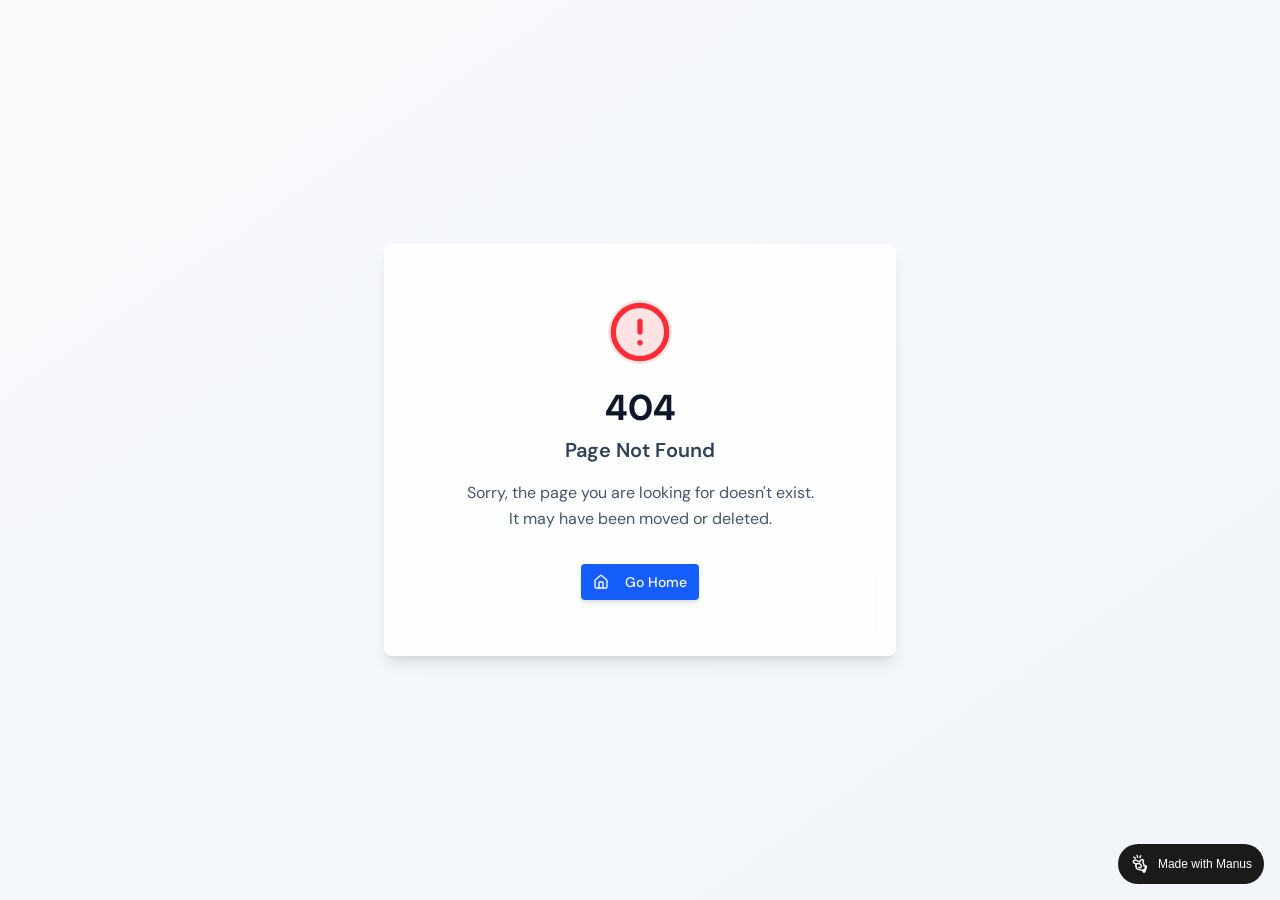
==== index.html @ 47fedb32 "office page code" ====
<!DOCTYPE html><html lang="en"><head>
    <meta charset="UTF-8">
    <meta name="viewport" content="width=device-width, initial-scale=1.0, maximum-scale=1">
    <title>Midtown Dental Studio — Plantation, FL · Opening January 2027</title>
    <meta name="description" content="Midtown Dental Studio is coming to 8440 W Broward Blvd, Plantation FL. A new kind of dental home — built for you, built for them, built for all of us. Opening January 2027.">
    <link rel="preconnect" href="https://fonts.googleapis.com">
    <link rel="preconnect" href="https://fonts.gstatic.com" crossorigin="">
    <link href="https://fonts.googleapis.com/css2?family=Cormorant+Garamond:ital,wght@0,300;0,400;0,500;0,600;1,300;1,400;1,500&family=DM+Sans:ital,opsz,wght@0,9..40,300;0,9..40,400;0,9..40,500;0,9..40,600;1,9..40,300;1,9..40,400&display=swap" rel="stylesheet">
    <script type="module" crossorigin="" src="js/index-D4mJS0T7.js"></script>
    <link rel="stylesheet" crossorigin="" href="css/index-BjWPVfvm.css">
  <meta property="og:type" content="website">
		<meta property="og:url" content="https://midtowndent-zwyzaouw.manus.space/">
		<meta property="og:title" content="Midtown Dental Studio — Plantation, FL · Opening January 2027">
		<meta property="og:description" content="Midtown Dental Studio is coming to 8440 W Broward Blvd, Plantation FL. A new kind of dental home — built for you, built for them, built for all of us. Opening January 2027.">
		<meta property="og:image" content="https://files.manuscdn.com/webdev_screenshots/2026/06/30/3LQ55Ehm8oqrmatTjpQtRk.png?x-oss-process=image/resize,w_1200/crop,h_630,x_0,y_0">
		<meta property="og:image:width" content="1200">
		<meta property="og:image:height" content="630">
		<meta name="twitter:card" content="summary_large_image">
		<meta name="twitter:title" content="Midtown Dental Studio — Plantation, FL · Opening January 2027">
		<meta name="twitter:description" content="Midtown Dental Studio is coming to 8440 W Broward Blvd, Plantation FL. A new kind of dental home — built for you, built for them, built for all of us. Opening January 2027.">
		<meta name="twitter:image" content="https://files.manuscdn.com/webdev_screenshots/2026/06/30/3LQ55Ehm8oqrmatTjpQtRk.png?x-oss-process=image/resize,w_1200/crop,h_630,x_0,y_0">
		<meta name="twitter:image:width" content="1200">
		<meta name="twitter:image:height" content="630"><link rel="canonical" href="https://midtowndent-zwyzaouw.manus.space/"></head>
  <body>
    <script id="manus-runtime">window.__MANUS_HOST_DEV__ = false;
(function(){"use strict";var Mr={exports:{}},Kn={};/**
 * @license React
 * react-jsx-runtime.production.js
 *
 * Copyright (c) Meta Platforms, Inc. and affiliates.
 *
 * This source code is licensed under the MIT license found in the
 * LICENSE file in the root directory of this source tree.
 */var $c;function um(){if($c)return Kn;$c=1;var r=Symbol.for("react.transitional.element"),i=Symbol.for("react.fragment");function c(s,d,m){var x=null;if(m!==void 0&&(x=""+m),d.key!==void 0&&(x=""+d.key),"key"in d){m={};for(var R in d)R!=="key"&&(m[R]=d[R])}else m=d;return d=m.ref,{$$typeof:r,type:s,key:x,ref:d!==void 0?d:null,props:m}}return Kn.Fragment=i,Kn.jsx=c,Kn.jsxs=c,Kn}var Fc;function dm(){return Fc||(Fc=1,Mr.exports=um()),Mr.exports}var h=dm(),Ar={exports:{}},Pn={},Rr={exports:{}},Nr={};/**
 * @license React
 * scheduler.production.js
 *
 * Copyright (c) Meta Platforms, Inc. and affiliates.
 *
 * This source code is licensed under the MIT license found in the
 * LICENSE file in the root directory of this source tree.
 */var Ic;function fm(){return Ic||(Ic=1,function(r){function i(A,q){var B=A.length;A.push(q);t:for(;0<B;){var bt=B-1>>>1,p=A[bt];if(0<d(p,q))A[bt]=q,A[B]=p,B=bt;else break t}}function c(A){return A.length===0?null:A[0]}function s(A){if(A.length===0)return null;var q=A[0],B=A.pop();if(B!==q){A[0]=B;t:for(var bt=0,p=A.length,O=p>>>1;bt<O;){var X=2*(bt+1)-1,G=A[X],Z=X+1,st=A[Z];if(0>d(G,B))Z<p&&0>d(st,G)?(A[bt]=st,A[Z]=B,bt=Z):(A[bt]=G,A[X]=B,bt=X);else if(Z<p&&0>d(st,B))A[bt]=st,A[Z]=B,bt=Z;else break t}}return q}function d(A,q){var B=A.sortIndex-q.sortIndex;return B!==0?B:A.id-q.id}if(r.unstable_now=void 0,typeof performance=="object"&&typeof performance.now=="function"){var m=performance;r.unstable_now=function(){return m.now()}}else{var x=Date,R=x.now();r.unstable_now=function(){return x.now()-R}}var C=[],v=[],D=1,j=null,J=3,at=!1,$=!1,nt=!1,ct=!1,ht=typeof setTimeout=="function"?setTimeout:null,St=typeof clearTimeout=="function"?clearTimeout:null,_=typeof setImmediate<"u"?setImmediate:null;function Y(A){for(var q=c(v);q!==null;){if(q.callback===null)s(v);else if(q.startTime<=A)s(v),q.sortIndex=q.expirationTime,i(C,q);else break;q=c(v)}}function H(A){if(nt=!1,Y(A),!$)if(c(C)!==null)$=!0,it||(it=!0,Bt());else{var q=c(v);q!==null&&Mt(H,q.startTime-A)}}var it=!1,rt=-1,V=5,xt=-1;function Be(){return ct?!0:!(r.unstable_now()-xt<V)}function te(){if(ct=!1,it){var A=r.unstable_now();xt=A;var q=!0;try{t:{$=!1,nt&&(nt=!1,St(rt),rt=-1),at=!0;var B=J;try{e:{for(Y(A),j=c(C);j!==null&&!(j.expirationTime>A&&Be());){var bt=j.callback;if(typeof bt=="function"){j.callback=null,J=j.priorityLevel;var p=bt(j.expirationTime<=A);if(A=r.unstable_now(),typeof p=="function"){j.callback=p,Y(A),q=!0;break e}j===c(C)&&s(C),Y(A)}else s(C);j=c(C)}if(j!==null)q=!0;else{var O=c(v);O!==null&&Mt(H,O.startTime-A),q=!1}}break t}finally{j=null,J=B,at=!1}q=void 0}}finally{q?Bt():it=!1}}}var Bt;if(typeof _=="function")Bt=function(){_(te)};else if(typeof MessageChannel<"u"){var me=new MessageChannel,Se=me.port2;me.port1.onmessage=te,Bt=function(){Se.postMessage(null)}}else Bt=function(){ht(te,0)};function Mt(A,q){rt=ht(function(){A(r.unstable_now())},q)}r.unstable_IdlePriority=5,r.unstable_ImmediatePriority=1,r.unstable_LowPriority=4,r.unstable_NormalPriority=3,r.unstable_Profiling=null,r.unstable_UserBlockingPriority=2,r.unstable_cancelCallback=function(A){A.callback=null},r.unstable_forceFrameRate=function(A){0>A||125<A?console.error("forceFrameRate takes a positive int between 0 and 125, forcing frame rates higher than 125 fps is not supported"):V=0<A?Math.floor(1e3/A):5},r.unstable_getCurrentPriorityLevel=function(){return J},r.unstable_next=function(A){switch(J){case 1:case 2:case 3:var q=3;break;default:q=J}var B=J;J=q;try{return A()}finally{J=B}},r.unstable_requestPaint=function(){ct=!0},r.unstable_runWithPriority=function(A,q){switch(A){case 1:case 2:case 3:case 4:case 5:break;default:A=3}var B=J;J=A;try{return q()}finally{J=B}},r.unstable_scheduleCallback=function(A,q,B){var bt=r.unstable_now();switch(typeof B=="object"&&B!==null?(B=B.delay,B=typeof B=="number"&&0<B?bt+B:bt):B=bt,A){case 1:var p=-1;break;case 2:p=250;break;case 5:p=1073741823;break;case 4:p=1e4;break;default:p=5e3}return p=B+p,A={id:D++,callback:q,priorityLevel:A,startTime:B,expirationTime:p,sortIndex:-1},B>bt?(A.sortIndex=B,i(v,A),c(C)===null&&A===c(v)&&(nt?(St(rt),rt=-1):nt=!0,Mt(H,B-bt))):(A.sortIndex=p,i(C,A),$||at||($=!0,it||(it=!0,Bt()))),A},r.unstable_shouldYield=Be,r.unstable_wrapCallback=function(A){var q=J;return function(){var B=J;J=q;try{return A.apply(this,arguments)}finally{J=B}}}}(Nr)),Nr}var tu;function hm(){return tu||(tu=1,Rr.exports=fm()),Rr.exports}var zr={exports:{}},ut={};/**
 * @license React
 * react.production.js
 *
 * Copyright (c) Meta Platforms, Inc. and affiliates.
 *
 * This source code is licensed under the MIT license found in the
 * LICENSE file in the root directory of this source tree.
 */var eu;function mm(){if(eu)return ut;eu=1;var r=Symbol.for("react.transitional.element"),i=Symbol.for("react.portal"),c=Symbol.for("react.fragment"),s=Symbol.for("react.strict_mode"),d=Symbol.for("react.profiler"),m=Symbol.for("react.consumer"),x=Symbol.for("react.context"),R=Symbol.for("react.forward_ref"),C=Symbol.for("react.suspense"),v=Symbol.for("react.memo"),D=Symbol.for("react.lazy"),j=Symbol.iterator;function J(p){return p===null||typeof p!="object"?null:(p=j&&p[j]||p["@@iterator"],typeof p=="function"?p:null)}var at={isMounted:function(){return!1},enqueueForceUpdate:function(){},enqueueReplaceState:function(){},enqueueSetState:function(){}},$=Object.assign,nt={};function ct(p,O,X){this.props=p,this.context=O,this.refs=nt,this.updater=X||at}ct.prototype.isReactComponent={},ct.prototype.setState=function(p,O){if(typeof p!="object"&&typeof p!="function"&&p!=null)throw Error("takes an object of state variables to update or a function which returns an object of state variables.");this.updater.enqueueSetState(this,p,O,"setState")},ct.prototype.forceUpdate=function(p){this.updater.enqueueForceUpdate(this,p,"forceUpdate")};function ht(){}ht.prototype=ct.prototype;function St(p,O,X){this.props=p,this.context=O,this.refs=nt,this.updater=X||at}var _=St.prototype=new ht;_.constructor=St,$(_,ct.prototype),_.isPureReactComponent=!0;var Y=Array.isArray,H={H:null,A:null,T:null,S:null,V:null},it=Object.prototype.hasOwnProperty;function rt(p,O,X,G,Z,st){return X=st.ref,{$$typeof:r,type:p,key:O,ref:X!==void 0?X:null,props:st}}function V(p,O){return rt(p.type,O,void 0,void 0,void 0,p.props)}function xt(p){return typeof p=="object"&&p!==null&&p.$$typeof===r}function Be(p){var O={"=":"=0",":":"=2"};return"$"+p.replace(/[=:]/g,function(X){return O[X]})}var te=/\/+/g;function Bt(p,O){return typeof p=="object"&&p!==null&&p.key!=null?Be(""+p.key):O.toString(36)}function me(){}function Se(p){switch(p.status){case"fulfilled":return p.value;case"rejected":throw p.reason;default:switch(typeof p.status=="string"?p.then(me,me):(p.status="pending",p.then(function(O){p.status==="pending"&&(p.status="fulfilled",p.value=O)},function(O){p.status==="pending"&&(p.status="rejected",p.reason=O)})),p.status){case"fulfilled":return p.value;case"rejected":throw p.reason}}throw p}function Mt(p,O,X,G,Z){var st=typeof p;(st==="undefined"||st==="boolean")&&(p=null);var I=!1;if(p===null)I=!0;else switch(st){case"bigint":case"string":case"number":I=!0;break;case"object":switch(p.$$typeof){case r:case i:I=!0;break;case D:return I=p._init,Mt(I(p._payload),O,X,G,Z)}}if(I)return Z=Z(p),I=G===""?"."+Bt(p,0):G,Y(Z)?(X="",I!=null&&(X=I.replace(te,"$&/")+"/"),Mt(Z,O,X,"",function(Jt){return Jt})):Z!=null&&(xt(Z)&&(Z=V(Z,X+(Z.key==null||p&&p.key===Z.key?"":(""+Z.key).replace(te,"$&/")+"/")+I)),O.push(Z)),1;I=0;var gt=G===""?".":G+":";if(Y(p))for(var Tt=0;Tt<p.length;Tt++)G=p[Tt],st=gt+Bt(G,Tt),I+=Mt(G,O,X,st,Z);else if(Tt=J(p),typeof Tt=="function")for(p=Tt.call(p),Tt=0;!(G=p.next()).done;)G=G.value,st=gt+Bt(G,Tt++),I+=Mt(G,O,X,st,Z);else if(st==="object"){if(typeof p.then=="function")return Mt(Se(p),O,X,G,Z);throw O=String(p),Error("Objects are not valid as a React child (found: "+(O==="[object Object]"?"object with keys {"+Object.keys(p).join(", ")+"}":O)+"). If you meant to render a collection of children, use an array instead.")}return I}function A(p,O,X){if(p==null)return p;var G=[],Z=0;return Mt(p,G,"","",function(st){return O.call(X,st,Z++)}),G}function q(p){if(p._status===-1){var O=p._result;O=O(),O.then(function(X){(p._status===0||p._status===-1)&&(p._status=1,p._result=X)},function(X){(p._status===0||p._status===-1)&&(p._status=2,p._result=X)}),p._status===-1&&(p._status=0,p._result=O)}if(p._status===1)return p._result.default;throw p._result}var B=typeof reportError=="function"?reportError:function(p){if(typeof window=="object"&&typeof window.ErrorEvent=="function"){var O=new window.ErrorEvent("error",{bubbles:!0,cancelable:!0,message:typeof p=="object"&&p!==null&&typeof p.message=="string"?String(p.message):String(p),error:p});if(!window.dispatchEvent(O))return}else if(typeof process=="object"&&typeof process.emit=="function"){process.emit("uncaughtException",p);return}console.error(p)};function bt(){}return ut.Children={map:A,forEach:function(p,O,X){A(p,function(){O.apply(this,arguments)},X)},count:function(p){var O=0;return A(p,function(){O++}),O},toArray:function(p){return A(p,function(O){return O})||[]},only:function(p){if(!xt(p))throw Error("React.Children.only expected to receive a single React element child.");return p}},ut.Component=ct,ut.Fragment=c,ut.Profiler=d,ut.PureComponent=St,ut.StrictMode=s,ut.Suspense=C,ut.__CLIENT_INTERNALS_DO_NOT_USE_OR_WARN_USERS_THEY_CANNOT_UPGRADE=H,ut.__COMPILER_RUNTIME={__proto__:null,c:function(p){return H.H.useMemoCache(p)}},ut.cache=function(p){return function(){return p.apply(null,arguments)}},ut.cloneElement=function(p,O,X){if(p==null)throw Error("The argument must be a React element, but you passed "+p+".");var G=$({},p.props),Z=p.key,st=void 0;if(O!=null)for(I in O.ref!==void 0&&(st=void 0),O.key!==void 0&&(Z=""+O.key),O)!it.call(O,I)||I==="key"||I==="__self"||I==="__source"||I==="ref"&&O.ref===void 0||(G[I]=O[I]);var I=arguments.length-2;if(I===1)G.children=X;else if(1<I){for(var gt=Array(I),Tt=0;Tt<I;Tt++)gt[Tt]=arguments[Tt+2];G.children=gt}return rt(p.type,Z,void 0,void 0,st,G)},ut.createContext=function(p){return p={$$typeof:x,_currentValue:p,_currentValue2:p,_threadCount:0,Provider:null,Consumer:null},p.Provider=p,p.Consumer={$$typeof:m,_context:p},p},ut.createElement=function(p,O,X){var G,Z={},st=null;if(O!=null)for(G in O.key!==void 0&&(st=""+O.key),O)it.call(O,G)&&G!=="key"&&G!=="__self"&&G!=="__source"&&(Z[G]=O[G]);var I=arguments.length-2;if(I===1)Z.children=X;else if(1<I){for(var gt=Array(I),Tt=0;Tt<I;Tt++)gt[Tt]=arguments[Tt+2];Z.children=gt}if(p&&p.defaultProps)for(G in I=p.defaultProps,I)Z[G]===void 0&&(Z[G]=I[G]);return rt(p,st,void 0,void 0,null,Z)},ut.createRef=function(){return{current:null}},ut.forwardRef=function(p){return{$$typeof:R,render:p}},ut.isValidElement=xt,ut.lazy=function(p){return{$$typeof:D,_payload:{_status:-1,_result:p},_init:q}},ut.memo=function(p,O){return{$$typeof:v,type:p,compare:O===void 0?null:O}},ut.startTransition=function(p){var O=H.T,X={};H.T=X;try{var G=p(),Z=H.S;Z!==null&&Z(X,G),typeof G=="object"&&G!==null&&typeof G.then=="function"&&G.then(bt,B)}catch(st){B(st)}finally{H.T=O}},ut.unstable_useCacheRefresh=function(){return H.H.useCacheRefresh()},ut.use=function(p){return H.H.use(p)},ut.useActionState=function(p,O,X){return H.H.useActionState(p,O,X)},ut.useCallback=function(p,O){return H.H.useCallback(p,O)},ut.useContext=function(p){return H.H.useContext(p)},ut.useDebugValue=function(){},ut.useDeferredValue=function(p,O){return H.H.useDeferredValue(p,O)},ut.useEffect=function(p,O,X){var G=H.H;if(typeof X=="function")throw Error("useEffect CRUD overload is not enabled in this build of React.");return G.useEffect(p,O)},ut.useId=function(){return H.H.useId()},ut.useImperativeHandle=function(p,O,X){return H.H.useImperativeHandle(p,O,X)},ut.useInsertionEffect=function(p,O){return H.H.useInsertionEffect(p,O)},ut.useLayoutEffect=function(p,O){return H.H.useLayoutEffect(p,O)},ut.useMemo=function(p,O){return H.H.useMemo(p,O)},ut.useOptimistic=function(p,O){return H.H.useOptimistic(p,O)},ut.useReducer=function(p,O,X){return H.H.useReducer(p,O,X)},ut.useRef=function(p){return H.H.useRef(p)},ut.useState=function(p){return H.H.useState(p)},ut.useSyncExternalStore=function(p,O,X){return H.H.useSyncExternalStore(p,O,X)},ut.useTransition=function(){return H.H.useTransition()},ut.version="19.1.1",ut}var lu;function _r(){return lu||(lu=1,zr.exports=mm()),zr.exports}var kr={exports:{}},he={};/**
 * @license React
 * react-dom.production.js
 *
 * Copyright (c) Meta Platforms, Inc. and affiliates.
 *
 * This source code is licensed under the MIT license found in the
 * LICENSE file in the root directory of this source tree.
 */var au;function gm(){if(au)return he;au=1;var r=_r();function i(C){var v="https://react.dev/errors/"+C;if(1<arguments.length){v+="?args[]="+encodeURIComponent(arguments[1]);for(var D=2;D<arguments.length;D++)v+="&args[]="+encodeURIComponent(arguments[D])}return"Minified React error #"+C+"; visit "+v+" for the full message or use the non-minified dev environment for full errors and additional helpful warnings."}function c(){}var s={d:{f:c,r:function(){throw Error(i(522))},D:c,C:c,L:c,m:c,X:c,S:c,M:c},p:0,findDOMNode:null},d=Symbol.for("react.portal");function m(C,v,D){var j=3<arguments.length&&arguments[3]!==void 0?arguments[3]:null;return{$$typeof:d,key:j==null?null:""+j,children:C,containerInfo:v,implementation:D}}var x=r.__CLIENT_INTERNALS_DO_NOT_USE_OR_WARN_USERS_THEY_CANNOT_UPGRADE;function R(C,v){if(C==="font")return"";if(typeof v=="string")return v==="use-credentials"?v:""}return he.__DOM_INTERNALS_DO_NOT_USE_OR_WARN_USERS_THEY_CANNOT_UPGRADE=s,he.createPortal=function(C,v){var D=2<arguments.length&&arguments[2]!==void 0?arguments[2]:null;if(!v||v.nodeType!==1&&v.nodeType!==9&&v.nodeType!==11)throw Error(i(299));return m(C,v,null,D)},he.flushSync=function(C){var v=x.T,D=s.p;try{if(x.T=null,s.p=2,C)return C()}finally{x.T=v,s.p=D,s.d.f()}},he.preconnect=function(C,v){typeof C=="string"&&(v?(v=v.crossOrigin,v=typeof v=="string"?v==="use-credentials"?v:"":void 0):v=null,s.d.C(C,v))},he.prefetchDNS=function(C){typeof C=="string"&&s.d.D(C)},he.preinit=function(C,v){if(typeof C=="string"&&v&&typeof v.as=="string"){var D=v.as,j=R(D,v.crossOrigin),J=typeof v.integrity=="string"?v.integrity:void 0,at=typeof v.fetchPriority=="string"?v.fetchPriority:void 0;D==="style"?s.d.S(C,typeof v.precedence=="string"?v.precedence:void 0,{crossOrigin:j,integrity:J,fetchPriority:at}):D==="script"&&s.d.X(C,{crossOrigin:j,integrity:J,fetchPriority:at,nonce:typeof v.nonce=="string"?v.nonce:void 0})}},he.preinitModule=function(C,v){if(typeof C=="string")if(typeof v=="object"&&v!==null){if(v.as==null||v.as==="script"){var D=R(v.as,v.crossOrigin);s.d.M(C,{crossOrigin:D,integrity:typeof v.integrity=="string"?v.integrity:void 0,nonce:typeof v.nonce=="string"?v.nonce:void 0})}}else v==null&&s.d.M(C)},he.preload=function(C,v){if(typeof C=="string"&&typeof v=="object"&&v!==null&&typeof v.as=="string"){var D=v.as,j=R(D,v.crossOrigin);s.d.L(C,D,{crossOrigin:j,integrity:typeof v.integrity=="string"?v.integrity:void 0,nonce:typeof v.nonce=="string"?v.nonce:void 0,type:typeof v.type=="string"?v.type:void 0,fetchPriority:typeof v.fetchPriority=="string"?v.fetchPriority:void 0,referrerPolicy:typeof v.referrerPolicy=="string"?v.referrerPolicy:void 0,imageSrcSet:typeof v.imageSrcSet=="string"?v.imageSrcSet:void 0,imageSizes:typeof v.imageSizes=="string"?v.imageSizes:void 0,media:typeof v.media=="string"?v.media:void 0})}},he.preloadModule=function(C,v){if(typeof C=="string")if(v){var D=R(v.as,v.crossOrigin);s.d.m(C,{as:typeof v.as=="string"&&v.as!=="script"?v.as:void 0,crossOrigin:D,integrity:typeof v.integrity=="string"?v.integrity:void 0})}else s.d.m(C)},he.requestFormReset=function(C){s.d.r(C)},he.unstable_batchedUpdates=function(C,v){return C(v)},he.useFormState=function(C,v,D){return x.H.useFormState(C,v,D)},he.useFormStatus=function(){return x.H.useHostTransitionStatus()},he.version="19.1.1",he}var nu;function pm(){if(nu)return kr.exports;nu=1;function r(){if(!(typeof __REACT_DEVTOOLS_GLOBAL_HOOK__>"u"||typeof __REACT_DEVTOOLS_GLOBAL_HOOK__.checkDCE!="function"))try{__REACT_DEVTOOLS_GLOBAL_HOOK__.checkDCE(r)}catch(i){console.error(i)}}return r(),kr.exports=gm(),kr.exports}/**
 * @license React
 * react-dom-client.production.js
 *
 * Copyright (c) Meta Platforms, Inc. and affiliates.
 *
 * This source code is licensed under the MIT license found in the
 * LICENSE file in the root directory of this source tree.
 */var ou;function ym(){if(ou)return Pn;ou=1;var r=hm(),i=_r(),c=pm();function s(t){var e="https://react.dev/errors/"+t;if(1<arguments.length){e+="?args[]="+encodeURIComponent(arguments[1]);for(var l=2;l<arguments.length;l++)e+="&args[]="+encodeURIComponent(arguments[l])}return"Minified React error #"+t+"; visit "+e+" for the full message or use the non-minified dev environment for full errors and additional helpful warnings."}function d(t){return!(!t||t.nodeType!==1&&t.nodeType!==9&&t.nodeType!==11)}function m(t){var e=t,l=t;if(t.alternate)for(;e.return;)e=e.return;else{t=e;do e=t,(e.flags&4098)!==0&&(l=e.return),t=e.return;while(t)}return e.tag===3?l:null}function x(t){if(t.tag===13){var e=t.memoizedState;if(e===null&&(t=t.alternate,t!==null&&(e=t.memoizedState)),e!==null)return e.dehydrated}return null}function R(t){if(m(t)!==t)throw Error(s(188))}function C(t){var e=t.alternate;if(!e){if(e=m(t),e===null)throw Error(s(188));return e!==t?null:t}for(var l=t,a=e;;){var n=l.return;if(n===null)break;var o=n.alternate;if(o===null){if(a=n.return,a!==null){l=a;continue}break}if(n.child===o.child){for(o=n.child;o;){if(o===l)return R(n),t;if(o===a)return R(n),e;o=o.sibling}throw Error(s(188))}if(l.return!==a.return)l=n,a=o;else{for(var u=!1,f=n.child;f;){if(f===l){u=!0,l=n,a=o;break}if(f===a){u=!0,a=n,l=o;break}f=f.sibling}if(!u){for(f=o.child;f;){if(f===l){u=!0,l=o,a=n;break}if(f===a){u=!0,a=o,l=n;break}f=f.sibling}if(!u)throw Error(s(189))}}if(l.alternate!==a)throw Error(s(190))}if(l.tag!==3)throw Error(s(188));return l.stateNode.current===l?t:e}function v(t){var e=t.tag;if(e===5||e===26||e===27||e===6)return t;for(t=t.child;t!==null;){if(e=v(t),e!==null)return e;t=t.sibling}return null}var D=Object.assign,j=Symbol.for("react.element"),J=Symbol.for("react.transitional.element"),at=Symbol.for("react.portal"),$=Symbol.for("react.fragment"),nt=Symbol.for("react.strict_mode"),ct=Symbol.for("react.profiler"),ht=Symbol.for("react.provider"),St=Symbol.for("react.consumer"),_=Symbol.for("react.context"),Y=Symbol.for("react.forward_ref"),H=Symbol.for("react.suspense"),it=Symbol.for("react.suspense_list"),rt=Symbol.for("react.memo"),V=Symbol.for("react.lazy"),xt=Symbol.for("react.activity"),Be=Symbol.for("react.memo_cache_sentinel"),te=Symbol.iterator;function Bt(t){return t===null||typeof t!="object"?null:(t=te&&t[te]||t["@@iterator"],typeof t=="function"?t:null)}var me=Symbol.for("react.client.reference");function Se(t){if(t==null)return null;if(typeof t=="function")return t.$$typeof===me?null:t.displayName||t.name||null;if(typeof t=="string")return t;switch(t){case $:return"Fragment";case ct:return"Profiler";case nt:return"StrictMode";case H:return"Suspense";case it:return"SuspenseList";case xt:return"Activity"}if(typeof t=="object")switch(t.$$typeof){case at:return"Portal";case _:return(t.displayName||"Context")+".Provider";case St:return(t._context.displayName||"Context")+".Consumer";case Y:var e=t.render;return t=t.displayName,t||(t=e.displayName||e.name||"",t=t!==""?"ForwardRef("+t+")":"ForwardRef"),t;case rt:return e=t.displayName||null,e!==null?e:Se(t.type)||"Memo";case V:e=t._payload,t=t._init;try{return Se(t(e))}catch{}}return null}var Mt=Array.isArray,A=i.__CLIENT_INTERNALS_DO_NOT_USE_OR_WARN_USERS_THEY_CANNOT_UPGRADE,q=c.__DOM_INTERNALS_DO_NOT_USE_OR_WARN_USERS_THEY_CANNOT_UPGRADE,B={pending:!1,data:null,method:null,action:null},bt=[],p=-1;function O(t){return{current:t}}function X(t){0>p||(t.current=bt[p],bt[p]=null,p--)}function G(t,e){p++,bt[p]=t.current,t.current=e}var Z=O(null),st=O(null),I=O(null),gt=O(null);function Tt(t,e){switch(G(I,e),G(st,t),G(Z,null),e.nodeType){case 9:case 11:t=(t=e.documentElement)&&(t=t.namespaceURI)?Hh(t):0;break;default:if(t=e.tagName,e=e.namespaceURI)e=Hh(e),t=Uh(e,t);else switch(t){case"svg":t=1;break;case"math":t=2;break;default:t=0}}X(Z),G(Z,t)}function Jt(){X(Z),X(st),X(I)}function Ke(t){t.memoizedState!==null&&G(gt,t);var e=Z.current,l=Uh(e,t.type);e!==l&&(G(st,t),G(Z,l))}function Ce(t){st.current===t&&(X(Z),X(st)),gt.current===t&&(X(gt),Wo._currentValue=B)}var Pe=Object.prototype.hasOwnProperty,yl=r.unstable_scheduleCallback,sn=r.unstable_cancelCallback,Ca=r.unstable_shouldYield,ri=r.unstable_requestPaint,ge=r.unstable_now,si=r.unstable_getCurrentPriorityLevel,Ul=r.unstable_ImmediatePriority,Fn=r.unstable_UserBlockingPriority,nl=r.unstable_NormalPriority,ci=r.unstable_LowPriority,Gl=r.unstable_IdlePriority,ui=r.log,Ea=r.unstable_setDisableYieldValue,ql=null,Wt=null;function Je(t){if(typeof ui=="function"&&Ea(t),Wt&&typeof Wt.setStrictMode=="function")try{Wt.setStrictMode(ql,t)}catch{}}var $t=Math.clz32?Math.clz32:fi,di=Math.log,Ta=Math.LN2;function fi(t){return t>>>=0,t===0?32:31-(di(t)/Ta|0)|0}var L=256,cn=4194304;function vl(t){var e=t&42;if(e!==0)return e;switch(t&-t){case 1:return 1;case 2:return 2;case 4:return 4;case 8:return 8;case 16:return 16;case 32:return 32;case 64:return 64;case 128:return 128;case 256:case 512:case 1024:case 2048:case 4096:case 8192:case 16384:case 32768:case 65536:case 131072:case 262144:case 524288:case 1048576:case 2097152:return t&4194048;case 4194304:case 8388608:case 16777216:case 33554432:return t&62914560;case 67108864:return 67108864;case 134217728:return 134217728;case 268435456:return 268435456;case 536870912:return 536870912;case 1073741824:return 0;default:return t}}function un(t,e,l){var a=t.pendingLanes;if(a===0)return 0;var n=0,o=t.suspendedLanes,u=t.pingedLanes;t=t.warmLanes;var f=a&134217727;return f!==0?(a=f&~o,a!==0?n=vl(a):(u&=f,u!==0?n=vl(u):l||(l=f&~t,l!==0&&(n=vl(l))))):(f=a&~o,f!==0?n=vl(f):u!==0?n=vl(u):l||(l=a&~t,l!==0&&(n=vl(l)))),n===0?0:e!==0&&e!==n&&(e&o)===0&&(o=n&-n,l=e&-e,o>=l||o===32&&(l&4194048)!==0)?e:n}function Dt(t,e){return(t.pendingLanes&~(t.suspendedLanes&~t.pingedLanes)&e)===0}function In(t,e){switch(t){case 1:case 2:case 4:case 8:case 64:return e+250;case 16:case 32:case 128:case 256:case 512:case 1024:case 2048:case 4096:case 8192:case 16384:case 32768:case 65536:case 131072:case 262144:case 524288:case 1048576:case 2097152:return e+5e3;case 4194304:case 8388608:case 16777216:case 33554432:return-1;case 67108864:case 134217728:case 268435456:case 536870912:case 1073741824:return-1;default:return-1}}function to(){var t=L;return L<<=1,(L&4194048)===0&&(L=256),t}function hi(){var t=cn;return cn<<=1,(cn&62914560)===0&&(cn=4194304),t}function eo(t){for(var e=[],l=0;31>l;l++)e.push(t);return e}function Da(t,e){t.pendingLanes|=e,e!==268435456&&(t.suspendedLanes=0,t.pingedLanes=0,t.warmLanes=0)}function Ir(t,e,l,a,n,o){var u=t.pendingLanes;t.pendingLanes=l,t.suspendedLanes=0,t.pingedLanes=0,t.warmLanes=0,t.expiredLanes&=l,t.entangledLanes&=l,t.errorRecoveryDisabledLanes&=l,t.shellSuspendCounter=0;var f=t.entanglements,g=t.expirationTimes,S=t.hiddenUpdates;for(l=u&~l;0<l;){var N=31-$t(l),k=1<<N;f[N]=0,g[N]=-1;var E=S[N];if(E!==null)for(S[N]=null,N=0;N<E.length;N++){var T=E[N];T!==null&&(T.lane&=-536870913)}l&=~k}a!==0&&mi(t,a,0),o!==0&&n===0&&t.tag!==0&&(t.suspendedLanes|=o&~(u&~e))}function mi(t,e,l){t.pendingLanes|=e,t.suspendedLanes&=~e;var a=31-$t(e);t.entangledLanes|=e,t.entanglements[a]=t.entanglements[a]|1073741824|l&4194090}function gi(t,e){var l=t.entangledLanes|=e;for(t=t.entanglements;l;){var a=31-$t(l),n=1<<a;n&e|t[a]&e&&(t[a]|=e),l&=~n}}function lo(t){switch(t){case 2:t=1;break;case 8:t=4;break;case 32:t=16;break;case 256:case 512:case 1024:case 2048:case 4096:case 8192:case 16384:case 32768:case 65536:case 131072:case 262144:case 524288:case 1048576:case 2097152:case 4194304:case 8388608:case 16777216:case 33554432:t=128;break;case 268435456:t=134217728;break;default:t=0}return t}function ao(t){return t&=-t,2<t?8<t?(t&134217727)!==0?32:268435456:8:2}function pi(){var t=q.p;return t!==0?t:(t=window.event,t===void 0?32:nm(t.type))}function ts(t,e){var l=q.p;try{return q.p=t,e()}finally{q.p=l}}var ol=Math.random().toString(36).slice(2),ee="__reactFiber$"+ol,pe="__reactProps$"+ol,Yl="__reactContainer$"+ol,no="__reactEvents$"+ol,es="__reactListeners$"+ol,ls="__reactHandles$"+ol,yi="__reactResources$"+ol,Ma="__reactMarker$"+ol;function oo(t){delete t[ee],delete t[pe],delete t[no],delete t[es],delete t[ls]}function Vl(t){var e=t[ee];if(e)return e;for(var l=t.parentNode;l;){if(e=l[Yl]||l[ee]){if(l=e.alternate,e.child!==null||l!==null&&l.child!==null)for(t=Vh(t);t!==null;){if(l=t[ee])return l;t=Vh(t)}return e}t=l,l=t.parentNode}return null}function Xl(t){if(t=t[ee]||t[Yl]){var e=t.tag;if(e===5||e===6||e===13||e===26||e===27||e===3)return t}return null}function Aa(t){var e=t.tag;if(e===5||e===26||e===27||e===6)return t.stateNode;throw Error(s(33))}function Zl(t){var e=t[yi];return e||(e=t[yi]={hoistableStyles:new Map,hoistableScripts:new Map}),e}function Vt(t){t[Ma]=!0}var vi=new Set,bi={};function bl(t,e){We(t,e),We(t+"Capture",e)}function We(t,e){for(bi[t]=e,t=0;t<e.length;t++)vi.add(e[t])}var as=RegExp("^[:A-Z_a-z\\u00C0-\\u00D6\\u00D8-\\u00F6\\u00F8-\\u02FF\\u0370-\\u037D\\u037F-\\u1FFF\\u200C-\\u200D\\u2070-\\u218F\\u2C00-\\u2FEF\\u3001-\\uD7FF\\uF900-\\uFDCF\\uFDF0-\\uFFFD][:A-Z_a-z\\u00C0-\\u00D6\\u00D8-\\u00F6\\u00F8-\\u02FF\\u0370-\\u037D\\u037F-\\u1FFF\\u200C-\\u200D\\u2070-\\u218F\\u2C00-\\u2FEF\\u3001-\\uD7FF\\uF900-\\uFDCF\\uFDF0-\\uFFFD\\-.0-9\\u00B7\\u0300-\\u036F\\u203F-\\u2040]*$"),xi={},wi={};function Ra(t){return Pe.call(wi,t)?!0:Pe.call(xi,t)?!1:as.test(t)?wi[t]=!0:(xi[t]=!0,!1)}function M(t,e,l){if(Ra(e))if(l===null)t.removeAttribute(e);else{switch(typeof l){case"undefined":case"function":case"symbol":t.removeAttribute(e);return;case"boolean":var a=e.toLowerCase().slice(0,5);if(a!=="data-"&&a!=="aria-"){t.removeAttribute(e);return}}t.setAttribute(e,""+l)}}function tt(t,e,l){if(l===null)t.removeAttribute(e);else{switch(typeof l){case"undefined":case"function":case"symbol":case"boolean":t.removeAttribute(e);return}t.setAttribute(e,""+l)}}function Ot(t,e,l,a){if(a===null)t.removeAttribute(l);else{switch(typeof a){case"undefined":case"function":case"symbol":case"boolean":t.removeAttribute(l);return}t.setAttributeNS(e,l,""+a)}}var le,Ee;function ae(t){if(le===void 0)try{throw Error()}catch(l){var e=l.stack.trim().match(/\n( *(at )?)/);le=e&&e[1]||"",Ee=-1<l.stack.indexOf(`
    at`)?" (<anonymous>)":-1<l.stack.indexOf("@")?"@unknown:0:0":""}return`
`+le+t+Ee}var Le=!1;function He(t,e){if(!t||Le)return"";Le=!0;var l=Error.prepareStackTrace;Error.prepareStackTrace=void 0;try{var a={DetermineComponentFrameRoot:function(){try{if(e){var k=function(){throw Error()};if(Object.defineProperty(k.prototype,"props",{set:function(){throw Error()}}),typeof Reflect=="object"&&Reflect.construct){try{Reflect.construct(k,[])}catch(T){var E=T}Reflect.construct(t,[],k)}else{try{k.call()}catch(T){E=T}t.call(k.prototype)}}else{try{throw Error()}catch(T){E=T}(k=t())&&typeof k.catch=="function"&&k.catch(function(){})}}catch(T){if(T&&E&&typeof T.stack=="string")return[T.stack,E.stack]}return[null,null]}};a.DetermineComponentFrameRoot.displayName="DetermineComponentFrameRoot";var n=Object.getOwnPropertyDescriptor(a.DetermineComponentFrameRoot,"name");n&&n.configurable&&Object.defineProperty(a.DetermineComponentFrameRoot,"name",{value:"DetermineComponentFrameRoot"});var o=a.DetermineComponentFrameRoot(),u=o[0],f=o[1];if(u&&f){var g=u.split(`
`),S=f.split(`
`);for(n=a=0;a<g.length&&!g[a].includes("DetermineComponentFrameRoot");)a++;for(;n<S.length&&!S[n].includes("DetermineComponentFrameRoot");)n++;if(a===g.length||n===S.length)for(a=g.length-1,n=S.length-1;1<=a&&0<=n&&g[a]!==S[n];)n--;for(;1<=a&&0<=n;a--,n--)if(g[a]!==S[n]){if(a!==1||n!==1)do if(a--,n--,0>n||g[a]!==S[n]){var N=`
`+g[a].replace(" at new "," at ");return t.displayName&&N.includes("<anonymous>")&&(N=N.replace("<anonymous>",t.displayName)),N}while(1<=a&&0<=n);break}}}finally{Le=!1,Error.prepareStackTrace=l}return(l=t?t.displayName||t.name:"")?ae(l):""}function Ql(t){switch(t.tag){case 26:case 27:case 5:return ae(t.type);case 16:return ae("Lazy");case 13:return ae("Suspense");case 19:return ae("SuspenseList");case 0:case 15:return He(t.type,!1);case 11:return He(t.type.render,!1);case 1:return He(t.type,!0);case 31:return ae("Activity");default:return""}}function xl(t){try{var e="";do e+=Ql(t),t=t.return;while(t);return e}catch(l){return`
Error generating stack: `+l.message+`
`+l.stack}}function Xt(t){switch(typeof t){case"bigint":case"boolean":case"number":case"string":case"undefined":return t;case"object":return t;default:return""}}function il(t){var e=t.type;return(t=t.nodeName)&&t.toLowerCase()==="input"&&(e==="checkbox"||e==="radio")}function ve(t){var e=il(t)?"checked":"value",l=Object.getOwnPropertyDescriptor(t.constructor.prototype,e),a=""+t[e];if(!t.hasOwnProperty(e)&&typeof l<"u"&&typeof l.get=="function"&&typeof l.set=="function"){var n=l.get,o=l.set;return Object.defineProperty(t,e,{configurable:!0,get:function(){return n.call(this)},set:function(u){a=""+u,o.call(this,u)}}),Object.defineProperty(t,e,{enumerable:l.enumerable}),{getValue:function(){return a},setValue:function(u){a=""+u},stopTracking:function(){t._valueTracker=null,delete t[e]}}}}function re(t){t._valueTracker||(t._valueTracker=ve(t))}function rl(t){if(!t)return!1;var e=t._valueTracker;if(!e)return!0;var l=e.getValue(),a="";return t&&(a=il(t)?t.checked?"true":"false":t.value),t=a,t!==l?(e.setValue(t),!0):!1}function wl(t){if(t=t||(typeof document<"u"?document:void 0),typeof t>"u")return null;try{return t.activeElement||t.body}catch{return t.body}}var dn=/[\n"\\]/g;function se(t){return t.replace(dn,function(e){return"\\"+e.charCodeAt(0).toString(16)+" "})}function Kl(t,e,l,a,n,o,u,f){t.name="",u!=null&&typeof u!="function"&&typeof u!="symbol"&&typeof u!="boolean"?t.type=u:t.removeAttribute("type"),e!=null?u==="number"?(e===0&&t.value===""||t.value!=e)&&(t.value=""+Xt(e)):t.value!==""+Xt(e)&&(t.value=""+Xt(e)):u!=="submit"&&u!=="reset"||t.removeAttribute("value"),e!=null?Pl(t,u,Xt(e)):l!=null?Pl(t,u,Xt(l)):a!=null&&t.removeAttribute("value"),n==null&&o!=null&&(t.defaultChecked=!!o),n!=null&&(t.checked=n&&typeof n!="function"&&typeof n!="symbol"),f!=null&&typeof f!="function"&&typeof f!="symbol"&&typeof f!="boolean"?t.name=""+Xt(f):t.removeAttribute("name")}function Na(t,e,l,a,n,o,u,f){if(o!=null&&typeof o!="function"&&typeof o!="symbol"&&typeof o!="boolean"&&(t.type=o),e!=null||l!=null){if(!(o!=="submit"&&o!=="reset"||e!=null))return;l=l!=null?""+Xt(l):"",e=e!=null?""+Xt(e):l,f||e===t.value||(t.value=e),t.defaultValue=e}a=a??n,a=typeof a!="function"&&typeof a!="symbol"&&!!a,t.checked=f?t.checked:!!a,t.defaultChecked=!!a,u!=null&&typeof u!="function"&&typeof u!="symbol"&&typeof u!="boolean"&&(t.name=u)}function Pl(t,e,l){e==="number"&&wl(t.ownerDocument)===t||t.defaultValue===""+l||(t.defaultValue=""+l)}function $e(t,e,l,a){if(t=t.options,e){e={};for(var n=0;n<l.length;n++)e["$"+l[n]]=!0;for(l=0;l<t.length;l++)n=e.hasOwnProperty("$"+t[l].value),t[l].selected!==n&&(t[l].selected=n),n&&a&&(t[l].defaultSelected=!0)}else{for(l=""+Xt(l),e=null,n=0;n<t.length;n++){if(t[n].value===l){t[n].selected=!0,a&&(t[n].defaultSelected=!0);return}e!==null||t[n].disabled||(e=t[n])}e!==null&&(e.selected=!0)}}function za(t,e,l){if(e!=null&&(e=""+Xt(e),e!==t.value&&(t.value=e),l==null)){t.defaultValue!==e&&(t.defaultValue=e);return}t.defaultValue=l!=null?""+Xt(l):""}function _a(t,e,l,a){if(e==null){if(a!=null){if(l!=null)throw Error(s(92));if(Mt(a)){if(1<a.length)throw Error(s(93));a=a[0]}l=a}l==null&&(l=""),e=l}l=Xt(e),t.defaultValue=l,a=t.textContent,a===l&&a!==""&&a!==null&&(t.value=a)}function Fe(t,e){if(e){var l=t.firstChild;if(l&&l===t.lastChild&&l.nodeType===3){l.nodeValue=e;return}}t.textContent=e}var fn=new Set("animationIterationCount aspectRatio borderImageOutset borderImageSlice borderImageWidth boxFlex boxFlexGroup boxOrdinalGroup columnCount columns flex flexGrow flexPositive flexShrink flexNegative flexOrder gridArea gridRow gridRowEnd gridRowSpan gridRowStart gridColumn gridColumnEnd gridColumnSpan gridColumnStart fontWeight lineClamp lineHeight opacity order orphans scale tabSize widows zIndex zoom fillOpacity floodOpacity stopOpacity strokeDasharray strokeDashoffset strokeMiterlimit strokeOpacity strokeWidth MozAnimationIterationCount MozBoxFlex MozBoxFlexGroup MozLineClamp msAnimationIterationCount msFlex msZoom msFlexGrow msFlexNegative msFlexOrder msFlexPositive msFlexShrink msGridColumn msGridColumnSpan msGridRow msGridRowSpan WebkitAnimationIterationCount WebkitBoxFlex WebKitBoxFlexGroup WebkitBoxOrdinalGroup WebkitColumnCount WebkitColumns WebkitFlex WebkitFlexGrow WebkitFlexPositive WebkitFlexShrink WebkitLineClamp".split(" "));function ka(t,e,l){var a=e.indexOf("--")===0;l==null||typeof l=="boolean"||l===""?a?t.setProperty(e,""):e==="float"?t.cssFloat="":t[e]="":a?t.setProperty(e,l):typeof l!="number"||l===0||fn.has(e)?e==="float"?t.cssFloat=l:t[e]=(""+l).trim():t[e]=l+"px"}function Oa(t,e,l){if(e!=null&&typeof e!="object")throw Error(s(62));if(t=t.style,l!=null){for(var a in l)!l.hasOwnProperty(a)||e!=null&&e.hasOwnProperty(a)||(a.indexOf("--")===0?t.setProperty(a,""):a==="float"?t.cssFloat="":t[a]="");for(var n in e)a=e[n],e.hasOwnProperty(n)&&l[n]!==a&&ka(t,n,a)}else for(var o in e)e.hasOwnProperty(o)&&ka(t,o,e[o])}function ja(t){if(t.indexOf("-")===-1)return!1;switch(t){case"annotation-xml":case"color-profile":case"font-face":case"font-face-src":case"font-face-uri":case"font-face-format":case"font-face-name":case"missing-glyph":return!1;default:return!0}}var Si=new Map([["acceptCharset","accept-charset"],["htmlFor","for"],["httpEquiv","http-equiv"],["crossOrigin","crossorigin"],["accentHeight","accent-height"],["alignmentBaseline","alignment-baseline"],["arabicForm","arabic-form"],["baselineShift","baseline-shift"],["capHeight","cap-height"],["clipPath","clip-path"],["clipRule","clip-rule"],["colorInterpolation","color-interpolation"],["colorInterpolationFilters","color-interpolation-filters"],["colorProfile","color-profile"],["colorRendering","color-rendering"],["dominantBaseline","dominant-baseline"],["enableBackground","enable-background"],["fillOpacity","fill-opacity"],["fillRule","fill-rule"],["floodColor","flood-color"],["floodOpacity","flood-opacity"],["fontFamily","font-family"],["fontSize","font-size"],["fontSizeAdjust","font-size-adjust"],["fontStretch","font-stretch"],["fontStyle","font-style"],["fontVariant","font-variant"],["fontWeight","font-weight"],["glyphName","glyph-name"],["glyphOrientationHorizontal","glyph-orientation-horizontal"],["glyphOrientationVertical","glyph-orientation-vertical"],["horizAdvX","horiz-adv-x"],["horizOriginX","horiz-origin-x"],["imageRendering","image-rendering"],["letterSpacing","letter-spacing"],["lightingColor","lighting-color"],["markerEnd","marker-end"],["markerMid","marker-mid"],["markerStart","marker-start"],["overlinePosition","overline-position"],["overlineThickness","overline-thickness"],["paintOrder","paint-order"],["panose-1","panose-1"],["pointerEvents","pointer-events"],["renderingIntent","rendering-intent"],["shapeRendering","shape-rendering"],["stopColor","stop-color"],["stopOpacity","stop-opacity"],["strikethroughPosition","strikethrough-position"],["strikethroughThickness","strikethrough-thickness"],["strokeDasharray","stroke-dasharray"],["strokeDashoffset","stroke-dashoffset"],["strokeLinecap","stroke-linecap"],["strokeLinejoin","stroke-linejoin"],["strokeMiterlimit","stroke-miterlimit"],["strokeOpacity","stroke-opacity"],["strokeWidth","stroke-width"],["textAnchor","text-anchor"],["textDecoration","text-decoration"],["textRendering","text-rendering"],["transformOrigin","transform-origin"],["underlinePosition","underline-position"],["underlineThickness","underline-thickness"],["unicodeBidi","unicode-bidi"],["unicodeRange","unicode-range"],["unitsPerEm","units-per-em"],["vAlphabetic","v-alphabetic"],["vHanging","v-hanging"],["vIdeographic","v-ideographic"],["vMathematical","v-mathematical"],["vectorEffect","vector-effect"],["vertAdvY","vert-adv-y"],["vertOriginX","vert-origin-x"],["vertOriginY","vert-origin-y"],["wordSpacing","word-spacing"],["writingMode","writing-mode"],["xmlnsXlink","xmlns:xlink"],["xHeight","x-height"]]),Ci=/^[\u0000-\u001F ]*j[\r\n\t]*a[\r\n\t]*v[\r\n\t]*a[\r\n\t]*s[\r\n\t]*c[\r\n\t]*r[\r\n\t]*i[\r\n\t]*p[\r\n\t]*t[\r\n\t]*:/i;function Ba(t){return Ci.test(""+t)?"javascript:throw new Error('React has blocked a javascript: URL as a security precaution.')":t}var hn=null;function mn(t){return t=t.target||t.srcElement||window,t.correspondingUseElement&&(t=t.correspondingUseElement),t.nodeType===3?t.parentNode:t}var Sl=null,Cl=null;function io(t){var e=Xl(t);if(e&&(t=e.stateNode)){var l=t[pe]||null;t:switch(t=e.stateNode,e.type){case"input":if(Kl(t,l.value,l.defaultValue,l.defaultValue,l.checked,l.defaultChecked,l.type,l.name),e=l.name,l.type==="radio"&&e!=null){for(l=t;l.parentNode;)l=l.parentNode;for(l=l.querySelectorAll('input[name="'+se(""+e)+'"][type="radio"]'),e=0;e<l.length;e++){var a=l[e];if(a!==t&&a.form===t.form){var n=a[pe]||null;if(!n)throw Error(s(90));Kl(a,n.value,n.defaultValue,n.defaultValue,n.checked,n.defaultChecked,n.type,n.name)}}for(e=0;e<l.length;e++)a=l[e],a.form===t.form&&rl(a)}break t;case"textarea":za(t,l.value,l.defaultValue);break t;case"select":e=l.value,e!=null&&$e(t,!!l.multiple,e,!1)}}}var gn=!1;function ro(t,e,l){if(gn)return t(e,l);gn=!0;try{var a=t(e);return a}finally{if(gn=!1,(Sl!==null||Cl!==null)&&(ir(),Sl&&(e=Sl,t=Cl,Cl=Sl=null,io(e),t)))for(e=0;e<t.length;e++)io(t[e])}}function Jl(t,e){var l=t.stateNode;if(l===null)return null;var a=l[pe]||null;if(a===null)return null;l=a[e];t:switch(e){case"onClick":case"onClickCapture":case"onDoubleClick":case"onDoubleClickCapture":case"onMouseDown":case"onMouseDownCapture":case"onMouseMove":case"onMouseMoveCapture":case"onMouseUp":case"onMouseUpCapture":case"onMouseEnter":(a=!a.disabled)||(t=t.type,a=!(t==="button"||t==="input"||t==="select"||t==="textarea")),t=!a;break t;default:t=!1}if(t)return null;if(l&&typeof l!="function")throw Error(s(231,e,typeof l));return l}var Ue=!(typeof window>"u"||typeof window.document>"u"||typeof window.document.createElement>"u"),pn=!1;if(Ue)try{var Wl={};Object.defineProperty(Wl,"passive",{get:function(){pn=!0}}),window.addEventListener("test",Wl,Wl),window.removeEventListener("test",Wl,Wl)}catch{pn=!1}var Ie=null,yn=null,La=null;function so(){if(La)return La;var t,e=yn,l=e.length,a,n="value"in Ie?Ie.value:Ie.textContent,o=n.length;for(t=0;t<l&&e[t]===n[t];t++);var u=l-t;for(a=1;a<=u&&e[l-a]===n[o-a];a++);return La=n.slice(t,1<a?1-a:void 0)}function Ha(t){var e=t.keyCode;return"charCode"in t?(t=t.charCode,t===0&&e===13&&(t=13)):t=e,t===10&&(t=13),32<=t||t===13?t:0}function Ua(){return!0}function co(){return!1}function ce(t){function e(l,a,n,o,u){this._reactName=l,this._targetInst=n,this.type=a,this.nativeEvent=o,this.target=u,this.currentTarget=null;for(var f in t)t.hasOwnProperty(f)&&(l=t[f],this[f]=l?l(o):o[f]);return this.isDefaultPrevented=(o.defaultPrevented!=null?o.defaultPrevented:o.returnValue===!1)?Ua:co,this.isPropagationStopped=co,this}return D(e.prototype,{preventDefault:function(){this.defaultPrevented=!0;var l=this.nativeEvent;l&&(l.preventDefault?l.preventDefault():typeof l.returnValue!="unknown"&&(l.returnValue=!1),this.isDefaultPrevented=Ua)},stopPropagation:function(){var l=this.nativeEvent;l&&(l.stopPropagation?l.stopPropagation():typeof l.cancelBubble!="unknown"&&(l.cancelBubble=!0),this.isPropagationStopped=Ua)},persist:function(){},isPersistent:Ua}),e}var sl={eventPhase:0,bubbles:0,cancelable:0,timeStamp:function(t){return t.timeStamp||Date.now()},defaultPrevented:0,isTrusted:0},Ga=ce(sl),$l=D({},sl,{view:0,detail:0}),Ei=ce($l),Ti,uo,fo,Di=D({},$l,{screenX:0,screenY:0,clientX:0,clientY:0,pageX:0,pageY:0,ctrlKey:0,shiftKey:0,altKey:0,metaKey:0,getModifierState:os,button:0,buttons:0,relatedTarget:function(t){return t.relatedTarget===void 0?t.fromElement===t.srcElement?t.toElement:t.fromElement:t.relatedTarget},movementX:function(t){return"movementX"in t?t.movementX:(t!==fo&&(fo&&t.type==="mousemove"?(Ti=t.screenX-fo.screenX,uo=t.screenY-fo.screenY):uo=Ti=0,fo=t),Ti)},movementY:function(t){return"movementY"in t?t.movementY:uo}}),Vu=ce(Di),D0=D({},Di,{dataTransfer:0}),M0=ce(D0),A0=D({},$l,{relatedTarget:0}),ns=ce(A0),R0=D({},sl,{animationName:0,elapsedTime:0,pseudoElement:0}),N0=ce(R0),z0=D({},sl,{clipboardData:function(t){return"clipboardData"in t?t.clipboardData:window.clipboardData}}),_0=ce(z0),k0=D({},sl,{data:0}),Xu=ce(k0),O0={Esc:"Escape",Spacebar:" ",Left:"ArrowLeft",Up:"ArrowUp",Right:"ArrowRight",Down:"ArrowDown",Del:"Delete",Win:"OS",Menu:"ContextMenu",Apps:"ContextMenu",Scroll:"ScrollLock",MozPrintableKey:"Unidentified"},j0={8:"Backspace",9:"Tab",12:"Clear",13:"Enter",16:"Shift",17:"Control",18:"Alt",19:"Pause",20:"CapsLock",27:"Escape",32:" ",33:"PageUp",34:"PageDown",35:"End",36:"Home",37:"ArrowLeft",38:"ArrowUp",39:"ArrowRight",40:"ArrowDown",45:"Insert",46:"Delete",112:"F1",113:"F2",114:"F3",115:"F4",116:"F5",117:"F6",118:"F7",119:"F8",120:"F9",121:"F10",122:"F11",123:"F12",144:"NumLock",145:"ScrollLock",224:"Meta"},B0={Alt:"altKey",Control:"ctrlKey",Meta:"metaKey",Shift:"shiftKey"};function L0(t){var e=this.nativeEvent;return e.getModifierState?e.getModifierState(t):(t=B0[t])?!!e[t]:!1}function os(){return L0}var H0=D({},$l,{key:function(t){if(t.key){var e=O0[t.key]||t.key;if(e!=="Unidentified")return e}return t.type==="keypress"?(t=Ha(t),t===13?"Enter":String.fromCharCode(t)):t.type==="keydown"||t.type==="keyup"?j0[t.keyCode]||"Unidentified":""},code:0,location:0,ctrlKey:0,shiftKey:0,altKey:0,metaKey:0,repeat:0,locale:0,getModifierState:os,charCode:function(t){return t.type==="keypress"?Ha(t):0},keyCode:function(t){return t.type==="keydown"||t.type==="keyup"?t.keyCode:0},which:function(t){return t.type==="keypress"?Ha(t):t.type==="keydown"||t.type==="keyup"?t.keyCode:0}}),U0=ce(H0),G0=D({},Di,{pointerId:0,width:0,height:0,pressure:0,tangentialPressure:0,tiltX:0,tiltY:0,twist:0,pointerType:0,isPrimary:0}),Zu=ce(G0),q0=D({},$l,{touches:0,targetTouches:0,changedTouches:0,altKey:0,metaKey:0,ctrlKey:0,shiftKey:0,getModifierState:os}),Y0=ce(q0),V0=D({},sl,{propertyName:0,elapsedTime:0,pseudoElement:0}),X0=ce(V0),Z0=D({},Di,{deltaX:function(t){return"deltaX"in t?t.deltaX:"wheelDeltaX"in t?-t.wheelDeltaX:0},deltaY:function(t){return"deltaY"in t?t.deltaY:"wheelDeltaY"in t?-t.wheelDeltaY:"wheelDelta"in t?-t.wheelDelta:0},deltaZ:0,deltaMode:0}),Q0=ce(Z0),K0=D({},sl,{newState:0,oldState:0}),P0=ce(K0),J0=[9,13,27,32],is=Ue&&"CompositionEvent"in window,ho=null;Ue&&"documentMode"in document&&(ho=document.documentMode);var W0=Ue&&"TextEvent"in window&&!ho,Qu=Ue&&(!is||ho&&8<ho&&11>=ho),Ku=" ",Pu=!1;function Ju(t,e){switch(t){case"keyup":return J0.indexOf(e.keyCode)!==-1;case"keydown":return e.keyCode!==229;case"keypress":case"mousedown":case"focusout":return!0;default:return!1}}function Wu(t){return t=t.detail,typeof t=="object"&&"data"in t?t.data:null}var vn=!1;function $0(t,e){switch(t){case"compositionend":return Wu(e);case"keypress":return e.which!==32?null:(Pu=!0,Ku);case"textInput":return t=e.data,t===Ku&&Pu?null:t;default:return null}}function F0(t,e){if(vn)return t==="compositionend"||!is&&Ju(t,e)?(t=so(),La=yn=Ie=null,vn=!1,t):null;switch(t){case"paste":return null;case"keypress":if(!(e.ctrlKey||e.altKey||e.metaKey)||e.ctrlKey&&e.altKey){if(e.char&&1<e.char.length)return e.char;if(e.which)return String.fromCharCode(e.which)}return null;case"compositionend":return Qu&&e.locale!=="ko"?null:e.data;default:return null}}var I0={color:!0,date:!0,datetime:!0,"datetime-local":!0,email:!0,month:!0,number:!0,password:!0,range:!0,search:!0,tel:!0,text:!0,time:!0,url:!0,week:!0};function $u(t){var e=t&&t.nodeName&&t.nodeName.toLowerCase();return e==="input"?!!I0[t.type]:e==="textarea"}function Fu(t,e,l,a){Sl?Cl?Cl.push(a):Cl=[a]:Sl=a,e=fr(e,"onChange"),0<e.length&&(l=new Ga("onChange","change",null,l,a),t.push({event:l,listeners:e}))}var mo=null,go=null;function t1(t){kh(t,0)}function Mi(t){var e=Aa(t);if(rl(e))return t}function Iu(t,e){if(t==="change")return e}var td=!1;if(Ue){var rs;if(Ue){var ss="oninput"in document;if(!ss){var ed=document.createElement("div");ed.setAttribute("oninput","return;"),ss=typeof ed.oninput=="function"}rs=ss}else rs=!1;td=rs&&(!document.documentMode||9<document.documentMode)}function ld(){mo&&(mo.detachEvent("onpropertychange",ad),go=mo=null)}function ad(t){if(t.propertyName==="value"&&Mi(go)){var e=[];Fu(e,go,t,mn(t)),ro(t1,e)}}function e1(t,e,l){t==="focusin"?(ld(),mo=e,go=l,mo.attachEvent("onpropertychange",ad)):t==="focusout"&&ld()}function l1(t){if(t==="selectionchange"||t==="keyup"||t==="keydown")return Mi(go)}function a1(t,e){if(t==="click")return Mi(e)}function n1(t,e){if(t==="input"||t==="change")return Mi(e)}function o1(t,e){return t===e&&(t!==0||1/t===1/e)||t!==t&&e!==e}var Re=typeof Object.is=="function"?Object.is:o1;function po(t,e){if(Re(t,e))return!0;if(typeof t!="object"||t===null||typeof e!="object"||e===null)return!1;var l=Object.keys(t),a=Object.keys(e);if(l.length!==a.length)return!1;for(a=0;a<l.length;a++){var n=l[a];if(!Pe.call(e,n)||!Re(t[n],e[n]))return!1}return!0}function nd(t){for(;t&&t.firstChild;)t=t.firstChild;return t}function od(t,e){var l=nd(t);t=0;for(var a;l;){if(l.nodeType===3){if(a=t+l.textContent.length,t<=e&&a>=e)return{node:l,offset:e-t};t=a}t:{for(;l;){if(l.nextSibling){l=l.nextSibling;break t}l=l.parentNode}l=void 0}l=nd(l)}}function id(t,e){return t&&e?t===e?!0:t&&t.nodeType===3?!1:e&&e.nodeType===3?id(t,e.parentNode):"contains"in t?t.contains(e):t.compareDocumentPosition?!!(t.compareDocumentPosition(e)&16):!1:!1}function rd(t){t=t!=null&&t.ownerDocument!=null&&t.ownerDocument.defaultView!=null?t.ownerDocument.defaultView:window;for(var e=wl(t.document);e instanceof t.HTMLIFrameElement;){try{var l=typeof e.contentWindow.location.href=="string"}catch{l=!1}if(l)t=e.contentWindow;else break;e=wl(t.document)}return e}function cs(t){var e=t&&t.nodeName&&t.nodeName.toLowerCase();return e&&(e==="input"&&(t.type==="text"||t.type==="search"||t.type==="tel"||t.type==="url"||t.type==="password")||e==="textarea"||t.contentEditable==="true")}var i1=Ue&&"documentMode"in document&&11>=document.documentMode,bn=null,us=null,yo=null,ds=!1;function sd(t,e,l){var a=l.window===l?l.document:l.nodeType===9?l:l.ownerDocument;ds||bn==null||bn!==wl(a)||(a=bn,"selectionStart"in a&&cs(a)?a={start:a.selectionStart,end:a.selectionEnd}:(a=(a.ownerDocument&&a.ownerDocument.defaultView||window).getSelection(),a={anchorNode:a.anchorNode,anchorOffset:a.anchorOffset,focusNode:a.focusNode,focusOffset:a.focusOffset}),yo&&po(yo,a)||(yo=a,a=fr(us,"onSelect"),0<a.length&&(e=new Ga("onSelect","select",null,e,l),t.push({event:e,listeners:a}),e.target=bn)))}function qa(t,e){var l={};return l[t.toLowerCase()]=e.toLowerCase(),l["Webkit"+t]="webkit"+e,l["Moz"+t]="moz"+e,l}var xn={animationend:qa("Animation","AnimationEnd"),animationiteration:qa("Animation","AnimationIteration"),animationstart:qa("Animation","AnimationStart"),transitionrun:qa("Transition","TransitionRun"),transitionstart:qa("Transition","TransitionStart"),transitioncancel:qa("Transition","TransitionCancel"),transitionend:qa("Transition","TransitionEnd")},fs={},cd={};Ue&&(cd=document.createElement("div").style,"AnimationEvent"in window||(delete xn.animationend.animation,delete xn.animationiteration.animation,delete xn.animationstart.animation),"TransitionEvent"in window||delete xn.transitionend.transition);function Ya(t){if(fs[t])return fs[t];if(!xn[t])return t;var e=xn[t],l;for(l in e)if(e.hasOwnProperty(l)&&l in cd)return fs[t]=e[l];return t}var ud=Ya("animationend"),dd=Ya("animationiteration"),fd=Ya("animationstart"),r1=Ya("transitionrun"),s1=Ya("transitionstart"),c1=Ya("transitioncancel"),hd=Ya("transitionend"),md=new Map,hs="abort auxClick beforeToggle cancel canPlay canPlayThrough click close contextMenu copy cut drag dragEnd dragEnter dragExit dragLeave dragOver dragStart drop durationChange emptied encrypted ended error gotPointerCapture input invalid keyDown keyPress keyUp load loadedData loadedMetadata loadStart lostPointerCapture mouseDown mouseMove mouseOut mouseOver mouseUp paste pause play playing pointerCancel pointerDown pointerMove pointerOut pointerOver pointerUp progress rateChange reset resize seeked seeking stalled submit suspend timeUpdate touchCancel touchEnd touchStart volumeChange scroll toggle touchMove waiting wheel".split(" ");hs.push("scrollEnd");function tl(t,e){md.set(t,e),bl(e,[t])}var gd=new WeakMap;function Ge(t,e){if(typeof t=="object"&&t!==null){var l=gd.get(t);return l!==void 0?l:(e={value:t,source:e,stack:xl(e)},gd.set(t,e),e)}return{value:t,source:e,stack:xl(e)}}var qe=[],wn=0,ms=0;function Ai(){for(var t=wn,e=ms=wn=0;e<t;){var l=qe[e];qe[e++]=null;var a=qe[e];qe[e++]=null;var n=qe[e];qe[e++]=null;var o=qe[e];if(qe[e++]=null,a!==null&&n!==null){var u=a.pending;u===null?n.next=n:(n.next=u.next,u.next=n),a.pending=n}o!==0&&pd(l,n,o)}}function Ri(t,e,l,a){qe[wn++]=t,qe[wn++]=e,qe[wn++]=l,qe[wn++]=a,ms|=a,t.lanes|=a,t=t.alternate,t!==null&&(t.lanes|=a)}function gs(t,e,l,a){return Ri(t,e,l,a),Ni(t)}function Sn(t,e){return Ri(t,null,null,e),Ni(t)}function pd(t,e,l){t.lanes|=l;var a=t.alternate;a!==null&&(a.lanes|=l);for(var n=!1,o=t.return;o!==null;)o.childLanes|=l,a=o.alternate,a!==null&&(a.childLanes|=l),o.tag===22&&(t=o.stateNode,t===null||t._visibility&1||(n=!0)),t=o,o=o.return;return t.tag===3?(o=t.stateNode,n&&e!==null&&(n=31-$t(l),t=o.hiddenUpdates,a=t[n],a===null?t[n]=[e]:a.push(e),e.lane=l|536870912),o):null}function Ni(t){if(50<Yo)throw Yo=0,wc=null,Error(s(185));for(var e=t.return;e!==null;)t=e,e=t.return;return t.tag===3?t.stateNode:null}var Cn={};function u1(t,e,l,a){this.tag=t,this.key=l,this.sibling=this.child=this.return=this.stateNode=this.type=this.elementType=null,this.index=0,this.refCleanup=this.ref=null,this.pendingProps=e,this.dependencies=this.memoizedState=this.updateQueue=this.memoizedProps=null,this.mode=a,this.subtreeFlags=this.flags=0,this.deletions=null,this.childLanes=this.lanes=0,this.alternate=null}function Ne(t,e,l,a){return new u1(t,e,l,a)}function ps(t){return t=t.prototype,!(!t||!t.isReactComponent)}function El(t,e){var l=t.alternate;return l===null?(l=Ne(t.tag,e,t.key,t.mode),l.elementType=t.elementType,l.type=t.type,l.stateNode=t.stateNode,l.alternate=t,t.alternate=l):(l.pendingProps=e,l.type=t.type,l.flags=0,l.subtreeFlags=0,l.deletions=null),l.flags=t.flags&65011712,l.childLanes=t.childLanes,l.lanes=t.lanes,l.child=t.child,l.memoizedProps=t.memoizedProps,l.memoizedState=t.memoizedState,l.updateQueue=t.updateQueue,e=t.dependencies,l.dependencies=e===null?null:{lanes:e.lanes,firstContext:e.firstContext},l.sibling=t.sibling,l.index=t.index,l.ref=t.ref,l.refCleanup=t.refCleanup,l}function yd(t,e){t.flags&=65011714;var l=t.alternate;return l===null?(t.childLanes=0,t.lanes=e,t.child=null,t.subtreeFlags=0,t.memoizedProps=null,t.memoizedState=null,t.updateQueue=null,t.dependencies=null,t.stateNode=null):(t.childLanes=l.childLanes,t.lanes=l.lanes,t.child=l.child,t.subtreeFlags=0,t.deletions=null,t.memoizedProps=l.memoizedProps,t.memoizedState=l.memoizedState,t.updateQueue=l.updateQueue,t.type=l.type,e=l.dependencies,t.dependencies=e===null?null:{lanes:e.lanes,firstContext:e.firstContext}),t}function zi(t,e,l,a,n,o){var u=0;if(a=t,typeof t=="function")ps(t)&&(u=1);else if(typeof t=="string")u=fp(t,l,Z.current)?26:t==="html"||t==="head"||t==="body"?27:5;else t:switch(t){case xt:return t=Ne(31,l,e,n),t.elementType=xt,t.lanes=o,t;case $:return Va(l.children,n,o,e);case nt:u=8,n|=24;break;case ct:return t=Ne(12,l,e,n|2),t.elementType=ct,t.lanes=o,t;case H:return t=Ne(13,l,e,n),t.elementType=H,t.lanes=o,t;case it:return t=Ne(19,l,e,n),t.elementType=it,t.lanes=o,t;default:if(typeof t=="object"&&t!==null)switch(t.$$typeof){case ht:case _:u=10;break t;case St:u=9;break t;case Y:u=11;break t;case rt:u=14;break t;case V:u=16,a=null;break t}u=29,l=Error(s(130,t===null?"null":typeof t,"")),a=null}return e=Ne(u,l,e,n),e.elementType=t,e.type=a,e.lanes=o,e}function Va(t,e,l,a){return t=Ne(7,t,a,e),t.lanes=l,t}function ys(t,e,l){return t=Ne(6,t,null,e),t.lanes=l,t}function vs(t,e,l){return e=Ne(4,t.children!==null?t.children:[],t.key,e),e.lanes=l,e.stateNode={containerInfo:t.containerInfo,pendingChildren:null,implementation:t.implementation},e}var En=[],Tn=0,_i=null,ki=0,Ye=[],Ve=0,Xa=null,Tl=1,Dl="";function Za(t,e){En[Tn++]=ki,En[Tn++]=_i,_i=t,ki=e}function vd(t,e,l){Ye[Ve++]=Tl,Ye[Ve++]=Dl,Ye[Ve++]=Xa,Xa=t;var a=Tl;t=Dl;var n=32-$t(a)-1;a&=~(1<<n),l+=1;var o=32-$t(e)+n;if(30<o){var u=n-n%5;o=(a&(1<<u)-1).toString(32),a>>=u,n-=u,Tl=1<<32-$t(e)+n|l<<n|a,Dl=o+t}else Tl=1<<o|l<<n|a,Dl=t}function bs(t){t.return!==null&&(Za(t,1),vd(t,1,0))}function xs(t){for(;t===_i;)_i=En[--Tn],En[Tn]=null,ki=En[--Tn],En[Tn]=null;for(;t===Xa;)Xa=Ye[--Ve],Ye[Ve]=null,Dl=Ye[--Ve],Ye[Ve]=null,Tl=Ye[--Ve],Ye[Ve]=null}var be=null,Ut=null,Et=!1,Qa=null,cl=!1,ws=Error(s(519));function Ka(t){var e=Error(s(418,""));throw xo(Ge(e,t)),ws}function bd(t){var e=t.stateNode,l=t.type,a=t.memoizedProps;switch(e[ee]=t,e[pe]=a,l){case"dialog":vt("cancel",e),vt("close",e);break;case"iframe":case"object":case"embed":vt("load",e);break;case"video":case"audio":for(l=0;l<Xo.length;l++)vt(Xo[l],e);break;case"source":vt("error",e);break;case"img":case"image":case"link":vt("error",e),vt("load",e);break;case"details":vt("toggle",e);break;case"input":vt("invalid",e),Na(e,a.value,a.defaultValue,a.checked,a.defaultChecked,a.type,a.name,!0),re(e);break;case"select":vt("invalid",e);break;case"textarea":vt("invalid",e),_a(e,a.value,a.defaultValue,a.children),re(e)}l=a.children,typeof l!="string"&&typeof l!="number"&&typeof l!="bigint"||e.textContent===""+l||a.suppressHydrationWarning===!0||Lh(e.textContent,l)?(a.popover!=null&&(vt("beforetoggle",e),vt("toggle",e)),a.onScroll!=null&&vt("scroll",e),a.onScrollEnd!=null&&vt("scrollend",e),a.onClick!=null&&(e.onclick=hr),e=!0):e=!1,e||Ka(t)}function xd(t){for(be=t.return;be;)switch(be.tag){case 5:case 13:cl=!1;return;case 27:case 3:cl=!0;return;default:be=be.return}}function vo(t){if(t!==be)return!1;if(!Et)return xd(t),Et=!0,!1;var e=t.tag,l;if((l=e!==3&&e!==27)&&((l=e===5)&&(l=t.type,l=!(l!=="form"&&l!=="button")||Lc(t.type,t.memoizedProps)),l=!l),l&&Ut&&Ka(t),xd(t),e===13){if(t=t.memoizedState,t=t!==null?t.dehydrated:null,!t)throw Error(s(317));t:{for(t=t.nextSibling,e=0;t;){if(t.nodeType===8)if(l=t.data,l==="/$"){if(e===0){Ut=ll(t.nextSibling);break t}e--}else l!=="$"&&l!=="$!"&&l!=="$?"||e++;t=t.nextSibling}Ut=null}}else e===27?(e=Ut,ha(t.type)?(t=qc,qc=null,Ut=t):Ut=e):Ut=be?ll(t.stateNode.nextSibling):null;return!0}function bo(){Ut=be=null,Et=!1}function wd(){var t=Qa;return t!==null&&(Me===null?Me=t:Me.push.apply(Me,t),Qa=null),t}function xo(t){Qa===null?Qa=[t]:Qa.push(t)}var Ss=O(null),Pa=null,Ml=null;function Fl(t,e,l){G(Ss,e._currentValue),e._currentValue=l}function Al(t){t._currentValue=Ss.current,X(Ss)}function Cs(t,e,l){for(;t!==null;){var a=t.alternate;if((t.childLanes&e)!==e?(t.childLanes|=e,a!==null&&(a.childLanes|=e)):a!==null&&(a.childLanes&e)!==e&&(a.childLanes|=e),t===l)break;t=t.return}}function Es(t,e,l,a){var n=t.child;for(n!==null&&(n.return=t);n!==null;){var o=n.dependencies;if(o!==null){var u=n.child;o=o.firstContext;t:for(;o!==null;){var f=o;o=n;for(var g=0;g<e.length;g++)if(f.context===e[g]){o.lanes|=l,f=o.alternate,f!==null&&(f.lanes|=l),Cs(o.return,l,t),a||(u=null);break t}o=f.next}}else if(n.tag===18){if(u=n.return,u===null)throw Error(s(341));u.lanes|=l,o=u.alternate,o!==null&&(o.lanes|=l),Cs(u,l,t),u=null}else u=n.child;if(u!==null)u.return=n;else for(u=n;u!==null;){if(u===t){u=null;break}if(n=u.sibling,n!==null){n.return=u.return,u=n;break}u=u.return}n=u}}function wo(t,e,l,a){t=null;for(var n=e,o=!1;n!==null;){if(!o){if((n.flags&524288)!==0)o=!0;else if((n.flags&262144)!==0)break}if(n.tag===10){var u=n.alternate;if(u===null)throw Error(s(387));if(u=u.memoizedProps,u!==null){var f=n.type;Re(n.pendingProps.value,u.value)||(t!==null?t.push(f):t=[f])}}else if(n===gt.current){if(u=n.alternate,u===null)throw Error(s(387));u.memoizedState.memoizedState!==n.memoizedState.memoizedState&&(t!==null?t.push(Wo):t=[Wo])}n=n.return}t!==null&&Es(e,t,l,a),e.flags|=262144}function Oi(t){for(t=t.firstContext;t!==null;){if(!Re(t.context._currentValue,t.memoizedValue))return!0;t=t.next}return!1}function Ja(t){Pa=t,Ml=null,t=t.dependencies,t!==null&&(t.firstContext=null)}function ye(t){return Sd(Pa,t)}function ji(t,e){return Pa===null&&Ja(t),Sd(t,e)}function Sd(t,e){var l=e._currentValue;if(e={context:e,memoizedValue:l,next:null},Ml===null){if(t===null)throw Error(s(308));Ml=e,t.dependencies={lanes:0,firstContext:e},t.flags|=524288}else Ml=Ml.next=e;return l}var d1=typeof AbortController<"u"?AbortController:function(){var t=[],e=this.signal={aborted:!1,addEventListener:function(l,a){t.push(a)}};this.abort=function(){e.aborted=!0,t.forEach(function(l){return l()})}},f1=r.unstable_scheduleCallback,h1=r.unstable_NormalPriority,Ft={$$typeof:_,Consumer:null,Provider:null,_currentValue:null,_currentValue2:null,_threadCount:0};function Ts(){return{controller:new d1,data:new Map,refCount:0}}function So(t){t.refCount--,t.refCount===0&&f1(h1,function(){t.controller.abort()})}var Co=null,Ds=0,Dn=0,Mn=null;function m1(t,e){if(Co===null){var l=Co=[];Ds=0,Dn=Ac(),Mn={status:"pending",value:void 0,then:function(a){l.push(a)}}}return Ds++,e.then(Cd,Cd),e}function Cd(){if(--Ds===0&&Co!==null){Mn!==null&&(Mn.status="fulfilled");var t=Co;Co=null,Dn=0,Mn=null;for(var e=0;e<t.length;e++)(0,t[e])()}}function g1(t,e){var l=[],a={status:"pending",value:null,reason:null,then:function(n){l.push(n)}};return t.then(function(){a.status="fulfilled",a.value=e;for(var n=0;n<l.length;n++)(0,l[n])(e)},function(n){for(a.status="rejected",a.reason=n,n=0;n<l.length;n++)(0,l[n])(void 0)}),a}var Ed=A.S;A.S=function(t,e){typeof e=="object"&&e!==null&&typeof e.then=="function"&&m1(t,e),Ed!==null&&Ed(t,e)};var Wa=O(null);function Ms(){var t=Wa.current;return t!==null?t:jt.pooledCache}function Bi(t,e){e===null?G(Wa,Wa.current):G(Wa,e.pool)}function Td(){var t=Ms();return t===null?null:{parent:Ft._currentValue,pool:t}}var Eo=Error(s(460)),Dd=Error(s(474)),Li=Error(s(542)),As={then:function(){}};function Md(t){return t=t.status,t==="fulfilled"||t==="rejected"}function Hi(){}function Ad(t,e,l){switch(l=t[l],l===void 0?t.push(e):l!==e&&(e.then(Hi,Hi),e=l),e.status){case"fulfilled":return e.value;case"rejected":throw t=e.reason,Nd(t),t;default:if(typeof e.status=="string")e.then(Hi,Hi);else{if(t=jt,t!==null&&100<t.shellSuspendCounter)throw Error(s(482));t=e,t.status="pending",t.then(function(a){if(e.status==="pending"){var n=e;n.status="fulfilled",n.value=a}},function(a){if(e.status==="pending"){var n=e;n.status="rejected",n.reason=a}})}switch(e.status){case"fulfilled":return e.value;case"rejected":throw t=e.reason,Nd(t),t}throw To=e,Eo}}var To=null;function Rd(){if(To===null)throw Error(s(459));var t=To;return To=null,t}function Nd(t){if(t===Eo||t===Li)throw Error(s(483))}var Il=!1;function Rs(t){t.updateQueue={baseState:t.memoizedState,firstBaseUpdate:null,lastBaseUpdate:null,shared:{pending:null,lanes:0,hiddenCallbacks:null},callbacks:null}}function Ns(t,e){t=t.updateQueue,e.updateQueue===t&&(e.updateQueue={baseState:t.baseState,firstBaseUpdate:t.firstBaseUpdate,lastBaseUpdate:t.lastBaseUpdate,shared:t.shared,callbacks:null})}function ta(t){return{lane:t,tag:0,payload:null,callback:null,next:null}}function ea(t,e,l){var a=t.updateQueue;if(a===null)return null;if(a=a.shared,(At&2)!==0){var n=a.pending;return n===null?e.next=e:(e.next=n.next,n.next=e),a.pending=e,e=Ni(t),pd(t,null,l),e}return Ri(t,a,e,l),Ni(t)}function Do(t,e,l){if(e=e.updateQueue,e!==null&&(e=e.shared,(l&4194048)!==0)){var a=e.lanes;a&=t.pendingLanes,l|=a,e.lanes=l,gi(t,l)}}function zs(t,e){var l=t.updateQueue,a=t.alternate;if(a!==null&&(a=a.updateQueue,l===a)){var n=null,o=null;if(l=l.firstBaseUpdate,l!==null){do{var u={lane:l.lane,tag:l.tag,payload:l.payload,callback:null,next:null};o===null?n=o=u:o=o.next=u,l=l.next}while(l!==null);o===null?n=o=e:o=o.next=e}else n=o=e;l={baseState:a.baseState,firstBaseUpdate:n,lastBaseUpdate:o,shared:a.shared,callbacks:a.callbacks},t.updateQueue=l;return}t=l.lastBaseUpdate,t===null?l.firstBaseUpdate=e:t.next=e,l.lastBaseUpdate=e}var _s=!1;function Mo(){if(_s){var t=Mn;if(t!==null)throw t}}function Ao(t,e,l,a){_s=!1;var n=t.updateQueue;Il=!1;var o=n.firstBaseUpdate,u=n.lastBaseUpdate,f=n.shared.pending;if(f!==null){n.shared.pending=null;var g=f,S=g.next;g.next=null,u===null?o=S:u.next=S,u=g;var N=t.alternate;N!==null&&(N=N.updateQueue,f=N.lastBaseUpdate,f!==u&&(f===null?N.firstBaseUpdate=S:f.next=S,N.lastBaseUpdate=g))}if(o!==null){var k=n.baseState;u=0,N=S=g=null,f=o;do{var E=f.lane&-536870913,T=E!==f.lane;if(T?(wt&E)===E:(a&E)===E){E!==0&&E===Dn&&(_s=!0),N!==null&&(N=N.next={lane:0,tag:f.tag,payload:f.payload,callback:null,next:null});t:{var lt=t,F=f;E=e;var _t=l;switch(F.tag){case 1:if(lt=F.payload,typeof lt=="function"){k=lt.call(_t,k,E);break t}k=lt;break t;case 3:lt.flags=lt.flags&-65537|128;case 0:if(lt=F.payload,E=typeof lt=="function"?lt.call(_t,k,E):lt,E==null)break t;k=D({},k,E);break t;case 2:Il=!0}}E=f.callback,E!==null&&(t.flags|=64,T&&(t.flags|=8192),T=n.callbacks,T===null?n.callbacks=[E]:T.push(E))}else T={lane:E,tag:f.tag,payload:f.payload,callback:f.callback,next:null},N===null?(S=N=T,g=k):N=N.next=T,u|=E;if(f=f.next,f===null){if(f=n.shared.pending,f===null)break;T=f,f=T.next,T.next=null,n.lastBaseUpdate=T,n.shared.pending=null}}while(!0);N===null&&(g=k),n.baseState=g,n.firstBaseUpdate=S,n.lastBaseUpdate=N,o===null&&(n.shared.lanes=0),ca|=u,t.lanes=u,t.memoizedState=k}}function zd(t,e){if(typeof t!="function")throw Error(s(191,t));t.call(e)}function _d(t,e){var l=t.callbacks;if(l!==null)for(t.callbacks=null,t=0;t<l.length;t++)zd(l[t],e)}var An=O(null),Ui=O(0);function kd(t,e){t=jl,G(Ui,t),G(An,e),jl=t|e.baseLanes}function ks(){G(Ui,jl),G(An,An.current)}function Os(){jl=Ui.current,X(An),X(Ui)}var la=0,mt=null,Nt=null,Zt=null,Gi=!1,Rn=!1,$a=!1,qi=0,Ro=0,Nn=null,p1=0;function qt(){throw Error(s(321))}function js(t,e){if(e===null)return!1;for(var l=0;l<e.length&&l<t.length;l++)if(!Re(t[l],e[l]))return!1;return!0}function Bs(t,e,l,a,n,o){return la=o,mt=e,e.memoizedState=null,e.updateQueue=null,e.lanes=0,A.H=t===null||t.memoizedState===null?yf:vf,$a=!1,o=l(a,n),$a=!1,Rn&&(o=jd(e,l,a,n)),Od(t),o}function Od(t){A.H=Ki;var e=Nt!==null&&Nt.next!==null;if(la=0,Zt=Nt=mt=null,Gi=!1,Ro=0,Nn=null,e)throw Error(s(300));t===null||ne||(t=t.dependencies,t!==null&&Oi(t)&&(ne=!0))}function jd(t,e,l,a){mt=t;var n=0;do{if(Rn&&(Nn=null),Ro=0,Rn=!1,25<=n)throw Error(s(301));if(n+=1,Zt=Nt=null,t.updateQueue!=null){var o=t.updateQueue;o.lastEffect=null,o.events=null,o.stores=null,o.memoCache!=null&&(o.memoCache.index=0)}A.H=C1,o=e(l,a)}while(Rn);return o}function y1(){var t=A.H,e=t.useState()[0];return e=typeof e.then=="function"?No(e):e,t=t.useState()[0],(Nt!==null?Nt.memoizedState:null)!==t&&(mt.flags|=1024),e}function Ls(){var t=qi!==0;return qi=0,t}function Hs(t,e,l){e.updateQueue=t.updateQueue,e.flags&=-2053,t.lanes&=~l}function Us(t){if(Gi){for(t=t.memoizedState;t!==null;){var e=t.queue;e!==null&&(e.pending=null),t=t.next}Gi=!1}la=0,Zt=Nt=mt=null,Rn=!1,Ro=qi=0,Nn=null}function Te(){var t={memoizedState:null,baseState:null,baseQueue:null,queue:null,next:null};return Zt===null?mt.memoizedState=Zt=t:Zt=Zt.next=t,Zt}function Qt(){if(Nt===null){var t=mt.alternate;t=t!==null?t.memoizedState:null}else t=Nt.next;var e=Zt===null?mt.memoizedState:Zt.next;if(e!==null)Zt=e,Nt=t;else{if(t===null)throw mt.alternate===null?Error(s(467)):Error(s(310));Nt=t,t={memoizedState:Nt.memoizedState,baseState:Nt.baseState,baseQueue:Nt.baseQueue,queue:Nt.queue,next:null},Zt===null?mt.memoizedState=Zt=t:Zt=Zt.next=t}return Zt}function Gs(){return{lastEffect:null,events:null,stores:null,memoCache:null}}function No(t){var e=Ro;return Ro+=1,Nn===null&&(Nn=[]),t=Ad(Nn,t,e),e=mt,(Zt===null?e.memoizedState:Zt.next)===null&&(e=e.alternate,A.H=e===null||e.memoizedState===null?yf:vf),t}function Yi(t){if(t!==null&&typeof t=="object"){if(typeof t.then=="function")return No(t);if(t.$$typeof===_)return ye(t)}throw Error(s(438,String(t)))}function qs(t){var e=null,l=mt.updateQueue;if(l!==null&&(e=l.memoCache),e==null){var a=mt.alternate;a!==null&&(a=a.updateQueue,a!==null&&(a=a.memoCache,a!=null&&(e={data:a.data.map(function(n){return n.slice()}),index:0})))}if(e==null&&(e={data:[],index:0}),l===null&&(l=Gs(),mt.updateQueue=l),l.memoCache=e,l=e.data[e.index],l===void 0)for(l=e.data[e.index]=Array(t),a=0;a<t;a++)l[a]=Be;return e.index++,l}function Rl(t,e){return typeof e=="function"?e(t):e}function Vi(t){var e=Qt();return Ys(e,Nt,t)}function Ys(t,e,l){var a=t.queue;if(a===null)throw Error(s(311));a.lastRenderedReducer=l;var n=t.baseQueue,o=a.pending;if(o!==null){if(n!==null){var u=n.next;n.next=o.next,o.next=u}e.baseQueue=n=o,a.pending=null}if(o=t.baseState,n===null)t.memoizedState=o;else{e=n.next;var f=u=null,g=null,S=e,N=!1;do{var k=S.lane&-536870913;if(k!==S.lane?(wt&k)===k:(la&k)===k){var E=S.revertLane;if(E===0)g!==null&&(g=g.next={lane:0,revertLane:0,action:S.action,hasEagerState:S.hasEagerState,eagerState:S.eagerState,next:null}),k===Dn&&(N=!0);else if((la&E)===E){S=S.next,E===Dn&&(N=!0);continue}else k={lane:0,revertLane:S.revertLane,action:S.action,hasEagerState:S.hasEagerState,eagerState:S.eagerState,next:null},g===null?(f=g=k,u=o):g=g.next=k,mt.lanes|=E,ca|=E;k=S.action,$a&&l(o,k),o=S.hasEagerState?S.eagerState:l(o,k)}else E={lane:k,revertLane:S.revertLane,action:S.action,hasEagerState:S.hasEagerState,eagerState:S.eagerState,next:null},g===null?(f=g=E,u=o):g=g.next=E,mt.lanes|=k,ca|=k;S=S.next}while(S!==null&&S!==e);if(g===null?u=o:g.next=f,!Re(o,t.memoizedState)&&(ne=!0,N&&(l=Mn,l!==null)))throw l;t.memoizedState=o,t.baseState=u,t.baseQueue=g,a.lastRenderedState=o}return n===null&&(a.lanes=0),[t.memoizedState,a.dispatch]}function Vs(t){var e=Qt(),l=e.queue;if(l===null)throw Error(s(311));l.lastRenderedReducer=t;var a=l.dispatch,n=l.pending,o=e.memoizedState;if(n!==null){l.pending=null;var u=n=n.next;do o=t(o,u.action),u=u.next;while(u!==n);Re(o,e.memoizedState)||(ne=!0),e.memoizedState=o,e.baseQueue===null&&(e.baseState=o),l.lastRenderedState=o}return[o,a]}function Bd(t,e,l){var a=mt,n=Qt(),o=Et;if(o){if(l===void 0)throw Error(s(407));l=l()}else l=e();var u=!Re((Nt||n).memoizedState,l);u&&(n.memoizedState=l,ne=!0),n=n.queue;var f=Ud.bind(null,a,n,t);if(zo(2048,8,f,[t]),n.getSnapshot!==e||u||Zt!==null&&Zt.memoizedState.tag&1){if(a.flags|=2048,zn(9,Xi(),Hd.bind(null,a,n,l,e),null),jt===null)throw Error(s(349));o||(la&124)!==0||Ld(a,e,l)}return l}function Ld(t,e,l){t.flags|=16384,t={getSnapshot:e,value:l},e=mt.updateQueue,e===null?(e=Gs(),mt.updateQueue=e,e.stores=[t]):(l=e.stores,l===null?e.stores=[t]:l.push(t))}function Hd(t,e,l,a){e.value=l,e.getSnapshot=a,Gd(e)&&qd(t)}function Ud(t,e,l){return l(function(){Gd(e)&&qd(t)})}function Gd(t){var e=t.getSnapshot;t=t.value;try{var l=e();return!Re(t,l)}catch{return!0}}function qd(t){var e=Sn(t,2);e!==null&&je(e,t,2)}function Xs(t){var e=Te();if(typeof t=="function"){var l=t;if(t=l(),$a){Je(!0);try{l()}finally{Je(!1)}}}return e.memoizedState=e.baseState=t,e.queue={pending:null,lanes:0,dispatch:null,lastRenderedReducer:Rl,lastRenderedState:t},e}function Yd(t,e,l,a){return t.baseState=l,Ys(t,Nt,typeof a=="function"?a:Rl)}function v1(t,e,l,a,n){if(Qi(t))throw Error(s(485));if(t=e.action,t!==null){var o={payload:n,action:t,next:null,isTransition:!0,status:"pending",value:null,reason:null,listeners:[],then:function(u){o.listeners.push(u)}};A.T!==null?l(!0):o.isTransition=!1,a(o),l=e.pending,l===null?(o.next=e.pending=o,Vd(e,o)):(o.next=l.next,e.pending=l.next=o)}}function Vd(t,e){var l=e.action,a=e.payload,n=t.state;if(e.isTransition){var o=A.T,u={};A.T=u;try{var f=l(n,a),g=A.S;g!==null&&g(u,f),Xd(t,e,f)}catch(S){Zs(t,e,S)}finally{A.T=o}}else try{o=l(n,a),Xd(t,e,o)}catch(S){Zs(t,e,S)}}function Xd(t,e,l){l!==null&&typeof l=="object"&&typeof l.then=="function"?l.then(function(a){Zd(t,e,a)},function(a){return Zs(t,e,a)}):Zd(t,e,l)}function Zd(t,e,l){e.status="fulfilled",e.value=l,Qd(e),t.state=l,e=t.pending,e!==null&&(l=e.next,l===e?t.pending=null:(l=l.next,e.next=l,Vd(t,l)))}function Zs(t,e,l){var a=t.pending;if(t.pending=null,a!==null){a=a.next;do e.status="rejected",e.reason=l,Qd(e),e=e.next;while(e!==a)}t.action=null}function Qd(t){t=t.listeners;for(var e=0;e<t.length;e++)(0,t[e])()}function Kd(t,e){return e}function Pd(t,e){if(Et){var l=jt.formState;if(l!==null){t:{var a=mt;if(Et){if(Ut){e:{for(var n=Ut,o=cl;n.nodeType!==8;){if(!o){n=null;break e}if(n=ll(n.nextSibling),n===null){n=null;break e}}o=n.data,n=o==="F!"||o==="F"?n:null}if(n){Ut=ll(n.nextSibling),a=n.data==="F!";break t}}Ka(a)}a=!1}a&&(e=l[0])}}return l=Te(),l.memoizedState=l.baseState=e,a={pending:null,lanes:0,dispatch:null,lastRenderedReducer:Kd,lastRenderedState:e},l.queue=a,l=mf.bind(null,mt,a),a.dispatch=l,a=Xs(!1),o=Ws.bind(null,mt,!1,a.queue),a=Te(),n={state:e,dispatch:null,action:t,pending:null},a.queue=n,l=v1.bind(null,mt,n,o,l),n.dispatch=l,a.memoizedState=t,[e,l,!1]}function Jd(t){var e=Qt();return Wd(e,Nt,t)}function Wd(t,e,l){if(e=Ys(t,e,Kd)[0],t=Vi(Rl)[0],typeof e=="object"&&e!==null&&typeof e.then=="function")try{var a=No(e)}catch(u){throw u===Eo?Li:u}else a=e;e=Qt();var n=e.queue,o=n.dispatch;return l!==e.memoizedState&&(mt.flags|=2048,zn(9,Xi(),b1.bind(null,n,l),null)),[a,o,t]}function b1(t,e){t.action=e}function $d(t){var e=Qt(),l=Nt;if(l!==null)return Wd(e,l,t);Qt(),e=e.memoizedState,l=Qt();var a=l.queue.dispatch;return l.memoizedState=t,[e,a,!1]}function zn(t,e,l,a){return t={tag:t,create:l,deps:a,inst:e,next:null},e=mt.updateQueue,e===null&&(e=Gs(),mt.updateQueue=e),l=e.lastEffect,l===null?e.lastEffect=t.next=t:(a=l.next,l.next=t,t.next=a,e.lastEffect=t),t}function Xi(){return{destroy:void 0,resource:void 0}}function Fd(){return Qt().memoizedState}function Zi(t,e,l,a){var n=Te();a=a===void 0?null:a,mt.flags|=t,n.memoizedState=zn(1|e,Xi(),l,a)}function zo(t,e,l,a){var n=Qt();a=a===void 0?null:a;var o=n.memoizedState.inst;Nt!==null&&a!==null&&js(a,Nt.memoizedState.deps)?n.memoizedState=zn(e,o,l,a):(mt.flags|=t,n.memoizedState=zn(1|e,o,l,a))}function Id(t,e){Zi(8390656,8,t,e)}function tf(t,e){zo(2048,8,t,e)}function ef(t,e){return zo(4,2,t,e)}function lf(t,e){return zo(4,4,t,e)}function af(t,e){if(typeof e=="function"){t=t();var l=e(t);return function(){typeof l=="function"?l():e(null)}}if(e!=null)return t=t(),e.current=t,function(){e.current=null}}function nf(t,e,l){l=l!=null?l.concat([t]):null,zo(4,4,af.bind(null,e,t),l)}function Qs(){}function of(t,e){var l=Qt();e=e===void 0?null:e;var a=l.memoizedState;return e!==null&&js(e,a[1])?a[0]:(l.memoizedState=[t,e],t)}function rf(t,e){var l=Qt();e=e===void 0?null:e;var a=l.memoizedState;if(e!==null&&js(e,a[1]))return a[0];if(a=t(),$a){Je(!0);try{t()}finally{Je(!1)}}return l.memoizedState=[a,e],a}function Ks(t,e,l){return l===void 0||(la&1073741824)!==0?t.memoizedState=e:(t.memoizedState=l,t=uh(),mt.lanes|=t,ca|=t,l)}function sf(t,e,l,a){return Re(l,e)?l:An.current!==null?(t=Ks(t,l,a),Re(t,e)||(ne=!0),t):(la&42)===0?(ne=!0,t.memoizedState=l):(t=uh(),mt.lanes|=t,ca|=t,e)}function cf(t,e,l,a,n){var o=q.p;q.p=o!==0&&8>o?o:8;var u=A.T,f={};A.T=f,Ws(t,!1,e,l);try{var g=n(),S=A.S;if(S!==null&&S(f,g),g!==null&&typeof g=="object"&&typeof g.then=="function"){var N=g1(g,a);_o(t,e,N,Oe(t))}else _o(t,e,a,Oe(t))}catch(k){_o(t,e,{then:function(){},status:"rejected",reason:k},Oe())}finally{q.p=o,A.T=u}}function x1(){}function Ps(t,e,l,a){if(t.tag!==5)throw Error(s(476));var n=uf(t).queue;cf(t,n,e,B,l===null?x1:function(){return df(t),l(a)})}function uf(t){var e=t.memoizedState;if(e!==null)return e;e={memoizedState:B,baseState:B,baseQueue:null,queue:{pending:null,lanes:0,dispatch:null,lastRenderedReducer:Rl,lastRenderedState:B},next:null};var l={};return e.next={memoizedState:l,baseState:l,baseQueue:null,queue:{pending:null,lanes:0,dispatch:null,lastRenderedReducer:Rl,lastRenderedState:l},next:null},t.memoizedState=e,t=t.alternate,t!==null&&(t.memoizedState=e),e}function df(t){var e=uf(t).next.queue;_o(t,e,{},Oe())}function Js(){return ye(Wo)}function ff(){return Qt().memoizedState}function hf(){return Qt().memoizedState}function w1(t){for(var e=t.return;e!==null;){switch(e.tag){case 24:case 3:var l=Oe();t=ta(l);var a=ea(e,t,l);a!==null&&(je(a,e,l),Do(a,e,l)),e={cache:Ts()},t.payload=e;return}e=e.return}}function S1(t,e,l){var a=Oe();l={lane:a,revertLane:0,action:l,hasEagerState:!1,eagerState:null,next:null},Qi(t)?gf(e,l):(l=gs(t,e,l,a),l!==null&&(je(l,t,a),pf(l,e,a)))}function mf(t,e,l){var a=Oe();_o(t,e,l,a)}function _o(t,e,l,a){var n={lane:a,revertLane:0,action:l,hasEagerState:!1,eagerState:null,next:null};if(Qi(t))gf(e,n);else{var o=t.alternate;if(t.lanes===0&&(o===null||o.lanes===0)&&(o=e.lastRenderedReducer,o!==null))try{var u=e.lastRenderedState,f=o(u,l);if(n.hasEagerState=!0,n.eagerState=f,Re(f,u))return Ri(t,e,n,0),jt===null&&Ai(),!1}catch{}finally{}if(l=gs(t,e,n,a),l!==null)return je(l,t,a),pf(l,e,a),!0}return!1}function Ws(t,e,l,a){if(a={lane:2,revertLane:Ac(),action:a,hasEagerState:!1,eagerState:null,next:null},Qi(t)){if(e)throw Error(s(479))}else e=gs(t,l,a,2),e!==null&&je(e,t,2)}function Qi(t){var e=t.alternate;return t===mt||e!==null&&e===mt}function gf(t,e){Rn=Gi=!0;var l=t.pending;l===null?e.next=e:(e.next=l.next,l.next=e),t.pending=e}function pf(t,e,l){if((l&4194048)!==0){var a=e.lanes;a&=t.pendingLanes,l|=a,e.lanes=l,gi(t,l)}}var Ki={readContext:ye,use:Yi,useCallback:qt,useContext:qt,useEffect:qt,useImperativeHandle:qt,useLayoutEffect:qt,useInsertionEffect:qt,useMemo:qt,useReducer:qt,useRef:qt,useState:qt,useDebugValue:qt,useDeferredValue:qt,useTransition:qt,useSyncExternalStore:qt,useId:qt,useHostTransitionStatus:qt,useFormState:qt,useActionState:qt,useOptimistic:qt,useMemoCache:qt,useCacheRefresh:qt},yf={readContext:ye,use:Yi,useCallback:function(t,e){return Te().memoizedState=[t,e===void 0?null:e],t},useContext:ye,useEffect:Id,useImperativeHandle:function(t,e,l){l=l!=null?l.concat([t]):null,Zi(4194308,4,af.bind(null,e,t),l)},useLayoutEffect:function(t,e){return Zi(4194308,4,t,e)},useInsertionEffect:function(t,e){Zi(4,2,t,e)},useMemo:function(t,e){var l=Te();e=e===void 0?null:e;var a=t();if($a){Je(!0);try{t()}finally{Je(!1)}}return l.memoizedState=[a,e],a},useReducer:function(t,e,l){var a=Te();if(l!==void 0){var n=l(e);if($a){Je(!0);try{l(e)}finally{Je(!1)}}}else n=e;return a.memoizedState=a.baseState=n,t={pending:null,lanes:0,dispatch:null,lastRenderedReducer:t,lastRenderedState:n},a.queue=t,t=t.dispatch=S1.bind(null,mt,t),[a.memoizedState,t]},useRef:function(t){var e=Te();return t={current:t},e.memoizedState=t},useState:function(t){t=Xs(t);var e=t.queue,l=mf.bind(null,mt,e);return e.dispatch=l,[t.memoizedState,l]},useDebugValue:Qs,useDeferredValue:function(t,e){var l=Te();return Ks(l,t,e)},useTransition:function(){var t=Xs(!1);return t=cf.bind(null,mt,t.queue,!0,!1),Te().memoizedState=t,[!1,t]},useSyncExternalStore:function(t,e,l){var a=mt,n=Te();if(Et){if(l===void 0)throw Error(s(407));l=l()}else{if(l=e(),jt===null)throw Error(s(349));(wt&124)!==0||Ld(a,e,l)}n.memoizedState=l;var o={value:l,getSnapshot:e};return n.queue=o,Id(Ud.bind(null,a,o,t),[t]),a.flags|=2048,zn(9,Xi(),Hd.bind(null,a,o,l,e),null),l},useId:function(){var t=Te(),e=jt.identifierPrefix;if(Et){var l=Dl,a=Tl;l=(a&~(1<<32-$t(a)-1)).toString(32)+l,e="«"+e+"R"+l,l=qi++,0<l&&(e+="H"+l.toString(32)),e+="»"}else l=p1++,e="«"+e+"r"+l.toString(32)+"»";return t.memoizedState=e},useHostTransitionStatus:Js,useFormState:Pd,useActionState:Pd,useOptimistic:function(t){var e=Te();e.memoizedState=e.baseState=t;var l={pending:null,lanes:0,dispatch:null,lastRenderedReducer:null,lastRenderedState:null};return e.queue=l,e=Ws.bind(null,mt,!0,l),l.dispatch=e,[t,e]},useMemoCache:qs,useCacheRefresh:function(){return Te().memoizedState=w1.bind(null,mt)}},vf={readContext:ye,use:Yi,useCallback:of,useContext:ye,useEffect:tf,useImperativeHandle:nf,useInsertionEffect:ef,useLayoutEffect:lf,useMemo:rf,useReducer:Vi,useRef:Fd,useState:function(){return Vi(Rl)},useDebugValue:Qs,useDeferredValue:function(t,e){var l=Qt();return sf(l,Nt.memoizedState,t,e)},useTransition:function(){var t=Vi(Rl)[0],e=Qt().memoizedState;return[typeof t=="boolean"?t:No(t),e]},useSyncExternalStore:Bd,useId:ff,useHostTransitionStatus:Js,useFormState:Jd,useActionState:Jd,useOptimistic:function(t,e){var l=Qt();return Yd(l,Nt,t,e)},useMemoCache:qs,useCacheRefresh:hf},C1={readContext:ye,use:Yi,useCallback:of,useContext:ye,useEffect:tf,useImperativeHandle:nf,useInsertionEffect:ef,useLayoutEffect:lf,useMemo:rf,useReducer:Vs,useRef:Fd,useState:function(){return Vs(Rl)},useDebugValue:Qs,useDeferredValue:function(t,e){var l=Qt();return Nt===null?Ks(l,t,e):sf(l,Nt.memoizedState,t,e)},useTransition:function(){var t=Vs(Rl)[0],e=Qt().memoizedState;return[typeof t=="boolean"?t:No(t),e]},useSyncExternalStore:Bd,useId:ff,useHostTransitionStatus:Js,useFormState:$d,useActionState:$d,useOptimistic:function(t,e){var l=Qt();return Nt!==null?Yd(l,Nt,t,e):(l.baseState=t,[t,l.queue.dispatch])},useMemoCache:qs,useCacheRefresh:hf},_n=null,ko=0;function Pi(t){var e=ko;return ko+=1,_n===null&&(_n=[]),Ad(_n,t,e)}function Oo(t,e){e=e.props.ref,t.ref=e!==void 0?e:null}function Ji(t,e){throw e.$$typeof===j?Error(s(525)):(t=Object.prototype.toString.call(e),Error(s(31,t==="[object Object]"?"object with keys {"+Object.keys(e).join(", ")+"}":t)))}function bf(t){var e=t._init;return e(t._payload)}function xf(t){function e(b,y){if(t){var w=b.deletions;w===null?(b.deletions=[y],b.flags|=16):w.push(y)}}function l(b,y){if(!t)return null;for(;y!==null;)e(b,y),y=y.sibling;return null}function a(b){for(var y=new Map;b!==null;)b.key!==null?y.set(b.key,b):y.set(b.index,b),b=b.sibling;return y}function n(b,y){return b=El(b,y),b.index=0,b.sibling=null,b}function o(b,y,w){return b.index=w,t?(w=b.alternate,w!==null?(w=w.index,w<y?(b.flags|=67108866,y):w):(b.flags|=67108866,y)):(b.flags|=1048576,y)}function u(b){return t&&b.alternate===null&&(b.flags|=67108866),b}function f(b,y,w,z){return y===null||y.tag!==6?(y=ys(w,b.mode,z),y.return=b,y):(y=n(y,w),y.return=b,y)}function g(b,y,w,z){var P=w.type;return P===$?N(b,y,w.props.children,z,w.key):y!==null&&(y.elementType===P||typeof P=="object"&&P!==null&&P.$$typeof===V&&bf(P)===y.type)?(y=n(y,w.props),Oo(y,w),y.return=b,y):(y=zi(w.type,w.key,w.props,null,b.mode,z),Oo(y,w),y.return=b,y)}function S(b,y,w,z){return y===null||y.tag!==4||y.stateNode.containerInfo!==w.containerInfo||y.stateNode.implementation!==w.implementation?(y=vs(w,b.mode,z),y.return=b,y):(y=n(y,w.children||[]),y.return=b,y)}function N(b,y,w,z,P){return y===null||y.tag!==7?(y=Va(w,b.mode,z,P),y.return=b,y):(y=n(y,w),y.return=b,y)}function k(b,y,w){if(typeof y=="string"&&y!==""||typeof y=="number"||typeof y=="bigint")return y=ys(""+y,b.mode,w),y.return=b,y;if(typeof y=="object"&&y!==null){switch(y.$$typeof){case J:return w=zi(y.type,y.key,y.props,null,b.mode,w),Oo(w,y),w.return=b,w;case at:return y=vs(y,b.mode,w),y.return=b,y;case V:var z=y._init;return y=z(y._payload),k(b,y,w)}if(Mt(y)||Bt(y))return y=Va(y,b.mode,w,null),y.return=b,y;if(typeof y.then=="function")return k(b,Pi(y),w);if(y.$$typeof===_)return k(b,ji(b,y),w);Ji(b,y)}return null}function E(b,y,w,z){var P=y!==null?y.key:null;if(typeof w=="string"&&w!==""||typeof w=="number"||typeof w=="bigint")return P!==null?null:f(b,y,""+w,z);if(typeof w=="object"&&w!==null){switch(w.$$typeof){case J:return w.key===P?g(b,y,w,z):null;case at:return w.key===P?S(b,y,w,z):null;case V:return P=w._init,w=P(w._payload),E(b,y,w,z)}if(Mt(w)||Bt(w))return P!==null?null:N(b,y,w,z,null);if(typeof w.then=="function")return E(b,y,Pi(w),z);if(w.$$typeof===_)return E(b,y,ji(b,w),z);Ji(b,w)}return null}function T(b,y,w,z,P){if(typeof z=="string"&&z!==""||typeof z=="number"||typeof z=="bigint")return b=b.get(w)||null,f(y,b,""+z,P);if(typeof z=="object"&&z!==null){switch(z.$$typeof){case J:return b=b.get(z.key===null?w:z.key)||null,g(y,b,z,P);case at:return b=b.get(z.key===null?w:z.key)||null,S(y,b,z,P);case V:var pt=z._init;return z=pt(z._payload),T(b,y,w,z,P)}if(Mt(z)||Bt(z))return b=b.get(w)||null,N(y,b,z,P,null);if(typeof z.then=="function")return T(b,y,w,Pi(z),P);if(z.$$typeof===_)return T(b,y,w,ji(y,z),P);Ji(y,z)}return null}function lt(b,y,w,z){for(var P=null,pt=null,W=y,et=y=0,ie=null;W!==null&&et<w.length;et++){W.index>et?(ie=W,W=null):ie=W.sibling;var Ct=E(b,W,w[et],z);if(Ct===null){W===null&&(W=ie);break}t&&W&&Ct.alternate===null&&e(b,W),y=o(Ct,y,et),pt===null?P=Ct:pt.sibling=Ct,pt=Ct,W=ie}if(et===w.length)return l(b,W),Et&&Za(b,et),P;if(W===null){for(;et<w.length;et++)W=k(b,w[et],z),W!==null&&(y=o(W,y,et),pt===null?P=W:pt.sibling=W,pt=W);return Et&&Za(b,et),P}for(W=a(W);et<w.length;et++)ie=T(W,b,et,w[et],z),ie!==null&&(t&&ie.alternate!==null&&W.delete(ie.key===null?et:ie.key),y=o(ie,y,et),pt===null?P=ie:pt.sibling=ie,pt=ie);return t&&W.forEach(function(va){return e(b,va)}),Et&&Za(b,et),P}function F(b,y,w,z){if(w==null)throw Error(s(151));for(var P=null,pt=null,W=y,et=y=0,ie=null,Ct=w.next();W!==null&&!Ct.done;et++,Ct=w.next()){W.index>et?(ie=W,W=null):ie=W.sibling;var va=E(b,W,Ct.value,z);if(va===null){W===null&&(W=ie);break}t&&W&&va.alternate===null&&e(b,W),y=o(va,y,et),pt===null?P=va:pt.sibling=va,pt=va,W=ie}if(Ct.done)return l(b,W),Et&&Za(b,et),P;if(W===null){for(;!Ct.done;et++,Ct=w.next())Ct=k(b,Ct.value,z),Ct!==null&&(y=o(Ct,y,et),pt===null?P=Ct:pt.sibling=Ct,pt=Ct);return Et&&Za(b,et),P}for(W=a(W);!Ct.done;et++,Ct=w.next())Ct=T(W,b,et,Ct.value,z),Ct!==null&&(t&&Ct.alternate!==null&&W.delete(Ct.key===null?et:Ct.key),y=o(Ct,y,et),pt===null?P=Ct:pt.sibling=Ct,pt=Ct);return t&&W.forEach(function(Ep){return e(b,Ep)}),Et&&Za(b,et),P}function _t(b,y,w,z){if(typeof w=="object"&&w!==null&&w.type===$&&w.key===null&&(w=w.props.children),typeof w=="object"&&w!==null){switch(w.$$typeof){case J:t:{for(var P=w.key;y!==null;){if(y.key===P){if(P=w.type,P===$){if(y.tag===7){l(b,y.sibling),z=n(y,w.props.children),z.return=b,b=z;break t}}else if(y.elementType===P||typeof P=="object"&&P!==null&&P.$$typeof===V&&bf(P)===y.type){l(b,y.sibling),z=n(y,w.props),Oo(z,w),z.return=b,b=z;break t}l(b,y);break}else e(b,y);y=y.sibling}w.type===$?(z=Va(w.props.children,b.mode,z,w.key),z.return=b,b=z):(z=zi(w.type,w.key,w.props,null,b.mode,z),Oo(z,w),z.return=b,b=z)}return u(b);case at:t:{for(P=w.key;y!==null;){if(y.key===P)if(y.tag===4&&y.stateNode.containerInfo===w.containerInfo&&y.stateNode.implementation===w.implementation){l(b,y.sibling),z=n(y,w.children||[]),z.return=b,b=z;break t}else{l(b,y);break}else e(b,y);y=y.sibling}z=vs(w,b.mode,z),z.return=b,b=z}return u(b);case V:return P=w._init,w=P(w._payload),_t(b,y,w,z)}if(Mt(w))return lt(b,y,w,z);if(Bt(w)){if(P=Bt(w),typeof P!="function")throw Error(s(150));return w=P.call(w),F(b,y,w,z)}if(typeof w.then=="function")return _t(b,y,Pi(w),z);if(w.$$typeof===_)return _t(b,y,ji(b,w),z);Ji(b,w)}return typeof w=="string"&&w!==""||typeof w=="number"||typeof w=="bigint"?(w=""+w,y!==null&&y.tag===6?(l(b,y.sibling),z=n(y,w),z.return=b,b=z):(l(b,y),z=ys(w,b.mode,z),z.return=b,b=z),u(b)):l(b,y)}return function(b,y,w,z){try{ko=0;var P=_t(b,y,w,z);return _n=null,P}catch(W){if(W===Eo||W===Li)throw W;var pt=Ne(29,W,null,b.mode);return pt.lanes=z,pt.return=b,pt}finally{}}}var kn=xf(!0),wf=xf(!1),Xe=O(null),ul=null;function aa(t){var e=t.alternate;G(It,It.current&1),G(Xe,t),ul===null&&(e===null||An.current!==null||e.memoizedState!==null)&&(ul=t)}function Sf(t){if(t.tag===22){if(G(It,It.current),G(Xe,t),ul===null){var e=t.alternate;e!==null&&e.memoizedState!==null&&(ul=t)}}else na()}function na(){G(It,It.current),G(Xe,Xe.current)}function Nl(t){X(Xe),ul===t&&(ul=null),X(It)}var It=O(0);function Wi(t){for(var e=t;e!==null;){if(e.tag===13){var l=e.memoizedState;if(l!==null&&(l=l.dehydrated,l===null||l.data==="$?"||Gc(l)))return e}else if(e.tag===19&&e.memoizedProps.revealOrder!==void 0){if((e.flags&128)!==0)return e}else if(e.child!==null){e.child.return=e,e=e.child;continue}if(e===t)break;for(;e.sibling===null;){if(e.return===null||e.return===t)return null;e=e.return}e.sibling.return=e.return,e=e.sibling}return null}function $s(t,e,l,a){e=t.memoizedState,l=l(a,e),l=l==null?e:D({},e,l),t.memoizedState=l,t.lanes===0&&(t.updateQueue.baseState=l)}var Fs={enqueueSetState:function(t,e,l){t=t._reactInternals;var a=Oe(),n=ta(a);n.payload=e,l!=null&&(n.callback=l),e=ea(t,n,a),e!==null&&(je(e,t,a),Do(e,t,a))},enqueueReplaceState:function(t,e,l){t=t._reactInternals;var a=Oe(),n=ta(a);n.tag=1,n.payload=e,l!=null&&(n.callback=l),e=ea(t,n,a),e!==null&&(je(e,t,a),Do(e,t,a))},enqueueForceUpdate:function(t,e){t=t._reactInternals;var l=Oe(),a=ta(l);a.tag=2,e!=null&&(a.callback=e),e=ea(t,a,l),e!==null&&(je(e,t,l),Do(e,t,l))}};function Cf(t,e,l,a,n,o,u){return t=t.stateNode,typeof t.shouldComponentUpdate=="function"?t.shouldComponentUpdate(a,o,u):e.prototype&&e.prototype.isPureReactComponent?!po(l,a)||!po(n,o):!0}function Ef(t,e,l,a){t=e.state,typeof e.componentWillReceiveProps=="function"&&e.componentWillReceiveProps(l,a),typeof e.UNSAFE_componentWillReceiveProps=="function"&&e.UNSAFE_componentWillReceiveProps(l,a),e.state!==t&&Fs.enqueueReplaceState(e,e.state,null)}function Fa(t,e){var l=e;if("ref"in e){l={};for(var a in e)a!=="ref"&&(l[a]=e[a])}if(t=t.defaultProps){l===e&&(l=D({},l));for(var n in t)l[n]===void 0&&(l[n]=t[n])}return l}var $i=typeof reportError=="function"?reportError:function(t){if(typeof window=="object"&&typeof window.ErrorEvent=="function"){var e=new window.ErrorEvent("error",{bubbles:!0,cancelable:!0,message:typeof t=="object"&&t!==null&&typeof t.message=="string"?String(t.message):String(t),error:t});if(!window.dispatchEvent(e))return}else if(typeof process=="object"&&typeof process.emit=="function"){process.emit("uncaughtException",t);return}console.error(t)};function Tf(t){$i(t)}function Df(t){console.error(t)}function Mf(t){$i(t)}function Fi(t,e){try{var l=t.onUncaughtError;l(e.value,{componentStack:e.stack})}catch(a){setTimeout(function(){throw a})}}function Af(t,e,l){try{var a=t.onCaughtError;a(l.value,{componentStack:l.stack,errorBoundary:e.tag===1?e.stateNode:null})}catch(n){setTimeout(function(){throw n})}}function Is(t,e,l){return l=ta(l),l.tag=3,l.payload={element:null},l.callback=function(){Fi(t,e)},l}function Rf(t){return t=ta(t),t.tag=3,t}function Nf(t,e,l,a){var n=l.type.getDerivedStateFromError;if(typeof n=="function"){var o=a.value;t.payload=function(){return n(o)},t.callback=function(){Af(e,l,a)}}var u=l.stateNode;u!==null&&typeof u.componentDidCatch=="function"&&(t.callback=function(){Af(e,l,a),typeof n!="function"&&(ua===null?ua=new Set([this]):ua.add(this));var f=a.stack;this.componentDidCatch(a.value,{componentStack:f!==null?f:""})})}function E1(t,e,l,a,n){if(l.flags|=32768,a!==null&&typeof a=="object"&&typeof a.then=="function"){if(e=l.alternate,e!==null&&wo(e,l,n,!0),l=Xe.current,l!==null){switch(l.tag){case 13:return ul===null?Cc():l.alternate===null&&Gt===0&&(Gt=3),l.flags&=-257,l.flags|=65536,l.lanes=n,a===As?l.flags|=16384:(e=l.updateQueue,e===null?l.updateQueue=new Set([a]):e.add(a),Tc(t,a,n)),!1;case 22:return l.flags|=65536,a===As?l.flags|=16384:(e=l.updateQueue,e===null?(e={transitions:null,markerInstances:null,retryQueue:new Set([a])},l.updateQueue=e):(l=e.retryQueue,l===null?e.retryQueue=new Set([a]):l.add(a)),Tc(t,a,n)),!1}throw Error(s(435,l.tag))}return Tc(t,a,n),Cc(),!1}if(Et)return e=Xe.current,e!==null?((e.flags&65536)===0&&(e.flags|=256),e.flags|=65536,e.lanes=n,a!==ws&&(t=Error(s(422),{cause:a}),xo(Ge(t,l)))):(a!==ws&&(e=Error(s(423),{cause:a}),xo(Ge(e,l))),t=t.current.alternate,t.flags|=65536,n&=-n,t.lanes|=n,a=Ge(a,l),n=Is(t.stateNode,a,n),zs(t,n),Gt!==4&&(Gt=2)),!1;var o=Error(s(520),{cause:a});if(o=Ge(o,l),qo===null?qo=[o]:qo.push(o),Gt!==4&&(Gt=2),e===null)return!0;a=Ge(a,l),l=e;do{switch(l.tag){case 3:return l.flags|=65536,t=n&-n,l.lanes|=t,t=Is(l.stateNode,a,t),zs(l,t),!1;case 1:if(e=l.type,o=l.stateNode,(l.flags&128)===0&&(typeof e.getDerivedStateFromError=="function"||o!==null&&typeof o.componentDidCatch=="function"&&(ua===null||!ua.has(o))))return l.flags|=65536,n&=-n,l.lanes|=n,n=Rf(n),Nf(n,t,l,a),zs(l,n),!1}l=l.return}while(l!==null);return!1}var zf=Error(s(461)),ne=!1;function ue(t,e,l,a){e.child=t===null?wf(e,null,l,a):kn(e,t.child,l,a)}function _f(t,e,l,a,n){l=l.render;var o=e.ref;if("ref"in a){var u={};for(var f in a)f!=="ref"&&(u[f]=a[f])}else u=a;return Ja(e),a=Bs(t,e,l,u,o,n),f=Ls(),t!==null&&!ne?(Hs(t,e,n),zl(t,e,n)):(Et&&f&&bs(e),e.flags|=1,ue(t,e,a,n),e.child)}function kf(t,e,l,a,n){if(t===null){var o=l.type;return typeof o=="function"&&!ps(o)&&o.defaultProps===void 0&&l.compare===null?(e.tag=15,e.type=o,Of(t,e,o,a,n)):(t=zi(l.type,null,a,e,e.mode,n),t.ref=e.ref,t.return=e,e.child=t)}if(o=t.child,!rc(t,n)){var u=o.memoizedProps;if(l=l.compare,l=l!==null?l:po,l(u,a)&&t.ref===e.ref)return zl(t,e,n)}return e.flags|=1,t=El(o,a),t.ref=e.ref,t.return=e,e.child=t}function Of(t,e,l,a,n){if(t!==null){var o=t.memoizedProps;if(po(o,a)&&t.ref===e.ref)if(ne=!1,e.pendingProps=a=o,rc(t,n))(t.flags&131072)!==0&&(ne=!0);else return e.lanes=t.lanes,zl(t,e,n)}return tc(t,e,l,a,n)}function jf(t,e,l){var a=e.pendingProps,n=a.children,o=t!==null?t.memoizedState:null;if(a.mode==="hidden"){if((e.flags&128)!==0){if(a=o!==null?o.baseLanes|l:l,t!==null){for(n=e.child=t.child,o=0;n!==null;)o=o|n.lanes|n.childLanes,n=n.sibling;e.childLanes=o&~a}else e.childLanes=0,e.child=null;return Bf(t,e,a,l)}if((l&536870912)!==0)e.memoizedState={baseLanes:0,cachePool:null},t!==null&&Bi(e,o!==null?o.cachePool:null),o!==null?kd(e,o):ks(),Sf(e);else return e.lanes=e.childLanes=536870912,Bf(t,e,o!==null?o.baseLanes|l:l,l)}else o!==null?(Bi(e,o.cachePool),kd(e,o),na(),e.memoizedState=null):(t!==null&&Bi(e,null),ks(),na());return ue(t,e,n,l),e.child}function Bf(t,e,l,a){var n=Ms();return n=n===null?null:{parent:Ft._currentValue,pool:n},e.memoizedState={baseLanes:l,cachePool:n},t!==null&&Bi(e,null),ks(),Sf(e),t!==null&&wo(t,e,a,!0),null}function Ii(t,e){var l=e.ref;if(l===null)t!==null&&t.ref!==null&&(e.flags|=4194816);else{if(typeof l!="function"&&typeof l!="object")throw Error(s(284));(t===null||t.ref!==l)&&(e.flags|=4194816)}}function tc(t,e,l,a,n){return Ja(e),l=Bs(t,e,l,a,void 0,n),a=Ls(),t!==null&&!ne?(Hs(t,e,n),zl(t,e,n)):(Et&&a&&bs(e),e.flags|=1,ue(t,e,l,n),e.child)}function Lf(t,e,l,a,n,o){return Ja(e),e.updateQueue=null,l=jd(e,a,l,n),Od(t),a=Ls(),t!==null&&!ne?(Hs(t,e,o),zl(t,e,o)):(Et&&a&&bs(e),e.flags|=1,ue(t,e,l,o),e.child)}function Hf(t,e,l,a,n){if(Ja(e),e.stateNode===null){var o=Cn,u=l.contextType;typeof u=="object"&&u!==null&&(o=ye(u)),o=new l(a,o),e.memoizedState=o.state!==null&&o.state!==void 0?o.state:null,o.updater=Fs,e.stateNode=o,o._reactInternals=e,o=e.stateNode,o.props=a,o.state=e.memoizedState,o.refs={},Rs(e),u=l.contextType,o.context=typeof u=="object"&&u!==null?ye(u):Cn,o.state=e.memoizedState,u=l.getDerivedStateFromProps,typeof u=="function"&&($s(e,l,u,a),o.state=e.memoizedState),typeof l.getDerivedStateFromProps=="function"||typeof o.getSnapshotBeforeUpdate=="function"||typeof o.UNSAFE_componentWillMount!="function"&&typeof o.componentWillMount!="function"||(u=o.state,typeof o.componentWillMount=="function"&&o.componentWillMount(),typeof o.UNSAFE_componentWillMount=="function"&&o.UNSAFE_componentWillMount(),u!==o.state&&Fs.enqueueReplaceState(o,o.state,null),Ao(e,a,o,n),Mo(),o.state=e.memoizedState),typeof o.componentDidMount=="function"&&(e.flags|=4194308),a=!0}else if(t===null){o=e.stateNode;var f=e.memoizedProps,g=Fa(l,f);o.props=g;var S=o.context,N=l.contextType;u=Cn,typeof N=="object"&&N!==null&&(u=ye(N));var k=l.getDerivedStateFromProps;N=typeof k=="function"||typeof o.getSnapshotBeforeUpdate=="function",f=e.pendingProps!==f,N||typeof o.UNSAFE_componentWillReceiveProps!="function"&&typeof o.componentWillReceiveProps!="function"||(f||S!==u)&&Ef(e,o,a,u),Il=!1;var E=e.memoizedState;o.state=E,Ao(e,a,o,n),Mo(),S=e.memoizedState,f||E!==S||Il?(typeof k=="function"&&($s(e,l,k,a),S=e.memoizedState),(g=Il||Cf(e,l,g,a,E,S,u))?(N||typeof o.UNSAFE_componentWillMount!="function"&&typeof o.componentWillMount!="function"||(typeof o.componentWillMount=="function"&&o.componentWillMount(),typeof o.UNSAFE_componentWillMount=="function"&&o.UNSAFE_componentWillMount()),typeof o.componentDidMount=="function"&&(e.flags|=4194308)):(typeof o.componentDidMount=="function"&&(e.flags|=4194308),e.memoizedProps=a,e.memoizedState=S),o.props=a,o.state=S,o.context=u,a=g):(typeof o.componentDidMount=="function"&&(e.flags|=4194308),a=!1)}else{o=e.stateNode,Ns(t,e),u=e.memoizedProps,N=Fa(l,u),o.props=N,k=e.pendingProps,E=o.context,S=l.contextType,g=Cn,typeof S=="object"&&S!==null&&(g=ye(S)),f=l.getDerivedStateFromProps,(S=typeof f=="function"||typeof o.getSnapshotBeforeUpdate=="function")||typeof o.UNSAFE_componentWillReceiveProps!="function"&&typeof o.componentWillReceiveProps!="function"||(u!==k||E!==g)&&Ef(e,o,a,g),Il=!1,E=e.memoizedState,o.state=E,Ao(e,a,o,n),Mo();var T=e.memoizedState;u!==k||E!==T||Il||t!==null&&t.dependencies!==null&&Oi(t.dependencies)?(typeof f=="function"&&($s(e,l,f,a),T=e.memoizedState),(N=Il||Cf(e,l,N,a,E,T,g)||t!==null&&t.dependencies!==null&&Oi(t.dependencies))?(S||typeof o.UNSAFE_componentWillUpdate!="function"&&typeof o.componentWillUpdate!="function"||(typeof o.componentWillUpdate=="function"&&o.componentWillUpdate(a,T,g),typeof o.UNSAFE_componentWillUpdate=="function"&&o.UNSAFE_componentWillUpdate(a,T,g)),typeof o.componentDidUpdate=="function"&&(e.flags|=4),typeof o.getSnapshotBeforeUpdate=="function"&&(e.flags|=1024)):(typeof o.componentDidUpdate!="function"||u===t.memoizedProps&&E===t.memoizedState||(e.flags|=4),typeof o.getSnapshotBeforeUpdate!="function"||u===t.memoizedProps&&E===t.memoizedState||(e.flags|=1024),e.memoizedProps=a,e.memoizedState=T),o.props=a,o.state=T,o.context=g,a=N):(typeof o.componentDidUpdate!="function"||u===t.memoizedProps&&E===t.memoizedState||(e.flags|=4),typeof o.getSnapshotBeforeUpdate!="function"||u===t.memoizedProps&&E===t.memoizedState||(e.flags|=1024),a=!1)}return o=a,Ii(t,e),a=(e.flags&128)!==0,o||a?(o=e.stateNode,l=a&&typeof l.getDerivedStateFromError!="function"?null:o.render(),e.flags|=1,t!==null&&a?(e.child=kn(e,t.child,null,n),e.child=kn(e,null,l,n)):ue(t,e,l,n),e.memoizedState=o.state,t=e.child):t=zl(t,e,n),t}function Uf(t,e,l,a){return bo(),e.flags|=256,ue(t,e,l,a),e.child}var ec={dehydrated:null,treeContext:null,retryLane:0,hydrationErrors:null};function lc(t){return{baseLanes:t,cachePool:Td()}}function ac(t,e,l){return t=t!==null?t.childLanes&~l:0,e&&(t|=Ze),t}function Gf(t,e,l){var a=e.pendingProps,n=!1,o=(e.flags&128)!==0,u;if((u=o)||(u=t!==null&&t.memoizedState===null?!1:(It.current&2)!==0),u&&(n=!0,e.flags&=-129),u=(e.flags&32)!==0,e.flags&=-33,t===null){if(Et){if(n?aa(e):na(),Et){var f=Ut,g;if(g=f){t:{for(g=f,f=cl;g.nodeType!==8;){if(!f){f=null;break t}if(g=ll(g.nextSibling),g===null){f=null;break t}}f=g}f!==null?(e.memoizedState={dehydrated:f,treeContext:Xa!==null?{id:Tl,overflow:Dl}:null,retryLane:536870912,hydrationErrors:null},g=Ne(18,null,null,0),g.stateNode=f,g.return=e,e.child=g,be=e,Ut=null,g=!0):g=!1}g||Ka(e)}if(f=e.memoizedState,f!==null&&(f=f.dehydrated,f!==null))return Gc(f)?e.lanes=32:e.lanes=536870912,null;Nl(e)}return f=a.children,a=a.fallback,n?(na(),n=e.mode,f=tr({mode:"hidden",children:f},n),a=Va(a,n,l,null),f.return=e,a.return=e,f.sibling=a,e.child=f,n=e.child,n.memoizedState=lc(l),n.childLanes=ac(t,u,l),e.memoizedState=ec,a):(aa(e),nc(e,f))}if(g=t.memoizedState,g!==null&&(f=g.dehydrated,f!==null)){if(o)e.flags&256?(aa(e),e.flags&=-257,e=oc(t,e,l)):e.memoizedState!==null?(na(),e.child=t.child,e.flags|=128,e=null):(na(),n=a.fallback,f=e.mode,a=tr({mode:"visible",children:a.children},f),n=Va(n,f,l,null),n.flags|=2,a.return=e,n.return=e,a.sibling=n,e.child=a,kn(e,t.child,null,l),a=e.child,a.memoizedState=lc(l),a.childLanes=ac(t,u,l),e.memoizedState=ec,e=n);else if(aa(e),Gc(f)){if(u=f.nextSibling&&f.nextSibling.dataset,u)var S=u.dgst;u=S,a=Error(s(419)),a.stack="",a.digest=u,xo({value:a,source:null,stack:null}),e=oc(t,e,l)}else if(ne||wo(t,e,l,!1),u=(l&t.childLanes)!==0,ne||u){if(u=jt,u!==null&&(a=l&-l,a=(a&42)!==0?1:lo(a),a=(a&(u.suspendedLanes|l))!==0?0:a,a!==0&&a!==g.retryLane))throw g.retryLane=a,Sn(t,a),je(u,t,a),zf;f.data==="$?"||Cc(),e=oc(t,e,l)}else f.data==="$?"?(e.flags|=192,e.child=t.child,e=null):(t=g.treeContext,Ut=ll(f.nextSibling),be=e,Et=!0,Qa=null,cl=!1,t!==null&&(Ye[Ve++]=Tl,Ye[Ve++]=Dl,Ye[Ve++]=Xa,Tl=t.id,Dl=t.overflow,Xa=e),e=nc(e,a.children),e.flags|=4096);return e}return n?(na(),n=a.fallback,f=e.mode,g=t.child,S=g.sibling,a=El(g,{mode:"hidden",children:a.children}),a.subtreeFlags=g.subtreeFlags&65011712,S!==null?n=El(S,n):(n=Va(n,f,l,null),n.flags|=2),n.return=e,a.return=e,a.sibling=n,e.child=a,a=n,n=e.child,f=t.child.memoizedState,f===null?f=lc(l):(g=f.cachePool,g!==null?(S=Ft._currentValue,g=g.parent!==S?{parent:S,pool:S}:g):g=Td(),f={baseLanes:f.baseLanes|l,cachePool:g}),n.memoizedState=f,n.childLanes=ac(t,u,l),e.memoizedState=ec,a):(aa(e),l=t.child,t=l.sibling,l=El(l,{mode:"visible",children:a.children}),l.return=e,l.sibling=null,t!==null&&(u=e.deletions,u===null?(e.deletions=[t],e.flags|=16):u.push(t)),e.child=l,e.memoizedState=null,l)}function nc(t,e){return e=tr({mode:"visible",children:e},t.mode),e.return=t,t.child=e}function tr(t,e){return t=Ne(22,t,null,e),t.lanes=0,t.stateNode={_visibility:1,_pendingMarkers:null,_retryCache:null,_transitions:null},t}function oc(t,e,l){return kn(e,t.child,null,l),t=nc(e,e.pendingProps.children),t.flags|=2,e.memoizedState=null,t}function qf(t,e,l){t.lanes|=e;var a=t.alternate;a!==null&&(a.lanes|=e),Cs(t.return,e,l)}function ic(t,e,l,a,n){var o=t.memoizedState;o===null?t.memoizedState={isBackwards:e,rendering:null,renderingStartTime:0,last:a,tail:l,tailMode:n}:(o.isBackwards=e,o.rendering=null,o.renderingStartTime=0,o.last=a,o.tail=l,o.tailMode=n)}function Yf(t,e,l){var a=e.pendingProps,n=a.revealOrder,o=a.tail;if(ue(t,e,a.children,l),a=It.current,(a&2)!==0)a=a&1|2,e.flags|=128;else{if(t!==null&&(t.flags&128)!==0)t:for(t=e.child;t!==null;){if(t.tag===13)t.memoizedState!==null&&qf(t,l,e);else if(t.tag===19)qf(t,l,e);else if(t.child!==null){t.child.return=t,t=t.child;continue}if(t===e)break t;for(;t.sibling===null;){if(t.return===null||t.return===e)break t;t=t.return}t.sibling.return=t.return,t=t.sibling}a&=1}switch(G(It,a),n){case"forwards":for(l=e.child,n=null;l!==null;)t=l.alternate,t!==null&&Wi(t)===null&&(n=l),l=l.sibling;l=n,l===null?(n=e.child,e.child=null):(n=l.sibling,l.sibling=null),ic(e,!1,n,l,o);break;case"backwards":for(l=null,n=e.child,e.child=null;n!==null;){if(t=n.alternate,t!==null&&Wi(t)===null){e.child=n;break}t=n.sibling,n.sibling=l,l=n,n=t}ic(e,!0,l,null,o);break;case"together":ic(e,!1,null,null,void 0);break;default:e.memoizedState=null}return e.child}function zl(t,e,l){if(t!==null&&(e.dependencies=t.dependencies),ca|=e.lanes,(l&e.childLanes)===0)if(t!==null){if(wo(t,e,l,!1),(l&e.childLanes)===0)return null}else return null;if(t!==null&&e.child!==t.child)throw Error(s(153));if(e.child!==null){for(t=e.child,l=El(t,t.pendingProps),e.child=l,l.return=e;t.sibling!==null;)t=t.sibling,l=l.sibling=El(t,t.pendingProps),l.return=e;l.sibling=null}return e.child}function rc(t,e){return(t.lanes&e)!==0?!0:(t=t.dependencies,!!(t!==null&&Oi(t)))}function T1(t,e,l){switch(e.tag){case 3:Tt(e,e.stateNode.containerInfo),Fl(e,Ft,t.memoizedState.cache),bo();break;case 27:case 5:Ke(e);break;case 4:Tt(e,e.stateNode.containerInfo);break;case 10:Fl(e,e.type,e.memoizedProps.value);break;case 13:var a=e.memoizedState;if(a!==null)return a.dehydrated!==null?(aa(e),e.flags|=128,null):(l&e.child.childLanes)!==0?Gf(t,e,l):(aa(e),t=zl(t,e,l),t!==null?t.sibling:null);aa(e);break;case 19:var n=(t.flags&128)!==0;if(a=(l&e.childLanes)!==0,a||(wo(t,e,l,!1),a=(l&e.childLanes)!==0),n){if(a)return Yf(t,e,l);e.flags|=128}if(n=e.memoizedState,n!==null&&(n.rendering=null,n.tail=null,n.lastEffect=null),G(It,It.current),a)break;return null;case 22:case 23:return e.lanes=0,jf(t,e,l);case 24:Fl(e,Ft,t.memoizedState.cache)}return zl(t,e,l)}function Vf(t,e,l){if(t!==null)if(t.memoizedProps!==e.pendingProps)ne=!0;else{if(!rc(t,l)&&(e.flags&128)===0)return ne=!1,T1(t,e,l);ne=(t.flags&131072)!==0}else ne=!1,Et&&(e.flags&1048576)!==0&&vd(e,ki,e.index);switch(e.lanes=0,e.tag){case 16:t:{t=e.pendingProps;var a=e.elementType,n=a._init;if(a=n(a._payload),e.type=a,typeof a=="function")ps(a)?(t=Fa(a,t),e.tag=1,e=Hf(null,e,a,t,l)):(e.tag=0,e=tc(null,e,a,t,l));else{if(a!=null){if(n=a.$$typeof,n===Y){e.tag=11,e=_f(null,e,a,t,l);break t}else if(n===rt){e.tag=14,e=kf(null,e,a,t,l);break t}}throw e=Se(a)||a,Error(s(306,e,""))}}return e;case 0:return tc(t,e,e.type,e.pendingProps,l);case 1:return a=e.type,n=Fa(a,e.pendingProps),Hf(t,e,a,n,l);case 3:t:{if(Tt(e,e.stateNode.containerInfo),t===null)throw Error(s(387));a=e.pendingProps;var o=e.memoizedState;n=o.element,Ns(t,e),Ao(e,a,null,l);var u=e.memoizedState;if(a=u.cache,Fl(e,Ft,a),a!==o.cache&&Es(e,[Ft],l,!0),Mo(),a=u.element,o.isDehydrated)if(o={element:a,isDehydrated:!1,cache:u.cache},e.updateQueue.baseState=o,e.memoizedState=o,e.flags&256){e=Uf(t,e,a,l);break t}else if(a!==n){n=Ge(Error(s(424)),e),xo(n),e=Uf(t,e,a,l);break t}else{switch(t=e.stateNode.containerInfo,t.nodeType){case 9:t=t.body;break;default:t=t.nodeName==="HTML"?t.ownerDocument.body:t}for(Ut=ll(t.firstChild),be=e,Et=!0,Qa=null,cl=!0,l=wf(e,null,a,l),e.child=l;l;)l.flags=l.flags&-3|4096,l=l.sibling}else{if(bo(),a===n){e=zl(t,e,l);break t}ue(t,e,a,l)}e=e.child}return e;case 26:return Ii(t,e),t===null?(l=Kh(e.type,null,e.pendingProps,null))?e.memoizedState=l:Et||(l=e.type,t=e.pendingProps,a=mr(I.current).createElement(l),a[ee]=e,a[pe]=t,fe(a,l,t),Vt(a),e.stateNode=a):e.memoizedState=Kh(e.type,t.memoizedProps,e.pendingProps,t.memoizedState),null;case 27:return Ke(e),t===null&&Et&&(a=e.stateNode=Xh(e.type,e.pendingProps,I.current),be=e,cl=!0,n=Ut,ha(e.type)?(qc=n,Ut=ll(a.firstChild)):Ut=n),ue(t,e,e.pendingProps.children,l),Ii(t,e),t===null&&(e.flags|=4194304),e.child;case 5:return t===null&&Et&&((n=a=Ut)&&(a=I1(a,e.type,e.pendingProps,cl),a!==null?(e.stateNode=a,be=e,Ut=ll(a.firstChild),cl=!1,n=!0):n=!1),n||Ka(e)),Ke(e),n=e.type,o=e.pendingProps,u=t!==null?t.memoizedProps:null,a=o.children,Lc(n,o)?a=null:u!==null&&Lc(n,u)&&(e.flags|=32),e.memoizedState!==null&&(n=Bs(t,e,y1,null,null,l),Wo._currentValue=n),Ii(t,e),ue(t,e,a,l),e.child;case 6:return t===null&&Et&&((t=l=Ut)&&(l=tp(l,e.pendingProps,cl),l!==null?(e.stateNode=l,be=e,Ut=null,t=!0):t=!1),t||Ka(e)),null;case 13:return Gf(t,e,l);case 4:return Tt(e,e.stateNode.containerInfo),a=e.pendingProps,t===null?e.child=kn(e,null,a,l):ue(t,e,a,l),e.child;case 11:return _f(t,e,e.type,e.pendingProps,l);case 7:return ue(t,e,e.pendingProps,l),e.child;case 8:return ue(t,e,e.pendingProps.children,l),e.child;case 12:return ue(t,e,e.pendingProps.children,l),e.child;case 10:return a=e.pendingProps,Fl(e,e.type,a.value),ue(t,e,a.children,l),e.child;case 9:return n=e.type._context,a=e.pendingProps.children,Ja(e),n=ye(n),a=a(n),e.flags|=1,ue(t,e,a,l),e.child;case 14:return kf(t,e,e.type,e.pendingProps,l);case 15:return Of(t,e,e.type,e.pendingProps,l);case 19:return Yf(t,e,l);case 31:return a=e.pendingProps,l=e.mode,a={mode:a.mode,children:a.children},t===null?(l=tr(a,l),l.ref=e.ref,e.child=l,l.return=e,e=l):(l=El(t.child,a),l.ref=e.ref,e.child=l,l.return=e,e=l),e;case 22:return jf(t,e,l);case 24:return Ja(e),a=ye(Ft),t===null?(n=Ms(),n===null&&(n=jt,o=Ts(),n.pooledCache=o,o.refCount++,o!==null&&(n.pooledCacheLanes|=l),n=o),e.memoizedState={parent:a,cache:n},Rs(e),Fl(e,Ft,n)):((t.lanes&l)!==0&&(Ns(t,e),Ao(e,null,null,l),Mo()),n=t.memoizedState,o=e.memoizedState,n.parent!==a?(n={parent:a,cache:a},e.memoizedState=n,e.lanes===0&&(e.memoizedState=e.updateQueue.baseState=n),Fl(e,Ft,a)):(a=o.cache,Fl(e,Ft,a),a!==n.cache&&Es(e,[Ft],l,!0))),ue(t,e,e.pendingProps.children,l),e.child;case 29:throw e.pendingProps}throw Error(s(156,e.tag))}function _l(t){t.flags|=4}function Xf(t,e){if(e.type!=="stylesheet"||(e.state.loading&4)!==0)t.flags&=-16777217;else if(t.flags|=16777216,!Fh(e)){if(e=Xe.current,e!==null&&((wt&4194048)===wt?ul!==null:(wt&62914560)!==wt&&(wt&536870912)===0||e!==ul))throw To=As,Dd;t.flags|=8192}}function er(t,e){e!==null&&(t.flags|=4),t.flags&16384&&(e=t.tag!==22?hi():536870912,t.lanes|=e,Ln|=e)}function jo(t,e){if(!Et)switch(t.tailMode){case"hidden":e=t.tail;for(var l=null;e!==null;)e.alternate!==null&&(l=e),e=e.sibling;l===null?t.tail=null:l.sibling=null;break;case"collapsed":l=t.tail;for(var a=null;l!==null;)l.alternate!==null&&(a=l),l=l.sibling;a===null?e||t.tail===null?t.tail=null:t.tail.sibling=null:a.sibling=null}}function Ht(t){var e=t.alternate!==null&&t.alternate.child===t.child,l=0,a=0;if(e)for(var n=t.child;n!==null;)l|=n.lanes|n.childLanes,a|=n.subtreeFlags&65011712,a|=n.flags&65011712,n.return=t,n=n.sibling;else for(n=t.child;n!==null;)l|=n.lanes|n.childLanes,a|=n.subtreeFlags,a|=n.flags,n.return=t,n=n.sibling;return t.subtreeFlags|=a,t.childLanes=l,e}function D1(t,e,l){var a=e.pendingProps;switch(xs(e),e.tag){case 31:case 16:case 15:case 0:case 11:case 7:case 8:case 12:case 9:case 14:return Ht(e),null;case 1:return Ht(e),null;case 3:return l=e.stateNode,a=null,t!==null&&(a=t.memoizedState.cache),e.memoizedState.cache!==a&&(e.flags|=2048),Al(Ft),Jt(),l.pendingContext&&(l.context=l.pendingContext,l.pendingContext=null),(t===null||t.child===null)&&(vo(e)?_l(e):t===null||t.memoizedState.isDehydrated&&(e.flags&256)===0||(e.flags|=1024,wd())),Ht(e),null;case 26:return l=e.memoizedState,t===null?(_l(e),l!==null?(Ht(e),Xf(e,l)):(Ht(e),e.flags&=-16777217)):l?l!==t.memoizedState?(_l(e),Ht(e),Xf(e,l)):(Ht(e),e.flags&=-16777217):(t.memoizedProps!==a&&_l(e),Ht(e),e.flags&=-16777217),null;case 27:Ce(e),l=I.current;var n=e.type;if(t!==null&&e.stateNode!=null)t.memoizedProps!==a&&_l(e);else{if(!a){if(e.stateNode===null)throw Error(s(166));return Ht(e),null}t=Z.current,vo(e)?bd(e):(t=Xh(n,a,l),e.stateNode=t,_l(e))}return Ht(e),null;case 5:if(Ce(e),l=e.type,t!==null&&e.stateNode!=null)t.memoizedProps!==a&&_l(e);else{if(!a){if(e.stateNode===null)throw Error(s(166));return Ht(e),null}if(t=Z.current,vo(e))bd(e);else{switch(n=mr(I.current),t){case 1:t=n.createElementNS("http://www.w3.org/2000/svg",l);break;case 2:t=n.createElementNS("http://www.w3.org/1998/Math/MathML",l);break;default:switch(l){case"svg":t=n.createElementNS("http://www.w3.org/2000/svg",l);break;case"math":t=n.createElementNS("http://www.w3.org/1998/Math/MathML",l);break;case"script":t=n.createElement("div"),t.innerHTML="<script><\/script>",t=t.removeChild(t.firstChild);break;case"select":t=typeof a.is=="string"?n.createElement("select",{is:a.is}):n.createElement("select"),a.multiple?t.multiple=!0:a.size&&(t.size=a.size);break;default:t=typeof a.is=="string"?n.createElement(l,{is:a.is}):n.createElement(l)}}t[ee]=e,t[pe]=a;t:for(n=e.child;n!==null;){if(n.tag===5||n.tag===6)t.appendChild(n.stateNode);else if(n.tag!==4&&n.tag!==27&&n.child!==null){n.child.return=n,n=n.child;continue}if(n===e)break t;for(;n.sibling===null;){if(n.return===null||n.return===e)break t;n=n.return}n.sibling.return=n.return,n=n.sibling}e.stateNode=t;t:switch(fe(t,l,a),l){case"button":case"input":case"select":case"textarea":t=!!a.autoFocus;break t;case"img":t=!0;break t;default:t=!1}t&&_l(e)}}return Ht(e),e.flags&=-16777217,null;case 6:if(t&&e.stateNode!=null)t.memoizedProps!==a&&_l(e);else{if(typeof a!="string"&&e.stateNode===null)throw Error(s(166));if(t=I.current,vo(e)){if(t=e.stateNode,l=e.memoizedProps,a=null,n=be,n!==null)switch(n.tag){case 27:case 5:a=n.memoizedProps}t[ee]=e,t=!!(t.nodeValue===l||a!==null&&a.suppressHydrationWarning===!0||Lh(t.nodeValue,l)),t||Ka(e)}else t=mr(t).createTextNode(a),t[ee]=e,e.stateNode=t}return Ht(e),null;case 13:if(a=e.memoizedState,t===null||t.memoizedState!==null&&t.memoizedState.dehydrated!==null){if(n=vo(e),a!==null&&a.dehydrated!==null){if(t===null){if(!n)throw Error(s(318));if(n=e.memoizedState,n=n!==null?n.dehydrated:null,!n)throw Error(s(317));n[ee]=e}else bo(),(e.flags&128)===0&&(e.memoizedState=null),e.flags|=4;Ht(e),n=!1}else n=wd(),t!==null&&t.memoizedState!==null&&(t.memoizedState.hydrationErrors=n),n=!0;if(!n)return e.flags&256?(Nl(e),e):(Nl(e),null)}if(Nl(e),(e.flags&128)!==0)return e.lanes=l,e;if(l=a!==null,t=t!==null&&t.memoizedState!==null,l){a=e.child,n=null,a.alternate!==null&&a.alternate.memoizedState!==null&&a.alternate.memoizedState.cachePool!==null&&(n=a.alternate.memoizedState.cachePool.pool);var o=null;a.memoizedState!==null&&a.memoizedState.cachePool!==null&&(o=a.memoizedState.cachePool.pool),o!==n&&(a.flags|=2048)}return l!==t&&l&&(e.child.flags|=8192),er(e,e.updateQueue),Ht(e),null;case 4:return Jt(),t===null&&_c(e.stateNode.containerInfo),Ht(e),null;case 10:return Al(e.type),Ht(e),null;case 19:if(X(It),n=e.memoizedState,n===null)return Ht(e),null;if(a=(e.flags&128)!==0,o=n.rendering,o===null)if(a)jo(n,!1);else{if(Gt!==0||t!==null&&(t.flags&128)!==0)for(t=e.child;t!==null;){if(o=Wi(t),o!==null){for(e.flags|=128,jo(n,!1),t=o.updateQueue,e.updateQueue=t,er(e,t),e.subtreeFlags=0,t=l,l=e.child;l!==null;)yd(l,t),l=l.sibling;return G(It,It.current&1|2),e.child}t=t.sibling}n.tail!==null&&ge()>nr&&(e.flags|=128,a=!0,jo(n,!1),e.lanes=4194304)}else{if(!a)if(t=Wi(o),t!==null){if(e.flags|=128,a=!0,t=t.updateQueue,e.updateQueue=t,er(e,t),jo(n,!0),n.tail===null&&n.tailMode==="hidden"&&!o.alternate&&!Et)return Ht(e),null}else 2*ge()-n.renderingStartTime>nr&&l!==536870912&&(e.flags|=128,a=!0,jo(n,!1),e.lanes=4194304);n.isBackwards?(o.sibling=e.child,e.child=o):(t=n.last,t!==null?t.sibling=o:e.child=o,n.last=o)}return n.tail!==null?(e=n.tail,n.rendering=e,n.tail=e.sibling,n.renderingStartTime=ge(),e.sibling=null,t=It.current,G(It,a?t&1|2:t&1),e):(Ht(e),null);case 22:case 23:return Nl(e),Os(),a=e.memoizedState!==null,t!==null?t.memoizedState!==null!==a&&(e.flags|=8192):a&&(e.flags|=8192),a?(l&536870912)!==0&&(e.flags&128)===0&&(Ht(e),e.subtreeFlags&6&&(e.flags|=8192)):Ht(e),l=e.updateQueue,l!==null&&er(e,l.retryQueue),l=null,t!==null&&t.memoizedState!==null&&t.memoizedState.cachePool!==null&&(l=t.memoizedState.cachePool.pool),a=null,e.memoizedState!==null&&e.memoizedState.cachePool!==null&&(a=e.memoizedState.cachePool.pool),a!==l&&(e.flags|=2048),t!==null&&X(Wa),null;case 24:return l=null,t!==null&&(l=t.memoizedState.cache),e.memoizedState.cache!==l&&(e.flags|=2048),Al(Ft),Ht(e),null;case 25:return null;case 30:return null}throw Error(s(156,e.tag))}function M1(t,e){switch(xs(e),e.tag){case 1:return t=e.flags,t&65536?(e.flags=t&-65537|128,e):null;case 3:return Al(Ft),Jt(),t=e.flags,(t&65536)!==0&&(t&128)===0?(e.flags=t&-65537|128,e):null;case 26:case 27:case 5:return Ce(e),null;case 13:if(Nl(e),t=e.memoizedState,t!==null&&t.dehydrated!==null){if(e.alternate===null)throw Error(s(340));bo()}return t=e.flags,t&65536?(e.flags=t&-65537|128,e):null;case 19:return X(It),null;case 4:return Jt(),null;case 10:return Al(e.type),null;case 22:case 23:return Nl(e),Os(),t!==null&&X(Wa),t=e.flags,t&65536?(e.flags=t&-65537|128,e):null;case 24:return Al(Ft),null;case 25:return null;default:return null}}function Zf(t,e){switch(xs(e),e.tag){case 3:Al(Ft),Jt();break;case 26:case 27:case 5:Ce(e);break;case 4:Jt();break;case 13:Nl(e);break;case 19:X(It);break;case 10:Al(e.type);break;case 22:case 23:Nl(e),Os(),t!==null&&X(Wa);break;case 24:Al(Ft)}}function Bo(t,e){try{var l=e.updateQueue,a=l!==null?l.lastEffect:null;if(a!==null){var n=a.next;l=n;do{if((l.tag&t)===t){a=void 0;var o=l.create,u=l.inst;a=o(),u.destroy=a}l=l.next}while(l!==n)}}catch(f){kt(e,e.return,f)}}function oa(t,e,l){try{var a=e.updateQueue,n=a!==null?a.lastEffect:null;if(n!==null){var o=n.next;a=o;do{if((a.tag&t)===t){var u=a.inst,f=u.destroy;if(f!==void 0){u.destroy=void 0,n=e;var g=l,S=f;try{S()}catch(N){kt(n,g,N)}}}a=a.next}while(a!==o)}}catch(N){kt(e,e.return,N)}}function Qf(t){var e=t.updateQueue;if(e!==null){var l=t.stateNode;try{_d(e,l)}catch(a){kt(t,t.return,a)}}}function Kf(t,e,l){l.props=Fa(t.type,t.memoizedProps),l.state=t.memoizedState;try{l.componentWillUnmount()}catch(a){kt(t,e,a)}}function Lo(t,e){try{var l=t.ref;if(l!==null){switch(t.tag){case 26:case 27:case 5:var a=t.stateNode;break;case 30:a=t.stateNode;break;default:a=t.stateNode}typeof l=="function"?t.refCleanup=l(a):l.current=a}}catch(n){kt(t,e,n)}}function dl(t,e){var l=t.ref,a=t.refCleanup;if(l!==null)if(typeof a=="function")try{a()}catch(n){kt(t,e,n)}finally{t.refCleanup=null,t=t.alternate,t!=null&&(t.refCleanup=null)}else if(typeof l=="function")try{l(null)}catch(n){kt(t,e,n)}else l.current=null}function Pf(t){var e=t.type,l=t.memoizedProps,a=t.stateNode;try{t:switch(e){case"button":case"input":case"select":case"textarea":l.autoFocus&&a.focus();break t;case"img":l.src?a.src=l.src:l.srcSet&&(a.srcset=l.srcSet)}}catch(n){kt(t,t.return,n)}}function sc(t,e,l){try{var a=t.stateNode;P1(a,t.type,l,e),a[pe]=e}catch(n){kt(t,t.return,n)}}function Jf(t){return t.tag===5||t.tag===3||t.tag===26||t.tag===27&&ha(t.type)||t.tag===4}function cc(t){t:for(;;){for(;t.sibling===null;){if(t.return===null||Jf(t.return))return null;t=t.return}for(t.sibling.return=t.return,t=t.sibling;t.tag!==5&&t.tag!==6&&t.tag!==18;){if(t.tag===27&&ha(t.type)||t.flags&2||t.child===null||t.tag===4)continue t;t.child.return=t,t=t.child}if(!(t.flags&2))return t.stateNode}}function uc(t,e,l){var a=t.tag;if(a===5||a===6)t=t.stateNode,e?(l.nodeType===9?l.body:l.nodeName==="HTML"?l.ownerDocument.body:l).insertBefore(t,e):(e=l.nodeType===9?l.body:l.nodeName==="HTML"?l.ownerDocument.body:l,e.appendChild(t),l=l._reactRootContainer,l!=null||e.onclick!==null||(e.onclick=hr));else if(a!==4&&(a===27&&ha(t.type)&&(l=t.stateNode,e=null),t=t.child,t!==null))for(uc(t,e,l),t=t.sibling;t!==null;)uc(t,e,l),t=t.sibling}function lr(t,e,l){var a=t.tag;if(a===5||a===6)t=t.stateNode,e?l.insertBefore(t,e):l.appendChild(t);else if(a!==4&&(a===27&&ha(t.type)&&(l=t.stateNode),t=t.child,t!==null))for(lr(t,e,l),t=t.sibling;t!==null;)lr(t,e,l),t=t.sibling}function Wf(t){var e=t.stateNode,l=t.memoizedProps;try{for(var a=t.type,n=e.attributes;n.length;)e.removeAttributeNode(n[0]);fe(e,a,l),e[ee]=t,e[pe]=l}catch(o){kt(t,t.return,o)}}var kl=!1,Yt=!1,dc=!1,$f=typeof WeakSet=="function"?WeakSet:Set,oe=null;function A1(t,e){if(t=t.containerInfo,jc=xr,t=rd(t),cs(t)){if("selectionStart"in t)var l={start:t.selectionStart,end:t.selectionEnd};else t:{l=(l=t.ownerDocument)&&l.defaultView||window;var a=l.getSelection&&l.getSelection();if(a&&a.rangeCount!==0){l=a.anchorNode;var n=a.anchorOffset,o=a.focusNode;a=a.focusOffset;try{l.nodeType,o.nodeType}catch{l=null;break t}var u=0,f=-1,g=-1,S=0,N=0,k=t,E=null;e:for(;;){for(var T;k!==l||n!==0&&k.nodeType!==3||(f=u+n),k!==o||a!==0&&k.nodeType!==3||(g=u+a),k.nodeType===3&&(u+=k.nodeValue.length),(T=k.firstChild)!==null;)E=k,k=T;for(;;){if(k===t)break e;if(E===l&&++S===n&&(f=u),E===o&&++N===a&&(g=u),(T=k.nextSibling)!==null)break;k=E,E=k.parentNode}k=T}l=f===-1||g===-1?null:{start:f,end:g}}else l=null}l=l||{start:0,end:0}}else l=null;for(Bc={focusedElem:t,selectionRange:l},xr=!1,oe=e;oe!==null;)if(e=oe,t=e.child,(e.subtreeFlags&1024)!==0&&t!==null)t.return=e,oe=t;else for(;oe!==null;){switch(e=oe,o=e.alternate,t=e.flags,e.tag){case 0:break;case 11:case 15:break;case 1:if((t&1024)!==0&&o!==null){t=void 0,l=e,n=o.memoizedProps,o=o.memoizedState,a=l.stateNode;try{var lt=Fa(l.type,n,l.elementType===l.type);t=a.getSnapshotBeforeUpdate(lt,o),a.__reactInternalSnapshotBeforeUpdate=t}catch(F){kt(l,l.return,F)}}break;case 3:if((t&1024)!==0){if(t=e.stateNode.containerInfo,l=t.nodeType,l===9)Uc(t);else if(l===1)switch(t.nodeName){case"HEAD":case"HTML":case"BODY":Uc(t);break;default:t.textContent=""}}break;case 5:case 26:case 27:case 6:case 4:case 17:break;default:if((t&1024)!==0)throw Error(s(163))}if(t=e.sibling,t!==null){t.return=e.return,oe=t;break}oe=e.return}}function Ff(t,e,l){var a=l.flags;switch(l.tag){case 0:case 11:case 15:ia(t,l),a&4&&Bo(5,l);break;case 1:if(ia(t,l),a&4)if(t=l.stateNode,e===null)try{t.componentDidMount()}catch(u){kt(l,l.return,u)}else{var n=Fa(l.type,e.memoizedProps);e=e.memoizedState;try{t.componentDidUpdate(n,e,t.__reactInternalSnapshotBeforeUpdate)}catch(u){kt(l,l.return,u)}}a&64&&Qf(l),a&512&&Lo(l,l.return);break;case 3:if(ia(t,l),a&64&&(t=l.updateQueue,t!==null)){if(e=null,l.child!==null)switch(l.child.tag){case 27:case 5:e=l.child.stateNode;break;case 1:e=l.child.stateNode}try{_d(t,e)}catch(u){kt(l,l.return,u)}}break;case 27:e===null&&a&4&&Wf(l);case 26:case 5:ia(t,l),e===null&&a&4&&Pf(l),a&512&&Lo(l,l.return);break;case 12:ia(t,l);break;case 13:ia(t,l),a&4&&eh(t,l),a&64&&(t=l.memoizedState,t!==null&&(t=t.dehydrated,t!==null&&(l=L1.bind(null,l),ep(t,l))));break;case 22:if(a=l.memoizedState!==null||kl,!a){e=e!==null&&e.memoizedState!==null||Yt,n=kl;var o=Yt;kl=a,(Yt=e)&&!o?ra(t,l,(l.subtreeFlags&8772)!==0):ia(t,l),kl=n,Yt=o}break;case 30:break;default:ia(t,l)}}function If(t){var e=t.alternate;e!==null&&(t.alternate=null,If(e)),t.child=null,t.deletions=null,t.sibling=null,t.tag===5&&(e=t.stateNode,e!==null&&oo(e)),t.stateNode=null,t.return=null,t.dependencies=null,t.memoizedProps=null,t.memoizedState=null,t.pendingProps=null,t.stateNode=null,t.updateQueue=null}var Lt=null,De=!1;function Ol(t,e,l){for(l=l.child;l!==null;)th(t,e,l),l=l.sibling}function th(t,e,l){if(Wt&&typeof Wt.onCommitFiberUnmount=="function")try{Wt.onCommitFiberUnmount(ql,l)}catch{}switch(l.tag){case 26:Yt||dl(l,e),Ol(t,e,l),l.memoizedState?l.memoizedState.count--:l.stateNode&&(l=l.stateNode,l.parentNode.removeChild(l));break;case 27:Yt||dl(l,e);var a=Lt,n=De;ha(l.type)&&(Lt=l.stateNode,De=!1),Ol(t,e,l),Qo(l.stateNode),Lt=a,De=n;break;case 5:Yt||dl(l,e);case 6:if(a=Lt,n=De,Lt=null,Ol(t,e,l),Lt=a,De=n,Lt!==null)if(De)try{(Lt.nodeType===9?Lt.body:Lt.nodeName==="HTML"?Lt.ownerDocument.body:Lt).removeChild(l.stateNode)}catch(o){kt(l,e,o)}else try{Lt.removeChild(l.stateNode)}catch(o){kt(l,e,o)}break;case 18:Lt!==null&&(De?(t=Lt,Yh(t.nodeType===9?t.body:t.nodeName==="HTML"?t.ownerDocument.body:t,l.stateNode),ti(t)):Yh(Lt,l.stateNode));break;case 4:a=Lt,n=De,Lt=l.stateNode.containerInfo,De=!0,Ol(t,e,l),Lt=a,De=n;break;case 0:case 11:case 14:case 15:Yt||oa(2,l,e),Yt||oa(4,l,e),Ol(t,e,l);break;case 1:Yt||(dl(l,e),a=l.stateNode,typeof a.componentWillUnmount=="function"&&Kf(l,e,a)),Ol(t,e,l);break;case 21:Ol(t,e,l);break;case 22:Yt=(a=Yt)||l.memoizedState!==null,Ol(t,e,l),Yt=a;break;default:Ol(t,e,l)}}function eh(t,e){if(e.memoizedState===null&&(t=e.alternate,t!==null&&(t=t.memoizedState,t!==null&&(t=t.dehydrated,t!==null))))try{ti(t)}catch(l){kt(e,e.return,l)}}function R1(t){switch(t.tag){case 13:case 19:var e=t.stateNode;return e===null&&(e=t.stateNode=new $f),e;case 22:return t=t.stateNode,e=t._retryCache,e===null&&(e=t._retryCache=new $f),e;default:throw Error(s(435,t.tag))}}function fc(t,e){var l=R1(t);e.forEach(function(a){var n=H1.bind(null,t,a);l.has(a)||(l.add(a),a.then(n,n))})}function ze(t,e){var l=e.deletions;if(l!==null)for(var a=0;a<l.length;a++){var n=l[a],o=t,u=e,f=u;t:for(;f!==null;){switch(f.tag){case 27:if(ha(f.type)){Lt=f.stateNode,De=!1;break t}break;case 5:Lt=f.stateNode,De=!1;break t;case 3:case 4:Lt=f.stateNode.containerInfo,De=!0;break t}f=f.return}if(Lt===null)throw Error(s(160));th(o,u,n),Lt=null,De=!1,o=n.alternate,o!==null&&(o.return=null),n.return=null}if(e.subtreeFlags&13878)for(e=e.child;e!==null;)lh(e,t),e=e.sibling}var el=null;function lh(t,e){var l=t.alternate,a=t.flags;switch(t.tag){case 0:case 11:case 14:case 15:ze(e,t),_e(t),a&4&&(oa(3,t,t.return),Bo(3,t),oa(5,t,t.return));break;case 1:ze(e,t),_e(t),a&512&&(Yt||l===null||dl(l,l.return)),a&64&&kl&&(t=t.updateQueue,t!==null&&(a=t.callbacks,a!==null&&(l=t.shared.hiddenCallbacks,t.shared.hiddenCallbacks=l===null?a:l.concat(a))));break;case 26:var n=el;if(ze(e,t),_e(t),a&512&&(Yt||l===null||dl(l,l.return)),a&4){var o=l!==null?l.memoizedState:null;if(a=t.memoizedState,l===null)if(a===null)if(t.stateNode===null){t:{a=t.type,l=t.memoizedProps,n=n.ownerDocument||n;e:switch(a){case"title":o=n.getElementsByTagName("title")[0],(!o||o[Ma]||o[ee]||o.namespaceURI==="http://www.w3.org/2000/svg"||o.hasAttribute("itemprop"))&&(o=n.createElement(a),n.head.insertBefore(o,n.querySelector("head > title"))),fe(o,a,l),o[ee]=t,Vt(o),a=o;break t;case"link":var u=Wh("link","href",n).get(a+(l.href||""));if(u){for(var f=0;f<u.length;f++)if(o=u[f],o.getAttribute("href")===(l.href==null||l.href===""?null:l.href)&&o.getAttribute("rel")===(l.rel==null?null:l.rel)&&o.getAttribute("title")===(l.title==null?null:l.title)&&o.getAttribute("crossorigin")===(l.crossOrigin==null?null:l.crossOrigin)){u.splice(f,1);break e}}o=n.createElement(a),fe(o,a,l),n.head.appendChild(o);break;case"meta":if(u=Wh("meta","content",n).get(a+(l.content||""))){for(f=0;f<u.length;f++)if(o=u[f],o.getAttribute("content")===(l.content==null?null:""+l.content)&&o.getAttribute("name")===(l.name==null?null:l.name)&&o.getAttribute("property")===(l.property==null?null:l.property)&&o.getAttribute("http-equiv")===(l.httpEquiv==null?null:l.httpEquiv)&&o.getAttribute("charset")===(l.charSet==null?null:l.charSet)){u.splice(f,1);break e}}o=n.createElement(a),fe(o,a,l),n.head.appendChild(o);break;default:throw Error(s(468,a))}o[ee]=t,Vt(o),a=o}t.stateNode=a}else $h(n,t.type,t.stateNode);else t.stateNode=Jh(n,a,t.memoizedProps);else o!==a?(o===null?l.stateNode!==null&&(l=l.stateNode,l.parentNode.removeChild(l)):o.count--,a===null?$h(n,t.type,t.stateNode):Jh(n,a,t.memoizedProps)):a===null&&t.stateNode!==null&&sc(t,t.memoizedProps,l.memoizedProps)}break;case 27:ze(e,t),_e(t),a&512&&(Yt||l===null||dl(l,l.return)),l!==null&&a&4&&sc(t,t.memoizedProps,l.memoizedProps);break;case 5:if(ze(e,t),_e(t),a&512&&(Yt||l===null||dl(l,l.return)),t.flags&32){n=t.stateNode;try{Fe(n,"")}catch(T){kt(t,t.return,T)}}a&4&&t.stateNode!=null&&(n=t.memoizedProps,sc(t,n,l!==null?l.memoizedProps:n)),a&1024&&(dc=!0);break;case 6:if(ze(e,t),_e(t),a&4){if(t.stateNode===null)throw Error(s(162));a=t.memoizedProps,l=t.stateNode;try{l.nodeValue=a}catch(T){kt(t,t.return,T)}}break;case 3:if(yr=null,n=el,el=gr(e.containerInfo),ze(e,t),el=n,_e(t),a&4&&l!==null&&l.memoizedState.isDehydrated)try{ti(e.containerInfo)}catch(T){kt(t,t.return,T)}dc&&(dc=!1,ah(t));break;case 4:a=el,el=gr(t.stateNode.containerInfo),ze(e,t),_e(t),el=a;break;case 12:ze(e,t),_e(t);break;case 13:ze(e,t),_e(t),t.child.flags&8192&&t.memoizedState!==null!=(l!==null&&l.memoizedState!==null)&&(vc=ge()),a&4&&(a=t.updateQueue,a!==null&&(t.updateQueue=null,fc(t,a)));break;case 22:n=t.memoizedState!==null;var g=l!==null&&l.memoizedState!==null,S=kl,N=Yt;if(kl=S||n,Yt=N||g,ze(e,t),Yt=N,kl=S,_e(t),a&8192)t:for(e=t.stateNode,e._visibility=n?e._visibility&-2:e._visibility|1,n&&(l===null||g||kl||Yt||Ia(t)),l=null,e=t;;){if(e.tag===5||e.tag===26){if(l===null){g=l=e;try{if(o=g.stateNode,n)u=o.style,typeof u.setProperty=="function"?u.setProperty("display","none","important"):u.display="none";else{f=g.stateNode;var k=g.memoizedProps.style,E=k!=null&&k.hasOwnProperty("display")?k.display:null;f.style.display=E==null||typeof E=="boolean"?"":(""+E).trim()}}catch(T){kt(g,g.return,T)}}}else if(e.tag===6){if(l===null){g=e;try{g.stateNode.nodeValue=n?"":g.memoizedProps}catch(T){kt(g,g.return,T)}}}else if((e.tag!==22&&e.tag!==23||e.memoizedState===null||e===t)&&e.child!==null){e.child.return=e,e=e.child;continue}if(e===t)break t;for(;e.sibling===null;){if(e.return===null||e.return===t)break t;l===e&&(l=null),e=e.return}l===e&&(l=null),e.sibling.return=e.return,e=e.sibling}a&4&&(a=t.updateQueue,a!==null&&(l=a.retryQueue,l!==null&&(a.retryQueue=null,fc(t,l))));break;case 19:ze(e,t),_e(t),a&4&&(a=t.updateQueue,a!==null&&(t.updateQueue=null,fc(t,a)));break;case 30:break;case 21:break;default:ze(e,t),_e(t)}}function _e(t){var e=t.flags;if(e&2){try{for(var l,a=t.return;a!==null;){if(Jf(a)){l=a;break}a=a.return}if(l==null)throw Error(s(160));switch(l.tag){case 27:var n=l.stateNode,o=cc(t);lr(t,o,n);break;case 5:var u=l.stateNode;l.flags&32&&(Fe(u,""),l.flags&=-33);var f=cc(t);lr(t,f,u);break;case 3:case 4:var g=l.stateNode.containerInfo,S=cc(t);uc(t,S,g);break;default:throw Error(s(161))}}catch(N){kt(t,t.return,N)}t.flags&=-3}e&4096&&(t.flags&=-4097)}function ah(t){if(t.subtreeFlags&1024)for(t=t.child;t!==null;){var e=t;ah(e),e.tag===5&&e.flags&1024&&e.stateNode.reset(),t=t.sibling}}function ia(t,e){if(e.subtreeFlags&8772)for(e=e.child;e!==null;)Ff(t,e.alternate,e),e=e.sibling}function Ia(t){for(t=t.child;t!==null;){var e=t;switch(e.tag){case 0:case 11:case 14:case 15:oa(4,e,e.return),Ia(e);break;case 1:dl(e,e.return);var l=e.stateNode;typeof l.componentWillUnmount=="function"&&Kf(e,e.return,l),Ia(e);break;case 27:Qo(e.stateNode);case 26:case 5:dl(e,e.return),Ia(e);break;case 22:e.memoizedState===null&&Ia(e);break;case 30:Ia(e);break;default:Ia(e)}t=t.sibling}}function ra(t,e,l){for(l=l&&(e.subtreeFlags&8772)!==0,e=e.child;e!==null;){var a=e.alternate,n=t,o=e,u=o.flags;switch(o.tag){case 0:case 11:case 15:ra(n,o,l),Bo(4,o);break;case 1:if(ra(n,o,l),a=o,n=a.stateNode,typeof n.componentDidMount=="function")try{n.componentDidMount()}catch(S){kt(a,a.return,S)}if(a=o,n=a.updateQueue,n!==null){var f=a.stateNode;try{var g=n.shared.hiddenCallbacks;if(g!==null)for(n.shared.hiddenCallbacks=null,n=0;n<g.length;n++)zd(g[n],f)}catch(S){kt(a,a.return,S)}}l&&u&64&&Qf(o),Lo(o,o.return);break;case 27:Wf(o);case 26:case 5:ra(n,o,l),l&&a===null&&u&4&&Pf(o),Lo(o,o.return);break;case 12:ra(n,o,l);break;case 13:ra(n,o,l),l&&u&4&&eh(n,o);break;case 22:o.memoizedState===null&&ra(n,o,l),Lo(o,o.return);break;case 30:break;default:ra(n,o,l)}e=e.sibling}}function hc(t,e){var l=null;t!==null&&t.memoizedState!==null&&t.memoizedState.cachePool!==null&&(l=t.memoizedState.cachePool.pool),t=null,e.memoizedState!==null&&e.memoizedState.cachePool!==null&&(t=e.memoizedState.cachePool.pool),t!==l&&(t!=null&&t.refCount++,l!=null&&So(l))}function mc(t,e){t=null,e.alternate!==null&&(t=e.alternate.memoizedState.cache),e=e.memoizedState.cache,e!==t&&(e.refCount++,t!=null&&So(t))}function fl(t,e,l,a){if(e.subtreeFlags&10256)for(e=e.child;e!==null;)nh(t,e,l,a),e=e.sibling}function nh(t,e,l,a){var n=e.flags;switch(e.tag){case 0:case 11:case 15:fl(t,e,l,a),n&2048&&Bo(9,e);break;case 1:fl(t,e,l,a);break;case 3:fl(t,e,l,a),n&2048&&(t=null,e.alternate!==null&&(t=e.alternate.memoizedState.cache),e=e.memoizedState.cache,e!==t&&(e.refCount++,t!=null&&So(t)));break;case 12:if(n&2048){fl(t,e,l,a),t=e.stateNode;try{var o=e.memoizedProps,u=o.id,f=o.onPostCommit;typeof f=="function"&&f(u,e.alternate===null?"mount":"update",t.passiveEffectDuration,-0)}catch(g){kt(e,e.return,g)}}else fl(t,e,l,a);break;case 13:fl(t,e,l,a);break;case 23:break;case 22:o=e.stateNode,u=e.alternate,e.memoizedState!==null?o._visibility&2?fl(t,e,l,a):Ho(t,e):o._visibility&2?fl(t,e,l,a):(o._visibility|=2,On(t,e,l,a,(e.subtreeFlags&10256)!==0)),n&2048&&hc(u,e);break;case 24:fl(t,e,l,a),n&2048&&mc(e.alternate,e);break;default:fl(t,e,l,a)}}function On(t,e,l,a,n){for(n=n&&(e.subtreeFlags&10256)!==0,e=e.child;e!==null;){var o=t,u=e,f=l,g=a,S=u.flags;switch(u.tag){case 0:case 11:case 15:On(o,u,f,g,n),Bo(8,u);break;case 23:break;case 22:var N=u.stateNode;u.memoizedState!==null?N._visibility&2?On(o,u,f,g,n):Ho(o,u):(N._visibility|=2,On(o,u,f,g,n)),n&&S&2048&&hc(u.alternate,u);break;case 24:On(o,u,f,g,n),n&&S&2048&&mc(u.alternate,u);break;default:On(o,u,f,g,n)}e=e.sibling}}function Ho(t,e){if(e.subtreeFlags&10256)for(e=e.child;e!==null;){var l=t,a=e,n=a.flags;switch(a.tag){case 22:Ho(l,a),n&2048&&hc(a.alternate,a);break;case 24:Ho(l,a),n&2048&&mc(a.alternate,a);break;default:Ho(l,a)}e=e.sibling}}var Uo=8192;function jn(t){if(t.subtreeFlags&Uo)for(t=t.child;t!==null;)oh(t),t=t.sibling}function oh(t){switch(t.tag){case 26:jn(t),t.flags&Uo&&t.memoizedState!==null&&mp(el,t.memoizedState,t.memoizedProps);break;case 5:jn(t);break;case 3:case 4:var e=el;el=gr(t.stateNode.containerInfo),jn(t),el=e;break;case 22:t.memoizedState===null&&(e=t.alternate,e!==null&&e.memoizedState!==null?(e=Uo,Uo=16777216,jn(t),Uo=e):jn(t));break;default:jn(t)}}function ih(t){var e=t.alternate;if(e!==null&&(t=e.child,t!==null)){e.child=null;do e=t.sibling,t.sibling=null,t=e;while(t!==null)}}function Go(t){var e=t.deletions;if((t.flags&16)!==0){if(e!==null)for(var l=0;l<e.length;l++){var a=e[l];oe=a,sh(a,t)}ih(t)}if(t.subtreeFlags&10256)for(t=t.child;t!==null;)rh(t),t=t.sibling}function rh(t){switch(t.tag){case 0:case 11:case 15:Go(t),t.flags&2048&&oa(9,t,t.return);break;case 3:Go(t);break;case 12:Go(t);break;case 22:var e=t.stateNode;t.memoizedState!==null&&e._visibility&2&&(t.return===null||t.return.tag!==13)?(e._visibility&=-3,ar(t)):Go(t);break;default:Go(t)}}function ar(t){var e=t.deletions;if((t.flags&16)!==0){if(e!==null)for(var l=0;l<e.length;l++){var a=e[l];oe=a,sh(a,t)}ih(t)}for(t=t.child;t!==null;){switch(e=t,e.tag){case 0:case 11:case 15:oa(8,e,e.return),ar(e);break;case 22:l=e.stateNode,l._visibility&2&&(l._visibility&=-3,ar(e));break;default:ar(e)}t=t.sibling}}function sh(t,e){for(;oe!==null;){var l=oe;switch(l.tag){case 0:case 11:case 15:oa(8,l,e);break;case 23:case 22:if(l.memoizedState!==null&&l.memoizedState.cachePool!==null){var a=l.memoizedState.cachePool.pool;a!=null&&a.refCount++}break;case 24:So(l.memoizedState.cache)}if(a=l.child,a!==null)a.return=l,oe=a;else t:for(l=t;oe!==null;){a=oe;var n=a.sibling,o=a.return;if(If(a),a===l){oe=null;break t}if(n!==null){n.return=o,oe=n;break t}oe=o}}}var N1={getCacheForType:function(t){var e=ye(Ft),l=e.data.get(t);return l===void 0&&(l=t(),e.data.set(t,l)),l}},z1=typeof WeakMap=="function"?WeakMap:Map,At=0,jt=null,yt=null,wt=0,Rt=0,ke=null,sa=!1,Bn=!1,gc=!1,jl=0,Gt=0,ca=0,tn=0,pc=0,Ze=0,Ln=0,qo=null,Me=null,yc=!1,vc=0,nr=1/0,or=null,ua=null,de=0,da=null,Hn=null,Un=0,bc=0,xc=null,ch=null,Yo=0,wc=null;function Oe(){if((At&2)!==0&&wt!==0)return wt&-wt;if(A.T!==null){var t=Dn;return t!==0?t:Ac()}return pi()}function uh(){Ze===0&&(Ze=(wt&536870912)===0||Et?to():536870912);var t=Xe.current;return t!==null&&(t.flags|=32),Ze}function je(t,e,l){(t===jt&&(Rt===2||Rt===9)||t.cancelPendingCommit!==null)&&(Gn(t,0),fa(t,wt,Ze,!1)),Da(t,l),((At&2)===0||t!==jt)&&(t===jt&&((At&2)===0&&(tn|=l),Gt===4&&fa(t,wt,Ze,!1)),hl(t))}function dh(t,e,l){if((At&6)!==0)throw Error(s(327));var a=!l&&(e&124)===0&&(e&t.expiredLanes)===0||Dt(t,e),n=a?O1(t,e):Ec(t,e,!0),o=a;do{if(n===0){Bn&&!a&&fa(t,e,0,!1);break}else{if(l=t.current.alternate,o&&!_1(l)){n=Ec(t,e,!1),o=!1;continue}if(n===2){if(o=e,t.errorRecoveryDisabledLanes&o)var u=0;else u=t.pendingLanes&-536870913,u=u!==0?u:u&536870912?536870912:0;if(u!==0){e=u;t:{var f=t;n=qo;var g=f.current.memoizedState.isDehydrated;if(g&&(Gn(f,u).flags|=256),u=Ec(f,u,!1),u!==2){if(gc&&!g){f.errorRecoveryDisabledLanes|=o,tn|=o,n=4;break t}o=Me,Me=n,o!==null&&(Me===null?Me=o:Me.push.apply(Me,o))}n=u}if(o=!1,n!==2)continue}}if(n===1){Gn(t,0),fa(t,e,0,!0);break}t:{switch(a=t,o=n,o){case 0:case 1:throw Error(s(345));case 4:if((e&4194048)!==e)break;case 6:fa(a,e,Ze,!sa);break t;case 2:Me=null;break;case 3:case 5:break;default:throw Error(s(329))}if((e&62914560)===e&&(n=vc+300-ge(),10<n)){if(fa(a,e,Ze,!sa),un(a,0,!0)!==0)break t;a.timeoutHandle=Gh(fh.bind(null,a,l,Me,or,yc,e,Ze,tn,Ln,sa,o,2,-0,0),n);break t}fh(a,l,Me,or,yc,e,Ze,tn,Ln,sa,o,0,-0,0)}}break}while(!0);hl(t)}function fh(t,e,l,a,n,o,u,f,g,S,N,k,E,T){if(t.timeoutHandle=-1,k=e.subtreeFlags,(k&8192||(k&16785408)===16785408)&&(Jo={stylesheets:null,count:0,unsuspend:hp},oh(e),k=gp(),k!==null)){t.cancelPendingCommit=k(bh.bind(null,t,e,o,l,a,n,u,f,g,N,1,E,T)),fa(t,o,u,!S);return}bh(t,e,o,l,a,n,u,f,g)}function _1(t){for(var e=t;;){var l=e.tag;if((l===0||l===11||l===15)&&e.flags&16384&&(l=e.updateQueue,l!==null&&(l=l.stores,l!==null)))for(var a=0;a<l.length;a++){var n=l[a],o=n.getSnapshot;n=n.value;try{if(!Re(o(),n))return!1}catch{return!1}}if(l=e.child,e.subtreeFlags&16384&&l!==null)l.return=e,e=l;else{if(e===t)break;for(;e.sibling===null;){if(e.return===null||e.return===t)return!0;e=e.return}e.sibling.return=e.return,e=e.sibling}}return!0}function fa(t,e,l,a){e&=~pc,e&=~tn,t.suspendedLanes|=e,t.pingedLanes&=~e,a&&(t.warmLanes|=e),a=t.expirationTimes;for(var n=e;0<n;){var o=31-$t(n),u=1<<o;a[o]=-1,n&=~u}l!==0&&mi(t,l,e)}function ir(){return(At&6)===0?(Vo(0),!1):!0}function Sc(){if(yt!==null){if(Rt===0)var t=yt.return;else t=yt,Ml=Pa=null,Us(t),_n=null,ko=0,t=yt;for(;t!==null;)Zf(t.alternate,t),t=t.return;yt=null}}function Gn(t,e){var l=t.timeoutHandle;l!==-1&&(t.timeoutHandle=-1,W1(l)),l=t.cancelPendingCommit,l!==null&&(t.cancelPendingCommit=null,l()),Sc(),jt=t,yt=l=El(t.current,null),wt=e,Rt=0,ke=null,sa=!1,Bn=Dt(t,e),gc=!1,Ln=Ze=pc=tn=ca=Gt=0,Me=qo=null,yc=!1,(e&8)!==0&&(e|=e&32);var a=t.entangledLanes;if(a!==0)for(t=t.entanglements,a&=e;0<a;){var n=31-$t(a),o=1<<n;e|=t[n],a&=~o}return jl=e,Ai(),l}function hh(t,e){mt=null,A.H=Ki,e===Eo||e===Li?(e=Rd(),Rt=3):e===Dd?(e=Rd(),Rt=4):Rt=e===zf?8:e!==null&&typeof e=="object"&&typeof e.then=="function"?6:1,ke=e,yt===null&&(Gt=1,Fi(t,Ge(e,t.current)))}function mh(){var t=A.H;return A.H=Ki,t===null?Ki:t}function gh(){var t=A.A;return A.A=N1,t}function Cc(){Gt=4,sa||(wt&4194048)!==wt&&Xe.current!==null||(Bn=!0),(ca&134217727)===0&&(tn&134217727)===0||jt===null||fa(jt,wt,Ze,!1)}function Ec(t,e,l){var a=At;At|=2;var n=mh(),o=gh();(jt!==t||wt!==e)&&(or=null,Gn(t,e)),e=!1;var u=Gt;t:do try{if(Rt!==0&&yt!==null){var f=yt,g=ke;switch(Rt){case 8:Sc(),u=6;break t;case 3:case 2:case 9:case 6:Xe.current===null&&(e=!0);var S=Rt;if(Rt=0,ke=null,qn(t,f,g,S),l&&Bn){u=0;break t}break;default:S=Rt,Rt=0,ke=null,qn(t,f,g,S)}}k1(),u=Gt;break}catch(N){hh(t,N)}while(!0);return e&&t.shellSuspendCounter++,Ml=Pa=null,At=a,A.H=n,A.A=o,yt===null&&(jt=null,wt=0,Ai()),u}function k1(){for(;yt!==null;)ph(yt)}function O1(t,e){var l=At;At|=2;var a=mh(),n=gh();jt!==t||wt!==e?(or=null,nr=ge()+500,Gn(t,e)):Bn=Dt(t,e);t:do try{if(Rt!==0&&yt!==null){e=yt;var o=ke;e:switch(Rt){case 1:Rt=0,ke=null,qn(t,e,o,1);break;case 2:case 9:if(Md(o)){Rt=0,ke=null,yh(e);break}e=function(){Rt!==2&&Rt!==9||jt!==t||(Rt=7),hl(t)},o.then(e,e);break t;case 3:Rt=7;break t;case 4:Rt=5;break t;case 7:Md(o)?(Rt=0,ke=null,yh(e)):(Rt=0,ke=null,qn(t,e,o,7));break;case 5:var u=null;switch(yt.tag){case 26:u=yt.memoizedState;case 5:case 27:var f=yt;if(!u||Fh(u)){Rt=0,ke=null;var g=f.sibling;if(g!==null)yt=g;else{var S=f.return;S!==null?(yt=S,rr(S)):yt=null}break e}}Rt=0,ke=null,qn(t,e,o,5);break;case 6:Rt=0,ke=null,qn(t,e,o,6);break;case 8:Sc(),Gt=6;break t;default:throw Error(s(462))}}j1();break}catch(N){hh(t,N)}while(!0);return Ml=Pa=null,A.H=a,A.A=n,At=l,yt!==null?0:(jt=null,wt=0,Ai(),Gt)}function j1(){for(;yt!==null&&!Ca();)ph(yt)}function ph(t){var e=Vf(t.alternate,t,jl);t.memoizedProps=t.pendingProps,e===null?rr(t):yt=e}function yh(t){var e=t,l=e.alternate;switch(e.tag){case 15:case 0:e=Lf(l,e,e.pendingProps,e.type,void 0,wt);break;case 11:e=Lf(l,e,e.pendingProps,e.type.render,e.ref,wt);break;case 5:Us(e);default:Zf(l,e),e=yt=yd(e,jl),e=Vf(l,e,jl)}t.memoizedProps=t.pendingProps,e===null?rr(t):yt=e}function qn(t,e,l,a){Ml=Pa=null,Us(e),_n=null,ko=0;var n=e.return;try{if(E1(t,n,e,l,wt)){Gt=1,Fi(t,Ge(l,t.current)),yt=null;return}}catch(o){if(n!==null)throw yt=n,o;Gt=1,Fi(t,Ge(l,t.current)),yt=null;return}e.flags&32768?(Et||a===1?t=!0:Bn||(wt&536870912)!==0?t=!1:(sa=t=!0,(a===2||a===9||a===3||a===6)&&(a=Xe.current,a!==null&&a.tag===13&&(a.flags|=16384))),vh(e,t)):rr(e)}function rr(t){var e=t;do{if((e.flags&32768)!==0){vh(e,sa);return}t=e.return;var l=D1(e.alternate,e,jl);if(l!==null){yt=l;return}if(e=e.sibling,e!==null){yt=e;return}yt=e=t}while(e!==null);Gt===0&&(Gt=5)}function vh(t,e){do{var l=M1(t.alternate,t);if(l!==null){l.flags&=32767,yt=l;return}if(l=t.return,l!==null&&(l.flags|=32768,l.subtreeFlags=0,l.deletions=null),!e&&(t=t.sibling,t!==null)){yt=t;return}yt=t=l}while(t!==null);Gt=6,yt=null}function bh(t,e,l,a,n,o,u,f,g){t.cancelPendingCommit=null;do sr();while(de!==0);if((At&6)!==0)throw Error(s(327));if(e!==null){if(e===t.current)throw Error(s(177));if(o=e.lanes|e.childLanes,o|=ms,Ir(t,l,o,u,f,g),t===jt&&(yt=jt=null,wt=0),Hn=e,da=t,Un=l,bc=o,xc=n,ch=a,(e.subtreeFlags&10256)!==0||(e.flags&10256)!==0?(t.callbackNode=null,t.callbackPriority=0,U1(nl,function(){return Eh(),null})):(t.callbackNode=null,t.callbackPriority=0),a=(e.flags&13878)!==0,(e.subtreeFlags&13878)!==0||a){a=A.T,A.T=null,n=q.p,q.p=2,u=At,At|=4;try{A1(t,e,l)}finally{At=u,q.p=n,A.T=a}}de=1,xh(),wh(),Sh()}}function xh(){if(de===1){de=0;var t=da,e=Hn,l=(e.flags&13878)!==0;if((e.subtreeFlags&13878)!==0||l){l=A.T,A.T=null;var a=q.p;q.p=2;var n=At;At|=4;try{lh(e,t);var o=Bc,u=rd(t.containerInfo),f=o.focusedElem,g=o.selectionRange;if(u!==f&&f&&f.ownerDocument&&id(f.ownerDocument.documentElement,f)){if(g!==null&&cs(f)){var S=g.start,N=g.end;if(N===void 0&&(N=S),"selectionStart"in f)f.selectionStart=S,f.selectionEnd=Math.min(N,f.value.length);else{var k=f.ownerDocument||document,E=k&&k.defaultView||window;if(E.getSelection){var T=E.getSelection(),lt=f.textContent.length,F=Math.min(g.start,lt),_t=g.end===void 0?F:Math.min(g.end,lt);!T.extend&&F>_t&&(u=_t,_t=F,F=u);var b=od(f,F),y=od(f,_t);if(b&&y&&(T.rangeCount!==1||T.anchorNode!==b.node||T.anchorOffset!==b.offset||T.focusNode!==y.node||T.focusOffset!==y.offset)){var w=k.createRange();w.setStart(b.node,b.offset),T.removeAllRanges(),F>_t?(T.addRange(w),T.extend(y.node,y.offset)):(w.setEnd(y.node,y.offset),T.addRange(w))}}}}for(k=[],T=f;T=T.parentNode;)T.nodeType===1&&k.push({element:T,left:T.scrollLeft,top:T.scrollTop});for(typeof f.focus=="function"&&f.focus(),f=0;f<k.length;f++){var z=k[f];z.element.scrollLeft=z.left,z.element.scrollTop=z.top}}xr=!!jc,Bc=jc=null}finally{At=n,q.p=a,A.T=l}}t.current=e,de=2}}function wh(){if(de===2){de=0;var t=da,e=Hn,l=(e.flags&8772)!==0;if((e.subtreeFlags&8772)!==0||l){l=A.T,A.T=null;var a=q.p;q.p=2;var n=At;At|=4;try{Ff(t,e.alternate,e)}finally{At=n,q.p=a,A.T=l}}de=3}}function Sh(){if(de===4||de===3){de=0,ri();var t=da,e=Hn,l=Un,a=ch;(e.subtreeFlags&10256)!==0||(e.flags&10256)!==0?de=5:(de=0,Hn=da=null,Ch(t,t.pendingLanes));var n=t.pendingLanes;if(n===0&&(ua=null),ao(l),e=e.stateNode,Wt&&typeof Wt.onCommitFiberRoot=="function")try{Wt.onCommitFiberRoot(ql,e,void 0,(e.current.flags&128)===128)}catch{}if(a!==null){e=A.T,n=q.p,q.p=2,A.T=null;try{for(var o=t.onRecoverableError,u=0;u<a.length;u++){var f=a[u];o(f.value,{componentStack:f.stack})}}finally{A.T=e,q.p=n}}(Un&3)!==0&&sr(),hl(t),n=t.pendingLanes,(l&4194090)!==0&&(n&42)!==0?t===wc?Yo++:(Yo=0,wc=t):Yo=0,Vo(0)}}function Ch(t,e){(t.pooledCacheLanes&=e)===0&&(e=t.pooledCache,e!=null&&(t.pooledCache=null,So(e)))}function sr(t){return xh(),wh(),Sh(),Eh()}function Eh(){if(de!==5)return!1;var t=da,e=bc;bc=0;var l=ao(Un),a=A.T,n=q.p;try{q.p=32>l?32:l,A.T=null,l=xc,xc=null;var o=da,u=Un;if(de=0,Hn=da=null,Un=0,(At&6)!==0)throw Error(s(331));var f=At;if(At|=4,rh(o.current),nh(o,o.current,u,l),At=f,Vo(0,!1),Wt&&typeof Wt.onPostCommitFiberRoot=="function")try{Wt.onPostCommitFiberRoot(ql,o)}catch{}return!0}finally{q.p=n,A.T=a,Ch(t,e)}}function Th(t,e,l){e=Ge(l,e),e=Is(t.stateNode,e,2),t=ea(t,e,2),t!==null&&(Da(t,2),hl(t))}function kt(t,e,l){if(t.tag===3)Th(t,t,l);else for(;e!==null;){if(e.tag===3){Th(e,t,l);break}else if(e.tag===1){var a=e.stateNode;if(typeof e.type.getDerivedStateFromError=="function"||typeof a.componentDidCatch=="function"&&(ua===null||!ua.has(a))){t=Ge(l,t),l=Rf(2),a=ea(e,l,2),a!==null&&(Nf(l,a,e,t),Da(a,2),hl(a));break}}e=e.return}}function Tc(t,e,l){var a=t.pingCache;if(a===null){a=t.pingCache=new z1;var n=new Set;a.set(e,n)}else n=a.get(e),n===void 0&&(n=new Set,a.set(e,n));n.has(l)||(gc=!0,n.add(l),t=B1.bind(null,t,e,l),e.then(t,t))}function B1(t,e,l){var a=t.pingCache;a!==null&&a.delete(e),t.pingedLanes|=t.suspendedLanes&l,t.warmLanes&=~l,jt===t&&(wt&l)===l&&(Gt===4||Gt===3&&(wt&62914560)===wt&&300>ge()-vc?(At&2)===0&&Gn(t,0):pc|=l,Ln===wt&&(Ln=0)),hl(t)}function Dh(t,e){e===0&&(e=hi()),t=Sn(t,e),t!==null&&(Da(t,e),hl(t))}function L1(t){var e=t.memoizedState,l=0;e!==null&&(l=e.retryLane),Dh(t,l)}function H1(t,e){var l=0;switch(t.tag){case 13:var a=t.stateNode,n=t.memoizedState;n!==null&&(l=n.retryLane);break;case 19:a=t.stateNode;break;case 22:a=t.stateNode._retryCache;break;default:throw Error(s(314))}a!==null&&a.delete(e),Dh(t,l)}function U1(t,e){return yl(t,e)}var cr=null,Yn=null,Dc=!1,ur=!1,Mc=!1,en=0;function hl(t){t!==Yn&&t.next===null&&(Yn===null?cr=Yn=t:Yn=Yn.next=t),ur=!0,Dc||(Dc=!0,q1())}function Vo(t,e){if(!Mc&&ur){Mc=!0;do for(var l=!1,a=cr;a!==null;){if(t!==0){var n=a.pendingLanes;if(n===0)var o=0;else{var u=a.suspendedLanes,f=a.pingedLanes;o=(1<<31-$t(42|t)+1)-1,o&=n&~(u&~f),o=o&201326741?o&201326741|1:o?o|2:0}o!==0&&(l=!0,Nh(a,o))}else o=wt,o=un(a,a===jt?o:0,a.cancelPendingCommit!==null||a.timeoutHandle!==-1),(o&3)===0||Dt(a,o)||(l=!0,Nh(a,o));a=a.next}while(l);Mc=!1}}function G1(){Mh()}function Mh(){ur=Dc=!1;var t=0;en!==0&&(J1()&&(t=en),en=0);for(var e=ge(),l=null,a=cr;a!==null;){var n=a.next,o=Ah(a,e);o===0?(a.next=null,l===null?cr=n:l.next=n,n===null&&(Yn=l)):(l=a,(t!==0||(o&3)!==0)&&(ur=!0)),a=n}Vo(t)}function Ah(t,e){for(var l=t.suspendedLanes,a=t.pingedLanes,n=t.expirationTimes,o=t.pendingLanes&-62914561;0<o;){var u=31-$t(o),f=1<<u,g=n[u];g===-1?((f&l)===0||(f&a)!==0)&&(n[u]=In(f,e)):g<=e&&(t.expiredLanes|=f),o&=~f}if(e=jt,l=wt,l=un(t,t===e?l:0,t.cancelPendingCommit!==null||t.timeoutHandle!==-1),a=t.callbackNode,l===0||t===e&&(Rt===2||Rt===9)||t.cancelPendingCommit!==null)return a!==null&&a!==null&&sn(a),t.callbackNode=null,t.callbackPriority=0;if((l&3)===0||Dt(t,l)){if(e=l&-l,e===t.callbackPriority)return e;switch(a!==null&&sn(a),ao(l)){case 2:case 8:l=Fn;break;case 32:l=nl;break;case 268435456:l=Gl;break;default:l=nl}return a=Rh.bind(null,t),l=yl(l,a),t.callbackPriority=e,t.callbackNode=l,e}return a!==null&&a!==null&&sn(a),t.callbackPriority=2,t.callbackNode=null,2}function Rh(t,e){if(de!==0&&de!==5)return t.callbackNode=null,t.callbackPriority=0,null;var l=t.callbackNode;if(sr()&&t.callbackNode!==l)return null;var a=wt;return a=un(t,t===jt?a:0,t.cancelPendingCommit!==null||t.timeoutHandle!==-1),a===0?null:(dh(t,a,e),Ah(t,ge()),t.callbackNode!=null&&t.callbackNode===l?Rh.bind(null,t):null)}function Nh(t,e){if(sr())return null;dh(t,e,!0)}function q1(){$1(function(){(At&6)!==0?yl(Ul,G1):Mh()})}function Ac(){return en===0&&(en=to()),en}function zh(t){return t==null||typeof t=="symbol"||typeof t=="boolean"?null:typeof t=="function"?t:Ba(""+t)}function _h(t,e){var l=e.ownerDocument.createElement("input");return l.name=e.name,l.value=e.value,t.id&&l.setAttribute("form",t.id),e.parentNode.insertBefore(l,e),t=new FormData(t),l.parentNode.removeChild(l),t}function Y1(t,e,l,a,n){if(e==="submit"&&l&&l.stateNode===n){var o=zh((n[pe]||null).action),u=a.submitter;u&&(e=(e=u[pe]||null)?zh(e.formAction):u.getAttribute("formAction"),e!==null&&(o=e,u=null));var f=new Ga("action","action",null,a,n);t.push({event:f,listeners:[{instance:null,listener:function(){if(a.defaultPrevented){if(en!==0){var g=u?_h(n,u):new FormData(n);Ps(l,{pending:!0,data:g,method:n.method,action:o},null,g)}}else typeof o=="function"&&(f.preventDefault(),g=u?_h(n,u):new FormData(n),Ps(l,{pending:!0,data:g,method:n.method,action:o},o,g))},currentTarget:n}]})}}for(var Rc=0;Rc<hs.length;Rc++){var Nc=hs[Rc],V1=Nc.toLowerCase(),X1=Nc[0].toUpperCase()+Nc.slice(1);tl(V1,"on"+X1)}tl(ud,"onAnimationEnd"),tl(dd,"onAnimationIteration"),tl(fd,"onAnimationStart"),tl("dblclick","onDoubleClick"),tl("focusin","onFocus"),tl("focusout","onBlur"),tl(r1,"onTransitionRun"),tl(s1,"onTransitionStart"),tl(c1,"onTransitionCancel"),tl(hd,"onTransitionEnd"),We("onMouseEnter",["mouseout","mouseover"]),We("onMouseLeave",["mouseout","mouseover"]),We("onPointerEnter",["pointerout","pointerover"]),We("onPointerLeave",["pointerout","pointerover"]),bl("onChange","change click focusin focusout input keydown keyup selectionchange".split(" ")),bl("onSelect","focusout contextmenu dragend focusin keydown keyup mousedown mouseup selectionchange".split(" ")),bl("onBeforeInput",["compositionend","keypress","textInput","paste"]),bl("onCompositionEnd","compositionend focusout keydown keypress keyup mousedown".split(" ")),bl("onCompositionStart","compositionstart focusout keydown keypress keyup mousedown".split(" ")),bl("onCompositionUpdate","compositionupdate focusout keydown keypress keyup mousedown".split(" "));var Xo="abort canplay canplaythrough durationchange emptied encrypted ended error loadeddata loadedmetadata loadstart pause play playing progress ratechange resize seeked seeking stalled suspend timeupdate volumechange waiting".split(" "),Z1=new Set("beforetoggle cancel close invalid load scroll scrollend toggle".split(" ").concat(Xo));function kh(t,e){e=(e&4)!==0;for(var l=0;l<t.length;l++){var a=t[l],n=a.event;a=a.listeners;t:{var o=void 0;if(e)for(var u=a.length-1;0<=u;u--){var f=a[u],g=f.instance,S=f.currentTarget;if(f=f.listener,g!==o&&n.isPropagationStopped())break t;o=f,n.currentTarget=S;try{o(n)}catch(N){$i(N)}n.currentTarget=null,o=g}else for(u=0;u<a.length;u++){if(f=a[u],g=f.instance,S=f.currentTarget,f=f.listener,g!==o&&n.isPropagationStopped())break t;o=f,n.currentTarget=S;try{o(n)}catch(N){$i(N)}n.currentTarget=null,o=g}}}}function vt(t,e){var l=e[no];l===void 0&&(l=e[no]=new Set);var a=t+"__bubble";l.has(a)||(Oh(e,t,2,!1),l.add(a))}function zc(t,e,l){var a=0;e&&(a|=4),Oh(l,t,a,e)}var dr="_reactListening"+Math.random().toString(36).slice(2);function _c(t){if(!t[dr]){t[dr]=!0,vi.forEach(function(l){l!=="selectionchange"&&(Z1.has(l)||zc(l,!1,t),zc(l,!0,t))});var e=t.nodeType===9?t:t.ownerDocument;e===null||e[dr]||(e[dr]=!0,zc("selectionchange",!1,e))}}function Oh(t,e,l,a){switch(nm(e)){case 2:var n=vp;break;case 8:n=bp;break;default:n=Qc}l=n.bind(null,e,l,t),n=void 0,!pn||e!=="touchstart"&&e!=="touchmove"&&e!=="wheel"||(n=!0),a?n!==void 0?t.addEventListener(e,l,{capture:!0,passive:n}):t.addEventListener(e,l,!0):n!==void 0?t.addEventListener(e,l,{passive:n}):t.addEventListener(e,l,!1)}function kc(t,e,l,a,n){var o=a;if((e&1)===0&&(e&2)===0&&a!==null)t:for(;;){if(a===null)return;var u=a.tag;if(u===3||u===4){var f=a.stateNode.containerInfo;if(f===n)break;if(u===4)for(u=a.return;u!==null;){var g=u.tag;if((g===3||g===4)&&u.stateNode.containerInfo===n)return;u=u.return}for(;f!==null;){if(u=Vl(f),u===null)return;if(g=u.tag,g===5||g===6||g===26||g===27){a=o=u;continue t}f=f.parentNode}}a=a.return}ro(function(){var S=o,N=mn(l),k=[];t:{var E=md.get(t);if(E!==void 0){var T=Ga,lt=t;switch(t){case"keypress":if(Ha(l)===0)break t;case"keydown":case"keyup":T=U0;break;case"focusin":lt="focus",T=ns;break;case"focusout":lt="blur",T=ns;break;case"beforeblur":case"afterblur":T=ns;break;case"click":if(l.button===2)break t;case"auxclick":case"dblclick":case"mousedown":case"mousemove":case"mouseup":case"mouseout":case"mouseover":case"contextmenu":T=Vu;break;case"drag":case"dragend":case"dragenter":case"dragexit":case"dragleave":case"dragover":case"dragstart":case"drop":T=M0;break;case"touchcancel":case"touchend":case"touchmove":case"touchstart":T=Y0;break;case ud:case dd:case fd:T=N0;break;case hd:T=X0;break;case"scroll":case"scrollend":T=Ei;break;case"wheel":T=Q0;break;case"copy":case"cut":case"paste":T=_0;break;case"gotpointercapture":case"lostpointercapture":case"pointercancel":case"pointerdown":case"pointermove":case"pointerout":case"pointerover":case"pointerup":T=Zu;break;case"toggle":case"beforetoggle":T=P0}var F=(e&4)!==0,_t=!F&&(t==="scroll"||t==="scrollend"),b=F?E!==null?E+"Capture":null:E;F=[];for(var y=S,w;y!==null;){var z=y;if(w=z.stateNode,z=z.tag,z!==5&&z!==26&&z!==27||w===null||b===null||(z=Jl(y,b),z!=null&&F.push(Zo(y,z,w))),_t)break;y=y.return}0<F.length&&(E=new T(E,lt,null,l,N),k.push({event:E,listeners:F}))}}if((e&7)===0){t:{if(E=t==="mouseover"||t==="pointerover",T=t==="mouseout"||t==="pointerout",E&&l!==hn&&(lt=l.relatedTarget||l.fromElement)&&(Vl(lt)||lt[Yl]))break t;if((T||E)&&(E=N.window===N?N:(E=N.ownerDocument)?E.defaultView||E.parentWindow:window,T?(lt=l.relatedTarget||l.toElement,T=S,lt=lt?Vl(lt):null,lt!==null&&(_t=m(lt),F=lt.tag,lt!==_t||F!==5&&F!==27&&F!==6)&&(lt=null)):(T=null,lt=S),T!==lt)){if(F=Vu,z="onMouseLeave",b="onMouseEnter",y="mouse",(t==="pointerout"||t==="pointerover")&&(F=Zu,z="onPointerLeave",b="onPointerEnter",y="pointer"),_t=T==null?E:Aa(T),w=lt==null?E:Aa(lt),E=new F(z,y+"leave",T,l,N),E.target=_t,E.relatedTarget=w,z=null,Vl(N)===S&&(F=new F(b,y+"enter",lt,l,N),F.target=w,F.relatedTarget=_t,z=F),_t=z,T&<)e:{for(F=T,b=lt,y=0,w=F;w;w=Vn(w))y++;for(w=0,z=b;z;z=Vn(z))w++;for(;0<y-w;)F=Vn(F),y--;for(;0<w-y;)b=Vn(b),w--;for(;y--;){if(F===b||b!==null&&F===b.alternate)break e;F=Vn(F),b=Vn(b)}F=null}else F=null;T!==null&&jh(k,E,T,F,!1),lt!==null&&_t!==null&&jh(k,_t,lt,F,!0)}}t:{if(E=S?Aa(S):window,T=E.nodeName&&E.nodeName.toLowerCase(),T==="select"||T==="input"&&E.type==="file")var P=Iu;else if($u(E))if(td)P=n1;else{P=l1;var pt=e1}else T=E.nodeName,!T||T.toLowerCase()!=="input"||E.type!=="checkbox"&&E.type!=="radio"?S&&ja(S.elementType)&&(P=Iu):P=a1;if(P&&(P=P(t,S))){Fu(k,P,l,N);break t}pt&&pt(t,E,S),t==="focusout"&&S&&E.type==="number"&&S.memoizedProps.value!=null&&Pl(E,"number",E.value)}switch(pt=S?Aa(S):window,t){case"focusin":($u(pt)||pt.contentEditable==="true")&&(bn=pt,us=S,yo=null);break;case"focusout":yo=us=bn=null;break;case"mousedown":ds=!0;break;case"contextmenu":case"mouseup":case"dragend":ds=!1,sd(k,l,N);break;case"selectionchange":if(i1)break;case"keydown":case"keyup":sd(k,l,N)}var W;if(is)t:{switch(t){case"compositionstart":var et="onCompositionStart";break t;case"compositionend":et="onCompositionEnd";break t;case"compositionupdate":et="onCompositionUpdate";break t}et=void 0}else vn?Ju(t,l)&&(et="onCompositionEnd"):t==="keydown"&&l.keyCode===229&&(et="onCompositionStart");et&&(Qu&&l.locale!=="ko"&&(vn||et!=="onCompositionStart"?et==="onCompositionEnd"&&vn&&(W=so()):(Ie=N,yn="value"in Ie?Ie.value:Ie.textContent,vn=!0)),pt=fr(S,et),0<pt.length&&(et=new Xu(et,t,null,l,N),k.push({event:et,listeners:pt}),W?et.data=W:(W=Wu(l),W!==null&&(et.data=W)))),(W=W0?$0(t,l):F0(t,l))&&(et=fr(S,"onBeforeInput"),0<et.length&&(pt=new Xu("onBeforeInput","beforeinput",null,l,N),k.push({event:pt,listeners:et}),pt.data=W)),Y1(k,t,S,l,N)}kh(k,e)})}function Zo(t,e,l){return{instance:t,listener:e,currentTarget:l}}function fr(t,e){for(var l=e+"Capture",a=[];t!==null;){var n=t,o=n.stateNode;if(n=n.tag,n!==5&&n!==26&&n!==27||o===null||(n=Jl(t,l),n!=null&&a.unshift(Zo(t,n,o)),n=Jl(t,e),n!=null&&a.push(Zo(t,n,o))),t.tag===3)return a;t=t.return}return[]}function Vn(t){if(t===null)return null;do t=t.return;while(t&&t.tag!==5&&t.tag!==27);return t||null}function jh(t,e,l,a,n){for(var o=e._reactName,u=[];l!==null&&l!==a;){var f=l,g=f.alternate,S=f.stateNode;if(f=f.tag,g!==null&&g===a)break;f!==5&&f!==26&&f!==27||S===null||(g=S,n?(S=Jl(l,o),S!=null&&u.unshift(Zo(l,S,g))):n||(S=Jl(l,o),S!=null&&u.push(Zo(l,S,g)))),l=l.return}u.length!==0&&t.push({event:e,listeners:u})}var Q1=/\r\n?/g,K1=/\u0000|\uFFFD/g;function Bh(t){return(typeof t=="string"?t:""+t).replace(Q1,`
`).replace(K1,"")}function Lh(t,e){return e=Bh(e),Bh(t)===e}function hr(){}function zt(t,e,l,a,n,o){switch(l){case"children":typeof a=="string"?e==="body"||e==="textarea"&&a===""||Fe(t,a):(typeof a=="number"||typeof a=="bigint")&&e!=="body"&&Fe(t,""+a);break;case"className":tt(t,"class",a);break;case"tabIndex":tt(t,"tabindex",a);break;case"dir":case"role":case"viewBox":case"width":case"height":tt(t,l,a);break;case"style":Oa(t,a,o);break;case"data":if(e!=="object"){tt(t,"data",a);break}case"src":case"href":if(a===""&&(e!=="a"||l!=="href")){t.removeAttribute(l);break}if(a==null||typeof a=="function"||typeof a=="symbol"||typeof a=="boolean"){t.removeAttribute(l);break}a=Ba(""+a),t.setAttribute(l,a);break;case"action":case"formAction":if(typeof a=="function"){t.setAttribute(l,"javascript:throw new Error('A React form was unexpectedly submitted. If you called form.submit() manually, consider using form.requestSubmit() instead. If you\\'re trying to use event.stopPropagation() in a submit event handler, consider also calling event.preventDefault().')");break}else typeof o=="function"&&(l==="formAction"?(e!=="input"&&zt(t,e,"name",n.name,n,null),zt(t,e,"formEncType",n.formEncType,n,null),zt(t,e,"formMethod",n.formMethod,n,null),zt(t,e,"formTarget",n.formTarget,n,null)):(zt(t,e,"encType",n.encType,n,null),zt(t,e,"method",n.method,n,null),zt(t,e,"target",n.target,n,null)));if(a==null||typeof a=="symbol"||typeof a=="boolean"){t.removeAttribute(l);break}a=Ba(""+a),t.setAttribute(l,a);break;case"onClick":a!=null&&(t.onclick=hr);break;case"onScroll":a!=null&&vt("scroll",t);break;case"onScrollEnd":a!=null&&vt("scrollend",t);break;case"dangerouslySetInnerHTML":if(a!=null){if(typeof a!="object"||!("__html"in a))throw Error(s(61));if(l=a.__html,l!=null){if(n.children!=null)throw Error(s(60));t.innerHTML=l}}break;case"multiple":t.multiple=a&&typeof a!="function"&&typeof a!="symbol";break;case"muted":t.muted=a&&typeof a!="function"&&typeof a!="symbol";break;case"suppressContentEditableWarning":case"suppressHydrationWarning":case"defaultValue":case"defaultChecked":case"innerHTML":case"ref":break;case"autoFocus":break;case"xlinkHref":if(a==null||typeof a=="function"||typeof a=="boolean"||typeof a=="symbol"){t.removeAttribute("xlink:href");break}l=Ba(""+a),t.setAttributeNS("http://www.w3.org/1999/xlink","xlink:href",l);break;case"contentEditable":case"spellCheck":case"draggable":case"value":case"autoReverse":case"externalResourcesRequired":case"focusable":case"preserveAlpha":a!=null&&typeof a!="function"&&typeof a!="symbol"?t.setAttribute(l,""+a):t.removeAttribute(l);break;case"inert":case"allowFullScreen":case"async":case"autoPlay":case"controls":case"default":case"defer":case"disabled":case"disablePictureInPicture":case"disableRemotePlayback":case"formNoValidate":case"hidden":case"loop":case"noModule":case"noValidate":case"open":case"playsInline":case"readOnly":case"required":case"reversed":case"scoped":case"seamless":case"itemScope":a&&typeof a!="function"&&typeof a!="symbol"?t.setAttribute(l,""):t.removeAttribute(l);break;case"capture":case"download":a===!0?t.setAttribute(l,""):a!==!1&&a!=null&&typeof a!="function"&&typeof a!="symbol"?t.setAttribute(l,a):t.removeAttribute(l);break;case"cols":case"rows":case"size":case"span":a!=null&&typeof a!="function"&&typeof a!="symbol"&&!isNaN(a)&&1<=a?t.setAttribute(l,a):t.removeAttribute(l);break;case"rowSpan":case"start":a==null||typeof a=="function"||typeof a=="symbol"||isNaN(a)?t.removeAttribute(l):t.setAttribute(l,a);break;case"popover":vt("beforetoggle",t),vt("toggle",t),M(t,"popover",a);break;case"xlinkActuate":Ot(t,"http://www.w3.org/1999/xlink","xlink:actuate",a);break;case"xlinkArcrole":Ot(t,"http://www.w3.org/1999/xlink","xlink:arcrole",a);break;case"xlinkRole":Ot(t,"http://www.w3.org/1999/xlink","xlink:role",a);break;case"xlinkShow":Ot(t,"http://www.w3.org/1999/xlink","xlink:show",a);break;case"xlinkTitle":Ot(t,"http://www.w3.org/1999/xlink","xlink:title",a);break;case"xlinkType":Ot(t,"http://www.w3.org/1999/xlink","xlink:type",a);break;case"xmlBase":Ot(t,"http://www.w3.org/XML/1998/namespace","xml:base",a);break;case"xmlLang":Ot(t,"http://www.w3.org/XML/1998/namespace","xml:lang",a);break;case"xmlSpace":Ot(t,"http://www.w3.org/XML/1998/namespace","xml:space",a);break;case"is":M(t,"is",a);break;case"innerText":case"textContent":break;default:(!(2<l.length)||l[0]!=="o"&&l[0]!=="O"||l[1]!=="n"&&l[1]!=="N")&&(l=Si.get(l)||l,M(t,l,a))}}function Oc(t,e,l,a,n,o){switch(l){case"style":Oa(t,a,o);break;case"dangerouslySetInnerHTML":if(a!=null){if(typeof a!="object"||!("__html"in a))throw Error(s(61));if(l=a.__html,l!=null){if(n.children!=null)throw Error(s(60));t.innerHTML=l}}break;case"children":typeof a=="string"?Fe(t,a):(typeof a=="number"||typeof a=="bigint")&&Fe(t,""+a);break;case"onScroll":a!=null&&vt("scroll",t);break;case"onScrollEnd":a!=null&&vt("scrollend",t);break;case"onClick":a!=null&&(t.onclick=hr);break;case"suppressContentEditableWarning":case"suppressHydrationWarning":case"innerHTML":case"ref":break;case"innerText":case"textContent":break;default:if(!bi.hasOwnProperty(l))t:{if(l[0]==="o"&&l[1]==="n"&&(n=l.endsWith("Capture"),e=l.slice(2,n?l.length-7:void 0),o=t[pe]||null,o=o!=null?o[l]:null,typeof o=="function"&&t.removeEventListener(e,o,n),typeof a=="function")){typeof o!="function"&&o!==null&&(l in t?t[l]=null:t.hasAttribute(l)&&t.removeAttribute(l)),t.addEventListener(e,a,n);break t}l in t?t[l]=a:a===!0?t.setAttribute(l,""):M(t,l,a)}}}function fe(t,e,l){switch(e){case"div":case"span":case"svg":case"path":case"a":case"g":case"p":case"li":break;case"img":vt("error",t),vt("load",t);var a=!1,n=!1,o;for(o in l)if(l.hasOwnProperty(o)){var u=l[o];if(u!=null)switch(o){case"src":a=!0;break;case"srcSet":n=!0;break;case"children":case"dangerouslySetInnerHTML":throw Error(s(137,e));default:zt(t,e,o,u,l,null)}}n&&zt(t,e,"srcSet",l.srcSet,l,null),a&&zt(t,e,"src",l.src,l,null);return;case"input":vt("invalid",t);var f=o=u=n=null,g=null,S=null;for(a in l)if(l.hasOwnProperty(a)){var N=l[a];if(N!=null)switch(a){case"name":n=N;break;case"type":u=N;break;case"checked":g=N;break;case"defaultChecked":S=N;break;case"value":o=N;break;case"defaultValue":f=N;break;case"children":case"dangerouslySetInnerHTML":if(N!=null)throw Error(s(137,e));break;default:zt(t,e,a,N,l,null)}}Na(t,o,f,g,S,u,n,!1),re(t);return;case"select":vt("invalid",t),a=u=o=null;for(n in l)if(l.hasOwnProperty(n)&&(f=l[n],f!=null))switch(n){case"value":o=f;break;case"defaultValue":u=f;break;case"multiple":a=f;default:zt(t,e,n,f,l,null)}e=o,l=u,t.multiple=!!a,e!=null?$e(t,!!a,e,!1):l!=null&&$e(t,!!a,l,!0);return;case"textarea":vt("invalid",t),o=n=a=null;for(u in l)if(l.hasOwnProperty(u)&&(f=l[u],f!=null))switch(u){case"value":a=f;break;case"defaultValue":n=f;break;case"children":o=f;break;case"dangerouslySetInnerHTML":if(f!=null)throw Error(s(91));break;default:zt(t,e,u,f,l,null)}_a(t,a,n,o),re(t);return;case"option":for(g in l)if(l.hasOwnProperty(g)&&(a=l[g],a!=null))switch(g){case"selected":t.selected=a&&typeof a!="function"&&typeof a!="symbol";break;default:zt(t,e,g,a,l,null)}return;case"dialog":vt("beforetoggle",t),vt("toggle",t),vt("cancel",t),vt("close",t);break;case"iframe":case"object":vt("load",t);break;case"video":case"audio":for(a=0;a<Xo.length;a++)vt(Xo[a],t);break;case"image":vt("error",t),vt("load",t);break;case"details":vt("toggle",t);break;case"embed":case"source":case"link":vt("error",t),vt("load",t);case"area":case"base":case"br":case"col":case"hr":case"keygen":case"meta":case"param":case"track":case"wbr":case"menuitem":for(S in l)if(l.hasOwnProperty(S)&&(a=l[S],a!=null))switch(S){case"children":case"dangerouslySetInnerHTML":throw Error(s(137,e));default:zt(t,e,S,a,l,null)}return;default:if(ja(e)){for(N in l)l.hasOwnProperty(N)&&(a=l[N],a!==void 0&&Oc(t,e,N,a,l,void 0));return}}for(f in l)l.hasOwnProperty(f)&&(a=l[f],a!=null&&zt(t,e,f,a,l,null))}function P1(t,e,l,a){switch(e){case"div":case"span":case"svg":case"path":case"a":case"g":case"p":case"li":break;case"input":var n=null,o=null,u=null,f=null,g=null,S=null,N=null;for(T in l){var k=l[T];if(l.hasOwnProperty(T)&&k!=null)switch(T){case"checked":break;case"value":break;case"defaultValue":g=k;default:a.hasOwnProperty(T)||zt(t,e,T,null,a,k)}}for(var E in a){var T=a[E];if(k=l[E],a.hasOwnProperty(E)&&(T!=null||k!=null))switch(E){case"type":o=T;break;case"name":n=T;break;case"checked":S=T;break;case"defaultChecked":N=T;break;case"value":u=T;break;case"defaultValue":f=T;break;case"children":case"dangerouslySetInnerHTML":if(T!=null)throw Error(s(137,e));break;default:T!==k&&zt(t,e,E,T,a,k)}}Kl(t,u,f,g,S,N,o,n);return;case"select":T=u=f=E=null;for(o in l)if(g=l[o],l.hasOwnProperty(o)&&g!=null)switch(o){case"value":break;case"multiple":T=g;default:a.hasOwnProperty(o)||zt(t,e,o,null,a,g)}for(n in a)if(o=a[n],g=l[n],a.hasOwnProperty(n)&&(o!=null||g!=null))switch(n){case"value":E=o;break;case"defaultValue":f=o;break;case"multiple":u=o;default:o!==g&&zt(t,e,n,o,a,g)}e=f,l=u,a=T,E!=null?$e(t,!!l,E,!1):!!a!=!!l&&(e!=null?$e(t,!!l,e,!0):$e(t,!!l,l?[]:"",!1));return;case"textarea":T=E=null;for(f in l)if(n=l[f],l.hasOwnProperty(f)&&n!=null&&!a.hasOwnProperty(f))switch(f){case"value":break;case"children":break;default:zt(t,e,f,null,a,n)}for(u in a)if(n=a[u],o=l[u],a.hasOwnProperty(u)&&(n!=null||o!=null))switch(u){case"value":E=n;break;case"defaultValue":T=n;break;case"children":break;case"dangerouslySetInnerHTML":if(n!=null)throw Error(s(91));break;default:n!==o&&zt(t,e,u,n,a,o)}za(t,E,T);return;case"option":for(var lt in l)if(E=l[lt],l.hasOwnProperty(lt)&&E!=null&&!a.hasOwnProperty(lt))switch(lt){case"selected":t.selected=!1;break;default:zt(t,e,lt,null,a,E)}for(g in a)if(E=a[g],T=l[g],a.hasOwnProperty(g)&&E!==T&&(E!=null||T!=null))switch(g){case"selected":t.selected=E&&typeof E!="function"&&typeof E!="symbol";break;default:zt(t,e,g,E,a,T)}return;case"img":case"link":case"area":case"base":case"br":case"col":case"embed":case"hr":case"keygen":case"meta":case"param":case"source":case"track":case"wbr":case"menuitem":for(var F in l)E=l[F],l.hasOwnProperty(F)&&E!=null&&!a.hasOwnProperty(F)&&zt(t,e,F,null,a,E);for(S in a)if(E=a[S],T=l[S],a.hasOwnProperty(S)&&E!==T&&(E!=null||T!=null))switch(S){case"children":case"dangerouslySetInnerHTML":if(E!=null)throw Error(s(137,e));break;default:zt(t,e,S,E,a,T)}return;default:if(ja(e)){for(var _t in l)E=l[_t],l.hasOwnProperty(_t)&&E!==void 0&&!a.hasOwnProperty(_t)&&Oc(t,e,_t,void 0,a,E);for(N in a)E=a[N],T=l[N],!a.hasOwnProperty(N)||E===T||E===void 0&&T===void 0||Oc(t,e,N,E,a,T);return}}for(var b in l)E=l[b],l.hasOwnProperty(b)&&E!=null&&!a.hasOwnProperty(b)&&zt(t,e,b,null,a,E);for(k in a)E=a[k],T=l[k],!a.hasOwnProperty(k)||E===T||E==null&&T==null||zt(t,e,k,E,a,T)}var jc=null,Bc=null;function mr(t){return t.nodeType===9?t:t.ownerDocument}function Hh(t){switch(t){case"http://www.w3.org/2000/svg":return 1;case"http://www.w3.org/1998/Math/MathML":return 2;default:return 0}}function Uh(t,e){if(t===0)switch(e){case"svg":return 1;case"math":return 2;default:return 0}return t===1&&e==="foreignObject"?0:t}function Lc(t,e){return t==="textarea"||t==="noscript"||typeof e.children=="string"||typeof e.children=="number"||typeof e.children=="bigint"||typeof e.dangerouslySetInnerHTML=="object"&&e.dangerouslySetInnerHTML!==null&&e.dangerouslySetInnerHTML.__html!=null}var Hc=null;function J1(){var t=window.event;return t&&t.type==="popstate"?t===Hc?!1:(Hc=t,!0):(Hc=null,!1)}var Gh=typeof setTimeout=="function"?setTimeout:void 0,W1=typeof clearTimeout=="function"?clearTimeout:void 0,qh=typeof Promise=="function"?Promise:void 0,$1=typeof queueMicrotask=="function"?queueMicrotask:typeof qh<"u"?function(t){return qh.resolve(null).then(t).catch(F1)}:Gh;function F1(t){setTimeout(function(){throw t})}function ha(t){return t==="head"}function Yh(t,e){var l=e,a=0,n=0;do{var o=l.nextSibling;if(t.removeChild(l),o&&o.nodeType===8)if(l=o.data,l==="/$"){if(0<a&&8>a){l=a;var u=t.ownerDocument;if(l&1&&Qo(u.documentElement),l&2&&Qo(u.body),l&4)for(l=u.head,Qo(l),u=l.firstChild;u;){var f=u.nextSibling,g=u.nodeName;u[Ma]||g==="SCRIPT"||g==="STYLE"||g==="LINK"&&u.rel.toLowerCase()==="stylesheet"||l.removeChild(u),u=f}}if(n===0){t.removeChild(o),ti(e);return}n--}else l==="$"||l==="$?"||l==="$!"?n++:a=l.charCodeAt(0)-48;else a=0;l=o}while(l);ti(e)}function Uc(t){var e=t.firstChild;for(e&&e.nodeType===10&&(e=e.nextSibling);e;){var l=e;switch(e=e.nextSibling,l.nodeName){case"HTML":case"HEAD":case"BODY":Uc(l),oo(l);continue;case"SCRIPT":case"STYLE":continue;case"LINK":if(l.rel.toLowerCase()==="stylesheet")continue}t.removeChild(l)}}function I1(t,e,l,a){for(;t.nodeType===1;){var n=l;if(t.nodeName.toLowerCase()!==e.toLowerCase()){if(!a&&(t.nodeName!=="INPUT"||t.type!=="hidden"))break}else if(a){if(!t[Ma])switch(e){case"meta":if(!t.hasAttribute("itemprop"))break;return t;case"link":if(o=t.getAttribute("rel"),o==="stylesheet"&&t.hasAttribute("data-precedence"))break;if(o!==n.rel||t.getAttribute("href")!==(n.href==null||n.href===""?null:n.href)||t.getAttribute("crossorigin")!==(n.crossOrigin==null?null:n.crossOrigin)||t.getAttribute("title")!==(n.title==null?null:n.title))break;return t;case"style":if(t.hasAttribute("data-precedence"))break;return t;case"script":if(o=t.getAttribute("src"),(o!==(n.src==null?null:n.src)||t.getAttribute("type")!==(n.type==null?null:n.type)||t.getAttribute("crossorigin")!==(n.crossOrigin==null?null:n.crossOrigin))&&o&&t.hasAttribute("async")&&!t.hasAttribute("itemprop"))break;return t;default:return t}}else if(e==="input"&&t.type==="hidden"){var o=n.name==null?null:""+n.name;if(n.type==="hidden"&&t.getAttribute("name")===o)return t}else return t;if(t=ll(t.nextSibling),t===null)break}return null}function tp(t,e,l){if(e==="")return null;for(;t.nodeType!==3;)if((t.nodeType!==1||t.nodeName!=="INPUT"||t.type!=="hidden")&&!l||(t=ll(t.nextSibling),t===null))return null;return t}function Gc(t){return t.data==="$!"||t.data==="$?"&&t.ownerDocument.readyState==="complete"}function ep(t,e){var l=t.ownerDocument;if(t.data!=="$?"||l.readyState==="complete")e();else{var a=function(){e(),l.removeEventListener("DOMContentLoaded",a)};l.addEventListener("DOMContentLoaded",a),t._reactRetry=a}}function ll(t){for(;t!=null;t=t.nextSibling){var e=t.nodeType;if(e===1||e===3)break;if(e===8){if(e=t.data,e==="$"||e==="$!"||e==="$?"||e==="F!"||e==="F")break;if(e==="/$")return null}}return t}var qc=null;function Vh(t){t=t.previousSibling;for(var e=0;t;){if(t.nodeType===8){var l=t.data;if(l==="$"||l==="$!"||l==="$?"){if(e===0)return t;e--}else l==="/$"&&e++}t=t.previousSibling}return null}function Xh(t,e,l){switch(e=mr(l),t){case"html":if(t=e.documentElement,!t)throw Error(s(452));return t;case"head":if(t=e.head,!t)throw Error(s(453));return t;case"body":if(t=e.body,!t)throw Error(s(454));return t;default:throw Error(s(451))}}function Qo(t){for(var e=t.attributes;e.length;)t.removeAttributeNode(e[0]);oo(t)}var Qe=new Map,Zh=new Set;function gr(t){return typeof t.getRootNode=="function"?t.getRootNode():t.nodeType===9?t:t.ownerDocument}var Bl=q.d;q.d={f:lp,r:ap,D:np,C:op,L:ip,m:rp,X:cp,S:sp,M:up};function lp(){var t=Bl.f(),e=ir();return t||e}function ap(t){var e=Xl(t);e!==null&&e.tag===5&&e.type==="form"?df(e):Bl.r(t)}var Xn=typeof document>"u"?null:document;function Qh(t,e,l){var a=Xn;if(a&&typeof e=="string"&&e){var n=se(e);n='link[rel="'+t+'"][href="'+n+'"]',typeof l=="string"&&(n+='[crossorigin="'+l+'"]'),Zh.has(n)||(Zh.add(n),t={rel:t,crossOrigin:l,href:e},a.querySelector(n)===null&&(e=a.createElement("link"),fe(e,"link",t),Vt(e),a.head.appendChild(e)))}}function np(t){Bl.D(t),Qh("dns-prefetch",t,null)}function op(t,e){Bl.C(t,e),Qh("preconnect",t,e)}function ip(t,e,l){Bl.L(t,e,l);var a=Xn;if(a&&t&&e){var n='link[rel="preload"][as="'+se(e)+'"]';e==="image"&&l&&l.imageSrcSet?(n+='[imagesrcset="'+se(l.imageSrcSet)+'"]',typeof l.imageSizes=="string"&&(n+='[imagesizes="'+se(l.imageSizes)+'"]')):n+='[href="'+se(t)+'"]';var o=n;switch(e){case"style":o=Zn(t);break;case"script":o=Qn(t)}Qe.has(o)||(t=D({rel:"preload",href:e==="image"&&l&&l.imageSrcSet?void 0:t,as:e},l),Qe.set(o,t),a.querySelector(n)!==null||e==="style"&&a.querySelector(Ko(o))||e==="script"&&a.querySelector(Po(o))||(e=a.createElement("link"),fe(e,"link",t),Vt(e),a.head.appendChild(e)))}}function rp(t,e){Bl.m(t,e);var l=Xn;if(l&&t){var a=e&&typeof e.as=="string"?e.as:"script",n='link[rel="modulepreload"][as="'+se(a)+'"][href="'+se(t)+'"]',o=n;switch(a){case"audioworklet":case"paintworklet":case"serviceworker":case"sharedworker":case"worker":case"script":o=Qn(t)}if(!Qe.has(o)&&(t=D({rel:"modulepreload",href:t},e),Qe.set(o,t),l.querySelector(n)===null)){switch(a){case"audioworklet":case"paintworklet":case"serviceworker":case"sharedworker":case"worker":case"script":if(l.querySelector(Po(o)))return}a=l.createElement("link"),fe(a,"link",t),Vt(a),l.head.appendChild(a)}}}function sp(t,e,l){Bl.S(t,e,l);var a=Xn;if(a&&t){var n=Zl(a).hoistableStyles,o=Zn(t);e=e||"default";var u=n.get(o);if(!u){var f={loading:0,preload:null};if(u=a.querySelector(Ko(o)))f.loading=5;else{t=D({rel:"stylesheet",href:t,"data-precedence":e},l),(l=Qe.get(o))&&Yc(t,l);var g=u=a.createElement("link");Vt(g),fe(g,"link",t),g._p=new Promise(function(S,N){g.onload=S,g.onerror=N}),g.addEventListener("load",function(){f.loading|=1}),g.addEventListener("error",function(){f.loading|=2}),f.loading|=4,pr(u,e,a)}u={type:"stylesheet",instance:u,count:1,state:f},n.set(o,u)}}}function cp(t,e){Bl.X(t,e);var l=Xn;if(l&&t){var a=Zl(l).hoistableScripts,n=Qn(t),o=a.get(n);o||(o=l.querySelector(Po(n)),o||(t=D({src:t,async:!0},e),(e=Qe.get(n))&&Vc(t,e),o=l.createElement("script"),Vt(o),fe(o,"link",t),l.head.appendChild(o)),o={type:"script",instance:o,count:1,state:null},a.set(n,o))}}function up(t,e){Bl.M(t,e);var l=Xn;if(l&&t){var a=Zl(l).hoistableScripts,n=Qn(t),o=a.get(n);o||(o=l.querySelector(Po(n)),o||(t=D({src:t,async:!0,type:"module"},e),(e=Qe.get(n))&&Vc(t,e),o=l.createElement("script"),Vt(o),fe(o,"link",t),l.head.appendChild(o)),o={type:"script",instance:o,count:1,state:null},a.set(n,o))}}function Kh(t,e,l,a){var n=(n=I.current)?gr(n):null;if(!n)throw Error(s(446));switch(t){case"meta":case"title":return null;case"style":return typeof l.precedence=="string"&&typeof l.href=="string"?(e=Zn(l.href),l=Zl(n).hoistableStyles,a=l.get(e),a||(a={type:"style",instance:null,count:0,state:null},l.set(e,a)),a):{type:"void",instance:null,count:0,state:null};case"link":if(l.rel==="stylesheet"&&typeof l.href=="string"&&typeof l.precedence=="string"){t=Zn(l.href);var o=Zl(n).hoistableStyles,u=o.get(t);if(u||(n=n.ownerDocument||n,u={type:"stylesheet",instance:null,count:0,state:{loading:0,preload:null}},o.set(t,u),(o=n.querySelector(Ko(t)))&&!o._p&&(u.instance=o,u.state.loading=5),Qe.has(t)||(l={rel:"preload",as:"style",href:l.href,crossOrigin:l.crossOrigin,integrity:l.integrity,media:l.media,hrefLang:l.hrefLang,referrerPolicy:l.referrerPolicy},Qe.set(t,l),o||dp(n,t,l,u.state))),e&&a===null)throw Error(s(528,""));return u}if(e&&a!==null)throw Error(s(529,""));return null;case"script":return e=l.async,l=l.src,typeof l=="string"&&e&&typeof e!="function"&&typeof e!="symbol"?(e=Qn(l),l=Zl(n).hoistableScripts,a=l.get(e),a||(a={type:"script",instance:null,count:0,state:null},l.set(e,a)),a):{type:"void",instance:null,count:0,state:null};default:throw Error(s(444,t))}}function Zn(t){return'href="'+se(t)+'"'}function Ko(t){return'link[rel="stylesheet"]['+t+"]"}function Ph(t){return D({},t,{"data-precedence":t.precedence,precedence:null})}function dp(t,e,l,a){t.querySelector('link[rel="preload"][as="style"]['+e+"]")?a.loading=1:(e=t.createElement("link"),a.preload=e,e.addEventListener("load",function(){return a.loading|=1}),e.addEventListener("error",function(){return a.loading|=2}),fe(e,"link",l),Vt(e),t.head.appendChild(e))}function Qn(t){return'[src="'+se(t)+'"]'}function Po(t){return"script[async]"+t}function Jh(t,e,l){if(e.count++,e.instance===null)switch(e.type){case"style":var a=t.querySelector('style[data-href~="'+se(l.href)+'"]');if(a)return e.instance=a,Vt(a),a;var n=D({},l,{"data-href":l.href,"data-precedence":l.precedence,href:null,precedence:null});return a=(t.ownerDocument||t).createElement("style"),Vt(a),fe(a,"style",n),pr(a,l.precedence,t),e.instance=a;case"stylesheet":n=Zn(l.href);var o=t.querySelector(Ko(n));if(o)return e.state.loading|=4,e.instance=o,Vt(o),o;a=Ph(l),(n=Qe.get(n))&&Yc(a,n),o=(t.ownerDocument||t).createElement("link"),Vt(o);var u=o;return u._p=new Promise(function(f,g){u.onload=f,u.onerror=g}),fe(o,"link",a),e.state.loading|=4,pr(o,l.precedence,t),e.instance=o;case"script":return o=Qn(l.src),(n=t.querySelector(Po(o)))?(e.instance=n,Vt(n),n):(a=l,(n=Qe.get(o))&&(a=D({},l),Vc(a,n)),t=t.ownerDocument||t,n=t.createElement("script"),Vt(n),fe(n,"link",a),t.head.appendChild(n),e.instance=n);case"void":return null;default:throw Error(s(443,e.type))}else e.type==="stylesheet"&&(e.state.loading&4)===0&&(a=e.instance,e.state.loading|=4,pr(a,l.precedence,t));return e.instance}function pr(t,e,l){for(var a=l.querySelectorAll('link[rel="stylesheet"][data-precedence],style[data-precedence]'),n=a.length?a[a.length-1]:null,o=n,u=0;u<a.length;u++){var f=a[u];if(f.dataset.precedence===e)o=f;else if(o!==n)break}o?o.parentNode.insertBefore(t,o.nextSibling):(e=l.nodeType===9?l.head:l,e.insertBefore(t,e.firstChild))}function Yc(t,e){t.crossOrigin==null&&(t.crossOrigin=e.crossOrigin),t.referrerPolicy==null&&(t.referrerPolicy=e.referrerPolicy),t.title==null&&(t.title=e.title)}function Vc(t,e){t.crossOrigin==null&&(t.crossOrigin=e.crossOrigin),t.referrerPolicy==null&&(t.referrerPolicy=e.referrerPolicy),t.integrity==null&&(t.integrity=e.integrity)}var yr=null;function Wh(t,e,l){if(yr===null){var a=new Map,n=yr=new Map;n.set(l,a)}else n=yr,a=n.get(l),a||(a=new Map,n.set(l,a));if(a.has(t))return a;for(a.set(t,null),l=l.getElementsByTagName(t),n=0;n<l.length;n++){var o=l[n];if(!(o[Ma]||o[ee]||t==="link"&&o.getAttribute("rel")==="stylesheet")&&o.namespaceURI!=="http://www.w3.org/2000/svg"){var u=o.getAttribute(e)||"";u=t+u;var f=a.get(u);f?f.push(o):a.set(u,[o])}}return a}function $h(t,e,l){t=t.ownerDocument||t,t.head.insertBefore(l,e==="title"?t.querySelector("head > title"):null)}function fp(t,e,l){if(l===1||e.itemProp!=null)return!1;switch(t){case"meta":case"title":return!0;case"style":if(typeof e.precedence!="string"||typeof e.href!="string"||e.href==="")break;return!0;case"link":if(typeof e.rel!="string"||typeof e.href!="string"||e.href===""||e.onLoad||e.onError)break;switch(e.rel){case"stylesheet":return t=e.disabled,typeof e.precedence=="string"&&t==null;default:return!0}case"script":if(e.async&&typeof e.async!="function"&&typeof e.async!="symbol"&&!e.onLoad&&!e.onError&&e.src&&typeof e.src=="string")return!0}return!1}function Fh(t){return!(t.type==="stylesheet"&&(t.state.loading&3)===0)}var Jo=null;function hp(){}function mp(t,e,l){if(Jo===null)throw Error(s(475));var a=Jo;if(e.type==="stylesheet"&&(typeof l.media!="string"||matchMedia(l.media).matches!==!1)&&(e.state.loading&4)===0){if(e.instance===null){var n=Zn(l.href),o=t.querySelector(Ko(n));if(o){t=o._p,t!==null&&typeof t=="object"&&typeof t.then=="function"&&(a.count++,a=vr.bind(a),t.then(a,a)),e.state.loading|=4,e.instance=o,Vt(o);return}o=t.ownerDocument||t,l=Ph(l),(n=Qe.get(n))&&Yc(l,n),o=o.createElement("link"),Vt(o);var u=o;u._p=new Promise(function(f,g){u.onload=f,u.onerror=g}),fe(o,"link",l),e.instance=o}a.stylesheets===null&&(a.stylesheets=new Map),a.stylesheets.set(e,t),(t=e.state.preload)&&(e.state.loading&3)===0&&(a.count++,e=vr.bind(a),t.addEventListener("load",e),t.addEventListener("error",e))}}function gp(){if(Jo===null)throw Error(s(475));var t=Jo;return t.stylesheets&&t.count===0&&Xc(t,t.stylesheets),0<t.count?function(e){var l=setTimeout(function(){if(t.stylesheets&&Xc(t,t.stylesheets),t.unsuspend){var a=t.unsuspend;t.unsuspend=null,a()}},6e4);return t.unsuspend=e,function(){t.unsuspend=null,clearTimeout(l)}}:null}function vr(){if(this.count--,this.count===0){if(this.stylesheets)Xc(this,this.stylesheets);else if(this.unsuspend){var t=this.unsuspend;this.unsuspend=null,t()}}}var br=null;function Xc(t,e){t.stylesheets=null,t.unsuspend!==null&&(t.count++,br=new Map,e.forEach(pp,t),br=null,vr.call(t))}function pp(t,e){if(!(e.state.loading&4)){var l=br.get(t);if(l)var a=l.get(null);else{l=new Map,br.set(t,l);for(var n=t.querySelectorAll("link[data-precedence],style[data-precedence]"),o=0;o<n.length;o++){var u=n[o];(u.nodeName==="LINK"||u.getAttribute("media")!=="not all")&&(l.set(u.dataset.precedence,u),a=u)}a&&l.set(null,a)}n=e.instance,u=n.getAttribute("data-precedence"),o=l.get(u)||a,o===a&&l.set(null,n),l.set(u,n),this.count++,a=vr.bind(this),n.addEventListener("load",a),n.addEventListener("error",a),o?o.parentNode.insertBefore(n,o.nextSibling):(t=t.nodeType===9?t.head:t,t.insertBefore(n,t.firstChild)),e.state.loading|=4}}var Wo={$$typeof:_,Provider:null,Consumer:null,_currentValue:B,_currentValue2:B,_threadCount:0};function yp(t,e,l,a,n,o,u,f){this.tag=1,this.containerInfo=t,this.pingCache=this.current=this.pendingChildren=null,this.timeoutHandle=-1,this.callbackNode=this.next=this.pendingContext=this.context=this.cancelPendingCommit=null,this.callbackPriority=0,this.expirationTimes=eo(-1),this.entangledLanes=this.shellSuspendCounter=this.errorRecoveryDisabledLanes=this.expiredLanes=this.warmLanes=this.pingedLanes=this.suspendedLanes=this.pendingLanes=0,this.entanglements=eo(0),this.hiddenUpdates=eo(null),this.identifierPrefix=a,this.onUncaughtError=n,this.onCaughtError=o,this.onRecoverableError=u,this.pooledCache=null,this.pooledCacheLanes=0,this.formState=f,this.incompleteTransitions=new Map}function Ih(t,e,l,a,n,o,u,f,g,S,N,k){return t=new yp(t,e,l,u,f,g,S,k),e=1,o===!0&&(e|=24),o=Ne(3,null,null,e),t.current=o,o.stateNode=t,e=Ts(),e.refCount++,t.pooledCache=e,e.refCount++,o.memoizedState={element:a,isDehydrated:l,cache:e},Rs(o),t}function tm(t){return t?(t=Cn,t):Cn}function em(t,e,l,a,n,o){n=tm(n),a.context===null?a.context=n:a.pendingContext=n,a=ta(e),a.payload={element:l},o=o===void 0?null:o,o!==null&&(a.callback=o),l=ea(t,a,e),l!==null&&(je(l,t,e),Do(l,t,e))}function lm(t,e){if(t=t.memoizedState,t!==null&&t.dehydrated!==null){var l=t.retryLane;t.retryLane=l!==0&&l<e?l:e}}function Zc(t,e){lm(t,e),(t=t.alternate)&&lm(t,e)}function am(t){if(t.tag===13){var e=Sn(t,67108864);e!==null&&je(e,t,67108864),Zc(t,67108864)}}var xr=!0;function vp(t,e,l,a){var n=A.T;A.T=null;var o=q.p;try{q.p=2,Qc(t,e,l,a)}finally{q.p=o,A.T=n}}function bp(t,e,l,a){var n=A.T;A.T=null;var o=q.p;try{q.p=8,Qc(t,e,l,a)}finally{q.p=o,A.T=n}}function Qc(t,e,l,a){if(xr){var n=Kc(a);if(n===null)kc(t,e,a,wr,l),om(t,a);else if(wp(n,t,e,l,a))a.stopPropagation();else if(om(t,a),e&4&&-1<xp.indexOf(t)){for(;n!==null;){var o=Xl(n);if(o!==null)switch(o.tag){case 3:if(o=o.stateNode,o.current.memoizedState.isDehydrated){var u=vl(o.pendingLanes);if(u!==0){var f=o;for(f.pendingLanes|=2,f.entangledLanes|=2;u;){var g=1<<31-$t(u);f.entanglements[1]|=g,u&=~g}hl(o),(At&6)===0&&(nr=ge()+500,Vo(0))}}break;case 13:f=Sn(o,2),f!==null&&je(f,o,2),ir(),Zc(o,2)}if(o=Kc(a),o===null&&kc(t,e,a,wr,l),o===n)break;n=o}n!==null&&a.stopPropagation()}else kc(t,e,a,null,l)}}function Kc(t){return t=mn(t),Pc(t)}var wr=null;function Pc(t){if(wr=null,t=Vl(t),t!==null){var e=m(t);if(e===null)t=null;else{var l=e.tag;if(l===13){if(t=x(e),t!==null)return t;t=null}else if(l===3){if(e.stateNode.current.memoizedState.isDehydrated)return e.tag===3?e.stateNode.containerInfo:null;t=null}else e!==t&&(t=null)}}return wr=t,null}function nm(t){switch(t){case"beforetoggle":case"cancel":case"click":case"close":case"contextmenu":case"copy":case"cut":case"auxclick":case"dblclick":case"dragend":case"dragstart":case"drop":case"focusin":case"focusout":case"input":case"invalid":case"keydown":case"keypress":case"keyup":case"mousedown":case"mouseup":case"paste":case"pause":case"play":case"pointercancel":case"pointerdown":case"pointerup":case"ratechange":case"reset":case"resize":case"seeked":case"submit":case"toggle":case"touchcancel":case"touchend":case"touchstart":case"volumechange":case"change":case"selectionchange":case"textInput":case"compositionstart":case"compositionend":case"compositionupdate":case"beforeblur":case"afterblur":case"beforeinput":case"blur":case"fullscreenchange":case"focus":case"hashchange":case"popstate":case"select":case"selectstart":return 2;case"drag":case"dragenter":case"dragexit":case"dragleave":case"dragover":case"mousemove":case"mouseout":case"mouseover":case"pointermove":case"pointerout":case"pointerover":case"scroll":case"touchmove":case"wheel":case"mouseenter":case"mouseleave":case"pointerenter":case"pointerleave":return 8;case"message":switch(si()){case Ul:return 2;case Fn:return 8;case nl:case ci:return 32;case Gl:return 268435456;default:return 32}default:return 32}}var Jc=!1,ma=null,ga=null,pa=null,$o=new Map,Fo=new Map,ya=[],xp="mousedown mouseup touchcancel touchend touchstart auxclick dblclick pointercancel pointerdown pointerup dragend dragstart drop compositionend compositionstart keydown keypress keyup input textInput copy cut paste click change contextmenu reset".split(" ");function om(t,e){switch(t){case"focusin":case"focusout":ma=null;break;case"dragenter":case"dragleave":ga=null;break;case"mouseover":case"mouseout":pa=null;break;case"pointerover":case"pointerout":$o.delete(e.pointerId);break;case"gotpointercapture":case"lostpointercapture":Fo.delete(e.pointerId)}}function Io(t,e,l,a,n,o){return t===null||t.nativeEvent!==o?(t={blockedOn:e,domEventName:l,eventSystemFlags:a,nativeEvent:o,targetContainers:[n]},e!==null&&(e=Xl(e),e!==null&&am(e)),t):(t.eventSystemFlags|=a,e=t.targetContainers,n!==null&&e.indexOf(n)===-1&&e.push(n),t)}function wp(t,e,l,a,n){switch(e){case"focusin":return ma=Io(ma,t,e,l,a,n),!0;case"dragenter":return ga=Io(ga,t,e,l,a,n),!0;case"mouseover":return pa=Io(pa,t,e,l,a,n),!0;case"pointerover":var o=n.pointerId;return $o.set(o,Io($o.get(o)||null,t,e,l,a,n)),!0;case"gotpointercapture":return o=n.pointerId,Fo.set(o,Io(Fo.get(o)||null,t,e,l,a,n)),!0}return!1}function im(t){var e=Vl(t.target);if(e!==null){var l=m(e);if(l!==null){if(e=l.tag,e===13){if(e=x(l),e!==null){t.blockedOn=e,ts(t.priority,function(){if(l.tag===13){var a=Oe();a=lo(a);var n=Sn(l,a);n!==null&&je(n,l,a),Zc(l,a)}});return}}else if(e===3&&l.stateNode.current.memoizedState.isDehydrated){t.blockedOn=l.tag===3?l.stateNode.containerInfo:null;return}}}t.blockedOn=null}function Sr(t){if(t.blockedOn!==null)return!1;for(var e=t.targetContainers;0<e.length;){var l=Kc(t.nativeEvent);if(l===null){l=t.nativeEvent;var a=new l.constructor(l.type,l);hn=a,l.target.dispatchEvent(a),hn=null}else return e=Xl(l),e!==null&&am(e),t.blockedOn=l,!1;e.shift()}return!0}function rm(t,e,l){Sr(t)&&l.delete(e)}function Sp(){Jc=!1,ma!==null&&Sr(ma)&&(ma=null),ga!==null&&Sr(ga)&&(ga=null),pa!==null&&Sr(pa)&&(pa=null),$o.forEach(rm),Fo.forEach(rm)}function Cr(t,e){t.blockedOn===e&&(t.blockedOn=null,Jc||(Jc=!0,r.unstable_scheduleCallback(r.unstable_NormalPriority,Sp)))}var Er=null;function sm(t){Er!==t&&(Er=t,r.unstable_scheduleCallback(r.unstable_NormalPriority,function(){Er===t&&(Er=null);for(var e=0;e<t.length;e+=3){var l=t[e],a=t[e+1],n=t[e+2];if(typeof a!="function"){if(Pc(a||l)===null)continue;break}var o=Xl(l);o!==null&&(t.splice(e,3),e-=3,Ps(o,{pending:!0,data:n,method:l.method,action:a},a,n))}}))}function ti(t){function e(g){return Cr(g,t)}ma!==null&&Cr(ma,t),ga!==null&&Cr(ga,t),pa!==null&&Cr(pa,t),$o.forEach(e),Fo.forEach(e);for(var l=0;l<ya.length;l++){var a=ya[l];a.blockedOn===t&&(a.blockedOn=null)}for(;0<ya.length&&(l=ya[0],l.blockedOn===null);)im(l),l.blockedOn===null&&ya.shift();if(l=(t.ownerDocument||t).$$reactFormReplay,l!=null)for(a=0;a<l.length;a+=3){var n=l[a],o=l[a+1],u=n[pe]||null;if(typeof o=="function")u||sm(l);else if(u){var f=null;if(o&&o.hasAttribute("formAction")){if(n=o,u=o[pe]||null)f=u.formAction;else if(Pc(n)!==null)continue}else f=u.action;typeof f=="function"?l[a+1]=f:(l.splice(a,3),a-=3),sm(l)}}}function Wc(t){this._internalRoot=t}Tr.prototype.render=Wc.prototype.render=function(t){var e=this._internalRoot;if(e===null)throw Error(s(409));var l=e.current,a=Oe();em(l,a,t,e,null,null)},Tr.prototype.unmount=Wc.prototype.unmount=function(){var t=this._internalRoot;if(t!==null){this._internalRoot=null;var e=t.containerInfo;em(t.current,2,null,t,null,null),ir(),e[Yl]=null}};function Tr(t){this._internalRoot=t}Tr.prototype.unstable_scheduleHydration=function(t){if(t){var e=pi();t={blockedOn:null,target:t,priority:e};for(var l=0;l<ya.length&&e!==0&&e<ya[l].priority;l++);ya.splice(l,0,t),l===0&&im(t)}};var cm=i.version;if(cm!=="19.1.1")throw Error(s(527,cm,"19.1.1"));q.findDOMNode=function(t){var e=t._reactInternals;if(e===void 0)throw typeof t.render=="function"?Error(s(188)):(t=Object.keys(t).join(","),Error(s(268,t)));return t=C(e),t=t!==null?v(t):null,t=t===null?null:t.stateNode,t};var Cp={bundleType:0,version:"19.1.1",rendererPackageName:"react-dom",currentDispatcherRef:A,reconcilerVersion:"19.1.1"};if(typeof __REACT_DEVTOOLS_GLOBAL_HOOK__<"u"){var Dr=__REACT_DEVTOOLS_GLOBAL_HOOK__;if(!Dr.isDisabled&&Dr.supportsFiber)try{ql=Dr.inject(Cp),Wt=Dr}catch{}}return Pn.createRoot=function(t,e){if(!d(t))throw Error(s(299));var l=!1,a="",n=Tf,o=Df,u=Mf,f=null;return e!=null&&(e.unstable_strictMode===!0&&(l=!0),e.identifierPrefix!==void 0&&(a=e.identifierPrefix),e.onUncaughtError!==void 0&&(n=e.onUncaughtError),e.onCaughtError!==void 0&&(o=e.onCaughtError),e.onRecoverableError!==void 0&&(u=e.onRecoverableError),e.unstable_transitionCallbacks!==void 0&&(f=e.unstable_transitionCallbacks)),e=Ih(t,1,!1,null,null,l,a,n,o,u,f,null),t[Yl]=e.current,_c(t),new Wc(e)},Pn.hydrateRoot=function(t,e,l){if(!d(t))throw Error(s(299));var a=!1,n="",o=Tf,u=Df,f=Mf,g=null,S=null;return l!=null&&(l.unstable_strictMode===!0&&(a=!0),l.identifierPrefix!==void 0&&(n=l.identifierPrefix),l.onUncaughtError!==void 0&&(o=l.onUncaughtError),l.onCaughtError!==void 0&&(u=l.onCaughtError),l.onRecoverableError!==void 0&&(f=l.onRecoverableError),l.unstable_transitionCallbacks!==void 0&&(g=l.unstable_transitionCallbacks),l.formState!==void 0&&(S=l.formState)),e=Ih(t,1,!0,e,l??null,a,n,o,u,f,g,S),e.context=tm(null),l=e.current,a=Oe(),a=lo(a),n=ta(a),n.callback=null,ea(l,n,a),l=a,e.current.lanes=l,Da(e,l),hl(e),t[Yl]=e.current,_c(t),new Tr(e)},Pn.version="19.1.1",Pn}var iu;function vm(){if(iu)return Ar.exports;iu=1;function r(){if(!(typeof __REACT_DEVTOOLS_GLOBAL_HOOK__>"u"||typeof __REACT_DEVTOOLS_GLOBAL_HOOK__.checkDCE!="function"))try{__REACT_DEVTOOLS_GLOBAL_HOOK__.checkDCE(r)}catch(i){console.error(i)}}return r(),Ar.exports=ym(),Ar.exports}var Or=vm();const jr={root:"manus-previewer-root",contentRoot:"manus-previewer-content-root"};class bm{dialogRoot=null;setDialogRoot(i){this.dialogRoot=i}createOpener=(i,c)=>{const{singleton:s,closeWhenNextTrigger:d,closeBeforeDialog:m}=c||{};let x=[];const R=v=>{const D="single";if(s){const $=x.find(nt=>nt.id===D);if($)if(m)$.onDisposed();else return d&&$.onDisposed(),null}const j=document.createElement("div"),J=Or.createRoot(j);this.dialogRoot&&this.dialogRoot.append(j);const at=()=>{J.unmount(),j.remove(),x=x.filter($=>$.id!==D),v.onDisposed?.()};return x.push({id:D,onDisposed:at}),J.render(h.jsx(i,{"data-loc":"src/helpers/dialogController.tsx:69",...v,onDisposed:at})),{dispose:at}};return v=>R({...v})}}const ei=new bm;var U=_r();function xm({size:r=18}){return h.jsx("svg",{"data-loc":"src/icons/PreviewIcon.tsx:3",width:r,height:r,viewBox:"0 0 18 16",fill:"none",xmlns:"http://www.w3.org/2000/svg",children:h.jsx("path",{"data-loc":"src/icons/PreviewIcon.tsx:10",d:"M15.75 2.75C15.75 2.33579 15.4142 2 15 2H3C2.58579 2 2.25 2.33579 2.25 2.75V10.25C2.25 10.6642 2.58579 11 3 11H15C15.4142 11 15.75 10.6642 15.75 10.25V2.75ZM8.25 7.85205L10.4517 6.49927L8.25 5.14795V7.85205ZM12.1223 6.5C12.1223 6.7243 12.0648 6.9451 11.9553 7.14087C11.8459 7.33651 11.6878 7.50104 11.4968 7.61841L8.74878 9.30591C8.54978 9.42791 8.32151 9.4947 8.08813 9.49927C7.85482 9.50383 7.62448 9.44634 7.4209 9.33228C7.21728 9.21816 7.04736 9.05178 6.92944 8.85034C6.81156 8.64892 6.74981 8.41942 6.75 8.18604V4.81104C6.75045 4.57796 6.81277 4.34911 6.93091 4.14819C7.04908 3.94724 7.21885 3.78142 7.42236 3.66772C7.62582 3.55406 7.85587 3.49678 8.08887 3.50146L8.17603 3.50586C8.34959 3.52093 8.51836 3.57062 8.67261 3.65161L8.74878 3.69482L11.4968 5.38159C11.6878 5.49896 11.8459 5.6635 11.9553 5.85913C12.0648 6.0549 12.1223 6.2757 12.1223 6.5ZM17.25 10.25C17.25 11.4926 16.2426 12.5 15 12.5H9.75V14H12C12.4142 14 12.75 14.3358 12.75 14.75C12.75 15.1642 12.4142 15.5 12 15.5H6C5.58579 15.5 5.25 15.1642 5.25 14.75C5.25 14.3358 5.58579 14 6 14H8.25V12.5H3C1.75736 12.5 0.75 11.4926 0.75 10.25V2.75C0.75 1.50736 1.75736 0.5 3 0.5H15C16.2426 0.5 17.25 1.50736 17.25 2.75V10.25Z",fill:"#34322D"})})}function ru(r){var i,c,s="";if(typeof r=="string"||typeof r=="number")s+=r;else if(typeof r=="object")if(Array.isArray(r)){var d=r.length;for(i=0;i<d;i++)r[i]&&(c=ru(r[i]))&&(s&&(s+=" "),s+=c)}else for(c in r)r[c]&&(s&&(s+=" "),s+=c);return s}function wm(){for(var r,i,c=0,s="",d=arguments.length;c<d;c++)(r=arguments[c])&&(i=ru(r))&&(s&&(s+=" "),s+=i);return s}const Br="-",Sm=r=>{const i=Em(r),{conflictingClassGroups:c,conflictingClassGroupModifiers:s}=r;return{getClassGroupId:x=>{const R=x.split(Br);return R[0]===""&&R.length!==1&&R.shift(),su(R,i)||Cm(x)},getConflictingClassGroupIds:(x,R)=>{const C=c[x]||[];return R&&s[x]?[...C,...s[x]]:C}}},su=(r,i)=>{if(r.length===0)return i.classGroupId;const c=r[0],s=i.nextPart.get(c),d=s?su(r.slice(1),s):void 0;if(d)return d;if(i.validators.length===0)return;const m=r.join(Br);return i.validators.find(({validator:x})=>x(m))?.classGroupId},cu=/^\[(.+)\]$/,Cm=r=>{if(cu.test(r)){const i=cu.exec(r)[1],c=i?.substring(0,i.indexOf(":"));if(c)return"arbitrary.."+c}},Em=r=>{const{theme:i,classGroups:c}=r,s={nextPart:new Map,validators:[]};for(const d in c)Lr(c[d],s,d,i);return s},Lr=(r,i,c,s)=>{r.forEach(d=>{if(typeof d=="string"){const m=d===""?i:uu(i,d);m.classGroupId=c;return}if(typeof d=="function"){if(Tm(d)){Lr(d(s),i,c,s);return}i.validators.push({validator:d,classGroupId:c});return}Object.entries(d).forEach(([m,x])=>{Lr(x,uu(i,m),c,s)})})},uu=(r,i)=>{let c=r;return i.split(Br).forEach(s=>{c.nextPart.has(s)||c.nextPart.set(s,{nextPart:new Map,validators:[]}),c=c.nextPart.get(s)}),c},Tm=r=>r.isThemeGetter,Dm=r=>{if(r<1)return{get:()=>{},set:()=>{}};let i=0,c=new Map,s=new Map;const d=(m,x)=>{c.set(m,x),i++,i>r&&(i=0,s=c,c=new Map)};return{get(m){let x=c.get(m);if(x!==void 0)return x;if((x=s.get(m))!==void 0)return d(m,x),x},set(m,x){c.has(m)?c.set(m,x):d(m,x)}}},Hr="!",Ur=":",Mm=Ur.length,Am=r=>{const{prefix:i,experimentalParseClassName:c}=r;let s=d=>{const m=[];let x=0,R=0,C=0,v;for(let $=0;$<d.length;$++){let nt=d[$];if(x===0&&R===0){if(nt===Ur){m.push(d.slice(C,$)),C=$+Mm;continue}if(nt==="/"){v=$;continue}}nt==="["?x++:nt==="]"?x--:nt==="("?R++:nt===")"&&R--}const D=m.length===0?d:d.substring(C),j=Rm(D),J=j!==D,at=v&&v>C?v-C:void 0;return{modifiers:m,hasImportantModifier:J,baseClassName:j,maybePostfixModifierPosition:at}};if(i){const d=i+Ur,m=s;s=x=>x.startsWith(d)?m(x.substring(d.length)):{isExternal:!0,modifiers:[],hasImportantModifier:!1,baseClassName:x,maybePostfixModifierPosition:void 0}}if(c){const d=s;s=m=>c({className:m,parseClassName:d})}return s},Rm=r=>r.endsWith(Hr)?r.substring(0,r.length-1):r.startsWith(Hr)?r.substring(1):r,Nm=r=>{const i=Object.fromEntries(r.orderSensitiveModifiers.map(s=>[s,!0]));return s=>{if(s.length<=1)return s;const d=[];let m=[];return s.forEach(x=>{x[0]==="["||i[x]?(d.push(...m.sort(),x),m=[]):m.push(x)}),d.push(...m.sort()),d}},zm=r=>({cache:Dm(r.cacheSize),parseClassName:Am(r),sortModifiers:Nm(r),...Sm(r)}),_m=/\s+/,km=(r,i)=>{const{parseClassName:c,getClassGroupId:s,getConflictingClassGroupIds:d,sortModifiers:m}=i,x=[],R=r.trim().split(_m);let C="";for(let v=R.length-1;v>=0;v-=1){const D=R[v],{isExternal:j,modifiers:J,hasImportantModifier:at,baseClassName:$,maybePostfixModifierPosition:nt}=c(D);if(j){C=D+(C.length>0?" "+C:C);continue}let ct=!!nt,ht=s(ct?$.substring(0,nt):$);if(!ht){if(!ct){C=D+(C.length>0?" "+C:C);continue}if(ht=s($),!ht){C=D+(C.length>0?" "+C:C);continue}ct=!1}const St=m(J).join(":"),_=at?St+Hr:St,Y=_+ht;if(x.includes(Y))continue;x.push(Y);const H=d(ht,ct);for(let it=0;it<H.length;++it){const rt=H[it];x.push(_+rt)}C=D+(C.length>0?" "+C:C)}return C};function Om(){let r=0,i,c,s="";for(;r<arguments.length;)(i=arguments[r++])&&(c=du(i))&&(s&&(s+=" "),s+=c);return s}const du=r=>{if(typeof r=="string")return r;let i,c="";for(let s=0;s<r.length;s++)r[s]&&(i=du(r[s]))&&(c&&(c+=" "),c+=i);return c};function jm(r,...i){let c,s,d,m=x;function x(C){const v=i.reduce((D,j)=>j(D),r());return c=zm(v),s=c.cache.get,d=c.cache.set,m=R,R(C)}function R(C){const v=s(C);if(v)return v;const D=km(C,c);return d(C,D),D}return function(){return m(Om.apply(null,arguments))}}const Kt=r=>{const i=c=>c[r]||[];return i.isThemeGetter=!0,i},fu=/^\[(?:(\w[\w-]*):)?(.+)\]$/i,hu=/^\((?:(\w[\w-]*):)?(.+)\)$/i,Bm=/^\d+\/\d+$/,Lm=/^(\d+(\.\d+)?)?(xs|sm|md|lg|xl)$/,Hm=/\d+(%|px|r?em|[sdl]?v([hwib]|min|max)|pt|pc|in|cm|mm|cap|ch|ex|r?lh|cq(w|h|i|b|min|max))|\b(calc|min|max|clamp)\(.+\)|^0$/,Um=/^(rgba?|hsla?|hwb|(ok)?(lab|lch)|color-mix)\(.+\)$/,Gm=/^(inset_)?-?((\d+)?\.?(\d+)[a-z]+|0)_-?((\d+)?\.?(\d+)[a-z]+|0)/,qm=/^(url|image|image-set|cross-fade|element|(repeating-)?(linear|radial|conic)-gradient)\(.+\)$/,ln=r=>Bm.test(r),dt=r=>!!r&&!Number.isNaN(Number(r)),Ll=r=>!!r&&Number.isInteger(Number(r)),Gr=r=>r.endsWith("%")&&dt(r.slice(0,-1)),ml=r=>Lm.test(r),Ym=()=>!0,Vm=r=>Hm.test(r)&&!Um.test(r),mu=()=>!1,Xm=r=>Gm.test(r),Zm=r=>qm.test(r),Qm=r=>!Q(r)&&!K(r),Km=r=>an(r,bu,mu),Q=r=>fu.test(r),ba=r=>an(r,xu,Vm),qr=r=>an(r,Fm,dt),gu=r=>an(r,yu,mu),Pm=r=>an(r,vu,Zm),li=r=>an(r,wu,Xm),K=r=>hu.test(r),Jn=r=>nn(r,xu),Jm=r=>nn(r,Im),pu=r=>nn(r,yu),Wm=r=>nn(r,bu),$m=r=>nn(r,vu),ai=r=>nn(r,wu,!0),an=(r,i,c)=>{const s=fu.exec(r);return s?s[1]?i(s[1]):c(s[2]):!1},nn=(r,i,c=!1)=>{const s=hu.exec(r);return s?s[1]?i(s[1]):c:!1},yu=r=>r==="position"||r==="percentage",vu=r=>r==="image"||r==="url",bu=r=>r==="length"||r==="size"||r==="bg-size",xu=r=>r==="length",Fm=r=>r==="number",Im=r=>r==="family-name",wu=r=>r==="shadow",tg=jm(()=>{const r=Kt("color"),i=Kt("font"),c=Kt("text"),s=Kt("font-weight"),d=Kt("tracking"),m=Kt("leading"),x=Kt("breakpoint"),R=Kt("container"),C=Kt("spacing"),v=Kt("radius"),D=Kt("shadow"),j=Kt("inset-shadow"),J=Kt("text-shadow"),at=Kt("drop-shadow"),$=Kt("blur"),nt=Kt("perspective"),ct=Kt("aspect"),ht=Kt("ease"),St=Kt("animate"),_=()=>["auto","avoid","all","avoid-page","page","left","right","column"],Y=()=>["center","top","bottom","left","right","top-left","left-top","top-right","right-top","bottom-right","right-bottom","bottom-left","left-bottom"],H=()=>[...Y(),K,Q],it=()=>["auto","hidden","clip","visible","scroll"],rt=()=>["auto","contain","none"],V=()=>[K,Q,C],xt=()=>[ln,"full","auto",...V()],Be=()=>[Ll,"none","subgrid",K,Q],te=()=>["auto",{span:["full",Ll,K,Q]},Ll,K,Q],Bt=()=>[Ll,"auto",K,Q],me=()=>["auto","min","max","fr",K,Q],Se=()=>["start","end","center","between","around","evenly","stretch","baseline","center-safe","end-safe"],Mt=()=>["start","end","center","stretch","center-safe","end-safe"],A=()=>["auto",...V()],q=()=>[ln,"auto","full","dvw","dvh","lvw","lvh","svw","svh","min","max","fit",...V()],B=()=>[r,K,Q],bt=()=>[...Y(),pu,gu,{position:[K,Q]}],p=()=>["no-repeat",{repeat:["","x","y","space","round"]}],O=()=>["auto","cover","contain",Wm,Km,{size:[K,Q]}],X=()=>[Gr,Jn,ba],G=()=>["","none","full",v,K,Q],Z=()=>["",dt,Jn,ba],st=()=>["solid","dashed","dotted","double"],I=()=>["normal","multiply","screen","overlay","darken","lighten","color-dodge","color-burn","hard-light","soft-light","difference","exclusion","hue","saturation","color","luminosity"],gt=()=>[dt,Gr,pu,gu],Tt=()=>["","none",$,K,Q],Jt=()=>["none",dt,K,Q],Ke=()=>["none",dt,K,Q],Ce=()=>[dt,K,Q],Pe=()=>[ln,"full",...V()];return{cacheSize:500,theme:{animate:["spin","ping","pulse","bounce"],aspect:["video"],blur:[ml],breakpoint:[ml],color:[Ym],container:[ml],"drop-shadow":[ml],ease:["in","out","in-out"],font:[Qm],"font-weight":["thin","extralight","light","normal","medium","semibold","bold","extrabold","black"],"inset-shadow":[ml],leading:["none","tight","snug","normal","relaxed","loose"],perspective:["dramatic","near","normal","midrange","distant","none"],radius:[ml],shadow:[ml],spacing:["px",dt],text:[ml],"text-shadow":[ml],tracking:["tighter","tight","normal","wide","wider","widest"]},classGroups:{aspect:[{aspect:["auto","square",ln,Q,K,ct]}],container:["container"],columns:[{columns:[dt,Q,K,R]}],"break-after":[{"break-after":_()}],"break-before":[{"break-before":_()}],"break-inside":[{"break-inside":["auto","avoid","avoid-page","avoid-column"]}],"box-decoration":[{"box-decoration":["slice","clone"]}],box:[{box:["border","content"]}],display:["block","inline-block","inline","flex","inline-flex","table","inline-table","table-caption","table-cell","table-column","table-column-group","table-footer-group","table-header-group","table-row-group","table-row","flow-root","grid","inline-grid","contents","list-item","hidden"],sr:["sr-only","not-sr-only"],float:[{float:["right","left","none","start","end"]}],clear:[{clear:["left","right","both","none","start","end"]}],isolation:["isolate","isolation-auto"],"object-fit":[{object:["contain","cover","fill","none","scale-down"]}],"object-position":[{object:H()}],overflow:[{overflow:it()}],"overflow-x":[{"overflow-x":it()}],"overflow-y":[{"overflow-y":it()}],overscroll:[{overscroll:rt()}],"overscroll-x":[{"overscroll-x":rt()}],"overscroll-y":[{"overscroll-y":rt()}],position:["static","fixed","absolute","relative","sticky"],inset:[{inset:xt()}],"inset-x":[{"inset-x":xt()}],"inset-y":[{"inset-y":xt()}],start:[{start:xt()}],end:[{end:xt()}],top:[{top:xt()}],right:[{right:xt()}],bottom:[{bottom:xt()}],left:[{left:xt()}],visibility:["visible","invisible","collapse"],z:[{z:[Ll,"auto",K,Q]}],basis:[{basis:[ln,"full","auto",R,...V()]}],"flex-direction":[{flex:["row","row-reverse","col","col-reverse"]}],"flex-wrap":[{flex:["nowrap","wrap","wrap-reverse"]}],flex:[{flex:[dt,ln,"auto","initial","none",Q]}],grow:[{grow:["",dt,K,Q]}],shrink:[{shrink:["",dt,K,Q]}],order:[{order:[Ll,"first","last","none",K,Q]}],"grid-cols":[{"grid-cols":Be()}],"col-start-end":[{col:te()}],"col-start":[{"col-start":Bt()}],"col-end":[{"col-end":Bt()}],"grid-rows":[{"grid-rows":Be()}],"row-start-end":[{row:te()}],"row-start":[{"row-start":Bt()}],"row-end":[{"row-end":Bt()}],"grid-flow":[{"grid-flow":["row","col","dense","row-dense","col-dense"]}],"auto-cols":[{"auto-cols":me()}],"auto-rows":[{"auto-rows":me()}],gap:[{gap:V()}],"gap-x":[{"gap-x":V()}],"gap-y":[{"gap-y":V()}],"justify-content":[{justify:[...Se(),"normal"]}],"justify-items":[{"justify-items":[...Mt(),"normal"]}],"justify-self":[{"justify-self":["auto",...Mt()]}],"align-content":[{content:["normal",...Se()]}],"align-items":[{items:[...Mt(),{baseline:["","last"]}]}],"align-self":[{self:["auto",...Mt(),{baseline:["","last"]}]}],"place-content":[{"place-content":Se()}],"place-items":[{"place-items":[...Mt(),"baseline"]}],"place-self":[{"place-self":["auto",...Mt()]}],p:[{p:V()}],px:[{px:V()}],py:[{py:V()}],ps:[{ps:V()}],pe:[{pe:V()}],pt:[{pt:V()}],pr:[{pr:V()}],pb:[{pb:V()}],pl:[{pl:V()}],m:[{m:A()}],mx:[{mx:A()}],my:[{my:A()}],ms:[{ms:A()}],me:[{me:A()}],mt:[{mt:A()}],mr:[{mr:A()}],mb:[{mb:A()}],ml:[{ml:A()}],"space-x":[{"space-x":V()}],"space-x-reverse":["space-x-reverse"],"space-y":[{"space-y":V()}],"space-y-reverse":["space-y-reverse"],size:[{size:q()}],w:[{w:[R,"screen",...q()]}],"min-w":[{"min-w":[R,"screen","none",...q()]}],"max-w":[{"max-w":[R,"screen","none","prose",{screen:[x]},...q()]}],h:[{h:["screen","lh",...q()]}],"min-h":[{"min-h":["screen","lh","none",...q()]}],"max-h":[{"max-h":["screen","lh",...q()]}],"font-size":[{text:["base",c,Jn,ba]}],"font-smoothing":["antialiased","subpixel-antialiased"],"font-style":["italic","not-italic"],"font-weight":[{font:[s,K,qr]}],"font-stretch":[{"font-stretch":["ultra-condensed","extra-condensed","condensed","semi-condensed","normal","semi-expanded","expanded","extra-expanded","ultra-expanded",Gr,Q]}],"font-family":[{font:[Jm,Q,i]}],"fvn-normal":["normal-nums"],"fvn-ordinal":["ordinal"],"fvn-slashed-zero":["slashed-zero"],"fvn-figure":["lining-nums","oldstyle-nums"],"fvn-spacing":["proportional-nums","tabular-nums"],"fvn-fraction":["diagonal-fractions","stacked-fractions"],tracking:[{tracking:[d,K,Q]}],"line-clamp":[{"line-clamp":[dt,"none",K,qr]}],leading:[{leading:[m,...V()]}],"list-image":[{"list-image":["none",K,Q]}],"list-style-position":[{list:["inside","outside"]}],"list-style-type":[{list:["disc","decimal","none",K,Q]}],"text-alignment":[{text:["left","center","right","justify","start","end"]}],"placeholder-color":[{placeholder:B()}],"text-color":[{text:B()}],"text-decoration":["underline","overline","line-through","no-underline"],"text-decoration-style":[{decoration:[...st(),"wavy"]}],"text-decoration-thickness":[{decoration:[dt,"from-font","auto",K,ba]}],"text-decoration-color":[{decoration:B()}],"underline-offset":[{"underline-offset":[dt,"auto",K,Q]}],"text-transform":["uppercase","lowercase","capitalize","normal-case"],"text-overflow":["truncate","text-ellipsis","text-clip"],"text-wrap":[{text:["wrap","nowrap","balance","pretty"]}],indent:[{indent:V()}],"vertical-align":[{align:["baseline","top","middle","bottom","text-top","text-bottom","sub","super",K,Q]}],whitespace:[{whitespace:["normal","nowrap","pre","pre-line","pre-wrap","break-spaces"]}],break:[{break:["normal","words","all","keep"]}],wrap:[{wrap:["break-word","anywhere","normal"]}],hyphens:[{hyphens:["none","manual","auto"]}],content:[{content:["none",K,Q]}],"bg-attachment":[{bg:["fixed","local","scroll"]}],"bg-clip":[{"bg-clip":["border","padding","content","text"]}],"bg-origin":[{"bg-origin":["border","padding","content"]}],"bg-position":[{bg:bt()}],"bg-repeat":[{bg:p()}],"bg-size":[{bg:O()}],"bg-image":[{bg:["none",{linear:[{to:["t","tr","r","br","b","bl","l","tl"]},Ll,K,Q],radial:["",K,Q],conic:[Ll,K,Q]},$m,Pm]}],"bg-color":[{bg:B()}],"gradient-from-pos":[{from:X()}],"gradient-via-pos":[{via:X()}],"gradient-to-pos":[{to:X()}],"gradient-from":[{from:B()}],"gradient-via":[{via:B()}],"gradient-to":[{to:B()}],rounded:[{rounded:G()}],"rounded-s":[{"rounded-s":G()}],"rounded-e":[{"rounded-e":G()}],"rounded-t":[{"rounded-t":G()}],"rounded-r":[{"rounded-r":G()}],"rounded-b":[{"rounded-b":G()}],"rounded-l":[{"rounded-l":G()}],"rounded-ss":[{"rounded-ss":G()}],"rounded-se":[{"rounded-se":G()}],"rounded-ee":[{"rounded-ee":G()}],"rounded-es":[{"rounded-es":G()}],"rounded-tl":[{"rounded-tl":G()}],"rounded-tr":[{"rounded-tr":G()}],"rounded-br":[{"rounded-br":G()}],"rounded-bl":[{"rounded-bl":G()}],"border-w":[{border:Z()}],"border-w-x":[{"border-x":Z()}],"border-w-y":[{"border-y":Z()}],"border-w-s":[{"border-s":Z()}],"border-w-e":[{"border-e":Z()}],"border-w-t":[{"border-t":Z()}],"border-w-r":[{"border-r":Z()}],"border-w-b":[{"border-b":Z()}],"border-w-l":[{"border-l":Z()}],"divide-x":[{"divide-x":Z()}],"divide-x-reverse":["divide-x-reverse"],"divide-y":[{"divide-y":Z()}],"divide-y-reverse":["divide-y-reverse"],"border-style":[{border:[...st(),"hidden","none"]}],"divide-style":[{divide:[...st(),"hidden","none"]}],"border-color":[{border:B()}],"border-color-x":[{"border-x":B()}],"border-color-y":[{"border-y":B()}],"border-color-s":[{"border-s":B()}],"border-color-e":[{"border-e":B()}],"border-color-t":[{"border-t":B()}],"border-color-r":[{"border-r":B()}],"border-color-b":[{"border-b":B()}],"border-color-l":[{"border-l":B()}],"divide-color":[{divide:B()}],"outline-style":[{outline:[...st(),"none","hidden"]}],"outline-offset":[{"outline-offset":[dt,K,Q]}],"outline-w":[{outline:["",dt,Jn,ba]}],"outline-color":[{outline:B()}],shadow:[{shadow:["","none",D,ai,li]}],"shadow-color":[{shadow:B()}],"inset-shadow":[{"inset-shadow":["none",j,ai,li]}],"inset-shadow-color":[{"inset-shadow":B()}],"ring-w":[{ring:Z()}],"ring-w-inset":["ring-inset"],"ring-color":[{ring:B()}],"ring-offset-w":[{"ring-offset":[dt,ba]}],"ring-offset-color":[{"ring-offset":B()}],"inset-ring-w":[{"inset-ring":Z()}],"inset-ring-color":[{"inset-ring":B()}],"text-shadow":[{"text-shadow":["none",J,ai,li]}],"text-shadow-color":[{"text-shadow":B()}],opacity:[{opacity:[dt,K,Q]}],"mix-blend":[{"mix-blend":[...I(),"plus-darker","plus-lighter"]}],"bg-blend":[{"bg-blend":I()}],"mask-clip":[{"mask-clip":["border","padding","content","fill","stroke","view"]},"mask-no-clip"],"mask-composite":[{mask:["add","subtract","intersect","exclude"]}],"mask-image-linear-pos":[{"mask-linear":[dt]}],"mask-image-linear-from-pos":[{"mask-linear-from":gt()}],"mask-image-linear-to-pos":[{"mask-linear-to":gt()}],"mask-image-linear-from-color":[{"mask-linear-from":B()}],"mask-image-linear-to-color":[{"mask-linear-to":B()}],"mask-image-t-from-pos":[{"mask-t-from":gt()}],"mask-image-t-to-pos":[{"mask-t-to":gt()}],"mask-image-t-from-color":[{"mask-t-from":B()}],"mask-image-t-to-color":[{"mask-t-to":B()}],"mask-image-r-from-pos":[{"mask-r-from":gt()}],"mask-image-r-to-pos":[{"mask-r-to":gt()}],"mask-image-r-from-color":[{"mask-r-from":B()}],"mask-image-r-to-color":[{"mask-r-to":B()}],"mask-image-b-from-pos":[{"mask-b-from":gt()}],"mask-image-b-to-pos":[{"mask-b-to":gt()}],"mask-image-b-from-color":[{"mask-b-from":B()}],"mask-image-b-to-color":[{"mask-b-to":B()}],"mask-image-l-from-pos":[{"mask-l-from":gt()}],"mask-image-l-to-pos":[{"mask-l-to":gt()}],"mask-image-l-from-color":[{"mask-l-from":B()}],"mask-image-l-to-color":[{"mask-l-to":B()}],"mask-image-x-from-pos":[{"mask-x-from":gt()}],"mask-image-x-to-pos":[{"mask-x-to":gt()}],"mask-image-x-from-color":[{"mask-x-from":B()}],"mask-image-x-to-color":[{"mask-x-to":B()}],"mask-image-y-from-pos":[{"mask-y-from":gt()}],"mask-image-y-to-pos":[{"mask-y-to":gt()}],"mask-image-y-from-color":[{"mask-y-from":B()}],"mask-image-y-to-color":[{"mask-y-to":B()}],"mask-image-radial":[{"mask-radial":[K,Q]}],"mask-image-radial-from-pos":[{"mask-radial-from":gt()}],"mask-image-radial-to-pos":[{"mask-radial-to":gt()}],"mask-image-radial-from-color":[{"mask-radial-from":B()}],"mask-image-radial-to-color":[{"mask-radial-to":B()}],"mask-image-radial-shape":[{"mask-radial":["circle","ellipse"]}],"mask-image-radial-size":[{"mask-radial":[{closest:["side","corner"],farthest:["side","corner"]}]}],"mask-image-radial-pos":[{"mask-radial-at":Y()}],"mask-image-conic-pos":[{"mask-conic":[dt]}],"mask-image-conic-from-pos":[{"mask-conic-from":gt()}],"mask-image-conic-to-pos":[{"mask-conic-to":gt()}],"mask-image-conic-from-color":[{"mask-conic-from":B()}],"mask-image-conic-to-color":[{"mask-conic-to":B()}],"mask-mode":[{mask:["alpha","luminance","match"]}],"mask-origin":[{"mask-origin":["border","padding","content","fill","stroke","view"]}],"mask-position":[{mask:bt()}],"mask-repeat":[{mask:p()}],"mask-size":[{mask:O()}],"mask-type":[{"mask-type":["alpha","luminance"]}],"mask-image":[{mask:["none",K,Q]}],filter:[{filter:["","none",K,Q]}],blur:[{blur:Tt()}],brightness:[{brightness:[dt,K,Q]}],contrast:[{contrast:[dt,K,Q]}],"drop-shadow":[{"drop-shadow":["","none",at,ai,li]}],"drop-shadow-color":[{"drop-shadow":B()}],grayscale:[{grayscale:["",dt,K,Q]}],"hue-rotate":[{"hue-rotate":[dt,K,Q]}],invert:[{invert:["",dt,K,Q]}],saturate:[{saturate:[dt,K,Q]}],sepia:[{sepia:["",dt,K,Q]}],"backdrop-filter":[{"backdrop-filter":["","none",K,Q]}],"backdrop-blur":[{"backdrop-blur":Tt()}],"backdrop-brightness":[{"backdrop-brightness":[dt,K,Q]}],"backdrop-contrast":[{"backdrop-contrast":[dt,K,Q]}],"backdrop-grayscale":[{"backdrop-grayscale":["",dt,K,Q]}],"backdrop-hue-rotate":[{"backdrop-hue-rotate":[dt,K,Q]}],"backdrop-invert":[{"backdrop-invert":["",dt,K,Q]}],"backdrop-opacity":[{"backdrop-opacity":[dt,K,Q]}],"backdrop-saturate":[{"backdrop-saturate":[dt,K,Q]}],"backdrop-sepia":[{"backdrop-sepia":["",dt,K,Q]}],"border-collapse":[{border:["collapse","separate"]}],"border-spacing":[{"border-spacing":V()}],"border-spacing-x":[{"border-spacing-x":V()}],"border-spacing-y":[{"border-spacing-y":V()}],"table-layout":[{table:["auto","fixed"]}],caption:[{caption:["top","bottom"]}],transition:[{transition:["","all","colors","opacity","shadow","transform","none",K,Q]}],"transition-behavior":[{transition:["normal","discrete"]}],duration:[{duration:[dt,"initial",K,Q]}],ease:[{ease:["linear","initial",ht,K,Q]}],delay:[{delay:[dt,K,Q]}],animate:[{animate:["none",St,K,Q]}],backface:[{backface:["hidden","visible"]}],perspective:[{perspective:[nt,K,Q]}],"perspective-origin":[{"perspective-origin":H()}],rotate:[{rotate:Jt()}],"rotate-x":[{"rotate-x":Jt()}],"rotate-y":[{"rotate-y":Jt()}],"rotate-z":[{"rotate-z":Jt()}],scale:[{scale:Ke()}],"scale-x":[{"scale-x":Ke()}],"scale-y":[{"scale-y":Ke()}],"scale-z":[{"scale-z":Ke()}],"scale-3d":["scale-3d"],skew:[{skew:Ce()}],"skew-x":[{"skew-x":Ce()}],"skew-y":[{"skew-y":Ce()}],transform:[{transform:[K,Q,"","none","gpu","cpu"]}],"transform-origin":[{origin:H()}],"transform-style":[{transform:["3d","flat"]}],translate:[{translate:Pe()}],"translate-x":[{"translate-x":Pe()}],"translate-y":[{"translate-y":Pe()}],"translate-z":[{"translate-z":Pe()}],"translate-none":["translate-none"],accent:[{accent:B()}],appearance:[{appearance:["none","auto"]}],"caret-color":[{caret:B()}],"color-scheme":[{scheme:["normal","dark","light","light-dark","only-dark","only-light"]}],cursor:[{cursor:["auto","default","pointer","wait","text","move","help","not-allowed","none","context-menu","progress","cell","crosshair","vertical-text","alias","copy","no-drop","grab","grabbing","all-scroll","col-resize","row-resize","n-resize","e-resize","s-resize","w-resize","ne-resize","nw-resize","se-resize","sw-resize","ew-resize","ns-resize","nesw-resize","nwse-resize","zoom-in","zoom-out",K,Q]}],"field-sizing":[{"field-sizing":["fixed","content"]}],"pointer-events":[{"pointer-events":["auto","none"]}],resize:[{resize:["none","","y","x"]}],"scroll-behavior":[{scroll:["auto","smooth"]}],"scroll-m":[{"scroll-m":V()}],"scroll-mx":[{"scroll-mx":V()}],"scroll-my":[{"scroll-my":V()}],"scroll-ms":[{"scroll-ms":V()}],"scroll-me":[{"scroll-me":V()}],"scroll-mt":[{"scroll-mt":V()}],"scroll-mr":[{"scroll-mr":V()}],"scroll-mb":[{"scroll-mb":V()}],"scroll-ml":[{"scroll-ml":V()}],"scroll-p":[{"scroll-p":V()}],"scroll-px":[{"scroll-px":V()}],"scroll-py":[{"scroll-py":V()}],"scroll-ps":[{"scroll-ps":V()}],"scroll-pe":[{"scroll-pe":V()}],"scroll-pt":[{"scroll-pt":V()}],"scroll-pr":[{"scroll-pr":V()}],"scroll-pb":[{"scroll-pb":V()}],"scroll-pl":[{"scroll-pl":V()}],"snap-align":[{snap:["start","end","center","align-none"]}],"snap-stop":[{snap:["normal","always"]}],"snap-type":[{snap:["none","x","y","both"]}],"snap-strictness":[{snap:["mandatory","proximity"]}],touch:[{touch:["auto","none","manipulation"]}],"touch-x":[{"touch-pan":["x","left","right"]}],"touch-y":[{"touch-pan":["y","up","down"]}],"touch-pz":["touch-pinch-zoom"],select:[{select:["none","text","all","auto"]}],"will-change":[{"will-change":["auto","scroll","contents","transform",K,Q]}],fill:[{fill:["none",...B()]}],"stroke-w":[{stroke:[dt,Jn,ba,qr]}],stroke:[{stroke:["none",...B()]}],"forced-color-adjust":[{"forced-color-adjust":["auto","none"]}]},conflictingClassGroups:{overflow:["overflow-x","overflow-y"],overscroll:["overscroll-x","overscroll-y"],inset:["inset-x","inset-y","start","end","top","right","bottom","left"],"inset-x":["right","left"],"inset-y":["top","bottom"],flex:["basis","grow","shrink"],gap:["gap-x","gap-y"],p:["px","py","ps","pe","pt","pr","pb","pl"],px:["pr","pl"],py:["pt","pb"],m:["mx","my","ms","me","mt","mr","mb","ml"],mx:["mr","ml"],my:["mt","mb"],size:["w","h"],"font-size":["leading"],"fvn-normal":["fvn-ordinal","fvn-slashed-zero","fvn-figure","fvn-spacing","fvn-fraction"],"fvn-ordinal":["fvn-normal"],"fvn-slashed-zero":["fvn-normal"],"fvn-figure":["fvn-normal"],"fvn-spacing":["fvn-normal"],"fvn-fraction":["fvn-normal"],"line-clamp":["display","overflow"],rounded:["rounded-s","rounded-e","rounded-t","rounded-r","rounded-b","rounded-l","rounded-ss","rounded-se","rounded-ee","rounded-es","rounded-tl","rounded-tr","rounded-br","rounded-bl"],"rounded-s":["rounded-ss","rounded-es"],"rounded-e":["rounded-se","rounded-ee"],"rounded-t":["rounded-tl","rounded-tr"],"rounded-r":["rounded-tr","rounded-br"],"rounded-b":["rounded-br","rounded-bl"],"rounded-l":["rounded-tl","rounded-bl"],"border-spacing":["border-spacing-x","border-spacing-y"],"border-w":["border-w-x","border-w-y","border-w-s","border-w-e","border-w-t","border-w-r","border-w-b","border-w-l"],"border-w-x":["border-w-r","border-w-l"],"border-w-y":["border-w-t","border-w-b"],"border-color":["border-color-x","border-color-y","border-color-s","border-color-e","border-color-t","border-color-r","border-color-b","border-color-l"],"border-color-x":["border-color-r","border-color-l"],"border-color-y":["border-color-t","border-color-b"],translate:["translate-x","translate-y","translate-none"],"translate-none":["translate","translate-x","translate-y","translate-z"],"scroll-m":["scroll-mx","scroll-my","scroll-ms","scroll-me","scroll-mt","scroll-mr","scroll-mb","scroll-ml"],"scroll-mx":["scroll-mr","scroll-ml"],"scroll-my":["scroll-mt","scroll-mb"],"scroll-p":["scroll-px","scroll-py","scroll-ps","scroll-pe","scroll-pt","scroll-pr","scroll-pb","scroll-pl"],"scroll-px":["scroll-pr","scroll-pl"],"scroll-py":["scroll-pt","scroll-pb"],touch:["touch-x","touch-y","touch-pz"],"touch-x":["touch"],"touch-y":["touch"],"touch-pz":["touch"]},conflictingClassGroupModifiers:{"font-size":["leading"]},orderSensitiveModifiers:["*","**","after","backdrop","before","details-content","file","first-letter","first-line","marker","placeholder","selection"]}});class eg{cn(...i){return tg(wm(i))}createReadySource(){let i=!1,c=[];return{get ready(){return i},markReady:()=>{i||(i=!0,c.forEach(({resolve:s})=>s()),c=[])},waitReady:async()=>i?!0:new Promise((d,m)=>{c.push({resolve:d,reject:m})}),onReady(s){this.waitReady().then(s)},clear:()=>{i=!1,c.forEach(({reject:s})=>s()),c=[]},clearWithoutPromise:()=>{i=!1}}}onDOMReady(i){document.readyState==="loading"?document.addEventListener("DOMContentLoaded",i):i()}}const Ae=new eg;class lg{readySource=Ae.createReadySource();iframeElement=null;currentEndpoint=null;messageQueue=[];inited=!1;sendMessage(i){if(i.to!==this.currentEndpoint){if(i.to==="content"){if(!this.iframeElement?.contentWindow)return;this.iframeElement.contentWindow.postMessage(this.packMessage(i),"*")}i.to==="container"&&window.parent.postMessage(this.packMessage(i),"*")}}listenMessage(i){const c=s=>{this.sendMessage({type:"getMessage",to:"container",payload:{messageType:i.type}}),i.callback(s)};return this.messageQueue.push({type:i.type,callback:c}),()=>{this.messageQueue=this.messageQueue.filter(s=>s.callback!==c)}}updateIframeElement(i){this.iframeElement=i}init(i){this.inited||(this.inited=!0,this.currentEndpoint=i.currentEndpoint,window.addEventListener("message",c=>{const s=c.data;s.type==="SpacePreviewerChannel"&&this.messageQueue.forEach(d=>{d.type===s.payload.type&&s.payload.to===this.currentEndpoint&&d.callback(s.payload.payload)})}))}packMessage(i){return{type:"SpacePreviewerChannel",payload:{...i,from:this.currentEndpoint}}}}const Pt=new lg;function ag(){const r=()=>{const i=window.location.href;Pt.sendMessage({type:"reportNotfound",to:"container",payload:{url:i}})};return h.jsxs("button",{"data-loc":"src/modules/NotFoundButton/NotFoundButton.tsx:16",id:"not-found-fix-button",onClick:r,style:{display:"flex",alignItems:"center",justifyContent:"center",width:"100%",gap:"8px",background:"#1a1a19",color:"#fff",fontWeight:"500",fontSize:"14px",height:"36px",borderRadius:"10px",padding:"10px 12px"},children:[h.jsxs("svg",{"data-loc":"src/modules/NotFoundButton/NotFoundButton.tsx:34",xmlns:"http://www.w3.org/2000/svg",width:"24",height:"24",viewBox:"0 0 24 24",fill:"none",stroke:"currentColor",strokeWidth:"2",strokeLinecap:"round",strokeLinejoin:"round",className:"w-4 h-4",children:[h.jsx("path",{"data-loc":"src/modules/NotFoundButton/NotFoundButton.tsx:46",d:"M12 2v4"}),h.jsx("path",{"data-loc":"src/modules/NotFoundButton/NotFoundButton.tsx:47",d:"m16.2 7.8 2.9-2.9"}),h.jsx("path",{"data-loc":"src/modules/NotFoundButton/NotFoundButton.tsx:48",d:"M18 12h4"}),h.jsx("path",{"data-loc":"src/modules/NotFoundButton/NotFoundButton.tsx:49",d:"m16.2 16.2 2.9 2.9"}),h.jsx("path",{"data-loc":"src/modules/NotFoundButton/NotFoundButton.tsx:50",d:"M12 18v4"}),h.jsx("path",{"data-loc":"src/modules/NotFoundButton/NotFoundButton.tsx:51",d:"m4.9 19.1 2.9-2.9"}),h.jsx("path",{"data-loc":"src/modules/NotFoundButton/NotFoundButton.tsx:52",d:"M2 12h4"}),h.jsx("path",{"data-loc":"src/modules/NotFoundButton/NotFoundButton.tsx:53",d:"m4.9 4.9 2.9 2.9"})]}),"Fix URL"]})}class ng{initialHref=!1;lastHref="";originalPushState;originalReplaceState;init(){this.initialHref||(this.initialHref=!0,window.addEventListener("popstate",()=>{this.notifyContainer()}),window.addEventListener("hashchange",()=>{this.notifyContainer()}),window.addEventListener("unload",()=>{Pt.sendMessage({type:"onUnload",to:"container",payload:{url:window.location.href}})}),this.originalPushState=window.history.pushState.bind(window.history),this.originalReplaceState=window.history.replaceState.bind(window.history),window.history.pushState=(...i)=>{this.originalPushState(...i),this.notifyContainer()},window.history.replaceState=(...i)=>{this.originalReplaceState(...i),this.notifyContainer()},Pt.listenMessage({type:"refresh",callback:i=>{const{path:c}=i;c?window.location.href=c:window.location.reload()}}),this.checkContentRoutesInited().then(()=>{this.notifyContainer()}))}checkContentRoutesInited(i=5e3){return new Promise(c=>{const s=Date.now(),d=setInterval(()=>{window.__WOUTER_ROUTES__?(clearInterval(d),c(!0)):Date.now()-s>=i&&(clearInterval(d),c(!1))},20)})}notifyContainer(){const i=window.location.href;if(this.lastHref===i)return;this.lastHref=i;const c=window.__WOUTER_ROUTES__||[],s=Array.isArray(c)?c:[];Pt.sendMessage({type:"urlChange",to:"container",payload:{href:i,allSupportedUrls:s}}),Pt.readySource.waitReady().then(()=>{this.checkIsNotfoundButtonGroup()})}checkIsNotfoundButtonGroup(){const i=document.getElementById("not-found-button-group");if(i){const c="not-found-button-container";if(document.getElementById(c))return;const s=document.createElement("div");s.id=c,i.appendChild(s),Or.createRoot(s).render(U.createElement(ag))}}}const Su=new ng;function og(){const r=window.__MANUS_HOST_DEV__??!1,i=window.location.hostname==="localhost"||window.location.hostname==="127.0.0.1",[c,s]=U.useState(!1),[d,m]=U.useState(!1);return U.useEffect(()=>{Pt.readySource.waitReady().then(()=>{s(!1)}),Su.checkContentRoutesInited().then(()=>{setTimeout(()=>{Pt.readySource.ready||s(!0)},1200)})},[]),!r||!c||i||d?null:h.jsxs("div",{"data-loc":"src/modules/Alert/PreviewerModeAlert.tsx:49",className:"fixed bottom-0 left-0 right-0 z-[999999] w-full py-2 px-2 pr-4 flex items-center gap-2 bg-[#fdf4e0]",children:[h.jsxs("div",{"data-loc":"src/modules/Alert/PreviewerModeAlert.tsx:50",className:"flex items-center justify-center gap-2 pointer-events-none flex-1",children:[h.jsxs("div",{"data-loc":"src/modules/Alert/PreviewerModeAlert.tsx:51",className:"px-2 py-1 bg-[rgba(239,162,1,0.12)] rounded-full items-center gap-2 hidden md:flex",children:[h.jsx("div",{"data-loc":"src/modules/Alert/PreviewerModeAlert.tsx:52",className:"w-[18px] h-[18px] text-[var(--icon-primary,#34322D)]",children:h.jsx(xm,{"data-loc":"src/modules/Alert/PreviewerModeAlert.tsx:53",size:18})}),h.jsx("span",{"data-loc":"src/modules/Alert/PreviewerModeAlert.tsx:55",className:"text-sm font-medium leading-5 text-[var(--text-primary,#34322D)]",children:"Preview mode"})]}),h.jsx("span",{"data-loc":"src/modules/Alert/PreviewerModeAlert.tsx:59",className:"text-sm font-normal leading-5 text-[var(--text-primary,#34322D)]",children:"This page is not live and cannot be shared directly. Please publish to get a public link."})]}),h.jsx("button",{"data-loc":"src/modules/Alert/PreviewerModeAlert.tsx:64",className:"w-4 h-4 flex-shrink-0 cursor-pointer",onClick:()=>{m(!0)},children:h.jsx("svg",{"data-loc":"src/modules/Alert/PreviewerModeAlert.tsx:70",width:"16",height:"16",viewBox:"0 0 16 16",fill:"none",xmlns:"http://www.w3.org/2000/svg",children:h.jsx("path",{"data-loc":"src/modules/Alert/PreviewerModeAlert.tsx:77",d:"M12 4L4 12M4 4L12 12",stroke:"var(--icon-tertiary, #858481)",strokeWidth:"1.5",strokeLinecap:"round"})})})]})}class Cu{emitter;event;handler;destroyed=!1;listenBy;constructor(i,c,s,d){this.event=i,this.handler=c,this.emitter=s,this.listenBy=d}unregister(){this.emitter.off(this.event,this),this._destroy()}_destroy(){return this.destroyed?!1:(this.handler=null,this.emitter=null,this.destroyed=!0,!0)}}class ig{_events={};on(i,c){if(!c)throw new TypeError("invalid handler! --EventEmitter");this._events[i]||(this._events[i]=[]);const s=new Cu(i,c,this,null);return this._events[i]?.push(s),s}listenBy(i,c,s){if(!s)throw new TypeError("invalid handler! --EventEmitter");this._events[c]||(this._events[c]=[]);const d=new Cu(c,s,this,i);return this._events[c]?.push(d),d}once(i,c){const s=this.on(i,d=>{c(d),s.unregister()});return s}emit(i,c=null){if(!this._events[i])return!1;for(const s of this._events[i])s.destroyed||s.handler.call(this,c);return!0}off(i,c){if(!this._events[i])return!1;if(c){for(let s=this._events[i],d=0;d<s.length;d++){const m=s[d];if(m===c)return this._events[i]=this._events[i]?.filter(x=>x!==m),this._events[i]?.length===0&&delete this._events[i],!0}return console.error(c,this),console.error(`Cannot find listener of ${i} --EventEmitter`),!1}for(let s=this._events[i],d=0;d<s.length;d++){const m=s[d];this._events[i][d]=null,m?._destroy()}return delete this._events[i],!0}stopListenBy(i){for(const c in this._events)this._events[c]=this._events[c]?.filter(s=>s.listenBy===i?(s._destroy(),!1):!0)}removeAllListeners(){for(const i in this._events){const c=this._events[i];if(c){for(let s=c,d=0;d<s.length;d++)c[d]=null;this._events[i]=null}}}}const rg="useandom-26T198340PX75pxJACKVERYMINDBUSHWOLF_GQZbfghjklqvwyzrict";let sg=r=>crypto.getRandomValues(new Uint8Array(r)),cg=(r,i,c)=>{let s=(2<<Math.log2(r.length-1))-1,d=-~(1.6*s*i/r.length);return(m=i)=>{let x="";for(;;){let R=c(d),C=d|0;for(;C--;)if(x+=r[R[C]&s]||"",x.length>=m)return x}}},ug=(r,i=21)=>cg(r,i|0,sg);function Eu(){const r=rg.replace(/[-_]/g,"");return ug(r,22)()}class dg{readySource=Ae.createReadySource();eventEmitter=new ig;init(){const i=console.error;console.error=(...c)=>{const s=this.parseConsoleError(...c),d=this.checkShouldIgnoreError(s);if(s&&!d){const R=new Error().stack?.split(`
`)?.slice(2).join(`
`);s.callStack=s.callStack||R,this.readySource.waitReady().then(()=>{this.eventEmitter.emit("caughtError",s)})}i(...c)},window.addEventListener("error",c=>{const s=this.parseWindowError(c),d=this.checkShouldIgnoreError(s);s&&!d&&this.readySource.waitReady().then(()=>{this.eventEmitter.emit("caughtError",s)})})}formatConsoleArgs(...i){const c={message:"",callStack:""};if(i.length===0)return c;const s=i[0];if(typeof s=="string"){let d=1;const m=/%[sdj%]/g;for(c.message=s.replace(m,x=>{if(x==="%%")return"%";if(d>=i.length)return x;const R=i[d++];switch(x){case"%s":return String(R);case"%d":return String(Number(R));case"%j":try{return JSON.stringify(R)}catch{return"[Circular]"}default:return x}});d<i.length;d++){const x=i[d];x instanceof Error?(c.callStack=c.callStack||x.stack||"",c.message+=" "+x.message):c.message+=" "+String(x)}}else for(const d of i)d instanceof Error?(c.callStack=c.callStack||d.stack||"",c.message+=(c.message?" ":"")+d.message):c.message+=(c.message?" ":"")+String(d);return c}parseConsoleError(...i){const{message:c,callStack:s}=this.formatConsoleArgs(...i);return{id:Eu(),from:"console",message:c.trim()||"Unknown error",callStack:s,time:new Date().toISOString(),timeZone:Intl.DateTimeFormat().resolvedOptions().timeZone}}parseWindowError(i){return{id:Eu(),from:"window",message:i.message||"Unknown error",callStack:i.error?.stack||`at ${i.filename}:${i.lineno}:${i.colno}`,time:new Date().toISOString(),timeZone:Intl.DateTimeFormat().resolvedOptions().timeZone}}checkShouldIgnoreError(i){return!!(!i||i.message.includes("This will cause a hydration error.")||i.message.includes("validateDOMNesting"))}}function ot(r){const i=U.useRef(r);i.current=r;const c=U.useRef(null);return c.current||(c.current=function(...s){return i.current.apply(this,s)}),c.current}function Tu(r){return r.split(`
`).filter(c=>c.trim()).map(c=>{const s=c.match(/at\s+(?:(.+?)\s+\()?(.+?):(\d+):(\d+)\)?$/);if(s){const[,d,m,x,R]=s;return{raw:c,functionName:d?.trim(),fileName:m?.trim(),lineNumber:parseInt(x,10),columnNumber:parseInt(R,10)}}return{raw:c}})}function fg(r){const i=r.split(`
`),c=i[0]||r,s=[];for(let d=1;d<i.length;d++){const m=i[d].trim();if(m.startsWith("at "))s.push(m);else if(s.length>0)break}return s.length>0?{mainMessage:c,stackFrames:Tu(s.join(`
`))}:{mainMessage:r,stackFrames:[]}}function hg(r){if(!r)return"";try{return new URL(r).pathname.split("/").pop()||r}catch{return r.split("/").pop()||r}}function mg({frames:r}){return h.jsx("div",{"data-loc":"src/modules/ErrorCatcher/StackView.tsx:10",className:"px-4 pt-0 pb-3 space-y-1.5 text-sm",children:r.map((i,c)=>h.jsx("div",{"data-loc":"src/modules/ErrorCatcher/StackView.tsx:12",className:"font-mono",children:i.fileName||i.functionName?h.jsxs(h.Fragment,{children:[h.jsx("div",{"data-loc":"src/modules/ErrorCatcher/StackView.tsx:15",className:"text-gray-800",children:i.functionName||"(anonymous)"}),i.fileName&&h.jsxs("div",{"data-loc":"src/modules/ErrorCatcher/StackView.tsx:19",className:"text-gray-600",children:["@"," ",h.jsxs("a",{"data-loc":"src/modules/ErrorCatcher/StackView.tsx:21",href:i.fileName,target:"_blank",rel:"noopener noreferrer",className:"text-blue-600 hover:underline",children:[hg(i.fileName),i.lineNumber&&h.jsxs(h.Fragment,{children:[":",i.lineNumber,i.columnNumber&&`:${i.columnNumber}`]})]})]})]}):h.jsx("div",{"data-loc":"src/modules/ErrorCatcher/StackView.tsx:39",className:"text-gray-600",children:i.raw})},c))})}function gg(){const[r,i]=U.useState(!1),[c,s]=U.useState([]),[d,m]=U.useState(0),[x,R]=U.useState(!1),[C,v]=U.useState("message"),D=c[d]||c[0],j=U.useMemo(()=>D?.message?fg(D.message):{mainMessage:"",stackFrames:[]},[D?.message]),J=U.useMemo(()=>{const _=[...j.stackFrames];if(D?.callStack){const Y=Tu(D.callStack);Y.length>0&&_.length!==Y.length?_.push(...Y):_.length===0&&_.push(...Y)}return _},[j.stackFrames,D?.callStack]),at=ot(()=>{s([]),m(0),R(!1)}),$=ot(()=>{R(!0)}),nt=ot(()=>{R(!1),v("message")}),ct=ot(()=>{m(_=>_===c.length-1?0:_+1)}),ht=ot(()=>{m(_=>_===0?c.length-1:_-1)}),St=ot(_=>{Pt.sendMessage({payload:{errorItems:_?[_]:c,url:window.location.href,userInfo:localStorage.getItem("manus-runtime-user-info")||void 0},to:"container",type:"reportError"}),at()});return U.useEffect(()=>{const _=Yr.eventEmitter.on("caughtError",Y=>{s(H=>[Y,...H])});return Pt.readySource.waitReady().then(()=>{i(!0)}),Yr.readySource.markReady(),()=>{_.unregister()}},[]),!D||!r?null:x?h.jsx("div",{"data-loc":"src/modules/ErrorCatcher/ErrorToast.tsx:118",className:"fixed inset-0 z-[999999] flex items-center justify-center bg-black/50",onClick:nt,children:h.jsxs("div",{"data-loc":"src/modules/ErrorCatcher/ErrorToast.tsx:122",className:"bg-white rounded-xl max-w-[600px] w-[90%] max-h-[80vh] flex flex-col shadow-[0_4px_24px_rgba(0,0,0,0.15)]",onClick:_=>_.stopPropagation(),children:[h.jsxs("div",{"data-loc":"src/modules/ErrorCatcher/ErrorToast.tsx:127",className:"flex items-start justify-between p-6 pb-4 shrink-0",children:[h.jsx("h3",{"data-loc":"src/modules/ErrorCatcher/ErrorToast.tsx:128",className:"m-0 text-lg font-semibold text-black",children:D.from==="console"?"Console Error":"Uncaught Error"}),h.jsx("button",{"data-loc":"src/modules/ErrorCatcher/ErrorToast.tsx:133",onClick:nt,className:"bg-transparent border-none text-2xl cursor-pointer p-0 text-gray-400 leading-none hover:text-gray-600",children:"×"})]}),h.jsx("div",{"data-loc":"src/modules/ErrorCatcher/ErrorToast.tsx:142",className:"overflow-y-auto flex-1 min-h-0",children:h.jsx("div",{"data-loc":"src/modules/ErrorCatcher/ErrorToast.tsx:143",className:"px-4 py-0",children:h.jsxs("div",{"data-loc":"src/modules/ErrorCatcher/ErrorToast.tsx:145",className:"rounded-lg overflow-hidden bg-red-50",children:[h.jsxs("div",{"data-loc":"src/modules/ErrorCatcher/ErrorToast.tsx:147",className:"flex items-start gap-2 px-4 py-3 cursor-pointer hover:bg-red-100 transition-colors",onClick:()=>v(C==="message"?"stack":"message"),children:[h.jsx("span",{"data-loc":"src/modules/ErrorCatcher/ErrorToast.tsx:153",className:"text-red-600 text-sm shrink-0 mt-0.5",children:C==="message"?"▼":"▶"}),h.jsx("p",{"data-loc":"src/modules/ErrorCatcher/ErrorToast.tsx:156",className:"text-red-800 text-sm leading-relaxed font-medium break-words whitespace-pre-wrap m-0 flex-1",children:j.mainMessage})]}),C==="stack"&&J.length>0&&h.jsx(mg,{"data-loc":"src/modules/ErrorCatcher/ErrorToast.tsx:163",frames:J})]})})}),h.jsx("div",{"data-loc":"src/modules/ErrorCatcher/ErrorToast.tsx:170",className:Ae.cn("flex flex-col xs:flex-row items-stretch xs:items-center justify-between gap-3 p-4 xs:p-6 xs:pt-4 shrink-0"),children:c.length>1?h.jsxs(h.Fragment,{children:[h.jsxs("div",{"data-loc":"src/modules/ErrorCatcher/ErrorToast.tsx:177",className:"flex items-center gap-3",children:[h.jsx("button",{"data-loc":"src/modules/ErrorCatcher/ErrorToast.tsx:178",onClick:ht,className:"bg-gray-100 border-none rounded-lg w-8 h-8 flex items-center justify-center cursor-pointer text-gray-600 text-lg hover:bg-gray-200",children:"‹"}),h.jsx("button",{"data-loc":"src/modules/ErrorCatcher/ErrorToast.tsx:184",onClick:ct,className:"bg-gray-100 border-none rounded-lg w-8 h-8 flex items-center justify-center cursor-pointer text-gray-600 text-lg hover:bg-gray-200",children:"›"}),h.jsxs("span",{"data-loc":"src/modules/ErrorCatcher/ErrorToast.tsx:190",className:"text-sm text-gray-600 whitespace-nowrap",children:[d+1," of ",c.length," errors"]})]}),h.jsxs("div",{"data-loc":"src/modules/ErrorCatcher/ErrorToast.tsx:194",className:"flex gap-2",children:[h.jsx("button",{"data-loc":"src/modules/ErrorCatcher/ErrorToast.tsx:195",onClick:()=>{St(D)},className:"bg-white text-gray-700 rounded-lg px-4 xs:px-5 py-2 border border-gray-300 cursor-pointer text-sm font-medium hover:bg-gray-50 flex-1 xs:flex-none",children:"Fix it"}),h.jsx("button",{"data-loc":"src/modules/ErrorCatcher/ErrorToast.tsx:203",onClick:()=>{St()},className:"bg-black text-white rounded-lg px-4 xs:px-5 py-2 border-none cursor-pointer text-sm font-medium hover:bg-gray-800 flex-1 xs:flex-none",children:"Fix All"})]})]}):h.jsxs(h.Fragment,{children:[h.jsx("div",{"data-loc":"src/modules/ErrorCatcher/ErrorToast.tsx:215",className:"hidden xs:block"}),h.jsx("button",{"data-loc":"src/modules/ErrorCatcher/ErrorToast.tsx:216",onClick:()=>{St(D)},className:"bg-black text-white rounded-lg px-4 xs:px-5 py-2 border-none cursor-pointer text-sm font-medium hover:bg-gray-800 w-full xs:w-auto",children:"Fix it"})]})})]})}):h.jsxs("div",{"data-loc":"src/modules/ErrorCatcher/ErrorToast.tsx:234",className:"fixed bottom-8 left-8 z-[999999] bg-red-500 text-white rounded-3xl px-5 py-3 flex items-center gap-3 shadow-[0_4px_12px_rgba(0,0,0,0.15)] cursor-pointer text-base font-medium",onClick:$,children:[h.jsx("span",{"data-loc":"src/modules/ErrorCatcher/ErrorToast.tsx:238",className:"text-xl font-bold",children:"ⓘ"}),h.jsxs("span",{"data-loc":"src/modules/ErrorCatcher/ErrorToast.tsx:239",children:[c.length," error",c.length>1?"s":""]}),h.jsx("button",{"data-loc":"src/modules/ErrorCatcher/ErrorToast.tsx:242",onClick:_=>{_.stopPropagation(),at()},className:"bg-transparent border-none text-white text-xl cursor-pointer p-0 leading-none hover:opacity-80",children:"×"})]})}const Yr=new dg;function pg(){return h.jsxs("div",{"data-loc":"src/ContentRoot.tsx:8",id:jr.contentRoot,className:"z-[999999] relative",ref:r=>{r&&ei.setDialogRoot(r)},children:[h.jsx(og,{"data-loc":"src/ContentRoot.tsx:17"}),h.jsx(gg,{"data-loc":"src/ContentRoot.tsx:18"})]})}class yg{init(){Pt.listenMessage({type:"setCookie",callback:i=>{document.cookie=i.cookie}})}}const vg=new yg,bg=2147483646,Du="data-manus-selector-canvas",al="data-manus-selector-input",Mu=2.5,xg=[8,4],wg="#0081f2",Sg="rgba(0, 0, 0, 0)",Au="rgba(0, 122, 255, 0.08)",Cg=2;function Ru(){return Math.min(window.devicePixelRatio||1,Cg)}function ni(r,i){const c=r.match(/^([0-9.]+)/);if(!c||!c[1])return 0;const s=Number.parseFloat(c[1]),d=Math.min(i.width,i.height)/2;return r.includes("%")?Math.min(s/100*Math.min(i.width,i.height),d):/rem|em/.test(r)?Math.min(s*16,d):Math.min(s,d)}class Eg{hoverTarget=null;activeTarget=null;canvas=null;context=null;host=null;currentDpr=1;frameRequested=!1;resizeScheduled=!1;exclusionRects=new Map;handleResize=()=>{this.resizeScheduled||(this.resizeScheduled=!0,setTimeout(()=>{this.resizeScheduled=!1,!(!this.canvas||!this.context)&&(this.updateCanvasDimensions(),this.scheduleRender())}))};handleScroll=()=>{this.scheduleRender()};mount(){if(this.canvas)return;const i=document.createElement("div");i.setAttribute(Du,"true");const c=i.attachShadow({mode:"open"});c.innerHTML=`<canvas style="position:fixed;top:0;left:0;z-index:${bg};pointer-events:none" aria-hidden="true"></canvas>`;const s=c.querySelector("canvas");if(!s)return;const d=s.getContext("2d");d&&(this.host=i,this.canvas=s,this.context=d,document.documentElement.appendChild(i),this.updateCanvasDimensions(),window.addEventListener("resize",this.handleResize,{passive:!0}),window.addEventListener("scroll",this.handleScroll,{passive:!0}),this.scheduleRender())}unmount(){window.removeEventListener("resize",this.handleResize),window.removeEventListener("scroll",this.handleScroll),this.clear(),this.host&&this.host.remove(),this.canvas=null,this.context=null,this.host=null}setHoverTarget(i){this.hoverTarget!==i&&(this.hoverTarget=i,this.scheduleRender())}setActiveTarget(i){this.activeTarget!==i&&(this.activeTarget=i,this.scheduleRender())}addExclusionRect(i,c){this.exclusionRects.set(i,c),this.scheduleRender()}removeExclusionRect(i){this.exclusionRects.delete(i),this.scheduleRender()}clear(){this.hoverTarget=null,this.activeTarget=null,this.scheduleRender()}scheduleRender(){!this.canvas||!this.context||this.frameRequested||(this.frameRequested=!0,requestAnimationFrame(()=>{this.frameRequested=!1,this.render()}))}updateCanvasDimensions(){if(!this.canvas||!this.context)return;const i=Ru(),{innerWidth:c,innerHeight:s}=window;this.canvas.style.width=`${c}px`,this.canvas.style.height=`${s}px`,this.canvas.width=c*i,this.canvas.height=s*i,typeof this.context.resetTransform=="function"?this.context.resetTransform():this.context.setTransform(1,0,0,1,0,0),this.context.scale(i,i),this.currentDpr=i}render(){if(!this.canvas||!this.context)return;const i=Ru();Math.abs(i-this.currentDpr)>.01&&this.updateCanvasDimensions();const c=this.context,s=this.canvas;c.clearRect(0,0,s.width,s.height),c.setLineDash([]);const d=this.getDrawableElement(this.activeTarget),m=this.getDrawableElement(this.hoverTarget);if(!(!d&&!m)){if(c.save(),this.exclusionRects.size>0){c.beginPath(),c.rect(0,0,s.width,s.height);for(const x of this.exclusionRects.values())c.rect(x.left,x.top,x.width,x.height);c.clip("evenodd")}d&&Nu(s,c,d,{fillColor:Sg}),m&&m!==d&&Nu(s,c,m,{lineDash:xg}),c.restore()}}getDrawableElement(i){if(!i)return null;const c=i.getBoundingClientRect();return c.width<=0||c.height<=0?null:i}}function Nu(r,i,c,s={lineWidth:Mu,fillColor:Au}){const d=s.rect??c.getBoundingClientRect();if(d.width<=0||d.height<=0)return;s.lineDash?i.setLineDash(s.lineDash):i.setLineDash([]);const m=window.getComputedStyle(c),{borderTopLeftRadius:x,borderTopRightRadius:R,borderBottomLeftRadius:C,borderBottomRightRadius:v}=m,D={top:{left:ni(x,d),right:ni(R,d)},bottom:{left:ni(C,d),right:ni(v,d)}};i.lineWidth=s.lineWidth??Mu,i.strokeStyle=wg,i.lineCap="round",i.lineJoin="round",i.beginPath(),D.top.left>0||D.top.right>0||D.bottom.right>0||D.bottom.left>0?(i.moveTo(d.left+D.top.left,d.top),i.lineTo(d.left+d.width-D.top.right,d.top),i.arcTo(d.left+d.width,d.top,d.left+d.width,d.top+D.top.right,D.top.right),i.lineTo(d.left+d.width,d.top+d.height-D.bottom.right),i.arcTo(d.left+d.width,d.top+d.height,d.left+d.width-D.bottom.right,d.top+d.height,D.bottom.right),i.lineTo(d.left+D.bottom.left,d.top+d.height),i.arcTo(d.left,d.top+d.height,d.left,d.top+d.height-D.bottom.left,D.bottom.left),i.lineTo(d.left,d.top+D.top.left),i.arcTo(d.left,d.top,d.left+D.top.left,d.top,D.top.left)):i.rect(d.left,d.top,d.width,d.height),i.fillStyle=s.fillColor??Au,i.fill(),i.shadowColor="rgba(0, 122, 255, 0.3)",i.shadowBlur=4,i.shadowOffsetX=0,i.shadowOffsetY=0,i.stroke(),i.shadowColor="transparent",i.shadowBlur=0,Tg(r,i,c,d)}function Tg(r,i,c,s){const d=c.tagName.toLowerCase(),m=8,x=4,R=10,C=8;i.font=`600 ${R}px -apple-system, BlinkMacSystemFont, "Segoe UI", Roboto, sans-serif`;const D=i.measureText(d).width,j={x:s.left,y:0,width:D+m*2,height:R+x*2+2};j.y=s.top-j.height-C,j.y<0&&(j.y=s.top+s.height+C),j.y>s.top+document.body.clientHeight-C&&(j.y=C),j.x<C?j.x=C:j.x+j.width>r.width-C&&(j.x=r.width-j.width-C),i.setLineDash([]),i.fillStyle="#0081f2",i.beginPath(),i.roundRect(j.x,j.y,j.width,j.height,6),i.fill(),i.shadowColor="transparent",i.shadowBlur=0,i.shadowOffsetX=0,i.shadowOffsetY=0,i.strokeStyle="rgba(0, 81, 213, 0.3)",i.lineWidth=1,i.stroke(),i.shadowColor="rgba(0, 0, 0, 0.25)",i.shadowBlur=2,i.shadowOffsetX=0,i.shadowOffsetY=1,i.fillStyle="#fff",i.textAlign="center",i.textBaseline="middle",i.fillText(d,j.x+j.width/2,j.y+j.height/2),i.shadowColor="transparent",i.shadowBlur=0,i.shadowOffsetX=0,i.shadowOffsetY=0}function Dg(r={}){const{onKeyDown:i,onCompositionStart:c,onCompositionEnd:s}=r,d=U.useRef(!1),m=U.useRef(null),x=U.useRef(null),R=ot(j=>{m.current&&(clearTimeout(m.current),m.current=null),x.current&&(clearTimeout(x.current),x.current=null),d.current=!0,c?.(j)}),C=ot(j=>{m.current=setTimeout(()=>{x.current=setTimeout(()=>{d.current=!1})}),s?.(j)}),v=ot(j=>{if(d.current&&(j.key==="Escape"||j.key==="Enter"&&!j.shiftKey)){j.stopPropagation();return}i?.(j)}),D=ot(()=>d.current);return{onCompositionStart:R,onCompositionEnd:C,onKeyDown:v,isComposing:D}}const Mg=new Set(["role","name","aria-label","rel","href"]);function Ag(r,i){let c=Mg.has(r);c||=r.startsWith("data-")&&Wn(r);let s=Wn(i)&&i.length<100;return s||=i.startsWith("#")&&Wn(i.slice(1)),c&&s}function Rg(r){return Wn(r)}function Ng(r){return Wn(r)}function zg(r){return!0}function Vr(r,i){if(r.nodeType!==Node.ELEMENT_NODE)throw new Error("Can't generate CSS selector for non-element node type.");if(r.tagName.toLowerCase()==="html")return"html";const c={root:document.body,idName:Rg,className:Ng,tagName:zg,attr:Ag,timeoutMs:1e3,seedMinLength:3,optimizedMinLength:2,maxNumberOfPathChecks:1/0},s=new Date,d={...c,...i},m=Bg(d.root,c);let x,R=0;for(const v of _g(r,d,m)){if(new Date().getTime()-s.getTime()>d.timeoutMs||R>=d.maxNumberOfPathChecks){const j=Og(r,m);if(!j)throw new Error(`Timeout: Can't find a unique selector after ${d.timeoutMs}ms`);return $n(j)}if(R++,Qr(v,m)){x=v;break}}if(!x)throw new Error("Selector was not found.");const C=[...Ou(x,r,d,m,s)];return C.sort(Xr),C.length>0?$n(C[0]):$n(x)}function*_g(r,i,c){const s=[];let d=[],m=r,x=0;for(;m&&m!==c;){const R=kg(m,i);for(const C of R)C.level=x;if(s.push(R),m=m.parentElement,x++,d.push(...ku(s)),x>=i.seedMinLength){d.sort(Xr);for(const C of d)yield C;d=[]}}d.sort(Xr);for(const R of d)yield R}function Wn(r){if(/^[a-z\-]{3,}$/i.test(r)){const i=r.split(/-|[A-Z]/);for(const c of i)if(c.length<=2||/[^aeiou]{4,}/i.test(c))return!1;return!0}return!1}function kg(r,i){const c=[],s=r.getAttribute("id");s&&i.idName(s)&&c.push({name:"#"+CSS.escape(s),penalty:0});for(let x=0;x<r.classList.length;x++){const R=r.classList[x];i.className(R)&&c.push({name:"."+CSS.escape(R),penalty:1})}for(let x=0;x<r.attributes.length;x++){const R=r.attributes[x];i.attr(R.name,R.value)&&c.push({name:`[${CSS.escape(R.name)}="${CSS.escape(R.value)}"]`,penalty:2})}const d=r.tagName.toLowerCase();if(i.tagName(d)){c.push({name:d,penalty:5});const x=Zr(r,d);x!==void 0&&c.push({name:_u(d,x),penalty:10})}const m=Zr(r);return m!==void 0&&c.push({name:jg(d,m),penalty:50}),c}function $n(r){let i=r[0],c=i.name;for(let s=1;s<r.length;s++){const d=r[s].level||0;i.level===d-1?c=`${r[s].name} > ${c}`:c=`${r[s].name} ${c}`,i=r[s]}return c}function zu(r){return r.map(i=>i.penalty).reduce((i,c)=>i+c,0)}function Xr(r,i){return zu(r)-zu(i)}function Zr(r,i){const c=r.parentNode;if(!c)return;let s=c.firstChild;if(!s)return;let d=0;for(;s&&(s.nodeType===Node.ELEMENT_NODE&&(i===void 0||s.tagName.toLowerCase()===i)&&d++,s!==r);)s=s.nextSibling;return d}function Og(r,i){let c=0,s=r;const d=[];for(;s&&s!==i;){const m=s.tagName.toLowerCase(),x=Zr(s,m);if(x===void 0)return;d.push({name:_u(m,x),penalty:NaN,level:c}),s=s.parentElement,c++}if(Qr(d,i))return d}function jg(r,i){return r==="html"?"html":`${r}:nth-child(${i})`}function _u(r,i){return r==="html"?"html":`${r}:nth-of-type(${i})`}function*ku(r,i=[]){if(r.length>0)for(let c of r[0])yield*ku(r.slice(1,r.length),i.concat(c));else yield i}function Bg(r,i){return r.nodeType===Node.DOCUMENT_NODE?r:r===i.root?r.ownerDocument:r}function Qr(r,i){const c=$n(r);switch(i.querySelectorAll(c).length){case 0:throw new Error(`Can't select any node with this selector: ${c}`);case 1:return!0;default:return!1}}function*Ou(r,i,c,s,d){if(r.length>2&&r.length>c.optimizedMinLength)for(let m=1;m<r.length-1;m++){if(new Date().getTime()-d.getTime()>c.timeoutMs)return;const R=[...r];R.splice(m,1),Qr(R,s)&&s.querySelector($n(R))===i&&(yield R,yield*Ou(R,i,c,s,d))}}const Lg="#0c8ce9",Hl="data-manus-element-id",Hg=["app","root"],Ug=["P","H1","H2","H3","H4","H5","H6","A","LI","TD","TH","EM","SPAN","LABEL","SMALL","STRONG","BUTTON"];function Kr(r){return r instanceof HTMLElement||r instanceof SVGSVGElement}function Gg(r){if(!r)return!1;const i=r.getBoundingClientRect(),c=window.getComputedStyle(r);return i.width===0||i.height===0||c.opacity==="0"||c.display==="none"||c.visibility==="hidden"||r instanceof HTMLElement&&r.offsetParent===null}function qg(r){if(!r)return!1;const i=r.getBoundingClientRect();return i.top>=0&&i.left>=0&&i.bottom<=window.innerHeight&&i.right<=window.innerWidth}function Yg(r){if(!r)return!0;const i=r.getBoundingClientRect();return i.bottom<0||i.top>window.innerHeight||i.right<0||i.left>window.innerWidth}function xa(r){if(r.nodeType===Node.TEXT_NODE)return!0;if(r.nodeType===Node.ELEMENT_NODE&&r instanceof HTMLElement){const i=getComputedStyle(r);if(r.childNodes.length){for(const c of Array.from(r.childNodes))if(c.nodeType===Node.TEXT_NODE&&c.textContent?.trim())return!0}return Ug.includes(r.tagName)||["inline","inline-block"].includes(i.display)}return!1}function Vg(){return[1e7,-1e3,-4e3,-8e3,-1e11].join("").replace(/[018]/g,r=>(parseInt(r)^crypto.getRandomValues(new Uint8Array(1))[0]&15>>parseInt(r)/4).toString(16))}function Pr(r){return r?r.getAttribute(Hl)??"":""}function Jr(r){if(!r)return"";const i=Pr(r);if(i)return i;const c=Vg();return r.setAttribute(Hl,c),c}function Xg(r){const i=document.querySelector(`[${Hl}="${r.id}"]`);if(i)return i;try{const c=document.querySelector(r.selector);if(c)return c.setAttribute(Hl,r.id),c}catch(c){console.warn("Invalid selector in getElementByIdOrSelector:",r.selector,c)}return null}function ju(r,i){if(!(!r||!xa(r))&&r instanceof HTMLElement)if(i){if(r.isContentEditable)return;r.contentEditable="plaintext-only",r.style.setProperty("cursor","text","important"),r.style.setProperty("text-wrap","wrap","important"),r.style.setProperty("caret-color",Lg,"important"),r.focus()}else r.removeAttribute("contenteditable"),r.style.removeProperty("cursor"),r.style.removeProperty("text-wrap"),r.style.removeProperty("caret-color"),r.blur()}function gl(r,i){const c=r[i];return c?typeof c=="object"&&"baseVal"in c?c.baseVal||"":typeof c=="string"?c:i==="className"?r.getAttribute("class")||"":r.getAttribute(i)||"":""}function oi(r){r&&(r._srcOriginal=r._srcOriginal??gl(r,"src"),r._hrefOriginal=r._hrefOriginal??gl(r,"href"),r._innerHTMLOriginal=r._innerHTMLOriginal??r.innerHTML,r._textContentOriginal=r._textContentOriginal??r.textContent??"",r._classNameOriginal=r._classNameOriginal??gl(r,"className"),r._manusImportantProperties||(r._manusImportantProperties=new Set))}function Wr(r){if(r){if(["IMG","VIDEO"].includes(r.tagName)&&gl(r,"src")!==r._srcOriginal){const i=r._srcOriginal??"";r instanceof SVGElement?r.setAttribute("src",i):r.src=i}if(xa(r)&&r.textContent!==r._textContentOriginal&&(r.innerHTML=r._innerHTMLOriginal||""),"href"in r&&gl(r,"href")!==r._hrefOriginal){const i=r._hrefOriginal??"";r instanceof SVGElement?r.setAttribute("href",i):r.href=i}if(gl(r,"className")!==r._classNameOriginal){const i=r._classNameOriginal??"";r instanceof SVGElement?r.setAttribute("class",i):r instanceof HTMLElement&&(r.className=i)}if(r._manusImportantProperties?.size){for(const i of r._manusImportantProperties)r.style.removeProperty(i);r._manusImportantProperties.clear()}}}function Zg(r){const i=getComputedStyle(r);return{color:i.color,backgroundColor:i.backgroundColor,width:i.width,height:i.height,display:i.display,objectFit:i.objectFit,fontSize:i.fontSize,fontStyle:i.fontStyle,fontWeight:i.fontWeight,fontFamily:i.fontFamily,textAlign:i.textAlign,textDecoration:i.textDecoration,borderRadius:i.borderRadius,borderWidth:i.borderWidth,borderStyle:i.borderStyle,borderColor:i.borderColor,opacity:i.opacity,marginLeft:i.marginLeft,marginRight:i.marginRight,marginTop:i.marginTop,marginBottom:i.marginBottom,paddingLeft:i.paddingLeft,paddingRight:i.paddingRight,paddingTop:i.paddingTop,paddingBottom:i.paddingBottom}}function Qg(r,i,c){if(!r)return;const s=i.split(/(?=[A-Z])/).join("-").toLowerCase();c?(r.style.setProperty(s,c,"important"),i==="height"&&r.style.setProperty("min-height","auto","important"),r._manusImportantProperties||(r._manusImportantProperties=new Set),r._manusImportantProperties.add(s),i==="height"&&r._manusImportantProperties.add("min-height")):(r.style.removeProperty(s),r._manusImportantProperties?.delete(s),i==="height"&&(r.style.removeProperty("min-height"),r._manusImportantProperties?.delete("min-height")))}function $r(r){if(!r)throw new Error("Target element is required");return oi(r),Jr(r),{id:Pr(r),selector:Vr(r,{seedMinLength:3,optimizedMinLength:2}),tagName:r.tagName.toLowerCase(),isText:xa(r),isImage:r.tagName==="IMG",isVideo:r.tagName==="VIDEO",isCanvas:r.tagName==="CANVAS",isLink:r.tagName==="A",style:Zg(r),src:gl(r,"src"),href:gl(r,"href"),innerHTML:r.innerHTML,textContent:r.textContent||"",className:gl(r,"className"),comment:r._comment||"",window:{innerWidth:window.innerWidth,innerHeight:window.innerHeight},jsxLoc:r.getAttribute("data-loc")||void 0}}function Kg(r){r&&(qg(r)||r.scrollIntoView({behavior:"smooth",block:"center"}))}function Bu(r){const i=r.getBoundingClientRect();return{x:i.left+i.width/2,y:i.top+i.height/2}}function Pg(r,i,c){switch(c){case"up":return i.y<r.y-0;case"down":return i.y>r.y+0;case"left":return i.x<r.x-0;case"right":return i.x>r.x+0}}function Lu(r,i){return r.contains(i)&&r!==i}function Hu(r){let i=0,c=r.parentElement;for(;c;)i++,c=c.parentElement;return i}function Jg(r,i,c,s,d){const m=s.x-i.x,x=s.y-i.y,R=Math.sqrt(m*m+x*x);let C=0;switch(d){case"up":case"down":C=Math.abs(m);break;case"left":case"right":C=Math.abs(x);break}let v=0;Lu(c,r)&&(v+=1e4),Lu(r,c)&&(v+=5e3);const D=Math.abs(Hu(c)-Hu(r));return v+=D*100,R+C*1.5+v}function Wg(r,i){const c=document.querySelectorAll("*"),s=[];for(const d of Array.from(c))!(d instanceof HTMLElement)&&!(d instanceof SVGSVGElement)||r&&d===r||Kr(d)&&(Gg(d)||i&&d instanceof HTMLElement&&i(d)||["SCRIPT","STYLE"].includes(d.tagName)||s.push(d));return s}function $g(r,i,c){const s=Bu(r),d=Wg(r,c);let m=null,x=1/0;for(const R of d){const C=Bu(R);if(!Pg(s,C,i))continue;const v=Jg(r,s,R,C,i);v<x&&(x=v,m=R)}return m}function Fg(r){if(!r)return!1;const i=r.tagName;if(["HTML","BODY","HEAD"].includes(i))return!1;if(r instanceof HTMLElement){const c=r.id;if(Hg.includes(c))return!1}return!0}function Ig(r){if(!r.parentElement)return null;const i=r.parentElement,c=Jr(i),s=Vr(i,{seedMinLength:3,optimizedMinLength:2});let d=null,m=null;const x=r.nextElementSibling;return x&&(d=Jr(x),m=Vr(x,{seedMinLength:3,optimizedMinLength:2})),{parentId:c,parentSelector:s,nextSiblingId:d,nextSiblingSelector:m,outerHTML:r.outerHTML,comment:r._comment}}function Uu(r){let i=document.querySelector(`[${Hl}="${r.parentId}"]`);if(!i)try{i=document.querySelector(r.parentSelector),i&&i.setAttribute(Hl,r.parentId)}catch(m){return console.warn("Failed to find parent element for restoration:",m),null}if(!i)return console.warn("Parent element not found for restoration"),null;const c=document.createElement("div");c.innerHTML=r.outerHTML;const s=c.firstElementChild;if(!s)return console.warn("Failed to parse outerHTML for restoration"),null;let d=null;if(r.nextSiblingId&&(d=document.querySelector(`[${Hl}="${r.nextSiblingId}"]`),!d&&r.nextSiblingSelector))try{d=document.querySelector(r.nextSiblingSelector),d&&d.setAttribute(Hl,r.nextSiblingId)}catch(m){console.warn("Failed to find next sibling for restoration:",m)}return d&&d.parentElement===i?i.insertBefore(s,d):i.appendChild(s),r.comment&&(s._comment=r.comment),s}const ft=r=>{const i=Number.parseInt(r);return Number.isNaN(i)?0:i},pl=r=>{if(!r||r==="transparent")return"transparent";const i=r.match(/rgba?\((\d+),\s*(\d+),\s*(\d+)/);if(i){const c=Number.parseInt(i[1]).toString(16).padStart(2,"0"),s=Number.parseInt(i[2]).toString(16).padStart(2,"0"),d=Number.parseInt(i[3]).toString(16).padStart(2,"0");return`#${c}${s}${d}`}return r};function wa({label:r,children:i,isOpen:c,onToggle:s}){return h.jsxs("div",{"data-loc":"src/modules/DomSelector/ControlPanel/CollapsibleGroup.tsx:18",style:{borderBottom:"1px solid var(--border-main)"},className:"last:border-b-0",children:[h.jsxs("button",{"data-loc":"src/modules/DomSelector/ControlPanel/CollapsibleGroup.tsx:24",onClick:s,className:"w-full flex items-center justify-between py-2.5 px-3 hover:bg-[var(--fill-tsp-white-light)] active:opacity-80 transition-all",children:[h.jsx("span",{"data-loc":"src/modules/DomSelector/ControlPanel/CollapsibleGroup.tsx:28",className:"text-sm text-[var(--text-primary)]",children:r}),h.jsx("svg",{"data-loc":"src/modules/DomSelector/ControlPanel/CollapsibleGroup.tsx:29",width:"14",height:"14",viewBox:"0 0 24 24",fill:"none",stroke:"currentColor",strokeWidth:"2.5",strokeLinecap:"round",strokeLinejoin:"round",className:Ae.cn("text-[var(--icon-tertiary)] transition-transform duration-200",c?"rotate-180":""),children:h.jsx("polyline",{"data-loc":"src/modules/DomSelector/ControlPanel/CollapsibleGroup.tsx:43",points:"6 9 12 15 18 9"})})]}),h.jsx("div",{"data-loc":"src/modules/DomSelector/ControlPanel/CollapsibleGroup.tsx:46",className:"grid transition-all duration-200 ease-in-out overflow-hidden",style:{gridTemplateRows:c?"1fr":"0fr",opacity:c?1:0},children:h.jsx("div",{"data-loc":"src/modules/DomSelector/ControlPanel/CollapsibleGroup.tsx:53",className:"min-h-0",children:h.jsx("div",{"data-loc":"src/modules/DomSelector/ControlPanel/CollapsibleGroup.tsx:54",className:"px-3 pb-3 pt-0 space-y-2.5",children:i})})})]})}const t0={background:"var(--fill-tsp-white-main)",MozAppearance:"textfield"},e0="w-full text-sm px-2.5 py-1.5 rounded-[10px] border border-transparent text-[var(--text-primary)] placeholder:text-[var(--text-disable)] outline-none focus:ring-inset focus:ring-[1px] focus:ring-[var(--border-dark)] transition-all cursor-ew-resize [&::-webkit-inner-spin-button]:appearance-none [&::-webkit-outer-spin-button]:appearance-none";function xe({value:r,onChange:i,placeholder:c="",min:s,step:d=1,className:m=e0,style:x=t0,leftLabel:R}){const[C,v]=U.useState(!1),[D,j]=U.useState(!1),J=U.useRef(0),at=U.useRef(0),$=U.useRef(null),nt=U.useRef(i),ct=U.useRef(d),ht=U.useRef(s);U.useEffect(()=>{nt.current=i,ct.current=d,ht.current=s},[i,d,s]);const St=Y=>{if(document.activeElement===$.current)return;j(!0),J.current=Y.clientX;const H=parseFloat(r)||0;at.current=H};U.useEffect(()=>{if(!D&&!C)return;const Y=it=>{if(!C&&D){Math.abs(it.clientX-J.current)>3&&(v(!0),j(!1),document.body.style.cursor="ew-resize",document.body.style.userSelect="none",$.current?.blur());return}if(C){const rt=it.clientX-J.current,V=Math.round(rt/2)*ct.current;let xt=at.current+V;ht.current!==void 0&&xt<ht.current&&(xt=ht.current),nt.current(String(xt))}},H=()=>{v(!1),j(!1),document.body.style.cursor="",document.body.style.userSelect=""};return document.addEventListener("mousemove",Y),document.addEventListener("mouseup",H),()=>{document.removeEventListener("mousemove",Y),document.removeEventListener("mouseup",H)}},[C,D]);const _=h.jsx("input",{"data-loc":"src/modules/DomSelector/ControlPanel/DraggableInput.tsx:116",ref:$,type:"number",min:s,step:d,value:r,onChange:Y=>i(Y.target.value),onMouseDown:St,placeholder:c,style:x,className:R?`${m} pl-7`:m});return R?h.jsxs("div",{"data-loc":"src/modules/DomSelector/ControlPanel/DraggableInput.tsx:132",className:"relative",children:[h.jsx("span",{"data-loc":"src/modules/DomSelector/ControlPanel/DraggableInput.tsx:133",className:"absolute left-2.5 top-1/2 -translate-y-1/2 text-sm text-[var(--text-tertiary)] pointer-events-none",children:R}),_]}):_}function l0(r){const[i,c]=U.useState("padding"),s=d=>{c(m=>m===d?null:d)};return h.jsxs("div",{"data-loc":"src/modules/DomSelector/ControlPanel/LayoutPanel.tsx:39",style:{borderTop:"1px solid var(--border-main)"},children:[h.jsx(wa,{"data-loc":"src/modules/DomSelector/ControlPanel/LayoutPanel.tsx:44",label:"Padding",isOpen:i==="padding",onToggle:()=>s("padding"),children:h.jsxs("div",{"data-loc":"src/modules/DomSelector/ControlPanel/LayoutPanel.tsx:49",className:"grid grid-cols-2 gap-x-2 gap-y-3",children:[h.jsx(xe,{"data-loc":"src/modules/DomSelector/ControlPanel/LayoutPanel.tsx:50",min:0,step:1,value:r.paddingTop,onChange:r.onPaddingTopChange,placeholder:"0",leftLabel:"T"}),h.jsx(xe,{"data-loc":"src/modules/DomSelector/ControlPanel/LayoutPanel.tsx:58",min:0,step:1,value:r.paddingRight,onChange:r.onPaddingRightChange,placeholder:"0",leftLabel:"R"}),h.jsx(xe,{"data-loc":"src/modules/DomSelector/ControlPanel/LayoutPanel.tsx:66",min:0,step:1,value:r.paddingBottom,onChange:r.onPaddingBottomChange,placeholder:"0",leftLabel:"B"}),h.jsx(xe,{"data-loc":"src/modules/DomSelector/ControlPanel/LayoutPanel.tsx:74",min:0,step:1,value:r.paddingLeft,onChange:r.onPaddingLeftChange,placeholder:"0",leftLabel:"L"})]})}),h.jsx(wa,{"data-loc":"src/modules/DomSelector/ControlPanel/LayoutPanel.tsx:85",label:"Margin",isOpen:i==="margin",onToggle:()=>s("margin"),children:h.jsxs("div",{"data-loc":"src/modules/DomSelector/ControlPanel/LayoutPanel.tsx:90",className:"grid grid-cols-2 gap-x-2 gap-y-3",children:[h.jsx(xe,{"data-loc":"src/modules/DomSelector/ControlPanel/LayoutPanel.tsx:91",step:1,value:r.marginTop,onChange:r.onMarginTopChange,placeholder:"0",leftLabel:"T"}),h.jsx(xe,{"data-loc":"src/modules/DomSelector/ControlPanel/LayoutPanel.tsx:98",step:1,value:r.marginRight,onChange:r.onMarginRightChange,placeholder:"0",leftLabel:"R"}),h.jsx(xe,{"data-loc":"src/modules/DomSelector/ControlPanel/LayoutPanel.tsx:105",step:1,value:r.marginBottom,onChange:r.onMarginBottomChange,placeholder:"0",leftLabel:"B"}),h.jsx(xe,{"data-loc":"src/modules/DomSelector/ControlPanel/LayoutPanel.tsx:112",step:1,value:r.marginLeft,onChange:r.onMarginLeftChange,placeholder:"0",leftLabel:"L"})]})}),h.jsx(wa,{"data-loc":"src/modules/DomSelector/ControlPanel/LayoutPanel.tsx:122",label:"Dimensions",isOpen:i==="dimensions",onToggle:()=>s("dimensions"),children:h.jsxs("div",{"data-loc":"src/modules/DomSelector/ControlPanel/LayoutPanel.tsx:127",className:"grid grid-cols-2 gap-x-2 gap-y-3",children:[h.jsx(xe,{"data-loc":"src/modules/DomSelector/ControlPanel/LayoutPanel.tsx:128",min:0,step:1,value:r.width,onChange:r.onWidthChange,placeholder:"0",leftLabel:"W"}),h.jsx(xe,{"data-loc":"src/modules/DomSelector/ControlPanel/LayoutPanel.tsx:136",min:0,step:1,value:r.height,onChange:r.onHeightChange,placeholder:"0",leftLabel:"H"})]})})]})}function Fr({value:r,onChange:i}){const c=U.useRef(null),s=m=>!m||m==="transparent"?"#ffffff":m.startsWith("#")||m.startsWith("#")?m:"#ffffff",d=()=>{c.current?.click()};return h.jsxs("div",{"data-loc":"src/modules/DomSelector/ControlPanel/ColorInput.tsx:25",className:"relative flex items-center",children:[h.jsx("input",{"data-loc":"src/modules/DomSelector/ControlPanel/ColorInput.tsx:26",type:"text",value:r,onChange:m=>i(m.target.value),onClick:d,placeholder:"#000000",className:"w-full text-sm px-2.5 py-1.5 pl-10 rounded-[10px] border border-transparent bg-[var(--fill-tsp-white-main)] text-[var(--text-primary)] placeholder:text-[var(--text-disable)] outline-none focus:ring-inset focus:ring-[1px] focus:ring-[var(--border-dark)] transition-all cursor-pointer"}),h.jsx("div",{"data-loc":"src/modules/DomSelector/ControlPanel/ColorInput.tsx:34",className:"absolute left-2.5 pointer-events-none",children:h.jsx("div",{"data-loc":"src/modules/DomSelector/ControlPanel/ColorInput.tsx:35",className:"w-5 h-5 rounded border border-black/20 overflow-hidden shadow-sm",style:{backgroundColor:r,boxShadow:"inset 0 1px 2px rgba(0,0,0,0.1)"},children:h.jsx("input",{"data-loc":"src/modules/DomSelector/ControlPanel/ColorInput.tsx:42",ref:c,type:"color",value:s(r),onChange:m=>i(m.target.value),className:"w-[150%] h-[150%] cursor-pointer border-0 -m-[25%] opacity-0 pointer-events-auto",title:"Pick a color"})})})]})}const a0={background:"var(--fill-tsp-white-main)"},n0="w-full text-sm px-2.5 py-1.5 rounded-[10px] border border-transparent text-[var(--text-primary)] placeholder:text-[var(--text-disable)] outline-none focus:ring-inset focus:ring-[1px] focus:ring-[var(--border-dark)] transition-all",on="w-full text-sm px-2.5 py-1.5 rounded-[10px] border border-transparent text-[var(--text-primary)] outline-none focus:ring-inset focus:ring-[1px] focus:ring-[var(--border-dark)] transition-all cursor-pointer appearance-none",rn={background:"var(--fill-tsp-white-main)",backgroundImage:`url("data:image/svg+xml,%3Csvg xmlns='http://www.w3.org/2000/svg' fill='none' viewBox='0 0 20 20'%3E%3Cpath stroke='%236b7280' stroke-linecap='round' stroke-linejoin='round' stroke-width='1.5' d='M6 8l4 4 4-4'/%3E%3C/svg%3E")`,backgroundPosition:"right 0.5rem center",backgroundSize:"16px 16px",backgroundRepeat:"no-repeat",paddingRight:"2rem"};function o0(r){const[i,c]=U.useState("colors"),s=d=>{c(m=>m===d?null:d)};return h.jsxs("div",{"data-loc":"src/modules/DomSelector/ControlPanel/StylesPanel.tsx:70",style:{borderTop:"1px solid var(--border-main)"},children:[h.jsx(wa,{"data-loc":"src/modules/DomSelector/ControlPanel/StylesPanel.tsx:75",label:"Colors",isOpen:i==="colors",onToggle:()=>s("colors"),children:h.jsxs("div",{"data-loc":"src/modules/DomSelector/ControlPanel/StylesPanel.tsx:80",className:"grid grid-cols-2 gap-x-2 gap-y-3",children:[r.result.isText&&h.jsxs("div",{"data-loc":"src/modules/DomSelector/ControlPanel/StylesPanel.tsx:82",children:[h.jsx("label",{"data-loc":"src/modules/DomSelector/ControlPanel/StylesPanel.tsx:83",className:"text-xs text-[var(--text-tertiary)] mb-1.5 block",children:"Text color"}),h.jsx(Fr,{"data-loc":"src/modules/DomSelector/ControlPanel/StylesPanel.tsx:86",value:r.color,onChange:r.onColorChange})]}),h.jsxs("div",{"data-loc":"src/modules/DomSelector/ControlPanel/StylesPanel.tsx:89",children:[h.jsx("label",{"data-loc":"src/modules/DomSelector/ControlPanel/StylesPanel.tsx:90",className:"text-xs text-[var(--text-tertiary)] mb-1.5 block",children:"Background"}),h.jsx(Fr,{"data-loc":"src/modules/DomSelector/ControlPanel/StylesPanel.tsx:93",value:r.backgroundColor,onChange:r.onBackgroundColorChange})]})]})}),r.result.isText&&h.jsxs(wa,{"data-loc":"src/modules/DomSelector/ControlPanel/StylesPanel.tsx:102",label:"Typography",isOpen:i==="typography",onToggle:()=>s("typography"),children:[h.jsxs("div",{"data-loc":"src/modules/DomSelector/ControlPanel/StylesPanel.tsx:107",className:"grid grid-cols-2 gap-x-2 gap-y-3",children:[h.jsxs("div",{"data-loc":"src/modules/DomSelector/ControlPanel/StylesPanel.tsx:108",children:[h.jsx("label",{"data-loc":"src/modules/DomSelector/ControlPanel/StylesPanel.tsx:109",className:"text-xs text-[var(--text-tertiary)] mb-1.5 block",children:"Font size"}),h.jsx(xe,{"data-loc":"src/modules/DomSelector/ControlPanel/StylesPanel.tsx:112",min:0,step:1,value:r.fontSize,onChange:r.onFontSizeChange,placeholder:"px"})]}),h.jsxs("div",{"data-loc":"src/modules/DomSelector/ControlPanel/StylesPanel.tsx:120",children:[h.jsx("label",{"data-loc":"src/modules/DomSelector/ControlPanel/StylesPanel.tsx:121",className:"text-xs text-[var(--text-tertiary)] mb-1.5 block",children:"Font weight"}),h.jsxs("select",{"data-loc":"src/modules/DomSelector/ControlPanel/StylesPanel.tsx:124",value:r.fontWeight,onChange:d=>r.onFontWeightChange(d.target.value),style:rn,className:on,children:[h.jsx("option",{"data-loc":"src/modules/DomSelector/ControlPanel/StylesPanel.tsx:130",value:"",children:"Default"}),h.jsx("option",{"data-loc":"src/modules/DomSelector/ControlPanel/StylesPanel.tsx:131",value:"100",children:"Thin (100)"}),h.jsx("option",{"data-loc":"src/modules/DomSelector/ControlPanel/StylesPanel.tsx:132",value:"200",children:"Extra Light (200)"}),h.jsx("option",{"data-loc":"src/modules/DomSelector/ControlPanel/StylesPanel.tsx:133",value:"300",children:"Light (300)"}),h.jsx("option",{"data-loc":"src/modules/DomSelector/ControlPanel/StylesPanel.tsx:134",value:"400",children:"Normal (400)"}),h.jsx("option",{"data-loc":"src/modules/DomSelector/ControlPanel/StylesPanel.tsx:135",value:"500",children:"Medium (500)"}),h.jsx("option",{"data-loc":"src/modules/DomSelector/ControlPanel/StylesPanel.tsx:136",value:"600",children:"Semi Bold (600)"}),h.jsx("option",{"data-loc":"src/modules/DomSelector/ControlPanel/StylesPanel.tsx:137",value:"700",children:"Bold (700)"}),h.jsx("option",{"data-loc":"src/modules/DomSelector/ControlPanel/StylesPanel.tsx:138",value:"800",children:"Extra Bold (800)"}),h.jsx("option",{"data-loc":"src/modules/DomSelector/ControlPanel/StylesPanel.tsx:139",value:"900",children:"Black (900)"})]})]})]}),h.jsxs("div",{"data-loc":"src/modules/DomSelector/ControlPanel/StylesPanel.tsx:143",children:[h.jsx("label",{"data-loc":"src/modules/DomSelector/ControlPanel/StylesPanel.tsx:144",className:"text-xs text-[var(--text-tertiary)] mb-1.5 block",children:"Font family"}),h.jsx("input",{"data-loc":"src/modules/DomSelector/ControlPanel/StylesPanel.tsx:147",type:"text",value:r.fontFamily,onChange:d=>r.onFontFamilyChange(d.target.value),placeholder:"e.g., Arial, sans-serif",style:a0,className:n0})]}),h.jsxs("div",{"data-loc":"src/modules/DomSelector/ControlPanel/StylesPanel.tsx:156",className:"grid grid-cols-2 gap-x-2 gap-y-3",children:[h.jsxs("div",{"data-loc":"src/modules/DomSelector/ControlPanel/StylesPanel.tsx:157",children:[h.jsx("label",{"data-loc":"src/modules/DomSelector/ControlPanel/StylesPanel.tsx:158",className:"text-xs text-[var(--text-tertiary)] mb-1.5 block",children:"Text align"}),h.jsxs("select",{"data-loc":"src/modules/DomSelector/ControlPanel/StylesPanel.tsx:161",value:r.textAlign,onChange:d=>r.onTextAlignChange(d.target.value),style:rn,className:on,children:[h.jsx("option",{"data-loc":"src/modules/DomSelector/ControlPanel/StylesPanel.tsx:167",value:"",children:"Default"}),h.jsx("option",{"data-loc":"src/modules/DomSelector/ControlPanel/StylesPanel.tsx:168",value:"left",children:"Left"}),h.jsx("option",{"data-loc":"src/modules/DomSelector/ControlPanel/StylesPanel.tsx:169",value:"center",children:"Center"}),h.jsx("option",{"data-loc":"src/modules/DomSelector/ControlPanel/StylesPanel.tsx:170",value:"right",children:"Right"}),h.jsx("option",{"data-loc":"src/modules/DomSelector/ControlPanel/StylesPanel.tsx:171",value:"justify",children:"Justify"})]})]}),h.jsxs("div",{"data-loc":"src/modules/DomSelector/ControlPanel/StylesPanel.tsx:174",children:[h.jsx("label",{"data-loc":"src/modules/DomSelector/ControlPanel/StylesPanel.tsx:175",className:"text-xs text-[var(--text-tertiary)] mb-1.5 block",children:"Text decoration"}),h.jsxs("select",{"data-loc":"src/modules/DomSelector/ControlPanel/StylesPanel.tsx:178",value:r.textDecoration,onChange:d=>r.onTextDecorationChange(d.target.value),style:rn,className:on,children:[h.jsx("option",{"data-loc":"src/modules/DomSelector/ControlPanel/StylesPanel.tsx:184",value:"",children:"Default"}),h.jsx("option",{"data-loc":"src/modules/DomSelector/ControlPanel/StylesPanel.tsx:185",value:"none",children:"None"}),h.jsx("option",{"data-loc":"src/modules/DomSelector/ControlPanel/StylesPanel.tsx:186",value:"underline",children:"Underline"}),h.jsx("option",{"data-loc":"src/modules/DomSelector/ControlPanel/StylesPanel.tsx:187",value:"overline",children:"Overline"}),h.jsx("option",{"data-loc":"src/modules/DomSelector/ControlPanel/StylesPanel.tsx:188",value:"line-through",children:"Line Through"})]})]})]})]}),h.jsx(wa,{"data-loc":"src/modules/DomSelector/ControlPanel/StylesPanel.tsx:195",label:"Border",isOpen:i==="border",onToggle:()=>s("border"),children:h.jsxs("div",{"data-loc":"src/modules/DomSelector/ControlPanel/StylesPanel.tsx:200",className:"grid grid-cols-2 gap-x-2 gap-y-3",children:[h.jsxs("div",{"data-loc":"src/modules/DomSelector/ControlPanel/StylesPanel.tsx:201",children:[h.jsx("label",{"data-loc":"src/modules/DomSelector/ControlPanel/StylesPanel.tsx:202",className:"text-xs text-[var(--text-tertiary)] mb-1.5 block",children:"Border color"}),h.jsx(Fr,{"data-loc":"src/modules/DomSelector/ControlPanel/StylesPanel.tsx:205",value:r.borderColor,onChange:r.onBorderColorChange})]}),h.jsxs("div",{"data-loc":"src/modules/DomSelector/ControlPanel/StylesPanel.tsx:210",children:[h.jsx("label",{"data-loc":"src/modules/DomSelector/ControlPanel/StylesPanel.tsx:211",className:"text-xs text-[var(--text-tertiary)] mb-1.5 block",children:"Radius"}),h.jsx(xe,{"data-loc":"src/modules/DomSelector/ControlPanel/StylesPanel.tsx:214",min:0,step:1,value:r.borderRadius,onChange:r.onBorderRadiusChange,placeholder:"px"})]}),h.jsxs("div",{"data-loc":"src/modules/DomSelector/ControlPanel/StylesPanel.tsx:222",children:[h.jsx("label",{"data-loc":"src/modules/DomSelector/ControlPanel/StylesPanel.tsx:223",className:"text-xs text-[var(--text-tertiary)] mb-1.5 block",children:"Border style"}),h.jsxs("select",{"data-loc":"src/modules/DomSelector/ControlPanel/StylesPanel.tsx:226",value:r.borderStyle,onChange:d=>r.onBorderStyleChange(d.target.value),style:rn,className:on,children:[h.jsx("option",{"data-loc":"src/modules/DomSelector/ControlPanel/StylesPanel.tsx:232",value:"",children:"Default"}),h.jsx("option",{"data-loc":"src/modules/DomSelector/ControlPanel/StylesPanel.tsx:233",value:"none",children:"None"}),h.jsx("option",{"data-loc":"src/modules/DomSelector/ControlPanel/StylesPanel.tsx:234",value:"solid",children:"Solid"}),h.jsx("option",{"data-loc":"src/modules/DomSelector/ControlPanel/StylesPanel.tsx:235",value:"dashed",children:"Dashed"}),h.jsx("option",{"data-loc":"src/modules/DomSelector/ControlPanel/StylesPanel.tsx:236",value:"dotted",children:"Dotted"}),h.jsx("option",{"data-loc":"src/modules/DomSelector/ControlPanel/StylesPanel.tsx:237",value:"double",children:"Double"}),h.jsx("option",{"data-loc":"src/modules/DomSelector/ControlPanel/StylesPanel.tsx:238",value:"groove",children:"Groove"}),h.jsx("option",{"data-loc":"src/modules/DomSelector/ControlPanel/StylesPanel.tsx:239",value:"ridge",children:"Ridge"}),h.jsx("option",{"data-loc":"src/modules/DomSelector/ControlPanel/StylesPanel.tsx:240",value:"inset",children:"Inset"}),h.jsx("option",{"data-loc":"src/modules/DomSelector/ControlPanel/StylesPanel.tsx:241",value:"outset",children:"Outset"})]})]}),h.jsxs("div",{"data-loc":"src/modules/DomSelector/ControlPanel/StylesPanel.tsx:244",children:[h.jsx("label",{"data-loc":"src/modules/DomSelector/ControlPanel/StylesPanel.tsx:245",className:"text-xs text-[var(--text-tertiary)] mb-1.5 block",children:"Border weight"}),h.jsx(xe,{"data-loc":"src/modules/DomSelector/ControlPanel/StylesPanel.tsx:248",min:0,step:1,value:r.borderWidth,onChange:r.onBorderWidthChange,placeholder:"px"})]})]})}),h.jsx(wa,{"data-loc":"src/modules/DomSelector/ControlPanel/StylesPanel.tsx:259",label:"Display",isOpen:i==="display",onToggle:()=>s("display"),children:h.jsxs("div",{"data-loc":"src/modules/DomSelector/ControlPanel/StylesPanel.tsx:264",className:"grid grid-cols-2 gap-x-2 gap-y-3",children:[h.jsxs("div",{"data-loc":"src/modules/DomSelector/ControlPanel/StylesPanel.tsx:265",children:[h.jsx("label",{"data-loc":"src/modules/DomSelector/ControlPanel/StylesPanel.tsx:266",className:"text-xs text-[var(--text-tertiary)] mb-1.5 block",children:"Behavior"}),h.jsxs("select",{"data-loc":"src/modules/DomSelector/ControlPanel/StylesPanel.tsx:269",value:r.display,onChange:d=>r.onDisplayChange(d.target.value),style:rn,className:on,children:[h.jsx("option",{"data-loc":"src/modules/DomSelector/ControlPanel/StylesPanel.tsx:275",value:"",children:"Default"}),h.jsx("option",{"data-loc":"src/modules/DomSelector/ControlPanel/StylesPanel.tsx:276",value:"block",children:"Block"}),h.jsx("option",{"data-loc":"src/modules/DomSelector/ControlPanel/StylesPanel.tsx:277",value:"inline",children:"Inline"}),h.jsx("option",{"data-loc":"src/modules/DomSelector/ControlPanel/StylesPanel.tsx:278",value:"inline-block",children:"Inline Block"}),h.jsx("option",{"data-loc":"src/modules/DomSelector/ControlPanel/StylesPanel.tsx:279",value:"flex",children:"Flex"}),h.jsx("option",{"data-loc":"src/modules/DomSelector/ControlPanel/StylesPanel.tsx:280",value:"inline-flex",children:"Inline Flex"}),h.jsx("option",{"data-loc":"src/modules/DomSelector/ControlPanel/StylesPanel.tsx:281",value:"grid",children:"Grid"}),h.jsx("option",{"data-loc":"src/modules/DomSelector/ControlPanel/StylesPanel.tsx:282",value:"inline-grid",children:"Inline Grid"}),h.jsx("option",{"data-loc":"src/modules/DomSelector/ControlPanel/StylesPanel.tsx:283",value:"none",children:"None (Hidden)"})]})]}),h.jsxs("div",{"data-loc":"src/modules/DomSelector/ControlPanel/StylesPanel.tsx:286",children:[h.jsx("label",{"data-loc":"src/modules/DomSelector/ControlPanel/StylesPanel.tsx:287",className:"text-xs text-[var(--text-tertiary)] mb-1.5 block",children:"Opacity"}),h.jsx(xe,{"data-loc":"src/modules/DomSelector/ControlPanel/StylesPanel.tsx:290",min:0,step:.1,value:r.opacity,onChange:r.onOpacityChange,placeholder:"0-1"})]}),(r.result.isImage||r.result.isVideo)&&h.jsxs("div",{"data-loc":"src/modules/DomSelector/ControlPanel/StylesPanel.tsx:299",children:[h.jsx("label",{"data-loc":"src/modules/DomSelector/ControlPanel/StylesPanel.tsx:300",className:"text-xs text-[var(--text-tertiary)] mb-1.5 block",children:"Object fit"}),h.jsxs("select",{"data-loc":"src/modules/DomSelector/ControlPanel/StylesPanel.tsx:303",value:r.objectFit,onChange:d=>r.onObjectFitChange(d.target.value),style:rn,className:on,children:[h.jsx("option",{"data-loc":"src/modules/DomSelector/ControlPanel/StylesPanel.tsx:309",value:"",children:"Default"}),h.jsx("option",{"data-loc":"src/modules/DomSelector/ControlPanel/StylesPanel.tsx:310",value:"contain",children:"Contain"}),h.jsx("option",{"data-loc":"src/modules/DomSelector/ControlPanel/StylesPanel.tsx:311",value:"cover",children:"Cover"}),h.jsx("option",{"data-loc":"src/modules/DomSelector/ControlPanel/StylesPanel.tsx:312",value:"fill",children:"Fill"}),h.jsx("option",{"data-loc":"src/modules/DomSelector/ControlPanel/StylesPanel.tsx:313",value:"none",children:"None"}),h.jsx("option",{"data-loc":"src/modules/DomSelector/ControlPanel/StylesPanel.tsx:314",value:"scale-down",children:"Scale Down"})]})]})]})})]})}const ii=8,we=16,Sa=320,Gu=600;function i0(r){const i=U.useRef(null),c=U.useRef(null),s=U.useRef(null),d=U.useRef(!1),[m,x]=U.useState(0),[R,C]=U.useState(0),[v,D]=U.useState(!1),[j,J]=U.useState("styles"),[at,$]=U.useState(""),[nt,ct]=U.useState(""),[ht,St]=U.useState(""),[_,Y]=U.useState(""),[H,it]=U.useState(""),[rt,V]=U.useState(""),[xt,Be]=U.useState(""),[te,Bt]=U.useState(""),[me,Se]=U.useState(""),[Mt,A]=U.useState(""),[q,B]=U.useState(""),[bt,p]=U.useState(""),[O,X]=U.useState(""),[G,Z]=U.useState(""),[st,I]=U.useState(""),[gt,Tt]=U.useState(""),[Jt,Ke]=U.useState(""),[Ce,Pe]=U.useState(""),[yl,sn]=U.useState(""),[Ca,ri]=U.useState(""),[ge,si]=U.useState(""),[Ul,Fn]=U.useState(""),[nl,ci]=U.useState(""),[Gl,ui]=U.useState(""),[Ea,ql]=U.useState(""),[Wt,Je]=U.useState(""),[$t,di]=U.useState(""),[Ta,fi]=U.useState(""),L=U.useMemo(()=>$r(r.targetElement),[r.targetElement]),cn=ot(M=>{const tt=r.targetElement;tt&&(tt.textContent!==null&&(tt.textContent=M),r.highlighter.scheduleRender())}),vl=ot(M=>{const tt=r.targetElement;tt&&("src"in tt&&(tt instanceof SVGElement?tt.setAttribute("src",M):typeof tt.src=="string"&&(tt.src=M)),r.highlighter.scheduleRender())}),un=ot(M=>{const tt=r.targetElement;tt&&("href"in tt&&(tt instanceof SVGElement?tt.setAttribute("href",M):typeof tt.href=="string"&&(tt.href=M)),r.highlighter.scheduleRender())}),Dt=ot((M,tt)=>{const Ot=r.targetElement;if(!Ot)return;const le=M.split(/(?=[A-Z])/).join("-").toLowerCase();tt?Ot.style.setProperty(le,tt,"important"):Ot.style.removeProperty(le),r.highlighter.scheduleRender()}),In=ot(()=>{d.current=!0,Wr(r.targetElement),r.onDisposed()}),to=ot(()=>{r.onDisposed()}),hi=ot(async()=>{const M=at.trim(),tt=L.comment,Ot=nt!==L.textContent,le=ht!==L.src,Ee=_!==L.href,ae=M!==tt,Le=pl(L.style.color),He=pl(L.style.backgroundColor),Ql=ft(L.style.fontSize).toString(),xl=ft(L.style.borderRadius).toString(),Xt=ft(L.style.paddingTop).toString(),il=ft(L.style.paddingRight).toString(),ve=ft(L.style.paddingBottom).toString(),re=ft(L.style.paddingLeft).toString(),rl=ft(L.style.marginTop).toString(),wl=ft(L.style.marginRight).toString(),dn=ft(L.style.marginBottom).toString(),se=ft(L.style.marginLeft).toString(),Kl=ft(L.style.width).toString(),Na=ft(L.style.height).toString(),Pl=L.style.fontWeight,$e=L.style.fontFamily,za=L.style.textAlign,_a=L.style.textDecoration,Fe=L.style.display,fn=L.style.opacity,ka=L.style.objectFit,Oa=ft(L.style.borderWidth).toString(),ja=L.style.borderStyle,Si=pl(L.style.borderColor),Ci=H!==Le,Ba=rt!==He,hn=xt!==Ql,mn=te!==xl,Sl=me!==Xt,Cl=Mt!==il,io=q!==ve,gn=bt!==re,ro=O!==rl,Jl=G!==wl,Ue=st!==dn,pn=gt!==se,Wl=Jt!==Kl,Ie=Ce!==Na,yn=yl!==Pl,La=Ca!==$e,so=ge!==za,Ha=Ul!==_a,Ua=nl!==Fe,co=Gl!==fn,ce=Ea!==ka,sl=Wt!==Oa,Ga=$t!==ja,$l=Ta!==Si,Ei=Ci||Ba||hn||mn||Sl||Cl||io||gn||ro||Jl||Ue||pn||Wl||Ie||yn||La||so||Ha||Ua||co||ce||sl||Ga||$l;if(!(Ot||le||Ee||Ei||ae))return;const uo={textContent:Ot?{original:L.textContent,modified:nt}:void 0,src:le?{original:L.src,modified:ht}:void 0,href:Ee?{original:L.href,modified:_}:void 0,comment:ae?{original:tt,modified:M}:void 0,style:Ei?{...Ci&&{color:{original:Le,modified:H}},...Ba&&{backgroundColor:{original:He,modified:rt}},...hn&&{fontSize:{original:`${Ql}px`,modified:`${xt}px`}},...mn&&{borderRadius:{original:`${xl}px`,modified:`${te}px`}},...Sl&&{paddingTop:{original:`${Xt}px`,modified:`${me}px`}},...Cl&&{paddingRight:{original:`${il}px`,modified:`${Mt}px`}},...io&&{paddingBottom:{original:`${ve}px`,modified:`${q}px`}},...gn&&{paddingLeft:{original:`${re}px`,modified:`${bt}px`}},...ro&&{marginTop:{original:`${rl}px`,modified:`${O}px`}},...Jl&&{marginRight:{original:`${wl}px`,modified:`${G}px`}},...Ue&&{marginBottom:{original:`${dn}px`,modified:`${st}px`}},...pn&&{marginLeft:{original:`${se}px`,modified:`${gt}px`}},...Wl&&{width:{original:`${Kl}px`,modified:`${Jt}px`}},...Ie&&{height:{original:`${Na}px`,modified:`${Ce}px`}},...yn&&{fontWeight:{original:Pl,modified:yl}},...La&&{fontFamily:{original:$e,modified:Ca}},...so&&{textAlign:{original:za,modified:ge}},...Ha&&{textDecoration:{original:_a,modified:Ul}},...Ua&&{display:{original:Fe,modified:nl}},...co&&{opacity:{original:fn,modified:Gl}},...ce&&{objectFit:{original:ka,modified:Ea}},...sl&&{borderWidth:{original:`${Oa}px`,modified:`${Wt}px`}},...Ga&&{borderStyle:{original:ja,modified:$t}},...$l&&{borderColor:{original:Si,modified:Ta}}}:void 0};M?r.targetElement._comment=M:r.targetElement._comment&&delete r.targetElement._comment,r.onSaveChanges({element:L,changes:uo,screenshot:null})}),eo=ot(M=>{ct(M),cn(M)}),Da=ot(M=>{St(M),vl(M)}),Ir=ot(M=>{Y(M),un(M)}),mi=ot(M=>{it(M),Dt("color",M)}),gi=ot(M=>{V(M),Dt("backgroundColor",M)}),lo=ot(M=>{Be(M),Dt("fontSize",M?`${M}px`:"")}),ao=ot(M=>{Bt(M),Dt("borderRadius",M?`${M}px`:"")}),pi=ot(M=>{Se(M),Dt("paddingTop",M?`${M}px`:"")}),ts=ot(M=>{B(M),Dt("paddingBottom",M?`${M}px`:"")}),ol=ot(M=>{A(M),Dt("paddingRight",M?`${M}px`:"")}),ee=ot(M=>{p(M),Dt("paddingLeft",M?`${M}px`:"")}),pe=ot(M=>{X(M),Dt("marginTop",M?`${M}px`:"")}),Yl=ot(M=>{Z(M),Dt("marginRight",M?`${M}px`:"")}),no=ot(M=>{I(M),Dt("marginBottom",M?`${M}px`:"")}),es=ot(M=>{Tt(M),Dt("marginLeft",M?`${M}px`:"")}),ls=ot(M=>{Ke(M),Dt("width",M?`${M}px`:"")}),yi=ot(M=>{Pe(M),Dt("height",M?`${M}px`:"")}),Ma=ot(M=>{sn(M),Dt("fontWeight",M)}),oo=ot(M=>{ri(M),Dt("fontFamily",M)}),Vl=ot(M=>{si(M),Dt("textAlign",M)}),Xl=ot(M=>{Fn(M),Dt("textDecoration",M)}),Aa=ot(M=>{ci(M),Dt("display",M)}),Zl=ot(M=>{ui(M),Dt("opacity",M)}),Vt=ot(M=>{ql(M),Dt("objectFit",M)}),vi=ot(M=>{Je(M),Dt("borderWidth",M?`${M}px`:"")}),bi=ot(M=>{di(M),Dt("borderStyle",M)}),bl=ot(M=>{fi(M),Dt("borderColor",M)}),We=U.useMemo(()=>{const M=nt!==L.textContent,tt=ht!==L.src,Ot=_!==L.href,le=at.trim()!==L.comment,Ee=pl(L.style.color),ae=pl(L.style.backgroundColor),Le=ft(L.style.fontSize).toString(),He=ft(L.style.borderRadius).toString(),Ql=ft(L.style.paddingTop).toString(),xl=ft(L.style.paddingRight).toString(),Xt=ft(L.style.paddingBottom).toString(),il=ft(L.style.paddingLeft).toString(),ve=ft(L.style.marginTop).toString(),re=ft(L.style.marginRight).toString(),rl=ft(L.style.marginBottom).toString(),wl=ft(L.style.marginLeft).toString(),dn=ft(L.style.width).toString(),se=ft(L.style.height).toString(),Kl=L.style.fontWeight,Na=L.style.fontFamily,Pl=L.style.textAlign,$e=L.style.textDecoration,za=L.style.display,_a=L.style.opacity,Fe=L.style.objectFit,fn=ft(L.style.borderWidth).toString(),ka=L.style.borderStyle,Oa=pl(L.style.borderColor);return M||tt||Ot||le||(H!==Ee||rt!==ae||xt!==Le||te!==He||me!==Ql||Mt!==xl||q!==Xt||bt!==il||O!==ve||G!==re||st!==rl||gt!==wl||Jt!==dn||Ce!==se||yl!==Kl||Ca!==Na||ge!==Pl||Ul!==$e||nl!==za||Gl!==_a||Ea!==Fe||Wt!==fn||$t!==ka||Ta!==Oa)},[L,nt,ht,_,H,rt,xt,te,me,Mt,q,bt,O,G,st,gt,Jt,Ce,yl,Ca,ge,Ul,nl,Gl,Ea,Wt,$t,Ta,r.targetElement,at]),{onCompositionEnd:as,onCompositionStart:xi,onKeyDown:wi}=Dg({onKeyDown:M=>{M.key==="Escape"?In():M.key==="Enter"&&!M.shiftKey&&(M.preventDefault(),to())}}),Ra=ot((M=!1)=>{if(!i.current)return;const tt=r.targetElement.getBoundingClientRect(),Ot=window.innerWidth,le=window.innerHeight,Ee=i.current.offsetHeight||0,ae=Ee>0?Ee:Gu;let Le=m,He=R;if(!M){const xl=(re,rl)=>re>=we&&re+Sa<=Ot-we&&rl>=we&&rl+ae<=le-we,Xt=()=>{const re=tt.top+tt.height/2-ae/2;return Math.max(we,Math.min(re,le-we-ae))},il=[{left:tt.right+ii,top:Xt(),name:"right"},{left:tt.left-Sa-ii,top:Xt(),name:"left"},{left:Math.max(we,Math.min(tt.left,Ot-we-Sa)),top:tt.bottom+ii,name:"below"},{left:Math.max(we,Math.min(tt.left,Ot-we-Sa)),top:tt.top-ae-ii,name:"above"}];let ve=il.find(re=>xl(re.left,re.top));ve||(ve=il[0],ve.left=Math.max(we,Math.min(ve.left,Ot-we-Sa)),ve.top=Math.max(we,Math.min(ve.top,le-we-ae))),Le=ve.left,He=ve.top,x(Le),C(He),D(!0)}const Ql=new DOMRect(Le,He,Sa,ae);r.highlighter.addExclusionRect("control-panel",Ql)});return U.useEffect(()=>{if(!i.current||!v)return;const M=new ResizeObserver(()=>{i.current&&Ra(!0)});return M.observe(i.current),()=>{M.disconnect()}},[v,Ra]),U.useEffect(()=>{s.current&&(s.current.style.height="auto",s.current.style.height=`${Math.min(s.current.scrollHeight,200)}px`)},[nt]),U.useEffect(()=>{$(L.comment),ct(r.targetElement.textContent||""),St(r.targetElement.src||""),Y(r.targetElement.href||""),it(pl(L.style.color)),V(pl(L.style.backgroundColor)),Be(ft(L.style.fontSize).toString()),Bt(ft(L.style.borderRadius).toString()),Se(ft(L.style.paddingTop).toString()),A(ft(L.style.paddingRight).toString()),B(ft(L.style.paddingBottom).toString()),p(ft(L.style.paddingLeft).toString()),X(ft(L.style.marginTop).toString()),Z(ft(L.style.marginRight).toString()),I(ft(L.style.marginBottom).toString()),Tt(ft(L.style.marginLeft).toString()),Ke(ft(L.style.width).toString()),Pe(ft(L.style.height).toString()),sn(L.style.fontWeight),ri(L.style.fontFamily),si(L.style.textAlign),Fn(L.style.textDecoration),ci(L.style.display),ui(L.style.opacity),ql(L.style.objectFit),Je(ft(L.style.borderWidth).toString()),di(L.style.borderStyle),fi(pl(L.style.borderColor));const M=()=>{const Ee=r.targetElement.textContent||"";ct(Ee)},tt=()=>{Ra()},Ot=Ee=>{Ee.key==="Escape"&&In()},le=()=>{Ra()};return Ra(),c.current?.focus(),L.isText&&r.targetElement.addEventListener("input",M),window.addEventListener("resize",tt),window.addEventListener("scroll",le,{passive:!0}),document.addEventListener("keydown",Ot),()=>{L.isText&&r.targetElement.removeEventListener("input",M),window.removeEventListener("resize",tt),window.removeEventListener("scroll",le),document.removeEventListener("keydown",Ot),r.highlighter.removeExclusionRect("control-panel"),d.current||hi()}},[]),h.jsx("div",{"data-loc":"src/modules/DomSelector/ControlPanel/ControlPanel.tsx:1005",className:"fixed left-0 right-0 top-0 bottom-0 pointer-events-none",style:{zIndex:2147483645},children:h.jsxs("div",{"data-loc":"src/modules/DomSelector/ControlPanel/ControlPanel.tsx:1009",[al]:"true",onMouseDown:M=>M.stopPropagation(),ref:i,className:"absolute pointer-events-auto rounded-[20px] border border-[var(--border-main)] overflow-hidden bg-[var(--background-menu-gray)] shadow-[0px_8px_32px_0px_var(--shadow-S)] flex flex-col",style:{left:m,top:R,width:`${Sa}px`,maxHeight:`${Gu}px`,opacity:v?1:0,transform:v?"scale(1)":"scale(0.95)",transition:"opacity 0.2s, transform 0.2s"},children:[h.jsxs("div",{"data-loc":"src/modules/DomSelector/ControlPanel/ControlPanel.tsx:1025",className:"flex flex-col flex-shrink-0",children:[h.jsxs("div",{"data-loc":"src/modules/DomSelector/ControlPanel/ControlPanel.tsx:1027",className:"flex items-end mx-2 pt-2.5 pb-1.5 pl-1 gap-1.5 border-b border-main",children:[h.jsx("textarea",{"data-loc":"src/modules/DomSelector/ControlPanel/ControlPanel.tsx:1028",ref:c,rows:1,className:"flex-1 text-sm py-1 bg-[var(--background-menu-gray)] text-[var(--text-primary)] placeholder:text-[var(--text-disable)] resize-none overflow-hidden",value:at,onChange:M=>$(M.target.value),onCompositionStart:xi,onCompositionEnd:as,onKeyDown:wi,placeholder:"Describe a change",onInput:M=>{const tt=M.target;tt.style.height="auto",tt.style.height=`${tt.scrollHeight}px`}}),h.jsx("div",{"data-loc":"src/modules/DomSelector/ControlPanel/ControlPanel.tsx:1072",className:"w-px h-4 mb-[6px] bg-[var(--border-main)] flex-shrink-0"}),h.jsx("button",{"data-loc":"src/modules/DomSelector/ControlPanel/ControlPanel.tsx:1073",onClick:We?to:In,className:Ae.cn("flex items-center justify-center size-7 rounded-full transition-all active:opacity-80 outline-none flex-shrink-0",We?"bg-[var(--Button-primary-brand)] text-white hover:opacity-90 focus:opacity-90":"text-[var(--text-tertiary)] hover:bg-[var(--fill-tsp-white-main)] focus:bg-[var(--fill-tsp-white-main)]"),title:We?"Save and close":"Close",children:We?h.jsx("svg",{"data-loc":"src/modules/DomSelector/ControlPanel/ControlPanel.tsx:1084",xmlns:"http://www.w3.org/2000/svg",width:"14",height:"14",viewBox:"0 0 14 14",children:h.jsx("path",{"data-loc":"src/modules/DomSelector/ControlPanel/ControlPanel.tsx:1090",d:"M6.92786 13.1812C6.59033 13.1812 6.31903 13.0723 6.11395 12.8544C5.90887 12.6407 5.80634 12.3566 5.80634 12.002V5.59973L5.9281 2.92731L6.54974 3.40796L4.92194 5.3562L3.4928 6.79175C3.39026 6.89429 3.27277 6.97974 3.14032 7.0481C3.01215 7.11646 2.86261 7.15063 2.69171 7.15063C2.39264 7.15063 2.14056 7.05237 1.93549 6.85583C1.73468 6.65503 1.63428 6.39655 1.63428 6.08038C1.63428 5.77704 1.74963 5.51001 1.98035 5.2793L6.10754 1.14569C6.20581 1.04315 6.32971 0.964111 6.47925 0.908569C6.62878 0.848755 6.77832 0.818848 6.92786 0.818848C7.07739 0.818848 7.22693 0.848755 7.37646 0.908569C7.526 0.964111 7.65204 1.04315 7.75458 1.14569L11.8818 5.2793C12.1125 5.51001 12.2278 5.77704 12.2278 6.08038C12.2278 6.39655 12.1253 6.65503 11.9202 6.85583C11.7194 7.05237 11.4695 7.15063 11.1704 7.15063C10.9995 7.15063 10.8478 7.11646 10.7154 7.0481C10.5872 6.97974 10.4719 6.89429 10.3693 6.79175L8.93378 5.3562L7.30597 3.40796L7.92761 2.92731L8.04297 5.59973V12.002C8.04297 12.3566 7.94043 12.6407 7.73535 12.8544C7.53027 13.0723 7.26111 13.1812 6.92786 13.1812Z",fill:"currentColor"})}):h.jsxs("svg",{"data-loc":"src/modules/DomSelector/ControlPanel/ControlPanel.tsx:1096",xmlns:"http://www.w3.org/2000/svg",width:"10",height:"10",viewBox:"0 0 14 14",fill:"none",strokeWidth:"1.5",stroke:"currentColor",strokeLinecap:"round",strokeLinejoin:"round",children:[h.jsx("line",{"data-loc":"src/modules/DomSelector/ControlPanel/ControlPanel.tsx:1107",x1:"14",y1:"0",x2:"0",y2:"14"}),h.jsx("line",{"data-loc":"src/modules/DomSelector/ControlPanel/ControlPanel.tsx:1108",x1:"0",y1:"0",x2:"14",y2:"14"})]})})]}),(L.isText||L.isImage||L.isLink)&&h.jsxs("div",{"data-loc":"src/modules/DomSelector/ControlPanel/ControlPanel.tsx:1116",className:"px-2.5 pt-3 flex flex-col gap-2",children:[L.isText&&h.jsxs("div",{"data-loc":"src/modules/DomSelector/ControlPanel/ControlPanel.tsx:1118",className:"flex flex-col gap-1.5",children:[h.jsx("label",{"data-loc":"src/modules/DomSelector/ControlPanel/ControlPanel.tsx:1119",className:"text-xs text-[var(--text-tertiary)] px-0.5",children:"Text content"}),h.jsx("textarea",{"data-loc":"src/modules/DomSelector/ControlPanel/ControlPanel.tsx:1122",ref:s,style:{minHeight:"34px",maxHeight:"200px"},className:"w-full resize-y rounded-[10px] border border-transparent bg-[var(--fill-tsp-white-main)] px-2.5 py-1.5 text-sm text-[var(--text-primary)] placeholder:text-[var(--text-disable)] outline-none focus:ring-inset focus:ring-[1px] focus:ring-[var(--border-dark)] overflow-y-auto",value:nt,onChange:M=>eo(M.target.value),placeholder:"Edit text content...",onInput:M=>{const tt=M.target;tt.style.height="auto",tt.style.height=`${Math.min(tt.scrollHeight,200)}px`}})]}),L.isImage&&h.jsxs("div",{"data-loc":"src/modules/DomSelector/ControlPanel/ControlPanel.tsx:1142",className:"flex flex-col gap-1.5",children:[h.jsx("label",{"data-loc":"src/modules/DomSelector/ControlPanel/ControlPanel.tsx:1143",className:"text-xs text-[var(--text-tertiary)] px-0.5",children:"Image source"}),h.jsx("input",{"data-loc":"src/modules/DomSelector/ControlPanel/ControlPanel.tsx:1146",type:"text",className:"w-full text-sm px-2.5 py-1.5 rounded-[10px] border border-transparent bg-[var(--fill-tsp-white-main)] text-[var(--text-primary)] placeholder:text-[var(--text-disable)] outline-none focus:ring-inset focus:ring-[1px] focus:ring-[var(--border-dark)] transition-all",value:ht,onChange:M=>Da(M.target.value),placeholder:"Edit image source URL"})]}),L.isLink&&h.jsxs("div",{"data-loc":"src/modules/DomSelector/ControlPanel/ControlPanel.tsx:1156",className:"flex flex-col gap-1.5",children:[h.jsx("label",{"data-loc":"src/modules/DomSelector/ControlPanel/ControlPanel.tsx:1157",className:"text-xs text-[var(--text-tertiary)] px-0.5",children:"Link URL"}),h.jsx("input",{"data-loc":"src/modules/DomSelector/ControlPanel/ControlPanel.tsx:1160",type:"text",className:"w-full text-sm px-2.5 py-1.5 rounded-[10px] border border-transparent bg-[var(--fill-tsp-white-main)] text-[var(--text-primary)] placeholder:text-[var(--text-disable)] outline-none focus:ring-inset focus:ring-[1px] focus:ring-[var(--border-dark)] transition-all",value:_,onChange:M=>Ir(M.target.value),placeholder:"Edit link URL (href)"})]})]}),h.jsxs("div",{"data-loc":"src/modules/DomSelector/ControlPanel/ControlPanel.tsx:1173",className:"flex items-center gap-0 px-2 pt-1 pb-0",children:[h.jsxs("button",{"data-loc":"src/modules/DomSelector/ControlPanel/ControlPanel.tsx:1174",onClick:()=>J("styles"),className:Ae.cn("text-sm px-4 py-2 transition-all relative outline-none",j==="styles"?"text-[var(--text-primary)]":"text-[var(--text-tertiary)] hover:text-[var(--text-secondary)] focus:text-[var(--text-secondary)] active:opacity-80"),children:["Style",j==="styles"&&h.jsx("div",{"data-loc":"src/modules/DomSelector/ControlPanel/ControlPanel.tsx:1185",className:"absolute bottom-0 left-0 right-0 h-0.5 bg-[var(--text-primary)] rounded-full"})]}),h.jsxs("button",{"data-loc":"src/modules/DomSelector/ControlPanel/ControlPanel.tsx:1188",onClick:()=>J("spacing"),className:Ae.cn("text-sm px-4 py-2 transition-all relative outline-none",j==="spacing"?"text-[var(--text-primary)]":"text-[var(--text-tertiary)] hover:text-[var(--text-secondary)] focus:text-[var(--text-secondary)] active:opacity-80"),children:["Layout",j==="spacing"&&h.jsx("div",{"data-loc":"src/modules/DomSelector/ControlPanel/ControlPanel.tsx:1199",className:"absolute bottom-0 left-0 right-0 h-0.5 bg-[var(--text-primary)] rounded-full"})]})]})]}),h.jsxs("div",{"data-loc":"src/modules/DomSelector/ControlPanel/ControlPanel.tsx:1206",className:"relative overflow-hidden flex-1",children:[h.jsx("div",{"data-loc":"src/modules/DomSelector/ControlPanel/ControlPanel.tsx:1207",className:"transition-all duration-200 ease-in-out",style:{opacity:j==="styles"?1:0,transform:j==="styles"?"translateX(0)":"translateX(-20px)",position:j==="styles"?"relative":"absolute",width:"100%",pointerEvents:j==="styles"?"auto":"none",visibility:j==="styles"?"visible":"hidden"},children:h.jsx(o0,{"data-loc":"src/modules/DomSelector/ControlPanel/ControlPanel.tsx:1221",result:L,color:H,backgroundColor:rt,onColorChange:mi,onBackgroundColorChange:gi,fontSize:xt,fontWeight:yl,fontFamily:Ca,textAlign:ge,textDecoration:Ul,onFontSizeChange:lo,onFontWeightChange:Ma,onFontFamilyChange:oo,onTextAlignChange:Vl,onTextDecorationChange:Xl,borderRadius:te,borderWidth:Wt,borderStyle:$t,borderColor:Ta,onBorderRadiusChange:ao,onBorderWidthChange:vi,onBorderStyleChange:bi,onBorderColorChange:bl,display:nl,opacity:Gl,objectFit:Ea,onDisplayChange:Aa,onOpacityChange:Zl,onObjectFitChange:Vt})}),h.jsx("div",{"data-loc":"src/modules/DomSelector/ControlPanel/ControlPanel.tsx:1253",className:"transition-all duration-200 ease-in-out",style:{opacity:j==="spacing"?1:0,transform:j==="spacing"?"translateX(0)":"translateX(20px)",position:j==="spacing"?"relative":"absolute",width:"100%",pointerEvents:j==="spacing"?"auto":"none",visibility:j==="spacing"?"visible":"hidden"},children:h.jsx(l0,{"data-loc":"src/modules/DomSelector/ControlPanel/ControlPanel.tsx:1267",paddingTop:me,paddingRight:Mt,paddingBottom:q,paddingLeft:bt,onPaddingTopChange:pi,onPaddingRightChange:ol,onPaddingBottomChange:ts,onPaddingLeftChange:ee,marginTop:O,marginRight:G,marginBottom:st,marginLeft:gt,onMarginTopChange:pe,onMarginRightChange:Yl,onMarginBottomChange:no,onMarginLeftChange:es,width:Jt,height:Ce,onWidthChange:ls,onHeightChange:yi})})]})]})})}const r0=ei.createOpener(i0,{singleton:!0});class s0{history=[];currentIndex=-1;listeners=[];elementCache=new Map;addEdit(i){this.history=this.history.slice(0,this.currentIndex+1);const c=this.getCachedElement(i.targetData.id,i.targetData);c&&(oi(c),i.target=c),this.history.push(i),this.currentIndex=this.history.length-1,this.notifyListeners()}undo(){if(!this.canUndo())return null;const i=this.history[this.currentIndex],c=i.targetData.id;if(i.changes.deleted){const d=Uu(i.changes.deleted);d&&(this.elementCache.set(c,new WeakRef(d)),i.target=d)}this.currentIndex--;const s=this.rebuildElementState(c,i.targetData);return s&&(i.target=s),this.notifyListeners(),i}redo(){if(!this.canRedo())return null;this.currentIndex++;const i=this.history[this.currentIndex],c=this.rebuildElementState(i.targetData.id,i.targetData);return c&&(i.target=c),this.notifyListeners(),i}canUndo(){return this.currentIndex>=0}canRedo(){return this.currentIndex<this.history.length-1}getActiveEdits(){return this.history.slice(0,this.currentIndex+1)}hasEdits(){return this.currentIndex>=0}clear(){const i=this.getActiveEdits();for(let s=i.length-1;s>=0;s--){const d=i[s];if(d.changes.deleted){const m=Uu(d.changes.deleted);m&&(this.elementCache.set(d.targetData.id,new WeakRef(m)),d.target=m)}}const c=this.collectTargets();for(const s of c.values())Wr(s);this.history=[],this.currentIndex=-1,this.elementCache.clear(),this.notifyListeners()}clearComments(){const i=this.getActiveEdits(),c=new Set;for(const s of i)s.changes.comment&&c.add(s.targetData.id);for(const s of c){const d=this.getCachedElement(s,i.find(m=>m.targetData.id===s).targetData);d&&d._comment&&delete d._comment}this.history=this.history.map(s=>{if(!s.changes.comment)return s;const{comment:d,...m}=s.changes;return m.textContent||m.src||m.href||m.className||m.deleted||m.style&&Object.keys(m.style).length>0?{...s,changes:m}:null}).filter(s=>s!==null),this.currentIndex>=this.history.length&&(this.currentIndex=this.history.length-1),this.notifyListeners()}onChange(i){return this.listeners.push(i),()=>{this.listeners=this.listeners.filter(c=>c!==i)}}notifyListeners(){for(const i of this.listeners)i()}getCachedElement(i,c){const s=this.elementCache.get(i);if(s){const m=s.deref();if(m&&document.contains(m))return m;this.elementCache.delete(i)}const d=Xg(c);return d&&this.elementCache.set(i,new WeakRef(d)),d}rebuildElementState(i,c){const s=this.getCachedElement(i,c);if(!s)return null;if(oi(s),Wr(s),this.currentIndex<0)return s;for(let d=0;d<=this.currentIndex;d++){const m=this.history[d];m.targetData.id===i&&(m.target=s,this.applyChanges(s,m.changes))}return s}applyChanges(i,c){if(c.deleted){i.parentElement&&document.contains(i)&&i.parentElement.removeChild(i);return}if(c.textContent&&i.textContent!==null&&(i.textContent=c.textContent.modified),c.src&&"src"in i&&(i instanceof SVGElement?i.setAttribute("src",c.src.modified):i.src=c.src.modified),c.href&&"href"in i&&(i instanceof SVGElement?i.setAttribute("href",c.href.modified):i.href=c.href.modified),c.className&&(i instanceof SVGElement?i.setAttribute("class",c.className.modified):i instanceof HTMLElement&&(i.className=c.className.modified)),c.comment&&(i._comment=c.comment.modified),c.style){const s=Object.entries(c.style);for(const[d,m]of s)Qg(i,d,m.modified)}}collectTargets(){const i=new Map,c=this.currentIndex>=0?this.history.slice(0,this.currentIndex+1):[];for(const s of c){const d=s.targetData.id;if(i.has(d))continue;const m=this.getCachedElement(d,s.targetData);m&&(oi(m),s.target=m,i.set(d,m))}return i}}class c0{hoverTarget=null;activeTarget=null;pointerDown=!1;disposeSelectorInput=()=>{};highlighter=new Eg;cursorStyleElement=null;isDirectEditing=!1;removeEnterKeyListener=null;editHistory=new s0;disposeEditToolbar=null;disposeHistoryListener=null;disposeCommentMarkers=null;init(){Pt.listenMessage({type:"enableEditMode",callback:()=>{this.enable()}}),Pt.listenMessage({type:"disableEditMode",callback:i=>{this.disable(i.keepDomChanges),this.cancel(),this.disposeSelectorInput()}}),Pt.listenMessage({type:"hideEditToolBar",callback:()=>{this.hideEditToolbar()}})}enable(){this.highlighter.mount(),this.injectCursorStyle(),this.disposeHistoryListener?.(),this.disposeHistoryListener=this.editHistory.onChange(()=>{this.highlighter.scheduleRender()}),document.addEventListener("pointerover",this.handlePointerOver,!0),document.addEventListener("pointerdown",this.handlePointerDown,!0),document.addEventListener("pointerout",this.handlePointerOut,!0),document.addEventListener("click",this.handleClick,!0),document.addEventListener("keydown",this.handleArrowKeyNavigation,!0),document.addEventListener("keydown",this.handleUndoRedo,!0),document.addEventListener("keydown",this.handleDelete,!0),document.addEventListener("keydown",this.handleGlobalEscape,!0),window.addEventListener("scroll",this.handleScrollOutOfView,!0),this.showEditToolbarIfNeeded(),this.showCommentMarkersIfNeeded()}disable(i=!1){document.removeEventListener("pointerover",this.handlePointerOver,!0),document.removeEventListener("pointerdown",this.handlePointerDown,!0),document.removeEventListener("pointerout",this.handlePointerOut,!0),document.removeEventListener("click",this.handleClick,!0),document.removeEventListener("keydown",this.handleArrowKeyNavigation,!0),document.removeEventListener("keydown",this.handleUndoRedo,!0),document.removeEventListener("keydown",this.handleDelete,!0),document.removeEventListener("keydown",this.handleGlobalEscape,!0),window.removeEventListener("scroll",this.handleScrollOutOfView,!0),this.highlighter.unmount(),this.removeCursorStyle(),this.exitDirectEditMode(),this.hideEditToolbar(),i||this.editHistory.clear(),this.hideCommentMarkers(),this.disposeHistoryListener?.(),this.disposeHistoryListener=null,this.hoverTarget=null,this.activeTarget=null,this.pointerDown=!1}cancel(){this.exitDirectEditMode(),this.removeEnterKeyListener?.(),this.removeEnterKeyListener=null,this.pointerDown=!1,this.activeTarget=null,this.hoverTarget=null,this.highlighter.setActiveTarget(null),this.highlighter.setHoverTarget(null)}handlePointerOver=i=>{const c=i.target;if(!Kr(c)||!this.isSelectableElement(c)){this.hoverTarget=null,this.highlighter.setHoverTarget(null);return}if(this.isIgnoredElement(c)){this.hoverTarget=null,this.highlighter.setHoverTarget(null);return}this.hoverTarget=c,this.highlighter.setHoverTarget(this.hoverTarget)};handlePointerOut=i=>{i.target&&!this.isSelectableElement(i.target)||i.relatedTarget&&i.relatedTarget instanceof Node&&document.documentElement.contains(i.relatedTarget)||(this.hoverTarget=null,this.highlighter.setHoverTarget(null))};handleScrollOutOfView=()=>{!this.activeTarget||!this.pointerDown||this.isDirectEditing||Yg(this.activeTarget)&&(this.disposeSelectorInput(),this.exitDirectEditMode(),this.removeEnterKeyListener?.(),this.removeEnterKeyListener=null,this.pointerDown=!1,this.activeTarget=null,this.hoverTarget=null,this.highlighter.setActiveTarget(null),this.highlighter.setHoverTarget(null))};selectElement(i,c){if(this.activeTarget&&i===this.activeTarget&&xa(i)){this.enterDirectEditMode(i);return}this.pointerDown&&(this.disposeSelectorInput(),this.exitDirectEditMode(),this.removeEnterKeyListener?.(),this.removeEnterKeyListener=null),this.pointerDown=!0,this.activeTarget=i,this.hoverTarget=i,this.highlighter.setActiveTarget(this.activeTarget),this.highlighter.setHoverTarget(this.hoverTarget),xa(i)&&this.setupEnterKeyListener();const s=c||(()=>{const m=i.getBoundingClientRect();return new MouseEvent("click",{clientX:m.left+m.width/2,clientY:m.top+m.height/2,bubbles:!0,cancelable:!0})})(),d=r0({targetElement:this.activeTarget,mouseEvent:s,highlighter:this.highlighter,onSaveChanges:m=>{this.editHistory.addEdit({target:this.activeTarget,targetData:m.element,changes:m.changes,screenshot:m.screenshot}),this.showEditToolbarIfNeeded(),this.showCommentMarkersIfNeeded()},onDisposed:()=>{this.cancel()}});this.disposeSelectorInput=()=>{d?.dispose()}}handlePointerDown=i=>{const c=i.target;!Kr(c)||!this.isSelectableElement(c)||this.isIgnoredElement(c)||(i.preventDefault(),i.stopPropagation(),this.selectElement(c,i))};handleClick=i=>{const c=i.target;!(c instanceof HTMLElement)&&!(c instanceof SVGElement)||this.isIgnoredElement(c)||(i.preventDefault(),i.stopPropagation(),i.stopImmediatePropagation())};handleArrowKeyNavigation=i=>{if(this.isDirectEditing||!["ArrowUp","ArrowDown","ArrowLeft","ArrowRight"].includes(i.key))return;const c=i.target;if(c instanceof HTMLElement){const R=c.tagName;if(["INPUT","TEXTAREA","SELECT"].includes(R)||c.isContentEditable)return}const s=document.activeElement;if(s instanceof HTMLElement){const R=s.tagName;if(["INPUT","TEXTAREA","SELECT"].includes(R)||s.isContentEditable)return;let C=s;for(;C;){if(C.hasAttribute(al))return;C=C.parentElement}}if(!this.activeTarget)return;i.preventDefault(),i.stopPropagation();const m={ArrowUp:"up",ArrowDown:"down",ArrowLeft:"left",ArrowRight:"right"}[i.key];if(!m)return;const x=$g(this.activeTarget,m,R=>this.isIgnoredElement(R));x&&(Kg(x),this.selectElement(x))};setupEnterKeyListener(){const i=c=>{if(c.key==="Enter"&&!c.shiftKey&&!c.ctrlKey&&!c.metaKey){const s=document.activeElement;if(s instanceof HTMLElement){const d=s.tagName;if(["INPUT","TEXTAREA","SELECT"].includes(d)||s.isContentEditable)return;let m=s;for(;m;){if(m.hasAttribute(al))return;m=m.parentElement}}!this.isDirectEditing&&this.activeTarget&&xa(this.activeTarget)&&(c.preventDefault(),c.stopPropagation(),this.enterDirectEditMode(this.activeTarget))}};document.addEventListener("keydown",i,!0),this.removeEnterKeyListener=()=>{document.removeEventListener("keydown",i,!0)}}enterDirectEditMode(i){if(this.isDirectEditing)return;this.isDirectEditing=!0,this.removeEnterKeyListener?.(),this.removeEnterKeyListener=null,ju(i,!0),i instanceof HTMLElement&&setTimeout(()=>{const m=document.createRange(),x=window.getSelection();m.selectNodeContents(i),x?.removeAllRanges(),x?.addRange(m)},0);const c=()=>{this.exitDirectEditMode()},s=m=>{m instanceof KeyboardEvent&&m.key==="Escape"&&this.exitDirectEditMode()},d=()=>{this.highlighter.scheduleRender()};i.addEventListener("blur",c,{once:!0}),i.addEventListener("keydown",s),i.addEventListener("input",d),i._editModeCleanup=()=>{i.removeEventListener("blur",c),i.removeEventListener("keydown",s),i.removeEventListener("input",d)}}exitDirectEditMode(){if(this.isDirectEditing&&(this.isDirectEditing=!1,this.activeTarget)){ju(this.activeTarget,!1);const i=this.activeTarget._editModeCleanup;i&&(i(),delete this.activeTarget._editModeCleanup),xa(this.activeTarget)&&this.setupEnterKeyListener()}}isIgnoredElement(i){const c=i.tagName;if(new Set(["SCRIPT","STYLE"]).has(c)||i.hasAttribute(Du))return!0;let s=i;for(;s;){if(s.hasAttribute(al))return!0;s=s.parentElement}return!1}isSelectableElement(i){return!!i&&(i instanceof HTMLElement||i instanceof SVGElement)}injectCursorStyle(){if(this.cursorStyleElement)return;const i=document.createElement("style");i.textContent=`
      * { cursor: crosshair !important; }
      [contenteditable="true"], [contenteditable="plaintext-only"] { cursor: text !important; }
    `,document.head.appendChild(i),this.cursorStyleElement=i}removeCursorStyle(){this.cursorStyleElement&&(this.cursorStyleElement.remove(),this.cursorStyleElement=null)}handleUndoRedo=i=>{const c=i.key.toLowerCase(),s=(i.ctrlKey||i.metaKey)&&c==="z"&&!i.shiftKey,d=(i.ctrlKey||i.metaKey)&&(c==="z"&&i.shiftKey||c==="y");if(!s&&!d)return;const m=i.target;if(m instanceof HTMLElement){const C=m.tagName;if(["INPUT","TEXTAREA","SELECT"].includes(C)||m.isContentEditable)return}const x=document.activeElement;if(x instanceof HTMLElement){const C=x.tagName;if(["INPUT","TEXTAREA","SELECT"].includes(C)||x.isContentEditable)return;let v=x;for(;v;){if(v.hasAttribute(al))return;v=v.parentElement}}i.preventDefault(),i.stopPropagation();let R=null;s?(R=this.editHistory.undo(),this.highlighter.scheduleRender()):d&&(R=this.editHistory.redo(),this.highlighter.scheduleRender()),R&&R.target&&document.contains(R.target)&&(R.target.scrollIntoView({behavior:"smooth",block:"center"}),this.highlighter.setActiveTarget(R.target),setTimeout(()=>{this.highlighter.setActiveTarget(null)},1500))};handleDelete=i=>{if(i.key!=="Delete"&&i.key!=="Backspace"||this.isDirectEditing)return;const c=i.target;if(c instanceof HTMLElement){const R=c.tagName;if(["INPUT","TEXTAREA","SELECT"].includes(R)||c.isContentEditable)return}const s=document.activeElement;if(s instanceof HTMLElement){const R=s.tagName;if(["INPUT","TEXTAREA","SELECT"].includes(R)||s.isContentEditable)return;let C=s;for(;C;){if(C.hasAttribute(al))return;C=C.parentElement}}if(!this.activeTarget)return;if(!Fg(this.activeTarget)){console.warn("Cannot delete this element: it is a critical DOM element");return}i.preventDefault(),i.stopPropagation();const d=Ig(this.activeTarget);if(!d){console.warn("Cannot delete element: no parent found");return}const m=$r(this.activeTarget),x=this.activeTarget;this.disposeSelectorInput(),this.exitDirectEditMode(),this.removeEnterKeyListener?.(),this.removeEnterKeyListener=null,x.parentElement&&x.parentElement.removeChild(x),this.activeTarget=null,this.hoverTarget=null,this.pointerDown=!1,this.highlighter.setActiveTarget(null),this.highlighter.setHoverTarget(null),this.editHistory.addEdit({target:x,targetData:m,changes:{deleted:d},screenshot:null}),this.showEditToolbarIfNeeded(),this.showCommentMarkersIfNeeded()};showEditToolbarIfNeeded(){if(!this.editHistory.hasEdits()){this.hideEditToolbar();return}this.disposeEditToolbar||Promise.resolve().then(()=>w0).then(({openEditToolbar:i})=>{const c=i({editHistory:this.editHistory,highlighter:this.highlighter,onApply:()=>{this.handleApplyAll()},onDiscard:()=>{this.handleDiscardAll()}});this.disposeEditToolbar=()=>{c?.dispose(),this.disposeEditToolbar=null}}).catch(i=>{console.error("Failed to render EditToolbar:",i)})}hideEditToolbar(){this.disposeEditToolbar&&this.disposeEditToolbar()}handleApplyAll(){const i=this.editHistory.getActiveEdits();i.length!==0&&Pt.sendMessage({type:"edits",to:"container",payload:{edits:i.map(c=>({element:c.targetData,changes:c.changes,screenshot:c.screenshot}))}})}handleDiscardAll(){this.editHistory.clear(),this.hideEditToolbar(),this.hideCommentMarkers(),this.highlighter.scheduleRender()}showCommentMarkersIfNeeded(){if(!this.editHistory.hasEdits()){this.hideCommentMarkers();return}this.disposeCommentMarkers||Promise.resolve().then(()=>E0).then(({openCommentMarkers:i})=>{const c=i({editHistory:this.editHistory,highlighter:this.highlighter,getActiveElement:()=>this.activeTarget,onElementSelect:s=>{this.selectElement(s)}});this.disposeCommentMarkers=()=>{c?.dispose(),this.disposeCommentMarkers=null}}).catch(i=>{console.error("Failed to render CommentMarkers:",i)})}hideCommentMarkers(){this.disposeCommentMarkers&&this.disposeCommentMarkers(),this.editHistory.clearComments(),this.highlighter.scheduleRender()}handleGlobalEscape=i=>{if(i.key!=="Escape"||this.activeTarget)return;const c=i.target;if(c instanceof HTMLElement){const d=c.tagName;if(["INPUT","TEXTAREA","SELECT"].includes(d)||c.isContentEditable)return}const s=document.activeElement;if(s instanceof HTMLElement){const d=s.tagName;if(["INPUT","TEXTAREA","SELECT"].includes(d)||s.isContentEditable)return;let m=s;for(;m;){if(m.hasAttribute(al))return;m=m.parentElement}}this.editHistory.hasEdits()||(i.preventDefault(),i.stopPropagation(),this.disable(),Pt.sendMessage({type:"exitEditMode",to:"container",payload:{}}))}}const u0=new c0;class d0{wired=!1;init(){if(this.wired)return;this.wired=!0;const i=s=>{try{const m=new URL(s,window.location.href).hostname.toLowerCase();return!!(m==="stripe.com"||m.endsWith(".stripe.com")||m==="myshopify.com"||m.endsWith(".myshopify.com"))}catch{return!1}},c=(s,d)=>{Pt.sendMessage({type:"externalNavAttempt",to:"container",payload:{href:s,trigger:d}})};try{const s=window.open;window.open=(...d)=>{const m=d[0];return typeof m=="string"&&i(m)&&c(m,"window.open"),s.apply(window,d)}}catch{}try{const s=window.navigation;s&&typeof s.addEventListener=="function"&&s.addEventListener("navigate",d=>{const m=d?.destination?.url;typeof m=="string"&&i(m)&&c(m,"navigation")})}catch{}}}const f0=new d0;class h0{constructor(){this.init()}async init(){Pt.init({currentEndpoint:"content"}),Pt.listenMessage({type:"containerInited",callback:()=>{Pt.readySource.markReady()}}),Yr.init(),vg.init(),f0.init(),Su.init(),u0.init(),await this.renderRoot(),this.renderRootForDev()}renderRootForDev(){}async renderRoot(){if(document.getElementById(jr.root))return;const c=document.createElement("div");c.id=jr.root,c.setAttribute(al,"true"),document.documentElement.appendChild(c);const s=c.attachShadow({mode:"closed"}),d=document.createElement("style"),m=await Promise.resolve().then(()=>T0).then(x=>x.default);d.textContent=m,s.appendChild(d),Or.createRoot(s).render(h.jsx(pg,{"data-loc":"src/main.tsx:128"}))}}new h0;function m0({onDiscard:r,onApply:i,isApplying:c=!1,editCount:s}){const d=c||s===0;return h.jsxs("div",{"data-loc":"src/modules/DomSelector/EditsToolBar/ActionButtons.tsx:17",className:"flex items-center gap-2",children:[h.jsx("button",{"data-loc":"src/modules/DomSelector/EditsToolBar/ActionButtons.tsx:18",onClick:r,disabled:d,className:"px-3 py-1.5 text-sm font-medium text-[var(--text-white)] border-[var(--text-tertiary)] border-[1.5px] hover:bg-[#ffffff0f] focus:bg-[#ffffff0f] active:opacity-90 rounded-[12px] transition-all outline-none disabled:opacity-50 disabled:cursor-not-allowed",title:"Discard all changes",children:"Discard"}),h.jsxs("button",{"data-loc":"src/modules/DomSelector/EditsToolBar/ActionButtons.tsx:27",onClick:i,disabled:d,className:"flex items-center gap-2 px-4 py-1.5 text-sm font-medium bg-[var(--Button-primary-brand)] text-white border border-transparent hover:opacity-90 focus:opacity-90 active:opacity-90 rounded-[12px] transition-all outline-none disabled:opacity-50 disabled:cursor-not-allowed",title:"Save all changes",children:[c&&h.jsxs("svg",{"data-loc":"src/modules/DomSelector/EditsToolBar/ActionButtons.tsx:34",className:"animate-spin h-4 w-4",xmlns:"http://www.w3.org/2000/svg",fill:"none",viewBox:"0 0 24 24",children:[h.jsx("circle",{"data-loc":"src/modules/DomSelector/EditsToolBar/ActionButtons.tsx:40",className:"opacity-25",cx:"12",cy:"12",r:"10",stroke:"currentColor",strokeWidth:"4"}),h.jsx("path",{"data-loc":"src/modules/DomSelector/EditsToolBar/ActionButtons.tsx:48",className:"opacity-75",fill:"currentColor",d:"M4 12a8 8 0 018-8V0C5.373 0 0 5.373 0 12h4zm2 5.291A7.962 7.962 0 014 12H0c0 3.042 1.135 5.824 3 7.938l3-2.647z"})]}),"Apply"]})]})}function g0({editCount:r,showEditPreviews:i,onClick:c}){return h.jsxs("div",{"data-loc":"src/modules/DomSelector/EditsToolBar/EditCountBadge.tsx:15",onClick:c,tabIndex:0,role:"button",className:Ae.cn("flex items-center gap-2 px-3 py-1.5 rounded-[12px] cursor-pointer transition-all relative outline-none text-[var(--text-white)] border-[var(--text-tertiary)] border-[1.5px] active:opacity-90",i?"bg-[#ffffff0f]":"bg-transparent hover:bg-[#ffffff0f]"),children:[h.jsx("svg",{"data-loc":"src/modules/DomSelector/EditsToolBar/EditCountBadge.tsx:26",xmlns:"http://www.w3.org/2000/svg",width:"18",height:"18",viewBox:"0 0 16 16",fill:"currentColor",children:h.jsx("g",{"data-loc":"src/modules/DomSelector/EditsToolBar/EditCountBadge.tsx:33",children:h.jsx("path",{"data-loc":"src/modules/DomSelector/EditsToolBar/EditCountBadge.tsx:34",d:"M7.52881 7.52869C7.71733 7.34017 8 7.28198 8.24756 7.3809L14.9142 10.0476C15.1678 10.149 15.334 10.3949 15.3335 10.668C15.3329 10.9411 15.1656 11.1861 14.9116 11.2865L12.3133 12.3132L11.2866 14.9115C11.1862 15.1655 10.9412 15.3328 10.6681 15.3334C10.3951 15.3339 10.1491 15.1677 10.0477 14.9141L7.38102 8.24744C7.2821 7.99988 7.34029 7.71721 7.52881 7.52869ZM1.3335 12.6667C1.3335 12.2985 1.63197 12 2.00016 12C2.36835 12 2.66683 12.2985 2.66683 12.6667C2.66683 12.8435 2.73712 13.013 2.86214 13.1381C2.98717 13.2631 3.15669 13.3334 3.3335 13.3334C3.70169 13.3334 4.00016 13.6319 4.00016 14C4.00016 14.3682 3.70169 14.6667 3.3335 14.6667C2.80306 14.6667 2.29451 14.4558 1.91943 14.0808C1.54436 13.7057 1.3335 13.1971 1.3335 12.6667ZM7.3335 13.3334C7.70169 13.3334 8.00016 13.6319 8.00016 14C8.00016 14.3682 7.70169 14.6667 7.3335 14.6667H6.00016C5.63197 14.6667 5.3335 14.3682 5.3335 14C5.3335 13.6319 5.63197 13.3334 6.00016 13.3334H7.3335ZM10.6629 12.8627L11.1805 11.5547L11.2085 11.4922C11.2822 11.3506 11.405 11.2397 11.5549 11.1804L12.8628 10.6628L9.19678 9.19666L10.6629 12.8627ZM1.3335 10V9.33337C1.3335 8.96518 1.63197 8.66671 2.00016 8.66671C2.36835 8.66671 2.66683 8.96518 2.66683 9.33337V10C2.66683 10.3682 2.36835 10.6667 2.00016 10.6667C1.63197 10.6667 1.3335 10.3682 1.3335 10ZM13.3335 7.33337V6.00004C13.3335 5.63185 13.632 5.33337 14.0002 5.33337C14.3684 5.33337 14.6668 5.63185 14.6668 6.00004V7.33337C14.6668 7.70156 14.3684 8.00004 14.0002 8.00004C13.632 8.00004 13.3335 7.70156 13.3335 7.33337ZM1.3335 6.66671V6.00004C1.3335 5.63185 1.63197 5.33337 2.00016 5.33337C2.36835 5.33337 2.66683 5.63185 2.66683 6.00004V6.66671C2.66683 7.0349 2.36835 7.33337 2.00016 7.33337C1.63197 7.33337 1.3335 7.0349 1.3335 6.66671ZM1.3335 3.33337C1.3335 2.80294 1.54436 2.29438 1.91943 1.91931C2.29451 1.54424 2.80306 1.33337 3.3335 1.33337C3.70169 1.33337 4.00016 1.63185 4.00016 2.00004C4.00016 2.36823 3.70169 2.66671 3.3335 2.66671C3.15668 2.66671 2.98717 2.737 2.86214 2.86202C2.73712 2.98704 2.66683 3.15656 2.66683 3.33337C2.66683 3.70156 2.36835 4.00004 2.00016 4.00004C1.63197 4.00004 1.3335 3.70156 1.3335 3.33337ZM13.3335 3.33337C13.3335 3.15656 13.2632 2.98704 13.1382 2.86202C13.0132 2.737 12.8436 2.66671 12.6668 2.66671C12.2986 2.66671 12.0002 2.36823 12.0002 2.00004C12.0002 1.63185 12.2986 1.33337 12.6668 1.33337C13.1973 1.33337 13.7058 1.54424 14.0809 1.91931C14.456 2.29438 14.6668 2.80294 14.6668 3.33337C14.6668 3.70156 14.3684 4.00004 14.0002 4.00004C13.632 4.00004 13.3335 3.70156 13.3335 3.33337ZM6.66683 1.33337C7.03502 1.33337 7.3335 1.63185 7.3335 2.00004C7.3335 2.36823 7.03502 2.66671 6.66683 2.66671H6.00016C5.63197 2.66671 5.3335 2.36823 5.3335 2.00004C5.3335 1.63185 5.63197 1.33337 6.00016 1.33337H6.66683ZM10.0002 1.33337C10.3684 1.33337 10.6668 1.63185 10.6668 2.00004C10.6668 2.36823 10.3684 2.66671 10.0002 2.66671H9.3335C8.96531 2.66671 8.66683 2.36823 8.66683 2.00004C8.66683 1.63185 8.96531 1.33337 9.3335 1.33337H10.0002Z"})})}),h.jsx("span",{"data-loc":"src/modules/DomSelector/EditsToolBar/EditCountBadge.tsx:37",className:"text-sm font-medium tabular-nums",children:r})]})}function p0({activeEdits:r,hoveredEditIndex:i,highlighter:c,onCardClick:s,onCardHover:d,show:m}){const x=U.useRef(null),R=v=>{d(v)},C=()=>{d(null)};return U.useEffect(()=>{if(!m){c.removeExclusionRect("edit-preview-cards");return}const v=()=>{if(x.current&&m){const D=x.current.getBoundingClientRect();c.addExclusionRect("edit-preview-cards",D)}};return v(),window.addEventListener("resize",v),window.addEventListener("scroll",v,{passive:!0}),()=>{window.removeEventListener("resize",v),window.removeEventListener("scroll",v),c.removeExclusionRect("edit-preview-cards")}},[c,m]),h.jsx("div",{"data-loc":"src/modules/DomSelector/EditsToolBar/EditPreviewCards.tsx:59",ref:x,className:"absolute bottom-full mb-2 left-0 right-0 transition-all duration-200 ease-out",style:{opacity:m?1:0,transform:m?"translateY(0) scale(1)":"translateY(8px) scale(0.98)",pointerEvents:m?"auto":"none",transitionTimingFunction:"cubic-bezier(0.16, 1, 0.3, 1)"},onMouseLeave:C,children:h.jsx("div",{"data-loc":"src/modules/DomSelector/EditsToolBar/EditPreviewCards.tsx:72",className:"rounded-[14px] border border-[var(--border-main)] bg-[rgb(37,37,37)] shadow-[0px_8px_32px_0px_var(--shadow-S)] overflow-hidden",style:{maxHeight:"40vh"},children:h.jsx("div",{"data-loc":"src/modules/DomSelector/EditsToolBar/EditPreviewCards.tsx:78",className:"overflow-y-auto",style:{maxHeight:"40vh"},children:r.map((v,D)=>{const j=i===D,J=!!v.screenshot;return h.jsx("div",{"data-loc":"src/modules/DomSelector/EditsToolBar/EditPreviewCards.tsx:89",onClick:()=>s(D),onMouseEnter:()=>R(D),className:Ae.cn("px-4 cursor-pointer transition-all",j&&"bg-[#ffffff0f]"),children:h.jsxs("div",{"data-loc":"src/modules/DomSelector/EditsToolBar/EditPreviewCards.tsx:98",className:"flex items-center gap-2.5 py-2",style:{borderBottom:D!==r.length-1?"1px solid var(--icon-secondary)":"none"},children:[h.jsx("div",{"data-loc":"src/modules/DomSelector/EditsToolBar/EditPreviewCards.tsx:108",className:Ae.cn("flex-shrink-0 size-5 rounded-full flex items-center justify-center transition-all text-[var(--background-card)] border-[var(--icon-secondary)] border",j&&"bg-[#ffffff0f]"),children:h.jsx("span",{"data-loc":"src/modules/DomSelector/EditsToolBar/EditPreviewCards.tsx:114",className:"text-xs",children:D+1})}),h.jsxs("div",{"data-loc":"src/modules/DomSelector/EditsToolBar/EditPreviewCards.tsx:118",className:"flex-1 min-w-0",children:[h.jsx("span",{"data-loc":"src/modules/DomSelector/EditsToolBar/EditPreviewCards.tsx:119",className:Ae.cn("text-sm text-white font-medium",v.changes.deleted&&"line-through"),children:v.targetData.tagName}),h.jsxs("div",{"data-loc":"src/modules/DomSelector/EditsToolBar/EditPreviewCards.tsx:129",className:"text-xs text-[var(--text-white-tsp)] pt-0.5 leading-none gap-1 flex flex-col",children:[v.changes.comment&&h.jsx("span",{"data-loc":"src/modules/DomSelector/EditsToolBar/EditPreviewCards.tsx:131",className:"leading-snug",children:v.changes.comment.modified===""?"Removed comment":`Comment: "${v.changes.comment.modified.slice(0,30)}${v.changes.comment.modified.length>30?"...":""}"`}),v.changes.deleted&&h.jsx("span",{"data-loc":"src/modules/DomSelector/EditsToolBar/EditPreviewCards.tsx:144",children:"Element deleted"}),v.changes.textContent&&h.jsxs("span",{"data-loc":"src/modules/DomSelector/EditsToolBar/EditPreviewCards.tsx:146",className:"leading-snug",children:['Text: "',v.changes.textContent.modified.slice(0,40),v.changes.textContent.modified.length>40?"...":"",'"']}),v.changes.src&&h.jsx("span",{"data-loc":"src/modules/DomSelector/EditsToolBar/EditPreviewCards.tsx:155",children:"Image source updated"}),v.changes.href&&h.jsxs("span",{"data-loc":"src/modules/DomSelector/EditsToolBar/EditPreviewCards.tsx:157",className:"leading-snug",children:["Link: ",v.changes.href.modified.slice(0,30),"..."]}),v.changes.style&&h.jsxs("div",{"data-loc":"src/modules/DomSelector/EditsToolBar/EditPreviewCards.tsx:162",className:"flex flex-wrap gap-1",children:[Object.keys(v.changes.style).slice(0,3).map(at=>h.jsx("span",{"data-loc":"src/modules/DomSelector/EditsToolBar/EditPreviewCards.tsx:166",className:"px-1.5 py-0.5 text-xs bg-[#ffffff1a] text-white rounded-[8px]",children:at},at)),Object.keys(v.changes.style).length>3&&h.jsxs("span",{"data-loc":"src/modules/DomSelector/EditsToolBar/EditPreviewCards.tsx:174",className:"text-xs text-white",children:["+",Object.keys(v.changes.style).length-3," more"]})]}),J&&!v.changes.deleted&&(v.changes.textContent||v.changes.style||v.changes.comment)&&h.jsx("div",{"data-loc":"src/modules/DomSelector/EditsToolBar/EditPreviewCards.tsx:185",style:{backgroundImage:`url(${v.screenshot})`,backgroundSize:"cover",backgroundPosition:"top"},className:"h-12 mt-1 rounded border border-black/10"})]})]})]})},`${v.targetData.id}-${D}`)})})})})}function y0({canUndo:r,canRedo:i,onUndo:c,onRedo:s}){return h.jsxs("div",{"data-loc":"src/modules/DomSelector/EditsToolBar/UndoRedoButtons.tsx:17",className:"flex items-center gap-1.5",children:[h.jsx("button",{"data-loc":"src/modules/DomSelector/EditsToolBar/UndoRedoButtons.tsx:18",onClick:c,disabled:!r,className:Ae.cn("flex items-center justify-center p-1.5 rounded-full transition-all outline-none",r?"text-[var(--text-white)] hover:bg-[#ffffff0f] cursor-pointer":"bg-transparent text-[var(--text-disable)] cursor-not-allowed opacity-50"),title:"Undo (⌘Z)",children:h.jsx("svg",{"data-loc":"src/modules/DomSelector/EditsToolBar/UndoRedoButtons.tsx:29",xmlns:"http://www.w3.org/2000/svg",width:"18",height:"18",viewBox:"0 0 16 16",fill:"none",children:h.jsx("path",{"data-loc":"src/modules/DomSelector/EditsToolBar/UndoRedoButtons.tsx:36",d:"M12.6666 9.66662C12.6666 9.27271 12.5888 8.88276 12.4381 8.51883C12.2873 8.15485 12.0663 7.8241 11.7877 7.54552C11.5091 7.26695 11.1784 7.0459 10.8144 6.89513C10.4505 6.74441 10.0605 6.66662 9.66662 6.66662H4.27599L6.4713 8.86193C6.73165 9.12228 6.73165 9.54429 6.4713 9.80464C6.21095 10.065 5.78894 10.065 5.5286 9.80464L2.19526 6.4713C1.93491 6.21095 1.93491 5.78894 2.19526 5.5286L5.5286 2.19526C5.78894 1.93491 6.21095 1.93491 6.4713 2.19526C6.73165 2.45561 6.73165 2.87762 6.4713 3.13797L4.27599 5.33328H9.66662C10.2357 5.33328 10.7991 5.44559 11.3248 5.66336C11.8506 5.88113 12.3287 6.19978 12.7311 6.60216C13.1335 7.00455 13.4521 7.48267 13.6699 8.00841C13.8876 8.53416 13.9999 9.09755 13.9999 9.66662C13.9999 10.2357 13.8876 10.7991 13.6699 11.3248C13.4521 11.8506 13.1335 12.3287 12.7311 12.7311C12.3287 13.1335 11.8506 13.4521 11.3248 13.6699C10.7991 13.8876 10.2357 13.9999 9.66662 13.9999H7.33328C6.96509 13.9999 6.66662 13.7015 6.66662 13.3333C6.66662 12.9651 6.96509 12.6666 7.33328 12.6666H9.66662C10.0605 12.6666 10.4505 12.5888 10.8144 12.4381C11.1784 12.2873 11.5091 12.0663 11.7877 11.7877C12.0663 11.5091 12.2873 11.1784 12.4381 10.8144C12.5888 10.4505 12.6666 10.0605 12.6666 9.66662Z",fill:"currentColor"})})}),h.jsx("button",{"data-loc":"src/modules/DomSelector/EditsToolBar/UndoRedoButtons.tsx:43",onClick:s,disabled:!i,className:Ae.cn("flex items-center justify-center p-1.5 rounded-full transition-all outline-none",i?"text-[var(--text-white)] hover:bg-[#ffffff0f] cursor-pointer":"bg-transparent text-[var(--text-disable)] opacity-50 cursor-not-allowed"),title:"Redo (⌘⇧Z)",children:h.jsx("svg",{"data-loc":"src/modules/DomSelector/EditsToolBar/UndoRedoButtons.tsx:54",xmlns:"http://www.w3.org/2000/svg",width:"18",height:"18",viewBox:"0 0 16 16",fill:"none",children:h.jsx("path",{"data-loc":"src/modules/DomSelector/EditsToolBar/UndoRedoButtons.tsx:61",d:"M3.33338 9.66662C3.33338 9.27271 3.41118 8.88276 3.5619 8.51883C3.71266 8.15485 3.93371 7.8241 4.21229 7.54552C4.49086 7.26695 4.82162 7.0459 5.1856 6.89513C5.54953 6.74441 5.93948 6.66662 6.33338 6.66662H11.724L9.5287 8.86193C9.26835 9.12228 9.26835 9.54429 9.5287 9.80464C9.78905 10.065 10.2111 10.065 10.4714 9.80464L13.8047 6.4713C14.0651 6.21095 14.0651 5.78894 13.8047 5.5286L10.4714 2.19526C10.2111 1.93491 9.78905 1.93491 9.5287 2.19526C9.26835 2.45561 9.26835 2.87762 9.5287 3.13797L11.724 5.33328H6.33338C5.76432 5.33328 5.20092 5.44559 4.67518 5.66336C4.14944 5.88113 3.67132 6.19978 3.26893 6.60216C2.86654 7.00455 2.5479 7.48267 2.33013 8.00841C2.11236 8.53416 2.00005 9.09755 2.00005 9.66662C2.00005 10.2357 2.11236 10.7991 2.33013 11.3248C2.5479 11.8506 2.86654 12.3287 3.26893 12.7311C3.67132 13.1335 4.14944 13.4521 4.67518 13.6699C5.20092 13.8876 5.76432 13.9999 6.33338 13.9999H8.66672C9.03491 13.9999 9.33338 13.7015 9.33338 13.3333C9.33338 12.9651 9.03491 12.6666 8.66672 12.6666H6.33338C5.93948 12.6666 5.54953 12.5888 5.1856 12.4381C4.82162 12.2873 4.49086 12.0663 4.21229 11.7877C3.93371 11.5091 3.71266 11.1784 3.5619 10.8144C3.41118 10.4505 3.33338 10.0605 3.33338 9.66662Z",fill:"currentColor"})})})]})}function v0(r){const[i,c]=U.useState(r.canUndo()),[s,d]=U.useState(r.canRedo()),[m,x]=U.useState(r.getActiveEdits().length),[R,C]=U.useState([]);return U.useEffect(()=>{const v=r.onChange(()=>{c(r.canUndo()),d(r.canRedo());const D=r.getActiveEdits();x(D.length),C(D)});return C(r.getActiveEdits()),v},[r]),{canUndo:i,canRedo:s,editCount:m,activeEdits:R}}function b0(){const[r,i]=U.useState(!1);return{showEditPreviews:r,handleEditCountClick:()=>{i(!r)}}}function qu({editHistory:r,highlighter:i,onApply:c,onDiscard:s}){const d=U.useRef(null),[m,x]=U.useState(null),[R,C]=U.useState(!1),{canUndo:v,canRedo:D,editCount:j,activeEdits:J}=v0(r),{showEditPreviews:at,handleEditCountClick:$}=b0();U.useEffect(()=>{if(m!==null&&J[m]){const _=J[m];_.target&&document.contains(_.target)&&i.setHoverTarget(_.target)}else i.setHoverTarget(null)},[m,J,i]),U.useEffect(()=>{const _=()=>{if(d.current){const Y=d.current.getBoundingClientRect();i.addExclusionRect("edit-toolbar",Y)}};return _(),window.addEventListener("resize",_),()=>{window.removeEventListener("resize",_),i.removeExclusionRect("edit-toolbar")}},[i]);const nt=()=>{const _=r.undo();i.scheduleRender(),_&&_.target&&document.contains(_.target)&&(_.target.scrollIntoView({behavior:"smooth",block:"center"}),i.setActiveTarget(_.target),setTimeout(()=>{i.setActiveTarget(null)},1500))},ct=()=>{const _=r.redo();i.scheduleRender(),_&&_.target&&document.contains(_.target)&&(_.target.scrollIntoView({behavior:"smooth",block:"center"}),i.setActiveTarget(_.target),setTimeout(()=>{i.setActiveTarget(null)},1500))},ht=_=>{const Y=J[_];Y.target&&document.contains(Y.target)&&(Y.target.scrollIntoView({behavior:"smooth",block:"center"}),i.setActiveTarget(Y.target),setTimeout(()=>{i.setActiveTarget(null)},1500))},St=()=>{C(!0),c()};return h.jsx("div",{"data-loc":"src/modules/DomSelector/EditsToolBar/EditToolbar.tsx:127",className:"fixed left-0 right-0 top-0 bottom-0 pointer-events-none",style:{zIndex:2147483645},children:h.jsx("div",{"data-loc":"src/modules/DomSelector/EditsToolBar/EditToolbar.tsx:131",className:"absolute bottom-0 left-0 right-0 flex items-center justify-center pb-8",children:h.jsxs("div",{"data-loc":"src/modules/DomSelector/EditsToolBar/EditToolbar.tsx:132",ref:d,[al]:"true",onMouseDown:_=>_.stopPropagation(),className:"pointer-events-auto flex items-center gap-8 p-2 rounded-[14px] border border-[var(--border-main)] bg-[rgb(37,37,37)] shadow-[0px_8px_32px_0px_var(--shadow-S)] relative justify-between",children:[h.jsxs("div",{"data-loc":"src/modules/DomSelector/EditsToolBar/EditToolbar.tsx:138",className:"flex items-center gap-3",children:[h.jsx(g0,{"data-loc":"src/modules/DomSelector/EditsToolBar/EditToolbar.tsx:139",editCount:j,showEditPreviews:at,onClick:$}),h.jsx(y0,{"data-loc":"src/modules/DomSelector/EditsToolBar/EditToolbar.tsx:145",canUndo:v,canRedo:D,onUndo:nt,onRedo:ct})]}),h.jsx(m0,{"data-loc":"src/modules/DomSelector/EditsToolBar/EditToolbar.tsx:153",onDiscard:s,onApply:St,isApplying:R,editCount:j}),J.length>0&&h.jsx(p0,{"data-loc":"src/modules/DomSelector/EditsToolBar/EditToolbar.tsx:161",activeEdits:J,hoveredEditIndex:m,highlighter:i,onCardClick:ht,onCardHover:x,show:at})]})})})}const x0=ei.createOpener(qu,{singleton:!0}),w0=Object.freeze(Object.defineProperty({__proto__:null,EditToolbar:qu,openEditToolbar:x0},Symbol.toStringTag,{value:"Module"}));function S0({comment:r,elementRect:i,boxRef:c,onMouseEnter:s,onMouseLeave:d,onClick:m,onDelete:x,isHidden:R}){const C=U.useRef(null),v=U.useRef(null),[D,j]=U.useState({width:0,height:0});U.useLayoutEffect(()=>{if(!C.current)return;const it=C.current.getBoundingClientRect();j({width:it.width,height:it.height})},[r,x]);const J=window.innerWidth,at=window.innerHeight,$=30,nt=i.top+i.height/2;let ct=i.right+$,ht=nt-D.height/2;ct+D.width>J-20&&(ct=i.left-$-D.width),ct<20&&(ct=Math.min(i.left,J-D.width-20),ct=Math.max(20,ct),ht=i.bottom+$),ht<20?ht=20:ht+D.height>at-20&&(ht=Math.max(20,at-D.height-20));const St={x:ct,y:ht},_=St.y+D.height/2,Y=St.x>i.right?i.right:i.left;return R?null:h.jsxs(h.Fragment,{children:[h.jsxs("svg",{"data-loc":"src/modules/DomSelector/CommentMarkers/CommentTooltip.tsx:80",className:"absolute inset-0 w-full h-full pointer-events-none z-[2147483643]",children:[h.jsx("line",{"data-loc":"src/modules/DomSelector/CommentMarkers/CommentTooltip.tsx:81",x1:Y,y1:nt,x2:St.x,y2:_,stroke:"#0081f2",strokeWidth:1.5,strokeDasharray:"3 2"}),h.jsx("circle",{"data-loc":"src/modules/DomSelector/CommentMarkers/CommentTooltip.tsx:90",cx:Y,cy:nt,r:3,fill:"#0081f2"})]}),h.jsxs("div",{"data-loc":"src/modules/DomSelector/CommentMarkers/CommentTooltip.tsx:94",ref:v,className:"absolute group z-[2147483644]",style:{left:St.x,top:St.y},onMouseEnter:s,onMouseLeave:d,children:[h.jsx("div",{"data-loc":"src/modules/DomSelector/CommentMarkers/CommentTooltip.tsx:105",ref:H=>{C.current=H,c(H)},className:"pointer-events-auto cursor-pointer rounded-[10px] px-2.5 py-1.5 bg-[#0081f2] max-w-[260px]",onClick:m,onMouseDown:H=>H.stopPropagation(),children:h.jsx("div",{"data-loc":"src/modules/DomSelector/CommentMarkers/CommentTooltip.tsx:114",className:"flex items-start gap-1.5",children:h.jsx("p",{"data-loc":"src/modules/DomSelector/CommentMarkers/CommentTooltip.tsx:115",className:"flex-1 text-xs break-words whitespace-pre-wrap text-[var(--text-white)]",children:r})})}),x&&h.jsx("button",{"data-loc":"src/modules/DomSelector/CommentMarkers/CommentTooltip.tsx:123",onClick:H=>{H.stopPropagation(),x()},className:"absolute -top-1 right-0 pointer-events-auto flex items-center justify-center size-5 rounded-full bg-white shadow-md text-gray-600 hover:text-red-500 hover:bg-red-50 transition-all opacity-0 group-hover:opacity-100",title:"Delete comment",onMouseDown:H=>H.stopPropagation(),children:h.jsx("svg",{"data-loc":"src/modules/DomSelector/CommentMarkers/CommentTooltip.tsx:132",xmlns:"http://www.w3.org/2000/svg",width:"10",height:"10",viewBox:"0 0 12 12",fill:"none",stroke:"currentColor",strokeWidth:"1.5",strokeLinecap:"round",children:h.jsx("path",{"data-loc":"src/modules/DomSelector/CommentMarkers/CommentTooltip.tsx:142",d:"M9 3L3 9M3 3l6 6"})})})]})]})}function Yu({editHistory:r,highlighter:i,getActiveElement:c,onElementSelect:s}){const[d,m]=U.useState(null),[x,R]=U.useState(null),[C,v]=U.useState(0),D=U.useRef(new Map),j=U.useMemo(()=>{const _=r.getActiveEdits(),Y=new Map;for(const it of _){const rt=it.target;if(!document.contains(rt))continue;const V=Pr(rt);V&&Y.set(V,rt)}const H=[];for(const[it,rt]of Y.entries()){const V=rt._comment||"";if(!V.trim())continue;const xt=rt.getBoundingClientRect();xt.width===0||xt.height===0||H.push({id:it,element:rt,comment:V.trim(),position:{x:xt.left,y:xt.top}})}return H},[r,C,x]),J=()=>{for(const[_,Y]of D.current.entries()){const H=Y.getBoundingClientRect();i.addExclusionRect(`comment-box-${_}`,H)}},at=(_,Y)=>!(_.right<Y.left||_.left>Y.right||_.bottom<Y.top||_.top>Y.bottom);U.useEffect(()=>{const _=r.onChange(()=>{v(V=>V+1)});let Y=null,H=null;const it=()=>{Y===null&&(Y=requestAnimationFrame(()=>{Y=null,v(V=>V+1)}))},rt=()=>{H&&clearTimeout(H),H=setTimeout(()=>{v(V=>V+1)},100)};return window.addEventListener("scroll",it,{passive:!0}),window.addEventListener("resize",rt,{passive:!0}),()=>{_(),Y!==null&&cancelAnimationFrame(Y),H&&clearTimeout(H),window.removeEventListener("scroll",it),window.removeEventListener("resize",rt);for(const V of D.current.keys())i.removeExclusionRect(`comment-box-${V}`)}},[r,i]),U.useEffect(()=>{const _=()=>{const H=c();R(H)};_();const Y=setInterval(_,100);return()=>{clearInterval(Y)}},[c]),U.useEffect(()=>{const _=new Set(j.map(H=>H.id));for(const H of D.current.keys())_.has(H)||(i.removeExclusionRect(`comment-box-${H}`),D.current.delete(H));J();const Y=d?j.find(H=>H.id===d)?.element:null;Y&&document.contains(Y)?i.setHoverTarget(Y):i.setHoverTarget(null)},[j,d,i]);const $=_=>{m(_)},nt=()=>{m(null)},ct=_=>{const Y=j.find(H=>H.id===_);Y&&document.contains(Y.element)&&(Y.element.scrollIntoView({behavior:"smooth",block:"center"}),s(Y.element))},ht=_=>{const Y=j.find(H=>H.id===_);if(Y&&document.contains(Y.element)){const H=Y.element,it=H._comment||"",rt=$r(H);delete H._comment,r.addEdit({target:H,targetData:rt,changes:{comment:{original:it,modified:""}},screenshot:null}),v(V=>V+1)}},St=(_,Y)=>{if(Y){D.current.set(_,Y);const H=Y.getBoundingClientRect();i.addExclusionRect(`comment-box-${_}`,H)}else D.current.delete(_),i.removeExclusionRect(`comment-box-${_}`)};return h.jsx("div",{"data-loc":"src/modules/DomSelector/CommentMarkers/CommentMarkers.tsx:229",className:"fixed inset-0 pointer-events-none",style:{zIndex:2147483642},[al]:"true",children:j.map(_=>{let H=x===_.element;if(!H&&x&&document.contains(x)){const it=D.current.get(_.id);if(it){const rt=x.getBoundingClientRect(),V=it.getBoundingClientRect();H=at(V,rt)}}return h.jsx(S0,{"data-loc":"src/modules/DomSelector/CommentMarkers/CommentMarkers.tsx:249",comment:_.comment,elementRect:_.element.getBoundingClientRect(),isHidden:H,onMouseEnter:()=>$(_.id),onMouseLeave:nt,onClick:()=>ct(_.id),onDelete:()=>ht(_.id),boxRef:it=>St(_.id,it)},_.id)})})}const C0=ei.createOpener(Yu,{singleton:!0}),E0=Object.freeze(Object.defineProperty({__proto__:null,CommentMarkers:Yu,openCommentMarkers:C0},Symbol.toStringTag,{value:"Module"})),T0=Object.freeze(Object.defineProperty({__proto__:null,default:'#manus-previewer-content-root{--background-gray-login: #f8f8f7;--background-selection: #b8d3f8;--background-tool-used: linear-gradient( 176deg, rgba(255, 255, 255, 0) 5.88%, rgba(255, 255, 255, .6) 51.28%, rgba(255, 255, 255, 0) 94.95% );--background-drag-overlay: #ffffff80;--background-thinking: linear-gradient( 90deg, var(--text-primary) 0%, #d9d8d8 50.48%, var(--text-primary) 99.04% );--background-app-banner: linear-gradient(180deg, #f7f7f7 0%, #ececec 100%);--background-share-header: linear-gradient( 0deg, rgba(248, 248, 247, 0) 0%, #f8f8f7 45.05% );--text-primary: #34322d;--text-secondary: #5e5e5b;--text-tertiary: #858481;--text-disable: #b9b9b7;--text-blue: #0081f2;--text-onblack: #ffffff;--text-white: #ffffff;--text-white-tsp: #ffffff99;--theme-text-primary: #262626;--logo-color: #34322d;--text-shining: #e5e5e5;--background-gray-main: #f8f8f7;--background-white-main: #ffffff;--background-menu-white: #ffffff;--background-menu-gray: #f8f8f7;--background-tsp-menu-white: #ffffff14;--background-tsp-card-gray: #37352f0a;--background-nav: #ebebeb;--background-card: #fafafa;--background-mask: #000000a6;--background-card-gray: #fafafa;--background-preview-mask: #000000d9;--border-main: #0000000f;--border-white: #ffffff33;--border-btn-main: #0000001f;--border-input-active: #0081f280;--border-light: #0000000a;--border-dark: #0000001f;--border-primary: #4f59661f;--icon-primary: #34322d;--icon-secondary: #5e5e5b;--icon-tertiary: #858481;--icon-disable: #b9b9b7;--icon-blue: #0081f2;--icon-onblack: #ffffff;--icon-white: #ffffff;--icon-white-tsp: #ffffff99;--function-error: #f25a5a;--function-success: #25ba3b;--function-warning: #efa201;--function-error-tsp: #f25a5a14;--function-warning-tsp: #efa2011f;--function-success-tsp: #25ba3b14;--fill-blue: #0081f214;--fill-tsp-white-main: #37352f0f;--fill-tsp-white-dark: #37352f14;--fill-tsp-white-light: #37352f0a;--fill-tsp-gray-dark: #37352f14;--fill-tsp-gray-main: #37352f0a;--fill-white: #ffffff;--fill-black: #28282973;--fill-gray: #f8f8f7;--Button-primary-black: #1a1a19;--Button-primary-white: #ffffff;--Button-primary-brand: #0081f2;--Button-primary-brand-disabled: #7cbdf5;--Button-secondary-brand: #0081f21a;--Button-secondary-error-border: #f25a5a80;--Button-secondary-error-fill: #ffffff;--Button-secondary-main: #ffffff;--Button-secondary-gray: #37352f0f;--tab-fill: rgba(0, 0, 0, .04);--tab-active-black: #1a1a19;--shadow-L: #0000003d;--shadow-M: #0000001f;--shadow-S: #00000014;--shadow-XS: #0000000f;--shadows-inner-0: #ffffff00;--shadows-inner-1: #16191d14;--shadows-inner-2: #16191d1f;--shadows-drop-1: #16191d08;--shadows-drop-2: #16191d0a;--shadows-drop-3: #16191d14;--shadows-drop-4: #16191d1f;--shadows-highlight-1: #cce5ff;--shadows-highlight-2: #1487fa;--shadows-danger-1: #fed7d7;--shadows-danger-2: #ee3a3a;--shadows-card-border: #16191d1f;--shadows-card-border-2: #16191d1f;--Tooltips-main: #000000e6;--gradual-white-0: #ffffff00;--gradual-gray-100: #ffffff00;--gradual-gray-0: #ffffff00;--gradual-dark-20: #00000033;--fill-input-chat: #ffffff;--gradient-bg-mask-gray-0: #eaeaeb00;--gradual-white-menu-0: #ffffff00}#manus-previewer-content-root.dark{--text-primary: #dadada;--text-secondary: #acacac;--text-tertiary: #7f7f7f;--text-disable: #5f5f5f;--text-blue: #1a93fe;--text-onblack: #000000e6;--text-white: #ffffff;--text-white-tsp: #ffffff99;--theme-text-primary: #dbdbdb;--logo-color: #dadada;--text-shining: #474747;--background-gray-main: #272728;--background-white-main: #161618;--background-menu-white: #383739;--background-menu-gray: #272728;--background-tsp-menu-white: #ffffff0f;--background-tsp-card-gray: #ffffff0f;--background-nav: #212122;--background-card: #383739;--background-mask-black: #000000a6;--background-mask-white: #272728a6;--background-card-gray: #383739;--background-preview-mask: #000000d9;--border-main: #ffffff14;--border-white: #00000014;--border-btn-main: #ffffff1a;--border-input-active: #1a93fe80;--border-light: #ffffff0f;--border-dark: #ffffff29;--border-primary: #56565f52;--icon-primary: #dadada;--icon-secondary: #acacac;--icon-tertiary: #7f7f7f;--icon-disable: #5f5f5f;--icon-blue: #1a93fe;--icon-onblack: #000000d9;--icon-white: #ffffff;--icon-white-tsp: #ffffff99;--function-error: #eb4d4d;--function-success: #5eb92d;--function-warning: #ffbf36;--function-error-tsp: #eb4d4d14;--function-warning-tsp: #ffbf361f;--function-success-tsp: #25ba3b1f;--fill-blue: #1a93fe1f;--fill-tsp-white-main: #ffffff0f;--fill-tsp-white-dark: #ffffff1f;--fill-tsp-white-light: #ffffff0a;--fill-tsp-gray-dark: #00000047;--fill-tsp-gray-main: #00000033;--fill-white: #3e3d3e;--fill-black: #28282973;--fill-gray: #444345;--Button-primary-black: #ffffff;--Button-primary-white: #ffffff14;--Button-primary-brand: #1a93fe;--Button-primary-brand-disabled: #215d93;--Button-secondary-brand: #1a93fe1f;--Button-secondary-error-border: #eb4d4d29;--Button-secondary-error-fill: #eb4d4d1f;--Button-secondary-main: #ffffff1f;--Button-secondary-gray: #ffffff0f;--tab-fill: rgba(255, 255, 255, .06);--tab-active-black: #ffffff;--shadow-L: #00000066;--shadow-M: #0000003d;--shadow-S: #00000029;--shadow-XS: #0000001f;--shadows-inner-0: #ffffff1f;--shadows-inner-1: #ffffff14;--shadows-inner-2: #ffffff1f;--shadows-drop-1: #0000001f;--shadows-drop-2: #00000033;--shadows-drop-3: #00000047;--shadows-drop-4: #0000005c;--shadows-highlight-1: #1b61a6;--shadows-highlight-2: #1487fa;--shadows-danger-1: #8f1919;--shadows-danger-2: #ee3a3a;--shadows-card-border: #ffffff1f;--shadows-card-border-2: #ffffff00;--Tooltips-main: #000000e6;--gradual-white-0: #27272800;--gradual-gray-100: #444345;--gradual-gray-0: #44434500;--gradual-dark-20: #ffffff33;--fill-input-chat: #363537;--gradient-bg-mask-gray-0: #1e1e1e00;--gradual-white-menu-0: #38373900}*,:before,:after{--tw-border-spacing-x: 0;--tw-border-spacing-y: 0;--tw-translate-x: 0;--tw-translate-y: 0;--tw-rotate: 0;--tw-skew-x: 0;--tw-skew-y: 0;--tw-scale-x: 1;--tw-scale-y: 1;--tw-pan-x: ;--tw-pan-y: ;--tw-pinch-zoom: ;--tw-scroll-snap-strictness: proximity;--tw-gradient-from-position: ;--tw-gradient-via-position: ;--tw-gradient-to-position: ;--tw-ordinal: ;--tw-slashed-zero: ;--tw-numeric-figure: ;--tw-numeric-spacing: ;--tw-numeric-fraction: ;--tw-ring-inset: ;--tw-ring-offset-width: 0px;--tw-ring-offset-color: #fff;--tw-ring-color: rgb(59 130 246 / .5);--tw-ring-offset-shadow: 0 0 #0000;--tw-ring-shadow: 0 0 #0000;--tw-shadow: 0 0 #0000;--tw-shadow-colored: 0 0 #0000;--tw-blur: ;--tw-brightness: ;--tw-contrast: ;--tw-grayscale: ;--tw-hue-rotate: ;--tw-invert: ;--tw-saturate: ;--tw-sepia: ;--tw-drop-shadow: ;--tw-backdrop-blur: ;--tw-backdrop-brightness: ;--tw-backdrop-contrast: ;--tw-backdrop-grayscale: ;--tw-backdrop-hue-rotate: ;--tw-backdrop-invert: ;--tw-backdrop-opacity: ;--tw-backdrop-saturate: ;--tw-backdrop-sepia: ;--tw-contain-size: ;--tw-contain-layout: ;--tw-contain-paint: ;--tw-contain-style: }::backdrop{--tw-border-spacing-x: 0;--tw-border-spacing-y: 0;--tw-translate-x: 0;--tw-translate-y: 0;--tw-rotate: 0;--tw-skew-x: 0;--tw-skew-y: 0;--tw-scale-x: 1;--tw-scale-y: 1;--tw-pan-x: ;--tw-pan-y: ;--tw-pinch-zoom: ;--tw-scroll-snap-strictness: proximity;--tw-gradient-from-position: ;--tw-gradient-via-position: ;--tw-gradient-to-position: ;--tw-ordinal: ;--tw-slashed-zero: ;--tw-numeric-figure: ;--tw-numeric-spacing: ;--tw-numeric-fraction: ;--tw-ring-inset: ;--tw-ring-offset-width: 0px;--tw-ring-offset-color: #fff;--tw-ring-color: rgb(59 130 246 / .5);--tw-ring-offset-shadow: 0 0 #0000;--tw-ring-shadow: 0 0 #0000;--tw-shadow: 0 0 #0000;--tw-shadow-colored: 0 0 #0000;--tw-blur: ;--tw-brightness: ;--tw-contrast: ;--tw-grayscale: ;--tw-hue-rotate: ;--tw-invert: ;--tw-saturate: ;--tw-sepia: ;--tw-drop-shadow: ;--tw-backdrop-blur: ;--tw-backdrop-brightness: ;--tw-backdrop-contrast: ;--tw-backdrop-grayscale: ;--tw-backdrop-hue-rotate: ;--tw-backdrop-invert: ;--tw-backdrop-opacity: ;--tw-backdrop-saturate: ;--tw-backdrop-sepia: ;--tw-contain-size: ;--tw-contain-layout: ;--tw-contain-paint: ;--tw-contain-style: }*,:before,:after{box-sizing:border-box;border-width:0;border-style:solid;border-color:#e5e7eb}:before,:after{--tw-content: ""}html,:host{line-height:1.5;-webkit-text-size-adjust:100%;-moz-tab-size:4;-o-tab-size:4;tab-size:4;font-family:ui-sans-serif,system-ui,sans-serif,"Apple Color Emoji","Segoe UI Emoji",Segoe UI Symbol,"Noto Color Emoji";font-feature-settings:normal;font-variation-settings:normal;-webkit-tap-highlight-color:transparent}body{margin:0;line-height:inherit}hr{height:0;color:inherit;border-top-width:1px}abbr:where([title]){-webkit-text-decoration:underline dotted;text-decoration:underline dotted}h1,h2,h3,h4,h5,h6{font-size:inherit;font-weight:inherit}a{color:inherit;text-decoration:inherit}b,strong{font-weight:bolder}code,kbd,samp,pre{font-family:ui-monospace,SFMono-Regular,Menlo,Monaco,Consolas,Liberation Mono,Courier New,monospace;font-feature-settings:normal;font-variation-settings:normal;font-size:1em}small{font-size:80%}sub,sup{font-size:75%;line-height:0;position:relative;vertical-align:baseline}sub{bottom:-.25em}sup{top:-.5em}table{text-indent:0;border-color:inherit;border-collapse:collapse}button,input,optgroup,select,textarea{font-family:inherit;font-feature-settings:inherit;font-variation-settings:inherit;font-size:100%;font-weight:inherit;line-height:inherit;letter-spacing:inherit;color:inherit;margin:0;padding:0}button,select{text-transform:none}button,input:where([type=button]),input:where([type=reset]),input:where([type=submit]){-webkit-appearance:button;background-color:transparent;background-image:none}:-moz-focusring{outline:auto}:-moz-ui-invalid{box-shadow:none}progress{vertical-align:baseline}::-webkit-inner-spin-button,::-webkit-outer-spin-button{height:auto}[type=search]{-webkit-appearance:textfield;outline-offset:-2px}::-webkit-search-decoration{-webkit-appearance:none}::-webkit-file-upload-button{-webkit-appearance:button;font:inherit}summary{display:list-item}blockquote,dl,dd,h1,h2,h3,h4,h5,h6,hr,figure,p,pre{margin:0}fieldset{margin:0;padding:0}legend{padding:0}ol,ul,menu{list-style:none;margin:0;padding:0}dialog{padding:0}textarea{resize:vertical}input::-moz-placeholder,textarea::-moz-placeholder{opacity:1;color:#9ca3af}input::placeholder,textarea::placeholder{opacity:1;color:#9ca3af}button,[role=button]{cursor:pointer}:disabled{cursor:default}img,svg,video,canvas,audio,iframe,embed,object{display:block;vertical-align:middle}img,video{max-width:100%;height:auto}[hidden]:where(:not([hidden=until-found])){display:none}.container{width:100%}@media (min-width: 475px){.container{max-width:475px}}@media (min-width: 640px){.container{max-width:640px}}@media (min-width: 768px){.container{max-width:768px}}@media (min-width: 1024px){.container{max-width:1024px}}@media (min-width: 1280px){.container{max-width:1280px}}@media (min-width: 1536px){.container{max-width:1536px}}.pointer-events-none{pointer-events:none}.pointer-events-auto{pointer-events:auto}.visible{visibility:visible}.invisible{visibility:hidden}.fixed{position:fixed}.absolute{position:absolute}.relative{position:relative}.sticky{position:sticky}.inset-0{inset:0}.-top-1{top:-.25rem}.bottom-0{bottom:0}.bottom-8{bottom:2rem}.bottom-full{bottom:100%}.left-0{left:0}.left-2\\.5{left:.625rem}.left-8{left:2rem}.right-0{right:0}.right-4{right:1rem}.top-0{top:0}.top-1\\/2{top:50%}.top-4{top:1rem}.top-full{top:100%}.z-50{z-index:50}.z-\\[-1\\]{z-index:-1}.z-\\[2147483643\\]{z-index:2147483643}.z-\\[2147483644\\]{z-index:2147483644}.z-\\[999999\\]{z-index:999999}.z-\\[9999\\]{z-index:9999}.-m-\\[25\\%\\]{margin:-25%}.m-0{margin:0}.mx-2{margin-left:.5rem;margin-right:.5rem}.mx-auto{margin-left:auto;margin-right:auto}.mb-1{margin-bottom:.25rem}.mb-1\\.5{margin-bottom:.375rem}.mb-2{margin-bottom:.5rem}.mb-4{margin-bottom:1rem}.mb-6{margin-bottom:1.5rem}.mb-8{margin-bottom:2rem}.mb-\\[6px\\]{margin-bottom:6px}.ml-1{margin-left:.25rem}.mr-1{margin-right:.25rem}.mt-0\\.5{margin-top:.125rem}.mt-1{margin-top:.25rem}.mt-12{margin-top:3rem}.mt-2{margin-top:.5rem}.mt-4{margin-top:1rem}.mt-6{margin-top:1.5rem}.mt-8{margin-top:2rem}.line-clamp-2{overflow:hidden;display:-webkit-box;-webkit-box-orient:vertical;-webkit-line-clamp:2}.block{display:block}.inline-block{display:inline-block}.inline{display:inline}.flex{display:flex}.inline-flex{display:inline-flex}.grid{display:grid}.inline-grid{display:inline-grid}.hidden{display:none}.size-5{width:1.25rem;height:1.25rem}.size-7{width:1.75rem;height:1.75rem}.h-0\\.5{height:.125rem}.h-12{height:3rem}.h-2{height:.5rem}.h-4{height:1rem}.h-48{height:12rem}.h-5{height:1.25rem}.h-6{height:1.5rem}.h-8{height:2rem}.h-\\[150\\%\\]{height:150%}.h-\\[18px\\]{height:18px}.h-auto{height:auto}.h-full{height:100%}.max-h-96{max-height:24rem}.max-h-\\[70vh\\]{max-height:70vh}.max-h-\\[80vh\\]{max-height:80vh}.min-h-0{min-height:0px}.min-h-screen{min-height:100vh}.w-2{width:.5rem}.w-4{width:1rem}.w-5{width:1.25rem}.w-6{width:1.5rem}.w-64{width:16rem}.w-8{width:2rem}.w-80{width:20rem}.w-\\[150\\%\\]{width:150%}.w-\\[18px\\]{width:18px}.w-\\[90\\%\\]{width:90%}.w-full{width:100%}.w-px{width:1px}.min-w-0{min-width:0px}.max-w-2xl{max-width:42rem}.max-w-4xl{max-width:56rem}.max-w-7xl{max-width:80rem}.max-w-\\[260px\\]{max-width:260px}.max-w-\\[600px\\]{max-width:600px}.flex-1{flex:1 1 0%}.flex-shrink-0,.shrink-0{flex-shrink:0}.-translate-y-1\\/2{--tw-translate-y: -50%;transform:translate(var(--tw-translate-x),var(--tw-translate-y)) rotate(var(--tw-rotate)) skew(var(--tw-skew-x)) skewY(var(--tw-skew-y)) scaleX(var(--tw-scale-x)) scaleY(var(--tw-scale-y))}.rotate-180{--tw-rotate: 180deg;transform:translate(var(--tw-translate-x),var(--tw-translate-y)) rotate(var(--tw-rotate)) skew(var(--tw-skew-x)) skewY(var(--tw-skew-y)) scaleX(var(--tw-scale-x)) scaleY(var(--tw-scale-y))}.transform{transform:translate(var(--tw-translate-x),var(--tw-translate-y)) rotate(var(--tw-rotate)) skew(var(--tw-skew-x)) skewY(var(--tw-skew-y)) scaleX(var(--tw-scale-x)) scaleY(var(--tw-scale-y))}@keyframes spin{to{transform:rotate(360deg)}}.animate-spin{animation:spin 1s linear infinite}.cursor-ew-resize{cursor:ew-resize}.cursor-not-allowed{cursor:not-allowed}.cursor-pointer{cursor:pointer}.resize-none{resize:none}.resize-y{resize:vertical}.resize{resize:both}.list-inside{list-style-position:inside}.list-disc{list-style-type:disc}.appearance-none{-webkit-appearance:none;-moz-appearance:none;appearance:none}.grid-cols-1{grid-template-columns:repeat(1,minmax(0,1fr))}.grid-cols-2{grid-template-columns:repeat(2,minmax(0,1fr))}.flex-col{flex-direction:column}.flex-wrap{flex-wrap:wrap}.items-start{align-items:flex-start}.items-end{align-items:flex-end}.items-center{align-items:center}.items-stretch{align-items:stretch}.justify-center{justify-content:center}.justify-between{justify-content:space-between}.gap-0{gap:0px}.gap-1{gap:.25rem}.gap-1\\.5{gap:.375rem}.gap-2{gap:.5rem}.gap-2\\.5{gap:.625rem}.gap-3{gap:.75rem}.gap-4{gap:1rem}.gap-6{gap:1.5rem}.gap-8{gap:2rem}.gap-x-2{-moz-column-gap:.5rem;column-gap:.5rem}.gap-y-3{row-gap:.75rem}.space-y-1>:not([hidden])~:not([hidden]){--tw-space-y-reverse: 0;margin-top:calc(.25rem * calc(1 - var(--tw-space-y-reverse)));margin-bottom:calc(.25rem * var(--tw-space-y-reverse))}.space-y-1\\.5>:not([hidden])~:not([hidden]){--tw-space-y-reverse: 0;margin-top:calc(.375rem * calc(1 - var(--tw-space-y-reverse)));margin-bottom:calc(.375rem * var(--tw-space-y-reverse))}.space-y-2>:not([hidden])~:not([hidden]){--tw-space-y-reverse: 0;margin-top:calc(.5rem * calc(1 - var(--tw-space-y-reverse)));margin-bottom:calc(.5rem * var(--tw-space-y-reverse))}.space-y-2\\.5>:not([hidden])~:not([hidden]){--tw-space-y-reverse: 0;margin-top:calc(.625rem * calc(1 - var(--tw-space-y-reverse)));margin-bottom:calc(.625rem * var(--tw-space-y-reverse))}.space-y-6>:not([hidden])~:not([hidden]){--tw-space-y-reverse: 0;margin-top:calc(1.5rem * calc(1 - var(--tw-space-y-reverse)));margin-bottom:calc(1.5rem * var(--tw-space-y-reverse))}.divide-y>:not([hidden])~:not([hidden]){--tw-divide-y-reverse: 0;border-top-width:calc(1px * calc(1 - var(--tw-divide-y-reverse)));border-bottom-width:calc(1px * var(--tw-divide-y-reverse))}.overflow-hidden{overflow:hidden}.overflow-y-auto{overflow-y:auto}.whitespace-nowrap{white-space:nowrap}.whitespace-pre-wrap{white-space:pre-wrap}.text-wrap{text-wrap:wrap}.break-words{overflow-wrap:break-word}.rounded{border-radius:.25rem}.rounded-3xl{border-radius:1.5rem}.rounded-\\[10px\\]{border-radius:10px}.rounded-\\[12px\\]{border-radius:12px}.rounded-\\[14px\\]{border-radius:14px}.rounded-\\[20px\\]{border-radius:20px}.rounded-\\[8px\\]{border-radius:8px}.rounded-full{border-radius:9999px}.rounded-lg{border-radius:.5rem}.rounded-xl{border-radius:.75rem}.border{border-width:1px}.border-0{border-width:0px}.border-\\[1\\.5px\\]{border-width:1.5px}.border-b{border-bottom-width:1px}.border-t{border-top-width:1px}.border-none{border-style:none}.border-\\[var\\(--border-main\\)\\]{border-color:var(--border-main)}.border-\\[var\\(--icon-secondary\\)\\]{border-color:var(--icon-secondary)}.border-\\[var\\(--text-tertiary\\)\\]{border-color:var(--text-tertiary)}.border-black\\/10{border-color:#0000001a}.border-black\\/20{border-color:#0003}.border-gray-200{--tw-border-opacity: 1;border-color:rgb(229 231 235 / var(--tw-border-opacity, 1))}.border-gray-300{--tw-border-opacity: 1;border-color:rgb(209 213 219 / var(--tw-border-opacity, 1))}.border-transparent{border-color:transparent}.bg-\\[\\#0081f2\\]{--tw-bg-opacity: 1;background-color:rgb(0 129 242 / var(--tw-bg-opacity, 1))}.bg-\\[\\#fdf4e0\\]{--tw-bg-opacity: 1;background-color:rgb(253 244 224 / var(--tw-bg-opacity, 1))}.bg-\\[\\#ffffff0f\\]{background-color:#ffffff0f}.bg-\\[\\#ffffff1a\\]{background-color:#ffffff1a}.bg-\\[rgb\\(37\\,37\\,37\\)\\]{--tw-bg-opacity: 1;background-color:rgb(37 37 37 / var(--tw-bg-opacity, 1))}.bg-\\[rgba\\(239\\,162\\,1\\,0\\.12\\)\\]{background-color:#efa2011f}.bg-\\[var\\(--Button-primary-brand\\)\\]{background-color:var(--Button-primary-brand)}.bg-\\[var\\(--background-menu-gray\\)\\]{background-color:var(--background-menu-gray)}.bg-\\[var\\(--border-main\\)\\]{background-color:var(--border-main)}.bg-\\[var\\(--fill-tsp-white-main\\)\\]{background-color:var(--fill-tsp-white-main)}.bg-\\[var\\(--text-primary\\)\\]{background-color:var(--text-primary)}.bg-black{--tw-bg-opacity: 1;background-color:rgb(0 0 0 / var(--tw-bg-opacity, 1))}.bg-black\\/50{background-color:#00000080}.bg-gray-100{--tw-bg-opacity: 1;background-color:rgb(243 244 246 / var(--tw-bg-opacity, 1))}.bg-gray-200{--tw-bg-opacity: 1;background-color:rgb(229 231 235 / var(--tw-bg-opacity, 1))}.bg-gray-300{--tw-bg-opacity: 1;background-color:rgb(209 213 219 / var(--tw-bg-opacity, 1))}.bg-gray-50{--tw-bg-opacity: 1;background-color:rgb(249 250 251 / var(--tw-bg-opacity, 1))}.bg-indigo-100{--tw-bg-opacity: 1;background-color:rgb(224 231 255 / var(--tw-bg-opacity, 1))}.bg-indigo-600{--tw-bg-opacity: 1;background-color:rgb(79 70 229 / var(--tw-bg-opacity, 1))}.bg-purple-50{--tw-bg-opacity: 1;background-color:rgb(250 245 255 / var(--tw-bg-opacity, 1))}.bg-purple-600{--tw-bg-opacity: 1;background-color:rgb(147 51 234 / var(--tw-bg-opacity, 1))}.bg-red-50{--tw-bg-opacity: 1;background-color:rgb(254 242 242 / var(--tw-bg-opacity, 1))}.bg-red-500{--tw-bg-opacity: 1;background-color:rgb(239 68 68 / var(--tw-bg-opacity, 1))}.bg-transparent{background-color:transparent}.bg-white{--tw-bg-opacity: 1;background-color:rgb(255 255 255 / var(--tw-bg-opacity, 1))}.bg-opacity-75{--tw-bg-opacity: .75}.bg-gradient-to-br{background-image:linear-gradient(to bottom right,var(--tw-gradient-stops))}.bg-gradient-to-r{background-image:linear-gradient(to right,var(--tw-gradient-stops))}.from-blue-50{--tw-gradient-from: #eff6ff var(--tw-gradient-from-position);--tw-gradient-to: rgb(239 246 255 / 0) var(--tw-gradient-to-position);--tw-gradient-stops: var(--tw-gradient-from), var(--tw-gradient-to)}.from-purple-100{--tw-gradient-from: #f3e8ff var(--tw-gradient-from-position);--tw-gradient-to: rgb(243 232 255 / 0) var(--tw-gradient-to-position);--tw-gradient-stops: var(--tw-gradient-from), var(--tw-gradient-to)}.from-purple-600{--tw-gradient-from: #9333ea var(--tw-gradient-from-position);--tw-gradient-to: rgb(147 51 234 / 0) var(--tw-gradient-to-position);--tw-gradient-stops: var(--tw-gradient-from), var(--tw-gradient-to)}.to-blue-100{--tw-gradient-to: #dbeafe var(--tw-gradient-to-position)}.to-blue-600{--tw-gradient-to: #2563eb var(--tw-gradient-to-position)}.to-indigo-100{--tw-gradient-to: #e0e7ff var(--tw-gradient-to-position)}.object-contain{-o-object-fit:contain;object-fit:contain}.object-cover{-o-object-fit:cover;object-fit:cover}.p-0{padding:0}.p-1\\.5{padding:.375rem}.p-2{padding:.5rem}.p-3{padding:.75rem}.p-4{padding:1rem}.p-6{padding:1.5rem}.p-8{padding:2rem}.px-0\\.5{padding-left:.125rem;padding-right:.125rem}.px-1{padding-left:.25rem;padding-right:.25rem}.px-1\\.5{padding-left:.375rem;padding-right:.375rem}.px-2{padding-left:.5rem;padding-right:.5rem}.px-2\\.5{padding-left:.625rem;padding-right:.625rem}.px-3{padding-left:.75rem;padding-right:.75rem}.px-4{padding-left:1rem;padding-right:1rem}.px-5{padding-left:1.25rem;padding-right:1.25rem}.px-6{padding-left:1.5rem;padding-right:1.5rem}.px-8{padding-left:2rem;padding-right:2rem}.py-0{padding-top:0;padding-bottom:0}.py-0\\.5{padding-top:.125rem;padding-bottom:.125rem}.py-1{padding-top:.25rem;padding-bottom:.25rem}.py-1\\.5{padding-top:.375rem;padding-bottom:.375rem}.py-2{padding-top:.5rem;padding-bottom:.5rem}.py-2\\.5{padding-top:.625rem;padding-bottom:.625rem}.py-3{padding-top:.75rem;padding-bottom:.75rem}.py-4{padding-top:1rem;padding-bottom:1rem}.py-8{padding-top:2rem;padding-bottom:2rem}.pb-0{padding-bottom:0}.pb-1\\.5{padding-bottom:.375rem}.pb-3{padding-bottom:.75rem}.pb-4{padding-bottom:1rem}.pb-8{padding-bottom:2rem}.pl-1{padding-left:.25rem}.pl-10{padding-left:2.5rem}.pl-7{padding-left:1.75rem}.pr-4{padding-right:1rem}.pt-0{padding-top:0}.pt-0\\.5{padding-top:.125rem}.pt-1{padding-top:.25rem}.pt-2\\.5{padding-top:.625rem}.pt-3{padding-top:.75rem}.pt-8{padding-top:2rem}.text-left{text-align:left}.text-center{text-align:center}.font-mono{font-family:ui-monospace,SFMono-Regular,Menlo,Monaco,Consolas,Liberation Mono,Courier New,monospace}.text-2xl{font-size:1.5rem;line-height:2rem}.text-3xl{font-size:1.875rem;line-height:2.25rem}.text-base{font-size:1rem;line-height:1.5rem}.text-lg{font-size:1.125rem;line-height:1.75rem}.text-sm{font-size:.875rem;line-height:1.25rem}.text-xl{font-size:1.25rem;line-height:1.75rem}.text-xs{font-size:.75rem;line-height:1rem}.font-bold{font-weight:700}.font-medium{font-weight:500}.font-normal{font-weight:400}.font-semibold{font-weight:600}.tabular-nums{--tw-numeric-spacing: tabular-nums;font-variant-numeric:var(--tw-ordinal) var(--tw-slashed-zero) var(--tw-numeric-figure) var(--tw-numeric-spacing) var(--tw-numeric-fraction)}.leading-5{line-height:1.25rem}.leading-none{line-height:1}.leading-relaxed{line-height:1.625}.leading-snug{line-height:1.375}.text-\\[var\\(--background-card\\)\\]{color:var(--background-card)}.text-\\[var\\(--icon-primary\\,\\#34322D\\)\\]{color:var(--icon-primary,#34322D)}.text-\\[var\\(--icon-tertiary\\)\\]{color:var(--icon-tertiary)}.text-\\[var\\(--text-disable\\)\\]{color:var(--text-disable)}.text-\\[var\\(--text-primary\\)\\]{color:var(--text-primary)}.text-\\[var\\(--text-primary\\,\\#34322D\\)\\]{color:var(--text-primary,#34322D)}.text-\\[var\\(--text-tertiary\\)\\]{color:var(--text-tertiary)}.text-\\[var\\(--text-white\\)\\]{color:var(--text-white)}.text-\\[var\\(--text-white-tsp\\)\\]{color:var(--text-white-tsp)}.text-black{--tw-text-opacity: 1;color:rgb(0 0 0 / var(--tw-text-opacity, 1))}.text-blue-600{--tw-text-opacity: 1;color:rgb(37 99 235 / var(--tw-text-opacity, 1))}.text-gray-400{--tw-text-opacity: 1;color:rgb(156 163 175 / var(--tw-text-opacity, 1))}.text-gray-500{--tw-text-opacity: 1;color:rgb(107 114 128 / var(--tw-text-opacity, 1))}.text-gray-600{--tw-text-opacity: 1;color:rgb(75 85 99 / var(--tw-text-opacity, 1))}.text-gray-700{--tw-text-opacity: 1;color:rgb(55 65 81 / var(--tw-text-opacity, 1))}.text-gray-800{--tw-text-opacity: 1;color:rgb(31 41 55 / var(--tw-text-opacity, 1))}.text-indigo-600{--tw-text-opacity: 1;color:rgb(79 70 229 / var(--tw-text-opacity, 1))}.text-indigo-700{--tw-text-opacity: 1;color:rgb(67 56 202 / var(--tw-text-opacity, 1))}.text-purple-100{--tw-text-opacity: 1;color:rgb(243 232 255 / var(--tw-text-opacity, 1))}.text-purple-600{--tw-text-opacity: 1;color:rgb(147 51 234 / var(--tw-text-opacity, 1))}.text-red-600{--tw-text-opacity: 1;color:rgb(220 38 38 / var(--tw-text-opacity, 1))}.text-red-800{--tw-text-opacity: 1;color:rgb(153 27 27 / var(--tw-text-opacity, 1))}.text-transparent{color:transparent}.text-white{--tw-text-opacity: 1;color:rgb(255 255 255 / var(--tw-text-opacity, 1))}.underline{text-decoration-line:underline}.overline{text-decoration-line:overline}.line-through{text-decoration-line:line-through}.opacity-0{opacity:0}.opacity-25{opacity:.25}.opacity-50{opacity:.5}.opacity-75{opacity:.75}.shadow{--tw-shadow: 0 1px 3px 0 rgb(0 0 0 / .1), 0 1px 2px -1px rgb(0 0 0 / .1);--tw-shadow-colored: 0 1px 3px 0 var(--tw-shadow-color), 0 1px 2px -1px var(--tw-shadow-color);box-shadow:var(--tw-ring-offset-shadow, 0 0 #0000),var(--tw-ring-shadow, 0 0 #0000),var(--tw-shadow)}.shadow-\\[0_4px_12px_rgba\\(0\\,0\\,0\\,0\\.15\\)\\]{--tw-shadow: 0 4px 12px rgba(0,0,0,.15);--tw-shadow-colored: 0 4px 12px var(--tw-shadow-color);box-shadow:var(--tw-ring-offset-shadow, 0 0 #0000),var(--tw-ring-shadow, 0 0 #0000),var(--tw-shadow)}.shadow-\\[0_4px_24px_rgba\\(0\\,0\\,0\\,0\\.15\\)\\]{--tw-shadow: 0 4px 24px rgba(0,0,0,.15);--tw-shadow-colored: 0 4px 24px var(--tw-shadow-color);box-shadow:var(--tw-ring-offset-shadow, 0 0 #0000),var(--tw-ring-shadow, 0 0 #0000),var(--tw-shadow)}.shadow-\\[0px_8px_32px_0px_var\\(--shadow-S\\)\\]{--tw-shadow: 0px 8px 32px 0px var(--shadow-S);--tw-shadow-colored: 0px 8px 32px 0px var(--tw-shadow-color);box-shadow:var(--tw-ring-offset-shadow, 0 0 #0000),var(--tw-ring-shadow, 0 0 #0000),var(--tw-shadow)}.shadow-lg{--tw-shadow: 0 10px 15px -3px rgb(0 0 0 / .1), 0 4px 6px -4px rgb(0 0 0 / .1);--tw-shadow-colored: 0 10px 15px -3px var(--tw-shadow-color), 0 4px 6px -4px var(--tw-shadow-color);box-shadow:var(--tw-ring-offset-shadow, 0 0 #0000),var(--tw-ring-shadow, 0 0 #0000),var(--tw-shadow)}.shadow-md{--tw-shadow: 0 4px 6px -1px rgb(0 0 0 / .1), 0 2px 4px -2px rgb(0 0 0 / .1);--tw-shadow-colored: 0 4px 6px -1px var(--tw-shadow-color), 0 2px 4px -2px var(--tw-shadow-color);box-shadow:var(--tw-ring-offset-shadow, 0 0 #0000),var(--tw-ring-shadow, 0 0 #0000),var(--tw-shadow)}.shadow-sm{--tw-shadow: 0 1px 2px 0 rgb(0 0 0 / .05);--tw-shadow-colored: 0 1px 2px 0 var(--tw-shadow-color);box-shadow:var(--tw-ring-offset-shadow, 0 0 #0000),var(--tw-ring-shadow, 0 0 #0000),var(--tw-shadow)}.shadow-xl{--tw-shadow: 0 20px 25px -5px rgb(0 0 0 / .1), 0 8px 10px -6px rgb(0 0 0 / .1);--tw-shadow-colored: 0 20px 25px -5px var(--tw-shadow-color), 0 8px 10px -6px var(--tw-shadow-color);box-shadow:var(--tw-ring-offset-shadow, 0 0 #0000),var(--tw-ring-shadow, 0 0 #0000),var(--tw-shadow)}.outline-none{outline:2px solid transparent;outline-offset:2px}.blur{--tw-blur: blur(8px);filter:var(--tw-blur) var(--tw-brightness) var(--tw-contrast) var(--tw-grayscale) var(--tw-hue-rotate) var(--tw-invert) var(--tw-saturate) var(--tw-sepia) var(--tw-drop-shadow)}.filter{filter:var(--tw-blur) var(--tw-brightness) var(--tw-contrast) var(--tw-grayscale) var(--tw-hue-rotate) var(--tw-invert) var(--tw-saturate) var(--tw-sepia) var(--tw-drop-shadow)}.transition{transition-property:color,background-color,border-color,text-decoration-color,fill,stroke,opacity,box-shadow,transform,filter,-webkit-backdrop-filter;transition-property:color,background-color,border-color,text-decoration-color,fill,stroke,opacity,box-shadow,transform,filter,backdrop-filter;transition-property:color,background-color,border-color,text-decoration-color,fill,stroke,opacity,box-shadow,transform,filter,backdrop-filter,-webkit-backdrop-filter;transition-timing-function:cubic-bezier(.4,0,.2,1);transition-duration:.15s}.transition-all{transition-property:all;transition-timing-function:cubic-bezier(.4,0,.2,1);transition-duration:.15s}.transition-colors{transition-property:color,background-color,border-color,text-decoration-color,fill,stroke;transition-timing-function:cubic-bezier(.4,0,.2,1);transition-duration:.15s}.transition-shadow{transition-property:box-shadow;transition-timing-function:cubic-bezier(.4,0,.2,1);transition-duration:.15s}.transition-transform{transition-property:transform;transition-timing-function:cubic-bezier(.4,0,.2,1);transition-duration:.15s}.duration-200{transition-duration:.2s}.ease-in-out{transition-timing-function:cubic-bezier(.4,0,.2,1)}.ease-out{transition-timing-function:cubic-bezier(0,0,.2,1)}*{box-sizing:border-box;outline:none;margin:0;padding:0}#manus-previewer-content-root{font-family:-apple-system,BlinkMacSystemFont,Segoe UI Variable Display,Segoe UI,Helvetica,"Apple Color Emoji",Arial,sans-serif,"Segoe UI Emoji",Segoe UI Symbol}::-webkit-scrollbar-thumb{background-color:transparent;cursor:pointer}*:hover::-webkit-scrollbar-thumb{background-color:#b9b9b7}::-webkit-scrollbar-thumb:hover{background-color:#858481}::-webkit-scrollbar-track{background-color:transparent}*{scrollbar-width:thin;scrollbar-color:transparent transparent}*:hover{scrollbar-color:#b9b9b7 transparent}@keyframes fadeInUp{0%{opacity:0;transform:translateY(12px) scale(.96)}to{opacity:1;transform:translateY(0) scale(1)}}@keyframes fadeInScale{0%{opacity:0;transform:scale(.92)}to{opacity:1;transform:scale(1)}}.placeholder\\:text-\\[var\\(--text-disable\\)\\]::-moz-placeholder{color:var(--text-disable)}.placeholder\\:text-\\[var\\(--text-disable\\)\\]::placeholder{color:var(--text-disable)}.last\\:border-b-0:last-child{border-bottom-width:0px}.hover\\:bg-\\[\\#ffffff0f\\]:hover{background-color:#ffffff0f}.hover\\:bg-\\[var\\(--fill-tsp-white-light\\)\\]:hover{background-color:var(--fill-tsp-white-light)}.hover\\:bg-\\[var\\(--fill-tsp-white-main\\)\\]:hover{background-color:var(--fill-tsp-white-main)}.hover\\:bg-gray-100:hover{--tw-bg-opacity: 1;background-color:rgb(243 244 246 / var(--tw-bg-opacity, 1))}.hover\\:bg-gray-200:hover{--tw-bg-opacity: 1;background-color:rgb(229 231 235 / var(--tw-bg-opacity, 1))}.hover\\:bg-gray-300:hover{--tw-bg-opacity: 1;background-color:rgb(209 213 219 / var(--tw-bg-opacity, 1))}.hover\\:bg-gray-50:hover{--tw-bg-opacity: 1;background-color:rgb(249 250 251 / var(--tw-bg-opacity, 1))}.hover\\:bg-gray-800:hover{--tw-bg-opacity: 1;background-color:rgb(31 41 55 / var(--tw-bg-opacity, 1))}.hover\\:bg-indigo-700:hover{--tw-bg-opacity: 1;background-color:rgb(67 56 202 / var(--tw-bg-opacity, 1))}.hover\\:bg-purple-700:hover{--tw-bg-opacity: 1;background-color:rgb(126 34 206 / var(--tw-bg-opacity, 1))}.hover\\:bg-red-100:hover{--tw-bg-opacity: 1;background-color:rgb(254 226 226 / var(--tw-bg-opacity, 1))}.hover\\:bg-red-50:hover{--tw-bg-opacity: 1;background-color:rgb(254 242 242 / var(--tw-bg-opacity, 1))}.hover\\:text-\\[var\\(--text-secondary\\)\\]:hover{color:var(--text-secondary)}.hover\\:text-gray-600:hover{--tw-text-opacity: 1;color:rgb(75 85 99 / var(--tw-text-opacity, 1))}.hover\\:text-indigo-600:hover{--tw-text-opacity: 1;color:rgb(79 70 229 / var(--tw-text-opacity, 1))}.hover\\:text-indigo-700:hover{--tw-text-opacity: 1;color:rgb(67 56 202 / var(--tw-text-opacity, 1))}.hover\\:text-purple-700:hover{--tw-text-opacity: 1;color:rgb(126 34 206 / var(--tw-text-opacity, 1))}.hover\\:text-red-500:hover{--tw-text-opacity: 1;color:rgb(239 68 68 / var(--tw-text-opacity, 1))}.hover\\:underline:hover{text-decoration-line:underline}.hover\\:opacity-80:hover{opacity:.8}.hover\\:opacity-90:hover{opacity:.9}.hover\\:shadow-xl:hover{--tw-shadow: 0 20px 25px -5px rgb(0 0 0 / .1), 0 8px 10px -6px rgb(0 0 0 / .1);--tw-shadow-colored: 0 20px 25px -5px var(--tw-shadow-color), 0 8px 10px -6px var(--tw-shadow-color);box-shadow:var(--tw-ring-offset-shadow, 0 0 #0000),var(--tw-ring-shadow, 0 0 #0000),var(--tw-shadow)}.focus\\:bg-\\[\\#ffffff0f\\]:focus{background-color:#ffffff0f}.focus\\:bg-\\[var\\(--fill-tsp-white-main\\)\\]:focus{background-color:var(--fill-tsp-white-main)}.focus\\:text-\\[var\\(--text-secondary\\)\\]:focus{color:var(--text-secondary)}.focus\\:opacity-90:focus{opacity:.9}.focus\\:outline-none:focus{outline:2px solid transparent;outline-offset:2px}.focus\\:ring-2:focus{--tw-ring-offset-shadow: var(--tw-ring-inset) 0 0 0 var(--tw-ring-offset-width) var(--tw-ring-offset-color);--tw-ring-shadow: var(--tw-ring-inset) 0 0 0 calc(2px + var(--tw-ring-offset-width)) var(--tw-ring-color);box-shadow:var(--tw-ring-offset-shadow),var(--tw-ring-shadow),var(--tw-shadow, 0 0 #0000)}.focus\\:ring-\\[1px\\]:focus{--tw-ring-offset-shadow: var(--tw-ring-inset) 0 0 0 var(--tw-ring-offset-width) var(--tw-ring-offset-color);--tw-ring-shadow: var(--tw-ring-inset) 0 0 0 calc(1px + var(--tw-ring-offset-width)) var(--tw-ring-color);box-shadow:var(--tw-ring-offset-shadow),var(--tw-ring-shadow),var(--tw-shadow, 0 0 #0000)}.focus\\:ring-inset:focus{--tw-ring-inset: inset}.focus\\:ring-\\[var\\(--border-dark\\)\\]:focus{--tw-ring-color: var(--border-dark)}.focus\\:ring-purple-500:focus{--tw-ring-opacity: 1;--tw-ring-color: rgb(168 85 247 / var(--tw-ring-opacity, 1))}.active\\:opacity-80:active{opacity:.8}.active\\:opacity-90:active{opacity:.9}.disabled\\:cursor-not-allowed:disabled{cursor:not-allowed}.disabled\\:opacity-50:disabled{opacity:.5}.group:hover .group-hover\\:opacity-100{opacity:1}@media (min-width: 475px){.xs\\:block{display:block}.xs\\:w-auto{width:auto}.xs\\:flex-none{flex:none}.xs\\:flex-row{flex-direction:row}.xs\\:items-center{align-items:center}.xs\\:p-6{padding:1.5rem}.xs\\:px-5{padding-left:1.25rem;padding-right:1.25rem}.xs\\:pt-4{padding-top:1rem}}@media (min-width: 768px){.md\\:flex{display:flex}.md\\:w-1\\/3{width:33.333333%}.md\\:w-2\\/3{width:66.666667%}.md\\:grid-cols-2{grid-template-columns:repeat(2,minmax(0,1fr))}.md\\:grid-cols-4{grid-template-columns:repeat(4,minmax(0,1fr))}}@media (min-width: 1024px){.lg\\:grid-cols-3{grid-template-columns:repeat(3,minmax(0,1fr))}}.\\[\\&\\:\\:-webkit-inner-spin-button\\]\\:appearance-none::-webkit-inner-spin-button{-webkit-appearance:none;appearance:none}.\\[\\&\\:\\:-webkit-outer-spin-button\\]\\:appearance-none::-webkit-outer-spin-button{-webkit-appearance:none;appearance:none}'},Symbol.toStringTag,{value:"Module"}))})();
</script>

    <div id="root"></div>
    <script defer="" src="https://manus-analytics.com/umami" data-website-id="435c4fc3-da5f-4744-9cc4-dfaae0993dd3"></script>
  <manus-content-root></manus-content-root><script>
			var __manus_space_editor_info = {
			spaceId : 'ZwYzaouwcSKB5qSmnFWFKB',
			patchList : [],
			hideBadge : false,
			sessionId : 'sTEkLUjerBA2cm1QeLMv8Q',
			isWebDev : true,
			usageStatus : 'UsageStatus_Unknown',
			};
			var __manus__global_env = {
				apiHost: 'https://api.manus.im',
				host: 'https://manus.im',
				amplitudeKey: '46ac3f9abb41dd2d17a5785e052bc6d3',
			};
			</script><script src="js/spaceEditor-DPV-_I11.js" async=""></script><script defer="" data-domain="manus.space" src="js/script.file-downloads.hash.outbound-links.pageview-props.revenue.tagged-events.js"></script>
		<script>
			window.plausible =
				window.plausible ||
				function () {
					(window.plausible.q = window.plausible.q || []).push(arguments);
				};
			plausible('custom-pageview', {
			  props: {
    			domain: window.location.host
  			}
			})
		</script>

<div id="manus-previewer-root" data-manus-selector-input="true"></div></body></html>
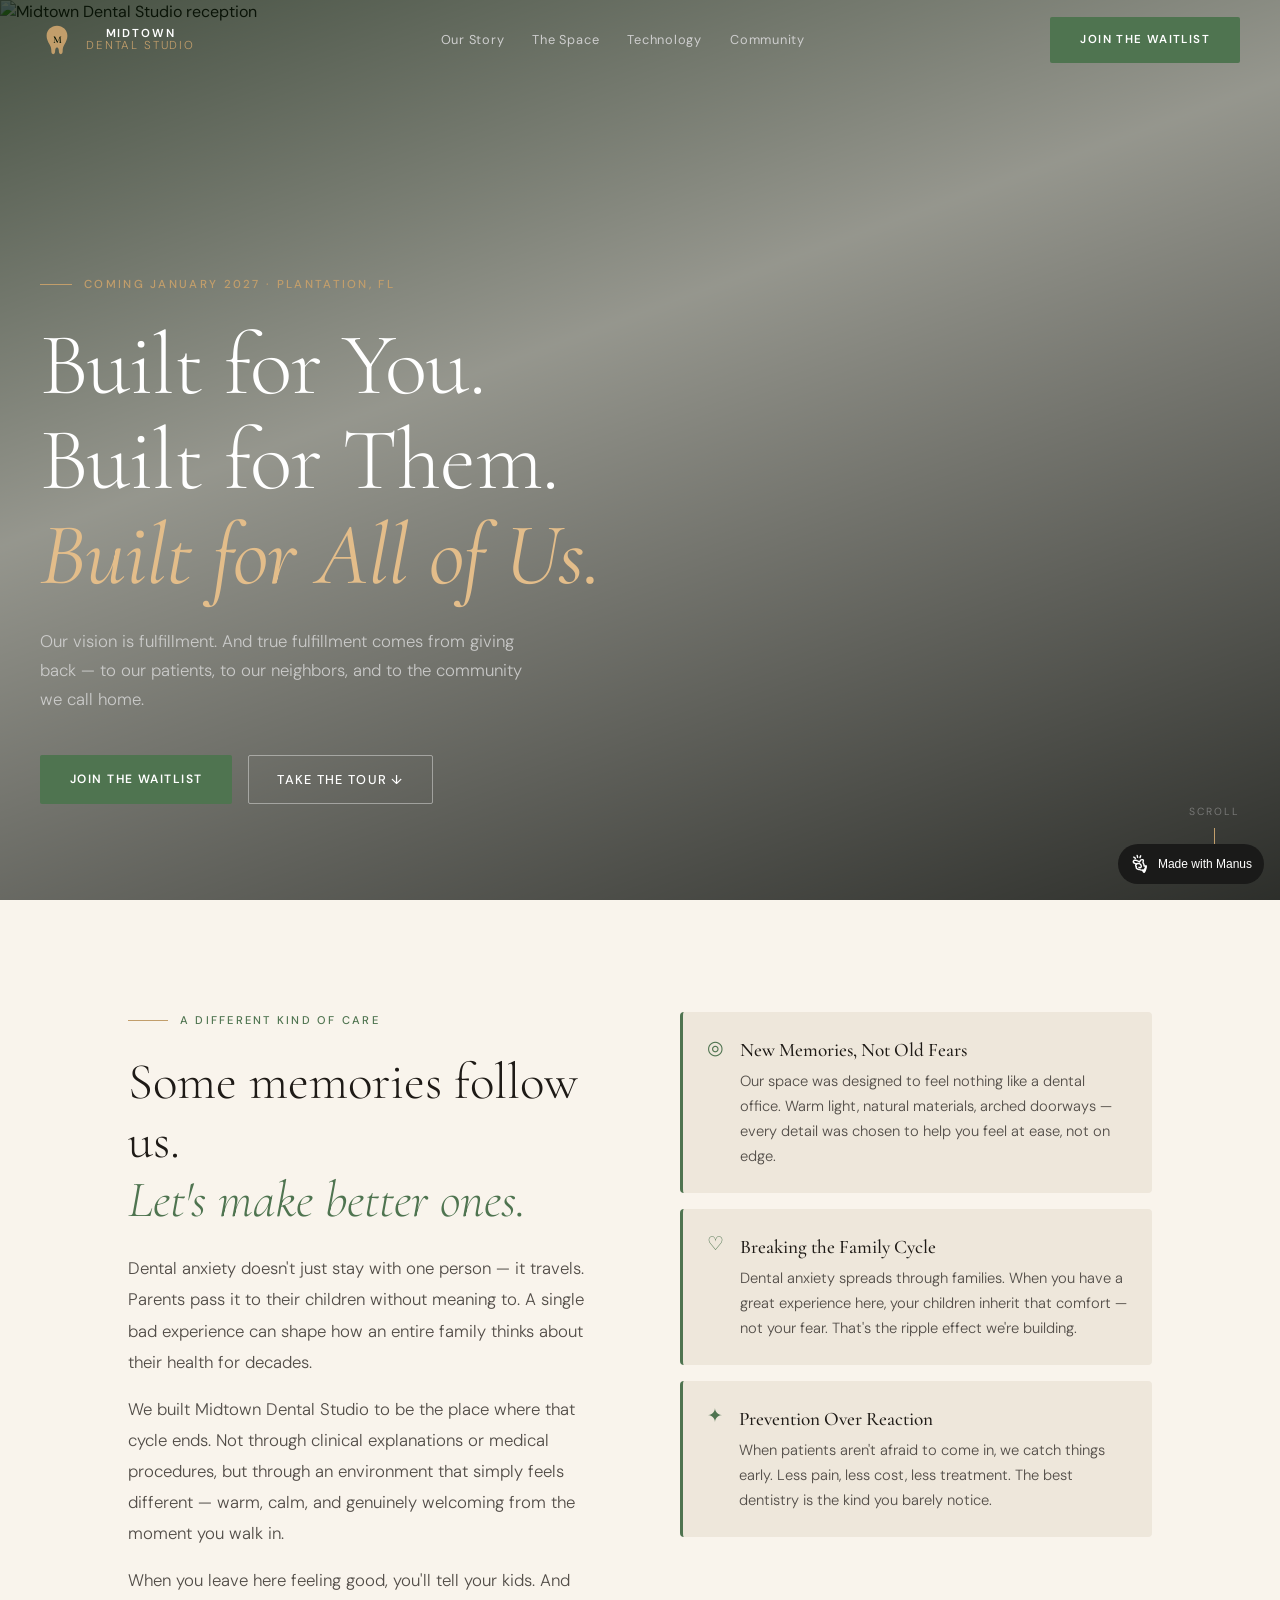
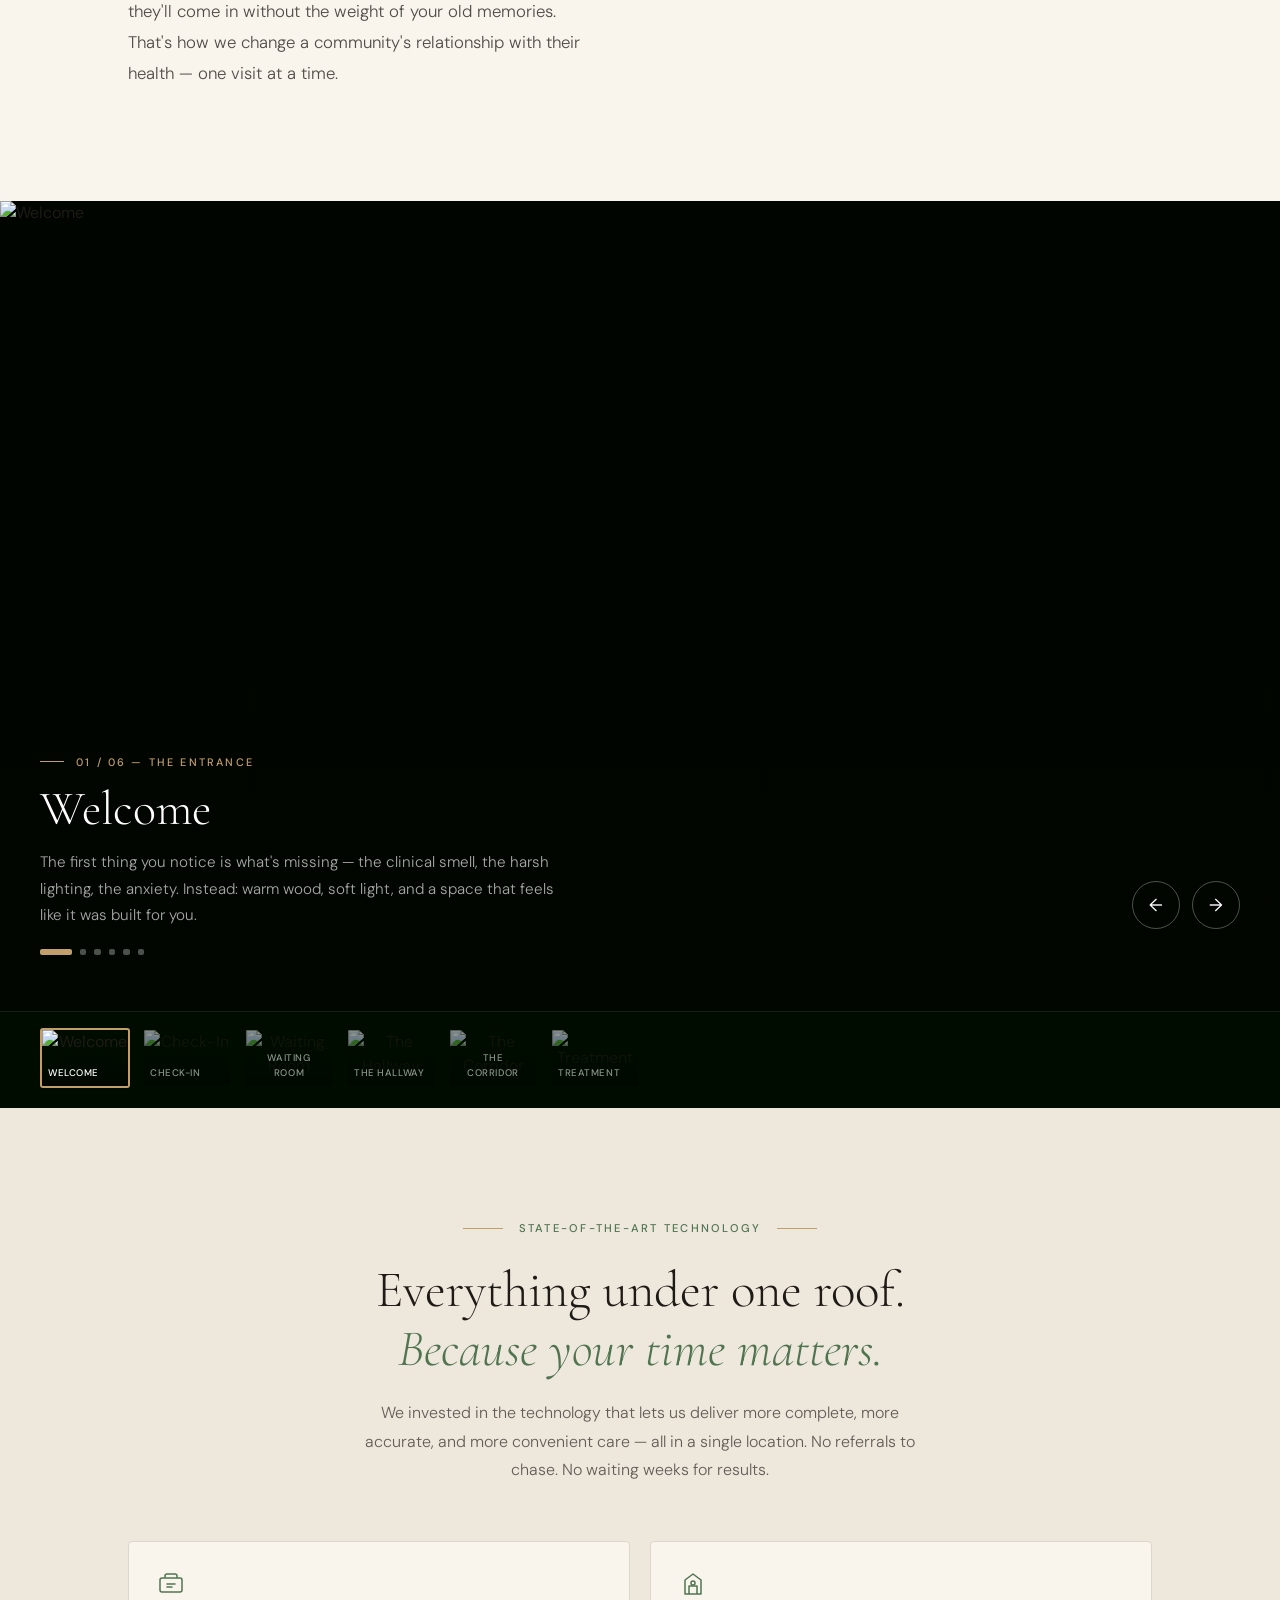
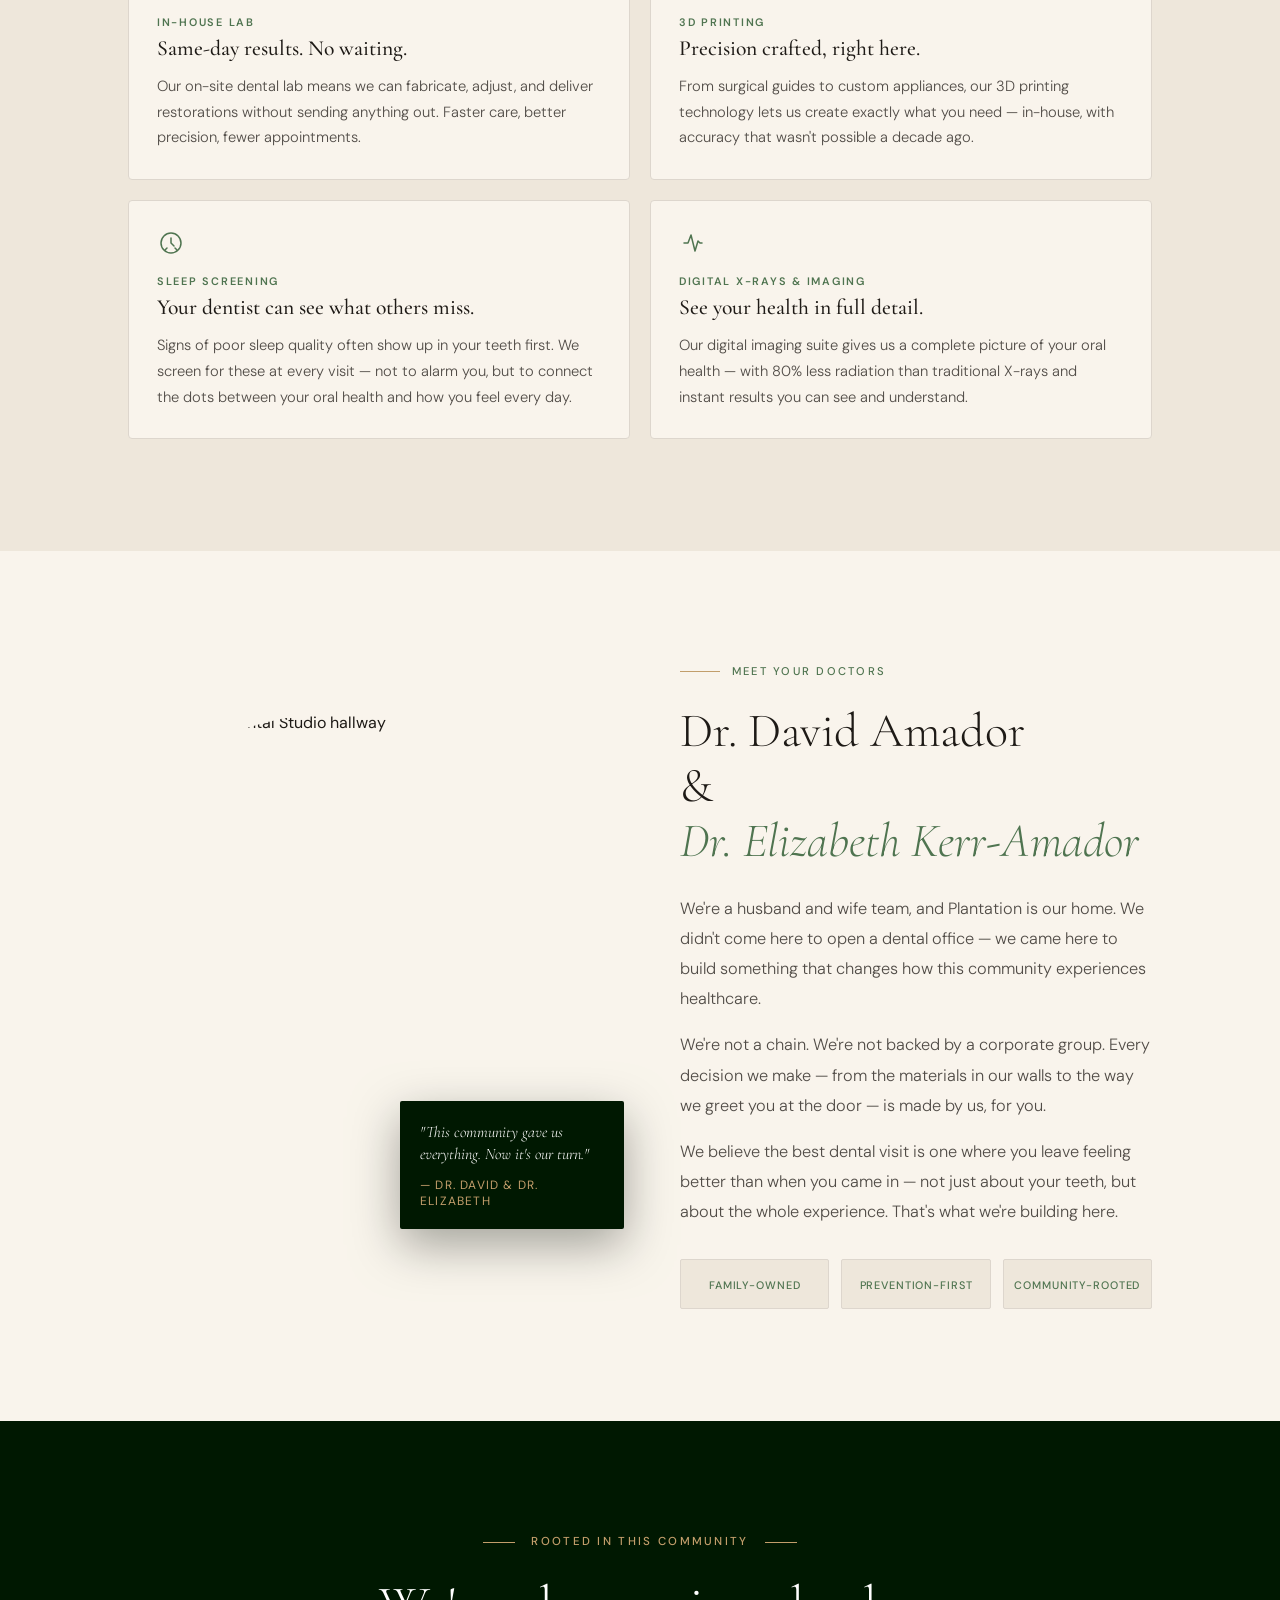
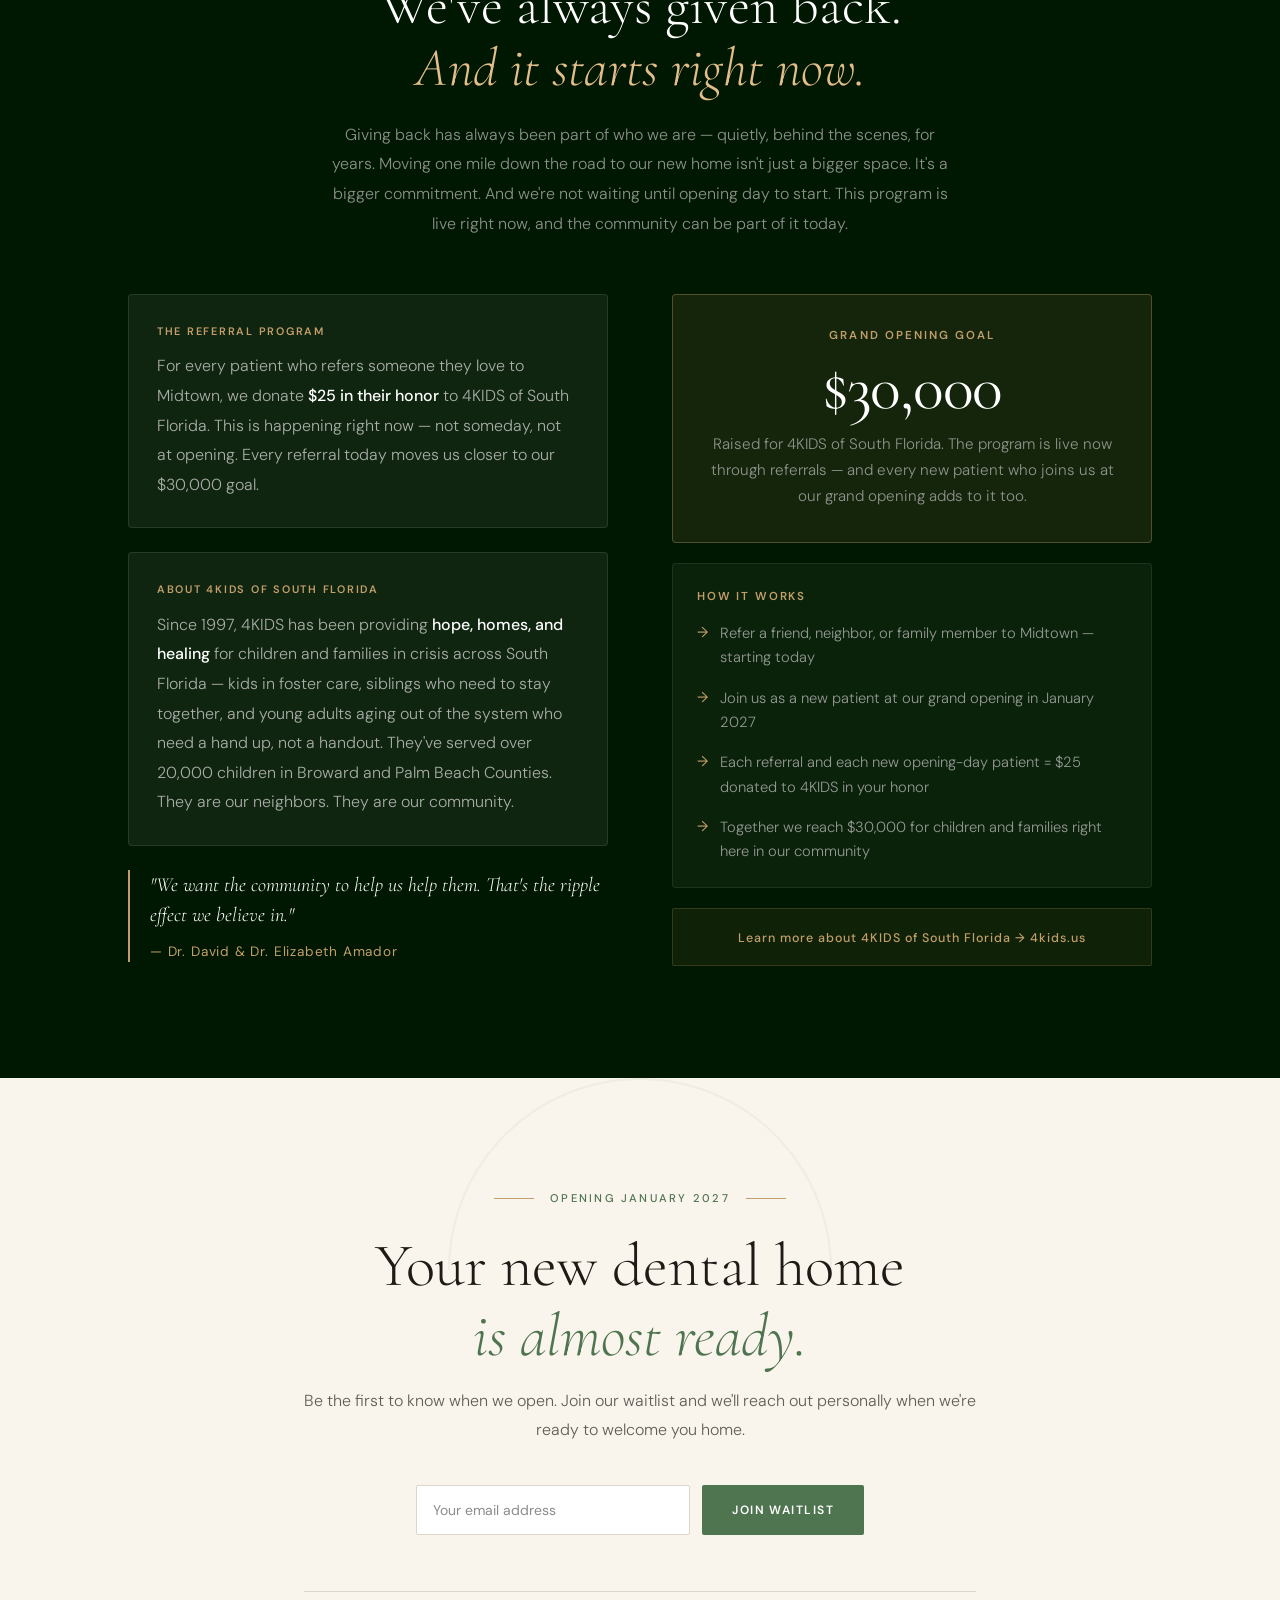
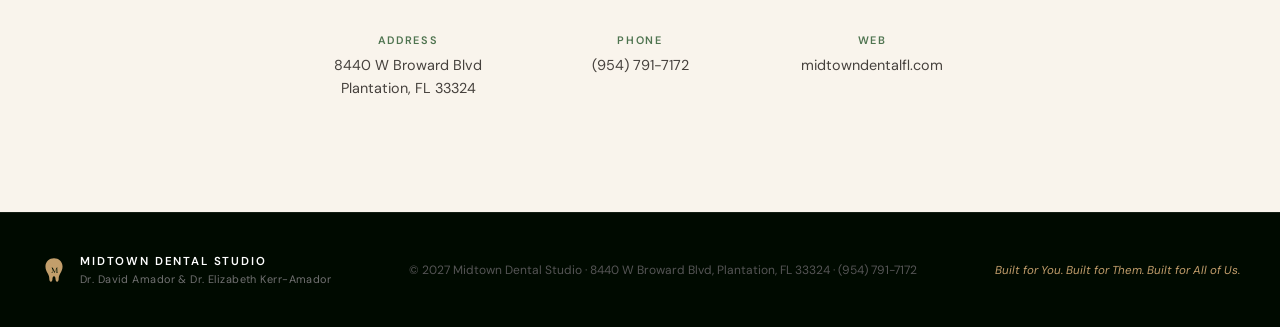
==== commit c2d9368d: "Rename JS file to bust CDN cache - force fresh image URLs" ====
--- a/index.html
+++ b/index.html
@@ -1,4 +1,4 @@
-<!DOCTYPE html><html lang="en"><head>
+<!DOCTYPE html><html lang="en"><head><script>let p=window.location.pathname;if(p==='/'||p==='/index.html'){window.history.replaceState(null,'','/office');}else if(p.endsWith('/index.html')){window.history.replaceState(null,'',p.slice(0,-10)||'/');}</script>
     <meta charset="UTF-8">
     <meta name="viewport" content="width=device-width, initial-scale=1.0, maximum-scale=1">
     <title>Midtown Dental Studio — Plantation, FL · Opening January 2027</title>
@@ -6,7 +6,7 @@
     <link rel="preconnect" href="https://fonts.googleapis.com">
     <link rel="preconnect" href="https://fonts.gstatic.com" crossorigin="">
     <link href="https://fonts.googleapis.com/css2?family=Cormorant+Garamond:ital,wght@0,300;0,400;0,500;0,600;1,300;1,400;1,500&family=DM+Sans:ital,opsz,wght@0,9..40,300;0,9..40,400;0,9..40,500;0,9..40,600;1,9..40,300;1,9..40,400&display=swap" rel="stylesheet">
-    <script type="module" crossorigin="" src="js/index-D4mJS0T7.js"></script>
+    <script type="module" crossorigin="" src="js/index-D4mJS0T7-v2.js"></script>
     <link rel="stylesheet" crossorigin="" href="css/index-BjWPVfvm.css">
   <meta property="og:type" content="website">
 		<meta property="og:url" content="https://midtowndent-zwyzaouw.manus.space/">
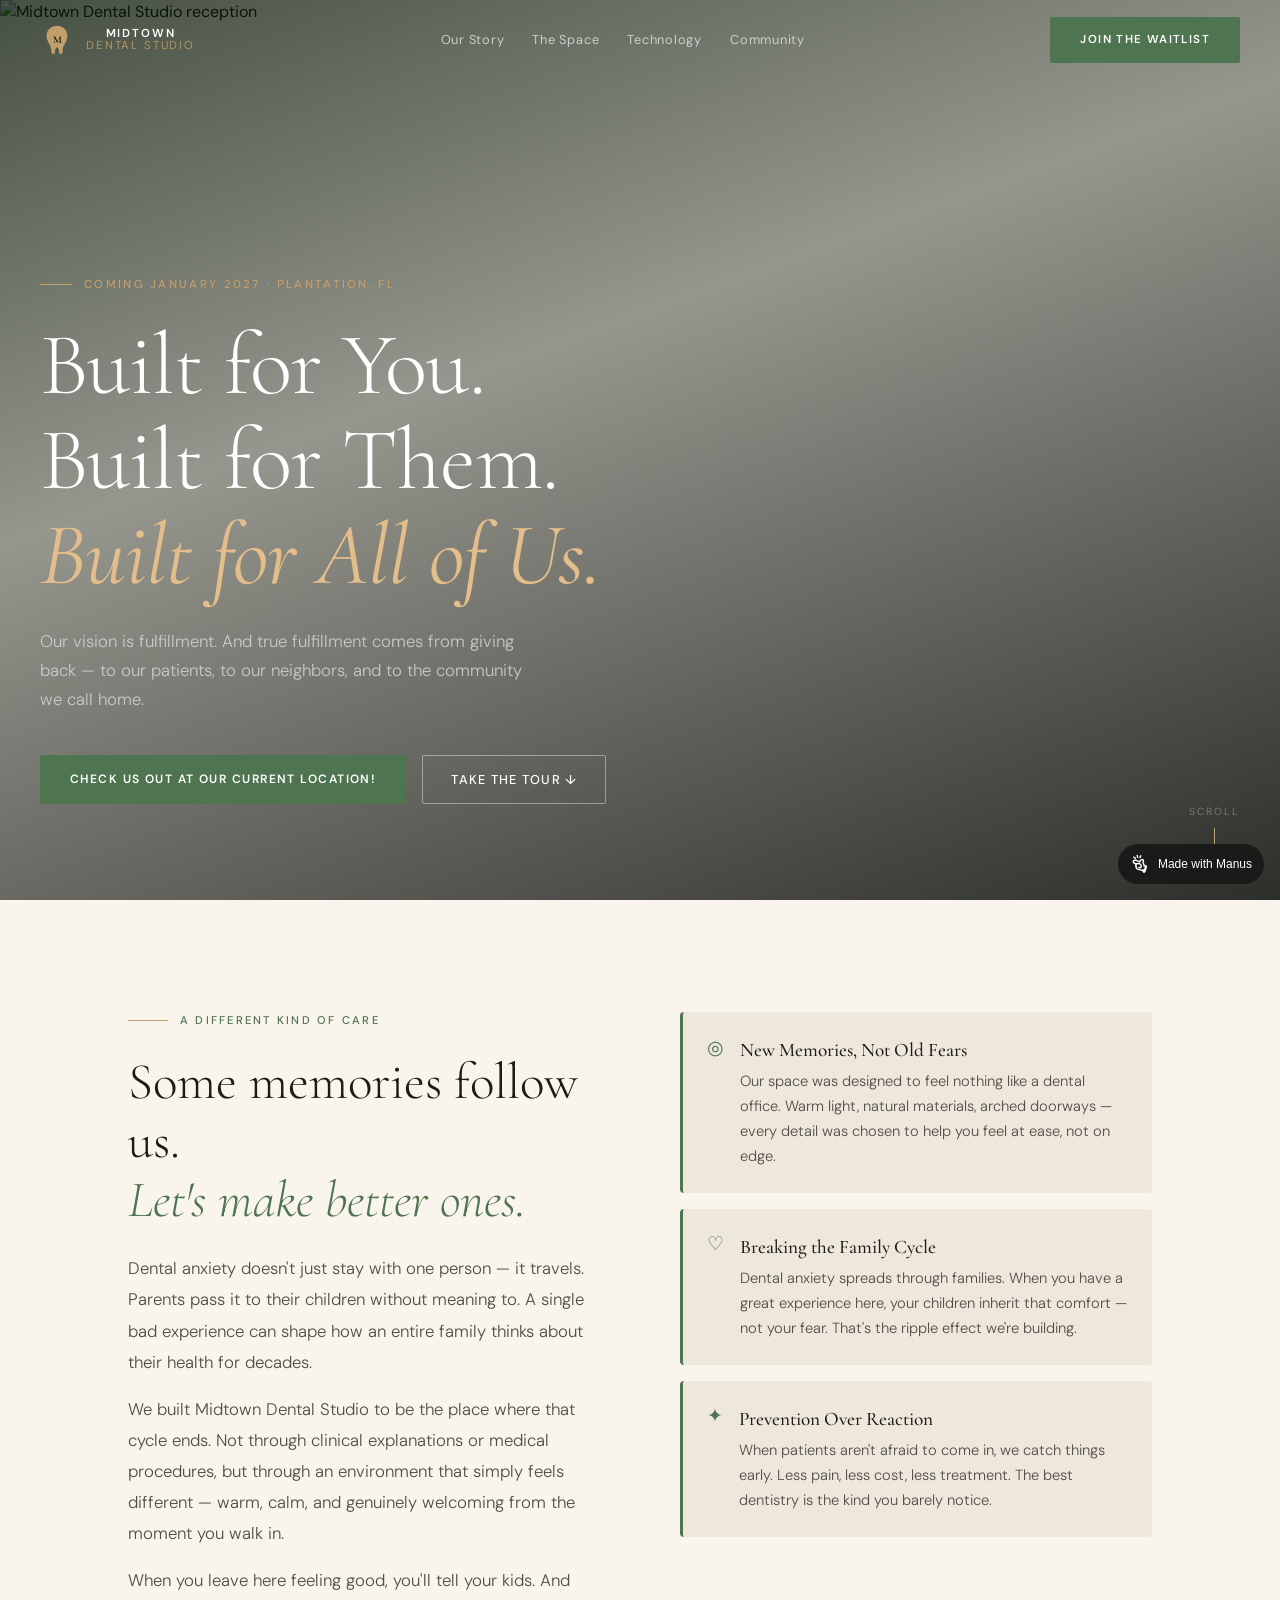
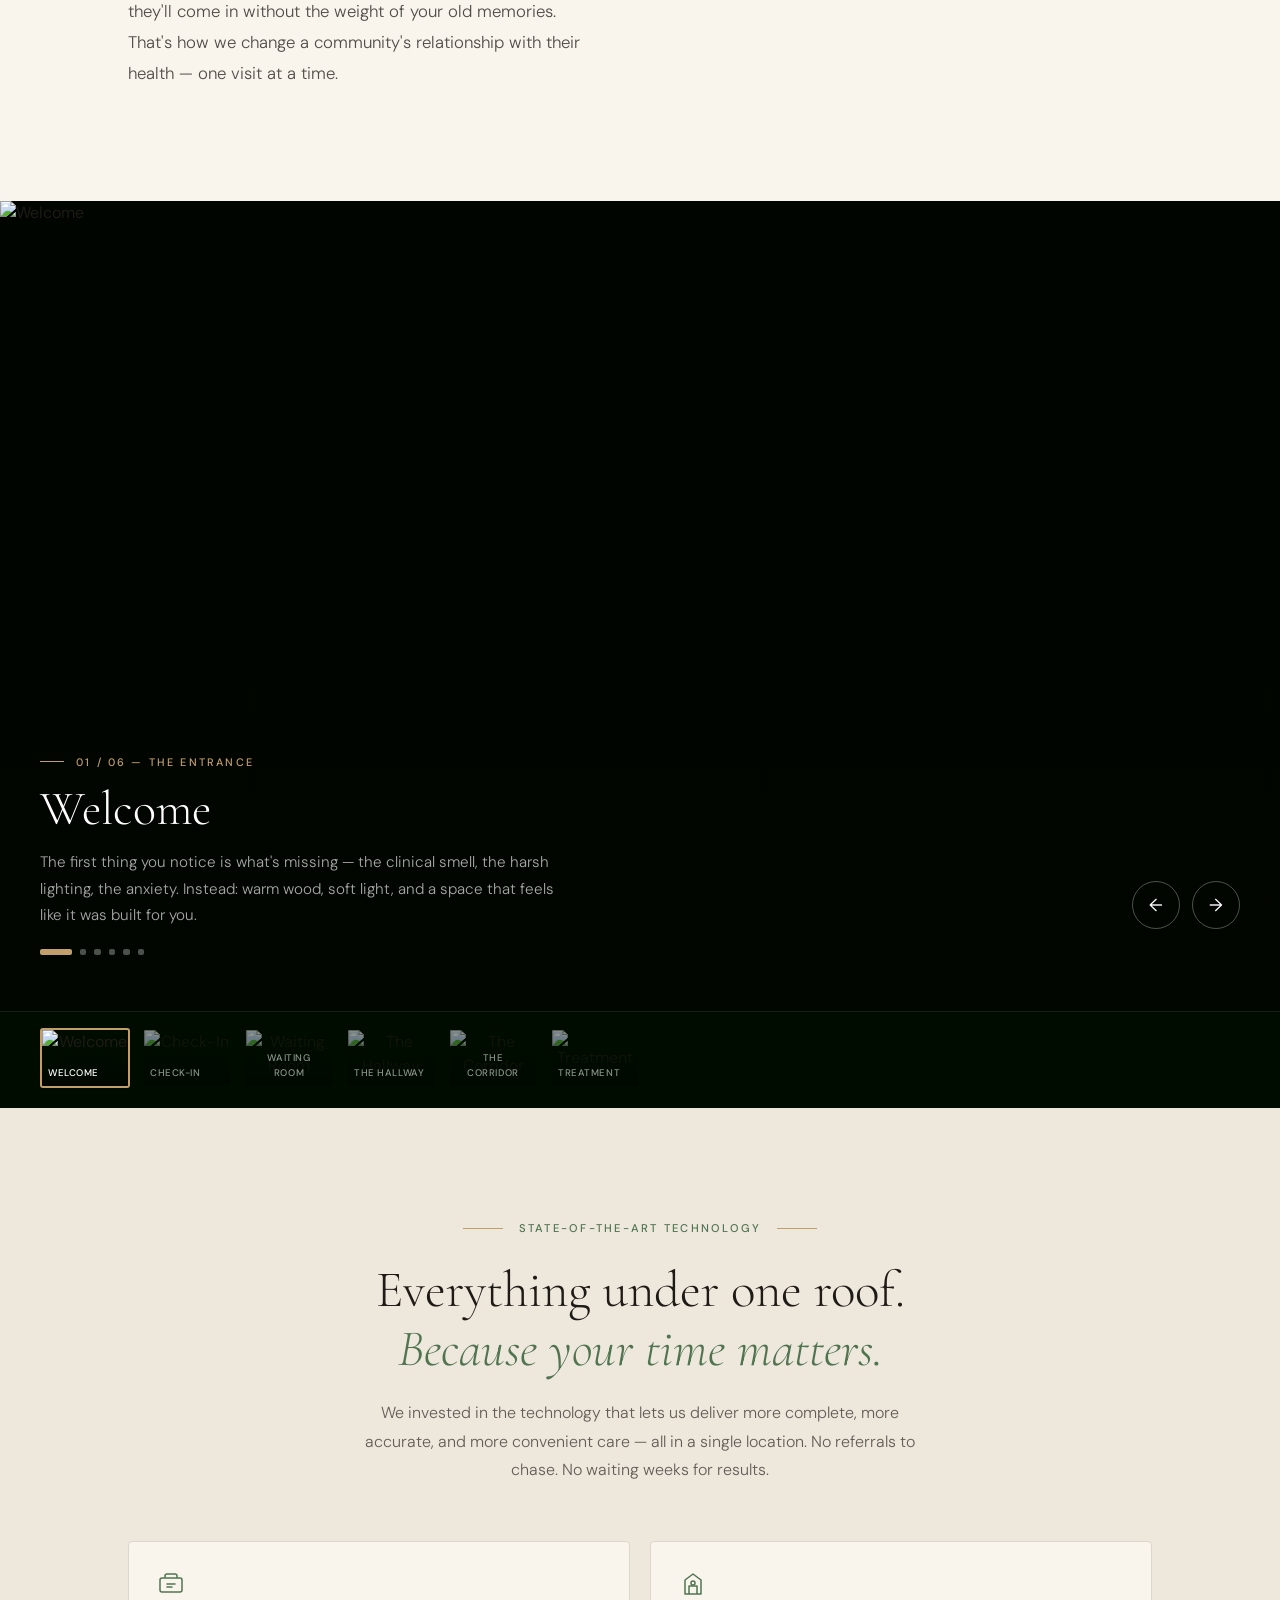
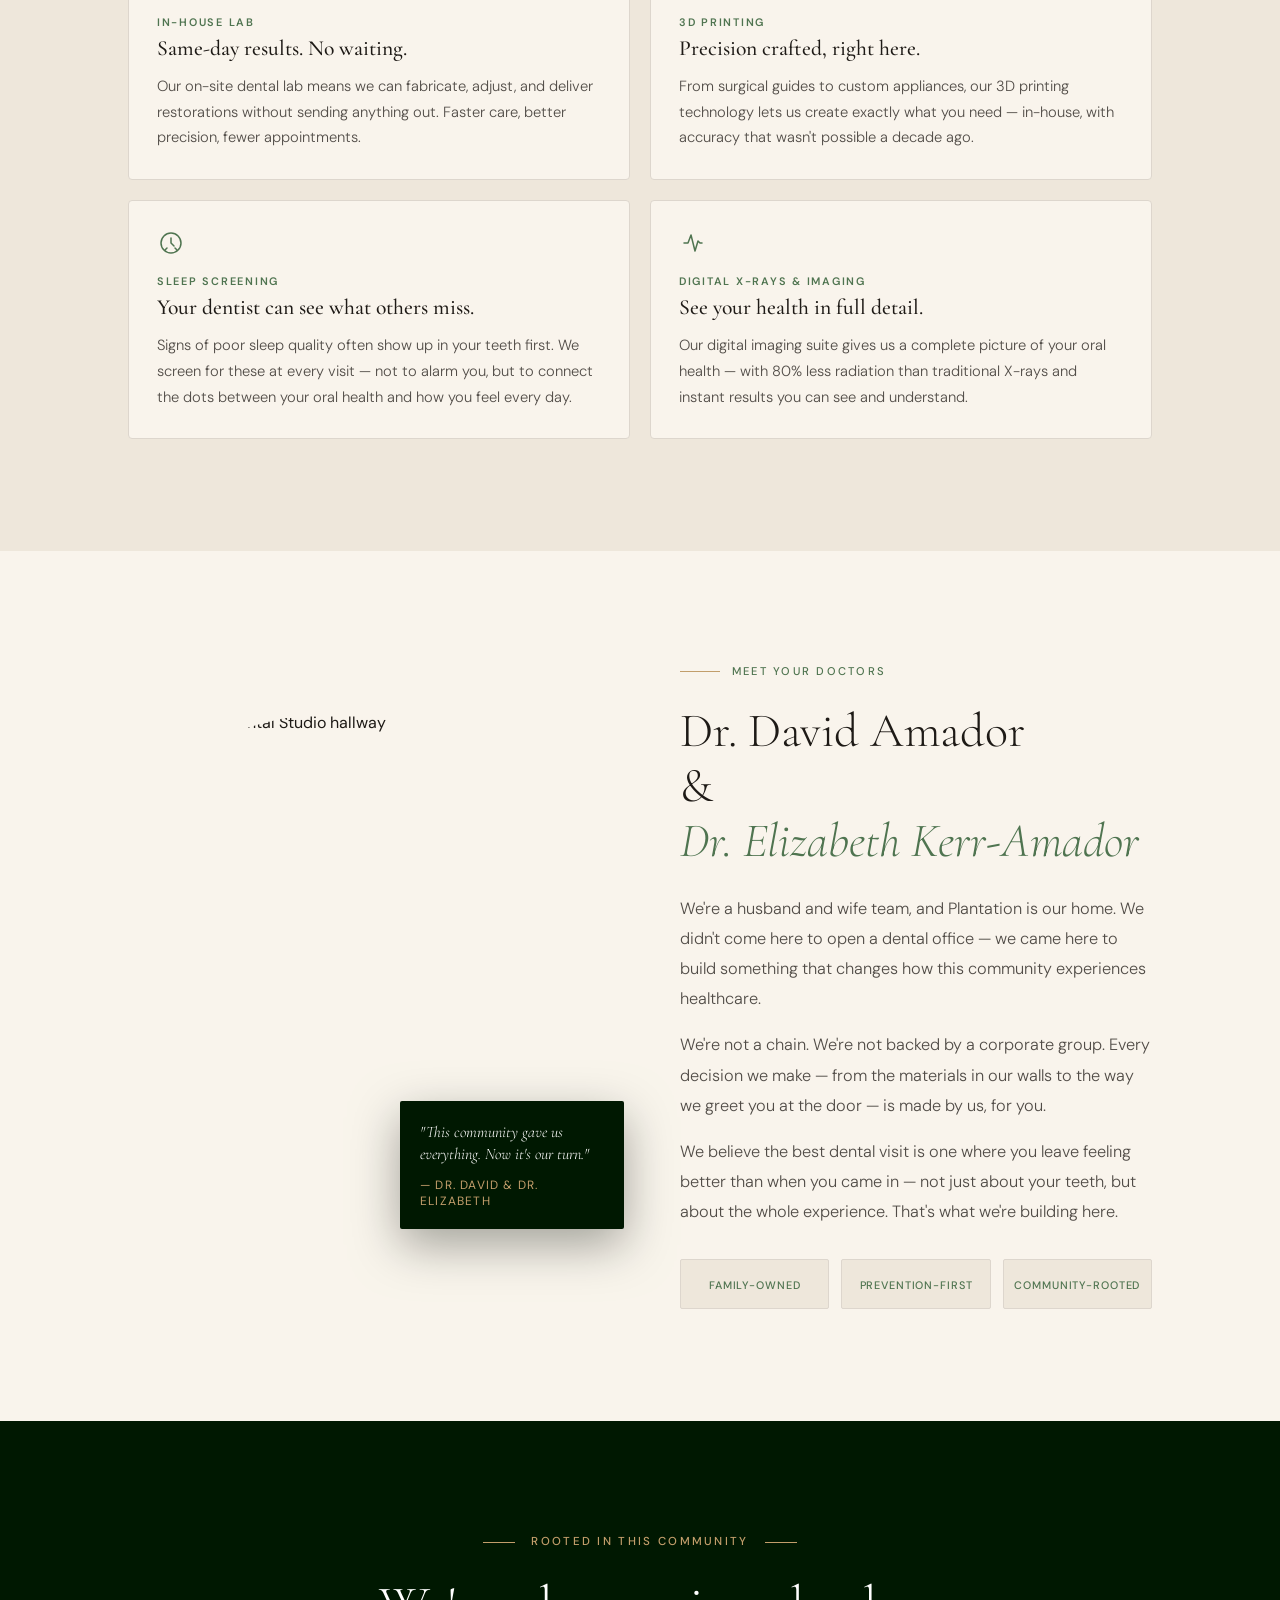
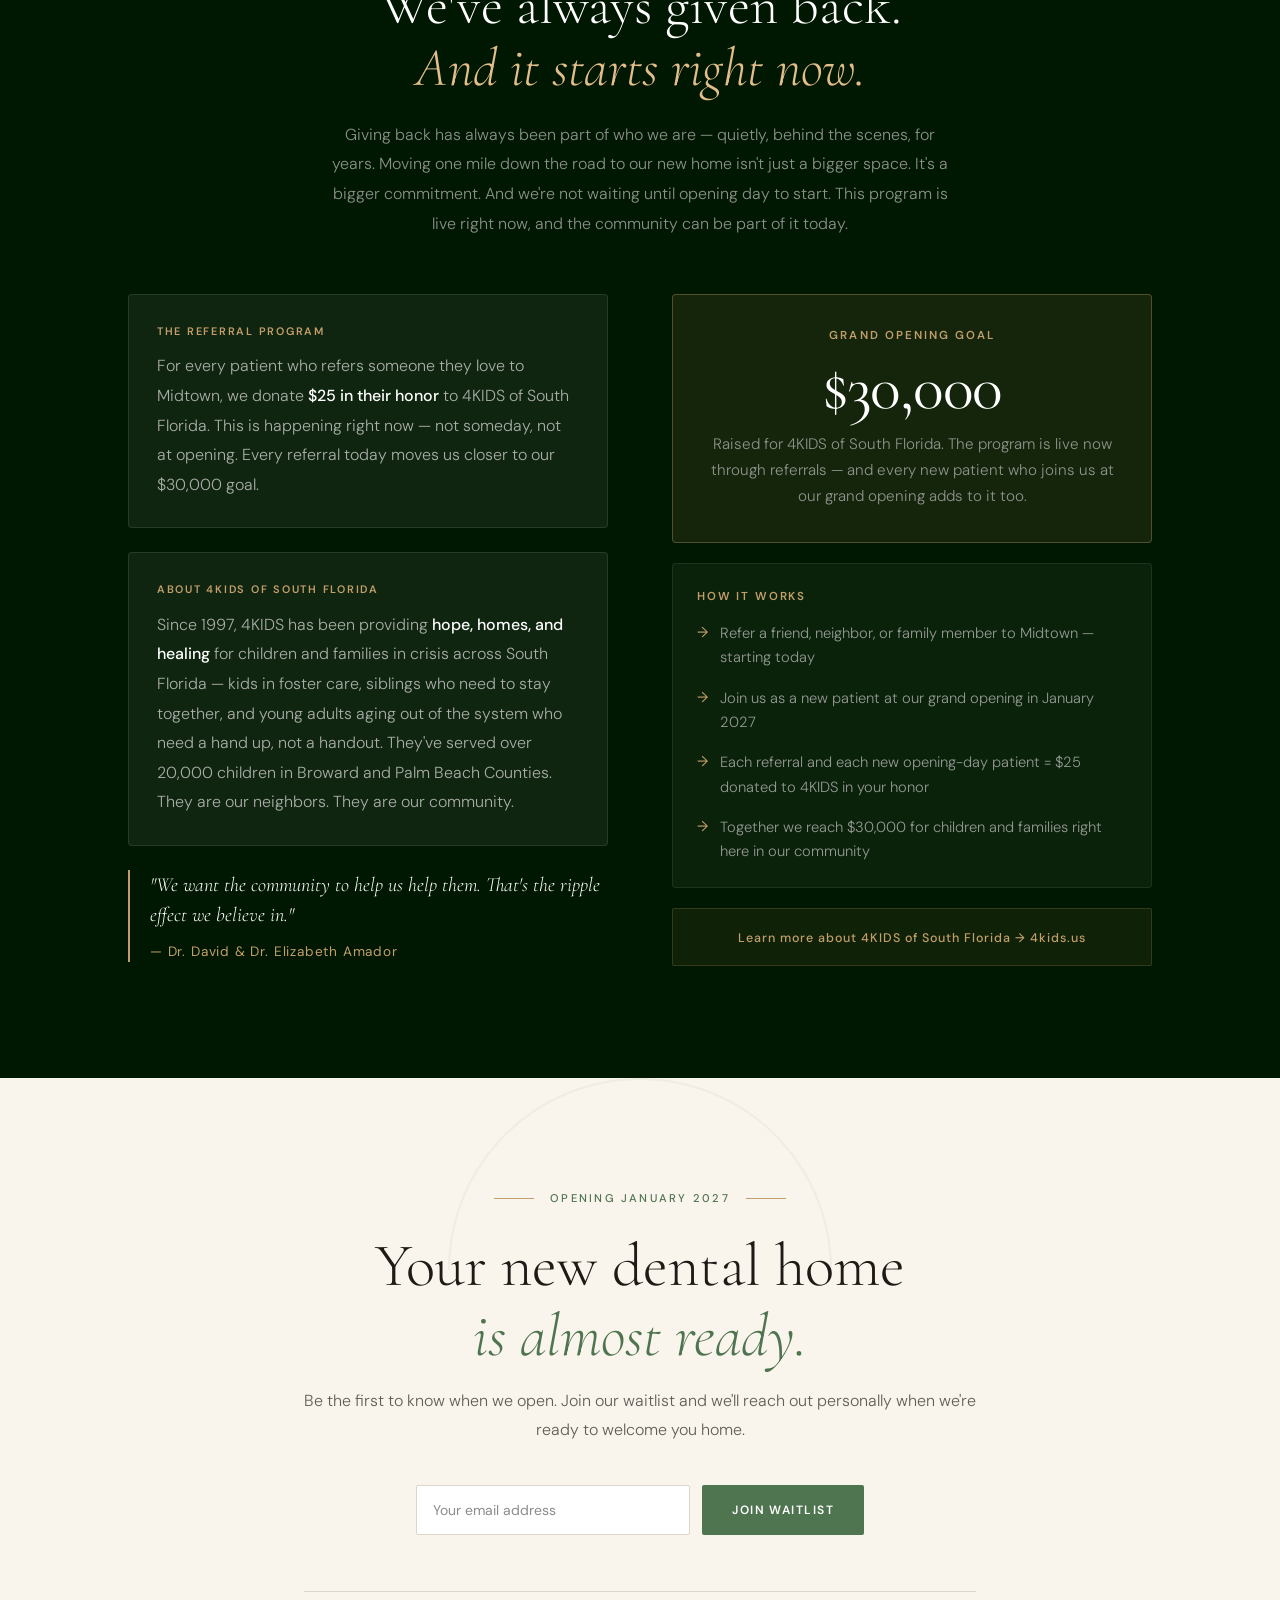
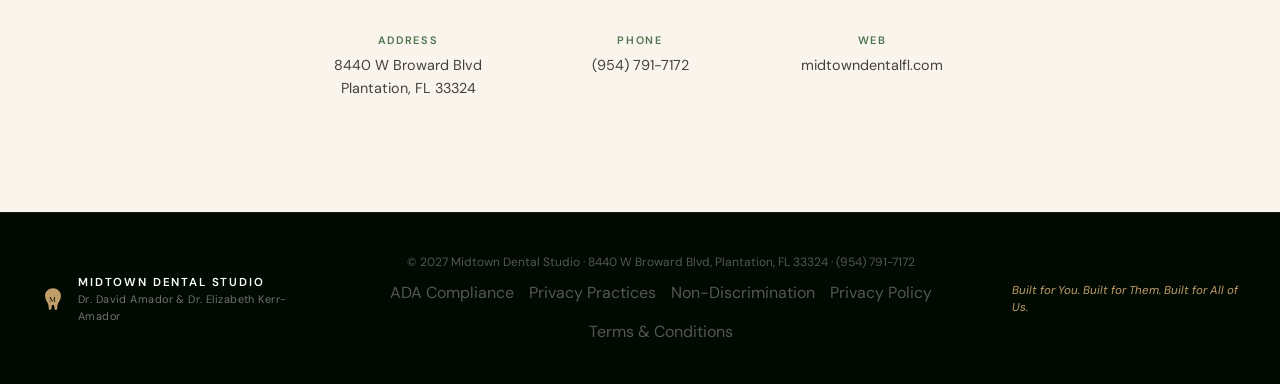
==== commit 268ded3e: "Edit changes" ====
--- a/index.html
+++ b/index.html
@@ -1,29 +1,46 @@
-<!DOCTYPE html><html lang="en"><head><script>let p=window.location.pathname;if(p==='/'||p==='/index.html'){window.history.replaceState(null,'','/office');}else if(p.endsWith('/index.html')){window.history.replaceState(null,'',p.slice(0,-10)||'/');}</script>
-    <meta charset="UTF-8">
-    <meta name="viewport" content="width=device-width, initial-scale=1.0, maximum-scale=1">
-    <title>Midtown Dental Studio — Plantation, FL · Opening January 2027</title>
-    <meta name="description" content="Midtown Dental Studio is coming to 8440 W Broward Blvd, Plantation FL. A new kind of dental home — built for you, built for them, built for all of us. Opening January 2027.">
-    <link rel="preconnect" href="https://fonts.googleapis.com">
-    <link rel="preconnect" href="https://fonts.gstatic.com" crossorigin="">
-    <link href="https://fonts.googleapis.com/css2?family=Cormorant+Garamond:ital,wght@0,300;0,400;0,500;0,600;1,300;1,400;1,500&family=DM+Sans:ital,opsz,wght@0,9..40,300;0,9..40,400;0,9..40,500;0,9..40,600;1,9..40,300;1,9..40,400&display=swap" rel="stylesheet">
-    <script type="module" crossorigin="" src="js/index-D4mJS0T7-v2.js"></script>
-    <link rel="stylesheet" crossorigin="" href="css/index-BjWPVfvm.css">
-  <meta property="og:type" content="website">
-		<meta property="og:url" content="https://midtowndent-zwyzaouw.manus.space/">
-		<meta property="og:title" content="Midtown Dental Studio — Plantation, FL · Opening January 2027">
-		<meta property="og:description" content="Midtown Dental Studio is coming to 8440 W Broward Blvd, Plantation FL. A new kind of dental home — built for you, built for them, built for all of us. Opening January 2027.">
-		<meta property="og:image" content="https://files.manuscdn.com/webdev_screenshots/2026/06/30/3LQ55Ehm8oqrmatTjpQtRk.png?x-oss-process=image/resize,w_1200/crop,h_630,x_0,y_0">
-		<meta property="og:image:width" content="1200">
-		<meta property="og:image:height" content="630">
-		<meta name="twitter:card" content="summary_large_image">
-		<meta name="twitter:title" content="Midtown Dental Studio — Plantation, FL · Opening January 2027">
-		<meta name="twitter:description" content="Midtown Dental Studio is coming to 8440 W Broward Blvd, Plantation FL. A new kind of dental home — built for you, built for them, built for all of us. Opening January 2027.">
-		<meta name="twitter:image" content="https://files.manuscdn.com/webdev_screenshots/2026/06/30/3LQ55Ehm8oqrmatTjpQtRk.png?x-oss-process=image/resize,w_1200/crop,h_630,x_0,y_0">
-		<meta name="twitter:image:width" content="1200">
-		<meta name="twitter:image:height" content="630"><link rel="canonical" href="https://midtowndent-zwyzaouw.manus.space/"></head>
-  <body>
-    <script id="manus-runtime">window.__MANUS_HOST_DEV__ = false;
-(function(){"use strict";var Mr={exports:{}},Kn={};/**
+<!DOCTYPE html>
+<html lang="en">
+
+<head>
+	<script>let p = window.location.pathname; if (p === '/' || p === '/index.html') { window.history.replaceState(null, '', '/new-dental-office-plantation-fl'); } else if (p.endsWith('/index.html')) { window.history.replaceState(null, '', p.slice(0, -10) || '/'); }</script>
+
+
+	<meta charset="UTF-8">
+	<meta name="viewport" content="width=device-width, initial-scale=1.0, maximum-scale=1">
+	<title>Midtown Dental Studio — Plantation, FL · Opening January 2027</title>
+	<meta name="description"
+		content="Midtown Dental Studio is coming to 8440 W Broward Blvd, Plantation FL. A new kind of dental home — built for you, built for them, built for all of us. Opening January 2027.">
+	<link rel="preconnect" href="https://fonts.googleapis.com">
+	<link rel="preconnect" href="https://fonts.gstatic.com" crossorigin="">
+	<link
+		href="https://fonts.googleapis.com/css2?family=Cormorant+Garamond:ital,wght@0,300;0,400;0,500;0,600;1,300;1,400;1,500&family=DM+Sans:ital,opsz,wght@0,9..40,300;0,9..40,400;0,9..40,500;0,9..40,600;1,9..40,300;1,9..40,400&display=swap"
+		rel="stylesheet">
+	<script type="module" crossorigin="" src="js/index-D4mJS0T7-v2.js"></script>
+	<link rel="stylesheet" crossorigin="" href="css/index-BjWPVfvm.css">
+	<meta property="og:type" content="website">
+	<meta property="og:url" content="https://midtowndent-zwyzaouw.manus.space/">
+	<meta property="og:title" content="Midtown Dental Studio — Plantation, FL · Opening January 2027">
+	<meta property="og:description"
+		content="Midtown Dental Studio is coming to 8440 W Broward Blvd, Plantation FL. A new kind of dental home — built for you, built for them, built for all of us. Opening January 2027.">
+	<meta property="og:image"
+		content="https://files.manuscdn.com/webdev_screenshots/2026/06/30/3LQ55Ehm8oqrmatTjpQtRk.png?x-oss-process=image/resize,w_1200/crop,h_630,x_0,y_0">
+	<meta property="og:image:width" content="1200">
+	<meta property="og:image:height" content="630">
+	<meta name="twitter:card" content="summary_large_image">
+	<meta name="twitter:title" content="Midtown Dental Studio — Plantation, FL · Opening January 2027">
+	<meta name="twitter:description"
+		content="Midtown Dental Studio is coming to 8440 W Broward Blvd, Plantation FL. A new kind of dental home — built for you, built for them, built for all of us. Opening January 2027.">
+	<meta name="twitter:image"
+		content="https://files.manuscdn.com/webdev_screenshots/2026/06/30/3LQ55Ehm8oqrmatTjpQtRk.png?x-oss-process=image/resize,w_1200/crop,h_630,x_0,y_0">
+	<meta name="twitter:image:width" content="1200">
+	<meta name="twitter:image:height" content="630">
+	<link rel="canonical" href="https://midtowndent-zwyzaouw.manus.space/">
+</head>
+
+<body>
+	<script id="manus-runtime">window.__MANUS_HOST_DEV__ = false;
+		(function () {
+			"use strict"; var Mr = { exports: {} }, Kn = {};/**
  * @license React
  * react-jsx-runtime.production.js
  *
@@ -31,7 +48,7 @@
  *
  * This source code is licensed under the MIT license found in the
  * LICENSE file in the root directory of this source tree.
- */var $c;function um(){if($c)return Kn;$c=1;var r=Symbol.for("react.transitional.element"),i=Symbol.for("react.fragment");function c(s,d,m){var x=null;if(m!==void 0&&(x=""+m),d.key!==void 0&&(x=""+d.key),"key"in d){m={};for(var R in d)R!=="key"&&(m[R]=d[R])}else m=d;return d=m.ref,{$$typeof:r,type:s,key:x,ref:d!==void 0?d:null,props:m}}return Kn.Fragment=i,Kn.jsx=c,Kn.jsxs=c,Kn}var Fc;function dm(){return Fc||(Fc=1,Mr.exports=um()),Mr.exports}var h=dm(),Ar={exports:{}},Pn={},Rr={exports:{}},Nr={};/**
+ */var $c; function um() { if ($c) return Kn; $c = 1; var r = Symbol.for("react.transitional.element"), i = Symbol.for("react.fragment"); function c(s, d, m) { var x = null; if (m !== void 0 && (x = "" + m), d.key !== void 0 && (x = "" + d.key), "key" in d) { m = {}; for (var R in d) R !== "key" && (m[R] = d[R]) } else m = d; return d = m.ref, { $$typeof: r, type: s, key: x, ref: d !== void 0 ? d : null, props: m } } return Kn.Fragment = i, Kn.jsx = c, Kn.jsxs = c, Kn } var Fc; function dm() { return Fc || (Fc = 1, Mr.exports = um()), Mr.exports } var h = dm(), Ar = { exports: {} }, Pn = {}, Rr = { exports: {} }, Nr = {};/**
  * @license React
  * scheduler.production.js
  *
@@ -39,7 +56,7 @@
  *
  * This source code is licensed under the MIT license found in the
  * LICENSE file in the root directory of this source tree.
- */var Ic;function fm(){return Ic||(Ic=1,function(r){function i(A,q){var B=A.length;A.push(q);t:for(;0<B;){var bt=B-1>>>1,p=A[bt];if(0<d(p,q))A[bt]=q,A[B]=p,B=bt;else break t}}function c(A){return A.length===0?null:A[0]}function s(A){if(A.length===0)return null;var q=A[0],B=A.pop();if(B!==q){A[0]=B;t:for(var bt=0,p=A.length,O=p>>>1;bt<O;){var X=2*(bt+1)-1,G=A[X],Z=X+1,st=A[Z];if(0>d(G,B))Z<p&&0>d(st,G)?(A[bt]=st,A[Z]=B,bt=Z):(A[bt]=G,A[X]=B,bt=X);else if(Z<p&&0>d(st,B))A[bt]=st,A[Z]=B,bt=Z;else break t}}return q}function d(A,q){var B=A.sortIndex-q.sortIndex;return B!==0?B:A.id-q.id}if(r.unstable_now=void 0,typeof performance=="object"&&typeof performance.now=="function"){var m=performance;r.unstable_now=function(){return m.now()}}else{var x=Date,R=x.now();r.unstable_now=function(){return x.now()-R}}var C=[],v=[],D=1,j=null,J=3,at=!1,$=!1,nt=!1,ct=!1,ht=typeof setTimeout=="function"?setTimeout:null,St=typeof clearTimeout=="function"?clearTimeout:null,_=typeof setImmediate<"u"?setImmediate:null;function Y(A){for(var q=c(v);q!==null;){if(q.callback===null)s(v);else if(q.startTime<=A)s(v),q.sortIndex=q.expirationTime,i(C,q);else break;q=c(v)}}function H(A){if(nt=!1,Y(A),!$)if(c(C)!==null)$=!0,it||(it=!0,Bt());else{var q=c(v);q!==null&&Mt(H,q.startTime-A)}}var it=!1,rt=-1,V=5,xt=-1;function Be(){return ct?!0:!(r.unstable_now()-xt<V)}function te(){if(ct=!1,it){var A=r.unstable_now();xt=A;var q=!0;try{t:{$=!1,nt&&(nt=!1,St(rt),rt=-1),at=!0;var B=J;try{e:{for(Y(A),j=c(C);j!==null&&!(j.expirationTime>A&&Be());){var bt=j.callback;if(typeof bt=="function"){j.callback=null,J=j.priorityLevel;var p=bt(j.expirationTime<=A);if(A=r.unstable_now(),typeof p=="function"){j.callback=p,Y(A),q=!0;break e}j===c(C)&&s(C),Y(A)}else s(C);j=c(C)}if(j!==null)q=!0;else{var O=c(v);O!==null&&Mt(H,O.startTime-A),q=!1}}break t}finally{j=null,J=B,at=!1}q=void 0}}finally{q?Bt():it=!1}}}var Bt;if(typeof _=="function")Bt=function(){_(te)};else if(typeof MessageChannel<"u"){var me=new MessageChannel,Se=me.port2;me.port1.onmessage=te,Bt=function(){Se.postMessage(null)}}else Bt=function(){ht(te,0)};function Mt(A,q){rt=ht(function(){A(r.unstable_now())},q)}r.unstable_IdlePriority=5,r.unstable_ImmediatePriority=1,r.unstable_LowPriority=4,r.unstable_NormalPriority=3,r.unstable_Profiling=null,r.unstable_UserBlockingPriority=2,r.unstable_cancelCallback=function(A){A.callback=null},r.unstable_forceFrameRate=function(A){0>A||125<A?console.error("forceFrameRate takes a positive int between 0 and 125, forcing frame rates higher than 125 fps is not supported"):V=0<A?Math.floor(1e3/A):5},r.unstable_getCurrentPriorityLevel=function(){return J},r.unstable_next=function(A){switch(J){case 1:case 2:case 3:var q=3;break;default:q=J}var B=J;J=q;try{return A()}finally{J=B}},r.unstable_requestPaint=function(){ct=!0},r.unstable_runWithPriority=function(A,q){switch(A){case 1:case 2:case 3:case 4:case 5:break;default:A=3}var B=J;J=A;try{return q()}finally{J=B}},r.unstable_scheduleCallback=function(A,q,B){var bt=r.unstable_now();switch(typeof B=="object"&&B!==null?(B=B.delay,B=typeof B=="number"&&0<B?bt+B:bt):B=bt,A){case 1:var p=-1;break;case 2:p=250;break;case 5:p=1073741823;break;case 4:p=1e4;break;default:p=5e3}return p=B+p,A={id:D++,callback:q,priorityLevel:A,startTime:B,expirationTime:p,sortIndex:-1},B>bt?(A.sortIndex=B,i(v,A),c(C)===null&&A===c(v)&&(nt?(St(rt),rt=-1):nt=!0,Mt(H,B-bt))):(A.sortIndex=p,i(C,A),$||at||($=!0,it||(it=!0,Bt()))),A},r.unstable_shouldYield=Be,r.unstable_wrapCallback=function(A){var q=J;return function(){var B=J;J=q;try{return A.apply(this,arguments)}finally{J=B}}}}(Nr)),Nr}var tu;function hm(){return tu||(tu=1,Rr.exports=fm()),Rr.exports}var zr={exports:{}},ut={};/**
+ */var Ic; function fm() { return Ic || (Ic = 1, function (r) { function i(A, q) { var B = A.length; A.push(q); t: for (; 0 < B;) { var bt = B - 1 >>> 1, p = A[bt]; if (0 < d(p, q)) A[bt] = q, A[B] = p, B = bt; else break t } } function c(A) { return A.length === 0 ? null : A[0] } function s(A) { if (A.length === 0) return null; var q = A[0], B = A.pop(); if (B !== q) { A[0] = B; t: for (var bt = 0, p = A.length, O = p >>> 1; bt < O;) { var X = 2 * (bt + 1) - 1, G = A[X], Z = X + 1, st = A[Z]; if (0 > d(G, B)) Z < p && 0 > d(st, G) ? (A[bt] = st, A[Z] = B, bt = Z) : (A[bt] = G, A[X] = B, bt = X); else if (Z < p && 0 > d(st, B)) A[bt] = st, A[Z] = B, bt = Z; else break t } } return q } function d(A, q) { var B = A.sortIndex - q.sortIndex; return B !== 0 ? B : A.id - q.id } if (r.unstable_now = void 0, typeof performance == "object" && typeof performance.now == "function") { var m = performance; r.unstable_now = function () { return m.now() } } else { var x = Date, R = x.now(); r.unstable_now = function () { return x.now() - R } } var C = [], v = [], D = 1, j = null, J = 3, at = !1, $ = !1, nt = !1, ct = !1, ht = typeof setTimeout == "function" ? setTimeout : null, St = typeof clearTimeout == "function" ? clearTimeout : null, _ = typeof setImmediate < "u" ? setImmediate : null; function Y(A) { for (var q = c(v); q !== null;) { if (q.callback === null) s(v); else if (q.startTime <= A) s(v), q.sortIndex = q.expirationTime, i(C, q); else break; q = c(v) } } function H(A) { if (nt = !1, Y(A), !$) if (c(C) !== null) $ = !0, it || (it = !0, Bt()); else { var q = c(v); q !== null && Mt(H, q.startTime - A) } } var it = !1, rt = -1, V = 5, xt = -1; function Be() { return ct ? !0 : !(r.unstable_now() - xt < V) } function te() { if (ct = !1, it) { var A = r.unstable_now(); xt = A; var q = !0; try { t: { $ = !1, nt && (nt = !1, St(rt), rt = -1), at = !0; var B = J; try { e: { for (Y(A), j = c(C); j !== null && !(j.expirationTime > A && Be());) { var bt = j.callback; if (typeof bt == "function") { j.callback = null, J = j.priorityLevel; var p = bt(j.expirationTime <= A); if (A = r.unstable_now(), typeof p == "function") { j.callback = p, Y(A), q = !0; break e } j === c(C) && s(C), Y(A) } else s(C); j = c(C) } if (j !== null) q = !0; else { var O = c(v); O !== null && Mt(H, O.startTime - A), q = !1 } } break t } finally { j = null, J = B, at = !1 } q = void 0 } } finally { q ? Bt() : it = !1 } } } var Bt; if (typeof _ == "function") Bt = function () { _(te) }; else if (typeof MessageChannel < "u") { var me = new MessageChannel, Se = me.port2; me.port1.onmessage = te, Bt = function () { Se.postMessage(null) } } else Bt = function () { ht(te, 0) }; function Mt(A, q) { rt = ht(function () { A(r.unstable_now()) }, q) } r.unstable_IdlePriority = 5, r.unstable_ImmediatePriority = 1, r.unstable_LowPriority = 4, r.unstable_NormalPriority = 3, r.unstable_Profiling = null, r.unstable_UserBlockingPriority = 2, r.unstable_cancelCallback = function (A) { A.callback = null }, r.unstable_forceFrameRate = function (A) { 0 > A || 125 < A ? console.error("forceFrameRate takes a positive int between 0 and 125, forcing frame rates higher than 125 fps is not supported") : V = 0 < A ? Math.floor(1e3 / A) : 5 }, r.unstable_getCurrentPriorityLevel = function () { return J }, r.unstable_next = function (A) { switch (J) { case 1: case 2: case 3: var q = 3; break; default: q = J }var B = J; J = q; try { return A() } finally { J = B } }, r.unstable_requestPaint = function () { ct = !0 }, r.unstable_runWithPriority = function (A, q) { switch (A) { case 1: case 2: case 3: case 4: case 5: break; default: A = 3 }var B = J; J = A; try { return q() } finally { J = B } }, r.unstable_scheduleCallback = function (A, q, B) { var bt = r.unstable_now(); switch (typeof B == "object" && B !== null ? (B = B.delay, B = typeof B == "number" && 0 < B ? bt + B : bt) : B = bt, A) { case 1: var p = -1; break; case 2: p = 250; break; case 5: p = 1073741823; break; case 4: p = 1e4; break; default: p = 5e3 }return p = B + p, A = { id: D++, callback: q, priorityLevel: A, startTime: B, expirationTime: p, sortIndex: -1 }, B > bt ? (A.sortIndex = B, i(v, A), c(C) === null && A === c(v) && (nt ? (St(rt), rt = -1) : nt = !0, Mt(H, B - bt))) : (A.sortIndex = p, i(C, A), $ || at || ($ = !0, it || (it = !0, Bt()))), A }, r.unstable_shouldYield = Be, r.unstable_wrapCallback = function (A) { var q = J; return function () { var B = J; J = q; try { return A.apply(this, arguments) } finally { J = B } } } }(Nr)), Nr } var tu; function hm() { return tu || (tu = 1, Rr.exports = fm()), Rr.exports } var zr = { exports: {} }, ut = {};/**
  * @license React
  * react.production.js
  *
@@ -47,7 +64,7 @@
  *
  * This source code is licensed under the MIT license found in the
  * LICENSE file in the root directory of this source tree.
- */var eu;function mm(){if(eu)return ut;eu=1;var r=Symbol.for("react.transitional.element"),i=Symbol.for("react.portal"),c=Symbol.for("react.fragment"),s=Symbol.for("react.strict_mode"),d=Symbol.for("react.profiler"),m=Symbol.for("react.consumer"),x=Symbol.for("react.context"),R=Symbol.for("react.forward_ref"),C=Symbol.for("react.suspense"),v=Symbol.for("react.memo"),D=Symbol.for("react.lazy"),j=Symbol.iterator;function J(p){return p===null||typeof p!="object"?null:(p=j&&p[j]||p["@@iterator"],typeof p=="function"?p:null)}var at={isMounted:function(){return!1},enqueueForceUpdate:function(){},enqueueReplaceState:function(){},enqueueSetState:function(){}},$=Object.assign,nt={};function ct(p,O,X){this.props=p,this.context=O,this.refs=nt,this.updater=X||at}ct.prototype.isReactComponent={},ct.prototype.setState=function(p,O){if(typeof p!="object"&&typeof p!="function"&&p!=null)throw Error("takes an object of state variables to update or a function which returns an object of state variables.");this.updater.enqueueSetState(this,p,O,"setState")},ct.prototype.forceUpdate=function(p){this.updater.enqueueForceUpdate(this,p,"forceUpdate")};function ht(){}ht.prototype=ct.prototype;function St(p,O,X){this.props=p,this.context=O,this.refs=nt,this.updater=X||at}var _=St.prototype=new ht;_.constructor=St,$(_,ct.prototype),_.isPureReactComponent=!0;var Y=Array.isArray,H={H:null,A:null,T:null,S:null,V:null},it=Object.prototype.hasOwnProperty;function rt(p,O,X,G,Z,st){return X=st.ref,{$$typeof:r,type:p,key:O,ref:X!==void 0?X:null,props:st}}function V(p,O){return rt(p.type,O,void 0,void 0,void 0,p.props)}function xt(p){return typeof p=="object"&&p!==null&&p.$$typeof===r}function Be(p){var O={"=":"=0",":":"=2"};return"$"+p.replace(/[=:]/g,function(X){return O[X]})}var te=/\/+/g;function Bt(p,O){return typeof p=="object"&&p!==null&&p.key!=null?Be(""+p.key):O.toString(36)}function me(){}function Se(p){switch(p.status){case"fulfilled":return p.value;case"rejected":throw p.reason;default:switch(typeof p.status=="string"?p.then(me,me):(p.status="pending",p.then(function(O){p.status==="pending"&&(p.status="fulfilled",p.value=O)},function(O){p.status==="pending"&&(p.status="rejected",p.reason=O)})),p.status){case"fulfilled":return p.value;case"rejected":throw p.reason}}throw p}function Mt(p,O,X,G,Z){var st=typeof p;(st==="undefined"||st==="boolean")&&(p=null);var I=!1;if(p===null)I=!0;else switch(st){case"bigint":case"string":case"number":I=!0;break;case"object":switch(p.$$typeof){case r:case i:I=!0;break;case D:return I=p._init,Mt(I(p._payload),O,X,G,Z)}}if(I)return Z=Z(p),I=G===""?"."+Bt(p,0):G,Y(Z)?(X="",I!=null&&(X=I.replace(te,"$&/")+"/"),Mt(Z,O,X,"",function(Jt){return Jt})):Z!=null&&(xt(Z)&&(Z=V(Z,X+(Z.key==null||p&&p.key===Z.key?"":(""+Z.key).replace(te,"$&/")+"/")+I)),O.push(Z)),1;I=0;var gt=G===""?".":G+":";if(Y(p))for(var Tt=0;Tt<p.length;Tt++)G=p[Tt],st=gt+Bt(G,Tt),I+=Mt(G,O,X,st,Z);else if(Tt=J(p),typeof Tt=="function")for(p=Tt.call(p),Tt=0;!(G=p.next()).done;)G=G.value,st=gt+Bt(G,Tt++),I+=Mt(G,O,X,st,Z);else if(st==="object"){if(typeof p.then=="function")return Mt(Se(p),O,X,G,Z);throw O=String(p),Error("Objects are not valid as a React child (found: "+(O==="[object Object]"?"object with keys {"+Object.keys(p).join(", ")+"}":O)+"). If you meant to render a collection of children, use an array instead.")}return I}function A(p,O,X){if(p==null)return p;var G=[],Z=0;return Mt(p,G,"","",function(st){return O.call(X,st,Z++)}),G}function q(p){if(p._status===-1){var O=p._result;O=O(),O.then(function(X){(p._status===0||p._status===-1)&&(p._status=1,p._result=X)},function(X){(p._status===0||p._status===-1)&&(p._status=2,p._result=X)}),p._status===-1&&(p._status=0,p._result=O)}if(p._status===1)return p._result.default;throw p._result}var B=typeof reportError=="function"?reportError:function(p){if(typeof window=="object"&&typeof window.ErrorEvent=="function"){var O=new window.ErrorEvent("error",{bubbles:!0,cancelable:!0,message:typeof p=="object"&&p!==null&&typeof p.message=="string"?String(p.message):String(p),error:p});if(!window.dispatchEvent(O))return}else if(typeof process=="object"&&typeof process.emit=="function"){process.emit("uncaughtException",p);return}console.error(p)};function bt(){}return ut.Children={map:A,forEach:function(p,O,X){A(p,function(){O.apply(this,arguments)},X)},count:function(p){var O=0;return A(p,function(){O++}),O},toArray:function(p){return A(p,function(O){return O})||[]},only:function(p){if(!xt(p))throw Error("React.Children.only expected to receive a single React element child.");return p}},ut.Component=ct,ut.Fragment=c,ut.Profiler=d,ut.PureComponent=St,ut.StrictMode=s,ut.Suspense=C,ut.__CLIENT_INTERNALS_DO_NOT_USE_OR_WARN_USERS_THEY_CANNOT_UPGRADE=H,ut.__COMPILER_RUNTIME={__proto__:null,c:function(p){return H.H.useMemoCache(p)}},ut.cache=function(p){return function(){return p.apply(null,arguments)}},ut.cloneElement=function(p,O,X){if(p==null)throw Error("The argument must be a React element, but you passed "+p+".");var G=$({},p.props),Z=p.key,st=void 0;if(O!=null)for(I in O.ref!==void 0&&(st=void 0),O.key!==void 0&&(Z=""+O.key),O)!it.call(O,I)||I==="key"||I==="__self"||I==="__source"||I==="ref"&&O.ref===void 0||(G[I]=O[I]);var I=arguments.length-2;if(I===1)G.children=X;else if(1<I){for(var gt=Array(I),Tt=0;Tt<I;Tt++)gt[Tt]=arguments[Tt+2];G.children=gt}return rt(p.type,Z,void 0,void 0,st,G)},ut.createContext=function(p){return p={$$typeof:x,_currentValue:p,_currentValue2:p,_threadCount:0,Provider:null,Consumer:null},p.Provider=p,p.Consumer={$$typeof:m,_context:p},p},ut.createElement=function(p,O,X){var G,Z={},st=null;if(O!=null)for(G in O.key!==void 0&&(st=""+O.key),O)it.call(O,G)&&G!=="key"&&G!=="__self"&&G!=="__source"&&(Z[G]=O[G]);var I=arguments.length-2;if(I===1)Z.children=X;else if(1<I){for(var gt=Array(I),Tt=0;Tt<I;Tt++)gt[Tt]=arguments[Tt+2];Z.children=gt}if(p&&p.defaultProps)for(G in I=p.defaultProps,I)Z[G]===void 0&&(Z[G]=I[G]);return rt(p,st,void 0,void 0,null,Z)},ut.createRef=function(){return{current:null}},ut.forwardRef=function(p){return{$$typeof:R,render:p}},ut.isValidElement=xt,ut.lazy=function(p){return{$$typeof:D,_payload:{_status:-1,_result:p},_init:q}},ut.memo=function(p,O){return{$$typeof:v,type:p,compare:O===void 0?null:O}},ut.startTransition=function(p){var O=H.T,X={};H.T=X;try{var G=p(),Z=H.S;Z!==null&&Z(X,G),typeof G=="object"&&G!==null&&typeof G.then=="function"&&G.then(bt,B)}catch(st){B(st)}finally{H.T=O}},ut.unstable_useCacheRefresh=function(){return H.H.useCacheRefresh()},ut.use=function(p){return H.H.use(p)},ut.useActionState=function(p,O,X){return H.H.useActionState(p,O,X)},ut.useCallback=function(p,O){return H.H.useCallback(p,O)},ut.useContext=function(p){return H.H.useContext(p)},ut.useDebugValue=function(){},ut.useDeferredValue=function(p,O){return H.H.useDeferredValue(p,O)},ut.useEffect=function(p,O,X){var G=H.H;if(typeof X=="function")throw Error("useEffect CRUD overload is not enabled in this build of React.");return G.useEffect(p,O)},ut.useId=function(){return H.H.useId()},ut.useImperativeHandle=function(p,O,X){return H.H.useImperativeHandle(p,O,X)},ut.useInsertionEffect=function(p,O){return H.H.useInsertionEffect(p,O)},ut.useLayoutEffect=function(p,O){return H.H.useLayoutEffect(p,O)},ut.useMemo=function(p,O){return H.H.useMemo(p,O)},ut.useOptimistic=function(p,O){return H.H.useOptimistic(p,O)},ut.useReducer=function(p,O,X){return H.H.useReducer(p,O,X)},ut.useRef=function(p){return H.H.useRef(p)},ut.useState=function(p){return H.H.useState(p)},ut.useSyncExternalStore=function(p,O,X){return H.H.useSyncExternalStore(p,O,X)},ut.useTransition=function(){return H.H.useTransition()},ut.version="19.1.1",ut}var lu;function _r(){return lu||(lu=1,zr.exports=mm()),zr.exports}var kr={exports:{}},he={};/**
+ */var eu; function mm() { if (eu) return ut; eu = 1; var r = Symbol.for("react.transitional.element"), i = Symbol.for("react.portal"), c = Symbol.for("react.fragment"), s = Symbol.for("react.strict_mode"), d = Symbol.for("react.profiler"), m = Symbol.for("react.consumer"), x = Symbol.for("react.context"), R = Symbol.for("react.forward_ref"), C = Symbol.for("react.suspense"), v = Symbol.for("react.memo"), D = Symbol.for("react.lazy"), j = Symbol.iterator; function J(p) { return p === null || typeof p != "object" ? null : (p = j && p[j] || p["@@iterator"], typeof p == "function" ? p : null) } var at = { isMounted: function () { return !1 }, enqueueForceUpdate: function () { }, enqueueReplaceState: function () { }, enqueueSetState: function () { } }, $ = Object.assign, nt = {}; function ct(p, O, X) { this.props = p, this.context = O, this.refs = nt, this.updater = X || at } ct.prototype.isReactComponent = {}, ct.prototype.setState = function (p, O) { if (typeof p != "object" && typeof p != "function" && p != null) throw Error("takes an object of state variables to update or a function which returns an object of state variables."); this.updater.enqueueSetState(this, p, O, "setState") }, ct.prototype.forceUpdate = function (p) { this.updater.enqueueForceUpdate(this, p, "forceUpdate") }; function ht() { } ht.prototype = ct.prototype; function St(p, O, X) { this.props = p, this.context = O, this.refs = nt, this.updater = X || at } var _ = St.prototype = new ht; _.constructor = St, $(_, ct.prototype), _.isPureReactComponent = !0; var Y = Array.isArray, H = { H: null, A: null, T: null, S: null, V: null }, it = Object.prototype.hasOwnProperty; function rt(p, O, X, G, Z, st) { return X = st.ref, { $$typeof: r, type: p, key: O, ref: X !== void 0 ? X : null, props: st } } function V(p, O) { return rt(p.type, O, void 0, void 0, void 0, p.props) } function xt(p) { return typeof p == "object" && p !== null && p.$$typeof === r } function Be(p) { var O = { "=": "=0", ":": "=2" }; return "$" + p.replace(/[=:]/g, function (X) { return O[X] }) } var te = /\/+/g; function Bt(p, O) { return typeof p == "object" && p !== null && p.key != null ? Be("" + p.key) : O.toString(36) } function me() { } function Se(p) { switch (p.status) { case "fulfilled": return p.value; case "rejected": throw p.reason; default: switch (typeof p.status == "string" ? p.then(me, me) : (p.status = "pending", p.then(function (O) { p.status === "pending" && (p.status = "fulfilled", p.value = O) }, function (O) { p.status === "pending" && (p.status = "rejected", p.reason = O) })), p.status) { case "fulfilled": return p.value; case "rejected": throw p.reason } }throw p } function Mt(p, O, X, G, Z) { var st = typeof p; (st === "undefined" || st === "boolean") && (p = null); var I = !1; if (p === null) I = !0; else switch (st) { case "bigint": case "string": case "number": I = !0; break; case "object": switch (p.$$typeof) { case r: case i: I = !0; break; case D: return I = p._init, Mt(I(p._payload), O, X, G, Z) } }if (I) return Z = Z(p), I = G === "" ? "." + Bt(p, 0) : G, Y(Z) ? (X = "", I != null && (X = I.replace(te, "$&/") + "/"), Mt(Z, O, X, "", function (Jt) { return Jt })) : Z != null && (xt(Z) && (Z = V(Z, X + (Z.key == null || p && p.key === Z.key ? "" : ("" + Z.key).replace(te, "$&/") + "/") + I)), O.push(Z)), 1; I = 0; var gt = G === "" ? "." : G + ":"; if (Y(p)) for (var Tt = 0; Tt < p.length; Tt++)G = p[Tt], st = gt + Bt(G, Tt), I += Mt(G, O, X, st, Z); else if (Tt = J(p), typeof Tt == "function") for (p = Tt.call(p), Tt = 0; !(G = p.next()).done;)G = G.value, st = gt + Bt(G, Tt++), I += Mt(G, O, X, st, Z); else if (st === "object") { if (typeof p.then == "function") return Mt(Se(p), O, X, G, Z); throw O = String(p), Error("Objects are not valid as a React child (found: " + (O === "[object Object]" ? "object with keys {" + Object.keys(p).join(", ") + "}" : O) + "). If you meant to render a collection of children, use an array instead.") } return I } function A(p, O, X) { if (p == null) return p; var G = [], Z = 0; return Mt(p, G, "", "", function (st) { return O.call(X, st, Z++) }), G } function q(p) { if (p._status === -1) { var O = p._result; O = O(), O.then(function (X) { (p._status === 0 || p._status === -1) && (p._status = 1, p._result = X) }, function (X) { (p._status === 0 || p._status === -1) && (p._status = 2, p._result = X) }), p._status === -1 && (p._status = 0, p._result = O) } if (p._status === 1) return p._result.default; throw p._result } var B = typeof reportError == "function" ? reportError : function (p) { if (typeof window == "object" && typeof window.ErrorEvent == "function") { var O = new window.ErrorEvent("error", { bubbles: !0, cancelable: !0, message: typeof p == "object" && p !== null && typeof p.message == "string" ? String(p.message) : String(p), error: p }); if (!window.dispatchEvent(O)) return } else if (typeof process == "object" && typeof process.emit == "function") { process.emit("uncaughtException", p); return } console.error(p) }; function bt() { } return ut.Children = { map: A, forEach: function (p, O, X) { A(p, function () { O.apply(this, arguments) }, X) }, count: function (p) { var O = 0; return A(p, function () { O++ }), O }, toArray: function (p) { return A(p, function (O) { return O }) || [] }, only: function (p) { if (!xt(p)) throw Error("React.Children.only expected to receive a single React element child."); return p } }, ut.Component = ct, ut.Fragment = c, ut.Profiler = d, ut.PureComponent = St, ut.StrictMode = s, ut.Suspense = C, ut.__CLIENT_INTERNALS_DO_NOT_USE_OR_WARN_USERS_THEY_CANNOT_UPGRADE = H, ut.__COMPILER_RUNTIME = { __proto__: null, c: function (p) { return H.H.useMemoCache(p) } }, ut.cache = function (p) { return function () { return p.apply(null, arguments) } }, ut.cloneElement = function (p, O, X) { if (p == null) throw Error("The argument must be a React element, but you passed " + p + "."); var G = $({}, p.props), Z = p.key, st = void 0; if (O != null) for (I in O.ref !== void 0 && (st = void 0), O.key !== void 0 && (Z = "" + O.key), O) !it.call(O, I) || I === "key" || I === "__self" || I === "__source" || I === "ref" && O.ref === void 0 || (G[I] = O[I]); var I = arguments.length - 2; if (I === 1) G.children = X; else if (1 < I) { for (var gt = Array(I), Tt = 0; Tt < I; Tt++)gt[Tt] = arguments[Tt + 2]; G.children = gt } return rt(p.type, Z, void 0, void 0, st, G) }, ut.createContext = function (p) { return p = { $$typeof: x, _currentValue: p, _currentValue2: p, _threadCount: 0, Provider: null, Consumer: null }, p.Provider = p, p.Consumer = { $$typeof: m, _context: p }, p }, ut.createElement = function (p, O, X) { var G, Z = {}, st = null; if (O != null) for (G in O.key !== void 0 && (st = "" + O.key), O) it.call(O, G) && G !== "key" && G !== "__self" && G !== "__source" && (Z[G] = O[G]); var I = arguments.length - 2; if (I === 1) Z.children = X; else if (1 < I) { for (var gt = Array(I), Tt = 0; Tt < I; Tt++)gt[Tt] = arguments[Tt + 2]; Z.children = gt } if (p && p.defaultProps) for (G in I = p.defaultProps, I) Z[G] === void 0 && (Z[G] = I[G]); return rt(p, st, void 0, void 0, null, Z) }, ut.createRef = function () { return { current: null } }, ut.forwardRef = function (p) { return { $$typeof: R, render: p } }, ut.isValidElement = xt, ut.lazy = function (p) { return { $$typeof: D, _payload: { _status: -1, _result: p }, _init: q } }, ut.memo = function (p, O) { return { $$typeof: v, type: p, compare: O === void 0 ? null : O } }, ut.startTransition = function (p) { var O = H.T, X = {}; H.T = X; try { var G = p(), Z = H.S; Z !== null && Z(X, G), typeof G == "object" && G !== null && typeof G.then == "function" && G.then(bt, B) } catch (st) { B(st) } finally { H.T = O } }, ut.unstable_useCacheRefresh = function () { return H.H.useCacheRefresh() }, ut.use = function (p) { return H.H.use(p) }, ut.useActionState = function (p, O, X) { return H.H.useActionState(p, O, X) }, ut.useCallback = function (p, O) { return H.H.useCallback(p, O) }, ut.useContext = function (p) { return H.H.useContext(p) }, ut.useDebugValue = function () { }, ut.useDeferredValue = function (p, O) { return H.H.useDeferredValue(p, O) }, ut.useEffect = function (p, O, X) { var G = H.H; if (typeof X == "function") throw Error("useEffect CRUD overload is not enabled in this build of React."); return G.useEffect(p, O) }, ut.useId = function () { return H.H.useId() }, ut.useImperativeHandle = function (p, O, X) { return H.H.useImperativeHandle(p, O, X) }, ut.useInsertionEffect = function (p, O) { return H.H.useInsertionEffect(p, O) }, ut.useLayoutEffect = function (p, O) { return H.H.useLayoutEffect(p, O) }, ut.useMemo = function (p, O) { return H.H.useMemo(p, O) }, ut.useOptimistic = function (p, O) { return H.H.useOptimistic(p, O) }, ut.useReducer = function (p, O, X) { return H.H.useReducer(p, O, X) }, ut.useRef = function (p) { return H.H.useRef(p) }, ut.useState = function (p) { return H.H.useState(p) }, ut.useSyncExternalStore = function (p, O, X) { return H.H.useSyncExternalStore(p, O, X) }, ut.useTransition = function () { return H.H.useTransition() }, ut.version = "19.1.1", ut } var lu; function _r() { return lu || (lu = 1, zr.exports = mm()), zr.exports } var kr = { exports: {} }, he = {};/**
  * @license React
  * react-dom.production.js
  *
@@ -55,7 +72,7 @@
  *
  * This source code is licensed under the MIT license found in the
  * LICENSE file in the root directory of this source tree.
- */var au;function gm(){if(au)return he;au=1;var r=_r();function i(C){var v="https://react.dev/errors/"+C;if(1<arguments.length){v+="?args[]="+encodeURIComponent(arguments[1]);for(var D=2;D<arguments.length;D++)v+="&args[]="+encodeURIComponent(arguments[D])}return"Minified React error #"+C+"; visit "+v+" for the full message or use the non-minified dev environment for full errors and additional helpful warnings."}function c(){}var s={d:{f:c,r:function(){throw Error(i(522))},D:c,C:c,L:c,m:c,X:c,S:c,M:c},p:0,findDOMNode:null},d=Symbol.for("react.portal");function m(C,v,D){var j=3<arguments.length&&arguments[3]!==void 0?arguments[3]:null;return{$$typeof:d,key:j==null?null:""+j,children:C,containerInfo:v,implementation:D}}var x=r.__CLIENT_INTERNALS_DO_NOT_USE_OR_WARN_USERS_THEY_CANNOT_UPGRADE;function R(C,v){if(C==="font")return"";if(typeof v=="string")return v==="use-credentials"?v:""}return he.__DOM_INTERNALS_DO_NOT_USE_OR_WARN_USERS_THEY_CANNOT_UPGRADE=s,he.createPortal=function(C,v){var D=2<arguments.length&&arguments[2]!==void 0?arguments[2]:null;if(!v||v.nodeType!==1&&v.nodeType!==9&&v.nodeType!==11)throw Error(i(299));return m(C,v,null,D)},he.flushSync=function(C){var v=x.T,D=s.p;try{if(x.T=null,s.p=2,C)return C()}finally{x.T=v,s.p=D,s.d.f()}},he.preconnect=function(C,v){typeof C=="string"&&(v?(v=v.crossOrigin,v=typeof v=="string"?v==="use-credentials"?v:"":void 0):v=null,s.d.C(C,v))},he.prefetchDNS=function(C){typeof C=="string"&&s.d.D(C)},he.preinit=function(C,v){if(typeof C=="string"&&v&&typeof v.as=="string"){var D=v.as,j=R(D,v.crossOrigin),J=typeof v.integrity=="string"?v.integrity:void 0,at=typeof v.fetchPriority=="string"?v.fetchPriority:void 0;D==="style"?s.d.S(C,typeof v.precedence=="string"?v.precedence:void 0,{crossOrigin:j,integrity:J,fetchPriority:at}):D==="script"&&s.d.X(C,{crossOrigin:j,integrity:J,fetchPriority:at,nonce:typeof v.nonce=="string"?v.nonce:void 0})}},he.preinitModule=function(C,v){if(typeof C=="string")if(typeof v=="object"&&v!==null){if(v.as==null||v.as==="script"){var D=R(v.as,v.crossOrigin);s.d.M(C,{crossOrigin:D,integrity:typeof v.integrity=="string"?v.integrity:void 0,nonce:typeof v.nonce=="string"?v.nonce:void 0})}}else v==null&&s.d.M(C)},he.preload=function(C,v){if(typeof C=="string"&&typeof v=="object"&&v!==null&&typeof v.as=="string"){var D=v.as,j=R(D,v.crossOrigin);s.d.L(C,D,{crossOrigin:j,integrity:typeof v.integrity=="string"?v.integrity:void 0,nonce:typeof v.nonce=="string"?v.nonce:void 0,type:typeof v.type=="string"?v.type:void 0,fetchPriority:typeof v.fetchPriority=="string"?v.fetchPriority:void 0,referrerPolicy:typeof v.referrerPolicy=="string"?v.referrerPolicy:void 0,imageSrcSet:typeof v.imageSrcSet=="string"?v.imageSrcSet:void 0,imageSizes:typeof v.imageSizes=="string"?v.imageSizes:void 0,media:typeof v.media=="string"?v.media:void 0})}},he.preloadModule=function(C,v){if(typeof C=="string")if(v){var D=R(v.as,v.crossOrigin);s.d.m(C,{as:typeof v.as=="string"&&v.as!=="script"?v.as:void 0,crossOrigin:D,integrity:typeof v.integrity=="string"?v.integrity:void 0})}else s.d.m(C)},he.requestFormReset=function(C){s.d.r(C)},he.unstable_batchedUpdates=function(C,v){return C(v)},he.useFormState=function(C,v,D){return x.H.useFormState(C,v,D)},he.useFormStatus=function(){return x.H.useHostTransitionStatus()},he.version="19.1.1",he}var nu;function pm(){if(nu)return kr.exports;nu=1;function r(){if(!(typeof __REACT_DEVTOOLS_GLOBAL_HOOK__>"u"||typeof __REACT_DEVTOOLS_GLOBAL_HOOK__.checkDCE!="function"))try{__REACT_DEVTOOLS_GLOBAL_HOOK__.checkDCE(r)}catch(i){console.error(i)}}return r(),kr.exports=gm(),kr.exports}/**
+ */var au; function gm() { if (au) return he; au = 1; var r = _r(); function i(C) { var v = "https://react.dev/errors/" + C; if (1 < arguments.length) { v += "?args[]=" + encodeURIComponent(arguments[1]); for (var D = 2; D < arguments.length; D++)v += "&args[]=" + encodeURIComponent(arguments[D]) } return "Minified React error #" + C + "; visit " + v + " for the full message or use the non-minified dev environment for full errors and additional helpful warnings." } function c() { } var s = { d: { f: c, r: function () { throw Error(i(522)) }, D: c, C: c, L: c, m: c, X: c, S: c, M: c }, p: 0, findDOMNode: null }, d = Symbol.for("react.portal"); function m(C, v, D) { var j = 3 < arguments.length && arguments[3] !== void 0 ? arguments[3] : null; return { $$typeof: d, key: j == null ? null : "" + j, children: C, containerInfo: v, implementation: D } } var x = r.__CLIENT_INTERNALS_DO_NOT_USE_OR_WARN_USERS_THEY_CANNOT_UPGRADE; function R(C, v) { if (C === "font") return ""; if (typeof v == "string") return v === "use-credentials" ? v : "" } return he.__DOM_INTERNALS_DO_NOT_USE_OR_WARN_USERS_THEY_CANNOT_UPGRADE = s, he.createPortal = function (C, v) { var D = 2 < arguments.length && arguments[2] !== void 0 ? arguments[2] : null; if (!v || v.nodeType !== 1 && v.nodeType !== 9 && v.nodeType !== 11) throw Error(i(299)); return m(C, v, null, D) }, he.flushSync = function (C) { var v = x.T, D = s.p; try { if (x.T = null, s.p = 2, C) return C() } finally { x.T = v, s.p = D, s.d.f() } }, he.preconnect = function (C, v) { typeof C == "string" && (v ? (v = v.crossOrigin, v = typeof v == "string" ? v === "use-credentials" ? v : "" : void 0) : v = null, s.d.C(C, v)) }, he.prefetchDNS = function (C) { typeof C == "string" && s.d.D(C) }, he.preinit = function (C, v) { if (typeof C == "string" && v && typeof v.as == "string") { var D = v.as, j = R(D, v.crossOrigin), J = typeof v.integrity == "string" ? v.integrity : void 0, at = typeof v.fetchPriority == "string" ? v.fetchPriority : void 0; D === "style" ? s.d.S(C, typeof v.precedence == "string" ? v.precedence : void 0, { crossOrigin: j, integrity: J, fetchPriority: at }) : D === "script" && s.d.X(C, { crossOrigin: j, integrity: J, fetchPriority: at, nonce: typeof v.nonce == "string" ? v.nonce : void 0 }) } }, he.preinitModule = function (C, v) { if (typeof C == "string") if (typeof v == "object" && v !== null) { if (v.as == null || v.as === "script") { var D = R(v.as, v.crossOrigin); s.d.M(C, { crossOrigin: D, integrity: typeof v.integrity == "string" ? v.integrity : void 0, nonce: typeof v.nonce == "string" ? v.nonce : void 0 }) } } else v == null && s.d.M(C) }, he.preload = function (C, v) { if (typeof C == "string" && typeof v == "object" && v !== null && typeof v.as == "string") { var D = v.as, j = R(D, v.crossOrigin); s.d.L(C, D, { crossOrigin: j, integrity: typeof v.integrity == "string" ? v.integrity : void 0, nonce: typeof v.nonce == "string" ? v.nonce : void 0, type: typeof v.type == "string" ? v.type : void 0, fetchPriority: typeof v.fetchPriority == "string" ? v.fetchPriority : void 0, referrerPolicy: typeof v.referrerPolicy == "string" ? v.referrerPolicy : void 0, imageSrcSet: typeof v.imageSrcSet == "string" ? v.imageSrcSet : void 0, imageSizes: typeof v.imageSizes == "string" ? v.imageSizes : void 0, media: typeof v.media == "string" ? v.media : void 0 }) } }, he.preloadModule = function (C, v) { if (typeof C == "string") if (v) { var D = R(v.as, v.crossOrigin); s.d.m(C, { as: typeof v.as == "string" && v.as !== "script" ? v.as : void 0, crossOrigin: D, integrity: typeof v.integrity == "string" ? v.integrity : void 0 }) } else s.d.m(C) }, he.requestFormReset = function (C) { s.d.r(C) }, he.unstable_batchedUpdates = function (C, v) { return C(v) }, he.useFormState = function (C, v, D) { return x.H.useFormState(C, v, D) }, he.useFormStatus = function () { return x.H.useHostTransitionStatus() }, he.version = "19.1.1", he } var nu; function pm() { if (nu) return kr.exports; nu = 1; function r() { if (!(typeof __REACT_DEVTOOLS_GLOBAL_HOOK__ > "u" || typeof __REACT_DEVTOOLS_GLOBAL_HOOK__.checkDCE != "function")) try { __REACT_DEVTOOLS_GLOBAL_HOOK__.checkDCE(r) } catch (i) { console.error(i) } } return r(), kr.exports = gm(), kr.exports }/**
  * @license React
  * react-dom-client.production.js
  *
@@ -63,53 +80,102 @@
  *
  * This source code is licensed under the MIT license found in the
  * LICENSE file in the root directory of this source tree.
- */var ou;function ym(){if(ou)return Pn;ou=1;var r=hm(),i=_r(),c=pm();function s(t){var e="https://react.dev/errors/"+t;if(1<arguments.length){e+="?args[]="+encodeURIComponent(arguments[1]);for(var l=2;l<arguments.length;l++)e+="&args[]="+encodeURIComponent(arguments[l])}return"Minified React error #"+t+"; visit "+e+" for the full message or use the non-minified dev environment for full errors and additional helpful warnings."}function d(t){return!(!t||t.nodeType!==1&&t.nodeType!==9&&t.nodeType!==11)}function m(t){var e=t,l=t;if(t.alternate)for(;e.return;)e=e.return;else{t=e;do e=t,(e.flags&4098)!==0&&(l=e.return),t=e.return;while(t)}return e.tag===3?l:null}function x(t){if(t.tag===13){var e=t.memoizedState;if(e===null&&(t=t.alternate,t!==null&&(e=t.memoizedState)),e!==null)return e.dehydrated}return null}function R(t){if(m(t)!==t)throw Error(s(188))}function C(t){var e=t.alternate;if(!e){if(e=m(t),e===null)throw Error(s(188));return e!==t?null:t}for(var l=t,a=e;;){var n=l.return;if(n===null)break;var o=n.alternate;if(o===null){if(a=n.return,a!==null){l=a;continue}break}if(n.child===o.child){for(o=n.child;o;){if(o===l)return R(n),t;if(o===a)return R(n),e;o=o.sibling}throw Error(s(188))}if(l.return!==a.return)l=n,a=o;else{for(var u=!1,f=n.child;f;){if(f===l){u=!0,l=n,a=o;break}if(f===a){u=!0,a=n,l=o;break}f=f.sibling}if(!u){for(f=o.child;f;){if(f===l){u=!0,l=o,a=n;break}if(f===a){u=!0,a=o,l=n;break}f=f.sibling}if(!u)throw Error(s(189))}}if(l.alternate!==a)throw Error(s(190))}if(l.tag!==3)throw Error(s(188));return l.stateNode.current===l?t:e}function v(t){var e=t.tag;if(e===5||e===26||e===27||e===6)return t;for(t=t.child;t!==null;){if(e=v(t),e!==null)return e;t=t.sibling}return null}var D=Object.assign,j=Symbol.for("react.element"),J=Symbol.for("react.transitional.element"),at=Symbol.for("react.portal"),$=Symbol.for("react.fragment"),nt=Symbol.for("react.strict_mode"),ct=Symbol.for("react.profiler"),ht=Symbol.for("react.provider"),St=Symbol.for("react.consumer"),_=Symbol.for("react.context"),Y=Symbol.for("react.forward_ref"),H=Symbol.for("react.suspense"),it=Symbol.for("react.suspense_list"),rt=Symbol.for("react.memo"),V=Symbol.for("react.lazy"),xt=Symbol.for("react.activity"),Be=Symbol.for("react.memo_cache_sentinel"),te=Symbol.iterator;function Bt(t){return t===null||typeof t!="object"?null:(t=te&&t[te]||t["@@iterator"],typeof t=="function"?t:null)}var me=Symbol.for("react.client.reference");function Se(t){if(t==null)return null;if(typeof t=="function")return t.$$typeof===me?null:t.displayName||t.name||null;if(typeof t=="string")return t;switch(t){case $:return"Fragment";case ct:return"Profiler";case nt:return"StrictMode";case H:return"Suspense";case it:return"SuspenseList";case xt:return"Activity"}if(typeof t=="object")switch(t.$$typeof){case at:return"Portal";case _:return(t.displayName||"Context")+".Provider";case St:return(t._context.displayName||"Context")+".Consumer";case Y:var e=t.render;return t=t.displayName,t||(t=e.displayName||e.name||"",t=t!==""?"ForwardRef("+t+")":"ForwardRef"),t;case rt:return e=t.displayName||null,e!==null?e:Se(t.type)||"Memo";case V:e=t._payload,t=t._init;try{return Se(t(e))}catch{}}return null}var Mt=Array.isArray,A=i.__CLIENT_INTERNALS_DO_NOT_USE_OR_WARN_USERS_THEY_CANNOT_UPGRADE,q=c.__DOM_INTERNALS_DO_NOT_USE_OR_WARN_USERS_THEY_CANNOT_UPGRADE,B={pending:!1,data:null,method:null,action:null},bt=[],p=-1;function O(t){return{current:t}}function X(t){0>p||(t.current=bt[p],bt[p]=null,p--)}function G(t,e){p++,bt[p]=t.current,t.current=e}var Z=O(null),st=O(null),I=O(null),gt=O(null);function Tt(t,e){switch(G(I,e),G(st,t),G(Z,null),e.nodeType){case 9:case 11:t=(t=e.documentElement)&&(t=t.namespaceURI)?Hh(t):0;break;default:if(t=e.tagName,e=e.namespaceURI)e=Hh(e),t=Uh(e,t);else switch(t){case"svg":t=1;break;case"math":t=2;break;default:t=0}}X(Z),G(Z,t)}function Jt(){X(Z),X(st),X(I)}function Ke(t){t.memoizedState!==null&&G(gt,t);var e=Z.current,l=Uh(e,t.type);e!==l&&(G(st,t),G(Z,l))}function Ce(t){st.current===t&&(X(Z),X(st)),gt.current===t&&(X(gt),Wo._currentValue=B)}var Pe=Object.prototype.hasOwnProperty,yl=r.unstable_scheduleCallback,sn=r.unstable_cancelCallback,Ca=r.unstable_shouldYield,ri=r.unstable_requestPaint,ge=r.unstable_now,si=r.unstable_getCurrentPriorityLevel,Ul=r.unstable_ImmediatePriority,Fn=r.unstable_UserBlockingPriority,nl=r.unstable_NormalPriority,ci=r.unstable_LowPriority,Gl=r.unstable_IdlePriority,ui=r.log,Ea=r.unstable_setDisableYieldValue,ql=null,Wt=null;function Je(t){if(typeof ui=="function"&&Ea(t),Wt&&typeof Wt.setStrictMode=="function")try{Wt.setStrictMode(ql,t)}catch{}}var $t=Math.clz32?Math.clz32:fi,di=Math.log,Ta=Math.LN2;function fi(t){return t>>>=0,t===0?32:31-(di(t)/Ta|0)|0}var L=256,cn=4194304;function vl(t){var e=t&42;if(e!==0)return e;switch(t&-t){case 1:return 1;case 2:return 2;case 4:return 4;case 8:return 8;case 16:return 16;case 32:return 32;case 64:return 64;case 128:return 128;case 256:case 512:case 1024:case 2048:case 4096:case 8192:case 16384:case 32768:case 65536:case 131072:case 262144:case 524288:case 1048576:case 2097152:return t&4194048;case 4194304:case 8388608:case 16777216:case 33554432:return t&62914560;case 67108864:return 67108864;case 134217728:return 134217728;case 268435456:return 268435456;case 536870912:return 536870912;case 1073741824:return 0;default:return t}}function un(t,e,l){var a=t.pendingLanes;if(a===0)return 0;var n=0,o=t.suspendedLanes,u=t.pingedLanes;t=t.warmLanes;var f=a&134217727;return f!==0?(a=f&~o,a!==0?n=vl(a):(u&=f,u!==0?n=vl(u):l||(l=f&~t,l!==0&&(n=vl(l))))):(f=a&~o,f!==0?n=vl(f):u!==0?n=vl(u):l||(l=a&~t,l!==0&&(n=vl(l)))),n===0?0:e!==0&&e!==n&&(e&o)===0&&(o=n&-n,l=e&-e,o>=l||o===32&&(l&4194048)!==0)?e:n}function Dt(t,e){return(t.pendingLanes&~(t.suspendedLanes&~t.pingedLanes)&e)===0}function In(t,e){switch(t){case 1:case 2:case 4:case 8:case 64:return e+250;case 16:case 32:case 128:case 256:case 512:case 1024:case 2048:case 4096:case 8192:case 16384:case 32768:case 65536:case 131072:case 262144:case 524288:case 1048576:case 2097152:return e+5e3;case 4194304:case 8388608:case 16777216:case 33554432:return-1;case 67108864:case 134217728:case 268435456:case 536870912:case 1073741824:return-1;default:return-1}}function to(){var t=L;return L<<=1,(L&4194048)===0&&(L=256),t}function hi(){var t=cn;return cn<<=1,(cn&62914560)===0&&(cn=4194304),t}function eo(t){for(var e=[],l=0;31>l;l++)e.push(t);return e}function Da(t,e){t.pendingLanes|=e,e!==268435456&&(t.suspendedLanes=0,t.pingedLanes=0,t.warmLanes=0)}function Ir(t,e,l,a,n,o){var u=t.pendingLanes;t.pendingLanes=l,t.suspendedLanes=0,t.pingedLanes=0,t.warmLanes=0,t.expiredLanes&=l,t.entangledLanes&=l,t.errorRecoveryDisabledLanes&=l,t.shellSuspendCounter=0;var f=t.entanglements,g=t.expirationTimes,S=t.hiddenUpdates;for(l=u&~l;0<l;){var N=31-$t(l),k=1<<N;f[N]=0,g[N]=-1;var E=S[N];if(E!==null)for(S[N]=null,N=0;N<E.length;N++){var T=E[N];T!==null&&(T.lane&=-536870913)}l&=~k}a!==0&&mi(t,a,0),o!==0&&n===0&&t.tag!==0&&(t.suspendedLanes|=o&~(u&~e))}function mi(t,e,l){t.pendingLanes|=e,t.suspendedLanes&=~e;var a=31-$t(e);t.entangledLanes|=e,t.entanglements[a]=t.entanglements[a]|1073741824|l&4194090}function gi(t,e){var l=t.entangledLanes|=e;for(t=t.entanglements;l;){var a=31-$t(l),n=1<<a;n&e|t[a]&e&&(t[a]|=e),l&=~n}}function lo(t){switch(t){case 2:t=1;break;case 8:t=4;break;case 32:t=16;break;case 256:case 512:case 1024:case 2048:case 4096:case 8192:case 16384:case 32768:case 65536:case 131072:case 262144:case 524288:case 1048576:case 2097152:case 4194304:case 8388608:case 16777216:case 33554432:t=128;break;case 268435456:t=134217728;break;default:t=0}return t}function ao(t){return t&=-t,2<t?8<t?(t&134217727)!==0?32:268435456:8:2}function pi(){var t=q.p;return t!==0?t:(t=window.event,t===void 0?32:nm(t.type))}function ts(t,e){var l=q.p;try{return q.p=t,e()}finally{q.p=l}}var ol=Math.random().toString(36).slice(2),ee="__reactFiber$"+ol,pe="__reactProps$"+ol,Yl="__reactContainer$"+ol,no="__reactEvents$"+ol,es="__reactListeners$"+ol,ls="__reactHandles$"+ol,yi="__reactResources$"+ol,Ma="__reactMarker$"+ol;function oo(t){delete t[ee],delete t[pe],delete t[no],delete t[es],delete t[ls]}function Vl(t){var e=t[ee];if(e)return e;for(var l=t.parentNode;l;){if(e=l[Yl]||l[ee]){if(l=e.alternate,e.child!==null||l!==null&&l.child!==null)for(t=Vh(t);t!==null;){if(l=t[ee])return l;t=Vh(t)}return e}t=l,l=t.parentNode}return null}function Xl(t){if(t=t[ee]||t[Yl]){var e=t.tag;if(e===5||e===6||e===13||e===26||e===27||e===3)return t}return null}function Aa(t){var e=t.tag;if(e===5||e===26||e===27||e===6)return t.stateNode;throw Error(s(33))}function Zl(t){var e=t[yi];return e||(e=t[yi]={hoistableStyles:new Map,hoistableScripts:new Map}),e}function Vt(t){t[Ma]=!0}var vi=new Set,bi={};function bl(t,e){We(t,e),We(t+"Capture",e)}function We(t,e){for(bi[t]=e,t=0;t<e.length;t++)vi.add(e[t])}var as=RegExp("^[:A-Z_a-z\\u00C0-\\u00D6\\u00D8-\\u00F6\\u00F8-\\u02FF\\u0370-\\u037D\\u037F-\\u1FFF\\u200C-\\u200D\\u2070-\\u218F\\u2C00-\\u2FEF\\u3001-\\uD7FF\\uF900-\\uFDCF\\uFDF0-\\uFFFD][:A-Z_a-z\\u00C0-\\u00D6\\u00D8-\\u00F6\\u00F8-\\u02FF\\u0370-\\u037D\\u037F-\\u1FFF\\u200C-\\u200D\\u2070-\\u218F\\u2C00-\\u2FEF\\u3001-\\uD7FF\\uF900-\\uFDCF\\uFDF0-\\uFFFD\\-.0-9\\u00B7\\u0300-\\u036F\\u203F-\\u2040]*$"),xi={},wi={};function Ra(t){return Pe.call(wi,t)?!0:Pe.call(xi,t)?!1:as.test(t)?wi[t]=!0:(xi[t]=!0,!1)}function M(t,e,l){if(Ra(e))if(l===null)t.removeAttribute(e);else{switch(typeof l){case"undefined":case"function":case"symbol":t.removeAttribute(e);return;case"boolean":var a=e.toLowerCase().slice(0,5);if(a!=="data-"&&a!=="aria-"){t.removeAttribute(e);return}}t.setAttribute(e,""+l)}}function tt(t,e,l){if(l===null)t.removeAttribute(e);else{switch(typeof l){case"undefined":case"function":case"symbol":case"boolean":t.removeAttribute(e);return}t.setAttribute(e,""+l)}}function Ot(t,e,l,a){if(a===null)t.removeAttribute(l);else{switch(typeof a){case"undefined":case"function":case"symbol":case"boolean":t.removeAttribute(l);return}t.setAttributeNS(e,l,""+a)}}var le,Ee;function ae(t){if(le===void 0)try{throw Error()}catch(l){var e=l.stack.trim().match(/\n( *(at )?)/);le=e&&e[1]||"",Ee=-1<l.stack.indexOf(`
-    at`)?" (<anonymous>)":-1<l.stack.indexOf("@")?"@unknown:0:0":""}return`
-`+le+t+Ee}var Le=!1;function He(t,e){if(!t||Le)return"";Le=!0;var l=Error.prepareStackTrace;Error.prepareStackTrace=void 0;try{var a={DetermineComponentFrameRoot:function(){try{if(e){var k=function(){throw Error()};if(Object.defineProperty(k.prototype,"props",{set:function(){throw Error()}}),typeof Reflect=="object"&&Reflect.construct){try{Reflect.construct(k,[])}catch(T){var E=T}Reflect.construct(t,[],k)}else{try{k.call()}catch(T){E=T}t.call(k.prototype)}}else{try{throw Error()}catch(T){E=T}(k=t())&&typeof k.catch=="function"&&k.catch(function(){})}}catch(T){if(T&&E&&typeof T.stack=="string")return[T.stack,E.stack]}return[null,null]}};a.DetermineComponentFrameRoot.displayName="DetermineComponentFrameRoot";var n=Object.getOwnPropertyDescriptor(a.DetermineComponentFrameRoot,"name");n&&n.configurable&&Object.defineProperty(a.DetermineComponentFrameRoot,"name",{value:"DetermineComponentFrameRoot"});var o=a.DetermineComponentFrameRoot(),u=o[0],f=o[1];if(u&&f){var g=u.split(`
-`),S=f.split(`
-`);for(n=a=0;a<g.length&&!g[a].includes("DetermineComponentFrameRoot");)a++;for(;n<S.length&&!S[n].includes("DetermineComponentFrameRoot");)n++;if(a===g.length||n===S.length)for(a=g.length-1,n=S.length-1;1<=a&&0<=n&&g[a]!==S[n];)n--;for(;1<=a&&0<=n;a--,n--)if(g[a]!==S[n]){if(a!==1||n!==1)do if(a--,n--,0>n||g[a]!==S[n]){var N=`
-`+g[a].replace(" at new "," at ");return t.displayName&&N.includes("<anonymous>")&&(N=N.replace("<anonymous>",t.displayName)),N}while(1<=a&&0<=n);break}}}finally{Le=!1,Error.prepareStackTrace=l}return(l=t?t.displayName||t.name:"")?ae(l):""}function Ql(t){switch(t.tag){case 26:case 27:case 5:return ae(t.type);case 16:return ae("Lazy");case 13:return ae("Suspense");case 19:return ae("SuspenseList");case 0:case 15:return He(t.type,!1);case 11:return He(t.type.render,!1);case 1:return He(t.type,!0);case 31:return ae("Activity");default:return""}}function xl(t){try{var e="";do e+=Ql(t),t=t.return;while(t);return e}catch(l){return`
-Error generating stack: `+l.message+`
-`+l.stack}}function Xt(t){switch(typeof t){case"bigint":case"boolean":case"number":case"string":case"undefined":return t;case"object":return t;default:return""}}function il(t){var e=t.type;return(t=t.nodeName)&&t.toLowerCase()==="input"&&(e==="checkbox"||e==="radio")}function ve(t){var e=il(t)?"checked":"value",l=Object.getOwnPropertyDescriptor(t.constructor.prototype,e),a=""+t[e];if(!t.hasOwnProperty(e)&&typeof l<"u"&&typeof l.get=="function"&&typeof l.set=="function"){var n=l.get,o=l.set;return Object.defineProperty(t,e,{configurable:!0,get:function(){return n.call(this)},set:function(u){a=""+u,o.call(this,u)}}),Object.defineProperty(t,e,{enumerable:l.enumerable}),{getValue:function(){return a},setValue:function(u){a=""+u},stopTracking:function(){t._valueTracker=null,delete t[e]}}}}function re(t){t._valueTracker||(t._valueTracker=ve(t))}function rl(t){if(!t)return!1;var e=t._valueTracker;if(!e)return!0;var l=e.getValue(),a="";return t&&(a=il(t)?t.checked?"true":"false":t.value),t=a,t!==l?(e.setValue(t),!0):!1}function wl(t){if(t=t||(typeof document<"u"?document:void 0),typeof t>"u")return null;try{return t.activeElement||t.body}catch{return t.body}}var dn=/[\n"\\]/g;function se(t){return t.replace(dn,function(e){return"\\"+e.charCodeAt(0).toString(16)+" "})}function Kl(t,e,l,a,n,o,u,f){t.name="",u!=null&&typeof u!="function"&&typeof u!="symbol"&&typeof u!="boolean"?t.type=u:t.removeAttribute("type"),e!=null?u==="number"?(e===0&&t.value===""||t.value!=e)&&(t.value=""+Xt(e)):t.value!==""+Xt(e)&&(t.value=""+Xt(e)):u!=="submit"&&u!=="reset"||t.removeAttribute("value"),e!=null?Pl(t,u,Xt(e)):l!=null?Pl(t,u,Xt(l)):a!=null&&t.removeAttribute("value"),n==null&&o!=null&&(t.defaultChecked=!!o),n!=null&&(t.checked=n&&typeof n!="function"&&typeof n!="symbol"),f!=null&&typeof f!="function"&&typeof f!="symbol"&&typeof f!="boolean"?t.name=""+Xt(f):t.removeAttribute("name")}function Na(t,e,l,a,n,o,u,f){if(o!=null&&typeof o!="function"&&typeof o!="symbol"&&typeof o!="boolean"&&(t.type=o),e!=null||l!=null){if(!(o!=="submit"&&o!=="reset"||e!=null))return;l=l!=null?""+Xt(l):"",e=e!=null?""+Xt(e):l,f||e===t.value||(t.value=e),t.defaultValue=e}a=a??n,a=typeof a!="function"&&typeof a!="symbol"&&!!a,t.checked=f?t.checked:!!a,t.defaultChecked=!!a,u!=null&&typeof u!="function"&&typeof u!="symbol"&&typeof u!="boolean"&&(t.name=u)}function Pl(t,e,l){e==="number"&&wl(t.ownerDocument)===t||t.defaultValue===""+l||(t.defaultValue=""+l)}function $e(t,e,l,a){if(t=t.options,e){e={};for(var n=0;n<l.length;n++)e["$"+l[n]]=!0;for(l=0;l<t.length;l++)n=e.hasOwnProperty("$"+t[l].value),t[l].selected!==n&&(t[l].selected=n),n&&a&&(t[l].defaultSelected=!0)}else{for(l=""+Xt(l),e=null,n=0;n<t.length;n++){if(t[n].value===l){t[n].selected=!0,a&&(t[n].defaultSelected=!0);return}e!==null||t[n].disabled||(e=t[n])}e!==null&&(e.selected=!0)}}function za(t,e,l){if(e!=null&&(e=""+Xt(e),e!==t.value&&(t.value=e),l==null)){t.defaultValue!==e&&(t.defaultValue=e);return}t.defaultValue=l!=null?""+Xt(l):""}function _a(t,e,l,a){if(e==null){if(a!=null){if(l!=null)throw Error(s(92));if(Mt(a)){if(1<a.length)throw Error(s(93));a=a[0]}l=a}l==null&&(l=""),e=l}l=Xt(e),t.defaultValue=l,a=t.textContent,a===l&&a!==""&&a!==null&&(t.value=a)}function Fe(t,e){if(e){var l=t.firstChild;if(l&&l===t.lastChild&&l.nodeType===3){l.nodeValue=e;return}}t.textContent=e}var fn=new Set("animationIterationCount aspectRatio borderImageOutset borderImageSlice borderImageWidth boxFlex boxFlexGroup boxOrdinalGroup columnCount columns flex flexGrow flexPositive flexShrink flexNegative flexOrder gridArea gridRow gridRowEnd gridRowSpan gridRowStart gridColumn gridColumnEnd gridColumnSpan gridColumnStart fontWeight lineClamp lineHeight opacity order orphans scale tabSize widows zIndex zoom fillOpacity floodOpacity stopOpacity strokeDasharray strokeDashoffset strokeMiterlimit strokeOpacity strokeWidth MozAnimationIterationCount MozBoxFlex MozBoxFlexGroup MozLineClamp msAnimationIterationCount msFlex msZoom msFlexGrow msFlexNegative msFlexOrder msFlexPositive msFlexShrink msGridColumn msGridColumnSpan msGridRow msGridRowSpan WebkitAnimationIterationCount WebkitBoxFlex WebKitBoxFlexGroup WebkitBoxOrdinalGroup WebkitColumnCount WebkitColumns WebkitFlex WebkitFlexGrow WebkitFlexPositive WebkitFlexShrink WebkitLineClamp".split(" "));function ka(t,e,l){var a=e.indexOf("--")===0;l==null||typeof l=="boolean"||l===""?a?t.setProperty(e,""):e==="float"?t.cssFloat="":t[e]="":a?t.setProperty(e,l):typeof l!="number"||l===0||fn.has(e)?e==="float"?t.cssFloat=l:t[e]=(""+l).trim():t[e]=l+"px"}function Oa(t,e,l){if(e!=null&&typeof e!="object")throw Error(s(62));if(t=t.style,l!=null){for(var a in l)!l.hasOwnProperty(a)||e!=null&&e.hasOwnProperty(a)||(a.indexOf("--")===0?t.setProperty(a,""):a==="float"?t.cssFloat="":t[a]="");for(var n in e)a=e[n],e.hasOwnProperty(n)&&l[n]!==a&&ka(t,n,a)}else for(var o in e)e.hasOwnProperty(o)&&ka(t,o,e[o])}function ja(t){if(t.indexOf("-")===-1)return!1;switch(t){case"annotation-xml":case"color-profile":case"font-face":case"font-face-src":case"font-face-uri":case"font-face-format":case"font-face-name":case"missing-glyph":return!1;default:return!0}}var Si=new Map([["acceptCharset","accept-charset"],["htmlFor","for"],["httpEquiv","http-equiv"],["crossOrigin","crossorigin"],["accentHeight","accent-height"],["alignmentBaseline","alignment-baseline"],["arabicForm","arabic-form"],["baselineShift","baseline-shift"],["capHeight","cap-height"],["clipPath","clip-path"],["clipRule","clip-rule"],["colorInterpolation","color-interpolation"],["colorInterpolationFilters","color-interpolation-filters"],["colorProfile","color-profile"],["colorRendering","color-rendering"],["dominantBaseline","dominant-baseline"],["enableBackground","enable-background"],["fillOpacity","fill-opacity"],["fillRule","fill-rule"],["floodColor","flood-color"],["floodOpacity","flood-opacity"],["fontFamily","font-family"],["fontSize","font-size"],["fontSizeAdjust","font-size-adjust"],["fontStretch","font-stretch"],["fontStyle","font-style"],["fontVariant","font-variant"],["fontWeight","font-weight"],["glyphName","glyph-name"],["glyphOrientationHorizontal","glyph-orientation-horizontal"],["glyphOrientationVertical","glyph-orientation-vertical"],["horizAdvX","horiz-adv-x"],["horizOriginX","horiz-origin-x"],["imageRendering","image-rendering"],["letterSpacing","letter-spacing"],["lightingColor","lighting-color"],["markerEnd","marker-end"],["markerMid","marker-mid"],["markerStart","marker-start"],["overlinePosition","overline-position"],["overlineThickness","overline-thickness"],["paintOrder","paint-order"],["panose-1","panose-1"],["pointerEvents","pointer-events"],["renderingIntent","rendering-intent"],["shapeRendering","shape-rendering"],["stopColor","stop-color"],["stopOpacity","stop-opacity"],["strikethroughPosition","strikethrough-position"],["strikethroughThickness","strikethrough-thickness"],["strokeDasharray","stroke-dasharray"],["strokeDashoffset","stroke-dashoffset"],["strokeLinecap","stroke-linecap"],["strokeLinejoin","stroke-linejoin"],["strokeMiterlimit","stroke-miterlimit"],["strokeOpacity","stroke-opacity"],["strokeWidth","stroke-width"],["textAnchor","text-anchor"],["textDecoration","text-decoration"],["textRendering","text-rendering"],["transformOrigin","transform-origin"],["underlinePosition","underline-position"],["underlineThickness","underline-thickness"],["unicodeBidi","unicode-bidi"],["unicodeRange","unicode-range"],["unitsPerEm","units-per-em"],["vAlphabetic","v-alphabetic"],["vHanging","v-hanging"],["vIdeographic","v-ideographic"],["vMathematical","v-mathematical"],["vectorEffect","vector-effect"],["vertAdvY","vert-adv-y"],["vertOriginX","vert-origin-x"],["vertOriginY","vert-origin-y"],["wordSpacing","word-spacing"],["writingMode","writing-mode"],["xmlnsXlink","xmlns:xlink"],["xHeight","x-height"]]),Ci=/^[\u0000-\u001F ]*j[\r\n\t]*a[\r\n\t]*v[\r\n\t]*a[\r\n\t]*s[\r\n\t]*c[\r\n\t]*r[\r\n\t]*i[\r\n\t]*p[\r\n\t]*t[\r\n\t]*:/i;function Ba(t){return Ci.test(""+t)?"javascript:throw new Error('React has blocked a javascript: URL as a security precaution.')":t}var hn=null;function mn(t){return t=t.target||t.srcElement||window,t.correspondingUseElement&&(t=t.correspondingUseElement),t.nodeType===3?t.parentNode:t}var Sl=null,Cl=null;function io(t){var e=Xl(t);if(e&&(t=e.stateNode)){var l=t[pe]||null;t:switch(t=e.stateNode,e.type){case"input":if(Kl(t,l.value,l.defaultValue,l.defaultValue,l.checked,l.defaultChecked,l.type,l.name),e=l.name,l.type==="radio"&&e!=null){for(l=t;l.parentNode;)l=l.parentNode;for(l=l.querySelectorAll('input[name="'+se(""+e)+'"][type="radio"]'),e=0;e<l.length;e++){var a=l[e];if(a!==t&&a.form===t.form){var n=a[pe]||null;if(!n)throw Error(s(90));Kl(a,n.value,n.defaultValue,n.defaultValue,n.checked,n.defaultChecked,n.type,n.name)}}for(e=0;e<l.length;e++)a=l[e],a.form===t.form&&rl(a)}break t;case"textarea":za(t,l.value,l.defaultValue);break t;case"select":e=l.value,e!=null&&$e(t,!!l.multiple,e,!1)}}}var gn=!1;function ro(t,e,l){if(gn)return t(e,l);gn=!0;try{var a=t(e);return a}finally{if(gn=!1,(Sl!==null||Cl!==null)&&(ir(),Sl&&(e=Sl,t=Cl,Cl=Sl=null,io(e),t)))for(e=0;e<t.length;e++)io(t[e])}}function Jl(t,e){var l=t.stateNode;if(l===null)return null;var a=l[pe]||null;if(a===null)return null;l=a[e];t:switch(e){case"onClick":case"onClickCapture":case"onDoubleClick":case"onDoubleClickCapture":case"onMouseDown":case"onMouseDownCapture":case"onMouseMove":case"onMouseMoveCapture":case"onMouseUp":case"onMouseUpCapture":case"onMouseEnter":(a=!a.disabled)||(t=t.type,a=!(t==="button"||t==="input"||t==="select"||t==="textarea")),t=!a;break t;default:t=!1}if(t)return null;if(l&&typeof l!="function")throw Error(s(231,e,typeof l));return l}var Ue=!(typeof window>"u"||typeof window.document>"u"||typeof window.document.createElement>"u"),pn=!1;if(Ue)try{var Wl={};Object.defineProperty(Wl,"passive",{get:function(){pn=!0}}),window.addEventListener("test",Wl,Wl),window.removeEventListener("test",Wl,Wl)}catch{pn=!1}var Ie=null,yn=null,La=null;function so(){if(La)return La;var t,e=yn,l=e.length,a,n="value"in Ie?Ie.value:Ie.textContent,o=n.length;for(t=0;t<l&&e[t]===n[t];t++);var u=l-t;for(a=1;a<=u&&e[l-a]===n[o-a];a++);return La=n.slice(t,1<a?1-a:void 0)}function Ha(t){var e=t.keyCode;return"charCode"in t?(t=t.charCode,t===0&&e===13&&(t=13)):t=e,t===10&&(t=13),32<=t||t===13?t:0}function Ua(){return!0}function co(){return!1}function ce(t){function e(l,a,n,o,u){this._reactName=l,this._targetInst=n,this.type=a,this.nativeEvent=o,this.target=u,this.currentTarget=null;for(var f in t)t.hasOwnProperty(f)&&(l=t[f],this[f]=l?l(o):o[f]);return this.isDefaultPrevented=(o.defaultPrevented!=null?o.defaultPrevented:o.returnValue===!1)?Ua:co,this.isPropagationStopped=co,this}return D(e.prototype,{preventDefault:function(){this.defaultPrevented=!0;var l=this.nativeEvent;l&&(l.preventDefault?l.preventDefault():typeof l.returnValue!="unknown"&&(l.returnValue=!1),this.isDefaultPrevented=Ua)},stopPropagation:function(){var l=this.nativeEvent;l&&(l.stopPropagation?l.stopPropagation():typeof l.cancelBubble!="unknown"&&(l.cancelBubble=!0),this.isPropagationStopped=Ua)},persist:function(){},isPersistent:Ua}),e}var sl={eventPhase:0,bubbles:0,cancelable:0,timeStamp:function(t){return t.timeStamp||Date.now()},defaultPrevented:0,isTrusted:0},Ga=ce(sl),$l=D({},sl,{view:0,detail:0}),Ei=ce($l),Ti,uo,fo,Di=D({},$l,{screenX:0,screenY:0,clientX:0,clientY:0,pageX:0,pageY:0,ctrlKey:0,shiftKey:0,altKey:0,metaKey:0,getModifierState:os,button:0,buttons:0,relatedTarget:function(t){return t.relatedTarget===void 0?t.fromElement===t.srcElement?t.toElement:t.fromElement:t.relatedTarget},movementX:function(t){return"movementX"in t?t.movementX:(t!==fo&&(fo&&t.type==="mousemove"?(Ti=t.screenX-fo.screenX,uo=t.screenY-fo.screenY):uo=Ti=0,fo=t),Ti)},movementY:function(t){return"movementY"in t?t.movementY:uo}}),Vu=ce(Di),D0=D({},Di,{dataTransfer:0}),M0=ce(D0),A0=D({},$l,{relatedTarget:0}),ns=ce(A0),R0=D({},sl,{animationName:0,elapsedTime:0,pseudoElement:0}),N0=ce(R0),z0=D({},sl,{clipboardData:function(t){return"clipboardData"in t?t.clipboardData:window.clipboardData}}),_0=ce(z0),k0=D({},sl,{data:0}),Xu=ce(k0),O0={Esc:"Escape",Spacebar:" ",Left:"ArrowLeft",Up:"ArrowUp",Right:"ArrowRight",Down:"ArrowDown",Del:"Delete",Win:"OS",Menu:"ContextMenu",Apps:"ContextMenu",Scroll:"ScrollLock",MozPrintableKey:"Unidentified"},j0={8:"Backspace",9:"Tab",12:"Clear",13:"Enter",16:"Shift",17:"Control",18:"Alt",19:"Pause",20:"CapsLock",27:"Escape",32:" ",33:"PageUp",34:"PageDown",35:"End",36:"Home",37:"ArrowLeft",38:"ArrowUp",39:"ArrowRight",40:"ArrowDown",45:"Insert",46:"Delete",112:"F1",113:"F2",114:"F3",115:"F4",116:"F5",117:"F6",118:"F7",119:"F8",120:"F9",121:"F10",122:"F11",123:"F12",144:"NumLock",145:"ScrollLock",224:"Meta"},B0={Alt:"altKey",Control:"ctrlKey",Meta:"metaKey",Shift:"shiftKey"};function L0(t){var e=this.nativeEvent;return e.getModifierState?e.getModifierState(t):(t=B0[t])?!!e[t]:!1}function os(){return L0}var H0=D({},$l,{key:function(t){if(t.key){var e=O0[t.key]||t.key;if(e!=="Unidentified")return e}return t.type==="keypress"?(t=Ha(t),t===13?"Enter":String.fromCharCode(t)):t.type==="keydown"||t.type==="keyup"?j0[t.keyCode]||"Unidentified":""},code:0,location:0,ctrlKey:0,shiftKey:0,altKey:0,metaKey:0,repeat:0,locale:0,getModifierState:os,charCode:function(t){return t.type==="keypress"?Ha(t):0},keyCode:function(t){return t.type==="keydown"||t.type==="keyup"?t.keyCode:0},which:function(t){return t.type==="keypress"?Ha(t):t.type==="keydown"||t.type==="keyup"?t.keyCode:0}}),U0=ce(H0),G0=D({},Di,{pointerId:0,width:0,height:0,pressure:0,tangentialPressure:0,tiltX:0,tiltY:0,twist:0,pointerType:0,isPrimary:0}),Zu=ce(G0),q0=D({},$l,{touches:0,targetTouches:0,changedTouches:0,altKey:0,metaKey:0,ctrlKey:0,shiftKey:0,getModifierState:os}),Y0=ce(q0),V0=D({},sl,{propertyName:0,elapsedTime:0,pseudoElement:0}),X0=ce(V0),Z0=D({},Di,{deltaX:function(t){return"deltaX"in t?t.deltaX:"wheelDeltaX"in t?-t.wheelDeltaX:0},deltaY:function(t){return"deltaY"in t?t.deltaY:"wheelDeltaY"in t?-t.wheelDeltaY:"wheelDelta"in t?-t.wheelDelta:0},deltaZ:0,deltaMode:0}),Q0=ce(Z0),K0=D({},sl,{newState:0,oldState:0}),P0=ce(K0),J0=[9,13,27,32],is=Ue&&"CompositionEvent"in window,ho=null;Ue&&"documentMode"in document&&(ho=document.documentMode);var W0=Ue&&"TextEvent"in window&&!ho,Qu=Ue&&(!is||ho&&8<ho&&11>=ho),Ku=" ",Pu=!1;function Ju(t,e){switch(t){case"keyup":return J0.indexOf(e.keyCode)!==-1;case"keydown":return e.keyCode!==229;case"keypress":case"mousedown":case"focusout":return!0;default:return!1}}function Wu(t){return t=t.detail,typeof t=="object"&&"data"in t?t.data:null}var vn=!1;function $0(t,e){switch(t){case"compositionend":return Wu(e);case"keypress":return e.which!==32?null:(Pu=!0,Ku);case"textInput":return t=e.data,t===Ku&&Pu?null:t;default:return null}}function F0(t,e){if(vn)return t==="compositionend"||!is&&Ju(t,e)?(t=so(),La=yn=Ie=null,vn=!1,t):null;switch(t){case"paste":return null;case"keypress":if(!(e.ctrlKey||e.altKey||e.metaKey)||e.ctrlKey&&e.altKey){if(e.char&&1<e.char.length)return e.char;if(e.which)return String.fromCharCode(e.which)}return null;case"compositionend":return Qu&&e.locale!=="ko"?null:e.data;default:return null}}var I0={color:!0,date:!0,datetime:!0,"datetime-local":!0,email:!0,month:!0,number:!0,password:!0,range:!0,search:!0,tel:!0,text:!0,time:!0,url:!0,week:!0};function $u(t){var e=t&&t.nodeName&&t.nodeName.toLowerCase();return e==="input"?!!I0[t.type]:e==="textarea"}function Fu(t,e,l,a){Sl?Cl?Cl.push(a):Cl=[a]:Sl=a,e=fr(e,"onChange"),0<e.length&&(l=new Ga("onChange","change",null,l,a),t.push({event:l,listeners:e}))}var mo=null,go=null;function t1(t){kh(t,0)}function Mi(t){var e=Aa(t);if(rl(e))return t}function Iu(t,e){if(t==="change")return e}var td=!1;if(Ue){var rs;if(Ue){var ss="oninput"in document;if(!ss){var ed=document.createElement("div");ed.setAttribute("oninput","return;"),ss=typeof ed.oninput=="function"}rs=ss}else rs=!1;td=rs&&(!document.documentMode||9<document.documentMode)}function ld(){mo&&(mo.detachEvent("onpropertychange",ad),go=mo=null)}function ad(t){if(t.propertyName==="value"&&Mi(go)){var e=[];Fu(e,go,t,mn(t)),ro(t1,e)}}function e1(t,e,l){t==="focusin"?(ld(),mo=e,go=l,mo.attachEvent("onpropertychange",ad)):t==="focusout"&&ld()}function l1(t){if(t==="selectionchange"||t==="keyup"||t==="keydown")return Mi(go)}function a1(t,e){if(t==="click")return Mi(e)}function n1(t,e){if(t==="input"||t==="change")return Mi(e)}function o1(t,e){return t===e&&(t!==0||1/t===1/e)||t!==t&&e!==e}var Re=typeof Object.is=="function"?Object.is:o1;function po(t,e){if(Re(t,e))return!0;if(typeof t!="object"||t===null||typeof e!="object"||e===null)return!1;var l=Object.keys(t),a=Object.keys(e);if(l.length!==a.length)return!1;for(a=0;a<l.length;a++){var n=l[a];if(!Pe.call(e,n)||!Re(t[n],e[n]))return!1}return!0}function nd(t){for(;t&&t.firstChild;)t=t.firstChild;return t}function od(t,e){var l=nd(t);t=0;for(var a;l;){if(l.nodeType===3){if(a=t+l.textContent.length,t<=e&&a>=e)return{node:l,offset:e-t};t=a}t:{for(;l;){if(l.nextSibling){l=l.nextSibling;break t}l=l.parentNode}l=void 0}l=nd(l)}}function id(t,e){return t&&e?t===e?!0:t&&t.nodeType===3?!1:e&&e.nodeType===3?id(t,e.parentNode):"contains"in t?t.contains(e):t.compareDocumentPosition?!!(t.compareDocumentPosition(e)&16):!1:!1}function rd(t){t=t!=null&&t.ownerDocument!=null&&t.ownerDocument.defaultView!=null?t.ownerDocument.defaultView:window;for(var e=wl(t.document);e instanceof t.HTMLIFrameElement;){try{var l=typeof e.contentWindow.location.href=="string"}catch{l=!1}if(l)t=e.contentWindow;else break;e=wl(t.document)}return e}function cs(t){var e=t&&t.nodeName&&t.nodeName.toLowerCase();return e&&(e==="input"&&(t.type==="text"||t.type==="search"||t.type==="tel"||t.type==="url"||t.type==="password")||e==="textarea"||t.contentEditable==="true")}var i1=Ue&&"documentMode"in document&&11>=document.documentMode,bn=null,us=null,yo=null,ds=!1;function sd(t,e,l){var a=l.window===l?l.document:l.nodeType===9?l:l.ownerDocument;ds||bn==null||bn!==wl(a)||(a=bn,"selectionStart"in a&&cs(a)?a={start:a.selectionStart,end:a.selectionEnd}:(a=(a.ownerDocument&&a.ownerDocument.defaultView||window).getSelection(),a={anchorNode:a.anchorNode,anchorOffset:a.anchorOffset,focusNode:a.focusNode,focusOffset:a.focusOffset}),yo&&po(yo,a)||(yo=a,a=fr(us,"onSelect"),0<a.length&&(e=new Ga("onSelect","select",null,e,l),t.push({event:e,listeners:a}),e.target=bn)))}function qa(t,e){var l={};return l[t.toLowerCase()]=e.toLowerCase(),l["Webkit"+t]="webkit"+e,l["Moz"+t]="moz"+e,l}var xn={animationend:qa("Animation","AnimationEnd"),animationiteration:qa("Animation","AnimationIteration"),animationstart:qa("Animation","AnimationStart"),transitionrun:qa("Transition","TransitionRun"),transitionstart:qa("Transition","TransitionStart"),transitioncancel:qa("Transition","TransitionCancel"),transitionend:qa("Transition","TransitionEnd")},fs={},cd={};Ue&&(cd=document.createElement("div").style,"AnimationEvent"in window||(delete xn.animationend.animation,delete xn.animationiteration.animation,delete xn.animationstart.animation),"TransitionEvent"in window||delete xn.transitionend.transition);function Ya(t){if(fs[t])return fs[t];if(!xn[t])return t;var e=xn[t],l;for(l in e)if(e.hasOwnProperty(l)&&l in cd)return fs[t]=e[l];return t}var ud=Ya("animationend"),dd=Ya("animationiteration"),fd=Ya("animationstart"),r1=Ya("transitionrun"),s1=Ya("transitionstart"),c1=Ya("transitioncancel"),hd=Ya("transitionend"),md=new Map,hs="abort auxClick beforeToggle cancel canPlay canPlayThrough click close contextMenu copy cut drag dragEnd dragEnter dragExit dragLeave dragOver dragStart drop durationChange emptied encrypted ended error gotPointerCapture input invalid keyDown keyPress keyUp load loadedData loadedMetadata loadStart lostPointerCapture mouseDown mouseMove mouseOut mouseOver mouseUp paste pause play playing pointerCancel pointerDown pointerMove pointerOut pointerOver pointerUp progress rateChange reset resize seeked seeking stalled submit suspend timeUpdate touchCancel touchEnd touchStart volumeChange scroll toggle touchMove waiting wheel".split(" ");hs.push("scrollEnd");function tl(t,e){md.set(t,e),bl(e,[t])}var gd=new WeakMap;function Ge(t,e){if(typeof t=="object"&&t!==null){var l=gd.get(t);return l!==void 0?l:(e={value:t,source:e,stack:xl(e)},gd.set(t,e),e)}return{value:t,source:e,stack:xl(e)}}var qe=[],wn=0,ms=0;function Ai(){for(var t=wn,e=ms=wn=0;e<t;){var l=qe[e];qe[e++]=null;var a=qe[e];qe[e++]=null;var n=qe[e];qe[e++]=null;var o=qe[e];if(qe[e++]=null,a!==null&&n!==null){var u=a.pending;u===null?n.next=n:(n.next=u.next,u.next=n),a.pending=n}o!==0&&pd(l,n,o)}}function Ri(t,e,l,a){qe[wn++]=t,qe[wn++]=e,qe[wn++]=l,qe[wn++]=a,ms|=a,t.lanes|=a,t=t.alternate,t!==null&&(t.lanes|=a)}function gs(t,e,l,a){return Ri(t,e,l,a),Ni(t)}function Sn(t,e){return Ri(t,null,null,e),Ni(t)}function pd(t,e,l){t.lanes|=l;var a=t.alternate;a!==null&&(a.lanes|=l);for(var n=!1,o=t.return;o!==null;)o.childLanes|=l,a=o.alternate,a!==null&&(a.childLanes|=l),o.tag===22&&(t=o.stateNode,t===null||t._visibility&1||(n=!0)),t=o,o=o.return;return t.tag===3?(o=t.stateNode,n&&e!==null&&(n=31-$t(l),t=o.hiddenUpdates,a=t[n],a===null?t[n]=[e]:a.push(e),e.lane=l|536870912),o):null}function Ni(t){if(50<Yo)throw Yo=0,wc=null,Error(s(185));for(var e=t.return;e!==null;)t=e,e=t.return;return t.tag===3?t.stateNode:null}var Cn={};function u1(t,e,l,a){this.tag=t,this.key=l,this.sibling=this.child=this.return=this.stateNode=this.type=this.elementType=null,this.index=0,this.refCleanup=this.ref=null,this.pendingProps=e,this.dependencies=this.memoizedState=this.updateQueue=this.memoizedProps=null,this.mode=a,this.subtreeFlags=this.flags=0,this.deletions=null,this.childLanes=this.lanes=0,this.alternate=null}function Ne(t,e,l,a){return new u1(t,e,l,a)}function ps(t){return t=t.prototype,!(!t||!t.isReactComponent)}function El(t,e){var l=t.alternate;return l===null?(l=Ne(t.tag,e,t.key,t.mode),l.elementType=t.elementType,l.type=t.type,l.stateNode=t.stateNode,l.alternate=t,t.alternate=l):(l.pendingProps=e,l.type=t.type,l.flags=0,l.subtreeFlags=0,l.deletions=null),l.flags=t.flags&65011712,l.childLanes=t.childLanes,l.lanes=t.lanes,l.child=t.child,l.memoizedProps=t.memoizedProps,l.memoizedState=t.memoizedState,l.updateQueue=t.updateQueue,e=t.dependencies,l.dependencies=e===null?null:{lanes:e.lanes,firstContext:e.firstContext},l.sibling=t.sibling,l.index=t.index,l.ref=t.ref,l.refCleanup=t.refCleanup,l}function yd(t,e){t.flags&=65011714;var l=t.alternate;return l===null?(t.childLanes=0,t.lanes=e,t.child=null,t.subtreeFlags=0,t.memoizedProps=null,t.memoizedState=null,t.updateQueue=null,t.dependencies=null,t.stateNode=null):(t.childLanes=l.childLanes,t.lanes=l.lanes,t.child=l.child,t.subtreeFlags=0,t.deletions=null,t.memoizedProps=l.memoizedProps,t.memoizedState=l.memoizedState,t.updateQueue=l.updateQueue,t.type=l.type,e=l.dependencies,t.dependencies=e===null?null:{lanes:e.lanes,firstContext:e.firstContext}),t}function zi(t,e,l,a,n,o){var u=0;if(a=t,typeof t=="function")ps(t)&&(u=1);else if(typeof t=="string")u=fp(t,l,Z.current)?26:t==="html"||t==="head"||t==="body"?27:5;else t:switch(t){case xt:return t=Ne(31,l,e,n),t.elementType=xt,t.lanes=o,t;case $:return Va(l.children,n,o,e);case nt:u=8,n|=24;break;case ct:return t=Ne(12,l,e,n|2),t.elementType=ct,t.lanes=o,t;case H:return t=Ne(13,l,e,n),t.elementType=H,t.lanes=o,t;case it:return t=Ne(19,l,e,n),t.elementType=it,t.lanes=o,t;default:if(typeof t=="object"&&t!==null)switch(t.$$typeof){case ht:case _:u=10;break t;case St:u=9;break t;case Y:u=11;break t;case rt:u=14;break t;case V:u=16,a=null;break t}u=29,l=Error(s(130,t===null?"null":typeof t,"")),a=null}return e=Ne(u,l,e,n),e.elementType=t,e.type=a,e.lanes=o,e}function Va(t,e,l,a){return t=Ne(7,t,a,e),t.lanes=l,t}function ys(t,e,l){return t=Ne(6,t,null,e),t.lanes=l,t}function vs(t,e,l){return e=Ne(4,t.children!==null?t.children:[],t.key,e),e.lanes=l,e.stateNode={containerInfo:t.containerInfo,pendingChildren:null,implementation:t.implementation},e}var En=[],Tn=0,_i=null,ki=0,Ye=[],Ve=0,Xa=null,Tl=1,Dl="";function Za(t,e){En[Tn++]=ki,En[Tn++]=_i,_i=t,ki=e}function vd(t,e,l){Ye[Ve++]=Tl,Ye[Ve++]=Dl,Ye[Ve++]=Xa,Xa=t;var a=Tl;t=Dl;var n=32-$t(a)-1;a&=~(1<<n),l+=1;var o=32-$t(e)+n;if(30<o){var u=n-n%5;o=(a&(1<<u)-1).toString(32),a>>=u,n-=u,Tl=1<<32-$t(e)+n|l<<n|a,Dl=o+t}else Tl=1<<o|l<<n|a,Dl=t}function bs(t){t.return!==null&&(Za(t,1),vd(t,1,0))}function xs(t){for(;t===_i;)_i=En[--Tn],En[Tn]=null,ki=En[--Tn],En[Tn]=null;for(;t===Xa;)Xa=Ye[--Ve],Ye[Ve]=null,Dl=Ye[--Ve],Ye[Ve]=null,Tl=Ye[--Ve],Ye[Ve]=null}var be=null,Ut=null,Et=!1,Qa=null,cl=!1,ws=Error(s(519));function Ka(t){var e=Error(s(418,""));throw xo(Ge(e,t)),ws}function bd(t){var e=t.stateNode,l=t.type,a=t.memoizedProps;switch(e[ee]=t,e[pe]=a,l){case"dialog":vt("cancel",e),vt("close",e);break;case"iframe":case"object":case"embed":vt("load",e);break;case"video":case"audio":for(l=0;l<Xo.length;l++)vt(Xo[l],e);break;case"source":vt("error",e);break;case"img":case"image":case"link":vt("error",e),vt("load",e);break;case"details":vt("toggle",e);break;case"input":vt("invalid",e),Na(e,a.value,a.defaultValue,a.checked,a.defaultChecked,a.type,a.name,!0),re(e);break;case"select":vt("invalid",e);break;case"textarea":vt("invalid",e),_a(e,a.value,a.defaultValue,a.children),re(e)}l=a.children,typeof l!="string"&&typeof l!="number"&&typeof l!="bigint"||e.textContent===""+l||a.suppressHydrationWarning===!0||Lh(e.textContent,l)?(a.popover!=null&&(vt("beforetoggle",e),vt("toggle",e)),a.onScroll!=null&&vt("scroll",e),a.onScrollEnd!=null&&vt("scrollend",e),a.onClick!=null&&(e.onclick=hr),e=!0):e=!1,e||Ka(t)}function xd(t){for(be=t.return;be;)switch(be.tag){case 5:case 13:cl=!1;return;case 27:case 3:cl=!0;return;default:be=be.return}}function vo(t){if(t!==be)return!1;if(!Et)return xd(t),Et=!0,!1;var e=t.tag,l;if((l=e!==3&&e!==27)&&((l=e===5)&&(l=t.type,l=!(l!=="form"&&l!=="button")||Lc(t.type,t.memoizedProps)),l=!l),l&&Ut&&Ka(t),xd(t),e===13){if(t=t.memoizedState,t=t!==null?t.dehydrated:null,!t)throw Error(s(317));t:{for(t=t.nextSibling,e=0;t;){if(t.nodeType===8)if(l=t.data,l==="/$"){if(e===0){Ut=ll(t.nextSibling);break t}e--}else l!=="$"&&l!=="$!"&&l!=="$?"||e++;t=t.nextSibling}Ut=null}}else e===27?(e=Ut,ha(t.type)?(t=qc,qc=null,Ut=t):Ut=e):Ut=be?ll(t.stateNode.nextSibling):null;return!0}function bo(){Ut=be=null,Et=!1}function wd(){var t=Qa;return t!==null&&(Me===null?Me=t:Me.push.apply(Me,t),Qa=null),t}function xo(t){Qa===null?Qa=[t]:Qa.push(t)}var Ss=O(null),Pa=null,Ml=null;function Fl(t,e,l){G(Ss,e._currentValue),e._currentValue=l}function Al(t){t._currentValue=Ss.current,X(Ss)}function Cs(t,e,l){for(;t!==null;){var a=t.alternate;if((t.childLanes&e)!==e?(t.childLanes|=e,a!==null&&(a.childLanes|=e)):a!==null&&(a.childLanes&e)!==e&&(a.childLanes|=e),t===l)break;t=t.return}}function Es(t,e,l,a){var n=t.child;for(n!==null&&(n.return=t);n!==null;){var o=n.dependencies;if(o!==null){var u=n.child;o=o.firstContext;t:for(;o!==null;){var f=o;o=n;for(var g=0;g<e.length;g++)if(f.context===e[g]){o.lanes|=l,f=o.alternate,f!==null&&(f.lanes|=l),Cs(o.return,l,t),a||(u=null);break t}o=f.next}}else if(n.tag===18){if(u=n.return,u===null)throw Error(s(341));u.lanes|=l,o=u.alternate,o!==null&&(o.lanes|=l),Cs(u,l,t),u=null}else u=n.child;if(u!==null)u.return=n;else for(u=n;u!==null;){if(u===t){u=null;break}if(n=u.sibling,n!==null){n.return=u.return,u=n;break}u=u.return}n=u}}function wo(t,e,l,a){t=null;for(var n=e,o=!1;n!==null;){if(!o){if((n.flags&524288)!==0)o=!0;else if((n.flags&262144)!==0)break}if(n.tag===10){var u=n.alternate;if(u===null)throw Error(s(387));if(u=u.memoizedProps,u!==null){var f=n.type;Re(n.pendingProps.value,u.value)||(t!==null?t.push(f):t=[f])}}else if(n===gt.current){if(u=n.alternate,u===null)throw Error(s(387));u.memoizedState.memoizedState!==n.memoizedState.memoizedState&&(t!==null?t.push(Wo):t=[Wo])}n=n.return}t!==null&&Es(e,t,l,a),e.flags|=262144}function Oi(t){for(t=t.firstContext;t!==null;){if(!Re(t.context._currentValue,t.memoizedValue))return!0;t=t.next}return!1}function Ja(t){Pa=t,Ml=null,t=t.dependencies,t!==null&&(t.firstContext=null)}function ye(t){return Sd(Pa,t)}function ji(t,e){return Pa===null&&Ja(t),Sd(t,e)}function Sd(t,e){var l=e._currentValue;if(e={context:e,memoizedValue:l,next:null},Ml===null){if(t===null)throw Error(s(308));Ml=e,t.dependencies={lanes:0,firstContext:e},t.flags|=524288}else Ml=Ml.next=e;return l}var d1=typeof AbortController<"u"?AbortController:function(){var t=[],e=this.signal={aborted:!1,addEventListener:function(l,a){t.push(a)}};this.abort=function(){e.aborted=!0,t.forEach(function(l){return l()})}},f1=r.unstable_scheduleCallback,h1=r.unstable_NormalPriority,Ft={$$typeof:_,Consumer:null,Provider:null,_currentValue:null,_currentValue2:null,_threadCount:0};function Ts(){return{controller:new d1,data:new Map,refCount:0}}function So(t){t.refCount--,t.refCount===0&&f1(h1,function(){t.controller.abort()})}var Co=null,Ds=0,Dn=0,Mn=null;function m1(t,e){if(Co===null){var l=Co=[];Ds=0,Dn=Ac(),Mn={status:"pending",value:void 0,then:function(a){l.push(a)}}}return Ds++,e.then(Cd,Cd),e}function Cd(){if(--Ds===0&&Co!==null){Mn!==null&&(Mn.status="fulfilled");var t=Co;Co=null,Dn=0,Mn=null;for(var e=0;e<t.length;e++)(0,t[e])()}}function g1(t,e){var l=[],a={status:"pending",value:null,reason:null,then:function(n){l.push(n)}};return t.then(function(){a.status="fulfilled",a.value=e;for(var n=0;n<l.length;n++)(0,l[n])(e)},function(n){for(a.status="rejected",a.reason=n,n=0;n<l.length;n++)(0,l[n])(void 0)}),a}var Ed=A.S;A.S=function(t,e){typeof e=="object"&&e!==null&&typeof e.then=="function"&&m1(t,e),Ed!==null&&Ed(t,e)};var Wa=O(null);function Ms(){var t=Wa.current;return t!==null?t:jt.pooledCache}function Bi(t,e){e===null?G(Wa,Wa.current):G(Wa,e.pool)}function Td(){var t=Ms();return t===null?null:{parent:Ft._currentValue,pool:t}}var Eo=Error(s(460)),Dd=Error(s(474)),Li=Error(s(542)),As={then:function(){}};function Md(t){return t=t.status,t==="fulfilled"||t==="rejected"}function Hi(){}function Ad(t,e,l){switch(l=t[l],l===void 0?t.push(e):l!==e&&(e.then(Hi,Hi),e=l),e.status){case"fulfilled":return e.value;case"rejected":throw t=e.reason,Nd(t),t;default:if(typeof e.status=="string")e.then(Hi,Hi);else{if(t=jt,t!==null&&100<t.shellSuspendCounter)throw Error(s(482));t=e,t.status="pending",t.then(function(a){if(e.status==="pending"){var n=e;n.status="fulfilled",n.value=a}},function(a){if(e.status==="pending"){var n=e;n.status="rejected",n.reason=a}})}switch(e.status){case"fulfilled":return e.value;case"rejected":throw t=e.reason,Nd(t),t}throw To=e,Eo}}var To=null;function Rd(){if(To===null)throw Error(s(459));var t=To;return To=null,t}function Nd(t){if(t===Eo||t===Li)throw Error(s(483))}var Il=!1;function Rs(t){t.updateQueue={baseState:t.memoizedState,firstBaseUpdate:null,lastBaseUpdate:null,shared:{pending:null,lanes:0,hiddenCallbacks:null},callbacks:null}}function Ns(t,e){t=t.updateQueue,e.updateQueue===t&&(e.updateQueue={baseState:t.baseState,firstBaseUpdate:t.firstBaseUpdate,lastBaseUpdate:t.lastBaseUpdate,shared:t.shared,callbacks:null})}function ta(t){return{lane:t,tag:0,payload:null,callback:null,next:null}}function ea(t,e,l){var a=t.updateQueue;if(a===null)return null;if(a=a.shared,(At&2)!==0){var n=a.pending;return n===null?e.next=e:(e.next=n.next,n.next=e),a.pending=e,e=Ni(t),pd(t,null,l),e}return Ri(t,a,e,l),Ni(t)}function Do(t,e,l){if(e=e.updateQueue,e!==null&&(e=e.shared,(l&4194048)!==0)){var a=e.lanes;a&=t.pendingLanes,l|=a,e.lanes=l,gi(t,l)}}function zs(t,e){var l=t.updateQueue,a=t.alternate;if(a!==null&&(a=a.updateQueue,l===a)){var n=null,o=null;if(l=l.firstBaseUpdate,l!==null){do{var u={lane:l.lane,tag:l.tag,payload:l.payload,callback:null,next:null};o===null?n=o=u:o=o.next=u,l=l.next}while(l!==null);o===null?n=o=e:o=o.next=e}else n=o=e;l={baseState:a.baseState,firstBaseUpdate:n,lastBaseUpdate:o,shared:a.shared,callbacks:a.callbacks},t.updateQueue=l;return}t=l.lastBaseUpdate,t===null?l.firstBaseUpdate=e:t.next=e,l.lastBaseUpdate=e}var _s=!1;function Mo(){if(_s){var t=Mn;if(t!==null)throw t}}function Ao(t,e,l,a){_s=!1;var n=t.updateQueue;Il=!1;var o=n.firstBaseUpdate,u=n.lastBaseUpdate,f=n.shared.pending;if(f!==null){n.shared.pending=null;var g=f,S=g.next;g.next=null,u===null?o=S:u.next=S,u=g;var N=t.alternate;N!==null&&(N=N.updateQueue,f=N.lastBaseUpdate,f!==u&&(f===null?N.firstBaseUpdate=S:f.next=S,N.lastBaseUpdate=g))}if(o!==null){var k=n.baseState;u=0,N=S=g=null,f=o;do{var E=f.lane&-536870913,T=E!==f.lane;if(T?(wt&E)===E:(a&E)===E){E!==0&&E===Dn&&(_s=!0),N!==null&&(N=N.next={lane:0,tag:f.tag,payload:f.payload,callback:null,next:null});t:{var lt=t,F=f;E=e;var _t=l;switch(F.tag){case 1:if(lt=F.payload,typeof lt=="function"){k=lt.call(_t,k,E);break t}k=lt;break t;case 3:lt.flags=lt.flags&-65537|128;case 0:if(lt=F.payload,E=typeof lt=="function"?lt.call(_t,k,E):lt,E==null)break t;k=D({},k,E);break t;case 2:Il=!0}}E=f.callback,E!==null&&(t.flags|=64,T&&(t.flags|=8192),T=n.callbacks,T===null?n.callbacks=[E]:T.push(E))}else T={lane:E,tag:f.tag,payload:f.payload,callback:f.callback,next:null},N===null?(S=N=T,g=k):N=N.next=T,u|=E;if(f=f.next,f===null){if(f=n.shared.pending,f===null)break;T=f,f=T.next,T.next=null,n.lastBaseUpdate=T,n.shared.pending=null}}while(!0);N===null&&(g=k),n.baseState=g,n.firstBaseUpdate=S,n.lastBaseUpdate=N,o===null&&(n.shared.lanes=0),ca|=u,t.lanes=u,t.memoizedState=k}}function zd(t,e){if(typeof t!="function")throw Error(s(191,t));t.call(e)}function _d(t,e){var l=t.callbacks;if(l!==null)for(t.callbacks=null,t=0;t<l.length;t++)zd(l[t],e)}var An=O(null),Ui=O(0);function kd(t,e){t=jl,G(Ui,t),G(An,e),jl=t|e.baseLanes}function ks(){G(Ui,jl),G(An,An.current)}function Os(){jl=Ui.current,X(An),X(Ui)}var la=0,mt=null,Nt=null,Zt=null,Gi=!1,Rn=!1,$a=!1,qi=0,Ro=0,Nn=null,p1=0;function qt(){throw Error(s(321))}function js(t,e){if(e===null)return!1;for(var l=0;l<e.length&&l<t.length;l++)if(!Re(t[l],e[l]))return!1;return!0}function Bs(t,e,l,a,n,o){return la=o,mt=e,e.memoizedState=null,e.updateQueue=null,e.lanes=0,A.H=t===null||t.memoizedState===null?yf:vf,$a=!1,o=l(a,n),$a=!1,Rn&&(o=jd(e,l,a,n)),Od(t),o}function Od(t){A.H=Ki;var e=Nt!==null&&Nt.next!==null;if(la=0,Zt=Nt=mt=null,Gi=!1,Ro=0,Nn=null,e)throw Error(s(300));t===null||ne||(t=t.dependencies,t!==null&&Oi(t)&&(ne=!0))}function jd(t,e,l,a){mt=t;var n=0;do{if(Rn&&(Nn=null),Ro=0,Rn=!1,25<=n)throw Error(s(301));if(n+=1,Zt=Nt=null,t.updateQueue!=null){var o=t.updateQueue;o.lastEffect=null,o.events=null,o.stores=null,o.memoCache!=null&&(o.memoCache.index=0)}A.H=C1,o=e(l,a)}while(Rn);return o}function y1(){var t=A.H,e=t.useState()[0];return e=typeof e.then=="function"?No(e):e,t=t.useState()[0],(Nt!==null?Nt.memoizedState:null)!==t&&(mt.flags|=1024),e}function Ls(){var t=qi!==0;return qi=0,t}function Hs(t,e,l){e.updateQueue=t.updateQueue,e.flags&=-2053,t.lanes&=~l}function Us(t){if(Gi){for(t=t.memoizedState;t!==null;){var e=t.queue;e!==null&&(e.pending=null),t=t.next}Gi=!1}la=0,Zt=Nt=mt=null,Rn=!1,Ro=qi=0,Nn=null}function Te(){var t={memoizedState:null,baseState:null,baseQueue:null,queue:null,next:null};return Zt===null?mt.memoizedState=Zt=t:Zt=Zt.next=t,Zt}function Qt(){if(Nt===null){var t=mt.alternate;t=t!==null?t.memoizedState:null}else t=Nt.next;var e=Zt===null?mt.memoizedState:Zt.next;if(e!==null)Zt=e,Nt=t;else{if(t===null)throw mt.alternate===null?Error(s(467)):Error(s(310));Nt=t,t={memoizedState:Nt.memoizedState,baseState:Nt.baseState,baseQueue:Nt.baseQueue,queue:Nt.queue,next:null},Zt===null?mt.memoizedState=Zt=t:Zt=Zt.next=t}return Zt}function Gs(){return{lastEffect:null,events:null,stores:null,memoCache:null}}function No(t){var e=Ro;return Ro+=1,Nn===null&&(Nn=[]),t=Ad(Nn,t,e),e=mt,(Zt===null?e.memoizedState:Zt.next)===null&&(e=e.alternate,A.H=e===null||e.memoizedState===null?yf:vf),t}function Yi(t){if(t!==null&&typeof t=="object"){if(typeof t.then=="function")return No(t);if(t.$$typeof===_)return ye(t)}throw Error(s(438,String(t)))}function qs(t){var e=null,l=mt.updateQueue;if(l!==null&&(e=l.memoCache),e==null){var a=mt.alternate;a!==null&&(a=a.updateQueue,a!==null&&(a=a.memoCache,a!=null&&(e={data:a.data.map(function(n){return n.slice()}),index:0})))}if(e==null&&(e={data:[],index:0}),l===null&&(l=Gs(),mt.updateQueue=l),l.memoCache=e,l=e.data[e.index],l===void 0)for(l=e.data[e.index]=Array(t),a=0;a<t;a++)l[a]=Be;return e.index++,l}function Rl(t,e){return typeof e=="function"?e(t):e}function Vi(t){var e=Qt();return Ys(e,Nt,t)}function Ys(t,e,l){var a=t.queue;if(a===null)throw Error(s(311));a.lastRenderedReducer=l;var n=t.baseQueue,o=a.pending;if(o!==null){if(n!==null){var u=n.next;n.next=o.next,o.next=u}e.baseQueue=n=o,a.pending=null}if(o=t.baseState,n===null)t.memoizedState=o;else{e=n.next;var f=u=null,g=null,S=e,N=!1;do{var k=S.lane&-536870913;if(k!==S.lane?(wt&k)===k:(la&k)===k){var E=S.revertLane;if(E===0)g!==null&&(g=g.next={lane:0,revertLane:0,action:S.action,hasEagerState:S.hasEagerState,eagerState:S.eagerState,next:null}),k===Dn&&(N=!0);else if((la&E)===E){S=S.next,E===Dn&&(N=!0);continue}else k={lane:0,revertLane:S.revertLane,action:S.action,hasEagerState:S.hasEagerState,eagerState:S.eagerState,next:null},g===null?(f=g=k,u=o):g=g.next=k,mt.lanes|=E,ca|=E;k=S.action,$a&&l(o,k),o=S.hasEagerState?S.eagerState:l(o,k)}else E={lane:k,revertLane:S.revertLane,action:S.action,hasEagerState:S.hasEagerState,eagerState:S.eagerState,next:null},g===null?(f=g=E,u=o):g=g.next=E,mt.lanes|=k,ca|=k;S=S.next}while(S!==null&&S!==e);if(g===null?u=o:g.next=f,!Re(o,t.memoizedState)&&(ne=!0,N&&(l=Mn,l!==null)))throw l;t.memoizedState=o,t.baseState=u,t.baseQueue=g,a.lastRenderedState=o}return n===null&&(a.lanes=0),[t.memoizedState,a.dispatch]}function Vs(t){var e=Qt(),l=e.queue;if(l===null)throw Error(s(311));l.lastRenderedReducer=t;var a=l.dispatch,n=l.pending,o=e.memoizedState;if(n!==null){l.pending=null;var u=n=n.next;do o=t(o,u.action),u=u.next;while(u!==n);Re(o,e.memoizedState)||(ne=!0),e.memoizedState=o,e.baseQueue===null&&(e.baseState=o),l.lastRenderedState=o}return[o,a]}function Bd(t,e,l){var a=mt,n=Qt(),o=Et;if(o){if(l===void 0)throw Error(s(407));l=l()}else l=e();var u=!Re((Nt||n).memoizedState,l);u&&(n.memoizedState=l,ne=!0),n=n.queue;var f=Ud.bind(null,a,n,t);if(zo(2048,8,f,[t]),n.getSnapshot!==e||u||Zt!==null&&Zt.memoizedState.tag&1){if(a.flags|=2048,zn(9,Xi(),Hd.bind(null,a,n,l,e),null),jt===null)throw Error(s(349));o||(la&124)!==0||Ld(a,e,l)}return l}function Ld(t,e,l){t.flags|=16384,t={getSnapshot:e,value:l},e=mt.updateQueue,e===null?(e=Gs(),mt.updateQueue=e,e.stores=[t]):(l=e.stores,l===null?e.stores=[t]:l.push(t))}function Hd(t,e,l,a){e.value=l,e.getSnapshot=a,Gd(e)&&qd(t)}function Ud(t,e,l){return l(function(){Gd(e)&&qd(t)})}function Gd(t){var e=t.getSnapshot;t=t.value;try{var l=e();return!Re(t,l)}catch{return!0}}function qd(t){var e=Sn(t,2);e!==null&&je(e,t,2)}function Xs(t){var e=Te();if(typeof t=="function"){var l=t;if(t=l(),$a){Je(!0);try{l()}finally{Je(!1)}}}return e.memoizedState=e.baseState=t,e.queue={pending:null,lanes:0,dispatch:null,lastRenderedReducer:Rl,lastRenderedState:t},e}function Yd(t,e,l,a){return t.baseState=l,Ys(t,Nt,typeof a=="function"?a:Rl)}function v1(t,e,l,a,n){if(Qi(t))throw Error(s(485));if(t=e.action,t!==null){var o={payload:n,action:t,next:null,isTransition:!0,status:"pending",value:null,reason:null,listeners:[],then:function(u){o.listeners.push(u)}};A.T!==null?l(!0):o.isTransition=!1,a(o),l=e.pending,l===null?(o.next=e.pending=o,Vd(e,o)):(o.next=l.next,e.pending=l.next=o)}}function Vd(t,e){var l=e.action,a=e.payload,n=t.state;if(e.isTransition){var o=A.T,u={};A.T=u;try{var f=l(n,a),g=A.S;g!==null&&g(u,f),Xd(t,e,f)}catch(S){Zs(t,e,S)}finally{A.T=o}}else try{o=l(n,a),Xd(t,e,o)}catch(S){Zs(t,e,S)}}function Xd(t,e,l){l!==null&&typeof l=="object"&&typeof l.then=="function"?l.then(function(a){Zd(t,e,a)},function(a){return Zs(t,e,a)}):Zd(t,e,l)}function Zd(t,e,l){e.status="fulfilled",e.value=l,Qd(e),t.state=l,e=t.pending,e!==null&&(l=e.next,l===e?t.pending=null:(l=l.next,e.next=l,Vd(t,l)))}function Zs(t,e,l){var a=t.pending;if(t.pending=null,a!==null){a=a.next;do e.status="rejected",e.reason=l,Qd(e),e=e.next;while(e!==a)}t.action=null}function Qd(t){t=t.listeners;for(var e=0;e<t.length;e++)(0,t[e])()}function Kd(t,e){return e}function Pd(t,e){if(Et){var l=jt.formState;if(l!==null){t:{var a=mt;if(Et){if(Ut){e:{for(var n=Ut,o=cl;n.nodeType!==8;){if(!o){n=null;break e}if(n=ll(n.nextSibling),n===null){n=null;break e}}o=n.data,n=o==="F!"||o==="F"?n:null}if(n){Ut=ll(n.nextSibling),a=n.data==="F!";break t}}Ka(a)}a=!1}a&&(e=l[0])}}return l=Te(),l.memoizedState=l.baseState=e,a={pending:null,lanes:0,dispatch:null,lastRenderedReducer:Kd,lastRenderedState:e},l.queue=a,l=mf.bind(null,mt,a),a.dispatch=l,a=Xs(!1),o=Ws.bind(null,mt,!1,a.queue),a=Te(),n={state:e,dispatch:null,action:t,pending:null},a.queue=n,l=v1.bind(null,mt,n,o,l),n.dispatch=l,a.memoizedState=t,[e,l,!1]}function Jd(t){var e=Qt();return Wd(e,Nt,t)}function Wd(t,e,l){if(e=Ys(t,e,Kd)[0],t=Vi(Rl)[0],typeof e=="object"&&e!==null&&typeof e.then=="function")try{var a=No(e)}catch(u){throw u===Eo?Li:u}else a=e;e=Qt();var n=e.queue,o=n.dispatch;return l!==e.memoizedState&&(mt.flags|=2048,zn(9,Xi(),b1.bind(null,n,l),null)),[a,o,t]}function b1(t,e){t.action=e}function $d(t){var e=Qt(),l=Nt;if(l!==null)return Wd(e,l,t);Qt(),e=e.memoizedState,l=Qt();var a=l.queue.dispatch;return l.memoizedState=t,[e,a,!1]}function zn(t,e,l,a){return t={tag:t,create:l,deps:a,inst:e,next:null},e=mt.updateQueue,e===null&&(e=Gs(),mt.updateQueue=e),l=e.lastEffect,l===null?e.lastEffect=t.next=t:(a=l.next,l.next=t,t.next=a,e.lastEffect=t),t}function Xi(){return{destroy:void 0,resource:void 0}}function Fd(){return Qt().memoizedState}function Zi(t,e,l,a){var n=Te();a=a===void 0?null:a,mt.flags|=t,n.memoizedState=zn(1|e,Xi(),l,a)}function zo(t,e,l,a){var n=Qt();a=a===void 0?null:a;var o=n.memoizedState.inst;Nt!==null&&a!==null&&js(a,Nt.memoizedState.deps)?n.memoizedState=zn(e,o,l,a):(mt.flags|=t,n.memoizedState=zn(1|e,o,l,a))}function Id(t,e){Zi(8390656,8,t,e)}function tf(t,e){zo(2048,8,t,e)}function ef(t,e){return zo(4,2,t,e)}function lf(t,e){return zo(4,4,t,e)}function af(t,e){if(typeof e=="function"){t=t();var l=e(t);return function(){typeof l=="function"?l():e(null)}}if(e!=null)return t=t(),e.current=t,function(){e.current=null}}function nf(t,e,l){l=l!=null?l.concat([t]):null,zo(4,4,af.bind(null,e,t),l)}function Qs(){}function of(t,e){var l=Qt();e=e===void 0?null:e;var a=l.memoizedState;return e!==null&&js(e,a[1])?a[0]:(l.memoizedState=[t,e],t)}function rf(t,e){var l=Qt();e=e===void 0?null:e;var a=l.memoizedState;if(e!==null&&js(e,a[1]))return a[0];if(a=t(),$a){Je(!0);try{t()}finally{Je(!1)}}return l.memoizedState=[a,e],a}function Ks(t,e,l){return l===void 0||(la&1073741824)!==0?t.memoizedState=e:(t.memoizedState=l,t=uh(),mt.lanes|=t,ca|=t,l)}function sf(t,e,l,a){return Re(l,e)?l:An.current!==null?(t=Ks(t,l,a),Re(t,e)||(ne=!0),t):(la&42)===0?(ne=!0,t.memoizedState=l):(t=uh(),mt.lanes|=t,ca|=t,e)}function cf(t,e,l,a,n){var o=q.p;q.p=o!==0&&8>o?o:8;var u=A.T,f={};A.T=f,Ws(t,!1,e,l);try{var g=n(),S=A.S;if(S!==null&&S(f,g),g!==null&&typeof g=="object"&&typeof g.then=="function"){var N=g1(g,a);_o(t,e,N,Oe(t))}else _o(t,e,a,Oe(t))}catch(k){_o(t,e,{then:function(){},status:"rejected",reason:k},Oe())}finally{q.p=o,A.T=u}}function x1(){}function Ps(t,e,l,a){if(t.tag!==5)throw Error(s(476));var n=uf(t).queue;cf(t,n,e,B,l===null?x1:function(){return df(t),l(a)})}function uf(t){var e=t.memoizedState;if(e!==null)return e;e={memoizedState:B,baseState:B,baseQueue:null,queue:{pending:null,lanes:0,dispatch:null,lastRenderedReducer:Rl,lastRenderedState:B},next:null};var l={};return e.next={memoizedState:l,baseState:l,baseQueue:null,queue:{pending:null,lanes:0,dispatch:null,lastRenderedReducer:Rl,lastRenderedState:l},next:null},t.memoizedState=e,t=t.alternate,t!==null&&(t.memoizedState=e),e}function df(t){var e=uf(t).next.queue;_o(t,e,{},Oe())}function Js(){return ye(Wo)}function ff(){return Qt().memoizedState}function hf(){return Qt().memoizedState}function w1(t){for(var e=t.return;e!==null;){switch(e.tag){case 24:case 3:var l=Oe();t=ta(l);var a=ea(e,t,l);a!==null&&(je(a,e,l),Do(a,e,l)),e={cache:Ts()},t.payload=e;return}e=e.return}}function S1(t,e,l){var a=Oe();l={lane:a,revertLane:0,action:l,hasEagerState:!1,eagerState:null,next:null},Qi(t)?gf(e,l):(l=gs(t,e,l,a),l!==null&&(je(l,t,a),pf(l,e,a)))}function mf(t,e,l){var a=Oe();_o(t,e,l,a)}function _o(t,e,l,a){var n={lane:a,revertLane:0,action:l,hasEagerState:!1,eagerState:null,next:null};if(Qi(t))gf(e,n);else{var o=t.alternate;if(t.lanes===0&&(o===null||o.lanes===0)&&(o=e.lastRenderedReducer,o!==null))try{var u=e.lastRenderedState,f=o(u,l);if(n.hasEagerState=!0,n.eagerState=f,Re(f,u))return Ri(t,e,n,0),jt===null&&Ai(),!1}catch{}finally{}if(l=gs(t,e,n,a),l!==null)return je(l,t,a),pf(l,e,a),!0}return!1}function Ws(t,e,l,a){if(a={lane:2,revertLane:Ac(),action:a,hasEagerState:!1,eagerState:null,next:null},Qi(t)){if(e)throw Error(s(479))}else e=gs(t,l,a,2),e!==null&&je(e,t,2)}function Qi(t){var e=t.alternate;return t===mt||e!==null&&e===mt}function gf(t,e){Rn=Gi=!0;var l=t.pending;l===null?e.next=e:(e.next=l.next,l.next=e),t.pending=e}function pf(t,e,l){if((l&4194048)!==0){var a=e.lanes;a&=t.pendingLanes,l|=a,e.lanes=l,gi(t,l)}}var Ki={readContext:ye,use:Yi,useCallback:qt,useContext:qt,useEffect:qt,useImperativeHandle:qt,useLayoutEffect:qt,useInsertionEffect:qt,useMemo:qt,useReducer:qt,useRef:qt,useState:qt,useDebugValue:qt,useDeferredValue:qt,useTransition:qt,useSyncExternalStore:qt,useId:qt,useHostTransitionStatus:qt,useFormState:qt,useActionState:qt,useOptimistic:qt,useMemoCache:qt,useCacheRefresh:qt},yf={readContext:ye,use:Yi,useCallback:function(t,e){return Te().memoizedState=[t,e===void 0?null:e],t},useContext:ye,useEffect:Id,useImperativeHandle:function(t,e,l){l=l!=null?l.concat([t]):null,Zi(4194308,4,af.bind(null,e,t),l)},useLayoutEffect:function(t,e){return Zi(4194308,4,t,e)},useInsertionEffect:function(t,e){Zi(4,2,t,e)},useMemo:function(t,e){var l=Te();e=e===void 0?null:e;var a=t();if($a){Je(!0);try{t()}finally{Je(!1)}}return l.memoizedState=[a,e],a},useReducer:function(t,e,l){var a=Te();if(l!==void 0){var n=l(e);if($a){Je(!0);try{l(e)}finally{Je(!1)}}}else n=e;return a.memoizedState=a.baseState=n,t={pending:null,lanes:0,dispatch:null,lastRenderedReducer:t,lastRenderedState:n},a.queue=t,t=t.dispatch=S1.bind(null,mt,t),[a.memoizedState,t]},useRef:function(t){var e=Te();return t={current:t},e.memoizedState=t},useState:function(t){t=Xs(t);var e=t.queue,l=mf.bind(null,mt,e);return e.dispatch=l,[t.memoizedState,l]},useDebugValue:Qs,useDeferredValue:function(t,e){var l=Te();return Ks(l,t,e)},useTransition:function(){var t=Xs(!1);return t=cf.bind(null,mt,t.queue,!0,!1),Te().memoizedState=t,[!1,t]},useSyncExternalStore:function(t,e,l){var a=mt,n=Te();if(Et){if(l===void 0)throw Error(s(407));l=l()}else{if(l=e(),jt===null)throw Error(s(349));(wt&124)!==0||Ld(a,e,l)}n.memoizedState=l;var o={value:l,getSnapshot:e};return n.queue=o,Id(Ud.bind(null,a,o,t),[t]),a.flags|=2048,zn(9,Xi(),Hd.bind(null,a,o,l,e),null),l},useId:function(){var t=Te(),e=jt.identifierPrefix;if(Et){var l=Dl,a=Tl;l=(a&~(1<<32-$t(a)-1)).toString(32)+l,e="«"+e+"R"+l,l=qi++,0<l&&(e+="H"+l.toString(32)),e+="»"}else l=p1++,e="«"+e+"r"+l.toString(32)+"»";return t.memoizedState=e},useHostTransitionStatus:Js,useFormState:Pd,useActionState:Pd,useOptimistic:function(t){var e=Te();e.memoizedState=e.baseState=t;var l={pending:null,lanes:0,dispatch:null,lastRenderedReducer:null,lastRenderedState:null};return e.queue=l,e=Ws.bind(null,mt,!0,l),l.dispatch=e,[t,e]},useMemoCache:qs,useCacheRefresh:function(){return Te().memoizedState=w1.bind(null,mt)}},vf={readContext:ye,use:Yi,useCallback:of,useContext:ye,useEffect:tf,useImperativeHandle:nf,useInsertionEffect:ef,useLayoutEffect:lf,useMemo:rf,useReducer:Vi,useRef:Fd,useState:function(){return Vi(Rl)},useDebugValue:Qs,useDeferredValue:function(t,e){var l=Qt();return sf(l,Nt.memoizedState,t,e)},useTransition:function(){var t=Vi(Rl)[0],e=Qt().memoizedState;return[typeof t=="boolean"?t:No(t),e]},useSyncExternalStore:Bd,useId:ff,useHostTransitionStatus:Js,useFormState:Jd,useActionState:Jd,useOptimistic:function(t,e){var l=Qt();return Yd(l,Nt,t,e)},useMemoCache:qs,useCacheRefresh:hf},C1={readContext:ye,use:Yi,useCallback:of,useContext:ye,useEffect:tf,useImperativeHandle:nf,useInsertionEffect:ef,useLayoutEffect:lf,useMemo:rf,useReducer:Vs,useRef:Fd,useState:function(){return Vs(Rl)},useDebugValue:Qs,useDeferredValue:function(t,e){var l=Qt();return Nt===null?Ks(l,t,e):sf(l,Nt.memoizedState,t,e)},useTransition:function(){var t=Vs(Rl)[0],e=Qt().memoizedState;return[typeof t=="boolean"?t:No(t),e]},useSyncExternalStore:Bd,useId:ff,useHostTransitionStatus:Js,useFormState:$d,useActionState:$d,useOptimistic:function(t,e){var l=Qt();return Nt!==null?Yd(l,Nt,t,e):(l.baseState=t,[t,l.queue.dispatch])},useMemoCache:qs,useCacheRefresh:hf},_n=null,ko=0;function Pi(t){var e=ko;return ko+=1,_n===null&&(_n=[]),Ad(_n,t,e)}function Oo(t,e){e=e.props.ref,t.ref=e!==void 0?e:null}function Ji(t,e){throw e.$$typeof===j?Error(s(525)):(t=Object.prototype.toString.call(e),Error(s(31,t==="[object Object]"?"object with keys {"+Object.keys(e).join(", ")+"}":t)))}function bf(t){var e=t._init;return e(t._payload)}function xf(t){function e(b,y){if(t){var w=b.deletions;w===null?(b.deletions=[y],b.flags|=16):w.push(y)}}function l(b,y){if(!t)return null;for(;y!==null;)e(b,y),y=y.sibling;return null}function a(b){for(var y=new Map;b!==null;)b.key!==null?y.set(b.key,b):y.set(b.index,b),b=b.sibling;return y}function n(b,y){return b=El(b,y),b.index=0,b.sibling=null,b}function o(b,y,w){return b.index=w,t?(w=b.alternate,w!==null?(w=w.index,w<y?(b.flags|=67108866,y):w):(b.flags|=67108866,y)):(b.flags|=1048576,y)}function u(b){return t&&b.alternate===null&&(b.flags|=67108866),b}function f(b,y,w,z){return y===null||y.tag!==6?(y=ys(w,b.mode,z),y.return=b,y):(y=n(y,w),y.return=b,y)}function g(b,y,w,z){var P=w.type;return P===$?N(b,y,w.props.children,z,w.key):y!==null&&(y.elementType===P||typeof P=="object"&&P!==null&&P.$$typeof===V&&bf(P)===y.type)?(y=n(y,w.props),Oo(y,w),y.return=b,y):(y=zi(w.type,w.key,w.props,null,b.mode,z),Oo(y,w),y.return=b,y)}function S(b,y,w,z){return y===null||y.tag!==4||y.stateNode.containerInfo!==w.containerInfo||y.stateNode.implementation!==w.implementation?(y=vs(w,b.mode,z),y.return=b,y):(y=n(y,w.children||[]),y.return=b,y)}function N(b,y,w,z,P){return y===null||y.tag!==7?(y=Va(w,b.mode,z,P),y.return=b,y):(y=n(y,w),y.return=b,y)}function k(b,y,w){if(typeof y=="string"&&y!==""||typeof y=="number"||typeof y=="bigint")return y=ys(""+y,b.mode,w),y.return=b,y;if(typeof y=="object"&&y!==null){switch(y.$$typeof){case J:return w=zi(y.type,y.key,y.props,null,b.mode,w),Oo(w,y),w.return=b,w;case at:return y=vs(y,b.mode,w),y.return=b,y;case V:var z=y._init;return y=z(y._payload),k(b,y,w)}if(Mt(y)||Bt(y))return y=Va(y,b.mode,w,null),y.return=b,y;if(typeof y.then=="function")return k(b,Pi(y),w);if(y.$$typeof===_)return k(b,ji(b,y),w);Ji(b,y)}return null}function E(b,y,w,z){var P=y!==null?y.key:null;if(typeof w=="string"&&w!==""||typeof w=="number"||typeof w=="bigint")return P!==null?null:f(b,y,""+w,z);if(typeof w=="object"&&w!==null){switch(w.$$typeof){case J:return w.key===P?g(b,y,w,z):null;case at:return w.key===P?S(b,y,w,z):null;case V:return P=w._init,w=P(w._payload),E(b,y,w,z)}if(Mt(w)||Bt(w))return P!==null?null:N(b,y,w,z,null);if(typeof w.then=="function")return E(b,y,Pi(w),z);if(w.$$typeof===_)return E(b,y,ji(b,w),z);Ji(b,w)}return null}function T(b,y,w,z,P){if(typeof z=="string"&&z!==""||typeof z=="number"||typeof z=="bigint")return b=b.get(w)||null,f(y,b,""+z,P);if(typeof z=="object"&&z!==null){switch(z.$$typeof){case J:return b=b.get(z.key===null?w:z.key)||null,g(y,b,z,P);case at:return b=b.get(z.key===null?w:z.key)||null,S(y,b,z,P);case V:var pt=z._init;return z=pt(z._payload),T(b,y,w,z,P)}if(Mt(z)||Bt(z))return b=b.get(w)||null,N(y,b,z,P,null);if(typeof z.then=="function")return T(b,y,w,Pi(z),P);if(z.$$typeof===_)return T(b,y,w,ji(y,z),P);Ji(y,z)}return null}function lt(b,y,w,z){for(var P=null,pt=null,W=y,et=y=0,ie=null;W!==null&&et<w.length;et++){W.index>et?(ie=W,W=null):ie=W.sibling;var Ct=E(b,W,w[et],z);if(Ct===null){W===null&&(W=ie);break}t&&W&&Ct.alternate===null&&e(b,W),y=o(Ct,y,et),pt===null?P=Ct:pt.sibling=Ct,pt=Ct,W=ie}if(et===w.length)return l(b,W),Et&&Za(b,et),P;if(W===null){for(;et<w.length;et++)W=k(b,w[et],z),W!==null&&(y=o(W,y,et),pt===null?P=W:pt.sibling=W,pt=W);return Et&&Za(b,et),P}for(W=a(W);et<w.length;et++)ie=T(W,b,et,w[et],z),ie!==null&&(t&&ie.alternate!==null&&W.delete(ie.key===null?et:ie.key),y=o(ie,y,et),pt===null?P=ie:pt.sibling=ie,pt=ie);return t&&W.forEach(function(va){return e(b,va)}),Et&&Za(b,et),P}function F(b,y,w,z){if(w==null)throw Error(s(151));for(var P=null,pt=null,W=y,et=y=0,ie=null,Ct=w.next();W!==null&&!Ct.done;et++,Ct=w.next()){W.index>et?(ie=W,W=null):ie=W.sibling;var va=E(b,W,Ct.value,z);if(va===null){W===null&&(W=ie);break}t&&W&&va.alternate===null&&e(b,W),y=o(va,y,et),pt===null?P=va:pt.sibling=va,pt=va,W=ie}if(Ct.done)return l(b,W),Et&&Za(b,et),P;if(W===null){for(;!Ct.done;et++,Ct=w.next())Ct=k(b,Ct.value,z),Ct!==null&&(y=o(Ct,y,et),pt===null?P=Ct:pt.sibling=Ct,pt=Ct);return Et&&Za(b,et),P}for(W=a(W);!Ct.done;et++,Ct=w.next())Ct=T(W,b,et,Ct.value,z),Ct!==null&&(t&&Ct.alternate!==null&&W.delete(Ct.key===null?et:Ct.key),y=o(Ct,y,et),pt===null?P=Ct:pt.sibling=Ct,pt=Ct);return t&&W.forEach(function(Ep){return e(b,Ep)}),Et&&Za(b,et),P}function _t(b,y,w,z){if(typeof w=="object"&&w!==null&&w.type===$&&w.key===null&&(w=w.props.children),typeof w=="object"&&w!==null){switch(w.$$typeof){case J:t:{for(var P=w.key;y!==null;){if(y.key===P){if(P=w.type,P===$){if(y.tag===7){l(b,y.sibling),z=n(y,w.props.children),z.return=b,b=z;break t}}else if(y.elementType===P||typeof P=="object"&&P!==null&&P.$$typeof===V&&bf(P)===y.type){l(b,y.sibling),z=n(y,w.props),Oo(z,w),z.return=b,b=z;break t}l(b,y);break}else e(b,y);y=y.sibling}w.type===$?(z=Va(w.props.children,b.mode,z,w.key),z.return=b,b=z):(z=zi(w.type,w.key,w.props,null,b.mode,z),Oo(z,w),z.return=b,b=z)}return u(b);case at:t:{for(P=w.key;y!==null;){if(y.key===P)if(y.tag===4&&y.stateNode.containerInfo===w.containerInfo&&y.stateNode.implementation===w.implementation){l(b,y.sibling),z=n(y,w.children||[]),z.return=b,b=z;break t}else{l(b,y);break}else e(b,y);y=y.sibling}z=vs(w,b.mode,z),z.return=b,b=z}return u(b);case V:return P=w._init,w=P(w._payload),_t(b,y,w,z)}if(Mt(w))return lt(b,y,w,z);if(Bt(w)){if(P=Bt(w),typeof P!="function")throw Error(s(150));return w=P.call(w),F(b,y,w,z)}if(typeof w.then=="function")return _t(b,y,Pi(w),z);if(w.$$typeof===_)return _t(b,y,ji(b,w),z);Ji(b,w)}return typeof w=="string"&&w!==""||typeof w=="number"||typeof w=="bigint"?(w=""+w,y!==null&&y.tag===6?(l(b,y.sibling),z=n(y,w),z.return=b,b=z):(l(b,y),z=ys(w,b.mode,z),z.return=b,b=z),u(b)):l(b,y)}return function(b,y,w,z){try{ko=0;var P=_t(b,y,w,z);return _n=null,P}catch(W){if(W===Eo||W===Li)throw W;var pt=Ne(29,W,null,b.mode);return pt.lanes=z,pt.return=b,pt}finally{}}}var kn=xf(!0),wf=xf(!1),Xe=O(null),ul=null;function aa(t){var e=t.alternate;G(It,It.current&1),G(Xe,t),ul===null&&(e===null||An.current!==null||e.memoizedState!==null)&&(ul=t)}function Sf(t){if(t.tag===22){if(G(It,It.current),G(Xe,t),ul===null){var e=t.alternate;e!==null&&e.memoizedState!==null&&(ul=t)}}else na()}function na(){G(It,It.current),G(Xe,Xe.current)}function Nl(t){X(Xe),ul===t&&(ul=null),X(It)}var It=O(0);function Wi(t){for(var e=t;e!==null;){if(e.tag===13){var l=e.memoizedState;if(l!==null&&(l=l.dehydrated,l===null||l.data==="$?"||Gc(l)))return e}else if(e.tag===19&&e.memoizedProps.revealOrder!==void 0){if((e.flags&128)!==0)return e}else if(e.child!==null){e.child.return=e,e=e.child;continue}if(e===t)break;for(;e.sibling===null;){if(e.return===null||e.return===t)return null;e=e.return}e.sibling.return=e.return,e=e.sibling}return null}function $s(t,e,l,a){e=t.memoizedState,l=l(a,e),l=l==null?e:D({},e,l),t.memoizedState=l,t.lanes===0&&(t.updateQueue.baseState=l)}var Fs={enqueueSetState:function(t,e,l){t=t._reactInternals;var a=Oe(),n=ta(a);n.payload=e,l!=null&&(n.callback=l),e=ea(t,n,a),e!==null&&(je(e,t,a),Do(e,t,a))},enqueueReplaceState:function(t,e,l){t=t._reactInternals;var a=Oe(),n=ta(a);n.tag=1,n.payload=e,l!=null&&(n.callback=l),e=ea(t,n,a),e!==null&&(je(e,t,a),Do(e,t,a))},enqueueForceUpdate:function(t,e){t=t._reactInternals;var l=Oe(),a=ta(l);a.tag=2,e!=null&&(a.callback=e),e=ea(t,a,l),e!==null&&(je(e,t,l),Do(e,t,l))}};function Cf(t,e,l,a,n,o,u){return t=t.stateNode,typeof t.shouldComponentUpdate=="function"?t.shouldComponentUpdate(a,o,u):e.prototype&&e.prototype.isPureReactComponent?!po(l,a)||!po(n,o):!0}function Ef(t,e,l,a){t=e.state,typeof e.componentWillReceiveProps=="function"&&e.componentWillReceiveProps(l,a),typeof e.UNSAFE_componentWillReceiveProps=="function"&&e.UNSAFE_componentWillReceiveProps(l,a),e.state!==t&&Fs.enqueueReplaceState(e,e.state,null)}function Fa(t,e){var l=e;if("ref"in e){l={};for(var a in e)a!=="ref"&&(l[a]=e[a])}if(t=t.defaultProps){l===e&&(l=D({},l));for(var n in t)l[n]===void 0&&(l[n]=t[n])}return l}var $i=typeof reportError=="function"?reportError:function(t){if(typeof window=="object"&&typeof window.ErrorEvent=="function"){var e=new window.ErrorEvent("error",{bubbles:!0,cancelable:!0,message:typeof t=="object"&&t!==null&&typeof t.message=="string"?String(t.message):String(t),error:t});if(!window.dispatchEvent(e))return}else if(typeof process=="object"&&typeof process.emit=="function"){process.emit("uncaughtException",t);return}console.error(t)};function Tf(t){$i(t)}function Df(t){console.error(t)}function Mf(t){$i(t)}function Fi(t,e){try{var l=t.onUncaughtError;l(e.value,{componentStack:e.stack})}catch(a){setTimeout(function(){throw a})}}function Af(t,e,l){try{var a=t.onCaughtError;a(l.value,{componentStack:l.stack,errorBoundary:e.tag===1?e.stateNode:null})}catch(n){setTimeout(function(){throw n})}}function Is(t,e,l){return l=ta(l),l.tag=3,l.payload={element:null},l.callback=function(){Fi(t,e)},l}function Rf(t){return t=ta(t),t.tag=3,t}function Nf(t,e,l,a){var n=l.type.getDerivedStateFromError;if(typeof n=="function"){var o=a.value;t.payload=function(){return n(o)},t.callback=function(){Af(e,l,a)}}var u=l.stateNode;u!==null&&typeof u.componentDidCatch=="function"&&(t.callback=function(){Af(e,l,a),typeof n!="function"&&(ua===null?ua=new Set([this]):ua.add(this));var f=a.stack;this.componentDidCatch(a.value,{componentStack:f!==null?f:""})})}function E1(t,e,l,a,n){if(l.flags|=32768,a!==null&&typeof a=="object"&&typeof a.then=="function"){if(e=l.alternate,e!==null&&wo(e,l,n,!0),l=Xe.current,l!==null){switch(l.tag){case 13:return ul===null?Cc():l.alternate===null&&Gt===0&&(Gt=3),l.flags&=-257,l.flags|=65536,l.lanes=n,a===As?l.flags|=16384:(e=l.updateQueue,e===null?l.updateQueue=new Set([a]):e.add(a),Tc(t,a,n)),!1;case 22:return l.flags|=65536,a===As?l.flags|=16384:(e=l.updateQueue,e===null?(e={transitions:null,markerInstances:null,retryQueue:new Set([a])},l.updateQueue=e):(l=e.retryQueue,l===null?e.retryQueue=new Set([a]):l.add(a)),Tc(t,a,n)),!1}throw Error(s(435,l.tag))}return Tc(t,a,n),Cc(),!1}if(Et)return e=Xe.current,e!==null?((e.flags&65536)===0&&(e.flags|=256),e.flags|=65536,e.lanes=n,a!==ws&&(t=Error(s(422),{cause:a}),xo(Ge(t,l)))):(a!==ws&&(e=Error(s(423),{cause:a}),xo(Ge(e,l))),t=t.current.alternate,t.flags|=65536,n&=-n,t.lanes|=n,a=Ge(a,l),n=Is(t.stateNode,a,n),zs(t,n),Gt!==4&&(Gt=2)),!1;var o=Error(s(520),{cause:a});if(o=Ge(o,l),qo===null?qo=[o]:qo.push(o),Gt!==4&&(Gt=2),e===null)return!0;a=Ge(a,l),l=e;do{switch(l.tag){case 3:return l.flags|=65536,t=n&-n,l.lanes|=t,t=Is(l.stateNode,a,t),zs(l,t),!1;case 1:if(e=l.type,o=l.stateNode,(l.flags&128)===0&&(typeof e.getDerivedStateFromError=="function"||o!==null&&typeof o.componentDidCatch=="function"&&(ua===null||!ua.has(o))))return l.flags|=65536,n&=-n,l.lanes|=n,n=Rf(n),Nf(n,t,l,a),zs(l,n),!1}l=l.return}while(l!==null);return!1}var zf=Error(s(461)),ne=!1;function ue(t,e,l,a){e.child=t===null?wf(e,null,l,a):kn(e,t.child,l,a)}function _f(t,e,l,a,n){l=l.render;var o=e.ref;if("ref"in a){var u={};for(var f in a)f!=="ref"&&(u[f]=a[f])}else u=a;return Ja(e),a=Bs(t,e,l,u,o,n),f=Ls(),t!==null&&!ne?(Hs(t,e,n),zl(t,e,n)):(Et&&f&&bs(e),e.flags|=1,ue(t,e,a,n),e.child)}function kf(t,e,l,a,n){if(t===null){var o=l.type;return typeof o=="function"&&!ps(o)&&o.defaultProps===void 0&&l.compare===null?(e.tag=15,e.type=o,Of(t,e,o,a,n)):(t=zi(l.type,null,a,e,e.mode,n),t.ref=e.ref,t.return=e,e.child=t)}if(o=t.child,!rc(t,n)){var u=o.memoizedProps;if(l=l.compare,l=l!==null?l:po,l(u,a)&&t.ref===e.ref)return zl(t,e,n)}return e.flags|=1,t=El(o,a),t.ref=e.ref,t.return=e,e.child=t}function Of(t,e,l,a,n){if(t!==null){var o=t.memoizedProps;if(po(o,a)&&t.ref===e.ref)if(ne=!1,e.pendingProps=a=o,rc(t,n))(t.flags&131072)!==0&&(ne=!0);else return e.lanes=t.lanes,zl(t,e,n)}return tc(t,e,l,a,n)}function jf(t,e,l){var a=e.pendingProps,n=a.children,o=t!==null?t.memoizedState:null;if(a.mode==="hidden"){if((e.flags&128)!==0){if(a=o!==null?o.baseLanes|l:l,t!==null){for(n=e.child=t.child,o=0;n!==null;)o=o|n.lanes|n.childLanes,n=n.sibling;e.childLanes=o&~a}else e.childLanes=0,e.child=null;return Bf(t,e,a,l)}if((l&536870912)!==0)e.memoizedState={baseLanes:0,cachePool:null},t!==null&&Bi(e,o!==null?o.cachePool:null),o!==null?kd(e,o):ks(),Sf(e);else return e.lanes=e.childLanes=536870912,Bf(t,e,o!==null?o.baseLanes|l:l,l)}else o!==null?(Bi(e,o.cachePool),kd(e,o),na(),e.memoizedState=null):(t!==null&&Bi(e,null),ks(),na());return ue(t,e,n,l),e.child}function Bf(t,e,l,a){var n=Ms();return n=n===null?null:{parent:Ft._currentValue,pool:n},e.memoizedState={baseLanes:l,cachePool:n},t!==null&&Bi(e,null),ks(),Sf(e),t!==null&&wo(t,e,a,!0),null}function Ii(t,e){var l=e.ref;if(l===null)t!==null&&t.ref!==null&&(e.flags|=4194816);else{if(typeof l!="function"&&typeof l!="object")throw Error(s(284));(t===null||t.ref!==l)&&(e.flags|=4194816)}}function tc(t,e,l,a,n){return Ja(e),l=Bs(t,e,l,a,void 0,n),a=Ls(),t!==null&&!ne?(Hs(t,e,n),zl(t,e,n)):(Et&&a&&bs(e),e.flags|=1,ue(t,e,l,n),e.child)}function Lf(t,e,l,a,n,o){return Ja(e),e.updateQueue=null,l=jd(e,a,l,n),Od(t),a=Ls(),t!==null&&!ne?(Hs(t,e,o),zl(t,e,o)):(Et&&a&&bs(e),e.flags|=1,ue(t,e,l,o),e.child)}function Hf(t,e,l,a,n){if(Ja(e),e.stateNode===null){var o=Cn,u=l.contextType;typeof u=="object"&&u!==null&&(o=ye(u)),o=new l(a,o),e.memoizedState=o.state!==null&&o.state!==void 0?o.state:null,o.updater=Fs,e.stateNode=o,o._reactInternals=e,o=e.stateNode,o.props=a,o.state=e.memoizedState,o.refs={},Rs(e),u=l.contextType,o.context=typeof u=="object"&&u!==null?ye(u):Cn,o.state=e.memoizedState,u=l.getDerivedStateFromProps,typeof u=="function"&&($s(e,l,u,a),o.state=e.memoizedState),typeof l.getDerivedStateFromProps=="function"||typeof o.getSnapshotBeforeUpdate=="function"||typeof o.UNSAFE_componentWillMount!="function"&&typeof o.componentWillMount!="function"||(u=o.state,typeof o.componentWillMount=="function"&&o.componentWillMount(),typeof o.UNSAFE_componentWillMount=="function"&&o.UNSAFE_componentWillMount(),u!==o.state&&Fs.enqueueReplaceState(o,o.state,null),Ao(e,a,o,n),Mo(),o.state=e.memoizedState),typeof o.componentDidMount=="function"&&(e.flags|=4194308),a=!0}else if(t===null){o=e.stateNode;var f=e.memoizedProps,g=Fa(l,f);o.props=g;var S=o.context,N=l.contextType;u=Cn,typeof N=="object"&&N!==null&&(u=ye(N));var k=l.getDerivedStateFromProps;N=typeof k=="function"||typeof o.getSnapshotBeforeUpdate=="function",f=e.pendingProps!==f,N||typeof o.UNSAFE_componentWillReceiveProps!="function"&&typeof o.componentWillReceiveProps!="function"||(f||S!==u)&&Ef(e,o,a,u),Il=!1;var E=e.memoizedState;o.state=E,Ao(e,a,o,n),Mo(),S=e.memoizedState,f||E!==S||Il?(typeof k=="function"&&($s(e,l,k,a),S=e.memoizedState),(g=Il||Cf(e,l,g,a,E,S,u))?(N||typeof o.UNSAFE_componentWillMount!="function"&&typeof o.componentWillMount!="function"||(typeof o.componentWillMount=="function"&&o.componentWillMount(),typeof o.UNSAFE_componentWillMount=="function"&&o.UNSAFE_componentWillMount()),typeof o.componentDidMount=="function"&&(e.flags|=4194308)):(typeof o.componentDidMount=="function"&&(e.flags|=4194308),e.memoizedProps=a,e.memoizedState=S),o.props=a,o.state=S,o.context=u,a=g):(typeof o.componentDidMount=="function"&&(e.flags|=4194308),a=!1)}else{o=e.stateNode,Ns(t,e),u=e.memoizedProps,N=Fa(l,u),o.props=N,k=e.pendingProps,E=o.context,S=l.contextType,g=Cn,typeof S=="object"&&S!==null&&(g=ye(S)),f=l.getDerivedStateFromProps,(S=typeof f=="function"||typeof o.getSnapshotBeforeUpdate=="function")||typeof o.UNSAFE_componentWillReceiveProps!="function"&&typeof o.componentWillReceiveProps!="function"||(u!==k||E!==g)&&Ef(e,o,a,g),Il=!1,E=e.memoizedState,o.state=E,Ao(e,a,o,n),Mo();var T=e.memoizedState;u!==k||E!==T||Il||t!==null&&t.dependencies!==null&&Oi(t.dependencies)?(typeof f=="function"&&($s(e,l,f,a),T=e.memoizedState),(N=Il||Cf(e,l,N,a,E,T,g)||t!==null&&t.dependencies!==null&&Oi(t.dependencies))?(S||typeof o.UNSAFE_componentWillUpdate!="function"&&typeof o.componentWillUpdate!="function"||(typeof o.componentWillUpdate=="function"&&o.componentWillUpdate(a,T,g),typeof o.UNSAFE_componentWillUpdate=="function"&&o.UNSAFE_componentWillUpdate(a,T,g)),typeof o.componentDidUpdate=="function"&&(e.flags|=4),typeof o.getSnapshotBeforeUpdate=="function"&&(e.flags|=1024)):(typeof o.componentDidUpdate!="function"||u===t.memoizedProps&&E===t.memoizedState||(e.flags|=4),typeof o.getSnapshotBeforeUpdate!="function"||u===t.memoizedProps&&E===t.memoizedState||(e.flags|=1024),e.memoizedProps=a,e.memoizedState=T),o.props=a,o.state=T,o.context=g,a=N):(typeof o.componentDidUpdate!="function"||u===t.memoizedProps&&E===t.memoizedState||(e.flags|=4),typeof o.getSnapshotBeforeUpdate!="function"||u===t.memoizedProps&&E===t.memoizedState||(e.flags|=1024),a=!1)}return o=a,Ii(t,e),a=(e.flags&128)!==0,o||a?(o=e.stateNode,l=a&&typeof l.getDerivedStateFromError!="function"?null:o.render(),e.flags|=1,t!==null&&a?(e.child=kn(e,t.child,null,n),e.child=kn(e,null,l,n)):ue(t,e,l,n),e.memoizedState=o.state,t=e.child):t=zl(t,e,n),t}function Uf(t,e,l,a){return bo(),e.flags|=256,ue(t,e,l,a),e.child}var ec={dehydrated:null,treeContext:null,retryLane:0,hydrationErrors:null};function lc(t){return{baseLanes:t,cachePool:Td()}}function ac(t,e,l){return t=t!==null?t.childLanes&~l:0,e&&(t|=Ze),t}function Gf(t,e,l){var a=e.pendingProps,n=!1,o=(e.flags&128)!==0,u;if((u=o)||(u=t!==null&&t.memoizedState===null?!1:(It.current&2)!==0),u&&(n=!0,e.flags&=-129),u=(e.flags&32)!==0,e.flags&=-33,t===null){if(Et){if(n?aa(e):na(),Et){var f=Ut,g;if(g=f){t:{for(g=f,f=cl;g.nodeType!==8;){if(!f){f=null;break t}if(g=ll(g.nextSibling),g===null){f=null;break t}}f=g}f!==null?(e.memoizedState={dehydrated:f,treeContext:Xa!==null?{id:Tl,overflow:Dl}:null,retryLane:536870912,hydrationErrors:null},g=Ne(18,null,null,0),g.stateNode=f,g.return=e,e.child=g,be=e,Ut=null,g=!0):g=!1}g||Ka(e)}if(f=e.memoizedState,f!==null&&(f=f.dehydrated,f!==null))return Gc(f)?e.lanes=32:e.lanes=536870912,null;Nl(e)}return f=a.children,a=a.fallback,n?(na(),n=e.mode,f=tr({mode:"hidden",children:f},n),a=Va(a,n,l,null),f.return=e,a.return=e,f.sibling=a,e.child=f,n=e.child,n.memoizedState=lc(l),n.childLanes=ac(t,u,l),e.memoizedState=ec,a):(aa(e),nc(e,f))}if(g=t.memoizedState,g!==null&&(f=g.dehydrated,f!==null)){if(o)e.flags&256?(aa(e),e.flags&=-257,e=oc(t,e,l)):e.memoizedState!==null?(na(),e.child=t.child,e.flags|=128,e=null):(na(),n=a.fallback,f=e.mode,a=tr({mode:"visible",children:a.children},f),n=Va(n,f,l,null),n.flags|=2,a.return=e,n.return=e,a.sibling=n,e.child=a,kn(e,t.child,null,l),a=e.child,a.memoizedState=lc(l),a.childLanes=ac(t,u,l),e.memoizedState=ec,e=n);else if(aa(e),Gc(f)){if(u=f.nextSibling&&f.nextSibling.dataset,u)var S=u.dgst;u=S,a=Error(s(419)),a.stack="",a.digest=u,xo({value:a,source:null,stack:null}),e=oc(t,e,l)}else if(ne||wo(t,e,l,!1),u=(l&t.childLanes)!==0,ne||u){if(u=jt,u!==null&&(a=l&-l,a=(a&42)!==0?1:lo(a),a=(a&(u.suspendedLanes|l))!==0?0:a,a!==0&&a!==g.retryLane))throw g.retryLane=a,Sn(t,a),je(u,t,a),zf;f.data==="$?"||Cc(),e=oc(t,e,l)}else f.data==="$?"?(e.flags|=192,e.child=t.child,e=null):(t=g.treeContext,Ut=ll(f.nextSibling),be=e,Et=!0,Qa=null,cl=!1,t!==null&&(Ye[Ve++]=Tl,Ye[Ve++]=Dl,Ye[Ve++]=Xa,Tl=t.id,Dl=t.overflow,Xa=e),e=nc(e,a.children),e.flags|=4096);return e}return n?(na(),n=a.fallback,f=e.mode,g=t.child,S=g.sibling,a=El(g,{mode:"hidden",children:a.children}),a.subtreeFlags=g.subtreeFlags&65011712,S!==null?n=El(S,n):(n=Va(n,f,l,null),n.flags|=2),n.return=e,a.return=e,a.sibling=n,e.child=a,a=n,n=e.child,f=t.child.memoizedState,f===null?f=lc(l):(g=f.cachePool,g!==null?(S=Ft._currentValue,g=g.parent!==S?{parent:S,pool:S}:g):g=Td(),f={baseLanes:f.baseLanes|l,cachePool:g}),n.memoizedState=f,n.childLanes=ac(t,u,l),e.memoizedState=ec,a):(aa(e),l=t.child,t=l.sibling,l=El(l,{mode:"visible",children:a.children}),l.return=e,l.sibling=null,t!==null&&(u=e.deletions,u===null?(e.deletions=[t],e.flags|=16):u.push(t)),e.child=l,e.memoizedState=null,l)}function nc(t,e){return e=tr({mode:"visible",children:e},t.mode),e.return=t,t.child=e}function tr(t,e){return t=Ne(22,t,null,e),t.lanes=0,t.stateNode={_visibility:1,_pendingMarkers:null,_retryCache:null,_transitions:null},t}function oc(t,e,l){return kn(e,t.child,null,l),t=nc(e,e.pendingProps.children),t.flags|=2,e.memoizedState=null,t}function qf(t,e,l){t.lanes|=e;var a=t.alternate;a!==null&&(a.lanes|=e),Cs(t.return,e,l)}function ic(t,e,l,a,n){var o=t.memoizedState;o===null?t.memoizedState={isBackwards:e,rendering:null,renderingStartTime:0,last:a,tail:l,tailMode:n}:(o.isBackwards=e,o.rendering=null,o.renderingStartTime=0,o.last=a,o.tail=l,o.tailMode=n)}function Yf(t,e,l){var a=e.pendingProps,n=a.revealOrder,o=a.tail;if(ue(t,e,a.children,l),a=It.current,(a&2)!==0)a=a&1|2,e.flags|=128;else{if(t!==null&&(t.flags&128)!==0)t:for(t=e.child;t!==null;){if(t.tag===13)t.memoizedState!==null&&qf(t,l,e);else if(t.tag===19)qf(t,l,e);else if(t.child!==null){t.child.return=t,t=t.child;continue}if(t===e)break t;for(;t.sibling===null;){if(t.return===null||t.return===e)break t;t=t.return}t.sibling.return=t.return,t=t.sibling}a&=1}switch(G(It,a),n){case"forwards":for(l=e.child,n=null;l!==null;)t=l.alternate,t!==null&&Wi(t)===null&&(n=l),l=l.sibling;l=n,l===null?(n=e.child,e.child=null):(n=l.sibling,l.sibling=null),ic(e,!1,n,l,o);break;case"backwards":for(l=null,n=e.child,e.child=null;n!==null;){if(t=n.alternate,t!==null&&Wi(t)===null){e.child=n;break}t=n.sibling,n.sibling=l,l=n,n=t}ic(e,!0,l,null,o);break;case"together":ic(e,!1,null,null,void 0);break;default:e.memoizedState=null}return e.child}function zl(t,e,l){if(t!==null&&(e.dependencies=t.dependencies),ca|=e.lanes,(l&e.childLanes)===0)if(t!==null){if(wo(t,e,l,!1),(l&e.childLanes)===0)return null}else return null;if(t!==null&&e.child!==t.child)throw Error(s(153));if(e.child!==null){for(t=e.child,l=El(t,t.pendingProps),e.child=l,l.return=e;t.sibling!==null;)t=t.sibling,l=l.sibling=El(t,t.pendingProps),l.return=e;l.sibling=null}return e.child}function rc(t,e){return(t.lanes&e)!==0?!0:(t=t.dependencies,!!(t!==null&&Oi(t)))}function T1(t,e,l){switch(e.tag){case 3:Tt(e,e.stateNode.containerInfo),Fl(e,Ft,t.memoizedState.cache),bo();break;case 27:case 5:Ke(e);break;case 4:Tt(e,e.stateNode.containerInfo);break;case 10:Fl(e,e.type,e.memoizedProps.value);break;case 13:var a=e.memoizedState;if(a!==null)return a.dehydrated!==null?(aa(e),e.flags|=128,null):(l&e.child.childLanes)!==0?Gf(t,e,l):(aa(e),t=zl(t,e,l),t!==null?t.sibling:null);aa(e);break;case 19:var n=(t.flags&128)!==0;if(a=(l&e.childLanes)!==0,a||(wo(t,e,l,!1),a=(l&e.childLanes)!==0),n){if(a)return Yf(t,e,l);e.flags|=128}if(n=e.memoizedState,n!==null&&(n.rendering=null,n.tail=null,n.lastEffect=null),G(It,It.current),a)break;return null;case 22:case 23:return e.lanes=0,jf(t,e,l);case 24:Fl(e,Ft,t.memoizedState.cache)}return zl(t,e,l)}function Vf(t,e,l){if(t!==null)if(t.memoizedProps!==e.pendingProps)ne=!0;else{if(!rc(t,l)&&(e.flags&128)===0)return ne=!1,T1(t,e,l);ne=(t.flags&131072)!==0}else ne=!1,Et&&(e.flags&1048576)!==0&&vd(e,ki,e.index);switch(e.lanes=0,e.tag){case 16:t:{t=e.pendingProps;var a=e.elementType,n=a._init;if(a=n(a._payload),e.type=a,typeof a=="function")ps(a)?(t=Fa(a,t),e.tag=1,e=Hf(null,e,a,t,l)):(e.tag=0,e=tc(null,e,a,t,l));else{if(a!=null){if(n=a.$$typeof,n===Y){e.tag=11,e=_f(null,e,a,t,l);break t}else if(n===rt){e.tag=14,e=kf(null,e,a,t,l);break t}}throw e=Se(a)||a,Error(s(306,e,""))}}return e;case 0:return tc(t,e,e.type,e.pendingProps,l);case 1:return a=e.type,n=Fa(a,e.pendingProps),Hf(t,e,a,n,l);case 3:t:{if(Tt(e,e.stateNode.containerInfo),t===null)throw Error(s(387));a=e.pendingProps;var o=e.memoizedState;n=o.element,Ns(t,e),Ao(e,a,null,l);var u=e.memoizedState;if(a=u.cache,Fl(e,Ft,a),a!==o.cache&&Es(e,[Ft],l,!0),Mo(),a=u.element,o.isDehydrated)if(o={element:a,isDehydrated:!1,cache:u.cache},e.updateQueue.baseState=o,e.memoizedState=o,e.flags&256){e=Uf(t,e,a,l);break t}else if(a!==n){n=Ge(Error(s(424)),e),xo(n),e=Uf(t,e,a,l);break t}else{switch(t=e.stateNode.containerInfo,t.nodeType){case 9:t=t.body;break;default:t=t.nodeName==="HTML"?t.ownerDocument.body:t}for(Ut=ll(t.firstChild),be=e,Et=!0,Qa=null,cl=!0,l=wf(e,null,a,l),e.child=l;l;)l.flags=l.flags&-3|4096,l=l.sibling}else{if(bo(),a===n){e=zl(t,e,l);break t}ue(t,e,a,l)}e=e.child}return e;case 26:return Ii(t,e),t===null?(l=Kh(e.type,null,e.pendingProps,null))?e.memoizedState=l:Et||(l=e.type,t=e.pendingProps,a=mr(I.current).createElement(l),a[ee]=e,a[pe]=t,fe(a,l,t),Vt(a),e.stateNode=a):e.memoizedState=Kh(e.type,t.memoizedProps,e.pendingProps,t.memoizedState),null;case 27:return Ke(e),t===null&&Et&&(a=e.stateNode=Xh(e.type,e.pendingProps,I.current),be=e,cl=!0,n=Ut,ha(e.type)?(qc=n,Ut=ll(a.firstChild)):Ut=n),ue(t,e,e.pendingProps.children,l),Ii(t,e),t===null&&(e.flags|=4194304),e.child;case 5:return t===null&&Et&&((n=a=Ut)&&(a=I1(a,e.type,e.pendingProps,cl),a!==null?(e.stateNode=a,be=e,Ut=ll(a.firstChild),cl=!1,n=!0):n=!1),n||Ka(e)),Ke(e),n=e.type,o=e.pendingProps,u=t!==null?t.memoizedProps:null,a=o.children,Lc(n,o)?a=null:u!==null&&Lc(n,u)&&(e.flags|=32),e.memoizedState!==null&&(n=Bs(t,e,y1,null,null,l),Wo._currentValue=n),Ii(t,e),ue(t,e,a,l),e.child;case 6:return t===null&&Et&&((t=l=Ut)&&(l=tp(l,e.pendingProps,cl),l!==null?(e.stateNode=l,be=e,Ut=null,t=!0):t=!1),t||Ka(e)),null;case 13:return Gf(t,e,l);case 4:return Tt(e,e.stateNode.containerInfo),a=e.pendingProps,t===null?e.child=kn(e,null,a,l):ue(t,e,a,l),e.child;case 11:return _f(t,e,e.type,e.pendingProps,l);case 7:return ue(t,e,e.pendingProps,l),e.child;case 8:return ue(t,e,e.pendingProps.children,l),e.child;case 12:return ue(t,e,e.pendingProps.children,l),e.child;case 10:return a=e.pendingProps,Fl(e,e.type,a.value),ue(t,e,a.children,l),e.child;case 9:return n=e.type._context,a=e.pendingProps.children,Ja(e),n=ye(n),a=a(n),e.flags|=1,ue(t,e,a,l),e.child;case 14:return kf(t,e,e.type,e.pendingProps,l);case 15:return Of(t,e,e.type,e.pendingProps,l);case 19:return Yf(t,e,l);case 31:return a=e.pendingProps,l=e.mode,a={mode:a.mode,children:a.children},t===null?(l=tr(a,l),l.ref=e.ref,e.child=l,l.return=e,e=l):(l=El(t.child,a),l.ref=e.ref,e.child=l,l.return=e,e=l),e;case 22:return jf(t,e,l);case 24:return Ja(e),a=ye(Ft),t===null?(n=Ms(),n===null&&(n=jt,o=Ts(),n.pooledCache=o,o.refCount++,o!==null&&(n.pooledCacheLanes|=l),n=o),e.memoizedState={parent:a,cache:n},Rs(e),Fl(e,Ft,n)):((t.lanes&l)!==0&&(Ns(t,e),Ao(e,null,null,l),Mo()),n=t.memoizedState,o=e.memoizedState,n.parent!==a?(n={parent:a,cache:a},e.memoizedState=n,e.lanes===0&&(e.memoizedState=e.updateQueue.baseState=n),Fl(e,Ft,a)):(a=o.cache,Fl(e,Ft,a),a!==n.cache&&Es(e,[Ft],l,!0))),ue(t,e,e.pendingProps.children,l),e.child;case 29:throw e.pendingProps}throw Error(s(156,e.tag))}function _l(t){t.flags|=4}function Xf(t,e){if(e.type!=="stylesheet"||(e.state.loading&4)!==0)t.flags&=-16777217;else if(t.flags|=16777216,!Fh(e)){if(e=Xe.current,e!==null&&((wt&4194048)===wt?ul!==null:(wt&62914560)!==wt&&(wt&536870912)===0||e!==ul))throw To=As,Dd;t.flags|=8192}}function er(t,e){e!==null&&(t.flags|=4),t.flags&16384&&(e=t.tag!==22?hi():536870912,t.lanes|=e,Ln|=e)}function jo(t,e){if(!Et)switch(t.tailMode){case"hidden":e=t.tail;for(var l=null;e!==null;)e.alternate!==null&&(l=e),e=e.sibling;l===null?t.tail=null:l.sibling=null;break;case"collapsed":l=t.tail;for(var a=null;l!==null;)l.alternate!==null&&(a=l),l=l.sibling;a===null?e||t.tail===null?t.tail=null:t.tail.sibling=null:a.sibling=null}}function Ht(t){var e=t.alternate!==null&&t.alternate.child===t.child,l=0,a=0;if(e)for(var n=t.child;n!==null;)l|=n.lanes|n.childLanes,a|=n.subtreeFlags&65011712,a|=n.flags&65011712,n.return=t,n=n.sibling;else for(n=t.child;n!==null;)l|=n.lanes|n.childLanes,a|=n.subtreeFlags,a|=n.flags,n.return=t,n=n.sibling;return t.subtreeFlags|=a,t.childLanes=l,e}function D1(t,e,l){var a=e.pendingProps;switch(xs(e),e.tag){case 31:case 16:case 15:case 0:case 11:case 7:case 8:case 12:case 9:case 14:return Ht(e),null;case 1:return Ht(e),null;case 3:return l=e.stateNode,a=null,t!==null&&(a=t.memoizedState.cache),e.memoizedState.cache!==a&&(e.flags|=2048),Al(Ft),Jt(),l.pendingContext&&(l.context=l.pendingContext,l.pendingContext=null),(t===null||t.child===null)&&(vo(e)?_l(e):t===null||t.memoizedState.isDehydrated&&(e.flags&256)===0||(e.flags|=1024,wd())),Ht(e),null;case 26:return l=e.memoizedState,t===null?(_l(e),l!==null?(Ht(e),Xf(e,l)):(Ht(e),e.flags&=-16777217)):l?l!==t.memoizedState?(_l(e),Ht(e),Xf(e,l)):(Ht(e),e.flags&=-16777217):(t.memoizedProps!==a&&_l(e),Ht(e),e.flags&=-16777217),null;case 27:Ce(e),l=I.current;var n=e.type;if(t!==null&&e.stateNode!=null)t.memoizedProps!==a&&_l(e);else{if(!a){if(e.stateNode===null)throw Error(s(166));return Ht(e),null}t=Z.current,vo(e)?bd(e):(t=Xh(n,a,l),e.stateNode=t,_l(e))}return Ht(e),null;case 5:if(Ce(e),l=e.type,t!==null&&e.stateNode!=null)t.memoizedProps!==a&&_l(e);else{if(!a){if(e.stateNode===null)throw Error(s(166));return Ht(e),null}if(t=Z.current,vo(e))bd(e);else{switch(n=mr(I.current),t){case 1:t=n.createElementNS("http://www.w3.org/2000/svg",l);break;case 2:t=n.createElementNS("http://www.w3.org/1998/Math/MathML",l);break;default:switch(l){case"svg":t=n.createElementNS("http://www.w3.org/2000/svg",l);break;case"math":t=n.createElementNS("http://www.w3.org/1998/Math/MathML",l);break;case"script":t=n.createElement("div"),t.innerHTML="<script><\/script>",t=t.removeChild(t.firstChild);break;case"select":t=typeof a.is=="string"?n.createElement("select",{is:a.is}):n.createElement("select"),a.multiple?t.multiple=!0:a.size&&(t.size=a.size);break;default:t=typeof a.is=="string"?n.createElement(l,{is:a.is}):n.createElement(l)}}t[ee]=e,t[pe]=a;t:for(n=e.child;n!==null;){if(n.tag===5||n.tag===6)t.appendChild(n.stateNode);else if(n.tag!==4&&n.tag!==27&&n.child!==null){n.child.return=n,n=n.child;continue}if(n===e)break t;for(;n.sibling===null;){if(n.return===null||n.return===e)break t;n=n.return}n.sibling.return=n.return,n=n.sibling}e.stateNode=t;t:switch(fe(t,l,a),l){case"button":case"input":case"select":case"textarea":t=!!a.autoFocus;break t;case"img":t=!0;break t;default:t=!1}t&&_l(e)}}return Ht(e),e.flags&=-16777217,null;case 6:if(t&&e.stateNode!=null)t.memoizedProps!==a&&_l(e);else{if(typeof a!="string"&&e.stateNode===null)throw Error(s(166));if(t=I.current,vo(e)){if(t=e.stateNode,l=e.memoizedProps,a=null,n=be,n!==null)switch(n.tag){case 27:case 5:a=n.memoizedProps}t[ee]=e,t=!!(t.nodeValue===l||a!==null&&a.suppressHydrationWarning===!0||Lh(t.nodeValue,l)),t||Ka(e)}else t=mr(t).createTextNode(a),t[ee]=e,e.stateNode=t}return Ht(e),null;case 13:if(a=e.memoizedState,t===null||t.memoizedState!==null&&t.memoizedState.dehydrated!==null){if(n=vo(e),a!==null&&a.dehydrated!==null){if(t===null){if(!n)throw Error(s(318));if(n=e.memoizedState,n=n!==null?n.dehydrated:null,!n)throw Error(s(317));n[ee]=e}else bo(),(e.flags&128)===0&&(e.memoizedState=null),e.flags|=4;Ht(e),n=!1}else n=wd(),t!==null&&t.memoizedState!==null&&(t.memoizedState.hydrationErrors=n),n=!0;if(!n)return e.flags&256?(Nl(e),e):(Nl(e),null)}if(Nl(e),(e.flags&128)!==0)return e.lanes=l,e;if(l=a!==null,t=t!==null&&t.memoizedState!==null,l){a=e.child,n=null,a.alternate!==null&&a.alternate.memoizedState!==null&&a.alternate.memoizedState.cachePool!==null&&(n=a.alternate.memoizedState.cachePool.pool);var o=null;a.memoizedState!==null&&a.memoizedState.cachePool!==null&&(o=a.memoizedState.cachePool.pool),o!==n&&(a.flags|=2048)}return l!==t&&l&&(e.child.flags|=8192),er(e,e.updateQueue),Ht(e),null;case 4:return Jt(),t===null&&_c(e.stateNode.containerInfo),Ht(e),null;case 10:return Al(e.type),Ht(e),null;case 19:if(X(It),n=e.memoizedState,n===null)return Ht(e),null;if(a=(e.flags&128)!==0,o=n.rendering,o===null)if(a)jo(n,!1);else{if(Gt!==0||t!==null&&(t.flags&128)!==0)for(t=e.child;t!==null;){if(o=Wi(t),o!==null){for(e.flags|=128,jo(n,!1),t=o.updateQueue,e.updateQueue=t,er(e,t),e.subtreeFlags=0,t=l,l=e.child;l!==null;)yd(l,t),l=l.sibling;return G(It,It.current&1|2),e.child}t=t.sibling}n.tail!==null&&ge()>nr&&(e.flags|=128,a=!0,jo(n,!1),e.lanes=4194304)}else{if(!a)if(t=Wi(o),t!==null){if(e.flags|=128,a=!0,t=t.updateQueue,e.updateQueue=t,er(e,t),jo(n,!0),n.tail===null&&n.tailMode==="hidden"&&!o.alternate&&!Et)return Ht(e),null}else 2*ge()-n.renderingStartTime>nr&&l!==536870912&&(e.flags|=128,a=!0,jo(n,!1),e.lanes=4194304);n.isBackwards?(o.sibling=e.child,e.child=o):(t=n.last,t!==null?t.sibling=o:e.child=o,n.last=o)}return n.tail!==null?(e=n.tail,n.rendering=e,n.tail=e.sibling,n.renderingStartTime=ge(),e.sibling=null,t=It.current,G(It,a?t&1|2:t&1),e):(Ht(e),null);case 22:case 23:return Nl(e),Os(),a=e.memoizedState!==null,t!==null?t.memoizedState!==null!==a&&(e.flags|=8192):a&&(e.flags|=8192),a?(l&536870912)!==0&&(e.flags&128)===0&&(Ht(e),e.subtreeFlags&6&&(e.flags|=8192)):Ht(e),l=e.updateQueue,l!==null&&er(e,l.retryQueue),l=null,t!==null&&t.memoizedState!==null&&t.memoizedState.cachePool!==null&&(l=t.memoizedState.cachePool.pool),a=null,e.memoizedState!==null&&e.memoizedState.cachePool!==null&&(a=e.memoizedState.cachePool.pool),a!==l&&(e.flags|=2048),t!==null&&X(Wa),null;case 24:return l=null,t!==null&&(l=t.memoizedState.cache),e.memoizedState.cache!==l&&(e.flags|=2048),Al(Ft),Ht(e),null;case 25:return null;case 30:return null}throw Error(s(156,e.tag))}function M1(t,e){switch(xs(e),e.tag){case 1:return t=e.flags,t&65536?(e.flags=t&-65537|128,e):null;case 3:return Al(Ft),Jt(),t=e.flags,(t&65536)!==0&&(t&128)===0?(e.flags=t&-65537|128,e):null;case 26:case 27:case 5:return Ce(e),null;case 13:if(Nl(e),t=e.memoizedState,t!==null&&t.dehydrated!==null){if(e.alternate===null)throw Error(s(340));bo()}return t=e.flags,t&65536?(e.flags=t&-65537|128,e):null;case 19:return X(It),null;case 4:return Jt(),null;case 10:return Al(e.type),null;case 22:case 23:return Nl(e),Os(),t!==null&&X(Wa),t=e.flags,t&65536?(e.flags=t&-65537|128,e):null;case 24:return Al(Ft),null;case 25:return null;default:return null}}function Zf(t,e){switch(xs(e),e.tag){case 3:Al(Ft),Jt();break;case 26:case 27:case 5:Ce(e);break;case 4:Jt();break;case 13:Nl(e);break;case 19:X(It);break;case 10:Al(e.type);break;case 22:case 23:Nl(e),Os(),t!==null&&X(Wa);break;case 24:Al(Ft)}}function Bo(t,e){try{var l=e.updateQueue,a=l!==null?l.lastEffect:null;if(a!==null){var n=a.next;l=n;do{if((l.tag&t)===t){a=void 0;var o=l.create,u=l.inst;a=o(),u.destroy=a}l=l.next}while(l!==n)}}catch(f){kt(e,e.return,f)}}function oa(t,e,l){try{var a=e.updateQueue,n=a!==null?a.lastEffect:null;if(n!==null){var o=n.next;a=o;do{if((a.tag&t)===t){var u=a.inst,f=u.destroy;if(f!==void 0){u.destroy=void 0,n=e;var g=l,S=f;try{S()}catch(N){kt(n,g,N)}}}a=a.next}while(a!==o)}}catch(N){kt(e,e.return,N)}}function Qf(t){var e=t.updateQueue;if(e!==null){var l=t.stateNode;try{_d(e,l)}catch(a){kt(t,t.return,a)}}}function Kf(t,e,l){l.props=Fa(t.type,t.memoizedProps),l.state=t.memoizedState;try{l.componentWillUnmount()}catch(a){kt(t,e,a)}}function Lo(t,e){try{var l=t.ref;if(l!==null){switch(t.tag){case 26:case 27:case 5:var a=t.stateNode;break;case 30:a=t.stateNode;break;default:a=t.stateNode}typeof l=="function"?t.refCleanup=l(a):l.current=a}}catch(n){kt(t,e,n)}}function dl(t,e){var l=t.ref,a=t.refCleanup;if(l!==null)if(typeof a=="function")try{a()}catch(n){kt(t,e,n)}finally{t.refCleanup=null,t=t.alternate,t!=null&&(t.refCleanup=null)}else if(typeof l=="function")try{l(null)}catch(n){kt(t,e,n)}else l.current=null}function Pf(t){var e=t.type,l=t.memoizedProps,a=t.stateNode;try{t:switch(e){case"button":case"input":case"select":case"textarea":l.autoFocus&&a.focus();break t;case"img":l.src?a.src=l.src:l.srcSet&&(a.srcset=l.srcSet)}}catch(n){kt(t,t.return,n)}}function sc(t,e,l){try{var a=t.stateNode;P1(a,t.type,l,e),a[pe]=e}catch(n){kt(t,t.return,n)}}function Jf(t){return t.tag===5||t.tag===3||t.tag===26||t.tag===27&&ha(t.type)||t.tag===4}function cc(t){t:for(;;){for(;t.sibling===null;){if(t.return===null||Jf(t.return))return null;t=t.return}for(t.sibling.return=t.return,t=t.sibling;t.tag!==5&&t.tag!==6&&t.tag!==18;){if(t.tag===27&&ha(t.type)||t.flags&2||t.child===null||t.tag===4)continue t;t.child.return=t,t=t.child}if(!(t.flags&2))return t.stateNode}}function uc(t,e,l){var a=t.tag;if(a===5||a===6)t=t.stateNode,e?(l.nodeType===9?l.body:l.nodeName==="HTML"?l.ownerDocument.body:l).insertBefore(t,e):(e=l.nodeType===9?l.body:l.nodeName==="HTML"?l.ownerDocument.body:l,e.appendChild(t),l=l._reactRootContainer,l!=null||e.onclick!==null||(e.onclick=hr));else if(a!==4&&(a===27&&ha(t.type)&&(l=t.stateNode,e=null),t=t.child,t!==null))for(uc(t,e,l),t=t.sibling;t!==null;)uc(t,e,l),t=t.sibling}function lr(t,e,l){var a=t.tag;if(a===5||a===6)t=t.stateNode,e?l.insertBefore(t,e):l.appendChild(t);else if(a!==4&&(a===27&&ha(t.type)&&(l=t.stateNode),t=t.child,t!==null))for(lr(t,e,l),t=t.sibling;t!==null;)lr(t,e,l),t=t.sibling}function Wf(t){var e=t.stateNode,l=t.memoizedProps;try{for(var a=t.type,n=e.attributes;n.length;)e.removeAttributeNode(n[0]);fe(e,a,l),e[ee]=t,e[pe]=l}catch(o){kt(t,t.return,o)}}var kl=!1,Yt=!1,dc=!1,$f=typeof WeakSet=="function"?WeakSet:Set,oe=null;function A1(t,e){if(t=t.containerInfo,jc=xr,t=rd(t),cs(t)){if("selectionStart"in t)var l={start:t.selectionStart,end:t.selectionEnd};else t:{l=(l=t.ownerDocument)&&l.defaultView||window;var a=l.getSelection&&l.getSelection();if(a&&a.rangeCount!==0){l=a.anchorNode;var n=a.anchorOffset,o=a.focusNode;a=a.focusOffset;try{l.nodeType,o.nodeType}catch{l=null;break t}var u=0,f=-1,g=-1,S=0,N=0,k=t,E=null;e:for(;;){for(var T;k!==l||n!==0&&k.nodeType!==3||(f=u+n),k!==o||a!==0&&k.nodeType!==3||(g=u+a),k.nodeType===3&&(u+=k.nodeValue.length),(T=k.firstChild)!==null;)E=k,k=T;for(;;){if(k===t)break e;if(E===l&&++S===n&&(f=u),E===o&&++N===a&&(g=u),(T=k.nextSibling)!==null)break;k=E,E=k.parentNode}k=T}l=f===-1||g===-1?null:{start:f,end:g}}else l=null}l=l||{start:0,end:0}}else l=null;for(Bc={focusedElem:t,selectionRange:l},xr=!1,oe=e;oe!==null;)if(e=oe,t=e.child,(e.subtreeFlags&1024)!==0&&t!==null)t.return=e,oe=t;else for(;oe!==null;){switch(e=oe,o=e.alternate,t=e.flags,e.tag){case 0:break;case 11:case 15:break;case 1:if((t&1024)!==0&&o!==null){t=void 0,l=e,n=o.memoizedProps,o=o.memoizedState,a=l.stateNode;try{var lt=Fa(l.type,n,l.elementType===l.type);t=a.getSnapshotBeforeUpdate(lt,o),a.__reactInternalSnapshotBeforeUpdate=t}catch(F){kt(l,l.return,F)}}break;case 3:if((t&1024)!==0){if(t=e.stateNode.containerInfo,l=t.nodeType,l===9)Uc(t);else if(l===1)switch(t.nodeName){case"HEAD":case"HTML":case"BODY":Uc(t);break;default:t.textContent=""}}break;case 5:case 26:case 27:case 6:case 4:case 17:break;default:if((t&1024)!==0)throw Error(s(163))}if(t=e.sibling,t!==null){t.return=e.return,oe=t;break}oe=e.return}}function Ff(t,e,l){var a=l.flags;switch(l.tag){case 0:case 11:case 15:ia(t,l),a&4&&Bo(5,l);break;case 1:if(ia(t,l),a&4)if(t=l.stateNode,e===null)try{t.componentDidMount()}catch(u){kt(l,l.return,u)}else{var n=Fa(l.type,e.memoizedProps);e=e.memoizedState;try{t.componentDidUpdate(n,e,t.__reactInternalSnapshotBeforeUpdate)}catch(u){kt(l,l.return,u)}}a&64&&Qf(l),a&512&&Lo(l,l.return);break;case 3:if(ia(t,l),a&64&&(t=l.updateQueue,t!==null)){if(e=null,l.child!==null)switch(l.child.tag){case 27:case 5:e=l.child.stateNode;break;case 1:e=l.child.stateNode}try{_d(t,e)}catch(u){kt(l,l.return,u)}}break;case 27:e===null&&a&4&&Wf(l);case 26:case 5:ia(t,l),e===null&&a&4&&Pf(l),a&512&&Lo(l,l.return);break;case 12:ia(t,l);break;case 13:ia(t,l),a&4&&eh(t,l),a&64&&(t=l.memoizedState,t!==null&&(t=t.dehydrated,t!==null&&(l=L1.bind(null,l),ep(t,l))));break;case 22:if(a=l.memoizedState!==null||kl,!a){e=e!==null&&e.memoizedState!==null||Yt,n=kl;var o=Yt;kl=a,(Yt=e)&&!o?ra(t,l,(l.subtreeFlags&8772)!==0):ia(t,l),kl=n,Yt=o}break;case 30:break;default:ia(t,l)}}function If(t){var e=t.alternate;e!==null&&(t.alternate=null,If(e)),t.child=null,t.deletions=null,t.sibling=null,t.tag===5&&(e=t.stateNode,e!==null&&oo(e)),t.stateNode=null,t.return=null,t.dependencies=null,t.memoizedProps=null,t.memoizedState=null,t.pendingProps=null,t.stateNode=null,t.updateQueue=null}var Lt=null,De=!1;function Ol(t,e,l){for(l=l.child;l!==null;)th(t,e,l),l=l.sibling}function th(t,e,l){if(Wt&&typeof Wt.onCommitFiberUnmount=="function")try{Wt.onCommitFiberUnmount(ql,l)}catch{}switch(l.tag){case 26:Yt||dl(l,e),Ol(t,e,l),l.memoizedState?l.memoizedState.count--:l.stateNode&&(l=l.stateNode,l.parentNode.removeChild(l));break;case 27:Yt||dl(l,e);var a=Lt,n=De;ha(l.type)&&(Lt=l.stateNode,De=!1),Ol(t,e,l),Qo(l.stateNode),Lt=a,De=n;break;case 5:Yt||dl(l,e);case 6:if(a=Lt,n=De,Lt=null,Ol(t,e,l),Lt=a,De=n,Lt!==null)if(De)try{(Lt.nodeType===9?Lt.body:Lt.nodeName==="HTML"?Lt.ownerDocument.body:Lt).removeChild(l.stateNode)}catch(o){kt(l,e,o)}else try{Lt.removeChild(l.stateNode)}catch(o){kt(l,e,o)}break;case 18:Lt!==null&&(De?(t=Lt,Yh(t.nodeType===9?t.body:t.nodeName==="HTML"?t.ownerDocument.body:t,l.stateNode),ti(t)):Yh(Lt,l.stateNode));break;case 4:a=Lt,n=De,Lt=l.stateNode.containerInfo,De=!0,Ol(t,e,l),Lt=a,De=n;break;case 0:case 11:case 14:case 15:Yt||oa(2,l,e),Yt||oa(4,l,e),Ol(t,e,l);break;case 1:Yt||(dl(l,e),a=l.stateNode,typeof a.componentWillUnmount=="function"&&Kf(l,e,a)),Ol(t,e,l);break;case 21:Ol(t,e,l);break;case 22:Yt=(a=Yt)||l.memoizedState!==null,Ol(t,e,l),Yt=a;break;default:Ol(t,e,l)}}function eh(t,e){if(e.memoizedState===null&&(t=e.alternate,t!==null&&(t=t.memoizedState,t!==null&&(t=t.dehydrated,t!==null))))try{ti(t)}catch(l){kt(e,e.return,l)}}function R1(t){switch(t.tag){case 13:case 19:var e=t.stateNode;return e===null&&(e=t.stateNode=new $f),e;case 22:return t=t.stateNode,e=t._retryCache,e===null&&(e=t._retryCache=new $f),e;default:throw Error(s(435,t.tag))}}function fc(t,e){var l=R1(t);e.forEach(function(a){var n=H1.bind(null,t,a);l.has(a)||(l.add(a),a.then(n,n))})}function ze(t,e){var l=e.deletions;if(l!==null)for(var a=0;a<l.length;a++){var n=l[a],o=t,u=e,f=u;t:for(;f!==null;){switch(f.tag){case 27:if(ha(f.type)){Lt=f.stateNode,De=!1;break t}break;case 5:Lt=f.stateNode,De=!1;break t;case 3:case 4:Lt=f.stateNode.containerInfo,De=!0;break t}f=f.return}if(Lt===null)throw Error(s(160));th(o,u,n),Lt=null,De=!1,o=n.alternate,o!==null&&(o.return=null),n.return=null}if(e.subtreeFlags&13878)for(e=e.child;e!==null;)lh(e,t),e=e.sibling}var el=null;function lh(t,e){var l=t.alternate,a=t.flags;switch(t.tag){case 0:case 11:case 14:case 15:ze(e,t),_e(t),a&4&&(oa(3,t,t.return),Bo(3,t),oa(5,t,t.return));break;case 1:ze(e,t),_e(t),a&512&&(Yt||l===null||dl(l,l.return)),a&64&&kl&&(t=t.updateQueue,t!==null&&(a=t.callbacks,a!==null&&(l=t.shared.hiddenCallbacks,t.shared.hiddenCallbacks=l===null?a:l.concat(a))));break;case 26:var n=el;if(ze(e,t),_e(t),a&512&&(Yt||l===null||dl(l,l.return)),a&4){var o=l!==null?l.memoizedState:null;if(a=t.memoizedState,l===null)if(a===null)if(t.stateNode===null){t:{a=t.type,l=t.memoizedProps,n=n.ownerDocument||n;e:switch(a){case"title":o=n.getElementsByTagName("title")[0],(!o||o[Ma]||o[ee]||o.namespaceURI==="http://www.w3.org/2000/svg"||o.hasAttribute("itemprop"))&&(o=n.createElement(a),n.head.insertBefore(o,n.querySelector("head > title"))),fe(o,a,l),o[ee]=t,Vt(o),a=o;break t;case"link":var u=Wh("link","href",n).get(a+(l.href||""));if(u){for(var f=0;f<u.length;f++)if(o=u[f],o.getAttribute("href")===(l.href==null||l.href===""?null:l.href)&&o.getAttribute("rel")===(l.rel==null?null:l.rel)&&o.getAttribute("title")===(l.title==null?null:l.title)&&o.getAttribute("crossorigin")===(l.crossOrigin==null?null:l.crossOrigin)){u.splice(f,1);break e}}o=n.createElement(a),fe(o,a,l),n.head.appendChild(o);break;case"meta":if(u=Wh("meta","content",n).get(a+(l.content||""))){for(f=0;f<u.length;f++)if(o=u[f],o.getAttribute("content")===(l.content==null?null:""+l.content)&&o.getAttribute("name")===(l.name==null?null:l.name)&&o.getAttribute("property")===(l.property==null?null:l.property)&&o.getAttribute("http-equiv")===(l.httpEquiv==null?null:l.httpEquiv)&&o.getAttribute("charset")===(l.charSet==null?null:l.charSet)){u.splice(f,1);break e}}o=n.createElement(a),fe(o,a,l),n.head.appendChild(o);break;default:throw Error(s(468,a))}o[ee]=t,Vt(o),a=o}t.stateNode=a}else $h(n,t.type,t.stateNode);else t.stateNode=Jh(n,a,t.memoizedProps);else o!==a?(o===null?l.stateNode!==null&&(l=l.stateNode,l.parentNode.removeChild(l)):o.count--,a===null?$h(n,t.type,t.stateNode):Jh(n,a,t.memoizedProps)):a===null&&t.stateNode!==null&&sc(t,t.memoizedProps,l.memoizedProps)}break;case 27:ze(e,t),_e(t),a&512&&(Yt||l===null||dl(l,l.return)),l!==null&&a&4&&sc(t,t.memoizedProps,l.memoizedProps);break;case 5:if(ze(e,t),_e(t),a&512&&(Yt||l===null||dl(l,l.return)),t.flags&32){n=t.stateNode;try{Fe(n,"")}catch(T){kt(t,t.return,T)}}a&4&&t.stateNode!=null&&(n=t.memoizedProps,sc(t,n,l!==null?l.memoizedProps:n)),a&1024&&(dc=!0);break;case 6:if(ze(e,t),_e(t),a&4){if(t.stateNode===null)throw Error(s(162));a=t.memoizedProps,l=t.stateNode;try{l.nodeValue=a}catch(T){kt(t,t.return,T)}}break;case 3:if(yr=null,n=el,el=gr(e.containerInfo),ze(e,t),el=n,_e(t),a&4&&l!==null&&l.memoizedState.isDehydrated)try{ti(e.containerInfo)}catch(T){kt(t,t.return,T)}dc&&(dc=!1,ah(t));break;case 4:a=el,el=gr(t.stateNode.containerInfo),ze(e,t),_e(t),el=a;break;case 12:ze(e,t),_e(t);break;case 13:ze(e,t),_e(t),t.child.flags&8192&&t.memoizedState!==null!=(l!==null&&l.memoizedState!==null)&&(vc=ge()),a&4&&(a=t.updateQueue,a!==null&&(t.updateQueue=null,fc(t,a)));break;case 22:n=t.memoizedState!==null;var g=l!==null&&l.memoizedState!==null,S=kl,N=Yt;if(kl=S||n,Yt=N||g,ze(e,t),Yt=N,kl=S,_e(t),a&8192)t:for(e=t.stateNode,e._visibility=n?e._visibility&-2:e._visibility|1,n&&(l===null||g||kl||Yt||Ia(t)),l=null,e=t;;){if(e.tag===5||e.tag===26){if(l===null){g=l=e;try{if(o=g.stateNode,n)u=o.style,typeof u.setProperty=="function"?u.setProperty("display","none","important"):u.display="none";else{f=g.stateNode;var k=g.memoizedProps.style,E=k!=null&&k.hasOwnProperty("display")?k.display:null;f.style.display=E==null||typeof E=="boolean"?"":(""+E).trim()}}catch(T){kt(g,g.return,T)}}}else if(e.tag===6){if(l===null){g=e;try{g.stateNode.nodeValue=n?"":g.memoizedProps}catch(T){kt(g,g.return,T)}}}else if((e.tag!==22&&e.tag!==23||e.memoizedState===null||e===t)&&e.child!==null){e.child.return=e,e=e.child;continue}if(e===t)break t;for(;e.sibling===null;){if(e.return===null||e.return===t)break t;l===e&&(l=null),e=e.return}l===e&&(l=null),e.sibling.return=e.return,e=e.sibling}a&4&&(a=t.updateQueue,a!==null&&(l=a.retryQueue,l!==null&&(a.retryQueue=null,fc(t,l))));break;case 19:ze(e,t),_e(t),a&4&&(a=t.updateQueue,a!==null&&(t.updateQueue=null,fc(t,a)));break;case 30:break;case 21:break;default:ze(e,t),_e(t)}}function _e(t){var e=t.flags;if(e&2){try{for(var l,a=t.return;a!==null;){if(Jf(a)){l=a;break}a=a.return}if(l==null)throw Error(s(160));switch(l.tag){case 27:var n=l.stateNode,o=cc(t);lr(t,o,n);break;case 5:var u=l.stateNode;l.flags&32&&(Fe(u,""),l.flags&=-33);var f=cc(t);lr(t,f,u);break;case 3:case 4:var g=l.stateNode.containerInfo,S=cc(t);uc(t,S,g);break;default:throw Error(s(161))}}catch(N){kt(t,t.return,N)}t.flags&=-3}e&4096&&(t.flags&=-4097)}function ah(t){if(t.subtreeFlags&1024)for(t=t.child;t!==null;){var e=t;ah(e),e.tag===5&&e.flags&1024&&e.stateNode.reset(),t=t.sibling}}function ia(t,e){if(e.subtreeFlags&8772)for(e=e.child;e!==null;)Ff(t,e.alternate,e),e=e.sibling}function Ia(t){for(t=t.child;t!==null;){var e=t;switch(e.tag){case 0:case 11:case 14:case 15:oa(4,e,e.return),Ia(e);break;case 1:dl(e,e.return);var l=e.stateNode;typeof l.componentWillUnmount=="function"&&Kf(e,e.return,l),Ia(e);break;case 27:Qo(e.stateNode);case 26:case 5:dl(e,e.return),Ia(e);break;case 22:e.memoizedState===null&&Ia(e);break;case 30:Ia(e);break;default:Ia(e)}t=t.sibling}}function ra(t,e,l){for(l=l&&(e.subtreeFlags&8772)!==0,e=e.child;e!==null;){var a=e.alternate,n=t,o=e,u=o.flags;switch(o.tag){case 0:case 11:case 15:ra(n,o,l),Bo(4,o);break;case 1:if(ra(n,o,l),a=o,n=a.stateNode,typeof n.componentDidMount=="function")try{n.componentDidMount()}catch(S){kt(a,a.return,S)}if(a=o,n=a.updateQueue,n!==null){var f=a.stateNode;try{var g=n.shared.hiddenCallbacks;if(g!==null)for(n.shared.hiddenCallbacks=null,n=0;n<g.length;n++)zd(g[n],f)}catch(S){kt(a,a.return,S)}}l&&u&64&&Qf(o),Lo(o,o.return);break;case 27:Wf(o);case 26:case 5:ra(n,o,l),l&&a===null&&u&4&&Pf(o),Lo(o,o.return);break;case 12:ra(n,o,l);break;case 13:ra(n,o,l),l&&u&4&&eh(n,o);break;case 22:o.memoizedState===null&&ra(n,o,l),Lo(o,o.return);break;case 30:break;default:ra(n,o,l)}e=e.sibling}}function hc(t,e){var l=null;t!==null&&t.memoizedState!==null&&t.memoizedState.cachePool!==null&&(l=t.memoizedState.cachePool.pool),t=null,e.memoizedState!==null&&e.memoizedState.cachePool!==null&&(t=e.memoizedState.cachePool.pool),t!==l&&(t!=null&&t.refCount++,l!=null&&So(l))}function mc(t,e){t=null,e.alternate!==null&&(t=e.alternate.memoizedState.cache),e=e.memoizedState.cache,e!==t&&(e.refCount++,t!=null&&So(t))}function fl(t,e,l,a){if(e.subtreeFlags&10256)for(e=e.child;e!==null;)nh(t,e,l,a),e=e.sibling}function nh(t,e,l,a){var n=e.flags;switch(e.tag){case 0:case 11:case 15:fl(t,e,l,a),n&2048&&Bo(9,e);break;case 1:fl(t,e,l,a);break;case 3:fl(t,e,l,a),n&2048&&(t=null,e.alternate!==null&&(t=e.alternate.memoizedState.cache),e=e.memoizedState.cache,e!==t&&(e.refCount++,t!=null&&So(t)));break;case 12:if(n&2048){fl(t,e,l,a),t=e.stateNode;try{var o=e.memoizedProps,u=o.id,f=o.onPostCommit;typeof f=="function"&&f(u,e.alternate===null?"mount":"update",t.passiveEffectDuration,-0)}catch(g){kt(e,e.return,g)}}else fl(t,e,l,a);break;case 13:fl(t,e,l,a);break;case 23:break;case 22:o=e.stateNode,u=e.alternate,e.memoizedState!==null?o._visibility&2?fl(t,e,l,a):Ho(t,e):o._visibility&2?fl(t,e,l,a):(o._visibility|=2,On(t,e,l,a,(e.subtreeFlags&10256)!==0)),n&2048&&hc(u,e);break;case 24:fl(t,e,l,a),n&2048&&mc(e.alternate,e);break;default:fl(t,e,l,a)}}function On(t,e,l,a,n){for(n=n&&(e.subtreeFlags&10256)!==0,e=e.child;e!==null;){var o=t,u=e,f=l,g=a,S=u.flags;switch(u.tag){case 0:case 11:case 15:On(o,u,f,g,n),Bo(8,u);break;case 23:break;case 22:var N=u.stateNode;u.memoizedState!==null?N._visibility&2?On(o,u,f,g,n):Ho(o,u):(N._visibility|=2,On(o,u,f,g,n)),n&&S&2048&&hc(u.alternate,u);break;case 24:On(o,u,f,g,n),n&&S&2048&&mc(u.alternate,u);break;default:On(o,u,f,g,n)}e=e.sibling}}function Ho(t,e){if(e.subtreeFlags&10256)for(e=e.child;e!==null;){var l=t,a=e,n=a.flags;switch(a.tag){case 22:Ho(l,a),n&2048&&hc(a.alternate,a);break;case 24:Ho(l,a),n&2048&&mc(a.alternate,a);break;default:Ho(l,a)}e=e.sibling}}var Uo=8192;function jn(t){if(t.subtreeFlags&Uo)for(t=t.child;t!==null;)oh(t),t=t.sibling}function oh(t){switch(t.tag){case 26:jn(t),t.flags&Uo&&t.memoizedState!==null&&mp(el,t.memoizedState,t.memoizedProps);break;case 5:jn(t);break;case 3:case 4:var e=el;el=gr(t.stateNode.containerInfo),jn(t),el=e;break;case 22:t.memoizedState===null&&(e=t.alternate,e!==null&&e.memoizedState!==null?(e=Uo,Uo=16777216,jn(t),Uo=e):jn(t));break;default:jn(t)}}function ih(t){var e=t.alternate;if(e!==null&&(t=e.child,t!==null)){e.child=null;do e=t.sibling,t.sibling=null,t=e;while(t!==null)}}function Go(t){var e=t.deletions;if((t.flags&16)!==0){if(e!==null)for(var l=0;l<e.length;l++){var a=e[l];oe=a,sh(a,t)}ih(t)}if(t.subtreeFlags&10256)for(t=t.child;t!==null;)rh(t),t=t.sibling}function rh(t){switch(t.tag){case 0:case 11:case 15:Go(t),t.flags&2048&&oa(9,t,t.return);break;case 3:Go(t);break;case 12:Go(t);break;case 22:var e=t.stateNode;t.memoizedState!==null&&e._visibility&2&&(t.return===null||t.return.tag!==13)?(e._visibility&=-3,ar(t)):Go(t);break;default:Go(t)}}function ar(t){var e=t.deletions;if((t.flags&16)!==0){if(e!==null)for(var l=0;l<e.length;l++){var a=e[l];oe=a,sh(a,t)}ih(t)}for(t=t.child;t!==null;){switch(e=t,e.tag){case 0:case 11:case 15:oa(8,e,e.return),ar(e);break;case 22:l=e.stateNode,l._visibility&2&&(l._visibility&=-3,ar(e));break;default:ar(e)}t=t.sibling}}function sh(t,e){for(;oe!==null;){var l=oe;switch(l.tag){case 0:case 11:case 15:oa(8,l,e);break;case 23:case 22:if(l.memoizedState!==null&&l.memoizedState.cachePool!==null){var a=l.memoizedState.cachePool.pool;a!=null&&a.refCount++}break;case 24:So(l.memoizedState.cache)}if(a=l.child,a!==null)a.return=l,oe=a;else t:for(l=t;oe!==null;){a=oe;var n=a.sibling,o=a.return;if(If(a),a===l){oe=null;break t}if(n!==null){n.return=o,oe=n;break t}oe=o}}}var N1={getCacheForType:function(t){var e=ye(Ft),l=e.data.get(t);return l===void 0&&(l=t(),e.data.set(t,l)),l}},z1=typeof WeakMap=="function"?WeakMap:Map,At=0,jt=null,yt=null,wt=0,Rt=0,ke=null,sa=!1,Bn=!1,gc=!1,jl=0,Gt=0,ca=0,tn=0,pc=0,Ze=0,Ln=0,qo=null,Me=null,yc=!1,vc=0,nr=1/0,or=null,ua=null,de=0,da=null,Hn=null,Un=0,bc=0,xc=null,ch=null,Yo=0,wc=null;function Oe(){if((At&2)!==0&&wt!==0)return wt&-wt;if(A.T!==null){var t=Dn;return t!==0?t:Ac()}return pi()}function uh(){Ze===0&&(Ze=(wt&536870912)===0||Et?to():536870912);var t=Xe.current;return t!==null&&(t.flags|=32),Ze}function je(t,e,l){(t===jt&&(Rt===2||Rt===9)||t.cancelPendingCommit!==null)&&(Gn(t,0),fa(t,wt,Ze,!1)),Da(t,l),((At&2)===0||t!==jt)&&(t===jt&&((At&2)===0&&(tn|=l),Gt===4&&fa(t,wt,Ze,!1)),hl(t))}function dh(t,e,l){if((At&6)!==0)throw Error(s(327));var a=!l&&(e&124)===0&&(e&t.expiredLanes)===0||Dt(t,e),n=a?O1(t,e):Ec(t,e,!0),o=a;do{if(n===0){Bn&&!a&&fa(t,e,0,!1);break}else{if(l=t.current.alternate,o&&!_1(l)){n=Ec(t,e,!1),o=!1;continue}if(n===2){if(o=e,t.errorRecoveryDisabledLanes&o)var u=0;else u=t.pendingLanes&-536870913,u=u!==0?u:u&536870912?536870912:0;if(u!==0){e=u;t:{var f=t;n=qo;var g=f.current.memoizedState.isDehydrated;if(g&&(Gn(f,u).flags|=256),u=Ec(f,u,!1),u!==2){if(gc&&!g){f.errorRecoveryDisabledLanes|=o,tn|=o,n=4;break t}o=Me,Me=n,o!==null&&(Me===null?Me=o:Me.push.apply(Me,o))}n=u}if(o=!1,n!==2)continue}}if(n===1){Gn(t,0),fa(t,e,0,!0);break}t:{switch(a=t,o=n,o){case 0:case 1:throw Error(s(345));case 4:if((e&4194048)!==e)break;case 6:fa(a,e,Ze,!sa);break t;case 2:Me=null;break;case 3:case 5:break;default:throw Error(s(329))}if((e&62914560)===e&&(n=vc+300-ge(),10<n)){if(fa(a,e,Ze,!sa),un(a,0,!0)!==0)break t;a.timeoutHandle=Gh(fh.bind(null,a,l,Me,or,yc,e,Ze,tn,Ln,sa,o,2,-0,0),n);break t}fh(a,l,Me,or,yc,e,Ze,tn,Ln,sa,o,0,-0,0)}}break}while(!0);hl(t)}function fh(t,e,l,a,n,o,u,f,g,S,N,k,E,T){if(t.timeoutHandle=-1,k=e.subtreeFlags,(k&8192||(k&16785408)===16785408)&&(Jo={stylesheets:null,count:0,unsuspend:hp},oh(e),k=gp(),k!==null)){t.cancelPendingCommit=k(bh.bind(null,t,e,o,l,a,n,u,f,g,N,1,E,T)),fa(t,o,u,!S);return}bh(t,e,o,l,a,n,u,f,g)}function _1(t){for(var e=t;;){var l=e.tag;if((l===0||l===11||l===15)&&e.flags&16384&&(l=e.updateQueue,l!==null&&(l=l.stores,l!==null)))for(var a=0;a<l.length;a++){var n=l[a],o=n.getSnapshot;n=n.value;try{if(!Re(o(),n))return!1}catch{return!1}}if(l=e.child,e.subtreeFlags&16384&&l!==null)l.return=e,e=l;else{if(e===t)break;for(;e.sibling===null;){if(e.return===null||e.return===t)return!0;e=e.return}e.sibling.return=e.return,e=e.sibling}}return!0}function fa(t,e,l,a){e&=~pc,e&=~tn,t.suspendedLanes|=e,t.pingedLanes&=~e,a&&(t.warmLanes|=e),a=t.expirationTimes;for(var n=e;0<n;){var o=31-$t(n),u=1<<o;a[o]=-1,n&=~u}l!==0&&mi(t,l,e)}function ir(){return(At&6)===0?(Vo(0),!1):!0}function Sc(){if(yt!==null){if(Rt===0)var t=yt.return;else t=yt,Ml=Pa=null,Us(t),_n=null,ko=0,t=yt;for(;t!==null;)Zf(t.alternate,t),t=t.return;yt=null}}function Gn(t,e){var l=t.timeoutHandle;l!==-1&&(t.timeoutHandle=-1,W1(l)),l=t.cancelPendingCommit,l!==null&&(t.cancelPendingCommit=null,l()),Sc(),jt=t,yt=l=El(t.current,null),wt=e,Rt=0,ke=null,sa=!1,Bn=Dt(t,e),gc=!1,Ln=Ze=pc=tn=ca=Gt=0,Me=qo=null,yc=!1,(e&8)!==0&&(e|=e&32);var a=t.entangledLanes;if(a!==0)for(t=t.entanglements,a&=e;0<a;){var n=31-$t(a),o=1<<n;e|=t[n],a&=~o}return jl=e,Ai(),l}function hh(t,e){mt=null,A.H=Ki,e===Eo||e===Li?(e=Rd(),Rt=3):e===Dd?(e=Rd(),Rt=4):Rt=e===zf?8:e!==null&&typeof e=="object"&&typeof e.then=="function"?6:1,ke=e,yt===null&&(Gt=1,Fi(t,Ge(e,t.current)))}function mh(){var t=A.H;return A.H=Ki,t===null?Ki:t}function gh(){var t=A.A;return A.A=N1,t}function Cc(){Gt=4,sa||(wt&4194048)!==wt&&Xe.current!==null||(Bn=!0),(ca&134217727)===0&&(tn&134217727)===0||jt===null||fa(jt,wt,Ze,!1)}function Ec(t,e,l){var a=At;At|=2;var n=mh(),o=gh();(jt!==t||wt!==e)&&(or=null,Gn(t,e)),e=!1;var u=Gt;t:do try{if(Rt!==0&&yt!==null){var f=yt,g=ke;switch(Rt){case 8:Sc(),u=6;break t;case 3:case 2:case 9:case 6:Xe.current===null&&(e=!0);var S=Rt;if(Rt=0,ke=null,qn(t,f,g,S),l&&Bn){u=0;break t}break;default:S=Rt,Rt=0,ke=null,qn(t,f,g,S)}}k1(),u=Gt;break}catch(N){hh(t,N)}while(!0);return e&&t.shellSuspendCounter++,Ml=Pa=null,At=a,A.H=n,A.A=o,yt===null&&(jt=null,wt=0,Ai()),u}function k1(){for(;yt!==null;)ph(yt)}function O1(t,e){var l=At;At|=2;var a=mh(),n=gh();jt!==t||wt!==e?(or=null,nr=ge()+500,Gn(t,e)):Bn=Dt(t,e);t:do try{if(Rt!==0&&yt!==null){e=yt;var o=ke;e:switch(Rt){case 1:Rt=0,ke=null,qn(t,e,o,1);break;case 2:case 9:if(Md(o)){Rt=0,ke=null,yh(e);break}e=function(){Rt!==2&&Rt!==9||jt!==t||(Rt=7),hl(t)},o.then(e,e);break t;case 3:Rt=7;break t;case 4:Rt=5;break t;case 7:Md(o)?(Rt=0,ke=null,yh(e)):(Rt=0,ke=null,qn(t,e,o,7));break;case 5:var u=null;switch(yt.tag){case 26:u=yt.memoizedState;case 5:case 27:var f=yt;if(!u||Fh(u)){Rt=0,ke=null;var g=f.sibling;if(g!==null)yt=g;else{var S=f.return;S!==null?(yt=S,rr(S)):yt=null}break e}}Rt=0,ke=null,qn(t,e,o,5);break;case 6:Rt=0,ke=null,qn(t,e,o,6);break;case 8:Sc(),Gt=6;break t;default:throw Error(s(462))}}j1();break}catch(N){hh(t,N)}while(!0);return Ml=Pa=null,A.H=a,A.A=n,At=l,yt!==null?0:(jt=null,wt=0,Ai(),Gt)}function j1(){for(;yt!==null&&!Ca();)ph(yt)}function ph(t){var e=Vf(t.alternate,t,jl);t.memoizedProps=t.pendingProps,e===null?rr(t):yt=e}function yh(t){var e=t,l=e.alternate;switch(e.tag){case 15:case 0:e=Lf(l,e,e.pendingProps,e.type,void 0,wt);break;case 11:e=Lf(l,e,e.pendingProps,e.type.render,e.ref,wt);break;case 5:Us(e);default:Zf(l,e),e=yt=yd(e,jl),e=Vf(l,e,jl)}t.memoizedProps=t.pendingProps,e===null?rr(t):yt=e}function qn(t,e,l,a){Ml=Pa=null,Us(e),_n=null,ko=0;var n=e.return;try{if(E1(t,n,e,l,wt)){Gt=1,Fi(t,Ge(l,t.current)),yt=null;return}}catch(o){if(n!==null)throw yt=n,o;Gt=1,Fi(t,Ge(l,t.current)),yt=null;return}e.flags&32768?(Et||a===1?t=!0:Bn||(wt&536870912)!==0?t=!1:(sa=t=!0,(a===2||a===9||a===3||a===6)&&(a=Xe.current,a!==null&&a.tag===13&&(a.flags|=16384))),vh(e,t)):rr(e)}function rr(t){var e=t;do{if((e.flags&32768)!==0){vh(e,sa);return}t=e.return;var l=D1(e.alternate,e,jl);if(l!==null){yt=l;return}if(e=e.sibling,e!==null){yt=e;return}yt=e=t}while(e!==null);Gt===0&&(Gt=5)}function vh(t,e){do{var l=M1(t.alternate,t);if(l!==null){l.flags&=32767,yt=l;return}if(l=t.return,l!==null&&(l.flags|=32768,l.subtreeFlags=0,l.deletions=null),!e&&(t=t.sibling,t!==null)){yt=t;return}yt=t=l}while(t!==null);Gt=6,yt=null}function bh(t,e,l,a,n,o,u,f,g){t.cancelPendingCommit=null;do sr();while(de!==0);if((At&6)!==0)throw Error(s(327));if(e!==null){if(e===t.current)throw Error(s(177));if(o=e.lanes|e.childLanes,o|=ms,Ir(t,l,o,u,f,g),t===jt&&(yt=jt=null,wt=0),Hn=e,da=t,Un=l,bc=o,xc=n,ch=a,(e.subtreeFlags&10256)!==0||(e.flags&10256)!==0?(t.callbackNode=null,t.callbackPriority=0,U1(nl,function(){return Eh(),null})):(t.callbackNode=null,t.callbackPriority=0),a=(e.flags&13878)!==0,(e.subtreeFlags&13878)!==0||a){a=A.T,A.T=null,n=q.p,q.p=2,u=At,At|=4;try{A1(t,e,l)}finally{At=u,q.p=n,A.T=a}}de=1,xh(),wh(),Sh()}}function xh(){if(de===1){de=0;var t=da,e=Hn,l=(e.flags&13878)!==0;if((e.subtreeFlags&13878)!==0||l){l=A.T,A.T=null;var a=q.p;q.p=2;var n=At;At|=4;try{lh(e,t);var o=Bc,u=rd(t.containerInfo),f=o.focusedElem,g=o.selectionRange;if(u!==f&&f&&f.ownerDocument&&id(f.ownerDocument.documentElement,f)){if(g!==null&&cs(f)){var S=g.start,N=g.end;if(N===void 0&&(N=S),"selectionStart"in f)f.selectionStart=S,f.selectionEnd=Math.min(N,f.value.length);else{var k=f.ownerDocument||document,E=k&&k.defaultView||window;if(E.getSelection){var T=E.getSelection(),lt=f.textContent.length,F=Math.min(g.start,lt),_t=g.end===void 0?F:Math.min(g.end,lt);!T.extend&&F>_t&&(u=_t,_t=F,F=u);var b=od(f,F),y=od(f,_t);if(b&&y&&(T.rangeCount!==1||T.anchorNode!==b.node||T.anchorOffset!==b.offset||T.focusNode!==y.node||T.focusOffset!==y.offset)){var w=k.createRange();w.setStart(b.node,b.offset),T.removeAllRanges(),F>_t?(T.addRange(w),T.extend(y.node,y.offset)):(w.setEnd(y.node,y.offset),T.addRange(w))}}}}for(k=[],T=f;T=T.parentNode;)T.nodeType===1&&k.push({element:T,left:T.scrollLeft,top:T.scrollTop});for(typeof f.focus=="function"&&f.focus(),f=0;f<k.length;f++){var z=k[f];z.element.scrollLeft=z.left,z.element.scrollTop=z.top}}xr=!!jc,Bc=jc=null}finally{At=n,q.p=a,A.T=l}}t.current=e,de=2}}function wh(){if(de===2){de=0;var t=da,e=Hn,l=(e.flags&8772)!==0;if((e.subtreeFlags&8772)!==0||l){l=A.T,A.T=null;var a=q.p;q.p=2;var n=At;At|=4;try{Ff(t,e.alternate,e)}finally{At=n,q.p=a,A.T=l}}de=3}}function Sh(){if(de===4||de===3){de=0,ri();var t=da,e=Hn,l=Un,a=ch;(e.subtreeFlags&10256)!==0||(e.flags&10256)!==0?de=5:(de=0,Hn=da=null,Ch(t,t.pendingLanes));var n=t.pendingLanes;if(n===0&&(ua=null),ao(l),e=e.stateNode,Wt&&typeof Wt.onCommitFiberRoot=="function")try{Wt.onCommitFiberRoot(ql,e,void 0,(e.current.flags&128)===128)}catch{}if(a!==null){e=A.T,n=q.p,q.p=2,A.T=null;try{for(var o=t.onRecoverableError,u=0;u<a.length;u++){var f=a[u];o(f.value,{componentStack:f.stack})}}finally{A.T=e,q.p=n}}(Un&3)!==0&&sr(),hl(t),n=t.pendingLanes,(l&4194090)!==0&&(n&42)!==0?t===wc?Yo++:(Yo=0,wc=t):Yo=0,Vo(0)}}function Ch(t,e){(t.pooledCacheLanes&=e)===0&&(e=t.pooledCache,e!=null&&(t.pooledCache=null,So(e)))}function sr(t){return xh(),wh(),Sh(),Eh()}function Eh(){if(de!==5)return!1;var t=da,e=bc;bc=0;var l=ao(Un),a=A.T,n=q.p;try{q.p=32>l?32:l,A.T=null,l=xc,xc=null;var o=da,u=Un;if(de=0,Hn=da=null,Un=0,(At&6)!==0)throw Error(s(331));var f=At;if(At|=4,rh(o.current),nh(o,o.current,u,l),At=f,Vo(0,!1),Wt&&typeof Wt.onPostCommitFiberRoot=="function")try{Wt.onPostCommitFiberRoot(ql,o)}catch{}return!0}finally{q.p=n,A.T=a,Ch(t,e)}}function Th(t,e,l){e=Ge(l,e),e=Is(t.stateNode,e,2),t=ea(t,e,2),t!==null&&(Da(t,2),hl(t))}function kt(t,e,l){if(t.tag===3)Th(t,t,l);else for(;e!==null;){if(e.tag===3){Th(e,t,l);break}else if(e.tag===1){var a=e.stateNode;if(typeof e.type.getDerivedStateFromError=="function"||typeof a.componentDidCatch=="function"&&(ua===null||!ua.has(a))){t=Ge(l,t),l=Rf(2),a=ea(e,l,2),a!==null&&(Nf(l,a,e,t),Da(a,2),hl(a));break}}e=e.return}}function Tc(t,e,l){var a=t.pingCache;if(a===null){a=t.pingCache=new z1;var n=new Set;a.set(e,n)}else n=a.get(e),n===void 0&&(n=new Set,a.set(e,n));n.has(l)||(gc=!0,n.add(l),t=B1.bind(null,t,e,l),e.then(t,t))}function B1(t,e,l){var a=t.pingCache;a!==null&&a.delete(e),t.pingedLanes|=t.suspendedLanes&l,t.warmLanes&=~l,jt===t&&(wt&l)===l&&(Gt===4||Gt===3&&(wt&62914560)===wt&&300>ge()-vc?(At&2)===0&&Gn(t,0):pc|=l,Ln===wt&&(Ln=0)),hl(t)}function Dh(t,e){e===0&&(e=hi()),t=Sn(t,e),t!==null&&(Da(t,e),hl(t))}function L1(t){var e=t.memoizedState,l=0;e!==null&&(l=e.retryLane),Dh(t,l)}function H1(t,e){var l=0;switch(t.tag){case 13:var a=t.stateNode,n=t.memoizedState;n!==null&&(l=n.retryLane);break;case 19:a=t.stateNode;break;case 22:a=t.stateNode._retryCache;break;default:throw Error(s(314))}a!==null&&a.delete(e),Dh(t,l)}function U1(t,e){return yl(t,e)}var cr=null,Yn=null,Dc=!1,ur=!1,Mc=!1,en=0;function hl(t){t!==Yn&&t.next===null&&(Yn===null?cr=Yn=t:Yn=Yn.next=t),ur=!0,Dc||(Dc=!0,q1())}function Vo(t,e){if(!Mc&&ur){Mc=!0;do for(var l=!1,a=cr;a!==null;){if(t!==0){var n=a.pendingLanes;if(n===0)var o=0;else{var u=a.suspendedLanes,f=a.pingedLanes;o=(1<<31-$t(42|t)+1)-1,o&=n&~(u&~f),o=o&201326741?o&201326741|1:o?o|2:0}o!==0&&(l=!0,Nh(a,o))}else o=wt,o=un(a,a===jt?o:0,a.cancelPendingCommit!==null||a.timeoutHandle!==-1),(o&3)===0||Dt(a,o)||(l=!0,Nh(a,o));a=a.next}while(l);Mc=!1}}function G1(){Mh()}function Mh(){ur=Dc=!1;var t=0;en!==0&&(J1()&&(t=en),en=0);for(var e=ge(),l=null,a=cr;a!==null;){var n=a.next,o=Ah(a,e);o===0?(a.next=null,l===null?cr=n:l.next=n,n===null&&(Yn=l)):(l=a,(t!==0||(o&3)!==0)&&(ur=!0)),a=n}Vo(t)}function Ah(t,e){for(var l=t.suspendedLanes,a=t.pingedLanes,n=t.expirationTimes,o=t.pendingLanes&-62914561;0<o;){var u=31-$t(o),f=1<<u,g=n[u];g===-1?((f&l)===0||(f&a)!==0)&&(n[u]=In(f,e)):g<=e&&(t.expiredLanes|=f),o&=~f}if(e=jt,l=wt,l=un(t,t===e?l:0,t.cancelPendingCommit!==null||t.timeoutHandle!==-1),a=t.callbackNode,l===0||t===e&&(Rt===2||Rt===9)||t.cancelPendingCommit!==null)return a!==null&&a!==null&&sn(a),t.callbackNode=null,t.callbackPriority=0;if((l&3)===0||Dt(t,l)){if(e=l&-l,e===t.callbackPriority)return e;switch(a!==null&&sn(a),ao(l)){case 2:case 8:l=Fn;break;case 32:l=nl;break;case 268435456:l=Gl;break;default:l=nl}return a=Rh.bind(null,t),l=yl(l,a),t.callbackPriority=e,t.callbackNode=l,e}return a!==null&&a!==null&&sn(a),t.callbackPriority=2,t.callbackNode=null,2}function Rh(t,e){if(de!==0&&de!==5)return t.callbackNode=null,t.callbackPriority=0,null;var l=t.callbackNode;if(sr()&&t.callbackNode!==l)return null;var a=wt;return a=un(t,t===jt?a:0,t.cancelPendingCommit!==null||t.timeoutHandle!==-1),a===0?null:(dh(t,a,e),Ah(t,ge()),t.callbackNode!=null&&t.callbackNode===l?Rh.bind(null,t):null)}function Nh(t,e){if(sr())return null;dh(t,e,!0)}function q1(){$1(function(){(At&6)!==0?yl(Ul,G1):Mh()})}function Ac(){return en===0&&(en=to()),en}function zh(t){return t==null||typeof t=="symbol"||typeof t=="boolean"?null:typeof t=="function"?t:Ba(""+t)}function _h(t,e){var l=e.ownerDocument.createElement("input");return l.name=e.name,l.value=e.value,t.id&&l.setAttribute("form",t.id),e.parentNode.insertBefore(l,e),t=new FormData(t),l.parentNode.removeChild(l),t}function Y1(t,e,l,a,n){if(e==="submit"&&l&&l.stateNode===n){var o=zh((n[pe]||null).action),u=a.submitter;u&&(e=(e=u[pe]||null)?zh(e.formAction):u.getAttribute("formAction"),e!==null&&(o=e,u=null));var f=new Ga("action","action",null,a,n);t.push({event:f,listeners:[{instance:null,listener:function(){if(a.defaultPrevented){if(en!==0){var g=u?_h(n,u):new FormData(n);Ps(l,{pending:!0,data:g,method:n.method,action:o},null,g)}}else typeof o=="function"&&(f.preventDefault(),g=u?_h(n,u):new FormData(n),Ps(l,{pending:!0,data:g,method:n.method,action:o},o,g))},currentTarget:n}]})}}for(var Rc=0;Rc<hs.length;Rc++){var Nc=hs[Rc],V1=Nc.toLowerCase(),X1=Nc[0].toUpperCase()+Nc.slice(1);tl(V1,"on"+X1)}tl(ud,"onAnimationEnd"),tl(dd,"onAnimationIteration"),tl(fd,"onAnimationStart"),tl("dblclick","onDoubleClick"),tl("focusin","onFocus"),tl("focusout","onBlur"),tl(r1,"onTransitionRun"),tl(s1,"onTransitionStart"),tl(c1,"onTransitionCancel"),tl(hd,"onTransitionEnd"),We("onMouseEnter",["mouseout","mouseover"]),We("onMouseLeave",["mouseout","mouseover"]),We("onPointerEnter",["pointerout","pointerover"]),We("onPointerLeave",["pointerout","pointerover"]),bl("onChange","change click focusin focusout input keydown keyup selectionchange".split(" ")),bl("onSelect","focusout contextmenu dragend focusin keydown keyup mousedown mouseup selectionchange".split(" ")),bl("onBeforeInput",["compositionend","keypress","textInput","paste"]),bl("onCompositionEnd","compositionend focusout keydown keypress keyup mousedown".split(" ")),bl("onCompositionStart","compositionstart focusout keydown keypress keyup mousedown".split(" ")),bl("onCompositionUpdate","compositionupdate focusout keydown keypress keyup mousedown".split(" "));var Xo="abort canplay canplaythrough durationchange emptied encrypted ended error loadeddata loadedmetadata loadstart pause play playing progress ratechange resize seeked seeking stalled suspend timeupdate volumechange waiting".split(" "),Z1=new Set("beforetoggle cancel close invalid load scroll scrollend toggle".split(" ").concat(Xo));function kh(t,e){e=(e&4)!==0;for(var l=0;l<t.length;l++){var a=t[l],n=a.event;a=a.listeners;t:{var o=void 0;if(e)for(var u=a.length-1;0<=u;u--){var f=a[u],g=f.instance,S=f.currentTarget;if(f=f.listener,g!==o&&n.isPropagationStopped())break t;o=f,n.currentTarget=S;try{o(n)}catch(N){$i(N)}n.currentTarget=null,o=g}else for(u=0;u<a.length;u++){if(f=a[u],g=f.instance,S=f.currentTarget,f=f.listener,g!==o&&n.isPropagationStopped())break t;o=f,n.currentTarget=S;try{o(n)}catch(N){$i(N)}n.currentTarget=null,o=g}}}}function vt(t,e){var l=e[no];l===void 0&&(l=e[no]=new Set);var a=t+"__bubble";l.has(a)||(Oh(e,t,2,!1),l.add(a))}function zc(t,e,l){var a=0;e&&(a|=4),Oh(l,t,a,e)}var dr="_reactListening"+Math.random().toString(36).slice(2);function _c(t){if(!t[dr]){t[dr]=!0,vi.forEach(function(l){l!=="selectionchange"&&(Z1.has(l)||zc(l,!1,t),zc(l,!0,t))});var e=t.nodeType===9?t:t.ownerDocument;e===null||e[dr]||(e[dr]=!0,zc("selectionchange",!1,e))}}function Oh(t,e,l,a){switch(nm(e)){case 2:var n=vp;break;case 8:n=bp;break;default:n=Qc}l=n.bind(null,e,l,t),n=void 0,!pn||e!=="touchstart"&&e!=="touchmove"&&e!=="wheel"||(n=!0),a?n!==void 0?t.addEventListener(e,l,{capture:!0,passive:n}):t.addEventListener(e,l,!0):n!==void 0?t.addEventListener(e,l,{passive:n}):t.addEventListener(e,l,!1)}function kc(t,e,l,a,n){var o=a;if((e&1)===0&&(e&2)===0&&a!==null)t:for(;;){if(a===null)return;var u=a.tag;if(u===3||u===4){var f=a.stateNode.containerInfo;if(f===n)break;if(u===4)for(u=a.return;u!==null;){var g=u.tag;if((g===3||g===4)&&u.stateNode.containerInfo===n)return;u=u.return}for(;f!==null;){if(u=Vl(f),u===null)return;if(g=u.tag,g===5||g===6||g===26||g===27){a=o=u;continue t}f=f.parentNode}}a=a.return}ro(function(){var S=o,N=mn(l),k=[];t:{var E=md.get(t);if(E!==void 0){var T=Ga,lt=t;switch(t){case"keypress":if(Ha(l)===0)break t;case"keydown":case"keyup":T=U0;break;case"focusin":lt="focus",T=ns;break;case"focusout":lt="blur",T=ns;break;case"beforeblur":case"afterblur":T=ns;break;case"click":if(l.button===2)break t;case"auxclick":case"dblclick":case"mousedown":case"mousemove":case"mouseup":case"mouseout":case"mouseover":case"contextmenu":T=Vu;break;case"drag":case"dragend":case"dragenter":case"dragexit":case"dragleave":case"dragover":case"dragstart":case"drop":T=M0;break;case"touchcancel":case"touchend":case"touchmove":case"touchstart":T=Y0;break;case ud:case dd:case fd:T=N0;break;case hd:T=X0;break;case"scroll":case"scrollend":T=Ei;break;case"wheel":T=Q0;break;case"copy":case"cut":case"paste":T=_0;break;case"gotpointercapture":case"lostpointercapture":case"pointercancel":case"pointerdown":case"pointermove":case"pointerout":case"pointerover":case"pointerup":T=Zu;break;case"toggle":case"beforetoggle":T=P0}var F=(e&4)!==0,_t=!F&&(t==="scroll"||t==="scrollend"),b=F?E!==null?E+"Capture":null:E;F=[];for(var y=S,w;y!==null;){var z=y;if(w=z.stateNode,z=z.tag,z!==5&&z!==26&&z!==27||w===null||b===null||(z=Jl(y,b),z!=null&&F.push(Zo(y,z,w))),_t)break;y=y.return}0<F.length&&(E=new T(E,lt,null,l,N),k.push({event:E,listeners:F}))}}if((e&7)===0){t:{if(E=t==="mouseover"||t==="pointerover",T=t==="mouseout"||t==="pointerout",E&&l!==hn&&(lt=l.relatedTarget||l.fromElement)&&(Vl(lt)||lt[Yl]))break t;if((T||E)&&(E=N.window===N?N:(E=N.ownerDocument)?E.defaultView||E.parentWindow:window,T?(lt=l.relatedTarget||l.toElement,T=S,lt=lt?Vl(lt):null,lt!==null&&(_t=m(lt),F=lt.tag,lt!==_t||F!==5&&F!==27&&F!==6)&&(lt=null)):(T=null,lt=S),T!==lt)){if(F=Vu,z="onMouseLeave",b="onMouseEnter",y="mouse",(t==="pointerout"||t==="pointerover")&&(F=Zu,z="onPointerLeave",b="onPointerEnter",y="pointer"),_t=T==null?E:Aa(T),w=lt==null?E:Aa(lt),E=new F(z,y+"leave",T,l,N),E.target=_t,E.relatedTarget=w,z=null,Vl(N)===S&&(F=new F(b,y+"enter",lt,l,N),F.target=w,F.relatedTarget=_t,z=F),_t=z,T&<)e:{for(F=T,b=lt,y=0,w=F;w;w=Vn(w))y++;for(w=0,z=b;z;z=Vn(z))w++;for(;0<y-w;)F=Vn(F),y--;for(;0<w-y;)b=Vn(b),w--;for(;y--;){if(F===b||b!==null&&F===b.alternate)break e;F=Vn(F),b=Vn(b)}F=null}else F=null;T!==null&&jh(k,E,T,F,!1),lt!==null&&_t!==null&&jh(k,_t,lt,F,!0)}}t:{if(E=S?Aa(S):window,T=E.nodeName&&E.nodeName.toLowerCase(),T==="select"||T==="input"&&E.type==="file")var P=Iu;else if($u(E))if(td)P=n1;else{P=l1;var pt=e1}else T=E.nodeName,!T||T.toLowerCase()!=="input"||E.type!=="checkbox"&&E.type!=="radio"?S&&ja(S.elementType)&&(P=Iu):P=a1;if(P&&(P=P(t,S))){Fu(k,P,l,N);break t}pt&&pt(t,E,S),t==="focusout"&&S&&E.type==="number"&&S.memoizedProps.value!=null&&Pl(E,"number",E.value)}switch(pt=S?Aa(S):window,t){case"focusin":($u(pt)||pt.contentEditable==="true")&&(bn=pt,us=S,yo=null);break;case"focusout":yo=us=bn=null;break;case"mousedown":ds=!0;break;case"contextmenu":case"mouseup":case"dragend":ds=!1,sd(k,l,N);break;case"selectionchange":if(i1)break;case"keydown":case"keyup":sd(k,l,N)}var W;if(is)t:{switch(t){case"compositionstart":var et="onCompositionStart";break t;case"compositionend":et="onCompositionEnd";break t;case"compositionupdate":et="onCompositionUpdate";break t}et=void 0}else vn?Ju(t,l)&&(et="onCompositionEnd"):t==="keydown"&&l.keyCode===229&&(et="onCompositionStart");et&&(Qu&&l.locale!=="ko"&&(vn||et!=="onCompositionStart"?et==="onCompositionEnd"&&vn&&(W=so()):(Ie=N,yn="value"in Ie?Ie.value:Ie.textContent,vn=!0)),pt=fr(S,et),0<pt.length&&(et=new Xu(et,t,null,l,N),k.push({event:et,listeners:pt}),W?et.data=W:(W=Wu(l),W!==null&&(et.data=W)))),(W=W0?$0(t,l):F0(t,l))&&(et=fr(S,"onBeforeInput"),0<et.length&&(pt=new Xu("onBeforeInput","beforeinput",null,l,N),k.push({event:pt,listeners:et}),pt.data=W)),Y1(k,t,S,l,N)}kh(k,e)})}function Zo(t,e,l){return{instance:t,listener:e,currentTarget:l}}function fr(t,e){for(var l=e+"Capture",a=[];t!==null;){var n=t,o=n.stateNode;if(n=n.tag,n!==5&&n!==26&&n!==27||o===null||(n=Jl(t,l),n!=null&&a.unshift(Zo(t,n,o)),n=Jl(t,e),n!=null&&a.push(Zo(t,n,o))),t.tag===3)return a;t=t.return}return[]}function Vn(t){if(t===null)return null;do t=t.return;while(t&&t.tag!==5&&t.tag!==27);return t||null}function jh(t,e,l,a,n){for(var o=e._reactName,u=[];l!==null&&l!==a;){var f=l,g=f.alternate,S=f.stateNode;if(f=f.tag,g!==null&&g===a)break;f!==5&&f!==26&&f!==27||S===null||(g=S,n?(S=Jl(l,o),S!=null&&u.unshift(Zo(l,S,g))):n||(S=Jl(l,o),S!=null&&u.push(Zo(l,S,g)))),l=l.return}u.length!==0&&t.push({event:e,listeners:u})}var Q1=/\r\n?/g,K1=/\u0000|\uFFFD/g;function Bh(t){return(typeof t=="string"?t:""+t).replace(Q1,`
-`).replace(K1,"")}function Lh(t,e){return e=Bh(e),Bh(t)===e}function hr(){}function zt(t,e,l,a,n,o){switch(l){case"children":typeof a=="string"?e==="body"||e==="textarea"&&a===""||Fe(t,a):(typeof a=="number"||typeof a=="bigint")&&e!=="body"&&Fe(t,""+a);break;case"className":tt(t,"class",a);break;case"tabIndex":tt(t,"tabindex",a);break;case"dir":case"role":case"viewBox":case"width":case"height":tt(t,l,a);break;case"style":Oa(t,a,o);break;case"data":if(e!=="object"){tt(t,"data",a);break}case"src":case"href":if(a===""&&(e!=="a"||l!=="href")){t.removeAttribute(l);break}if(a==null||typeof a=="function"||typeof a=="symbol"||typeof a=="boolean"){t.removeAttribute(l);break}a=Ba(""+a),t.setAttribute(l,a);break;case"action":case"formAction":if(typeof a=="function"){t.setAttribute(l,"javascript:throw new Error('A React form was unexpectedly submitted. If you called form.submit() manually, consider using form.requestSubmit() instead. If you\\'re trying to use event.stopPropagation() in a submit event handler, consider also calling event.preventDefault().')");break}else typeof o=="function"&&(l==="formAction"?(e!=="input"&&zt(t,e,"name",n.name,n,null),zt(t,e,"formEncType",n.formEncType,n,null),zt(t,e,"formMethod",n.formMethod,n,null),zt(t,e,"formTarget",n.formTarget,n,null)):(zt(t,e,"encType",n.encType,n,null),zt(t,e,"method",n.method,n,null),zt(t,e,"target",n.target,n,null)));if(a==null||typeof a=="symbol"||typeof a=="boolean"){t.removeAttribute(l);break}a=Ba(""+a),t.setAttribute(l,a);break;case"onClick":a!=null&&(t.onclick=hr);break;case"onScroll":a!=null&&vt("scroll",t);break;case"onScrollEnd":a!=null&&vt("scrollend",t);break;case"dangerouslySetInnerHTML":if(a!=null){if(typeof a!="object"||!("__html"in a))throw Error(s(61));if(l=a.__html,l!=null){if(n.children!=null)throw Error(s(60));t.innerHTML=l}}break;case"multiple":t.multiple=a&&typeof a!="function"&&typeof a!="symbol";break;case"muted":t.muted=a&&typeof a!="function"&&typeof a!="symbol";break;case"suppressContentEditableWarning":case"suppressHydrationWarning":case"defaultValue":case"defaultChecked":case"innerHTML":case"ref":break;case"autoFocus":break;case"xlinkHref":if(a==null||typeof a=="function"||typeof a=="boolean"||typeof a=="symbol"){t.removeAttribute("xlink:href");break}l=Ba(""+a),t.setAttributeNS("http://www.w3.org/1999/xlink","xlink:href",l);break;case"contentEditable":case"spellCheck":case"draggable":case"value":case"autoReverse":case"externalResourcesRequired":case"focusable":case"preserveAlpha":a!=null&&typeof a!="function"&&typeof a!="symbol"?t.setAttribute(l,""+a):t.removeAttribute(l);break;case"inert":case"allowFullScreen":case"async":case"autoPlay":case"controls":case"default":case"defer":case"disabled":case"disablePictureInPicture":case"disableRemotePlayback":case"formNoValidate":case"hidden":case"loop":case"noModule":case"noValidate":case"open":case"playsInline":case"readOnly":case"required":case"reversed":case"scoped":case"seamless":case"itemScope":a&&typeof a!="function"&&typeof a!="symbol"?t.setAttribute(l,""):t.removeAttribute(l);break;case"capture":case"download":a===!0?t.setAttribute(l,""):a!==!1&&a!=null&&typeof a!="function"&&typeof a!="symbol"?t.setAttribute(l,a):t.removeAttribute(l);break;case"cols":case"rows":case"size":case"span":a!=null&&typeof a!="function"&&typeof a!="symbol"&&!isNaN(a)&&1<=a?t.setAttribute(l,a):t.removeAttribute(l);break;case"rowSpan":case"start":a==null||typeof a=="function"||typeof a=="symbol"||isNaN(a)?t.removeAttribute(l):t.setAttribute(l,a);break;case"popover":vt("beforetoggle",t),vt("toggle",t),M(t,"popover",a);break;case"xlinkActuate":Ot(t,"http://www.w3.org/1999/xlink","xlink:actuate",a);break;case"xlinkArcrole":Ot(t,"http://www.w3.org/1999/xlink","xlink:arcrole",a);break;case"xlinkRole":Ot(t,"http://www.w3.org/1999/xlink","xlink:role",a);break;case"xlinkShow":Ot(t,"http://www.w3.org/1999/xlink","xlink:show",a);break;case"xlinkTitle":Ot(t,"http://www.w3.org/1999/xlink","xlink:title",a);break;case"xlinkType":Ot(t,"http://www.w3.org/1999/xlink","xlink:type",a);break;case"xmlBase":Ot(t,"http://www.w3.org/XML/1998/namespace","xml:base",a);break;case"xmlLang":Ot(t,"http://www.w3.org/XML/1998/namespace","xml:lang",a);break;case"xmlSpace":Ot(t,"http://www.w3.org/XML/1998/namespace","xml:space",a);break;case"is":M(t,"is",a);break;case"innerText":case"textContent":break;default:(!(2<l.length)||l[0]!=="o"&&l[0]!=="O"||l[1]!=="n"&&l[1]!=="N")&&(l=Si.get(l)||l,M(t,l,a))}}function Oc(t,e,l,a,n,o){switch(l){case"style":Oa(t,a,o);break;case"dangerouslySetInnerHTML":if(a!=null){if(typeof a!="object"||!("__html"in a))throw Error(s(61));if(l=a.__html,l!=null){if(n.children!=null)throw Error(s(60));t.innerHTML=l}}break;case"children":typeof a=="string"?Fe(t,a):(typeof a=="number"||typeof a=="bigint")&&Fe(t,""+a);break;case"onScroll":a!=null&&vt("scroll",t);break;case"onScrollEnd":a!=null&&vt("scrollend",t);break;case"onClick":a!=null&&(t.onclick=hr);break;case"suppressContentEditableWarning":case"suppressHydrationWarning":case"innerHTML":case"ref":break;case"innerText":case"textContent":break;default:if(!bi.hasOwnProperty(l))t:{if(l[0]==="o"&&l[1]==="n"&&(n=l.endsWith("Capture"),e=l.slice(2,n?l.length-7:void 0),o=t[pe]||null,o=o!=null?o[l]:null,typeof o=="function"&&t.removeEventListener(e,o,n),typeof a=="function")){typeof o!="function"&&o!==null&&(l in t?t[l]=null:t.hasAttribute(l)&&t.removeAttribute(l)),t.addEventListener(e,a,n);break t}l in t?t[l]=a:a===!0?t.setAttribute(l,""):M(t,l,a)}}}function fe(t,e,l){switch(e){case"div":case"span":case"svg":case"path":case"a":case"g":case"p":case"li":break;case"img":vt("error",t),vt("load",t);var a=!1,n=!1,o;for(o in l)if(l.hasOwnProperty(o)){var u=l[o];if(u!=null)switch(o){case"src":a=!0;break;case"srcSet":n=!0;break;case"children":case"dangerouslySetInnerHTML":throw Error(s(137,e));default:zt(t,e,o,u,l,null)}}n&&zt(t,e,"srcSet",l.srcSet,l,null),a&&zt(t,e,"src",l.src,l,null);return;case"input":vt("invalid",t);var f=o=u=n=null,g=null,S=null;for(a in l)if(l.hasOwnProperty(a)){var N=l[a];if(N!=null)switch(a){case"name":n=N;break;case"type":u=N;break;case"checked":g=N;break;case"defaultChecked":S=N;break;case"value":o=N;break;case"defaultValue":f=N;break;case"children":case"dangerouslySetInnerHTML":if(N!=null)throw Error(s(137,e));break;default:zt(t,e,a,N,l,null)}}Na(t,o,f,g,S,u,n,!1),re(t);return;case"select":vt("invalid",t),a=u=o=null;for(n in l)if(l.hasOwnProperty(n)&&(f=l[n],f!=null))switch(n){case"value":o=f;break;case"defaultValue":u=f;break;case"multiple":a=f;default:zt(t,e,n,f,l,null)}e=o,l=u,t.multiple=!!a,e!=null?$e(t,!!a,e,!1):l!=null&&$e(t,!!a,l,!0);return;case"textarea":vt("invalid",t),o=n=a=null;for(u in l)if(l.hasOwnProperty(u)&&(f=l[u],f!=null))switch(u){case"value":a=f;break;case"defaultValue":n=f;break;case"children":o=f;break;case"dangerouslySetInnerHTML":if(f!=null)throw Error(s(91));break;default:zt(t,e,u,f,l,null)}_a(t,a,n,o),re(t);return;case"option":for(g in l)if(l.hasOwnProperty(g)&&(a=l[g],a!=null))switch(g){case"selected":t.selected=a&&typeof a!="function"&&typeof a!="symbol";break;default:zt(t,e,g,a,l,null)}return;case"dialog":vt("beforetoggle",t),vt("toggle",t),vt("cancel",t),vt("close",t);break;case"iframe":case"object":vt("load",t);break;case"video":case"audio":for(a=0;a<Xo.length;a++)vt(Xo[a],t);break;case"image":vt("error",t),vt("load",t);break;case"details":vt("toggle",t);break;case"embed":case"source":case"link":vt("error",t),vt("load",t);case"area":case"base":case"br":case"col":case"hr":case"keygen":case"meta":case"param":case"track":case"wbr":case"menuitem":for(S in l)if(l.hasOwnProperty(S)&&(a=l[S],a!=null))switch(S){case"children":case"dangerouslySetInnerHTML":throw Error(s(137,e));default:zt(t,e,S,a,l,null)}return;default:if(ja(e)){for(N in l)l.hasOwnProperty(N)&&(a=l[N],a!==void 0&&Oc(t,e,N,a,l,void 0));return}}for(f in l)l.hasOwnProperty(f)&&(a=l[f],a!=null&&zt(t,e,f,a,l,null))}function P1(t,e,l,a){switch(e){case"div":case"span":case"svg":case"path":case"a":case"g":case"p":case"li":break;case"input":var n=null,o=null,u=null,f=null,g=null,S=null,N=null;for(T in l){var k=l[T];if(l.hasOwnProperty(T)&&k!=null)switch(T){case"checked":break;case"value":break;case"defaultValue":g=k;default:a.hasOwnProperty(T)||zt(t,e,T,null,a,k)}}for(var E in a){var T=a[E];if(k=l[E],a.hasOwnProperty(E)&&(T!=null||k!=null))switch(E){case"type":o=T;break;case"name":n=T;break;case"checked":S=T;break;case"defaultChecked":N=T;break;case"value":u=T;break;case"defaultValue":f=T;break;case"children":case"dangerouslySetInnerHTML":if(T!=null)throw Error(s(137,e));break;default:T!==k&&zt(t,e,E,T,a,k)}}Kl(t,u,f,g,S,N,o,n);return;case"select":T=u=f=E=null;for(o in l)if(g=l[o],l.hasOwnProperty(o)&&g!=null)switch(o){case"value":break;case"multiple":T=g;default:a.hasOwnProperty(o)||zt(t,e,o,null,a,g)}for(n in a)if(o=a[n],g=l[n],a.hasOwnProperty(n)&&(o!=null||g!=null))switch(n){case"value":E=o;break;case"defaultValue":f=o;break;case"multiple":u=o;default:o!==g&&zt(t,e,n,o,a,g)}e=f,l=u,a=T,E!=null?$e(t,!!l,E,!1):!!a!=!!l&&(e!=null?$e(t,!!l,e,!0):$e(t,!!l,l?[]:"",!1));return;case"textarea":T=E=null;for(f in l)if(n=l[f],l.hasOwnProperty(f)&&n!=null&&!a.hasOwnProperty(f))switch(f){case"value":break;case"children":break;default:zt(t,e,f,null,a,n)}for(u in a)if(n=a[u],o=l[u],a.hasOwnProperty(u)&&(n!=null||o!=null))switch(u){case"value":E=n;break;case"defaultValue":T=n;break;case"children":break;case"dangerouslySetInnerHTML":if(n!=null)throw Error(s(91));break;default:n!==o&&zt(t,e,u,n,a,o)}za(t,E,T);return;case"option":for(var lt in l)if(E=l[lt],l.hasOwnProperty(lt)&&E!=null&&!a.hasOwnProperty(lt))switch(lt){case"selected":t.selected=!1;break;default:zt(t,e,lt,null,a,E)}for(g in a)if(E=a[g],T=l[g],a.hasOwnProperty(g)&&E!==T&&(E!=null||T!=null))switch(g){case"selected":t.selected=E&&typeof E!="function"&&typeof E!="symbol";break;default:zt(t,e,g,E,a,T)}return;case"img":case"link":case"area":case"base":case"br":case"col":case"embed":case"hr":case"keygen":case"meta":case"param":case"source":case"track":case"wbr":case"menuitem":for(var F in l)E=l[F],l.hasOwnProperty(F)&&E!=null&&!a.hasOwnProperty(F)&&zt(t,e,F,null,a,E);for(S in a)if(E=a[S],T=l[S],a.hasOwnProperty(S)&&E!==T&&(E!=null||T!=null))switch(S){case"children":case"dangerouslySetInnerHTML":if(E!=null)throw Error(s(137,e));break;default:zt(t,e,S,E,a,T)}return;default:if(ja(e)){for(var _t in l)E=l[_t],l.hasOwnProperty(_t)&&E!==void 0&&!a.hasOwnProperty(_t)&&Oc(t,e,_t,void 0,a,E);for(N in a)E=a[N],T=l[N],!a.hasOwnProperty(N)||E===T||E===void 0&&T===void 0||Oc(t,e,N,E,a,T);return}}for(var b in l)E=l[b],l.hasOwnProperty(b)&&E!=null&&!a.hasOwnProperty(b)&&zt(t,e,b,null,a,E);for(k in a)E=a[k],T=l[k],!a.hasOwnProperty(k)||E===T||E==null&&T==null||zt(t,e,k,E,a,T)}var jc=null,Bc=null;function mr(t){return t.nodeType===9?t:t.ownerDocument}function Hh(t){switch(t){case"http://www.w3.org/2000/svg":return 1;case"http://www.w3.org/1998/Math/MathML":return 2;default:return 0}}function Uh(t,e){if(t===0)switch(e){case"svg":return 1;case"math":return 2;default:return 0}return t===1&&e==="foreignObject"?0:t}function Lc(t,e){return t==="textarea"||t==="noscript"||typeof e.children=="string"||typeof e.children=="number"||typeof e.children=="bigint"||typeof e.dangerouslySetInnerHTML=="object"&&e.dangerouslySetInnerHTML!==null&&e.dangerouslySetInnerHTML.__html!=null}var Hc=null;function J1(){var t=window.event;return t&&t.type==="popstate"?t===Hc?!1:(Hc=t,!0):(Hc=null,!1)}var Gh=typeof setTimeout=="function"?setTimeout:void 0,W1=typeof clearTimeout=="function"?clearTimeout:void 0,qh=typeof Promise=="function"?Promise:void 0,$1=typeof queueMicrotask=="function"?queueMicrotask:typeof qh<"u"?function(t){return qh.resolve(null).then(t).catch(F1)}:Gh;function F1(t){setTimeout(function(){throw t})}function ha(t){return t==="head"}function Yh(t,e){var l=e,a=0,n=0;do{var o=l.nextSibling;if(t.removeChild(l),o&&o.nodeType===8)if(l=o.data,l==="/$"){if(0<a&&8>a){l=a;var u=t.ownerDocument;if(l&1&&Qo(u.documentElement),l&2&&Qo(u.body),l&4)for(l=u.head,Qo(l),u=l.firstChild;u;){var f=u.nextSibling,g=u.nodeName;u[Ma]||g==="SCRIPT"||g==="STYLE"||g==="LINK"&&u.rel.toLowerCase()==="stylesheet"||l.removeChild(u),u=f}}if(n===0){t.removeChild(o),ti(e);return}n--}else l==="$"||l==="$?"||l==="$!"?n++:a=l.charCodeAt(0)-48;else a=0;l=o}while(l);ti(e)}function Uc(t){var e=t.firstChild;for(e&&e.nodeType===10&&(e=e.nextSibling);e;){var l=e;switch(e=e.nextSibling,l.nodeName){case"HTML":case"HEAD":case"BODY":Uc(l),oo(l);continue;case"SCRIPT":case"STYLE":continue;case"LINK":if(l.rel.toLowerCase()==="stylesheet")continue}t.removeChild(l)}}function I1(t,e,l,a){for(;t.nodeType===1;){var n=l;if(t.nodeName.toLowerCase()!==e.toLowerCase()){if(!a&&(t.nodeName!=="INPUT"||t.type!=="hidden"))break}else if(a){if(!t[Ma])switch(e){case"meta":if(!t.hasAttribute("itemprop"))break;return t;case"link":if(o=t.getAttribute("rel"),o==="stylesheet"&&t.hasAttribute("data-precedence"))break;if(o!==n.rel||t.getAttribute("href")!==(n.href==null||n.href===""?null:n.href)||t.getAttribute("crossorigin")!==(n.crossOrigin==null?null:n.crossOrigin)||t.getAttribute("title")!==(n.title==null?null:n.title))break;return t;case"style":if(t.hasAttribute("data-precedence"))break;return t;case"script":if(o=t.getAttribute("src"),(o!==(n.src==null?null:n.src)||t.getAttribute("type")!==(n.type==null?null:n.type)||t.getAttribute("crossorigin")!==(n.crossOrigin==null?null:n.crossOrigin))&&o&&t.hasAttribute("async")&&!t.hasAttribute("itemprop"))break;return t;default:return t}}else if(e==="input"&&t.type==="hidden"){var o=n.name==null?null:""+n.name;if(n.type==="hidden"&&t.getAttribute("name")===o)return t}else return t;if(t=ll(t.nextSibling),t===null)break}return null}function tp(t,e,l){if(e==="")return null;for(;t.nodeType!==3;)if((t.nodeType!==1||t.nodeName!=="INPUT"||t.type!=="hidden")&&!l||(t=ll(t.nextSibling),t===null))return null;return t}function Gc(t){return t.data==="$!"||t.data==="$?"&&t.ownerDocument.readyState==="complete"}function ep(t,e){var l=t.ownerDocument;if(t.data!=="$?"||l.readyState==="complete")e();else{var a=function(){e(),l.removeEventListener("DOMContentLoaded",a)};l.addEventListener("DOMContentLoaded",a),t._reactRetry=a}}function ll(t){for(;t!=null;t=t.nextSibling){var e=t.nodeType;if(e===1||e===3)break;if(e===8){if(e=t.data,e==="$"||e==="$!"||e==="$?"||e==="F!"||e==="F")break;if(e==="/$")return null}}return t}var qc=null;function Vh(t){t=t.previousSibling;for(var e=0;t;){if(t.nodeType===8){var l=t.data;if(l==="$"||l==="$!"||l==="$?"){if(e===0)return t;e--}else l==="/$"&&e++}t=t.previousSibling}return null}function Xh(t,e,l){switch(e=mr(l),t){case"html":if(t=e.documentElement,!t)throw Error(s(452));return t;case"head":if(t=e.head,!t)throw Error(s(453));return t;case"body":if(t=e.body,!t)throw Error(s(454));return t;default:throw Error(s(451))}}function Qo(t){for(var e=t.attributes;e.length;)t.removeAttributeNode(e[0]);oo(t)}var Qe=new Map,Zh=new Set;function gr(t){return typeof t.getRootNode=="function"?t.getRootNode():t.nodeType===9?t:t.ownerDocument}var Bl=q.d;q.d={f:lp,r:ap,D:np,C:op,L:ip,m:rp,X:cp,S:sp,M:up};function lp(){var t=Bl.f(),e=ir();return t||e}function ap(t){var e=Xl(t);e!==null&&e.tag===5&&e.type==="form"?df(e):Bl.r(t)}var Xn=typeof document>"u"?null:document;function Qh(t,e,l){var a=Xn;if(a&&typeof e=="string"&&e){var n=se(e);n='link[rel="'+t+'"][href="'+n+'"]',typeof l=="string"&&(n+='[crossorigin="'+l+'"]'),Zh.has(n)||(Zh.add(n),t={rel:t,crossOrigin:l,href:e},a.querySelector(n)===null&&(e=a.createElement("link"),fe(e,"link",t),Vt(e),a.head.appendChild(e)))}}function np(t){Bl.D(t),Qh("dns-prefetch",t,null)}function op(t,e){Bl.C(t,e),Qh("preconnect",t,e)}function ip(t,e,l){Bl.L(t,e,l);var a=Xn;if(a&&t&&e){var n='link[rel="preload"][as="'+se(e)+'"]';e==="image"&&l&&l.imageSrcSet?(n+='[imagesrcset="'+se(l.imageSrcSet)+'"]',typeof l.imageSizes=="string"&&(n+='[imagesizes="'+se(l.imageSizes)+'"]')):n+='[href="'+se(t)+'"]';var o=n;switch(e){case"style":o=Zn(t);break;case"script":o=Qn(t)}Qe.has(o)||(t=D({rel:"preload",href:e==="image"&&l&&l.imageSrcSet?void 0:t,as:e},l),Qe.set(o,t),a.querySelector(n)!==null||e==="style"&&a.querySelector(Ko(o))||e==="script"&&a.querySelector(Po(o))||(e=a.createElement("link"),fe(e,"link",t),Vt(e),a.head.appendChild(e)))}}function rp(t,e){Bl.m(t,e);var l=Xn;if(l&&t){var a=e&&typeof e.as=="string"?e.as:"script",n='link[rel="modulepreload"][as="'+se(a)+'"][href="'+se(t)+'"]',o=n;switch(a){case"audioworklet":case"paintworklet":case"serviceworker":case"sharedworker":case"worker":case"script":o=Qn(t)}if(!Qe.has(o)&&(t=D({rel:"modulepreload",href:t},e),Qe.set(o,t),l.querySelector(n)===null)){switch(a){case"audioworklet":case"paintworklet":case"serviceworker":case"sharedworker":case"worker":case"script":if(l.querySelector(Po(o)))return}a=l.createElement("link"),fe(a,"link",t),Vt(a),l.head.appendChild(a)}}}function sp(t,e,l){Bl.S(t,e,l);var a=Xn;if(a&&t){var n=Zl(a).hoistableStyles,o=Zn(t);e=e||"default";var u=n.get(o);if(!u){var f={loading:0,preload:null};if(u=a.querySelector(Ko(o)))f.loading=5;else{t=D({rel:"stylesheet",href:t,"data-precedence":e},l),(l=Qe.get(o))&&Yc(t,l);var g=u=a.createElement("link");Vt(g),fe(g,"link",t),g._p=new Promise(function(S,N){g.onload=S,g.onerror=N}),g.addEventListener("load",function(){f.loading|=1}),g.addEventListener("error",function(){f.loading|=2}),f.loading|=4,pr(u,e,a)}u={type:"stylesheet",instance:u,count:1,state:f},n.set(o,u)}}}function cp(t,e){Bl.X(t,e);var l=Xn;if(l&&t){var a=Zl(l).hoistableScripts,n=Qn(t),o=a.get(n);o||(o=l.querySelector(Po(n)),o||(t=D({src:t,async:!0},e),(e=Qe.get(n))&&Vc(t,e),o=l.createElement("script"),Vt(o),fe(o,"link",t),l.head.appendChild(o)),o={type:"script",instance:o,count:1,state:null},a.set(n,o))}}function up(t,e){Bl.M(t,e);var l=Xn;if(l&&t){var a=Zl(l).hoistableScripts,n=Qn(t),o=a.get(n);o||(o=l.querySelector(Po(n)),o||(t=D({src:t,async:!0,type:"module"},e),(e=Qe.get(n))&&Vc(t,e),o=l.createElement("script"),Vt(o),fe(o,"link",t),l.head.appendChild(o)),o={type:"script",instance:o,count:1,state:null},a.set(n,o))}}function Kh(t,e,l,a){var n=(n=I.current)?gr(n):null;if(!n)throw Error(s(446));switch(t){case"meta":case"title":return null;case"style":return typeof l.precedence=="string"&&typeof l.href=="string"?(e=Zn(l.href),l=Zl(n).hoistableStyles,a=l.get(e),a||(a={type:"style",instance:null,count:0,state:null},l.set(e,a)),a):{type:"void",instance:null,count:0,state:null};case"link":if(l.rel==="stylesheet"&&typeof l.href=="string"&&typeof l.precedence=="string"){t=Zn(l.href);var o=Zl(n).hoistableStyles,u=o.get(t);if(u||(n=n.ownerDocument||n,u={type:"stylesheet",instance:null,count:0,state:{loading:0,preload:null}},o.set(t,u),(o=n.querySelector(Ko(t)))&&!o._p&&(u.instance=o,u.state.loading=5),Qe.has(t)||(l={rel:"preload",as:"style",href:l.href,crossOrigin:l.crossOrigin,integrity:l.integrity,media:l.media,hrefLang:l.hrefLang,referrerPolicy:l.referrerPolicy},Qe.set(t,l),o||dp(n,t,l,u.state))),e&&a===null)throw Error(s(528,""));return u}if(e&&a!==null)throw Error(s(529,""));return null;case"script":return e=l.async,l=l.src,typeof l=="string"&&e&&typeof e!="function"&&typeof e!="symbol"?(e=Qn(l),l=Zl(n).hoistableScripts,a=l.get(e),a||(a={type:"script",instance:null,count:0,state:null},l.set(e,a)),a):{type:"void",instance:null,count:0,state:null};default:throw Error(s(444,t))}}function Zn(t){return'href="'+se(t)+'"'}function Ko(t){return'link[rel="stylesheet"]['+t+"]"}function Ph(t){return D({},t,{"data-precedence":t.precedence,precedence:null})}function dp(t,e,l,a){t.querySelector('link[rel="preload"][as="style"]['+e+"]")?a.loading=1:(e=t.createElement("link"),a.preload=e,e.addEventListener("load",function(){return a.loading|=1}),e.addEventListener("error",function(){return a.loading|=2}),fe(e,"link",l),Vt(e),t.head.appendChild(e))}function Qn(t){return'[src="'+se(t)+'"]'}function Po(t){return"script[async]"+t}function Jh(t,e,l){if(e.count++,e.instance===null)switch(e.type){case"style":var a=t.querySelector('style[data-href~="'+se(l.href)+'"]');if(a)return e.instance=a,Vt(a),a;var n=D({},l,{"data-href":l.href,"data-precedence":l.precedence,href:null,precedence:null});return a=(t.ownerDocument||t).createElement("style"),Vt(a),fe(a,"style",n),pr(a,l.precedence,t),e.instance=a;case"stylesheet":n=Zn(l.href);var o=t.querySelector(Ko(n));if(o)return e.state.loading|=4,e.instance=o,Vt(o),o;a=Ph(l),(n=Qe.get(n))&&Yc(a,n),o=(t.ownerDocument||t).createElement("link"),Vt(o);var u=o;return u._p=new Promise(function(f,g){u.onload=f,u.onerror=g}),fe(o,"link",a),e.state.loading|=4,pr(o,l.precedence,t),e.instance=o;case"script":return o=Qn(l.src),(n=t.querySelector(Po(o)))?(e.instance=n,Vt(n),n):(a=l,(n=Qe.get(o))&&(a=D({},l),Vc(a,n)),t=t.ownerDocument||t,n=t.createElement("script"),Vt(n),fe(n,"link",a),t.head.appendChild(n),e.instance=n);case"void":return null;default:throw Error(s(443,e.type))}else e.type==="stylesheet"&&(e.state.loading&4)===0&&(a=e.instance,e.state.loading|=4,pr(a,l.precedence,t));return e.instance}function pr(t,e,l){for(var a=l.querySelectorAll('link[rel="stylesheet"][data-precedence],style[data-precedence]'),n=a.length?a[a.length-1]:null,o=n,u=0;u<a.length;u++){var f=a[u];if(f.dataset.precedence===e)o=f;else if(o!==n)break}o?o.parentNode.insertBefore(t,o.nextSibling):(e=l.nodeType===9?l.head:l,e.insertBefore(t,e.firstChild))}function Yc(t,e){t.crossOrigin==null&&(t.crossOrigin=e.crossOrigin),t.referrerPolicy==null&&(t.referrerPolicy=e.referrerPolicy),t.title==null&&(t.title=e.title)}function Vc(t,e){t.crossOrigin==null&&(t.crossOrigin=e.crossOrigin),t.referrerPolicy==null&&(t.referrerPolicy=e.referrerPolicy),t.integrity==null&&(t.integrity=e.integrity)}var yr=null;function Wh(t,e,l){if(yr===null){var a=new Map,n=yr=new Map;n.set(l,a)}else n=yr,a=n.get(l),a||(a=new Map,n.set(l,a));if(a.has(t))return a;for(a.set(t,null),l=l.getElementsByTagName(t),n=0;n<l.length;n++){var o=l[n];if(!(o[Ma]||o[ee]||t==="link"&&o.getAttribute("rel")==="stylesheet")&&o.namespaceURI!=="http://www.w3.org/2000/svg"){var u=o.getAttribute(e)||"";u=t+u;var f=a.get(u);f?f.push(o):a.set(u,[o])}}return a}function $h(t,e,l){t=t.ownerDocument||t,t.head.insertBefore(l,e==="title"?t.querySelector("head > title"):null)}function fp(t,e,l){if(l===1||e.itemProp!=null)return!1;switch(t){case"meta":case"title":return!0;case"style":if(typeof e.precedence!="string"||typeof e.href!="string"||e.href==="")break;return!0;case"link":if(typeof e.rel!="string"||typeof e.href!="string"||e.href===""||e.onLoad||e.onError)break;switch(e.rel){case"stylesheet":return t=e.disabled,typeof e.precedence=="string"&&t==null;default:return!0}case"script":if(e.async&&typeof e.async!="function"&&typeof e.async!="symbol"&&!e.onLoad&&!e.onError&&e.src&&typeof e.src=="string")return!0}return!1}function Fh(t){return!(t.type==="stylesheet"&&(t.state.loading&3)===0)}var Jo=null;function hp(){}function mp(t,e,l){if(Jo===null)throw Error(s(475));var a=Jo;if(e.type==="stylesheet"&&(typeof l.media!="string"||matchMedia(l.media).matches!==!1)&&(e.state.loading&4)===0){if(e.instance===null){var n=Zn(l.href),o=t.querySelector(Ko(n));if(o){t=o._p,t!==null&&typeof t=="object"&&typeof t.then=="function"&&(a.count++,a=vr.bind(a),t.then(a,a)),e.state.loading|=4,e.instance=o,Vt(o);return}o=t.ownerDocument||t,l=Ph(l),(n=Qe.get(n))&&Yc(l,n),o=o.createElement("link"),Vt(o);var u=o;u._p=new Promise(function(f,g){u.onload=f,u.onerror=g}),fe(o,"link",l),e.instance=o}a.stylesheets===null&&(a.stylesheets=new Map),a.stylesheets.set(e,t),(t=e.state.preload)&&(e.state.loading&3)===0&&(a.count++,e=vr.bind(a),t.addEventListener("load",e),t.addEventListener("error",e))}}function gp(){if(Jo===null)throw Error(s(475));var t=Jo;return t.stylesheets&&t.count===0&&Xc(t,t.stylesheets),0<t.count?function(e){var l=setTimeout(function(){if(t.stylesheets&&Xc(t,t.stylesheets),t.unsuspend){var a=t.unsuspend;t.unsuspend=null,a()}},6e4);return t.unsuspend=e,function(){t.unsuspend=null,clearTimeout(l)}}:null}function vr(){if(this.count--,this.count===0){if(this.stylesheets)Xc(this,this.stylesheets);else if(this.unsuspend){var t=this.unsuspend;this.unsuspend=null,t()}}}var br=null;function Xc(t,e){t.stylesheets=null,t.unsuspend!==null&&(t.count++,br=new Map,e.forEach(pp,t),br=null,vr.call(t))}function pp(t,e){if(!(e.state.loading&4)){var l=br.get(t);if(l)var a=l.get(null);else{l=new Map,br.set(t,l);for(var n=t.querySelectorAll("link[data-precedence],style[data-precedence]"),o=0;o<n.length;o++){var u=n[o];(u.nodeName==="LINK"||u.getAttribute("media")!=="not all")&&(l.set(u.dataset.precedence,u),a=u)}a&&l.set(null,a)}n=e.instance,u=n.getAttribute("data-precedence"),o=l.get(u)||a,o===a&&l.set(null,n),l.set(u,n),this.count++,a=vr.bind(this),n.addEventListener("load",a),n.addEventListener("error",a),o?o.parentNode.insertBefore(n,o.nextSibling):(t=t.nodeType===9?t.head:t,t.insertBefore(n,t.firstChild)),e.state.loading|=4}}var Wo={$$typeof:_,Provider:null,Consumer:null,_currentValue:B,_currentValue2:B,_threadCount:0};function yp(t,e,l,a,n,o,u,f){this.tag=1,this.containerInfo=t,this.pingCache=this.current=this.pendingChildren=null,this.timeoutHandle=-1,this.callbackNode=this.next=this.pendingContext=this.context=this.cancelPendingCommit=null,this.callbackPriority=0,this.expirationTimes=eo(-1),this.entangledLanes=this.shellSuspendCounter=this.errorRecoveryDisabledLanes=this.expiredLanes=this.warmLanes=this.pingedLanes=this.suspendedLanes=this.pendingLanes=0,this.entanglements=eo(0),this.hiddenUpdates=eo(null),this.identifierPrefix=a,this.onUncaughtError=n,this.onCaughtError=o,this.onRecoverableError=u,this.pooledCache=null,this.pooledCacheLanes=0,this.formState=f,this.incompleteTransitions=new Map}function Ih(t,e,l,a,n,o,u,f,g,S,N,k){return t=new yp(t,e,l,u,f,g,S,k),e=1,o===!0&&(e|=24),o=Ne(3,null,null,e),t.current=o,o.stateNode=t,e=Ts(),e.refCount++,t.pooledCache=e,e.refCount++,o.memoizedState={element:a,isDehydrated:l,cache:e},Rs(o),t}function tm(t){return t?(t=Cn,t):Cn}function em(t,e,l,a,n,o){n=tm(n),a.context===null?a.context=n:a.pendingContext=n,a=ta(e),a.payload={element:l},o=o===void 0?null:o,o!==null&&(a.callback=o),l=ea(t,a,e),l!==null&&(je(l,t,e),Do(l,t,e))}function lm(t,e){if(t=t.memoizedState,t!==null&&t.dehydrated!==null){var l=t.retryLane;t.retryLane=l!==0&&l<e?l:e}}function Zc(t,e){lm(t,e),(t=t.alternate)&&lm(t,e)}function am(t){if(t.tag===13){var e=Sn(t,67108864);e!==null&&je(e,t,67108864),Zc(t,67108864)}}var xr=!0;function vp(t,e,l,a){var n=A.T;A.T=null;var o=q.p;try{q.p=2,Qc(t,e,l,a)}finally{q.p=o,A.T=n}}function bp(t,e,l,a){var n=A.T;A.T=null;var o=q.p;try{q.p=8,Qc(t,e,l,a)}finally{q.p=o,A.T=n}}function Qc(t,e,l,a){if(xr){var n=Kc(a);if(n===null)kc(t,e,a,wr,l),om(t,a);else if(wp(n,t,e,l,a))a.stopPropagation();else if(om(t,a),e&4&&-1<xp.indexOf(t)){for(;n!==null;){var o=Xl(n);if(o!==null)switch(o.tag){case 3:if(o=o.stateNode,o.current.memoizedState.isDehydrated){var u=vl(o.pendingLanes);if(u!==0){var f=o;for(f.pendingLanes|=2,f.entangledLanes|=2;u;){var g=1<<31-$t(u);f.entanglements[1]|=g,u&=~g}hl(o),(At&6)===0&&(nr=ge()+500,Vo(0))}}break;case 13:f=Sn(o,2),f!==null&&je(f,o,2),ir(),Zc(o,2)}if(o=Kc(a),o===null&&kc(t,e,a,wr,l),o===n)break;n=o}n!==null&&a.stopPropagation()}else kc(t,e,a,null,l)}}function Kc(t){return t=mn(t),Pc(t)}var wr=null;function Pc(t){if(wr=null,t=Vl(t),t!==null){var e=m(t);if(e===null)t=null;else{var l=e.tag;if(l===13){if(t=x(e),t!==null)return t;t=null}else if(l===3){if(e.stateNode.current.memoizedState.isDehydrated)return e.tag===3?e.stateNode.containerInfo:null;t=null}else e!==t&&(t=null)}}return wr=t,null}function nm(t){switch(t){case"beforetoggle":case"cancel":case"click":case"close":case"contextmenu":case"copy":case"cut":case"auxclick":case"dblclick":case"dragend":case"dragstart":case"drop":case"focusin":case"focusout":case"input":case"invalid":case"keydown":case"keypress":case"keyup":case"mousedown":case"mouseup":case"paste":case"pause":case"play":case"pointercancel":case"pointerdown":case"pointerup":case"ratechange":case"reset":case"resize":case"seeked":case"submit":case"toggle":case"touchcancel":case"touchend":case"touchstart":case"volumechange":case"change":case"selectionchange":case"textInput":case"compositionstart":case"compositionend":case"compositionupdate":case"beforeblur":case"afterblur":case"beforeinput":case"blur":case"fullscreenchange":case"focus":case"hashchange":case"popstate":case"select":case"selectstart":return 2;case"drag":case"dragenter":case"dragexit":case"dragleave":case"dragover":case"mousemove":case"mouseout":case"mouseover":case"pointermove":case"pointerout":case"pointerover":case"scroll":case"touchmove":case"wheel":case"mouseenter":case"mouseleave":case"pointerenter":case"pointerleave":return 8;case"message":switch(si()){case Ul:return 2;case Fn:return 8;case nl:case ci:return 32;case Gl:return 268435456;default:return 32}default:return 32}}var Jc=!1,ma=null,ga=null,pa=null,$o=new Map,Fo=new Map,ya=[],xp="mousedown mouseup touchcancel touchend touchstart auxclick dblclick pointercancel pointerdown pointerup dragend dragstart drop compositionend compositionstart keydown keypress keyup input textInput copy cut paste click change contextmenu reset".split(" ");function om(t,e){switch(t){case"focusin":case"focusout":ma=null;break;case"dragenter":case"dragleave":ga=null;break;case"mouseover":case"mouseout":pa=null;break;case"pointerover":case"pointerout":$o.delete(e.pointerId);break;case"gotpointercapture":case"lostpointercapture":Fo.delete(e.pointerId)}}function Io(t,e,l,a,n,o){return t===null||t.nativeEvent!==o?(t={blockedOn:e,domEventName:l,eventSystemFlags:a,nativeEvent:o,targetContainers:[n]},e!==null&&(e=Xl(e),e!==null&&am(e)),t):(t.eventSystemFlags|=a,e=t.targetContainers,n!==null&&e.indexOf(n)===-1&&e.push(n),t)}function wp(t,e,l,a,n){switch(e){case"focusin":return ma=Io(ma,t,e,l,a,n),!0;case"dragenter":return ga=Io(ga,t,e,l,a,n),!0;case"mouseover":return pa=Io(pa,t,e,l,a,n),!0;case"pointerover":var o=n.pointerId;return $o.set(o,Io($o.get(o)||null,t,e,l,a,n)),!0;case"gotpointercapture":return o=n.pointerId,Fo.set(o,Io(Fo.get(o)||null,t,e,l,a,n)),!0}return!1}function im(t){var e=Vl(t.target);if(e!==null){var l=m(e);if(l!==null){if(e=l.tag,e===13){if(e=x(l),e!==null){t.blockedOn=e,ts(t.priority,function(){if(l.tag===13){var a=Oe();a=lo(a);var n=Sn(l,a);n!==null&&je(n,l,a),Zc(l,a)}});return}}else if(e===3&&l.stateNode.current.memoizedState.isDehydrated){t.blockedOn=l.tag===3?l.stateNode.containerInfo:null;return}}}t.blockedOn=null}function Sr(t){if(t.blockedOn!==null)return!1;for(var e=t.targetContainers;0<e.length;){var l=Kc(t.nativeEvent);if(l===null){l=t.nativeEvent;var a=new l.constructor(l.type,l);hn=a,l.target.dispatchEvent(a),hn=null}else return e=Xl(l),e!==null&&am(e),t.blockedOn=l,!1;e.shift()}return!0}function rm(t,e,l){Sr(t)&&l.delete(e)}function Sp(){Jc=!1,ma!==null&&Sr(ma)&&(ma=null),ga!==null&&Sr(ga)&&(ga=null),pa!==null&&Sr(pa)&&(pa=null),$o.forEach(rm),Fo.forEach(rm)}function Cr(t,e){t.blockedOn===e&&(t.blockedOn=null,Jc||(Jc=!0,r.unstable_scheduleCallback(r.unstable_NormalPriority,Sp)))}var Er=null;function sm(t){Er!==t&&(Er=t,r.unstable_scheduleCallback(r.unstable_NormalPriority,function(){Er===t&&(Er=null);for(var e=0;e<t.length;e+=3){var l=t[e],a=t[e+1],n=t[e+2];if(typeof a!="function"){if(Pc(a||l)===null)continue;break}var o=Xl(l);o!==null&&(t.splice(e,3),e-=3,Ps(o,{pending:!0,data:n,method:l.method,action:a},a,n))}}))}function ti(t){function e(g){return Cr(g,t)}ma!==null&&Cr(ma,t),ga!==null&&Cr(ga,t),pa!==null&&Cr(pa,t),$o.forEach(e),Fo.forEach(e);for(var l=0;l<ya.length;l++){var a=ya[l];a.blockedOn===t&&(a.blockedOn=null)}for(;0<ya.length&&(l=ya[0],l.blockedOn===null);)im(l),l.blockedOn===null&&ya.shift();if(l=(t.ownerDocument||t).$$reactFormReplay,l!=null)for(a=0;a<l.length;a+=3){var n=l[a],o=l[a+1],u=n[pe]||null;if(typeof o=="function")u||sm(l);else if(u){var f=null;if(o&&o.hasAttribute("formAction")){if(n=o,u=o[pe]||null)f=u.formAction;else if(Pc(n)!==null)continue}else f=u.action;typeof f=="function"?l[a+1]=f:(l.splice(a,3),a-=3),sm(l)}}}function Wc(t){this._internalRoot=t}Tr.prototype.render=Wc.prototype.render=function(t){var e=this._internalRoot;if(e===null)throw Error(s(409));var l=e.current,a=Oe();em(l,a,t,e,null,null)},Tr.prototype.unmount=Wc.prototype.unmount=function(){var t=this._internalRoot;if(t!==null){this._internalRoot=null;var e=t.containerInfo;em(t.current,2,null,t,null,null),ir(),e[Yl]=null}};function Tr(t){this._internalRoot=t}Tr.prototype.unstable_scheduleHydration=function(t){if(t){var e=pi();t={blockedOn:null,target:t,priority:e};for(var l=0;l<ya.length&&e!==0&&e<ya[l].priority;l++);ya.splice(l,0,t),l===0&&im(t)}};var cm=i.version;if(cm!=="19.1.1")throw Error(s(527,cm,"19.1.1"));q.findDOMNode=function(t){var e=t._reactInternals;if(e===void 0)throw typeof t.render=="function"?Error(s(188)):(t=Object.keys(t).join(","),Error(s(268,t)));return t=C(e),t=t!==null?v(t):null,t=t===null?null:t.stateNode,t};var Cp={bundleType:0,version:"19.1.1",rendererPackageName:"react-dom",currentDispatcherRef:A,reconcilerVersion:"19.1.1"};if(typeof __REACT_DEVTOOLS_GLOBAL_HOOK__<"u"){var Dr=__REACT_DEVTOOLS_GLOBAL_HOOK__;if(!Dr.isDisabled&&Dr.supportsFiber)try{ql=Dr.inject(Cp),Wt=Dr}catch{}}return Pn.createRoot=function(t,e){if(!d(t))throw Error(s(299));var l=!1,a="",n=Tf,o=Df,u=Mf,f=null;return e!=null&&(e.unstable_strictMode===!0&&(l=!0),e.identifierPrefix!==void 0&&(a=e.identifierPrefix),e.onUncaughtError!==void 0&&(n=e.onUncaughtError),e.onCaughtError!==void 0&&(o=e.onCaughtError),e.onRecoverableError!==void 0&&(u=e.onRecoverableError),e.unstable_transitionCallbacks!==void 0&&(f=e.unstable_transitionCallbacks)),e=Ih(t,1,!1,null,null,l,a,n,o,u,f,null),t[Yl]=e.current,_c(t),new Wc(e)},Pn.hydrateRoot=function(t,e,l){if(!d(t))throw Error(s(299));var a=!1,n="",o=Tf,u=Df,f=Mf,g=null,S=null;return l!=null&&(l.unstable_strictMode===!0&&(a=!0),l.identifierPrefix!==void 0&&(n=l.identifierPrefix),l.onUncaughtError!==void 0&&(o=l.onUncaughtError),l.onCaughtError!==void 0&&(u=l.onCaughtError),l.onRecoverableError!==void 0&&(f=l.onRecoverableError),l.unstable_transitionCallbacks!==void 0&&(g=l.unstable_transitionCallbacks),l.formState!==void 0&&(S=l.formState)),e=Ih(t,1,!0,e,l??null,a,n,o,u,f,g,S),e.context=tm(null),l=e.current,a=Oe(),a=lo(a),n=ta(a),n.callback=null,ea(l,n,a),l=a,e.current.lanes=l,Da(e,l),hl(e),t[Yl]=e.current,_c(t),new Tr(e)},Pn.version="19.1.1",Pn}var iu;function vm(){if(iu)return Ar.exports;iu=1;function r(){if(!(typeof __REACT_DEVTOOLS_GLOBAL_HOOK__>"u"||typeof __REACT_DEVTOOLS_GLOBAL_HOOK__.checkDCE!="function"))try{__REACT_DEVTOOLS_GLOBAL_HOOK__.checkDCE(r)}catch(i){console.error(i)}}return r(),Ar.exports=ym(),Ar.exports}var Or=vm();const jr={root:"manus-previewer-root",contentRoot:"manus-previewer-content-root"};class bm{dialogRoot=null;setDialogRoot(i){this.dialogRoot=i}createOpener=(i,c)=>{const{singleton:s,closeWhenNextTrigger:d,closeBeforeDialog:m}=c||{};let x=[];const R=v=>{const D="single";if(s){const $=x.find(nt=>nt.id===D);if($)if(m)$.onDisposed();else return d&&$.onDisposed(),null}const j=document.createElement("div"),J=Or.createRoot(j);this.dialogRoot&&this.dialogRoot.append(j);const at=()=>{J.unmount(),j.remove(),x=x.filter($=>$.id!==D),v.onDisposed?.()};return x.push({id:D,onDisposed:at}),J.render(h.jsx(i,{"data-loc":"src/helpers/dialogController.tsx:69",...v,onDisposed:at})),{dispose:at}};return v=>R({...v})}}const ei=new bm;var U=_r();function xm({size:r=18}){return h.jsx("svg",{"data-loc":"src/icons/PreviewIcon.tsx:3",width:r,height:r,viewBox:"0 0 18 16",fill:"none",xmlns:"http://www.w3.org/2000/svg",children:h.jsx("path",{"data-loc":"src/icons/PreviewIcon.tsx:10",d:"M15.75 2.75C15.75 2.33579 15.4142 2 15 2H3C2.58579 2 2.25 2.33579 2.25 2.75V10.25C2.25 10.6642 2.58579 11 3 11H15C15.4142 11 15.75 10.6642 15.75 10.25V2.75ZM8.25 7.85205L10.4517 6.49927L8.25 5.14795V7.85205ZM12.1223 6.5C12.1223 6.7243 12.0648 6.9451 11.9553 7.14087C11.8459 7.33651 11.6878 7.50104 11.4968 7.61841L8.74878 9.30591C8.54978 9.42791 8.32151 9.4947 8.08813 9.49927C7.85482 9.50383 7.62448 9.44634 7.4209 9.33228C7.21728 9.21816 7.04736 9.05178 6.92944 8.85034C6.81156 8.64892 6.74981 8.41942 6.75 8.18604V4.81104C6.75045 4.57796 6.81277 4.34911 6.93091 4.14819C7.04908 3.94724 7.21885 3.78142 7.42236 3.66772C7.62582 3.55406 7.85587 3.49678 8.08887 3.50146L8.17603 3.50586C8.34959 3.52093 8.51836 3.57062 8.67261 3.65161L8.74878 3.69482L11.4968 5.38159C11.6878 5.49896 11.8459 5.6635 11.9553 5.85913C12.0648 6.0549 12.1223 6.2757 12.1223 6.5ZM17.25 10.25C17.25 11.4926 16.2426 12.5 15 12.5H9.75V14H12C12.4142 14 12.75 14.3358 12.75 14.75C12.75 15.1642 12.4142 15.5 12 15.5H6C5.58579 15.5 5.25 15.1642 5.25 14.75C5.25 14.3358 5.58579 14 6 14H8.25V12.5H3C1.75736 12.5 0.75 11.4926 0.75 10.25V2.75C0.75 1.50736 1.75736 0.5 3 0.5H15C16.2426 0.5 17.25 1.50736 17.25 2.75V10.25Z",fill:"#34322D"})})}function ru(r){var i,c,s="";if(typeof r=="string"||typeof r=="number")s+=r;else if(typeof r=="object")if(Array.isArray(r)){var d=r.length;for(i=0;i<d;i++)r[i]&&(c=ru(r[i]))&&(s&&(s+=" "),s+=c)}else for(c in r)r[c]&&(s&&(s+=" "),s+=c);return s}function wm(){for(var r,i,c=0,s="",d=arguments.length;c<d;c++)(r=arguments[c])&&(i=ru(r))&&(s&&(s+=" "),s+=i);return s}const Br="-",Sm=r=>{const i=Em(r),{conflictingClassGroups:c,conflictingClassGroupModifiers:s}=r;return{getClassGroupId:x=>{const R=x.split(Br);return R[0]===""&&R.length!==1&&R.shift(),su(R,i)||Cm(x)},getConflictingClassGroupIds:(x,R)=>{const C=c[x]||[];return R&&s[x]?[...C,...s[x]]:C}}},su=(r,i)=>{if(r.length===0)return i.classGroupId;const c=r[0],s=i.nextPart.get(c),d=s?su(r.slice(1),s):void 0;if(d)return d;if(i.validators.length===0)return;const m=r.join(Br);return i.validators.find(({validator:x})=>x(m))?.classGroupId},cu=/^\[(.+)\]$/,Cm=r=>{if(cu.test(r)){const i=cu.exec(r)[1],c=i?.substring(0,i.indexOf(":"));if(c)return"arbitrary.."+c}},Em=r=>{const{theme:i,classGroups:c}=r,s={nextPart:new Map,validators:[]};for(const d in c)Lr(c[d],s,d,i);return s},Lr=(r,i,c,s)=>{r.forEach(d=>{if(typeof d=="string"){const m=d===""?i:uu(i,d);m.classGroupId=c;return}if(typeof d=="function"){if(Tm(d)){Lr(d(s),i,c,s);return}i.validators.push({validator:d,classGroupId:c});return}Object.entries(d).forEach(([m,x])=>{Lr(x,uu(i,m),c,s)})})},uu=(r,i)=>{let c=r;return i.split(Br).forEach(s=>{c.nextPart.has(s)||c.nextPart.set(s,{nextPart:new Map,validators:[]}),c=c.nextPart.get(s)}),c},Tm=r=>r.isThemeGetter,Dm=r=>{if(r<1)return{get:()=>{},set:()=>{}};let i=0,c=new Map,s=new Map;const d=(m,x)=>{c.set(m,x),i++,i>r&&(i=0,s=c,c=new Map)};return{get(m){let x=c.get(m);if(x!==void 0)return x;if((x=s.get(m))!==void 0)return d(m,x),x},set(m,x){c.has(m)?c.set(m,x):d(m,x)}}},Hr="!",Ur=":",Mm=Ur.length,Am=r=>{const{prefix:i,experimentalParseClassName:c}=r;let s=d=>{const m=[];let x=0,R=0,C=0,v;for(let $=0;$<d.length;$++){let nt=d[$];if(x===0&&R===0){if(nt===Ur){m.push(d.slice(C,$)),C=$+Mm;continue}if(nt==="/"){v=$;continue}}nt==="["?x++:nt==="]"?x--:nt==="("?R++:nt===")"&&R--}const D=m.length===0?d:d.substring(C),j=Rm(D),J=j!==D,at=v&&v>C?v-C:void 0;return{modifiers:m,hasImportantModifier:J,baseClassName:j,maybePostfixModifierPosition:at}};if(i){const d=i+Ur,m=s;s=x=>x.startsWith(d)?m(x.substring(d.length)):{isExternal:!0,modifiers:[],hasImportantModifier:!1,baseClassName:x,maybePostfixModifierPosition:void 0}}if(c){const d=s;s=m=>c({className:m,parseClassName:d})}return s},Rm=r=>r.endsWith(Hr)?r.substring(0,r.length-1):r.startsWith(Hr)?r.substring(1):r,Nm=r=>{const i=Object.fromEntries(r.orderSensitiveModifiers.map(s=>[s,!0]));return s=>{if(s.length<=1)return s;const d=[];let m=[];return s.forEach(x=>{x[0]==="["||i[x]?(d.push(...m.sort(),x),m=[]):m.push(x)}),d.push(...m.sort()),d}},zm=r=>({cache:Dm(r.cacheSize),parseClassName:Am(r),sortModifiers:Nm(r),...Sm(r)}),_m=/\s+/,km=(r,i)=>{const{parseClassName:c,getClassGroupId:s,getConflictingClassGroupIds:d,sortModifiers:m}=i,x=[],R=r.trim().split(_m);let C="";for(let v=R.length-1;v>=0;v-=1){const D=R[v],{isExternal:j,modifiers:J,hasImportantModifier:at,baseClassName:$,maybePostfixModifierPosition:nt}=c(D);if(j){C=D+(C.length>0?" "+C:C);continue}let ct=!!nt,ht=s(ct?$.substring(0,nt):$);if(!ht){if(!ct){C=D+(C.length>0?" "+C:C);continue}if(ht=s($),!ht){C=D+(C.length>0?" "+C:C);continue}ct=!1}const St=m(J).join(":"),_=at?St+Hr:St,Y=_+ht;if(x.includes(Y))continue;x.push(Y);const H=d(ht,ct);for(let it=0;it<H.length;++it){const rt=H[it];x.push(_+rt)}C=D+(C.length>0?" "+C:C)}return C};function Om(){let r=0,i,c,s="";for(;r<arguments.length;)(i=arguments[r++])&&(c=du(i))&&(s&&(s+=" "),s+=c);return s}const du=r=>{if(typeof r=="string")return r;let i,c="";for(let s=0;s<r.length;s++)r[s]&&(i=du(r[s]))&&(c&&(c+=" "),c+=i);return c};function jm(r,...i){let c,s,d,m=x;function x(C){const v=i.reduce((D,j)=>j(D),r());return c=zm(v),s=c.cache.get,d=c.cache.set,m=R,R(C)}function R(C){const v=s(C);if(v)return v;const D=km(C,c);return d(C,D),D}return function(){return m(Om.apply(null,arguments))}}const Kt=r=>{const i=c=>c[r]||[];return i.isThemeGetter=!0,i},fu=/^\[(?:(\w[\w-]*):)?(.+)\]$/i,hu=/^\((?:(\w[\w-]*):)?(.+)\)$/i,Bm=/^\d+\/\d+$/,Lm=/^(\d+(\.\d+)?)?(xs|sm|md|lg|xl)$/,Hm=/\d+(%|px|r?em|[sdl]?v([hwib]|min|max)|pt|pc|in|cm|mm|cap|ch|ex|r?lh|cq(w|h|i|b|min|max))|\b(calc|min|max|clamp)\(.+\)|^0$/,Um=/^(rgba?|hsla?|hwb|(ok)?(lab|lch)|color-mix)\(.+\)$/,Gm=/^(inset_)?-?((\d+)?\.?(\d+)[a-z]+|0)_-?((\d+)?\.?(\d+)[a-z]+|0)/,qm=/^(url|image|image-set|cross-fade|element|(repeating-)?(linear|radial|conic)-gradient)\(.+\)$/,ln=r=>Bm.test(r),dt=r=>!!r&&!Number.isNaN(Number(r)),Ll=r=>!!r&&Number.isInteger(Number(r)),Gr=r=>r.endsWith("%")&&dt(r.slice(0,-1)),ml=r=>Lm.test(r),Ym=()=>!0,Vm=r=>Hm.test(r)&&!Um.test(r),mu=()=>!1,Xm=r=>Gm.test(r),Zm=r=>qm.test(r),Qm=r=>!Q(r)&&!K(r),Km=r=>an(r,bu,mu),Q=r=>fu.test(r),ba=r=>an(r,xu,Vm),qr=r=>an(r,Fm,dt),gu=r=>an(r,yu,mu),Pm=r=>an(r,vu,Zm),li=r=>an(r,wu,Xm),K=r=>hu.test(r),Jn=r=>nn(r,xu),Jm=r=>nn(r,Im),pu=r=>nn(r,yu),Wm=r=>nn(r,bu),$m=r=>nn(r,vu),ai=r=>nn(r,wu,!0),an=(r,i,c)=>{const s=fu.exec(r);return s?s[1]?i(s[1]):c(s[2]):!1},nn=(r,i,c=!1)=>{const s=hu.exec(r);return s?s[1]?i(s[1]):c:!1},yu=r=>r==="position"||r==="percentage",vu=r=>r==="image"||r==="url",bu=r=>r==="length"||r==="size"||r==="bg-size",xu=r=>r==="length",Fm=r=>r==="number",Im=r=>r==="family-name",wu=r=>r==="shadow",tg=jm(()=>{const r=Kt("color"),i=Kt("font"),c=Kt("text"),s=Kt("font-weight"),d=Kt("tracking"),m=Kt("leading"),x=Kt("breakpoint"),R=Kt("container"),C=Kt("spacing"),v=Kt("radius"),D=Kt("shadow"),j=Kt("inset-shadow"),J=Kt("text-shadow"),at=Kt("drop-shadow"),$=Kt("blur"),nt=Kt("perspective"),ct=Kt("aspect"),ht=Kt("ease"),St=Kt("animate"),_=()=>["auto","avoid","all","avoid-page","page","left","right","column"],Y=()=>["center","top","bottom","left","right","top-left","left-top","top-right","right-top","bottom-right","right-bottom","bottom-left","left-bottom"],H=()=>[...Y(),K,Q],it=()=>["auto","hidden","clip","visible","scroll"],rt=()=>["auto","contain","none"],V=()=>[K,Q,C],xt=()=>[ln,"full","auto",...V()],Be=()=>[Ll,"none","subgrid",K,Q],te=()=>["auto",{span:["full",Ll,K,Q]},Ll,K,Q],Bt=()=>[Ll,"auto",K,Q],me=()=>["auto","min","max","fr",K,Q],Se=()=>["start","end","center","between","around","evenly","stretch","baseline","center-safe","end-safe"],Mt=()=>["start","end","center","stretch","center-safe","end-safe"],A=()=>["auto",...V()],q=()=>[ln,"auto","full","dvw","dvh","lvw","lvh","svw","svh","min","max","fit",...V()],B=()=>[r,K,Q],bt=()=>[...Y(),pu,gu,{position:[K,Q]}],p=()=>["no-repeat",{repeat:["","x","y","space","round"]}],O=()=>["auto","cover","contain",Wm,Km,{size:[K,Q]}],X=()=>[Gr,Jn,ba],G=()=>["","none","full",v,K,Q],Z=()=>["",dt,Jn,ba],st=()=>["solid","dashed","dotted","double"],I=()=>["normal","multiply","screen","overlay","darken","lighten","color-dodge","color-burn","hard-light","soft-light","difference","exclusion","hue","saturation","color","luminosity"],gt=()=>[dt,Gr,pu,gu],Tt=()=>["","none",$,K,Q],Jt=()=>["none",dt,K,Q],Ke=()=>["none",dt,K,Q],Ce=()=>[dt,K,Q],Pe=()=>[ln,"full",...V()];return{cacheSize:500,theme:{animate:["spin","ping","pulse","bounce"],aspect:["video"],blur:[ml],breakpoint:[ml],color:[Ym],container:[ml],"drop-shadow":[ml],ease:["in","out","in-out"],font:[Qm],"font-weight":["thin","extralight","light","normal","medium","semibold","bold","extrabold","black"],"inset-shadow":[ml],leading:["none","tight","snug","normal","relaxed","loose"],perspective:["dramatic","near","normal","midrange","distant","none"],radius:[ml],shadow:[ml],spacing:["px",dt],text:[ml],"text-shadow":[ml],tracking:["tighter","tight","normal","wide","wider","widest"]},classGroups:{aspect:[{aspect:["auto","square",ln,Q,K,ct]}],container:["container"],columns:[{columns:[dt,Q,K,R]}],"break-after":[{"break-after":_()}],"break-before":[{"break-before":_()}],"break-inside":[{"break-inside":["auto","avoid","avoid-page","avoid-column"]}],"box-decoration":[{"box-decoration":["slice","clone"]}],box:[{box:["border","content"]}],display:["block","inline-block","inline","flex","inline-flex","table","inline-table","table-caption","table-cell","table-column","table-column-group","table-footer-group","table-header-group","table-row-group","table-row","flow-root","grid","inline-grid","contents","list-item","hidden"],sr:["sr-only","not-sr-only"],float:[{float:["right","left","none","start","end"]}],clear:[{clear:["left","right","both","none","start","end"]}],isolation:["isolate","isolation-auto"],"object-fit":[{object:["contain","cover","fill","none","scale-down"]}],"object-position":[{object:H()}],overflow:[{overflow:it()}],"overflow-x":[{"overflow-x":it()}],"overflow-y":[{"overflow-y":it()}],overscroll:[{overscroll:rt()}],"overscroll-x":[{"overscroll-x":rt()}],"overscroll-y":[{"overscroll-y":rt()}],position:["static","fixed","absolute","relative","sticky"],inset:[{inset:xt()}],"inset-x":[{"inset-x":xt()}],"inset-y":[{"inset-y":xt()}],start:[{start:xt()}],end:[{end:xt()}],top:[{top:xt()}],right:[{right:xt()}],bottom:[{bottom:xt()}],left:[{left:xt()}],visibility:["visible","invisible","collapse"],z:[{z:[Ll,"auto",K,Q]}],basis:[{basis:[ln,"full","auto",R,...V()]}],"flex-direction":[{flex:["row","row-reverse","col","col-reverse"]}],"flex-wrap":[{flex:["nowrap","wrap","wrap-reverse"]}],flex:[{flex:[dt,ln,"auto","initial","none",Q]}],grow:[{grow:["",dt,K,Q]}],shrink:[{shrink:["",dt,K,Q]}],order:[{order:[Ll,"first","last","none",K,Q]}],"grid-cols":[{"grid-cols":Be()}],"col-start-end":[{col:te()}],"col-start":[{"col-start":Bt()}],"col-end":[{"col-end":Bt()}],"grid-rows":[{"grid-rows":Be()}],"row-start-end":[{row:te()}],"row-start":[{"row-start":Bt()}],"row-end":[{"row-end":Bt()}],"grid-flow":[{"grid-flow":["row","col","dense","row-dense","col-dense"]}],"auto-cols":[{"auto-cols":me()}],"auto-rows":[{"auto-rows":me()}],gap:[{gap:V()}],"gap-x":[{"gap-x":V()}],"gap-y":[{"gap-y":V()}],"justify-content":[{justify:[...Se(),"normal"]}],"justify-items":[{"justify-items":[...Mt(),"normal"]}],"justify-self":[{"justify-self":["auto",...Mt()]}],"align-content":[{content:["normal",...Se()]}],"align-items":[{items:[...Mt(),{baseline:["","last"]}]}],"align-self":[{self:["auto",...Mt(),{baseline:["","last"]}]}],"place-content":[{"place-content":Se()}],"place-items":[{"place-items":[...Mt(),"baseline"]}],"place-self":[{"place-self":["auto",...Mt()]}],p:[{p:V()}],px:[{px:V()}],py:[{py:V()}],ps:[{ps:V()}],pe:[{pe:V()}],pt:[{pt:V()}],pr:[{pr:V()}],pb:[{pb:V()}],pl:[{pl:V()}],m:[{m:A()}],mx:[{mx:A()}],my:[{my:A()}],ms:[{ms:A()}],me:[{me:A()}],mt:[{mt:A()}],mr:[{mr:A()}],mb:[{mb:A()}],ml:[{ml:A()}],"space-x":[{"space-x":V()}],"space-x-reverse":["space-x-reverse"],"space-y":[{"space-y":V()}],"space-y-reverse":["space-y-reverse"],size:[{size:q()}],w:[{w:[R,"screen",...q()]}],"min-w":[{"min-w":[R,"screen","none",...q()]}],"max-w":[{"max-w":[R,"screen","none","prose",{screen:[x]},...q()]}],h:[{h:["screen","lh",...q()]}],"min-h":[{"min-h":["screen","lh","none",...q()]}],"max-h":[{"max-h":["screen","lh",...q()]}],"font-size":[{text:["base",c,Jn,ba]}],"font-smoothing":["antialiased","subpixel-antialiased"],"font-style":["italic","not-italic"],"font-weight":[{font:[s,K,qr]}],"font-stretch":[{"font-stretch":["ultra-condensed","extra-condensed","condensed","semi-condensed","normal","semi-expanded","expanded","extra-expanded","ultra-expanded",Gr,Q]}],"font-family":[{font:[Jm,Q,i]}],"fvn-normal":["normal-nums"],"fvn-ordinal":["ordinal"],"fvn-slashed-zero":["slashed-zero"],"fvn-figure":["lining-nums","oldstyle-nums"],"fvn-spacing":["proportional-nums","tabular-nums"],"fvn-fraction":["diagonal-fractions","stacked-fractions"],tracking:[{tracking:[d,K,Q]}],"line-clamp":[{"line-clamp":[dt,"none",K,qr]}],leading:[{leading:[m,...V()]}],"list-image":[{"list-image":["none",K,Q]}],"list-style-position":[{list:["inside","outside"]}],"list-style-type":[{list:["disc","decimal","none",K,Q]}],"text-alignment":[{text:["left","center","right","justify","start","end"]}],"placeholder-color":[{placeholder:B()}],"text-color":[{text:B()}],"text-decoration":["underline","overline","line-through","no-underline"],"text-decoration-style":[{decoration:[...st(),"wavy"]}],"text-decoration-thickness":[{decoration:[dt,"from-font","auto",K,ba]}],"text-decoration-color":[{decoration:B()}],"underline-offset":[{"underline-offset":[dt,"auto",K,Q]}],"text-transform":["uppercase","lowercase","capitalize","normal-case"],"text-overflow":["truncate","text-ellipsis","text-clip"],"text-wrap":[{text:["wrap","nowrap","balance","pretty"]}],indent:[{indent:V()}],"vertical-align":[{align:["baseline","top","middle","bottom","text-top","text-bottom","sub","super",K,Q]}],whitespace:[{whitespace:["normal","nowrap","pre","pre-line","pre-wrap","break-spaces"]}],break:[{break:["normal","words","all","keep"]}],wrap:[{wrap:["break-word","anywhere","normal"]}],hyphens:[{hyphens:["none","manual","auto"]}],content:[{content:["none",K,Q]}],"bg-attachment":[{bg:["fixed","local","scroll"]}],"bg-clip":[{"bg-clip":["border","padding","content","text"]}],"bg-origin":[{"bg-origin":["border","padding","content"]}],"bg-position":[{bg:bt()}],"bg-repeat":[{bg:p()}],"bg-size":[{bg:O()}],"bg-image":[{bg:["none",{linear:[{to:["t","tr","r","br","b","bl","l","tl"]},Ll,K,Q],radial:["",K,Q],conic:[Ll,K,Q]},$m,Pm]}],"bg-color":[{bg:B()}],"gradient-from-pos":[{from:X()}],"gradient-via-pos":[{via:X()}],"gradient-to-pos":[{to:X()}],"gradient-from":[{from:B()}],"gradient-via":[{via:B()}],"gradient-to":[{to:B()}],rounded:[{rounded:G()}],"rounded-s":[{"rounded-s":G()}],"rounded-e":[{"rounded-e":G()}],"rounded-t":[{"rounded-t":G()}],"rounded-r":[{"rounded-r":G()}],"rounded-b":[{"rounded-b":G()}],"rounded-l":[{"rounded-l":G()}],"rounded-ss":[{"rounded-ss":G()}],"rounded-se":[{"rounded-se":G()}],"rounded-ee":[{"rounded-ee":G()}],"rounded-es":[{"rounded-es":G()}],"rounded-tl":[{"rounded-tl":G()}],"rounded-tr":[{"rounded-tr":G()}],"rounded-br":[{"rounded-br":G()}],"rounded-bl":[{"rounded-bl":G()}],"border-w":[{border:Z()}],"border-w-x":[{"border-x":Z()}],"border-w-y":[{"border-y":Z()}],"border-w-s":[{"border-s":Z()}],"border-w-e":[{"border-e":Z()}],"border-w-t":[{"border-t":Z()}],"border-w-r":[{"border-r":Z()}],"border-w-b":[{"border-b":Z()}],"border-w-l":[{"border-l":Z()}],"divide-x":[{"divide-x":Z()}],"divide-x-reverse":["divide-x-reverse"],"divide-y":[{"divide-y":Z()}],"divide-y-reverse":["divide-y-reverse"],"border-style":[{border:[...st(),"hidden","none"]}],"divide-style":[{divide:[...st(),"hidden","none"]}],"border-color":[{border:B()}],"border-color-x":[{"border-x":B()}],"border-color-y":[{"border-y":B()}],"border-color-s":[{"border-s":B()}],"border-color-e":[{"border-e":B()}],"border-color-t":[{"border-t":B()}],"border-color-r":[{"border-r":B()}],"border-color-b":[{"border-b":B()}],"border-color-l":[{"border-l":B()}],"divide-color":[{divide:B()}],"outline-style":[{outline:[...st(),"none","hidden"]}],"outline-offset":[{"outline-offset":[dt,K,Q]}],"outline-w":[{outline:["",dt,Jn,ba]}],"outline-color":[{outline:B()}],shadow:[{shadow:["","none",D,ai,li]}],"shadow-color":[{shadow:B()}],"inset-shadow":[{"inset-shadow":["none",j,ai,li]}],"inset-shadow-color":[{"inset-shadow":B()}],"ring-w":[{ring:Z()}],"ring-w-inset":["ring-inset"],"ring-color":[{ring:B()}],"ring-offset-w":[{"ring-offset":[dt,ba]}],"ring-offset-color":[{"ring-offset":B()}],"inset-ring-w":[{"inset-ring":Z()}],"inset-ring-color":[{"inset-ring":B()}],"text-shadow":[{"text-shadow":["none",J,ai,li]}],"text-shadow-color":[{"text-shadow":B()}],opacity:[{opacity:[dt,K,Q]}],"mix-blend":[{"mix-blend":[...I(),"plus-darker","plus-lighter"]}],"bg-blend":[{"bg-blend":I()}],"mask-clip":[{"mask-clip":["border","padding","content","fill","stroke","view"]},"mask-no-clip"],"mask-composite":[{mask:["add","subtract","intersect","exclude"]}],"mask-image-linear-pos":[{"mask-linear":[dt]}],"mask-image-linear-from-pos":[{"mask-linear-from":gt()}],"mask-image-linear-to-pos":[{"mask-linear-to":gt()}],"mask-image-linear-from-color":[{"mask-linear-from":B()}],"mask-image-linear-to-color":[{"mask-linear-to":B()}],"mask-image-t-from-pos":[{"mask-t-from":gt()}],"mask-image-t-to-pos":[{"mask-t-to":gt()}],"mask-image-t-from-color":[{"mask-t-from":B()}],"mask-image-t-to-color":[{"mask-t-to":B()}],"mask-image-r-from-pos":[{"mask-r-from":gt()}],"mask-image-r-to-pos":[{"mask-r-to":gt()}],"mask-image-r-from-color":[{"mask-r-from":B()}],"mask-image-r-to-color":[{"mask-r-to":B()}],"mask-image-b-from-pos":[{"mask-b-from":gt()}],"mask-image-b-to-pos":[{"mask-b-to":gt()}],"mask-image-b-from-color":[{"mask-b-from":B()}],"mask-image-b-to-color":[{"mask-b-to":B()}],"mask-image-l-from-pos":[{"mask-l-from":gt()}],"mask-image-l-to-pos":[{"mask-l-to":gt()}],"mask-image-l-from-color":[{"mask-l-from":B()}],"mask-image-l-to-color":[{"mask-l-to":B()}],"mask-image-x-from-pos":[{"mask-x-from":gt()}],"mask-image-x-to-pos":[{"mask-x-to":gt()}],"mask-image-x-from-color":[{"mask-x-from":B()}],"mask-image-x-to-color":[{"mask-x-to":B()}],"mask-image-y-from-pos":[{"mask-y-from":gt()}],"mask-image-y-to-pos":[{"mask-y-to":gt()}],"mask-image-y-from-color":[{"mask-y-from":B()}],"mask-image-y-to-color":[{"mask-y-to":B()}],"mask-image-radial":[{"mask-radial":[K,Q]}],"mask-image-radial-from-pos":[{"mask-radial-from":gt()}],"mask-image-radial-to-pos":[{"mask-radial-to":gt()}],"mask-image-radial-from-color":[{"mask-radial-from":B()}],"mask-image-radial-to-color":[{"mask-radial-to":B()}],"mask-image-radial-shape":[{"mask-radial":["circle","ellipse"]}],"mask-image-radial-size":[{"mask-radial":[{closest:["side","corner"],farthest:["side","corner"]}]}],"mask-image-radial-pos":[{"mask-radial-at":Y()}],"mask-image-conic-pos":[{"mask-conic":[dt]}],"mask-image-conic-from-pos":[{"mask-conic-from":gt()}],"mask-image-conic-to-pos":[{"mask-conic-to":gt()}],"mask-image-conic-from-color":[{"mask-conic-from":B()}],"mask-image-conic-to-color":[{"mask-conic-to":B()}],"mask-mode":[{mask:["alpha","luminance","match"]}],"mask-origin":[{"mask-origin":["border","padding","content","fill","stroke","view"]}],"mask-position":[{mask:bt()}],"mask-repeat":[{mask:p()}],"mask-size":[{mask:O()}],"mask-type":[{"mask-type":["alpha","luminance"]}],"mask-image":[{mask:["none",K,Q]}],filter:[{filter:["","none",K,Q]}],blur:[{blur:Tt()}],brightness:[{brightness:[dt,K,Q]}],contrast:[{contrast:[dt,K,Q]}],"drop-shadow":[{"drop-shadow":["","none",at,ai,li]}],"drop-shadow-color":[{"drop-shadow":B()}],grayscale:[{grayscale:["",dt,K,Q]}],"hue-rotate":[{"hue-rotate":[dt,K,Q]}],invert:[{invert:["",dt,K,Q]}],saturate:[{saturate:[dt,K,Q]}],sepia:[{sepia:["",dt,K,Q]}],"backdrop-filter":[{"backdrop-filter":["","none",K,Q]}],"backdrop-blur":[{"backdrop-blur":Tt()}],"backdrop-brightness":[{"backdrop-brightness":[dt,K,Q]}],"backdrop-contrast":[{"backdrop-contrast":[dt,K,Q]}],"backdrop-grayscale":[{"backdrop-grayscale":["",dt,K,Q]}],"backdrop-hue-rotate":[{"backdrop-hue-rotate":[dt,K,Q]}],"backdrop-invert":[{"backdrop-invert":["",dt,K,Q]}],"backdrop-opacity":[{"backdrop-opacity":[dt,K,Q]}],"backdrop-saturate":[{"backdrop-saturate":[dt,K,Q]}],"backdrop-sepia":[{"backdrop-sepia":["",dt,K,Q]}],"border-collapse":[{border:["collapse","separate"]}],"border-spacing":[{"border-spacing":V()}],"border-spacing-x":[{"border-spacing-x":V()}],"border-spacing-y":[{"border-spacing-y":V()}],"table-layout":[{table:["auto","fixed"]}],caption:[{caption:["top","bottom"]}],transition:[{transition:["","all","colors","opacity","shadow","transform","none",K,Q]}],"transition-behavior":[{transition:["normal","discrete"]}],duration:[{duration:[dt,"initial",K,Q]}],ease:[{ease:["linear","initial",ht,K,Q]}],delay:[{delay:[dt,K,Q]}],animate:[{animate:["none",St,K,Q]}],backface:[{backface:["hidden","visible"]}],perspective:[{perspective:[nt,K,Q]}],"perspective-origin":[{"perspective-origin":H()}],rotate:[{rotate:Jt()}],"rotate-x":[{"rotate-x":Jt()}],"rotate-y":[{"rotate-y":Jt()}],"rotate-z":[{"rotate-z":Jt()}],scale:[{scale:Ke()}],"scale-x":[{"scale-x":Ke()}],"scale-y":[{"scale-y":Ke()}],"scale-z":[{"scale-z":Ke()}],"scale-3d":["scale-3d"],skew:[{skew:Ce()}],"skew-x":[{"skew-x":Ce()}],"skew-y":[{"skew-y":Ce()}],transform:[{transform:[K,Q,"","none","gpu","cpu"]}],"transform-origin":[{origin:H()}],"transform-style":[{transform:["3d","flat"]}],translate:[{translate:Pe()}],"translate-x":[{"translate-x":Pe()}],"translate-y":[{"translate-y":Pe()}],"translate-z":[{"translate-z":Pe()}],"translate-none":["translate-none"],accent:[{accent:B()}],appearance:[{appearance:["none","auto"]}],"caret-color":[{caret:B()}],"color-scheme":[{scheme:["normal","dark","light","light-dark","only-dark","only-light"]}],cursor:[{cursor:["auto","default","pointer","wait","text","move","help","not-allowed","none","context-menu","progress","cell","crosshair","vertical-text","alias","copy","no-drop","grab","grabbing","all-scroll","col-resize","row-resize","n-resize","e-resize","s-resize","w-resize","ne-resize","nw-resize","se-resize","sw-resize","ew-resize","ns-resize","nesw-resize","nwse-resize","zoom-in","zoom-out",K,Q]}],"field-sizing":[{"field-sizing":["fixed","content"]}],"pointer-events":[{"pointer-events":["auto","none"]}],resize:[{resize:["none","","y","x"]}],"scroll-behavior":[{scroll:["auto","smooth"]}],"scroll-m":[{"scroll-m":V()}],"scroll-mx":[{"scroll-mx":V()}],"scroll-my":[{"scroll-my":V()}],"scroll-ms":[{"scroll-ms":V()}],"scroll-me":[{"scroll-me":V()}],"scroll-mt":[{"scroll-mt":V()}],"scroll-mr":[{"scroll-mr":V()}],"scroll-mb":[{"scroll-mb":V()}],"scroll-ml":[{"scroll-ml":V()}],"scroll-p":[{"scroll-p":V()}],"scroll-px":[{"scroll-px":V()}],"scroll-py":[{"scroll-py":V()}],"scroll-ps":[{"scroll-ps":V()}],"scroll-pe":[{"scroll-pe":V()}],"scroll-pt":[{"scroll-pt":V()}],"scroll-pr":[{"scroll-pr":V()}],"scroll-pb":[{"scroll-pb":V()}],"scroll-pl":[{"scroll-pl":V()}],"snap-align":[{snap:["start","end","center","align-none"]}],"snap-stop":[{snap:["normal","always"]}],"snap-type":[{snap:["none","x","y","both"]}],"snap-strictness":[{snap:["mandatory","proximity"]}],touch:[{touch:["auto","none","manipulation"]}],"touch-x":[{"touch-pan":["x","left","right"]}],"touch-y":[{"touch-pan":["y","up","down"]}],"touch-pz":["touch-pinch-zoom"],select:[{select:["none","text","all","auto"]}],"will-change":[{"will-change":["auto","scroll","contents","transform",K,Q]}],fill:[{fill:["none",...B()]}],"stroke-w":[{stroke:[dt,Jn,ba,qr]}],stroke:[{stroke:["none",...B()]}],"forced-color-adjust":[{"forced-color-adjust":["auto","none"]}]},conflictingClassGroups:{overflow:["overflow-x","overflow-y"],overscroll:["overscroll-x","overscroll-y"],inset:["inset-x","inset-y","start","end","top","right","bottom","left"],"inset-x":["right","left"],"inset-y":["top","bottom"],flex:["basis","grow","shrink"],gap:["gap-x","gap-y"],p:["px","py","ps","pe","pt","pr","pb","pl"],px:["pr","pl"],py:["pt","pb"],m:["mx","my","ms","me","mt","mr","mb","ml"],mx:["mr","ml"],my:["mt","mb"],size:["w","h"],"font-size":["leading"],"fvn-normal":["fvn-ordinal","fvn-slashed-zero","fvn-figure","fvn-spacing","fvn-fraction"],"fvn-ordinal":["fvn-normal"],"fvn-slashed-zero":["fvn-normal"],"fvn-figure":["fvn-normal"],"fvn-spacing":["fvn-normal"],"fvn-fraction":["fvn-normal"],"line-clamp":["display","overflow"],rounded:["rounded-s","rounded-e","rounded-t","rounded-r","rounded-b","rounded-l","rounded-ss","rounded-se","rounded-ee","rounded-es","rounded-tl","rounded-tr","rounded-br","rounded-bl"],"rounded-s":["rounded-ss","rounded-es"],"rounded-e":["rounded-se","rounded-ee"],"rounded-t":["rounded-tl","rounded-tr"],"rounded-r":["rounded-tr","rounded-br"],"rounded-b":["rounded-br","rounded-bl"],"rounded-l":["rounded-tl","rounded-bl"],"border-spacing":["border-spacing-x","border-spacing-y"],"border-w":["border-w-x","border-w-y","border-w-s","border-w-e","border-w-t","border-w-r","border-w-b","border-w-l"],"border-w-x":["border-w-r","border-w-l"],"border-w-y":["border-w-t","border-w-b"],"border-color":["border-color-x","border-color-y","border-color-s","border-color-e","border-color-t","border-color-r","border-color-b","border-color-l"],"border-color-x":["border-color-r","border-color-l"],"border-color-y":["border-color-t","border-color-b"],translate:["translate-x","translate-y","translate-none"],"translate-none":["translate","translate-x","translate-y","translate-z"],"scroll-m":["scroll-mx","scroll-my","scroll-ms","scroll-me","scroll-mt","scroll-mr","scroll-mb","scroll-ml"],"scroll-mx":["scroll-mr","scroll-ml"],"scroll-my":["scroll-mt","scroll-mb"],"scroll-p":["scroll-px","scroll-py","scroll-ps","scroll-pe","scroll-pt","scroll-pr","scroll-pb","scroll-pl"],"scroll-px":["scroll-pr","scroll-pl"],"scroll-py":["scroll-pt","scroll-pb"],touch:["touch-x","touch-y","touch-pz"],"touch-x":["touch"],"touch-y":["touch"],"touch-pz":["touch"]},conflictingClassGroupModifiers:{"font-size":["leading"]},orderSensitiveModifiers:["*","**","after","backdrop","before","details-content","file","first-letter","first-line","marker","placeholder","selection"]}});class eg{cn(...i){return tg(wm(i))}createReadySource(){let i=!1,c=[];return{get ready(){return i},markReady:()=>{i||(i=!0,c.forEach(({resolve:s})=>s()),c=[])},waitReady:async()=>i?!0:new Promise((d,m)=>{c.push({resolve:d,reject:m})}),onReady(s){this.waitReady().then(s)},clear:()=>{i=!1,c.forEach(({reject:s})=>s()),c=[]},clearWithoutPromise:()=>{i=!1}}}onDOMReady(i){document.readyState==="loading"?document.addEventListener("DOMContentLoaded",i):i()}}const Ae=new eg;class lg{readySource=Ae.createReadySource();iframeElement=null;currentEndpoint=null;messageQueue=[];inited=!1;sendMessage(i){if(i.to!==this.currentEndpoint){if(i.to==="content"){if(!this.iframeElement?.contentWindow)return;this.iframeElement.contentWindow.postMessage(this.packMessage(i),"*")}i.to==="container"&&window.parent.postMessage(this.packMessage(i),"*")}}listenMessage(i){const c=s=>{this.sendMessage({type:"getMessage",to:"container",payload:{messageType:i.type}}),i.callback(s)};return this.messageQueue.push({type:i.type,callback:c}),()=>{this.messageQueue=this.messageQueue.filter(s=>s.callback!==c)}}updateIframeElement(i){this.iframeElement=i}init(i){this.inited||(this.inited=!0,this.currentEndpoint=i.currentEndpoint,window.addEventListener("message",c=>{const s=c.data;s.type==="SpacePreviewerChannel"&&this.messageQueue.forEach(d=>{d.type===s.payload.type&&s.payload.to===this.currentEndpoint&&d.callback(s.payload.payload)})}))}packMessage(i){return{type:"SpacePreviewerChannel",payload:{...i,from:this.currentEndpoint}}}}const Pt=new lg;function ag(){const r=()=>{const i=window.location.href;Pt.sendMessage({type:"reportNotfound",to:"container",payload:{url:i}})};return h.jsxs("button",{"data-loc":"src/modules/NotFoundButton/NotFoundButton.tsx:16",id:"not-found-fix-button",onClick:r,style:{display:"flex",alignItems:"center",justifyContent:"center",width:"100%",gap:"8px",background:"#1a1a19",color:"#fff",fontWeight:"500",fontSize:"14px",height:"36px",borderRadius:"10px",padding:"10px 12px"},children:[h.jsxs("svg",{"data-loc":"src/modules/NotFoundButton/NotFoundButton.tsx:34",xmlns:"http://www.w3.org/2000/svg",width:"24",height:"24",viewBox:"0 0 24 24",fill:"none",stroke:"currentColor",strokeWidth:"2",strokeLinecap:"round",strokeLinejoin:"round",className:"w-4 h-4",children:[h.jsx("path",{"data-loc":"src/modules/NotFoundButton/NotFoundButton.tsx:46",d:"M12 2v4"}),h.jsx("path",{"data-loc":"src/modules/NotFoundButton/NotFoundButton.tsx:47",d:"m16.2 7.8 2.9-2.9"}),h.jsx("path",{"data-loc":"src/modules/NotFoundButton/NotFoundButton.tsx:48",d:"M18 12h4"}),h.jsx("path",{"data-loc":"src/modules/NotFoundButton/NotFoundButton.tsx:49",d:"m16.2 16.2 2.9 2.9"}),h.jsx("path",{"data-loc":"src/modules/NotFoundButton/NotFoundButton.tsx:50",d:"M12 18v4"}),h.jsx("path",{"data-loc":"src/modules/NotFoundButton/NotFoundButton.tsx:51",d:"m4.9 19.1 2.9-2.9"}),h.jsx("path",{"data-loc":"src/modules/NotFoundButton/NotFoundButton.tsx:52",d:"M2 12h4"}),h.jsx("path",{"data-loc":"src/modules/NotFoundButton/NotFoundButton.tsx:53",d:"m4.9 4.9 2.9 2.9"})]}),"Fix URL"]})}class ng{initialHref=!1;lastHref="";originalPushState;originalReplaceState;init(){this.initialHref||(this.initialHref=!0,window.addEventListener("popstate",()=>{this.notifyContainer()}),window.addEventListener("hashchange",()=>{this.notifyContainer()}),window.addEventListener("unload",()=>{Pt.sendMessage({type:"onUnload",to:"container",payload:{url:window.location.href}})}),this.originalPushState=window.history.pushState.bind(window.history),this.originalReplaceState=window.history.replaceState.bind(window.history),window.history.pushState=(...i)=>{this.originalPushState(...i),this.notifyContainer()},window.history.replaceState=(...i)=>{this.originalReplaceState(...i),this.notifyContainer()},Pt.listenMessage({type:"refresh",callback:i=>{const{path:c}=i;c?window.location.href=c:window.location.reload()}}),this.checkContentRoutesInited().then(()=>{this.notifyContainer()}))}checkContentRoutesInited(i=5e3){return new Promise(c=>{const s=Date.now(),d=setInterval(()=>{window.__WOUTER_ROUTES__?(clearInterval(d),c(!0)):Date.now()-s>=i&&(clearInterval(d),c(!1))},20)})}notifyContainer(){const i=window.location.href;if(this.lastHref===i)return;this.lastHref=i;const c=window.__WOUTER_ROUTES__||[],s=Array.isArray(c)?c:[];Pt.sendMessage({type:"urlChange",to:"container",payload:{href:i,allSupportedUrls:s}}),Pt.readySource.waitReady().then(()=>{this.checkIsNotfoundButtonGroup()})}checkIsNotfoundButtonGroup(){const i=document.getElementById("not-found-button-group");if(i){const c="not-found-button-container";if(document.getElementById(c))return;const s=document.createElement("div");s.id=c,i.appendChild(s),Or.createRoot(s).render(U.createElement(ag))}}}const Su=new ng;function og(){const r=window.__MANUS_HOST_DEV__??!1,i=window.location.hostname==="localhost"||window.location.hostname==="127.0.0.1",[c,s]=U.useState(!1),[d,m]=U.useState(!1);return U.useEffect(()=>{Pt.readySource.waitReady().then(()=>{s(!1)}),Su.checkContentRoutesInited().then(()=>{setTimeout(()=>{Pt.readySource.ready||s(!0)},1200)})},[]),!r||!c||i||d?null:h.jsxs("div",{"data-loc":"src/modules/Alert/PreviewerModeAlert.tsx:49",className:"fixed bottom-0 left-0 right-0 z-[999999] w-full py-2 px-2 pr-4 flex items-center gap-2 bg-[#fdf4e0]",children:[h.jsxs("div",{"data-loc":"src/modules/Alert/PreviewerModeAlert.tsx:50",className:"flex items-center justify-center gap-2 pointer-events-none flex-1",children:[h.jsxs("div",{"data-loc":"src/modules/Alert/PreviewerModeAlert.tsx:51",className:"px-2 py-1 bg-[rgba(239,162,1,0.12)] rounded-full items-center gap-2 hidden md:flex",children:[h.jsx("div",{"data-loc":"src/modules/Alert/PreviewerModeAlert.tsx:52",className:"w-[18px] h-[18px] text-[var(--icon-primary,#34322D)]",children:h.jsx(xm,{"data-loc":"src/modules/Alert/PreviewerModeAlert.tsx:53",size:18})}),h.jsx("span",{"data-loc":"src/modules/Alert/PreviewerModeAlert.tsx:55",className:"text-sm font-medium leading-5 text-[var(--text-primary,#34322D)]",children:"Preview mode"})]}),h.jsx("span",{"data-loc":"src/modules/Alert/PreviewerModeAlert.tsx:59",className:"text-sm font-normal leading-5 text-[var(--text-primary,#34322D)]",children:"This page is not live and cannot be shared directly. Please publish to get a public link."})]}),h.jsx("button",{"data-loc":"src/modules/Alert/PreviewerModeAlert.tsx:64",className:"w-4 h-4 flex-shrink-0 cursor-pointer",onClick:()=>{m(!0)},children:h.jsx("svg",{"data-loc":"src/modules/Alert/PreviewerModeAlert.tsx:70",width:"16",height:"16",viewBox:"0 0 16 16",fill:"none",xmlns:"http://www.w3.org/2000/svg",children:h.jsx("path",{"data-loc":"src/modules/Alert/PreviewerModeAlert.tsx:77",d:"M12 4L4 12M4 4L12 12",stroke:"var(--icon-tertiary, #858481)",strokeWidth:"1.5",strokeLinecap:"round"})})})]})}class Cu{emitter;event;handler;destroyed=!1;listenBy;constructor(i,c,s,d){this.event=i,this.handler=c,this.emitter=s,this.listenBy=d}unregister(){this.emitter.off(this.event,this),this._destroy()}_destroy(){return this.destroyed?!1:(this.handler=null,this.emitter=null,this.destroyed=!0,!0)}}class ig{_events={};on(i,c){if(!c)throw new TypeError("invalid handler! --EventEmitter");this._events[i]||(this._events[i]=[]);const s=new Cu(i,c,this,null);return this._events[i]?.push(s),s}listenBy(i,c,s){if(!s)throw new TypeError("invalid handler! --EventEmitter");this._events[c]||(this._events[c]=[]);const d=new Cu(c,s,this,i);return this._events[c]?.push(d),d}once(i,c){const s=this.on(i,d=>{c(d),s.unregister()});return s}emit(i,c=null){if(!this._events[i])return!1;for(const s of this._events[i])s.destroyed||s.handler.call(this,c);return!0}off(i,c){if(!this._events[i])return!1;if(c){for(let s=this._events[i],d=0;d<s.length;d++){const m=s[d];if(m===c)return this._events[i]=this._events[i]?.filter(x=>x!==m),this._events[i]?.length===0&&delete this._events[i],!0}return console.error(c,this),console.error(`Cannot find listener of ${i} --EventEmitter`),!1}for(let s=this._events[i],d=0;d<s.length;d++){const m=s[d];this._events[i][d]=null,m?._destroy()}return delete this._events[i],!0}stopListenBy(i){for(const c in this._events)this._events[c]=this._events[c]?.filter(s=>s.listenBy===i?(s._destroy(),!1):!0)}removeAllListeners(){for(const i in this._events){const c=this._events[i];if(c){for(let s=c,d=0;d<s.length;d++)c[d]=null;this._events[i]=null}}}}const rg="useandom-26T198340PX75pxJACKVERYMINDBUSHWOLF_GQZbfghjklqvwyzrict";let sg=r=>crypto.getRandomValues(new Uint8Array(r)),cg=(r,i,c)=>{let s=(2<<Math.log2(r.length-1))-1,d=-~(1.6*s*i/r.length);return(m=i)=>{let x="";for(;;){let R=c(d),C=d|0;for(;C--;)if(x+=r[R[C]&s]||"",x.length>=m)return x}}},ug=(r,i=21)=>cg(r,i|0,sg);function Eu(){const r=rg.replace(/[-_]/g,"");return ug(r,22)()}class dg{readySource=Ae.createReadySource();eventEmitter=new ig;init(){const i=console.error;console.error=(...c)=>{const s=this.parseConsoleError(...c),d=this.checkShouldIgnoreError(s);if(s&&!d){const R=new Error().stack?.split(`
+ */var ou; function ym() {
+				if (ou) return Pn; ou = 1; var r = hm(), i = _r(), c = pm(); function s(t) { var e = "https://react.dev/errors/" + t; if (1 < arguments.length) { e += "?args[]=" + encodeURIComponent(arguments[1]); for (var l = 2; l < arguments.length; l++)e += "&args[]=" + encodeURIComponent(arguments[l]) } return "Minified React error #" + t + "; visit " + e + " for the full message or use the non-minified dev environment for full errors and additional helpful warnings." } function d(t) { return !(!t || t.nodeType !== 1 && t.nodeType !== 9 && t.nodeType !== 11) } function m(t) { var e = t, l = t; if (t.alternate) for (; e.return;)e = e.return; else { t = e; do e = t, (e.flags & 4098) !== 0 && (l = e.return), t = e.return; while (t) } return e.tag === 3 ? l : null } function x(t) { if (t.tag === 13) { var e = t.memoizedState; if (e === null && (t = t.alternate, t !== null && (e = t.memoizedState)), e !== null) return e.dehydrated } return null } function R(t) { if (m(t) !== t) throw Error(s(188)) } function C(t) { var e = t.alternate; if (!e) { if (e = m(t), e === null) throw Error(s(188)); return e !== t ? null : t } for (var l = t, a = e; ;) { var n = l.return; if (n === null) break; var o = n.alternate; if (o === null) { if (a = n.return, a !== null) { l = a; continue } break } if (n.child === o.child) { for (o = n.child; o;) { if (o === l) return R(n), t; if (o === a) return R(n), e; o = o.sibling } throw Error(s(188)) } if (l.return !== a.return) l = n, a = o; else { for (var u = !1, f = n.child; f;) { if (f === l) { u = !0, l = n, a = o; break } if (f === a) { u = !0, a = n, l = o; break } f = f.sibling } if (!u) { for (f = o.child; f;) { if (f === l) { u = !0, l = o, a = n; break } if (f === a) { u = !0, a = o, l = n; break } f = f.sibling } if (!u) throw Error(s(189)) } } if (l.alternate !== a) throw Error(s(190)) } if (l.tag !== 3) throw Error(s(188)); return l.stateNode.current === l ? t : e } function v(t) { var e = t.tag; if (e === 5 || e === 26 || e === 27 || e === 6) return t; for (t = t.child; t !== null;) { if (e = v(t), e !== null) return e; t = t.sibling } return null } var D = Object.assign, j = Symbol.for("react.element"), J = Symbol.for("react.transitional.element"), at = Symbol.for("react.portal"), $ = Symbol.for("react.fragment"), nt = Symbol.for("react.strict_mode"), ct = Symbol.for("react.profiler"), ht = Symbol.for("react.provider"), St = Symbol.for("react.consumer"), _ = Symbol.for("react.context"), Y = Symbol.for("react.forward_ref"), H = Symbol.for("react.suspense"), it = Symbol.for("react.suspense_list"), rt = Symbol.for("react.memo"), V = Symbol.for("react.lazy"), xt = Symbol.for("react.activity"), Be = Symbol.for("react.memo_cache_sentinel"), te = Symbol.iterator; function Bt(t) { return t === null || typeof t != "object" ? null : (t = te && t[te] || t["@@iterator"], typeof t == "function" ? t : null) } var me = Symbol.for("react.client.reference"); function Se(t) { if (t == null) return null; if (typeof t == "function") return t.$$typeof === me ? null : t.displayName || t.name || null; if (typeof t == "string") return t; switch (t) { case $: return "Fragment"; case ct: return "Profiler"; case nt: return "StrictMode"; case H: return "Suspense"; case it: return "SuspenseList"; case xt: return "Activity" }if (typeof t == "object") switch (t.$$typeof) { case at: return "Portal"; case _: return (t.displayName || "Context") + ".Provider"; case St: return (t._context.displayName || "Context") + ".Consumer"; case Y: var e = t.render; return t = t.displayName, t || (t = e.displayName || e.name || "", t = t !== "" ? "ForwardRef(" + t + ")" : "ForwardRef"), t; case rt: return e = t.displayName || null, e !== null ? e : Se(t.type) || "Memo"; case V: e = t._payload, t = t._init; try { return Se(t(e)) } catch { } }return null } var Mt = Array.isArray, A = i.__CLIENT_INTERNALS_DO_NOT_USE_OR_WARN_USERS_THEY_CANNOT_UPGRADE, q = c.__DOM_INTERNALS_DO_NOT_USE_OR_WARN_USERS_THEY_CANNOT_UPGRADE, B = { pending: !1, data: null, method: null, action: null }, bt = [], p = -1; function O(t) { return { current: t } } function X(t) { 0 > p || (t.current = bt[p], bt[p] = null, p--) } function G(t, e) { p++, bt[p] = t.current, t.current = e } var Z = O(null), st = O(null), I = O(null), gt = O(null); function Tt(t, e) { switch (G(I, e), G(st, t), G(Z, null), e.nodeType) { case 9: case 11: t = (t = e.documentElement) && (t = t.namespaceURI) ? Hh(t) : 0; break; default: if (t = e.tagName, e = e.namespaceURI) e = Hh(e), t = Uh(e, t); else switch (t) { case "svg": t = 1; break; case "math": t = 2; break; default: t = 0 } }X(Z), G(Z, t) } function Jt() { X(Z), X(st), X(I) } function Ke(t) { t.memoizedState !== null && G(gt, t); var e = Z.current, l = Uh(e, t.type); e !== l && (G(st, t), G(Z, l)) } function Ce(t) { st.current === t && (X(Z), X(st)), gt.current === t && (X(gt), Wo._currentValue = B) } var Pe = Object.prototype.hasOwnProperty, yl = r.unstable_scheduleCallback, sn = r.unstable_cancelCallback, Ca = r.unstable_shouldYield, ri = r.unstable_requestPaint, ge = r.unstable_now, si = r.unstable_getCurrentPriorityLevel, Ul = r.unstable_ImmediatePriority, Fn = r.unstable_UserBlockingPriority, nl = r.unstable_NormalPriority, ci = r.unstable_LowPriority, Gl = r.unstable_IdlePriority, ui = r.log, Ea = r.unstable_setDisableYieldValue, ql = null, Wt = null; function Je(t) { if (typeof ui == "function" && Ea(t), Wt && typeof Wt.setStrictMode == "function") try { Wt.setStrictMode(ql, t) } catch { } } var $t = Math.clz32 ? Math.clz32 : fi, di = Math.log, Ta = Math.LN2; function fi(t) { return t >>>= 0, t === 0 ? 32 : 31 - (di(t) / Ta | 0) | 0 } var L = 256, cn = 4194304; function vl(t) { var e = t & 42; if (e !== 0) return e; switch (t & -t) { case 1: return 1; case 2: return 2; case 4: return 4; case 8: return 8; case 16: return 16; case 32: return 32; case 64: return 64; case 128: return 128; case 256: case 512: case 1024: case 2048: case 4096: case 8192: case 16384: case 32768: case 65536: case 131072: case 262144: case 524288: case 1048576: case 2097152: return t & 4194048; case 4194304: case 8388608: case 16777216: case 33554432: return t & 62914560; case 67108864: return 67108864; case 134217728: return 134217728; case 268435456: return 268435456; case 536870912: return 536870912; case 1073741824: return 0; default: return t } } function un(t, e, l) { var a = t.pendingLanes; if (a === 0) return 0; var n = 0, o = t.suspendedLanes, u = t.pingedLanes; t = t.warmLanes; var f = a & 134217727; return f !== 0 ? (a = f & ~o, a !== 0 ? n = vl(a) : (u &= f, u !== 0 ? n = vl(u) : l || (l = f & ~t, l !== 0 && (n = vl(l))))) : (f = a & ~o, f !== 0 ? n = vl(f) : u !== 0 ? n = vl(u) : l || (l = a & ~t, l !== 0 && (n = vl(l)))), n === 0 ? 0 : e !== 0 && e !== n && (e & o) === 0 && (o = n & -n, l = e & -e, o >= l || o === 32 && (l & 4194048) !== 0) ? e : n } function Dt(t, e) { return (t.pendingLanes & ~(t.suspendedLanes & ~t.pingedLanes) & e) === 0 } function In(t, e) { switch (t) { case 1: case 2: case 4: case 8: case 64: return e + 250; case 16: case 32: case 128: case 256: case 512: case 1024: case 2048: case 4096: case 8192: case 16384: case 32768: case 65536: case 131072: case 262144: case 524288: case 1048576: case 2097152: return e + 5e3; case 4194304: case 8388608: case 16777216: case 33554432: return -1; case 67108864: case 134217728: case 268435456: case 536870912: case 1073741824: return -1; default: return -1 } } function to() { var t = L; return L <<= 1, (L & 4194048) === 0 && (L = 256), t } function hi() { var t = cn; return cn <<= 1, (cn & 62914560) === 0 && (cn = 4194304), t } function eo(t) { for (var e = [], l = 0; 31 > l; l++)e.push(t); return e } function Da(t, e) { t.pendingLanes |= e, e !== 268435456 && (t.suspendedLanes = 0, t.pingedLanes = 0, t.warmLanes = 0) } function Ir(t, e, l, a, n, o) { var u = t.pendingLanes; t.pendingLanes = l, t.suspendedLanes = 0, t.pingedLanes = 0, t.warmLanes = 0, t.expiredLanes &= l, t.entangledLanes &= l, t.errorRecoveryDisabledLanes &= l, t.shellSuspendCounter = 0; var f = t.entanglements, g = t.expirationTimes, S = t.hiddenUpdates; for (l = u & ~l; 0 < l;) { var N = 31 - $t(l), k = 1 << N; f[N] = 0, g[N] = -1; var E = S[N]; if (E !== null) for (S[N] = null, N = 0; N < E.length; N++) { var T = E[N]; T !== null && (T.lane &= -536870913) } l &= ~k } a !== 0 && mi(t, a, 0), o !== 0 && n === 0 && t.tag !== 0 && (t.suspendedLanes |= o & ~(u & ~e)) } function mi(t, e, l) { t.pendingLanes |= e, t.suspendedLanes &= ~e; var a = 31 - $t(e); t.entangledLanes |= e, t.entanglements[a] = t.entanglements[a] | 1073741824 | l & 4194090 } function gi(t, e) { var l = t.entangledLanes |= e; for (t = t.entanglements; l;) { var a = 31 - $t(l), n = 1 << a; n & e | t[a] & e && (t[a] |= e), l &= ~n } } function lo(t) { switch (t) { case 2: t = 1; break; case 8: t = 4; break; case 32: t = 16; break; case 256: case 512: case 1024: case 2048: case 4096: case 8192: case 16384: case 32768: case 65536: case 131072: case 262144: case 524288: case 1048576: case 2097152: case 4194304: case 8388608: case 16777216: case 33554432: t = 128; break; case 268435456: t = 134217728; break; default: t = 0 }return t } function ao(t) { return t &= -t, 2 < t ? 8 < t ? (t & 134217727) !== 0 ? 32 : 268435456 : 8 : 2 } function pi() { var t = q.p; return t !== 0 ? t : (t = window.event, t === void 0 ? 32 : nm(t.type)) } function ts(t, e) { var l = q.p; try { return q.p = t, e() } finally { q.p = l } } var ol = Math.random().toString(36).slice(2), ee = "__reactFiber$" + ol, pe = "__reactProps$" + ol, Yl = "__reactContainer$" + ol, no = "__reactEvents$" + ol, es = "__reactListeners$" + ol, ls = "__reactHandles$" + ol, yi = "__reactResources$" + ol, Ma = "__reactMarker$" + ol; function oo(t) { delete t[ee], delete t[pe], delete t[no], delete t[es], delete t[ls] } function Vl(t) { var e = t[ee]; if (e) return e; for (var l = t.parentNode; l;) { if (e = l[Yl] || l[ee]) { if (l = e.alternate, e.child !== null || l !== null && l.child !== null) for (t = Vh(t); t !== null;) { if (l = t[ee]) return l; t = Vh(t) } return e } t = l, l = t.parentNode } return null } function Xl(t) { if (t = t[ee] || t[Yl]) { var e = t.tag; if (e === 5 || e === 6 || e === 13 || e === 26 || e === 27 || e === 3) return t } return null } function Aa(t) { var e = t.tag; if (e === 5 || e === 26 || e === 27 || e === 6) return t.stateNode; throw Error(s(33)) } function Zl(t) { var e = t[yi]; return e || (e = t[yi] = { hoistableStyles: new Map, hoistableScripts: new Map }), e } function Vt(t) { t[Ma] = !0 } var vi = new Set, bi = {}; function bl(t, e) { We(t, e), We(t + "Capture", e) } function We(t, e) { for (bi[t] = e, t = 0; t < e.length; t++)vi.add(e[t]) } var as = RegExp("^[:A-Z_a-z\\u00C0-\\u00D6\\u00D8-\\u00F6\\u00F8-\\u02FF\\u0370-\\u037D\\u037F-\\u1FFF\\u200C-\\u200D\\u2070-\\u218F\\u2C00-\\u2FEF\\u3001-\\uD7FF\\uF900-\\uFDCF\\uFDF0-\\uFFFD][:A-Z_a-z\\u00C0-\\u00D6\\u00D8-\\u00F6\\u00F8-\\u02FF\\u0370-\\u037D\\u037F-\\u1FFF\\u200C-\\u200D\\u2070-\\u218F\\u2C00-\\u2FEF\\u3001-\\uD7FF\\uF900-\\uFDCF\\uFDF0-\\uFFFD\\-.0-9\\u00B7\\u0300-\\u036F\\u203F-\\u2040]*$"), xi = {}, wi = {}; function Ra(t) { return Pe.call(wi, t) ? !0 : Pe.call(xi, t) ? !1 : as.test(t) ? wi[t] = !0 : (xi[t] = !0, !1) } function M(t, e, l) { if (Ra(e)) if (l === null) t.removeAttribute(e); else { switch (typeof l) { case "undefined": case "function": case "symbol": t.removeAttribute(e); return; case "boolean": var a = e.toLowerCase().slice(0, 5); if (a !== "data-" && a !== "aria-") { t.removeAttribute(e); return } }t.setAttribute(e, "" + l) } } function tt(t, e, l) { if (l === null) t.removeAttribute(e); else { switch (typeof l) { case "undefined": case "function": case "symbol": case "boolean": t.removeAttribute(e); return }t.setAttribute(e, "" + l) } } function Ot(t, e, l, a) { if (a === null) t.removeAttribute(l); else { switch (typeof a) { case "undefined": case "function": case "symbol": case "boolean": t.removeAttribute(l); return }t.setAttributeNS(e, l, "" + a) } } var le, Ee; function ae(t) {
+					if (le === void 0) try { throw Error() } catch (l) {
+						var e = l.stack.trim().match(/\n( *(at )?)/); le = e && e[1] || "", Ee = -1 < l.stack.indexOf(`
+    at`) ? " (<anonymous>)" : -1 < l.stack.indexOf("@") ? "@unknown:0:0" : ""
+					} return `
+`+ le + t + Ee
+				} var Le = !1; function He(t, e) {
+					if (!t || Le) return ""; Le = !0; var l = Error.prepareStackTrace; Error.prepareStackTrace = void 0; try {
+						var a = { DetermineComponentFrameRoot: function () { try { if (e) { var k = function () { throw Error() }; if (Object.defineProperty(k.prototype, "props", { set: function () { throw Error() } }), typeof Reflect == "object" && Reflect.construct) { try { Reflect.construct(k, []) } catch (T) { var E = T } Reflect.construct(t, [], k) } else { try { k.call() } catch (T) { E = T } t.call(k.prototype) } } else { try { throw Error() } catch (T) { E = T } (k = t()) && typeof k.catch == "function" && k.catch(function () { }) } } catch (T) { if (T && E && typeof T.stack == "string") return [T.stack, E.stack] } return [null, null] } }; a.DetermineComponentFrameRoot.displayName = "DetermineComponentFrameRoot"; var n = Object.getOwnPropertyDescriptor(a.DetermineComponentFrameRoot, "name"); n && n.configurable && Object.defineProperty(a.DetermineComponentFrameRoot, "name", { value: "DetermineComponentFrameRoot" }); var o = a.DetermineComponentFrameRoot(), u = o[0], f = o[1]; if (u && f) {
+							var g = u.split(`
+`), S = f.split(`
+`); for (n = a = 0; a < g.length && !g[a].includes("DetermineComponentFrameRoot");)a++; for (; n < S.length && !S[n].includes("DetermineComponentFrameRoot");)n++; if (a === g.length || n === S.length) for (a = g.length - 1, n = S.length - 1; 1 <= a && 0 <= n && g[a] !== S[n];)n--; for (; 1 <= a && 0 <= n; a--, n--)if (g[a] !== S[n]) {
+								if (a !== 1 || n !== 1) do if (a--, n--, 0 > n || g[a] !== S[n]) {
+									var N = `
+`+ g[a].replace(" at new ", " at "); return t.displayName && N.includes("<anonymous>") && (N = N.replace("<anonymous>", t.displayName)), N
+								} while (1 <= a && 0 <= n); break
+							}
+						}
+					} finally { Le = !1, Error.prepareStackTrace = l } return (l = t ? t.displayName || t.name : "") ? ae(l) : ""
+				} function Ql(t) { switch (t.tag) { case 26: case 27: case 5: return ae(t.type); case 16: return ae("Lazy"); case 13: return ae("Suspense"); case 19: return ae("SuspenseList"); case 0: case 15: return He(t.type, !1); case 11: return He(t.type.render, !1); case 1: return He(t.type, !0); case 31: return ae("Activity"); default: return "" } } function xl(t) {
+					try { var e = ""; do e += Ql(t), t = t.return; while (t); return e } catch (l) {
+						return `
+Error generating stack: `+ l.message + `
+`+ l.stack
+					}
+				} function Xt(t) { switch (typeof t) { case "bigint": case "boolean": case "number": case "string": case "undefined": return t; case "object": return t; default: return "" } } function il(t) { var e = t.type; return (t = t.nodeName) && t.toLowerCase() === "input" && (e === "checkbox" || e === "radio") } function ve(t) { var e = il(t) ? "checked" : "value", l = Object.getOwnPropertyDescriptor(t.constructor.prototype, e), a = "" + t[e]; if (!t.hasOwnProperty(e) && typeof l < "u" && typeof l.get == "function" && typeof l.set == "function") { var n = l.get, o = l.set; return Object.defineProperty(t, e, { configurable: !0, get: function () { return n.call(this) }, set: function (u) { a = "" + u, o.call(this, u) } }), Object.defineProperty(t, e, { enumerable: l.enumerable }), { getValue: function () { return a }, setValue: function (u) { a = "" + u }, stopTracking: function () { t._valueTracker = null, delete t[e] } } } } function re(t) { t._valueTracker || (t._valueTracker = ve(t)) } function rl(t) { if (!t) return !1; var e = t._valueTracker; if (!e) return !0; var l = e.getValue(), a = ""; return t && (a = il(t) ? t.checked ? "true" : "false" : t.value), t = a, t !== l ? (e.setValue(t), !0) : !1 } function wl(t) { if (t = t || (typeof document < "u" ? document : void 0), typeof t > "u") return null; try { return t.activeElement || t.body } catch { return t.body } } var dn = /[\n"\\]/g; function se(t) { return t.replace(dn, function (e) { return "\\" + e.charCodeAt(0).toString(16) + " " }) } function Kl(t, e, l, a, n, o, u, f) { t.name = "", u != null && typeof u != "function" && typeof u != "symbol" && typeof u != "boolean" ? t.type = u : t.removeAttribute("type"), e != null ? u === "number" ? (e === 0 && t.value === "" || t.value != e) && (t.value = "" + Xt(e)) : t.value !== "" + Xt(e) && (t.value = "" + Xt(e)) : u !== "submit" && u !== "reset" || t.removeAttribute("value"), e != null ? Pl(t, u, Xt(e)) : l != null ? Pl(t, u, Xt(l)) : a != null && t.removeAttribute("value"), n == null && o != null && (t.defaultChecked = !!o), n != null && (t.checked = n && typeof n != "function" && typeof n != "symbol"), f != null && typeof f != "function" && typeof f != "symbol" && typeof f != "boolean" ? t.name = "" + Xt(f) : t.removeAttribute("name") } function Na(t, e, l, a, n, o, u, f) { if (o != null && typeof o != "function" && typeof o != "symbol" && typeof o != "boolean" && (t.type = o), e != null || l != null) { if (!(o !== "submit" && o !== "reset" || e != null)) return; l = l != null ? "" + Xt(l) : "", e = e != null ? "" + Xt(e) : l, f || e === t.value || (t.value = e), t.defaultValue = e } a = a ?? n, a = typeof a != "function" && typeof a != "symbol" && !!a, t.checked = f ? t.checked : !!a, t.defaultChecked = !!a, u != null && typeof u != "function" && typeof u != "symbol" && typeof u != "boolean" && (t.name = u) } function Pl(t, e, l) { e === "number" && wl(t.ownerDocument) === t || t.defaultValue === "" + l || (t.defaultValue = "" + l) } function $e(t, e, l, a) { if (t = t.options, e) { e = {}; for (var n = 0; n < l.length; n++)e["$" + l[n]] = !0; for (l = 0; l < t.length; l++)n = e.hasOwnProperty("$" + t[l].value), t[l].selected !== n && (t[l].selected = n), n && a && (t[l].defaultSelected = !0) } else { for (l = "" + Xt(l), e = null, n = 0; n < t.length; n++) { if (t[n].value === l) { t[n].selected = !0, a && (t[n].defaultSelected = !0); return } e !== null || t[n].disabled || (e = t[n]) } e !== null && (e.selected = !0) } } function za(t, e, l) { if (e != null && (e = "" + Xt(e), e !== t.value && (t.value = e), l == null)) { t.defaultValue !== e && (t.defaultValue = e); return } t.defaultValue = l != null ? "" + Xt(l) : "" } function _a(t, e, l, a) { if (e == null) { if (a != null) { if (l != null) throw Error(s(92)); if (Mt(a)) { if (1 < a.length) throw Error(s(93)); a = a[0] } l = a } l == null && (l = ""), e = l } l = Xt(e), t.defaultValue = l, a = t.textContent, a === l && a !== "" && a !== null && (t.value = a) } function Fe(t, e) { if (e) { var l = t.firstChild; if (l && l === t.lastChild && l.nodeType === 3) { l.nodeValue = e; return } } t.textContent = e } var fn = new Set("animationIterationCount aspectRatio borderImageOutset borderImageSlice borderImageWidth boxFlex boxFlexGroup boxOrdinalGroup columnCount columns flex flexGrow flexPositive flexShrink flexNegative flexOrder gridArea gridRow gridRowEnd gridRowSpan gridRowStart gridColumn gridColumnEnd gridColumnSpan gridColumnStart fontWeight lineClamp lineHeight opacity order orphans scale tabSize widows zIndex zoom fillOpacity floodOpacity stopOpacity strokeDasharray strokeDashoffset strokeMiterlimit strokeOpacity strokeWidth MozAnimationIterationCount MozBoxFlex MozBoxFlexGroup MozLineClamp msAnimationIterationCount msFlex msZoom msFlexGrow msFlexNegative msFlexOrder msFlexPositive msFlexShrink msGridColumn msGridColumnSpan msGridRow msGridRowSpan WebkitAnimationIterationCount WebkitBoxFlex WebKitBoxFlexGroup WebkitBoxOrdinalGroup WebkitColumnCount WebkitColumns WebkitFlex WebkitFlexGrow WebkitFlexPositive WebkitFlexShrink WebkitLineClamp".split(" ")); function ka(t, e, l) { var a = e.indexOf("--") === 0; l == null || typeof l == "boolean" || l === "" ? a ? t.setProperty(e, "") : e === "float" ? t.cssFloat = "" : t[e] = "" : a ? t.setProperty(e, l) : typeof l != "number" || l === 0 || fn.has(e) ? e === "float" ? t.cssFloat = l : t[e] = ("" + l).trim() : t[e] = l + "px" } function Oa(t, e, l) { if (e != null && typeof e != "object") throw Error(s(62)); if (t = t.style, l != null) { for (var a in l) !l.hasOwnProperty(a) || e != null && e.hasOwnProperty(a) || (a.indexOf("--") === 0 ? t.setProperty(a, "") : a === "float" ? t.cssFloat = "" : t[a] = ""); for (var n in e) a = e[n], e.hasOwnProperty(n) && l[n] !== a && ka(t, n, a) } else for (var o in e) e.hasOwnProperty(o) && ka(t, o, e[o]) } function ja(t) { if (t.indexOf("-") === -1) return !1; switch (t) { case "annotation-xml": case "color-profile": case "font-face": case "font-face-src": case "font-face-uri": case "font-face-format": case "font-face-name": case "missing-glyph": return !1; default: return !0 } } var Si = new Map([["acceptCharset", "accept-charset"], ["htmlFor", "for"], ["httpEquiv", "http-equiv"], ["crossOrigin", "crossorigin"], ["accentHeight", "accent-height"], ["alignmentBaseline", "alignment-baseline"], ["arabicForm", "arabic-form"], ["baselineShift", "baseline-shift"], ["capHeight", "cap-height"], ["clipPath", "clip-path"], ["clipRule", "clip-rule"], ["colorInterpolation", "color-interpolation"], ["colorInterpolationFilters", "color-interpolation-filters"], ["colorProfile", "color-profile"], ["colorRendering", "color-rendering"], ["dominantBaseline", "dominant-baseline"], ["enableBackground", "enable-background"], ["fillOpacity", "fill-opacity"], ["fillRule", "fill-rule"], ["floodColor", "flood-color"], ["floodOpacity", "flood-opacity"], ["fontFamily", "font-family"], ["fontSize", "font-size"], ["fontSizeAdjust", "font-size-adjust"], ["fontStretch", "font-stretch"], ["fontStyle", "font-style"], ["fontVariant", "font-variant"], ["fontWeight", "font-weight"], ["glyphName", "glyph-name"], ["glyphOrientationHorizontal", "glyph-orientation-horizontal"], ["glyphOrientationVertical", "glyph-orientation-vertical"], ["horizAdvX", "horiz-adv-x"], ["horizOriginX", "horiz-origin-x"], ["imageRendering", "image-rendering"], ["letterSpacing", "letter-spacing"], ["lightingColor", "lighting-color"], ["markerEnd", "marker-end"], ["markerMid", "marker-mid"], ["markerStart", "marker-start"], ["overlinePosition", "overline-position"], ["overlineThickness", "overline-thickness"], ["paintOrder", "paint-order"], ["panose-1", "panose-1"], ["pointerEvents", "pointer-events"], ["renderingIntent", "rendering-intent"], ["shapeRendering", "shape-rendering"], ["stopColor", "stop-color"], ["stopOpacity", "stop-opacity"], ["strikethroughPosition", "strikethrough-position"], ["strikethroughThickness", "strikethrough-thickness"], ["strokeDasharray", "stroke-dasharray"], ["strokeDashoffset", "stroke-dashoffset"], ["strokeLinecap", "stroke-linecap"], ["strokeLinejoin", "stroke-linejoin"], ["strokeMiterlimit", "stroke-miterlimit"], ["strokeOpacity", "stroke-opacity"], ["strokeWidth", "stroke-width"], ["textAnchor", "text-anchor"], ["textDecoration", "text-decoration"], ["textRendering", "text-rendering"], ["transformOrigin", "transform-origin"], ["underlinePosition", "underline-position"], ["underlineThickness", "underline-thickness"], ["unicodeBidi", "unicode-bidi"], ["unicodeRange", "unicode-range"], ["unitsPerEm", "units-per-em"], ["vAlphabetic", "v-alphabetic"], ["vHanging", "v-hanging"], ["vIdeographic", "v-ideographic"], ["vMathematical", "v-mathematical"], ["vectorEffect", "vector-effect"], ["vertAdvY", "vert-adv-y"], ["vertOriginX", "vert-origin-x"], ["vertOriginY", "vert-origin-y"], ["wordSpacing", "word-spacing"], ["writingMode", "writing-mode"], ["xmlnsXlink", "xmlns:xlink"], ["xHeight", "x-height"]]), Ci = /^[\u0000-\u001F ]*j[\r\n\t]*a[\r\n\t]*v[\r\n\t]*a[\r\n\t]*s[\r\n\t]*c[\r\n\t]*r[\r\n\t]*i[\r\n\t]*p[\r\n\t]*t[\r\n\t]*:/i; function Ba(t) { return Ci.test("" + t) ? "javascript:throw new Error('React has blocked a javascript: URL as a security precaution.')" : t } var hn = null; function mn(t) { return t = t.target || t.srcElement || window, t.correspondingUseElement && (t = t.correspondingUseElement), t.nodeType === 3 ? t.parentNode : t } var Sl = null, Cl = null; function io(t) { var e = Xl(t); if (e && (t = e.stateNode)) { var l = t[pe] || null; t: switch (t = e.stateNode, e.type) { case "input": if (Kl(t, l.value, l.defaultValue, l.defaultValue, l.checked, l.defaultChecked, l.type, l.name), e = l.name, l.type === "radio" && e != null) { for (l = t; l.parentNode;)l = l.parentNode; for (l = l.querySelectorAll('input[name="' + se("" + e) + '"][type="radio"]'), e = 0; e < l.length; e++) { var a = l[e]; if (a !== t && a.form === t.form) { var n = a[pe] || null; if (!n) throw Error(s(90)); Kl(a, n.value, n.defaultValue, n.defaultValue, n.checked, n.defaultChecked, n.type, n.name) } } for (e = 0; e < l.length; e++)a = l[e], a.form === t.form && rl(a) } break t; case "textarea": za(t, l.value, l.defaultValue); break t; case "select": e = l.value, e != null && $e(t, !!l.multiple, e, !1) } } } var gn = !1; function ro(t, e, l) { if (gn) return t(e, l); gn = !0; try { var a = t(e); return a } finally { if (gn = !1, (Sl !== null || Cl !== null) && (ir(), Sl && (e = Sl, t = Cl, Cl = Sl = null, io(e), t))) for (e = 0; e < t.length; e++)io(t[e]) } } function Jl(t, e) { var l = t.stateNode; if (l === null) return null; var a = l[pe] || null; if (a === null) return null; l = a[e]; t: switch (e) { case "onClick": case "onClickCapture": case "onDoubleClick": case "onDoubleClickCapture": case "onMouseDown": case "onMouseDownCapture": case "onMouseMove": case "onMouseMoveCapture": case "onMouseUp": case "onMouseUpCapture": case "onMouseEnter": (a = !a.disabled) || (t = t.type, a = !(t === "button" || t === "input" || t === "select" || t === "textarea")), t = !a; break t; default: t = !1 }if (t) return null; if (l && typeof l != "function") throw Error(s(231, e, typeof l)); return l } var Ue = !(typeof window > "u" || typeof window.document > "u" || typeof window.document.createElement > "u"), pn = !1; if (Ue) try { var Wl = {}; Object.defineProperty(Wl, "passive", { get: function () { pn = !0 } }), window.addEventListener("test", Wl, Wl), window.removeEventListener("test", Wl, Wl) } catch { pn = !1 } var Ie = null, yn = null, La = null; function so() { if (La) return La; var t, e = yn, l = e.length, a, n = "value" in Ie ? Ie.value : Ie.textContent, o = n.length; for (t = 0; t < l && e[t] === n[t]; t++); var u = l - t; for (a = 1; a <= u && e[l - a] === n[o - a]; a++); return La = n.slice(t, 1 < a ? 1 - a : void 0) } function Ha(t) { var e = t.keyCode; return "charCode" in t ? (t = t.charCode, t === 0 && e === 13 && (t = 13)) : t = e, t === 10 && (t = 13), 32 <= t || t === 13 ? t : 0 } function Ua() { return !0 } function co() { return !1 } function ce(t) { function e(l, a, n, o, u) { this._reactName = l, this._targetInst = n, this.type = a, this.nativeEvent = o, this.target = u, this.currentTarget = null; for (var f in t) t.hasOwnProperty(f) && (l = t[f], this[f] = l ? l(o) : o[f]); return this.isDefaultPrevented = (o.defaultPrevented != null ? o.defaultPrevented : o.returnValue === !1) ? Ua : co, this.isPropagationStopped = co, this } return D(e.prototype, { preventDefault: function () { this.defaultPrevented = !0; var l = this.nativeEvent; l && (l.preventDefault ? l.preventDefault() : typeof l.returnValue != "unknown" && (l.returnValue = !1), this.isDefaultPrevented = Ua) }, stopPropagation: function () { var l = this.nativeEvent; l && (l.stopPropagation ? l.stopPropagation() : typeof l.cancelBubble != "unknown" && (l.cancelBubble = !0), this.isPropagationStopped = Ua) }, persist: function () { }, isPersistent: Ua }), e } var sl = { eventPhase: 0, bubbles: 0, cancelable: 0, timeStamp: function (t) { return t.timeStamp || Date.now() }, defaultPrevented: 0, isTrusted: 0 }, Ga = ce(sl), $l = D({}, sl, { view: 0, detail: 0 }), Ei = ce($l), Ti, uo, fo, Di = D({}, $l, { screenX: 0, screenY: 0, clientX: 0, clientY: 0, pageX: 0, pageY: 0, ctrlKey: 0, shiftKey: 0, altKey: 0, metaKey: 0, getModifierState: os, button: 0, buttons: 0, relatedTarget: function (t) { return t.relatedTarget === void 0 ? t.fromElement === t.srcElement ? t.toElement : t.fromElement : t.relatedTarget }, movementX: function (t) { return "movementX" in t ? t.movementX : (t !== fo && (fo && t.type === "mousemove" ? (Ti = t.screenX - fo.screenX, uo = t.screenY - fo.screenY) : uo = Ti = 0, fo = t), Ti) }, movementY: function (t) { return "movementY" in t ? t.movementY : uo } }), Vu = ce(Di), D0 = D({}, Di, { dataTransfer: 0 }), M0 = ce(D0), A0 = D({}, $l, { relatedTarget: 0 }), ns = ce(A0), R0 = D({}, sl, { animationName: 0, elapsedTime: 0, pseudoElement: 0 }), N0 = ce(R0), z0 = D({}, sl, { clipboardData: function (t) { return "clipboardData" in t ? t.clipboardData : window.clipboardData } }), _0 = ce(z0), k0 = D({}, sl, { data: 0 }), Xu = ce(k0), O0 = { Esc: "Escape", Spacebar: " ", Left: "ArrowLeft", Up: "ArrowUp", Right: "ArrowRight", Down: "ArrowDown", Del: "Delete", Win: "OS", Menu: "ContextMenu", Apps: "ContextMenu", Scroll: "ScrollLock", MozPrintableKey: "Unidentified" }, j0 = { 8: "Backspace", 9: "Tab", 12: "Clear", 13: "Enter", 16: "Shift", 17: "Control", 18: "Alt", 19: "Pause", 20: "CapsLock", 27: "Escape", 32: " ", 33: "PageUp", 34: "PageDown", 35: "End", 36: "Home", 37: "ArrowLeft", 38: "ArrowUp", 39: "ArrowRight", 40: "ArrowDown", 45: "Insert", 46: "Delete", 112: "F1", 113: "F2", 114: "F3", 115: "F4", 116: "F5", 117: "F6", 118: "F7", 119: "F8", 120: "F9", 121: "F10", 122: "F11", 123: "F12", 144: "NumLock", 145: "ScrollLock", 224: "Meta" }, B0 = { Alt: "altKey", Control: "ctrlKey", Meta: "metaKey", Shift: "shiftKey" }; function L0(t) { var e = this.nativeEvent; return e.getModifierState ? e.getModifierState(t) : (t = B0[t]) ? !!e[t] : !1 } function os() { return L0 } var H0 = D({}, $l, { key: function (t) { if (t.key) { var e = O0[t.key] || t.key; if (e !== "Unidentified") return e } return t.type === "keypress" ? (t = Ha(t), t === 13 ? "Enter" : String.fromCharCode(t)) : t.type === "keydown" || t.type === "keyup" ? j0[t.keyCode] || "Unidentified" : "" }, code: 0, location: 0, ctrlKey: 0, shiftKey: 0, altKey: 0, metaKey: 0, repeat: 0, locale: 0, getModifierState: os, charCode: function (t) { return t.type === "keypress" ? Ha(t) : 0 }, keyCode: function (t) { return t.type === "keydown" || t.type === "keyup" ? t.keyCode : 0 }, which: function (t) { return t.type === "keypress" ? Ha(t) : t.type === "keydown" || t.type === "keyup" ? t.keyCode : 0 } }), U0 = ce(H0), G0 = D({}, Di, { pointerId: 0, width: 0, height: 0, pressure: 0, tangentialPressure: 0, tiltX: 0, tiltY: 0, twist: 0, pointerType: 0, isPrimary: 0 }), Zu = ce(G0), q0 = D({}, $l, { touches: 0, targetTouches: 0, changedTouches: 0, altKey: 0, metaKey: 0, ctrlKey: 0, shiftKey: 0, getModifierState: os }), Y0 = ce(q0), V0 = D({}, sl, { propertyName: 0, elapsedTime: 0, pseudoElement: 0 }), X0 = ce(V0), Z0 = D({}, Di, { deltaX: function (t) { return "deltaX" in t ? t.deltaX : "wheelDeltaX" in t ? -t.wheelDeltaX : 0 }, deltaY: function (t) { return "deltaY" in t ? t.deltaY : "wheelDeltaY" in t ? -t.wheelDeltaY : "wheelDelta" in t ? -t.wheelDelta : 0 }, deltaZ: 0, deltaMode: 0 }), Q0 = ce(Z0), K0 = D({}, sl, { newState: 0, oldState: 0 }), P0 = ce(K0), J0 = [9, 13, 27, 32], is = Ue && "CompositionEvent" in window, ho = null; Ue && "documentMode" in document && (ho = document.documentMode); var W0 = Ue && "TextEvent" in window && !ho, Qu = Ue && (!is || ho && 8 < ho && 11 >= ho), Ku = " ", Pu = !1; function Ju(t, e) { switch (t) { case "keyup": return J0.indexOf(e.keyCode) !== -1; case "keydown": return e.keyCode !== 229; case "keypress": case "mousedown": case "focusout": return !0; default: return !1 } } function Wu(t) { return t = t.detail, typeof t == "object" && "data" in t ? t.data : null } var vn = !1; function $0(t, e) { switch (t) { case "compositionend": return Wu(e); case "keypress": return e.which !== 32 ? null : (Pu = !0, Ku); case "textInput": return t = e.data, t === Ku && Pu ? null : t; default: return null } } function F0(t, e) { if (vn) return t === "compositionend" || !is && Ju(t, e) ? (t = so(), La = yn = Ie = null, vn = !1, t) : null; switch (t) { case "paste": return null; case "keypress": if (!(e.ctrlKey || e.altKey || e.metaKey) || e.ctrlKey && e.altKey) { if (e.char && 1 < e.char.length) return e.char; if (e.which) return String.fromCharCode(e.which) } return null; case "compositionend": return Qu && e.locale !== "ko" ? null : e.data; default: return null } } var I0 = { color: !0, date: !0, datetime: !0, "datetime-local": !0, email: !0, month: !0, number: !0, password: !0, range: !0, search: !0, tel: !0, text: !0, time: !0, url: !0, week: !0 }; function $u(t) { var e = t && t.nodeName && t.nodeName.toLowerCase(); return e === "input" ? !!I0[t.type] : e === "textarea" } function Fu(t, e, l, a) { Sl ? Cl ? Cl.push(a) : Cl = [a] : Sl = a, e = fr(e, "onChange"), 0 < e.length && (l = new Ga("onChange", "change", null, l, a), t.push({ event: l, listeners: e })) } var mo = null, go = null; function t1(t) { kh(t, 0) } function Mi(t) { var e = Aa(t); if (rl(e)) return t } function Iu(t, e) { if (t === "change") return e } var td = !1; if (Ue) { var rs; if (Ue) { var ss = "oninput" in document; if (!ss) { var ed = document.createElement("div"); ed.setAttribute("oninput", "return;"), ss = typeof ed.oninput == "function" } rs = ss } else rs = !1; td = rs && (!document.documentMode || 9 < document.documentMode) } function ld() { mo && (mo.detachEvent("onpropertychange", ad), go = mo = null) } function ad(t) { if (t.propertyName === "value" && Mi(go)) { var e = []; Fu(e, go, t, mn(t)), ro(t1, e) } } function e1(t, e, l) { t === "focusin" ? (ld(), mo = e, go = l, mo.attachEvent("onpropertychange", ad)) : t === "focusout" && ld() } function l1(t) { if (t === "selectionchange" || t === "keyup" || t === "keydown") return Mi(go) } function a1(t, e) { if (t === "click") return Mi(e) } function n1(t, e) { if (t === "input" || t === "change") return Mi(e) } function o1(t, e) { return t === e && (t !== 0 || 1 / t === 1 / e) || t !== t && e !== e } var Re = typeof Object.is == "function" ? Object.is : o1; function po(t, e) { if (Re(t, e)) return !0; if (typeof t != "object" || t === null || typeof e != "object" || e === null) return !1; var l = Object.keys(t), a = Object.keys(e); if (l.length !== a.length) return !1; for (a = 0; a < l.length; a++) { var n = l[a]; if (!Pe.call(e, n) || !Re(t[n], e[n])) return !1 } return !0 } function nd(t) { for (; t && t.firstChild;)t = t.firstChild; return t } function od(t, e) { var l = nd(t); t = 0; for (var a; l;) { if (l.nodeType === 3) { if (a = t + l.textContent.length, t <= e && a >= e) return { node: l, offset: e - t }; t = a } t: { for (; l;) { if (l.nextSibling) { l = l.nextSibling; break t } l = l.parentNode } l = void 0 } l = nd(l) } } function id(t, e) { return t && e ? t === e ? !0 : t && t.nodeType === 3 ? !1 : e && e.nodeType === 3 ? id(t, e.parentNode) : "contains" in t ? t.contains(e) : t.compareDocumentPosition ? !!(t.compareDocumentPosition(e) & 16) : !1 : !1 } function rd(t) { t = t != null && t.ownerDocument != null && t.ownerDocument.defaultView != null ? t.ownerDocument.defaultView : window; for (var e = wl(t.document); e instanceof t.HTMLIFrameElement;) { try { var l = typeof e.contentWindow.location.href == "string" } catch { l = !1 } if (l) t = e.contentWindow; else break; e = wl(t.document) } return e } function cs(t) { var e = t && t.nodeName && t.nodeName.toLowerCase(); return e && (e === "input" && (t.type === "text" || t.type === "search" || t.type === "tel" || t.type === "url" || t.type === "password") || e === "textarea" || t.contentEditable === "true") } var i1 = Ue && "documentMode" in document && 11 >= document.documentMode, bn = null, us = null, yo = null, ds = !1; function sd(t, e, l) { var a = l.window === l ? l.document : l.nodeType === 9 ? l : l.ownerDocument; ds || bn == null || bn !== wl(a) || (a = bn, "selectionStart" in a && cs(a) ? a = { start: a.selectionStart, end: a.selectionEnd } : (a = (a.ownerDocument && a.ownerDocument.defaultView || window).getSelection(), a = { anchorNode: a.anchorNode, anchorOffset: a.anchorOffset, focusNode: a.focusNode, focusOffset: a.focusOffset }), yo && po(yo, a) || (yo = a, a = fr(us, "onSelect"), 0 < a.length && (e = new Ga("onSelect", "select", null, e, l), t.push({ event: e, listeners: a }), e.target = bn))) } function qa(t, e) { var l = {}; return l[t.toLowerCase()] = e.toLowerCase(), l["Webkit" + t] = "webkit" + e, l["Moz" + t] = "moz" + e, l } var xn = { animationend: qa("Animation", "AnimationEnd"), animationiteration: qa("Animation", "AnimationIteration"), animationstart: qa("Animation", "AnimationStart"), transitionrun: qa("Transition", "TransitionRun"), transitionstart: qa("Transition", "TransitionStart"), transitioncancel: qa("Transition", "TransitionCancel"), transitionend: qa("Transition", "TransitionEnd") }, fs = {}, cd = {}; Ue && (cd = document.createElement("div").style, "AnimationEvent" in window || (delete xn.animationend.animation, delete xn.animationiteration.animation, delete xn.animationstart.animation), "TransitionEvent" in window || delete xn.transitionend.transition); function Ya(t) { if (fs[t]) return fs[t]; if (!xn[t]) return t; var e = xn[t], l; for (l in e) if (e.hasOwnProperty(l) && l in cd) return fs[t] = e[l]; return t } var ud = Ya("animationend"), dd = Ya("animationiteration"), fd = Ya("animationstart"), r1 = Ya("transitionrun"), s1 = Ya("transitionstart"), c1 = Ya("transitioncancel"), hd = Ya("transitionend"), md = new Map, hs = "abort auxClick beforeToggle cancel canPlay canPlayThrough click close contextMenu copy cut drag dragEnd dragEnter dragExit dragLeave dragOver dragStart drop durationChange emptied encrypted ended error gotPointerCapture input invalid keyDown keyPress keyUp load loadedData loadedMetadata loadStart lostPointerCapture mouseDown mouseMove mouseOut mouseOver mouseUp paste pause play playing pointerCancel pointerDown pointerMove pointerOut pointerOver pointerUp progress rateChange reset resize seeked seeking stalled submit suspend timeUpdate touchCancel touchEnd touchStart volumeChange scroll toggle touchMove waiting wheel".split(" "); hs.push("scrollEnd"); function tl(t, e) { md.set(t, e), bl(e, [t]) } var gd = new WeakMap; function Ge(t, e) { if (typeof t == "object" && t !== null) { var l = gd.get(t); return l !== void 0 ? l : (e = { value: t, source: e, stack: xl(e) }, gd.set(t, e), e) } return { value: t, source: e, stack: xl(e) } } var qe = [], wn = 0, ms = 0; function Ai() { for (var t = wn, e = ms = wn = 0; e < t;) { var l = qe[e]; qe[e++] = null; var a = qe[e]; qe[e++] = null; var n = qe[e]; qe[e++] = null; var o = qe[e]; if (qe[e++] = null, a !== null && n !== null) { var u = a.pending; u === null ? n.next = n : (n.next = u.next, u.next = n), a.pending = n } o !== 0 && pd(l, n, o) } } function Ri(t, e, l, a) { qe[wn++] = t, qe[wn++] = e, qe[wn++] = l, qe[wn++] = a, ms |= a, t.lanes |= a, t = t.alternate, t !== null && (t.lanes |= a) } function gs(t, e, l, a) { return Ri(t, e, l, a), Ni(t) } function Sn(t, e) { return Ri(t, null, null, e), Ni(t) } function pd(t, e, l) { t.lanes |= l; var a = t.alternate; a !== null && (a.lanes |= l); for (var n = !1, o = t.return; o !== null;)o.childLanes |= l, a = o.alternate, a !== null && (a.childLanes |= l), o.tag === 22 && (t = o.stateNode, t === null || t._visibility & 1 || (n = !0)), t = o, o = o.return; return t.tag === 3 ? (o = t.stateNode, n && e !== null && (n = 31 - $t(l), t = o.hiddenUpdates, a = t[n], a === null ? t[n] = [e] : a.push(e), e.lane = l | 536870912), o) : null } function Ni(t) { if (50 < Yo) throw Yo = 0, wc = null, Error(s(185)); for (var e = t.return; e !== null;)t = e, e = t.return; return t.tag === 3 ? t.stateNode : null } var Cn = {}; function u1(t, e, l, a) { this.tag = t, this.key = l, this.sibling = this.child = this.return = this.stateNode = this.type = this.elementType = null, this.index = 0, this.refCleanup = this.ref = null, this.pendingProps = e, this.dependencies = this.memoizedState = this.updateQueue = this.memoizedProps = null, this.mode = a, this.subtreeFlags = this.flags = 0, this.deletions = null, this.childLanes = this.lanes = 0, this.alternate = null } function Ne(t, e, l, a) { return new u1(t, e, l, a) } function ps(t) { return t = t.prototype, !(!t || !t.isReactComponent) } function El(t, e) { var l = t.alternate; return l === null ? (l = Ne(t.tag, e, t.key, t.mode), l.elementType = t.elementType, l.type = t.type, l.stateNode = t.stateNode, l.alternate = t, t.alternate = l) : (l.pendingProps = e, l.type = t.type, l.flags = 0, l.subtreeFlags = 0, l.deletions = null), l.flags = t.flags & 65011712, l.childLanes = t.childLanes, l.lanes = t.lanes, l.child = t.child, l.memoizedProps = t.memoizedProps, l.memoizedState = t.memoizedState, l.updateQueue = t.updateQueue, e = t.dependencies, l.dependencies = e === null ? null : { lanes: e.lanes, firstContext: e.firstContext }, l.sibling = t.sibling, l.index = t.index, l.ref = t.ref, l.refCleanup = t.refCleanup, l } function yd(t, e) { t.flags &= 65011714; var l = t.alternate; return l === null ? (t.childLanes = 0, t.lanes = e, t.child = null, t.subtreeFlags = 0, t.memoizedProps = null, t.memoizedState = null, t.updateQueue = null, t.dependencies = null, t.stateNode = null) : (t.childLanes = l.childLanes, t.lanes = l.lanes, t.child = l.child, t.subtreeFlags = 0, t.deletions = null, t.memoizedProps = l.memoizedProps, t.memoizedState = l.memoizedState, t.updateQueue = l.updateQueue, t.type = l.type, e = l.dependencies, t.dependencies = e === null ? null : { lanes: e.lanes, firstContext: e.firstContext }), t } function zi(t, e, l, a, n, o) { var u = 0; if (a = t, typeof t == "function") ps(t) && (u = 1); else if (typeof t == "string") u = fp(t, l, Z.current) ? 26 : t === "html" || t === "head" || t === "body" ? 27 : 5; else t: switch (t) { case xt: return t = Ne(31, l, e, n), t.elementType = xt, t.lanes = o, t; case $: return Va(l.children, n, o, e); case nt: u = 8, n |= 24; break; case ct: return t = Ne(12, l, e, n | 2), t.elementType = ct, t.lanes = o, t; case H: return t = Ne(13, l, e, n), t.elementType = H, t.lanes = o, t; case it: return t = Ne(19, l, e, n), t.elementType = it, t.lanes = o, t; default: if (typeof t == "object" && t !== null) switch (t.$$typeof) { case ht: case _: u = 10; break t; case St: u = 9; break t; case Y: u = 11; break t; case rt: u = 14; break t; case V: u = 16, a = null; break t }u = 29, l = Error(s(130, t === null ? "null" : typeof t, "")), a = null }return e = Ne(u, l, e, n), e.elementType = t, e.type = a, e.lanes = o, e } function Va(t, e, l, a) { return t = Ne(7, t, a, e), t.lanes = l, t } function ys(t, e, l) { return t = Ne(6, t, null, e), t.lanes = l, t } function vs(t, e, l) { return e = Ne(4, t.children !== null ? t.children : [], t.key, e), e.lanes = l, e.stateNode = { containerInfo: t.containerInfo, pendingChildren: null, implementation: t.implementation }, e } var En = [], Tn = 0, _i = null, ki = 0, Ye = [], Ve = 0, Xa = null, Tl = 1, Dl = ""; function Za(t, e) { En[Tn++] = ki, En[Tn++] = _i, _i = t, ki = e } function vd(t, e, l) { Ye[Ve++] = Tl, Ye[Ve++] = Dl, Ye[Ve++] = Xa, Xa = t; var a = Tl; t = Dl; var n = 32 - $t(a) - 1; a &= ~(1 << n), l += 1; var o = 32 - $t(e) + n; if (30 < o) { var u = n - n % 5; o = (a & (1 << u) - 1).toString(32), a >>= u, n -= u, Tl = 1 << 32 - $t(e) + n | l << n | a, Dl = o + t } else Tl = 1 << o | l << n | a, Dl = t } function bs(t) { t.return !== null && (Za(t, 1), vd(t, 1, 0)) } function xs(t) { for (; t === _i;)_i = En[--Tn], En[Tn] = null, ki = En[--Tn], En[Tn] = null; for (; t === Xa;)Xa = Ye[--Ve], Ye[Ve] = null, Dl = Ye[--Ve], Ye[Ve] = null, Tl = Ye[--Ve], Ye[Ve] = null } var be = null, Ut = null, Et = !1, Qa = null, cl = !1, ws = Error(s(519)); function Ka(t) { var e = Error(s(418, "")); throw xo(Ge(e, t)), ws } function bd(t) { var e = t.stateNode, l = t.type, a = t.memoizedProps; switch (e[ee] = t, e[pe] = a, l) { case "dialog": vt("cancel", e), vt("close", e); break; case "iframe": case "object": case "embed": vt("load", e); break; case "video": case "audio": for (l = 0; l < Xo.length; l++)vt(Xo[l], e); break; case "source": vt("error", e); break; case "img": case "image": case "link": vt("error", e), vt("load", e); break; case "details": vt("toggle", e); break; case "input": vt("invalid", e), Na(e, a.value, a.defaultValue, a.checked, a.defaultChecked, a.type, a.name, !0), re(e); break; case "select": vt("invalid", e); break; case "textarea": vt("invalid", e), _a(e, a.value, a.defaultValue, a.children), re(e) }l = a.children, typeof l != "string" && typeof l != "number" && typeof l != "bigint" || e.textContent === "" + l || a.suppressHydrationWarning === !0 || Lh(e.textContent, l) ? (a.popover != null && (vt("beforetoggle", e), vt("toggle", e)), a.onScroll != null && vt("scroll", e), a.onScrollEnd != null && vt("scrollend", e), a.onClick != null && (e.onclick = hr), e = !0) : e = !1, e || Ka(t) } function xd(t) { for (be = t.return; be;)switch (be.tag) { case 5: case 13: cl = !1; return; case 27: case 3: cl = !0; return; default: be = be.return } } function vo(t) { if (t !== be) return !1; if (!Et) return xd(t), Et = !0, !1; var e = t.tag, l; if ((l = e !== 3 && e !== 27) && ((l = e === 5) && (l = t.type, l = !(l !== "form" && l !== "button") || Lc(t.type, t.memoizedProps)), l = !l), l && Ut && Ka(t), xd(t), e === 13) { if (t = t.memoizedState, t = t !== null ? t.dehydrated : null, !t) throw Error(s(317)); t: { for (t = t.nextSibling, e = 0; t;) { if (t.nodeType === 8) if (l = t.data, l === "/$") { if (e === 0) { Ut = ll(t.nextSibling); break t } e-- } else l !== "$" && l !== "$!" && l !== "$?" || e++; t = t.nextSibling } Ut = null } } else e === 27 ? (e = Ut, ha(t.type) ? (t = qc, qc = null, Ut = t) : Ut = e) : Ut = be ? ll(t.stateNode.nextSibling) : null; return !0 } function bo() { Ut = be = null, Et = !1 } function wd() { var t = Qa; return t !== null && (Me === null ? Me = t : Me.push.apply(Me, t), Qa = null), t } function xo(t) { Qa === null ? Qa = [t] : Qa.push(t) } var Ss = O(null), Pa = null, Ml = null; function Fl(t, e, l) { G(Ss, e._currentValue), e._currentValue = l } function Al(t) { t._currentValue = Ss.current, X(Ss) } function Cs(t, e, l) { for (; t !== null;) { var a = t.alternate; if ((t.childLanes & e) !== e ? (t.childLanes |= e, a !== null && (a.childLanes |= e)) : a !== null && (a.childLanes & e) !== e && (a.childLanes |= e), t === l) break; t = t.return } } function Es(t, e, l, a) { var n = t.child; for (n !== null && (n.return = t); n !== null;) { var o = n.dependencies; if (o !== null) { var u = n.child; o = o.firstContext; t: for (; o !== null;) { var f = o; o = n; for (var g = 0; g < e.length; g++)if (f.context === e[g]) { o.lanes |= l, f = o.alternate, f !== null && (f.lanes |= l), Cs(o.return, l, t), a || (u = null); break t } o = f.next } } else if (n.tag === 18) { if (u = n.return, u === null) throw Error(s(341)); u.lanes |= l, o = u.alternate, o !== null && (o.lanes |= l), Cs(u, l, t), u = null } else u = n.child; if (u !== null) u.return = n; else for (u = n; u !== null;) { if (u === t) { u = null; break } if (n = u.sibling, n !== null) { n.return = u.return, u = n; break } u = u.return } n = u } } function wo(t, e, l, a) { t = null; for (var n = e, o = !1; n !== null;) { if (!o) { if ((n.flags & 524288) !== 0) o = !0; else if ((n.flags & 262144) !== 0) break } if (n.tag === 10) { var u = n.alternate; if (u === null) throw Error(s(387)); if (u = u.memoizedProps, u !== null) { var f = n.type; Re(n.pendingProps.value, u.value) || (t !== null ? t.push(f) : t = [f]) } } else if (n === gt.current) { if (u = n.alternate, u === null) throw Error(s(387)); u.memoizedState.memoizedState !== n.memoizedState.memoizedState && (t !== null ? t.push(Wo) : t = [Wo]) } n = n.return } t !== null && Es(e, t, l, a), e.flags |= 262144 } function Oi(t) { for (t = t.firstContext; t !== null;) { if (!Re(t.context._currentValue, t.memoizedValue)) return !0; t = t.next } return !1 } function Ja(t) { Pa = t, Ml = null, t = t.dependencies, t !== null && (t.firstContext = null) } function ye(t) { return Sd(Pa, t) } function ji(t, e) { return Pa === null && Ja(t), Sd(t, e) } function Sd(t, e) { var l = e._currentValue; if (e = { context: e, memoizedValue: l, next: null }, Ml === null) { if (t === null) throw Error(s(308)); Ml = e, t.dependencies = { lanes: 0, firstContext: e }, t.flags |= 524288 } else Ml = Ml.next = e; return l } var d1 = typeof AbortController < "u" ? AbortController : function () { var t = [], e = this.signal = { aborted: !1, addEventListener: function (l, a) { t.push(a) } }; this.abort = function () { e.aborted = !0, t.forEach(function (l) { return l() }) } }, f1 = r.unstable_scheduleCallback, h1 = r.unstable_NormalPriority, Ft = { $$typeof: _, Consumer: null, Provider: null, _currentValue: null, _currentValue2: null, _threadCount: 0 }; function Ts() { return { controller: new d1, data: new Map, refCount: 0 } } function So(t) { t.refCount--, t.refCount === 0 && f1(h1, function () { t.controller.abort() }) } var Co = null, Ds = 0, Dn = 0, Mn = null; function m1(t, e) { if (Co === null) { var l = Co = []; Ds = 0, Dn = Ac(), Mn = { status: "pending", value: void 0, then: function (a) { l.push(a) } } } return Ds++, e.then(Cd, Cd), e } function Cd() { if (--Ds === 0 && Co !== null) { Mn !== null && (Mn.status = "fulfilled"); var t = Co; Co = null, Dn = 0, Mn = null; for (var e = 0; e < t.length; e++)(0, t[e])() } } function g1(t, e) { var l = [], a = { status: "pending", value: null, reason: null, then: function (n) { l.push(n) } }; return t.then(function () { a.status = "fulfilled", a.value = e; for (var n = 0; n < l.length; n++)(0, l[n])(e) }, function (n) { for (a.status = "rejected", a.reason = n, n = 0; n < l.length; n++)(0, l[n])(void 0) }), a } var Ed = A.S; A.S = function (t, e) { typeof e == "object" && e !== null && typeof e.then == "function" && m1(t, e), Ed !== null && Ed(t, e) }; var Wa = O(null); function Ms() { var t = Wa.current; return t !== null ? t : jt.pooledCache } function Bi(t, e) { e === null ? G(Wa, Wa.current) : G(Wa, e.pool) } function Td() { var t = Ms(); return t === null ? null : { parent: Ft._currentValue, pool: t } } var Eo = Error(s(460)), Dd = Error(s(474)), Li = Error(s(542)), As = { then: function () { } }; function Md(t) { return t = t.status, t === "fulfilled" || t === "rejected" } function Hi() { } function Ad(t, e, l) { switch (l = t[l], l === void 0 ? t.push(e) : l !== e && (e.then(Hi, Hi), e = l), e.status) { case "fulfilled": return e.value; case "rejected": throw t = e.reason, Nd(t), t; default: if (typeof e.status == "string") e.then(Hi, Hi); else { if (t = jt, t !== null && 100 < t.shellSuspendCounter) throw Error(s(482)); t = e, t.status = "pending", t.then(function (a) { if (e.status === "pending") { var n = e; n.status = "fulfilled", n.value = a } }, function (a) { if (e.status === "pending") { var n = e; n.status = "rejected", n.reason = a } }) } switch (e.status) { case "fulfilled": return e.value; case "rejected": throw t = e.reason, Nd(t), t }throw To = e, Eo } } var To = null; function Rd() { if (To === null) throw Error(s(459)); var t = To; return To = null, t } function Nd(t) { if (t === Eo || t === Li) throw Error(s(483)) } var Il = !1; function Rs(t) { t.updateQueue = { baseState: t.memoizedState, firstBaseUpdate: null, lastBaseUpdate: null, shared: { pending: null, lanes: 0, hiddenCallbacks: null }, callbacks: null } } function Ns(t, e) { t = t.updateQueue, e.updateQueue === t && (e.updateQueue = { baseState: t.baseState, firstBaseUpdate: t.firstBaseUpdate, lastBaseUpdate: t.lastBaseUpdate, shared: t.shared, callbacks: null }) } function ta(t) { return { lane: t, tag: 0, payload: null, callback: null, next: null } } function ea(t, e, l) { var a = t.updateQueue; if (a === null) return null; if (a = a.shared, (At & 2) !== 0) { var n = a.pending; return n === null ? e.next = e : (e.next = n.next, n.next = e), a.pending = e, e = Ni(t), pd(t, null, l), e } return Ri(t, a, e, l), Ni(t) } function Do(t, e, l) { if (e = e.updateQueue, e !== null && (e = e.shared, (l & 4194048) !== 0)) { var a = e.lanes; a &= t.pendingLanes, l |= a, e.lanes = l, gi(t, l) } } function zs(t, e) { var l = t.updateQueue, a = t.alternate; if (a !== null && (a = a.updateQueue, l === a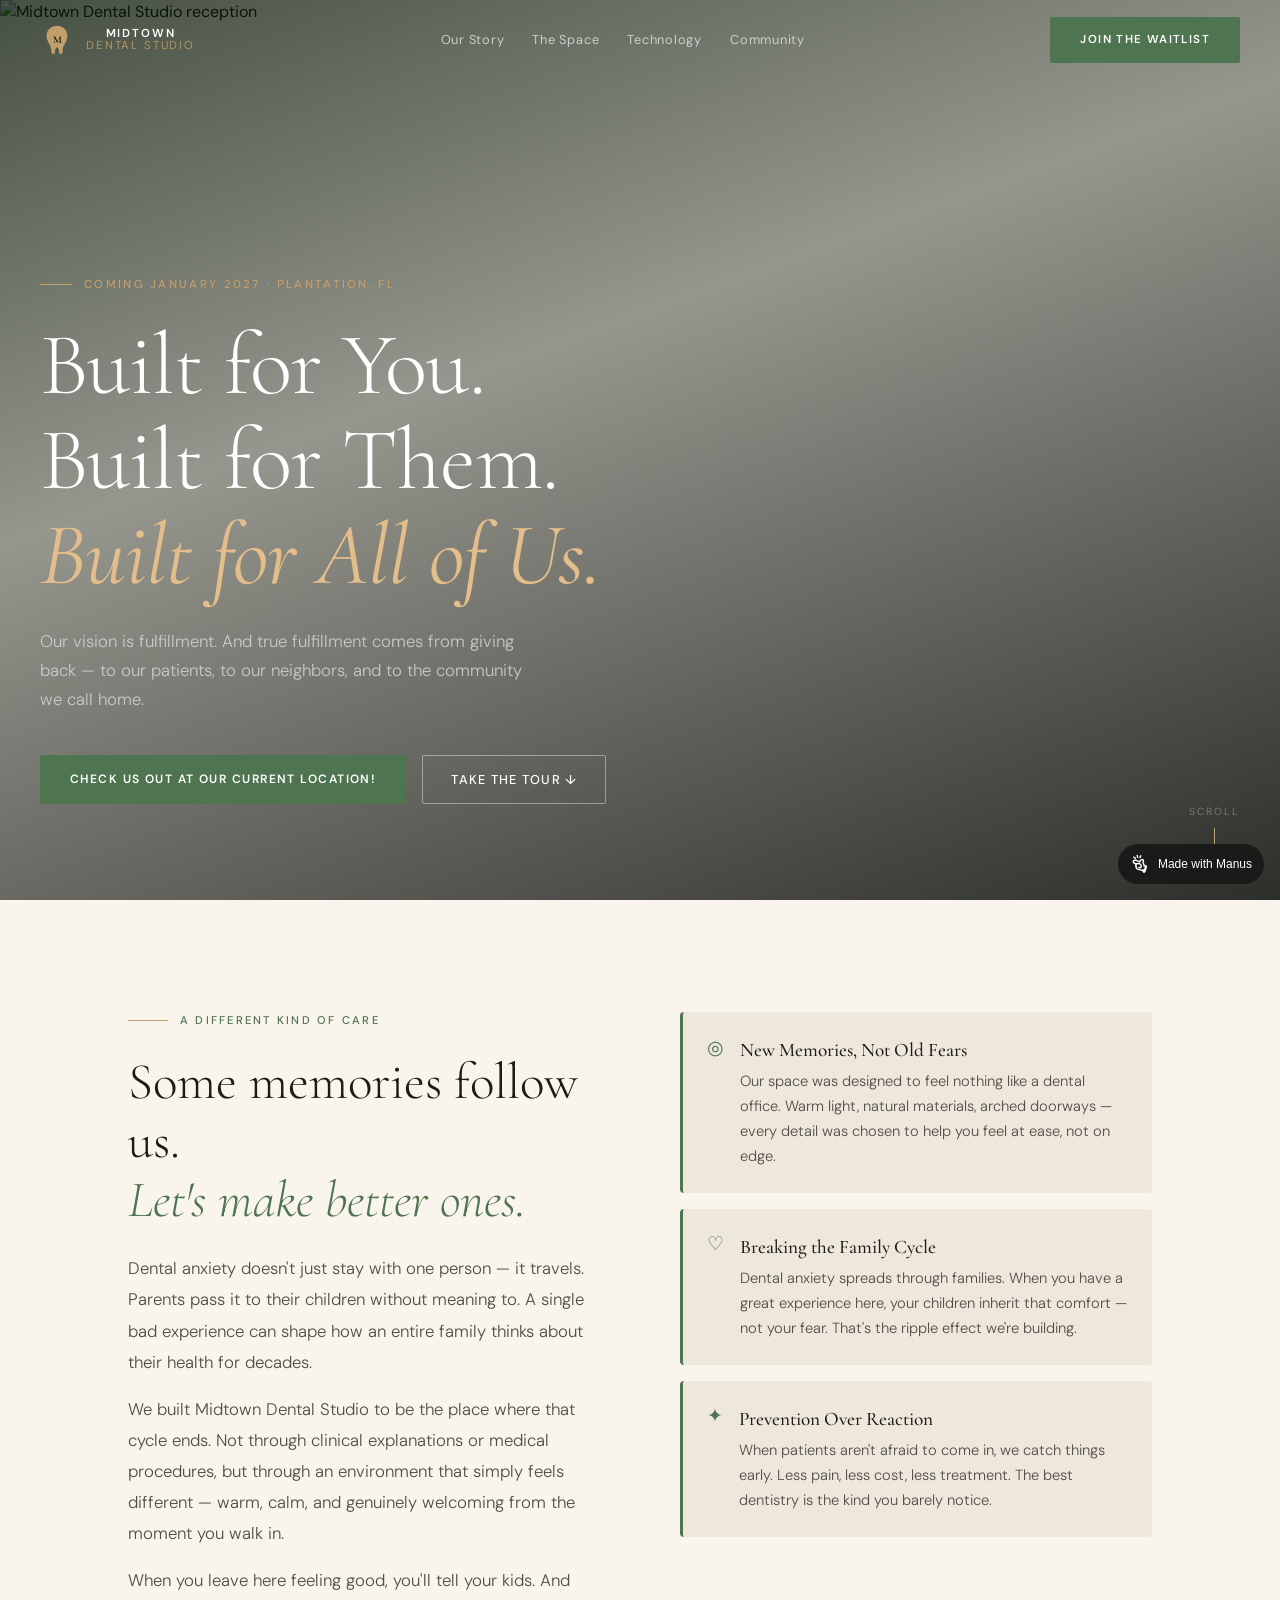
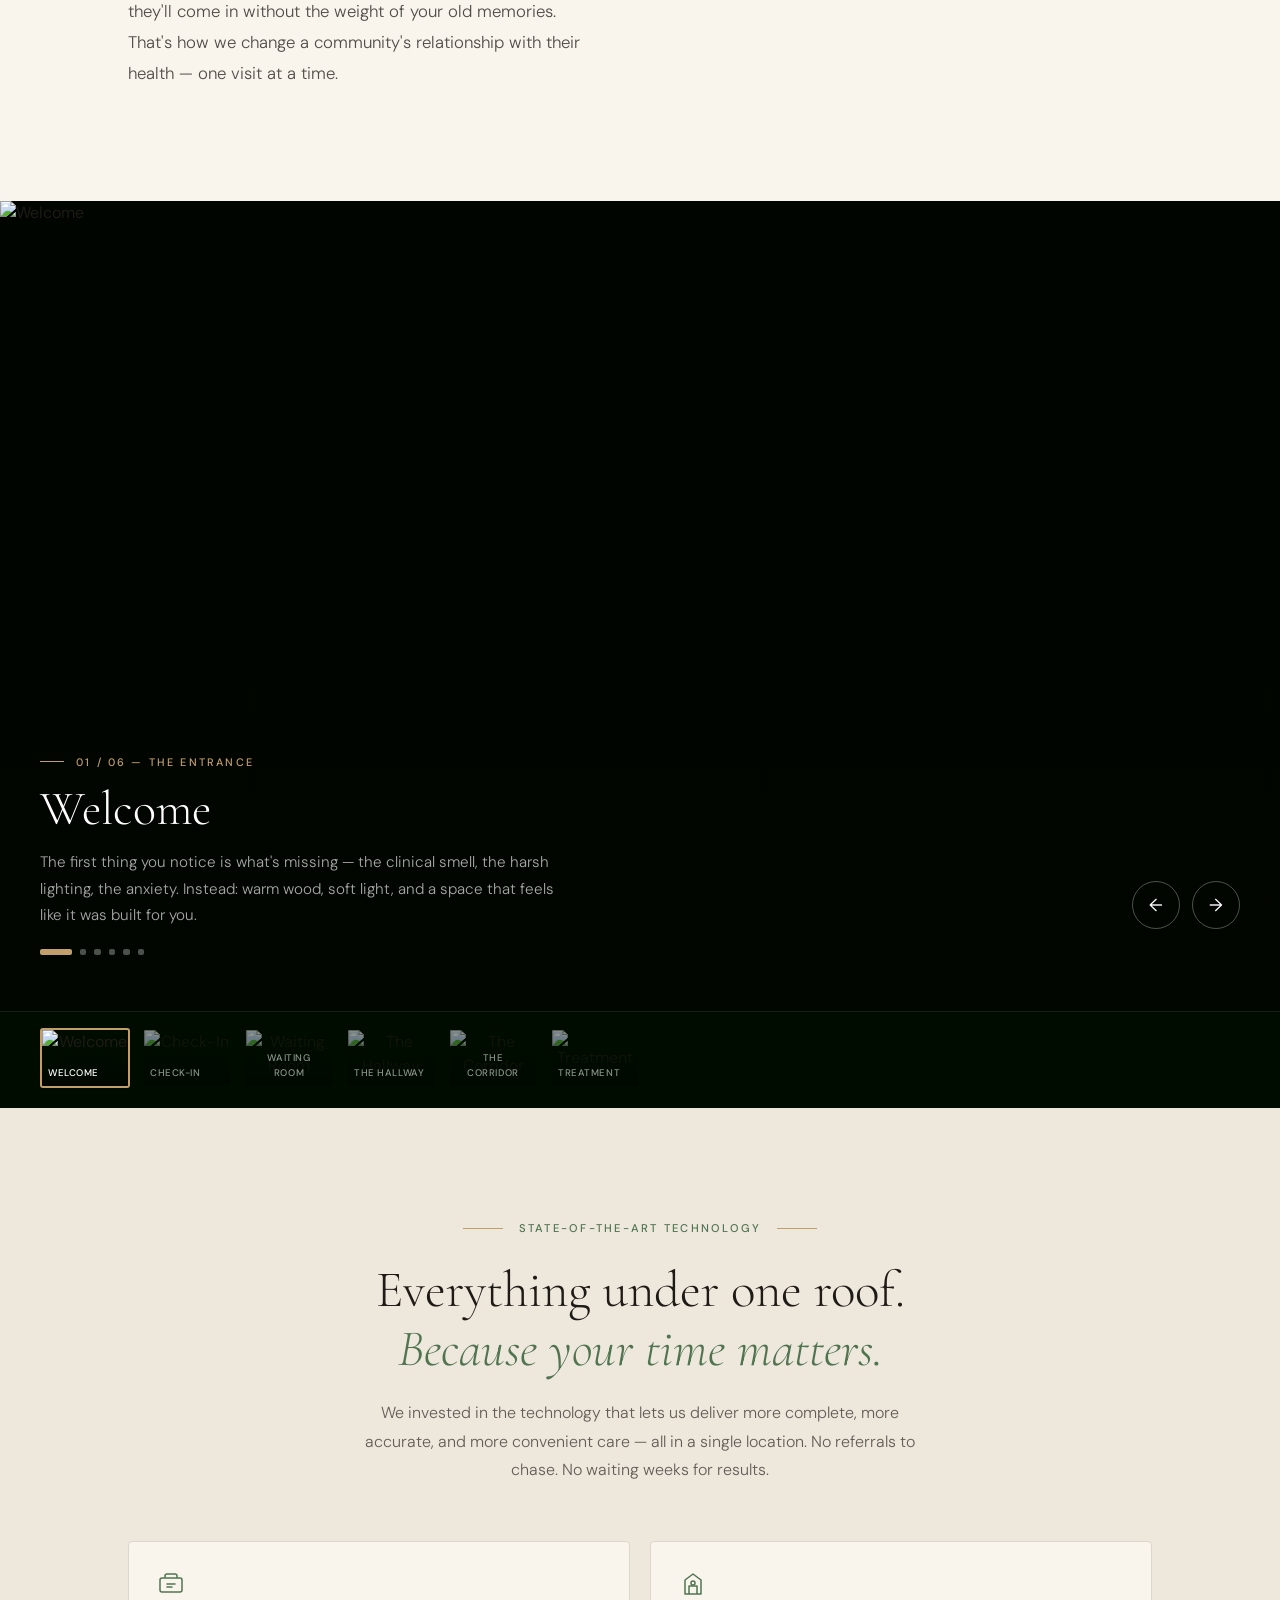
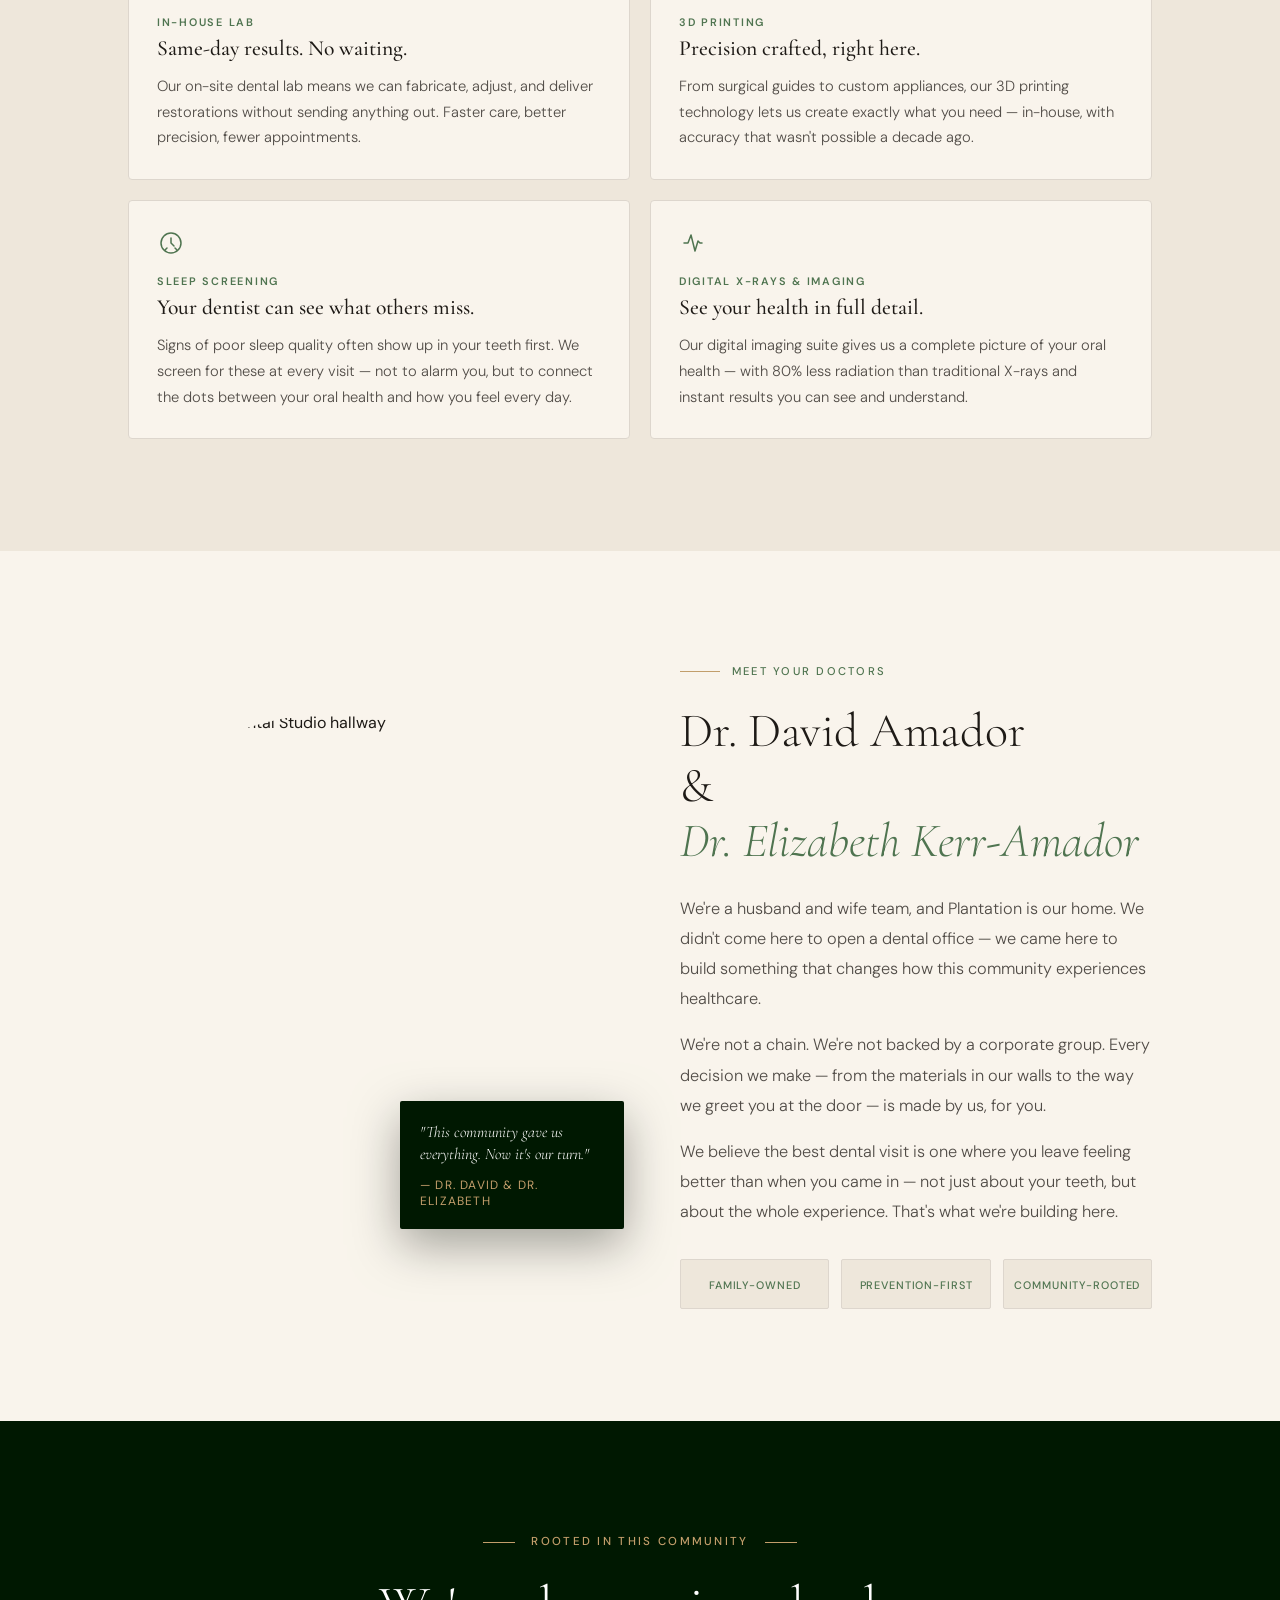
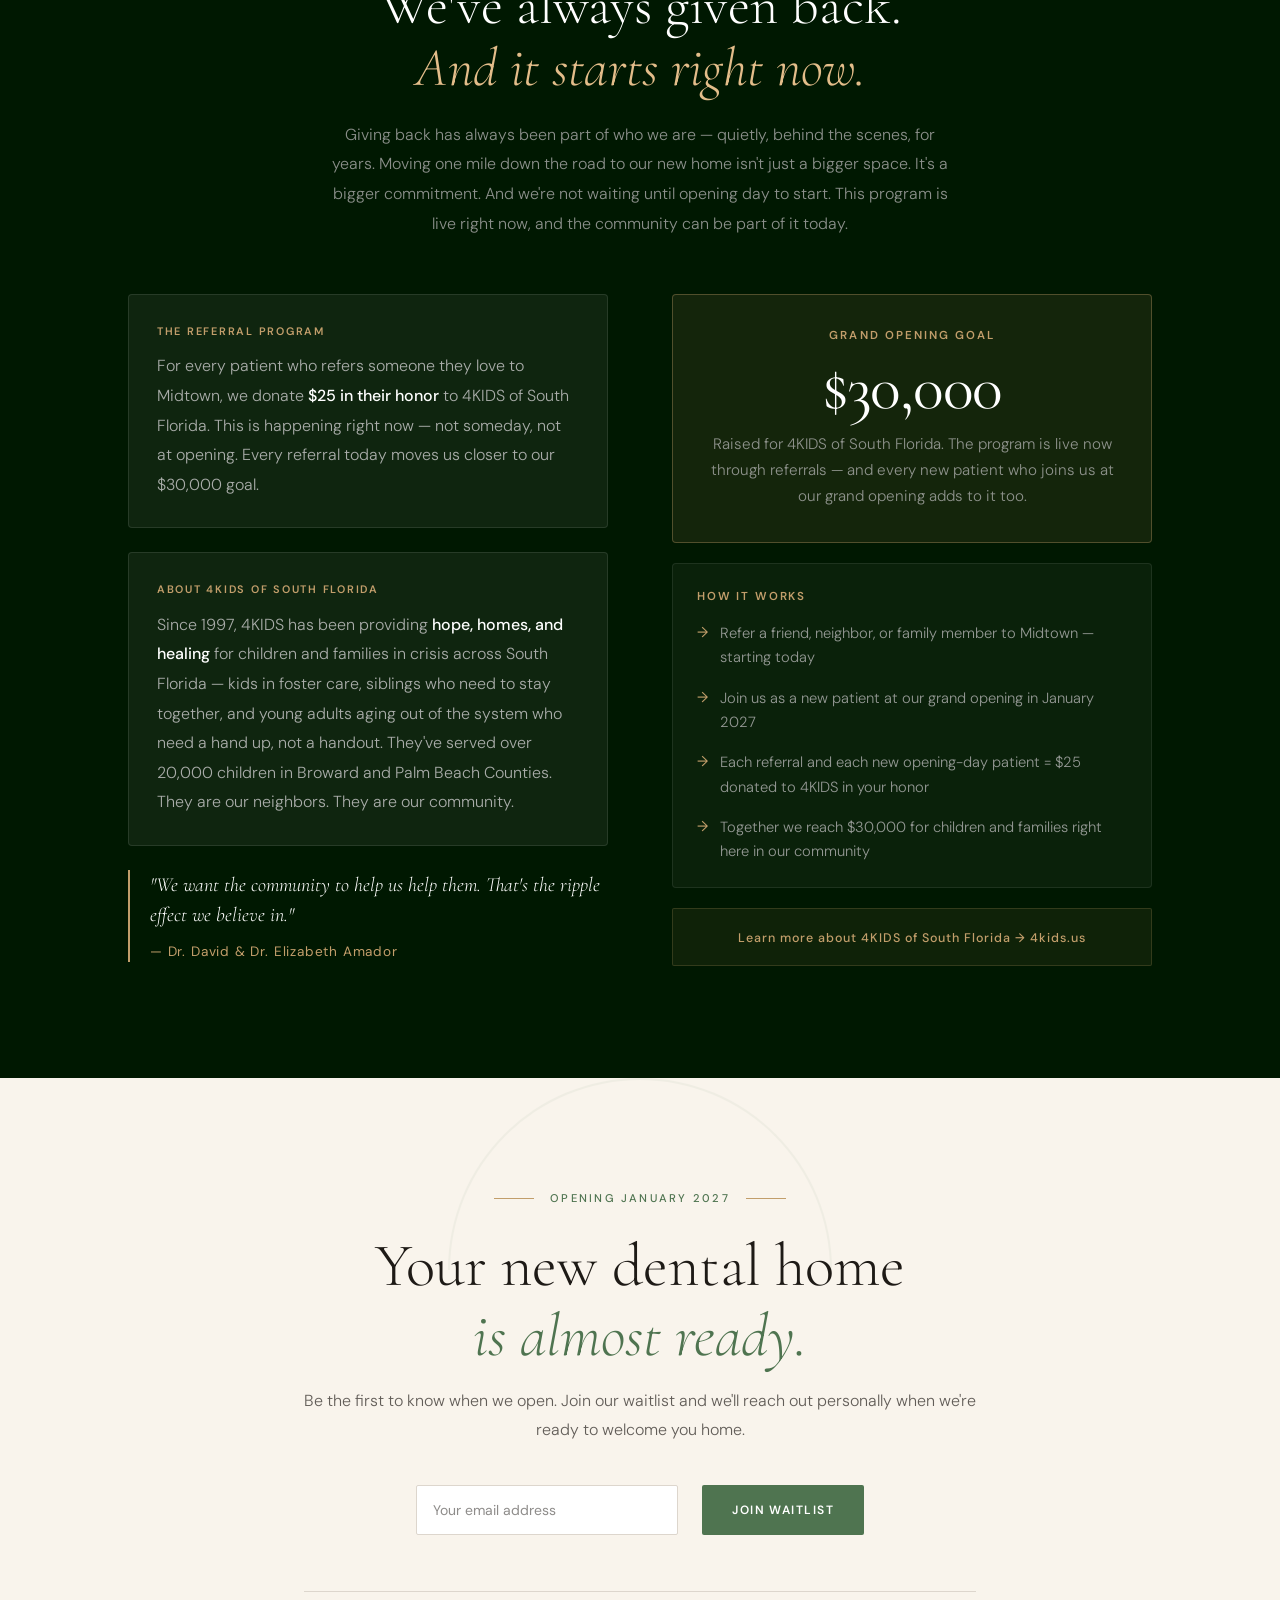
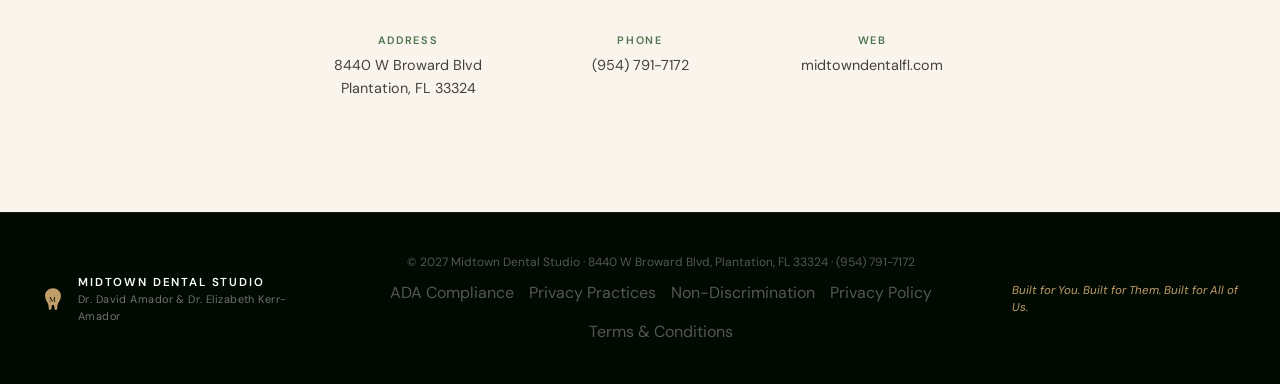
==== commit 6b962f28: "captcha issue" ====
--- a/index.html
+++ b/index.html
@@ -35,6 +35,9 @@
 	<meta name="twitter:image:width" content="1200">
 	<meta name="twitter:image:height" content="630">
 	<link rel="canonical" href="https://midtowndent-zwyzaouw.manus.space/">
+
+	<script src="https://js.usebasin.com/v2.3.0.min.js"></script>
+	<script src="https://www.google.com/recaptcha/api.js"></script>
 </head>
 
 <body>
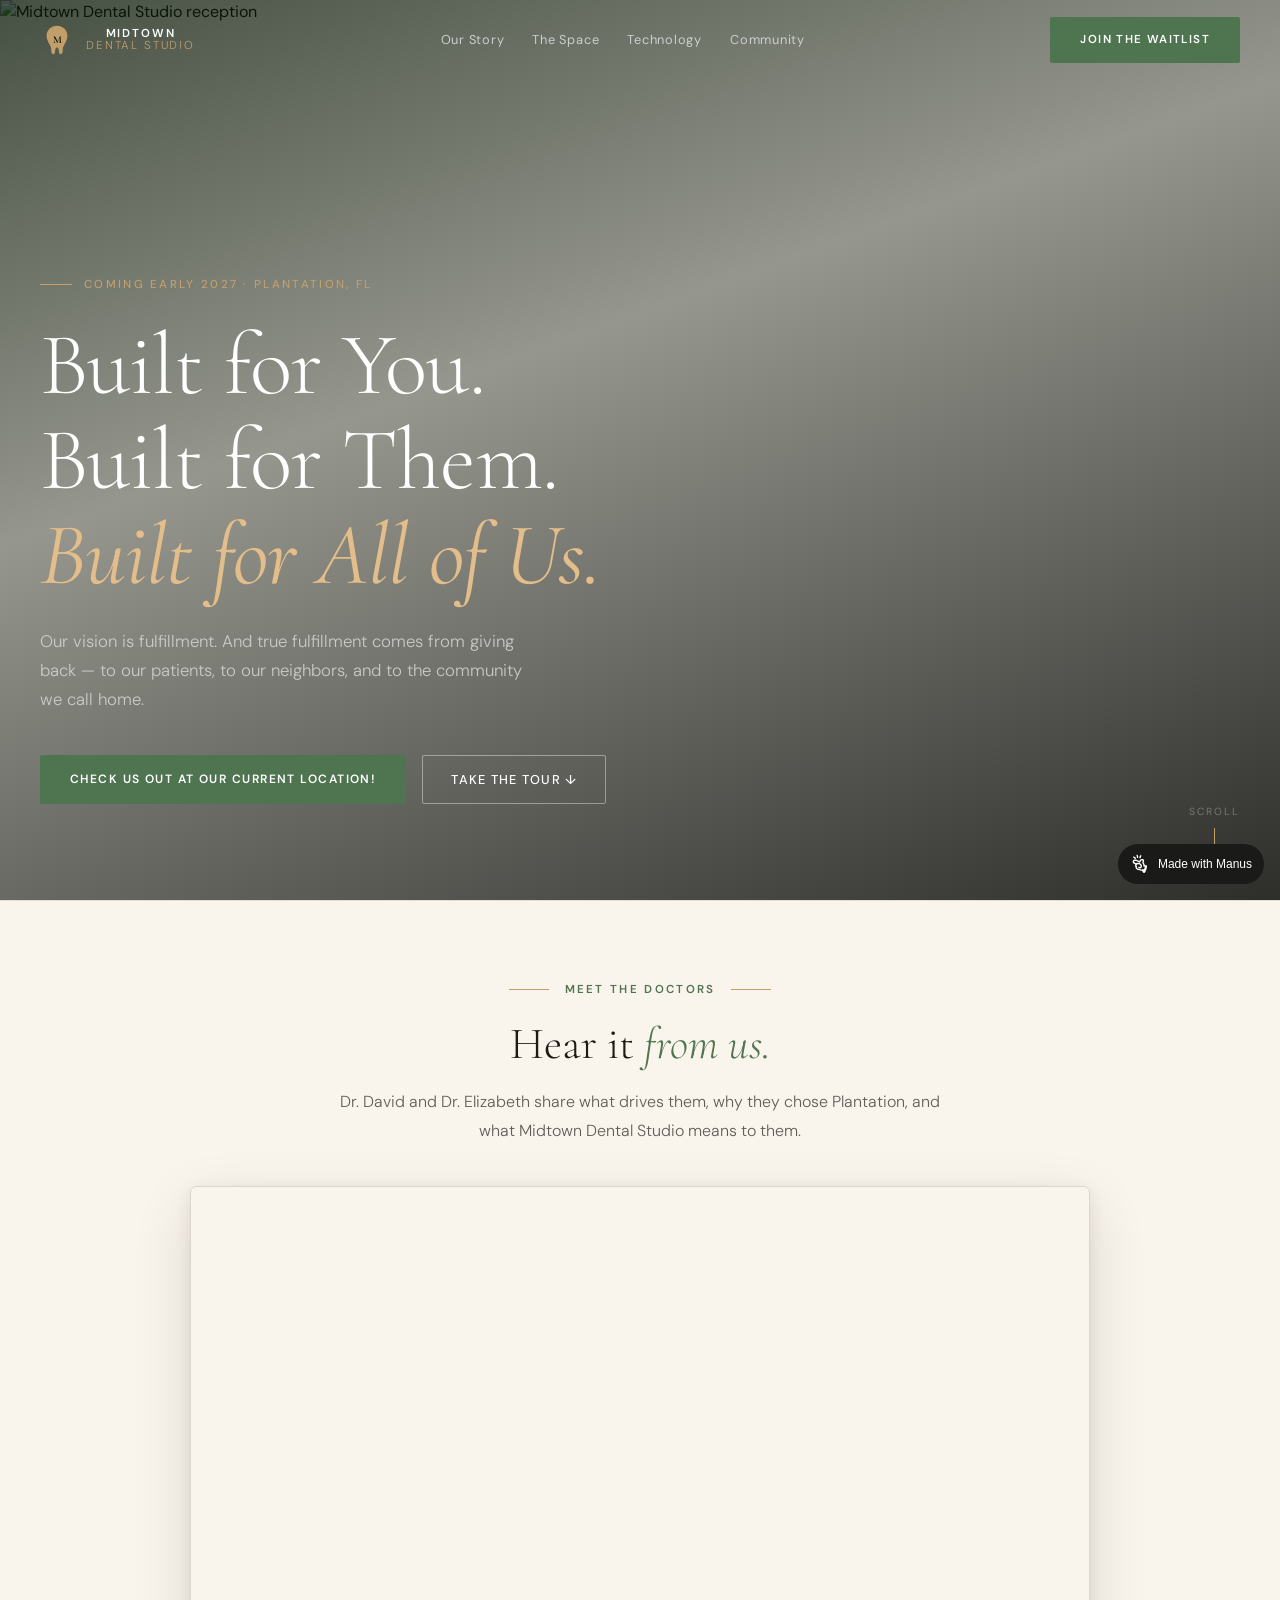
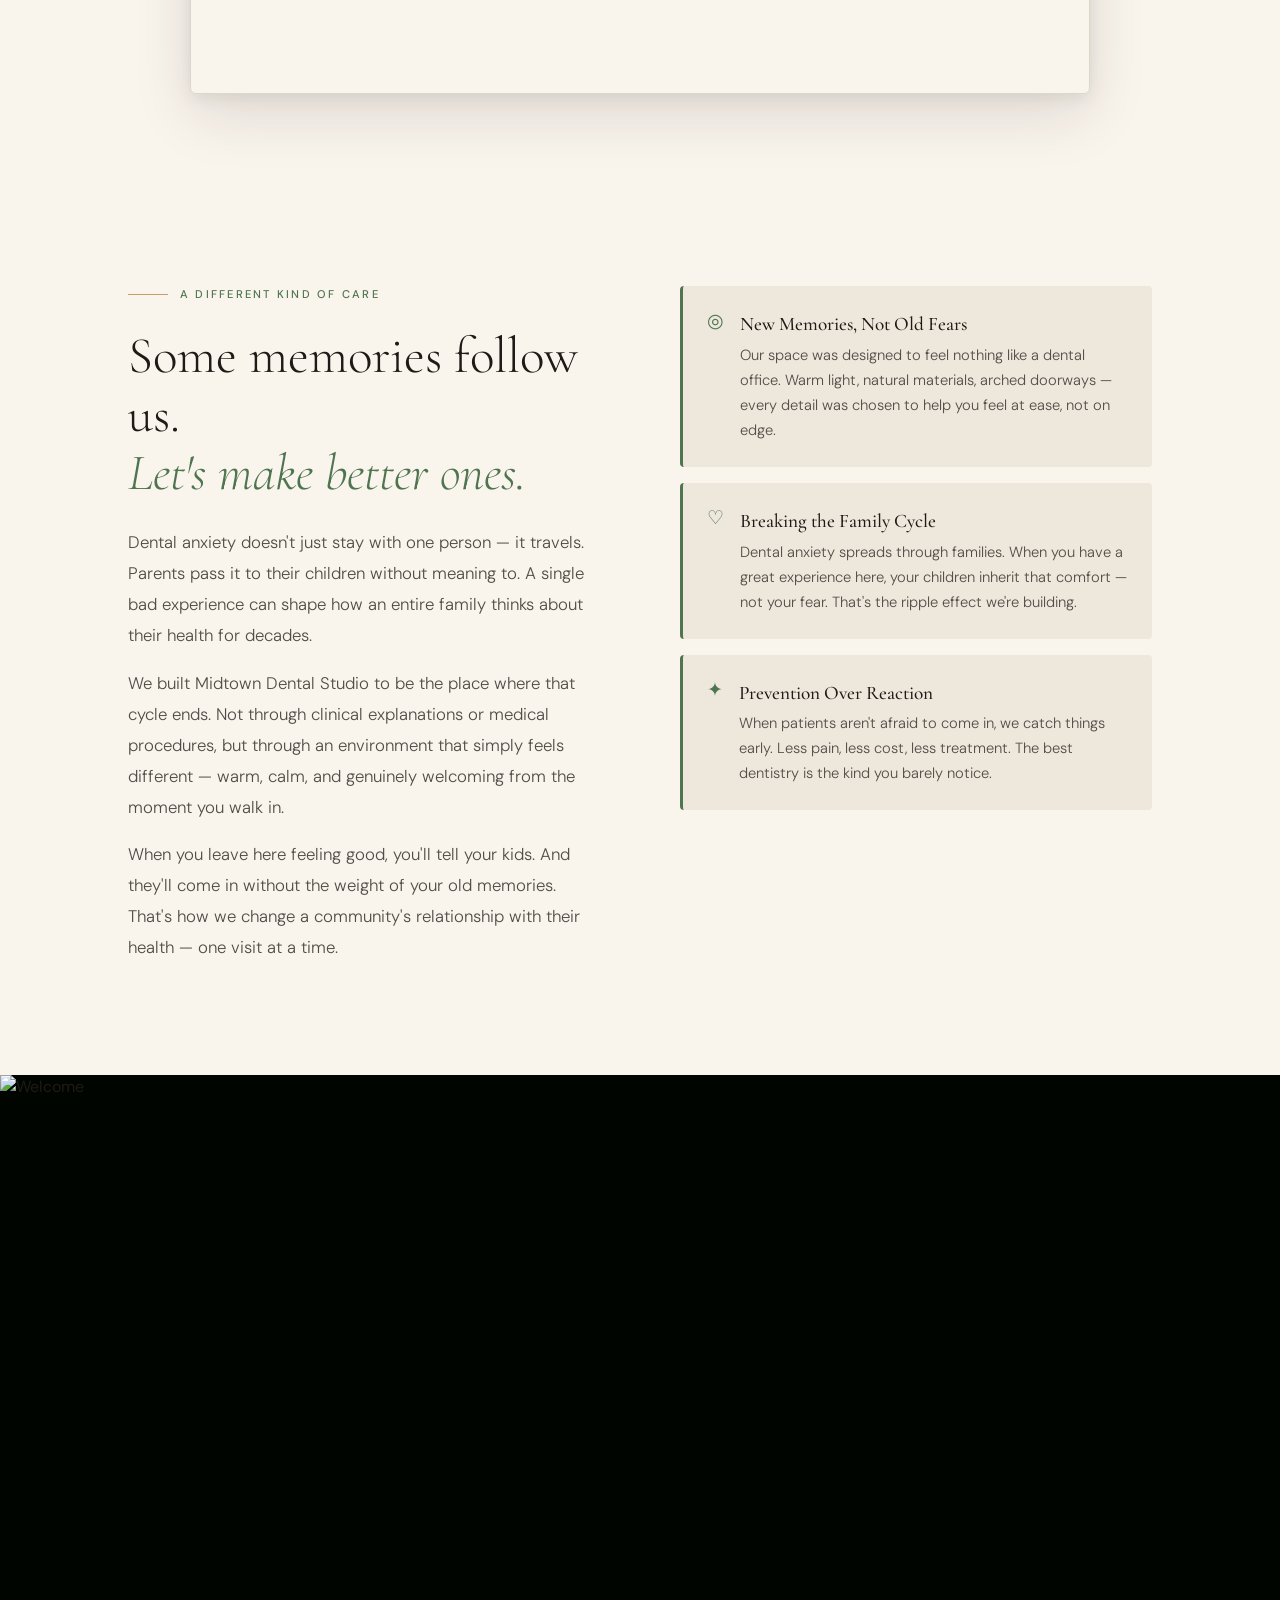
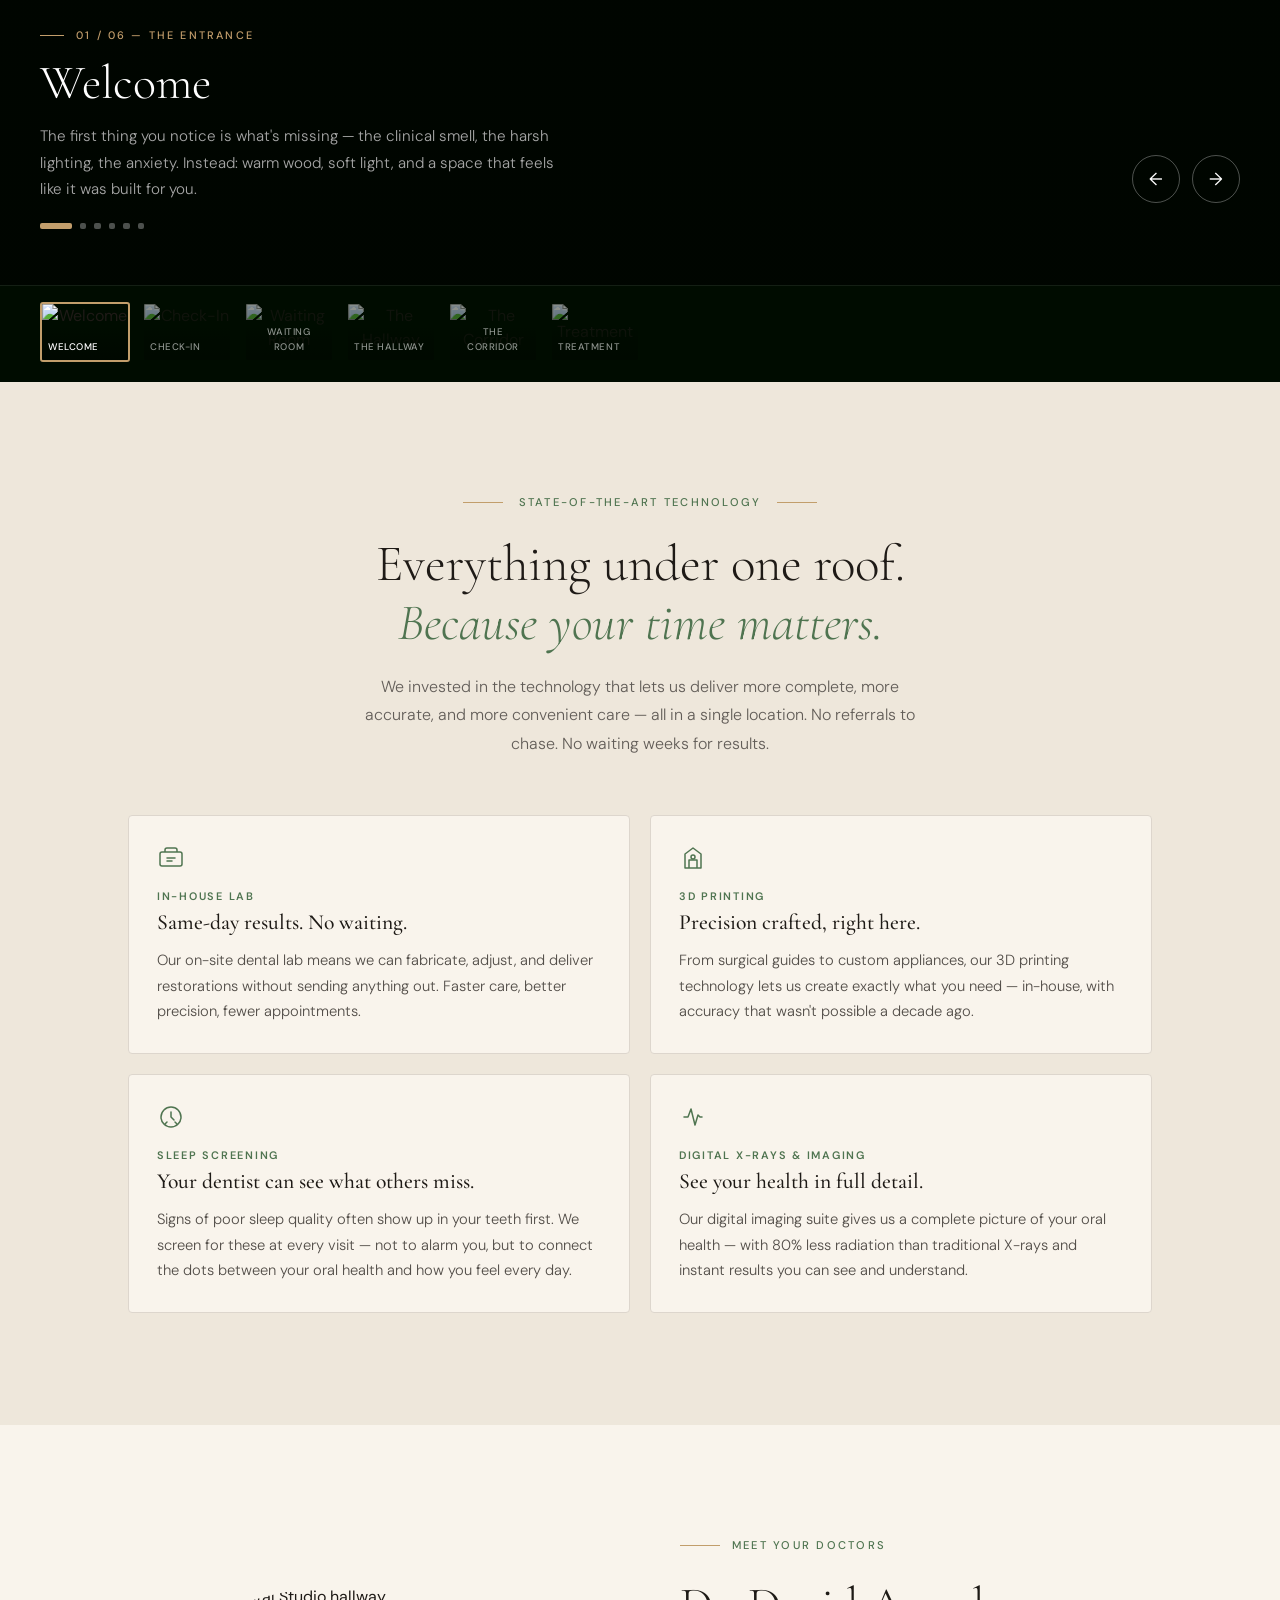
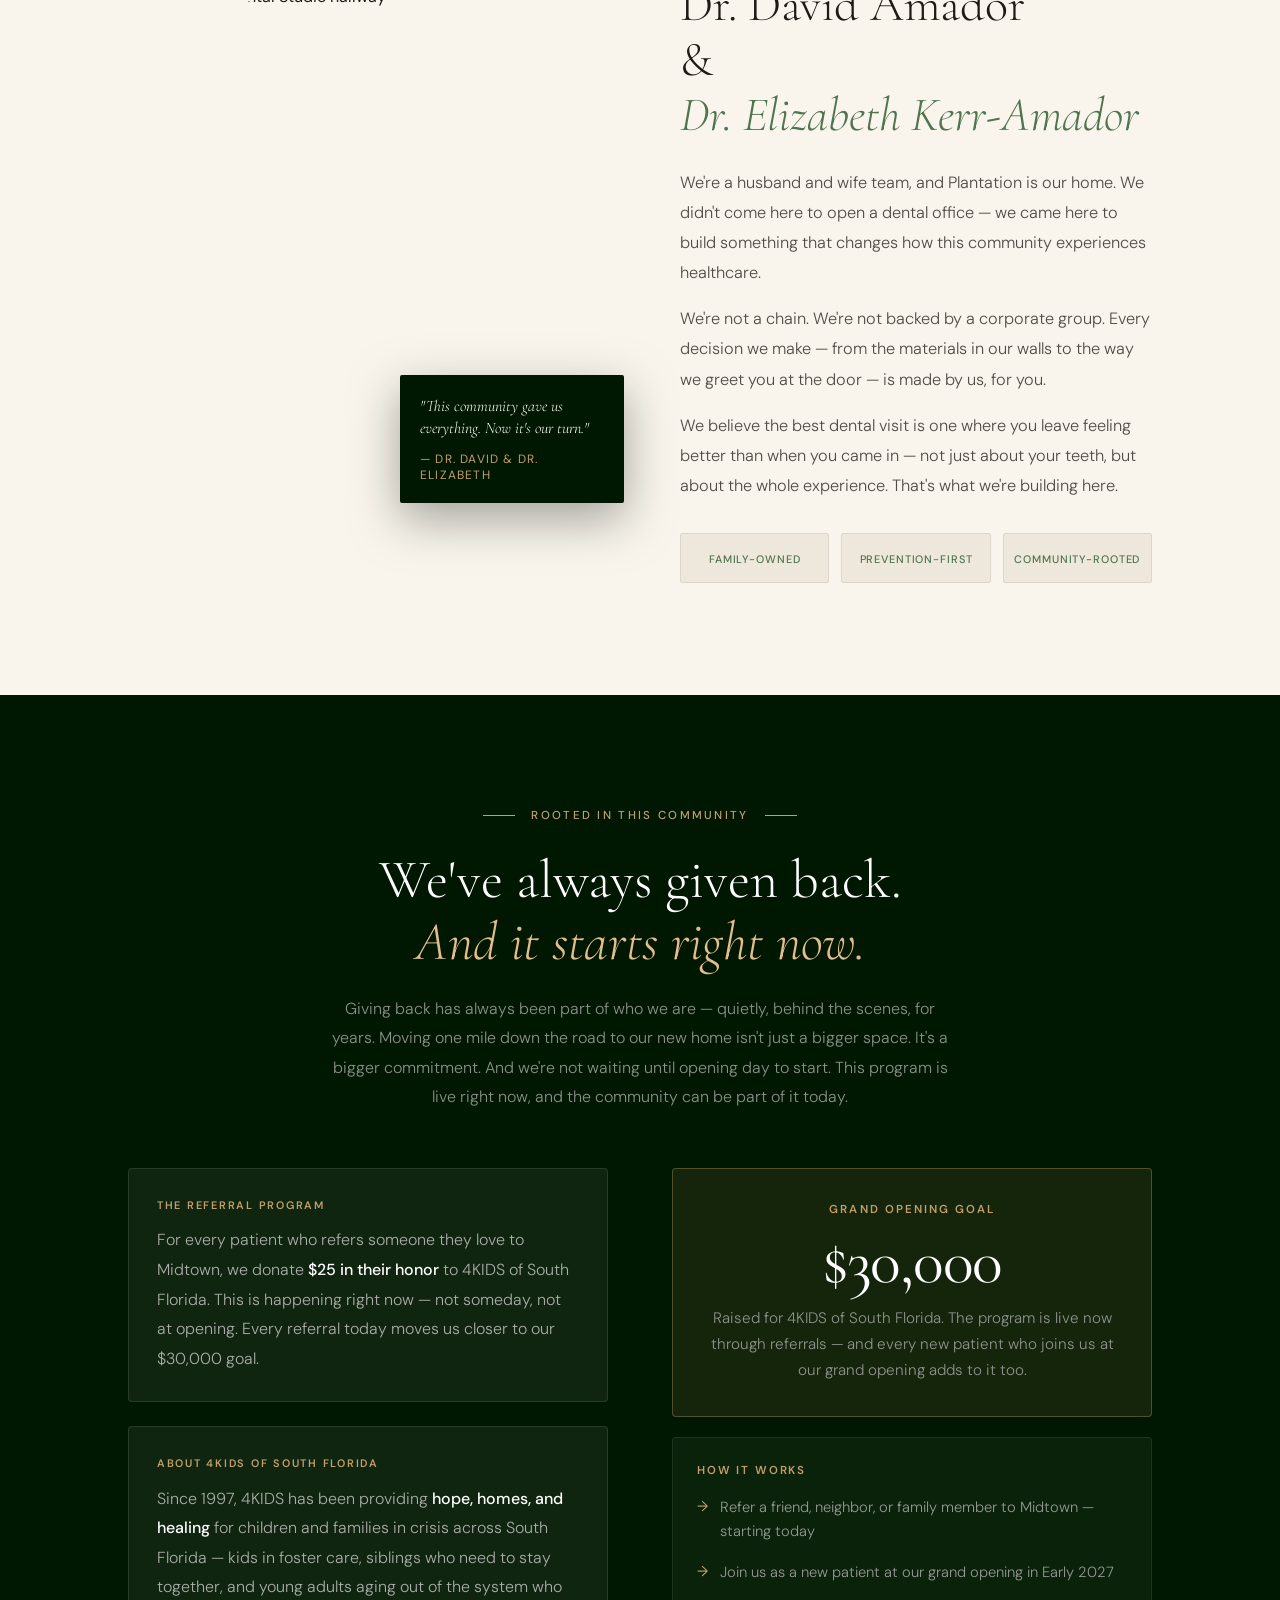
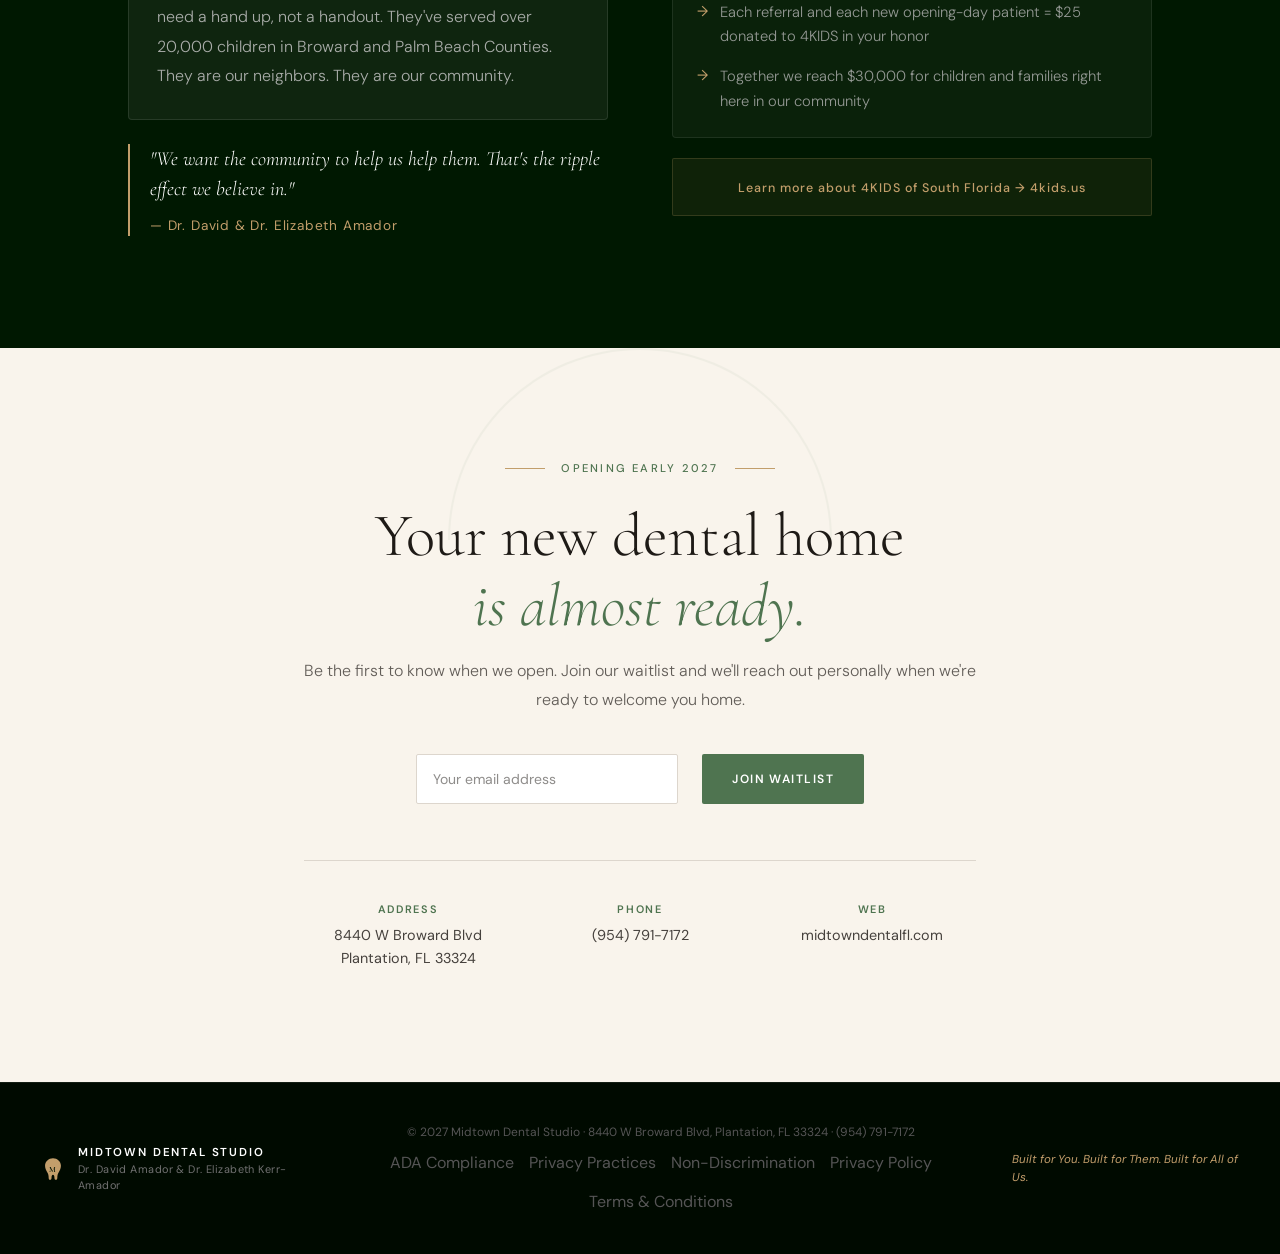
==== commit a423bc83: "Replace January with Early 2027 preserving UTF-8 encoding" ====
--- a/index.html
+++ b/index.html
@@ -7,29 +7,29 @@
 
 	<meta charset="UTF-8">
 	<meta name="viewport" content="width=device-width, initial-scale=1.0, maximum-scale=1">
-	<title>Midtown Dental Studio — Plantation, FL · Opening January 2027</title>
+	<title>Midtown Dental Studio — Plantation, FL · Opening Early 2027</title>
 	<meta name="description"
-		content="Midtown Dental Studio is coming to 8440 W Broward Blvd, Plantation FL. A new kind of dental home — built for you, built for them, built for all of us. Opening January 2027.">
+		content="Midtown Dental Studio is coming to 8440 W Broward Blvd, Plantation FL. A new kind of dental home — built for you, built for them, built for all of us. Opening Early 2027.">
 	<link rel="preconnect" href="https://fonts.googleapis.com">
 	<link rel="preconnect" href="https://fonts.gstatic.com" crossorigin="">
 	<link
 		href="https://fonts.googleapis.com/css2?family=Cormorant+Garamond:ital,wght@0,300;0,400;0,500;0,600;1,300;1,400;1,500&family=DM+Sans:ital,opsz,wght@0,9..40,300;0,9..40,400;0,9..40,500;0,9..40,600;1,9..40,300;1,9..40,400&display=swap"
 		rel="stylesheet">
-	<script type="module" crossorigin="" src="js/index-D4mJS0T7-v2.js"></script>
+	<script type="module" crossorigin="" src="js/index-D4mJS0T7-v3.js"></script>
 	<link rel="stylesheet" crossorigin="" href="css/index-BjWPVfvm.css">
 	<meta property="og:type" content="website">
 	<meta property="og:url" content="https://midtowndent-zwyzaouw.manus.space/">
-	<meta property="og:title" content="Midtown Dental Studio — Plantation, FL · Opening January 2027">
+	<meta property="og:title" content="Midtown Dental Studio — Plantation, FL · Opening Early 2027">
 	<meta property="og:description"
-		content="Midtown Dental Studio is coming to 8440 W Broward Blvd, Plantation FL. A new kind of dental home — built for you, built for them, built for all of us. Opening January 2027.">
+		content="Midtown Dental Studio is coming to 8440 W Broward Blvd, Plantation FL. A new kind of dental home — built for you, built for them, built for all of us. Opening Early 2027.">
 	<meta property="og:image"
 		content="https://files.manuscdn.com/webdev_screenshots/2026/06/30/3LQ55Ehm8oqrmatTjpQtRk.png?x-oss-process=image/resize,w_1200/crop,h_630,x_0,y_0">
 	<meta property="og:image:width" content="1200">
 	<meta property="og:image:height" content="630">
 	<meta name="twitter:card" content="summary_large_image">
-	<meta name="twitter:title" content="Midtown Dental Studio — Plantation, FL · Opening January 2027">
+	<meta name="twitter:title" content="Midtown Dental Studio — Plantation, FL · Opening Early 2027">
 	<meta name="twitter:description"
-		content="Midtown Dental Studio is coming to 8440 W Broward Blvd, Plantation FL. A new kind of dental home — built for you, built for them, built for all of us. Opening January 2027.">
+		content="Midtown Dental Studio is coming to 8440 W Broward Blvd, Plantation FL. A new kind of dental home — built for you, built for them, built for all of us. Opening Early 2027.">
 	<meta name="twitter:image"
 		content="https://files.manuscdn.com/webdev_screenshots/2026/06/30/3LQ55Ehm8oqrmatTjpQtRk.png?x-oss-process=image/resize,w_1200/crop,h_630,x_0,y_0">
 	<meta name="twitter:image:width" content="1200">
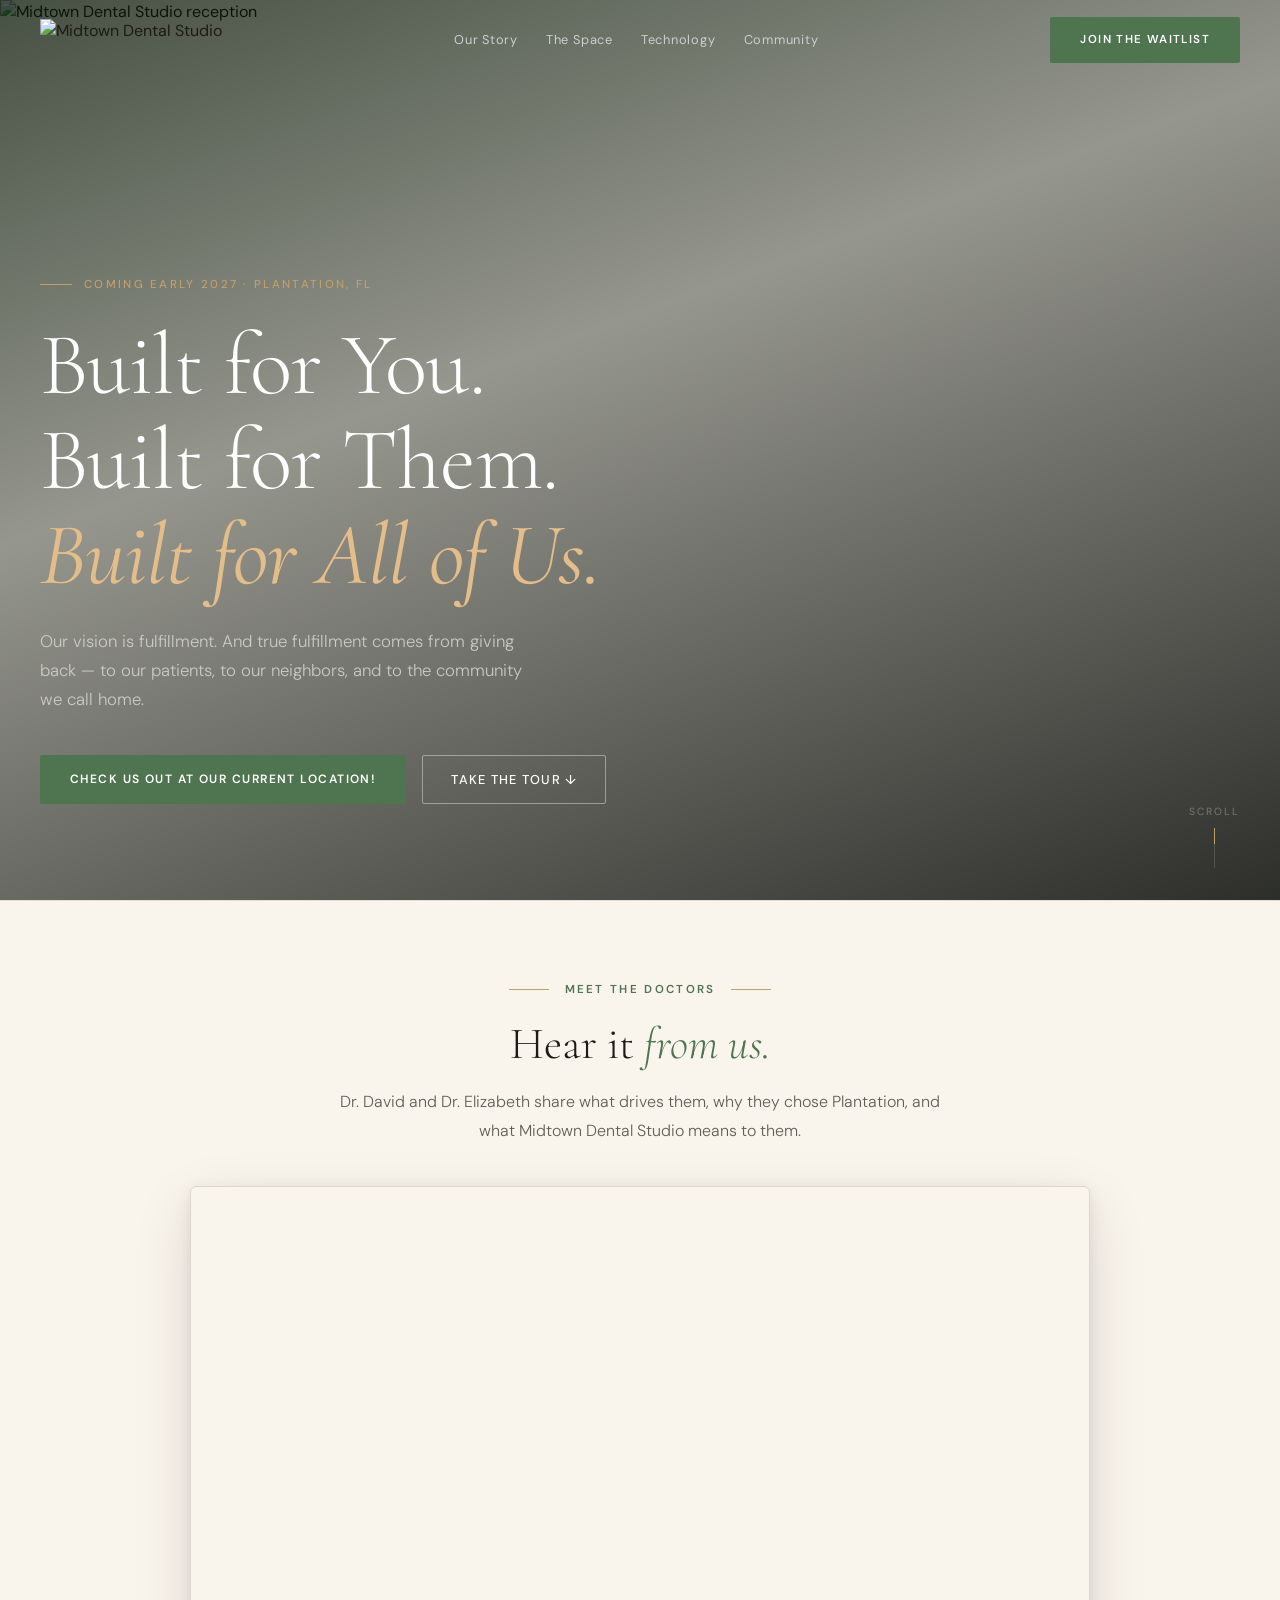
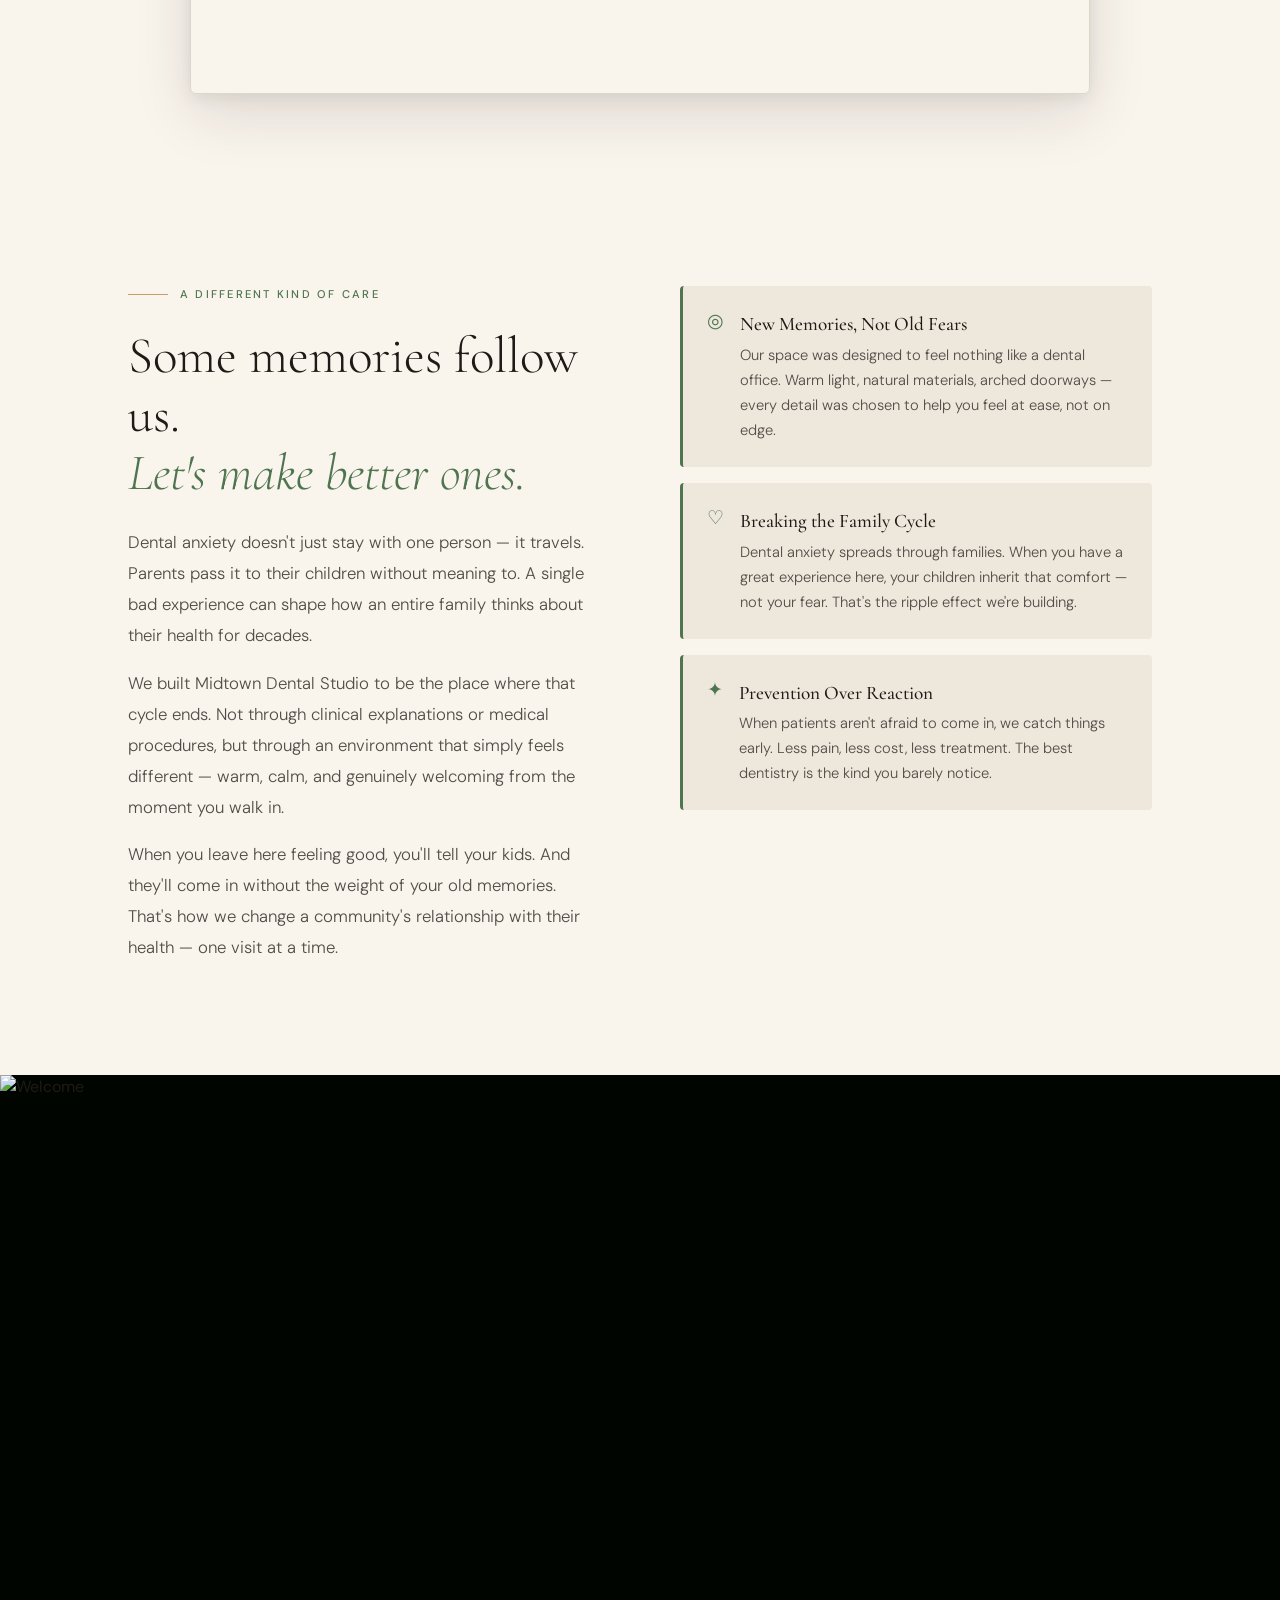
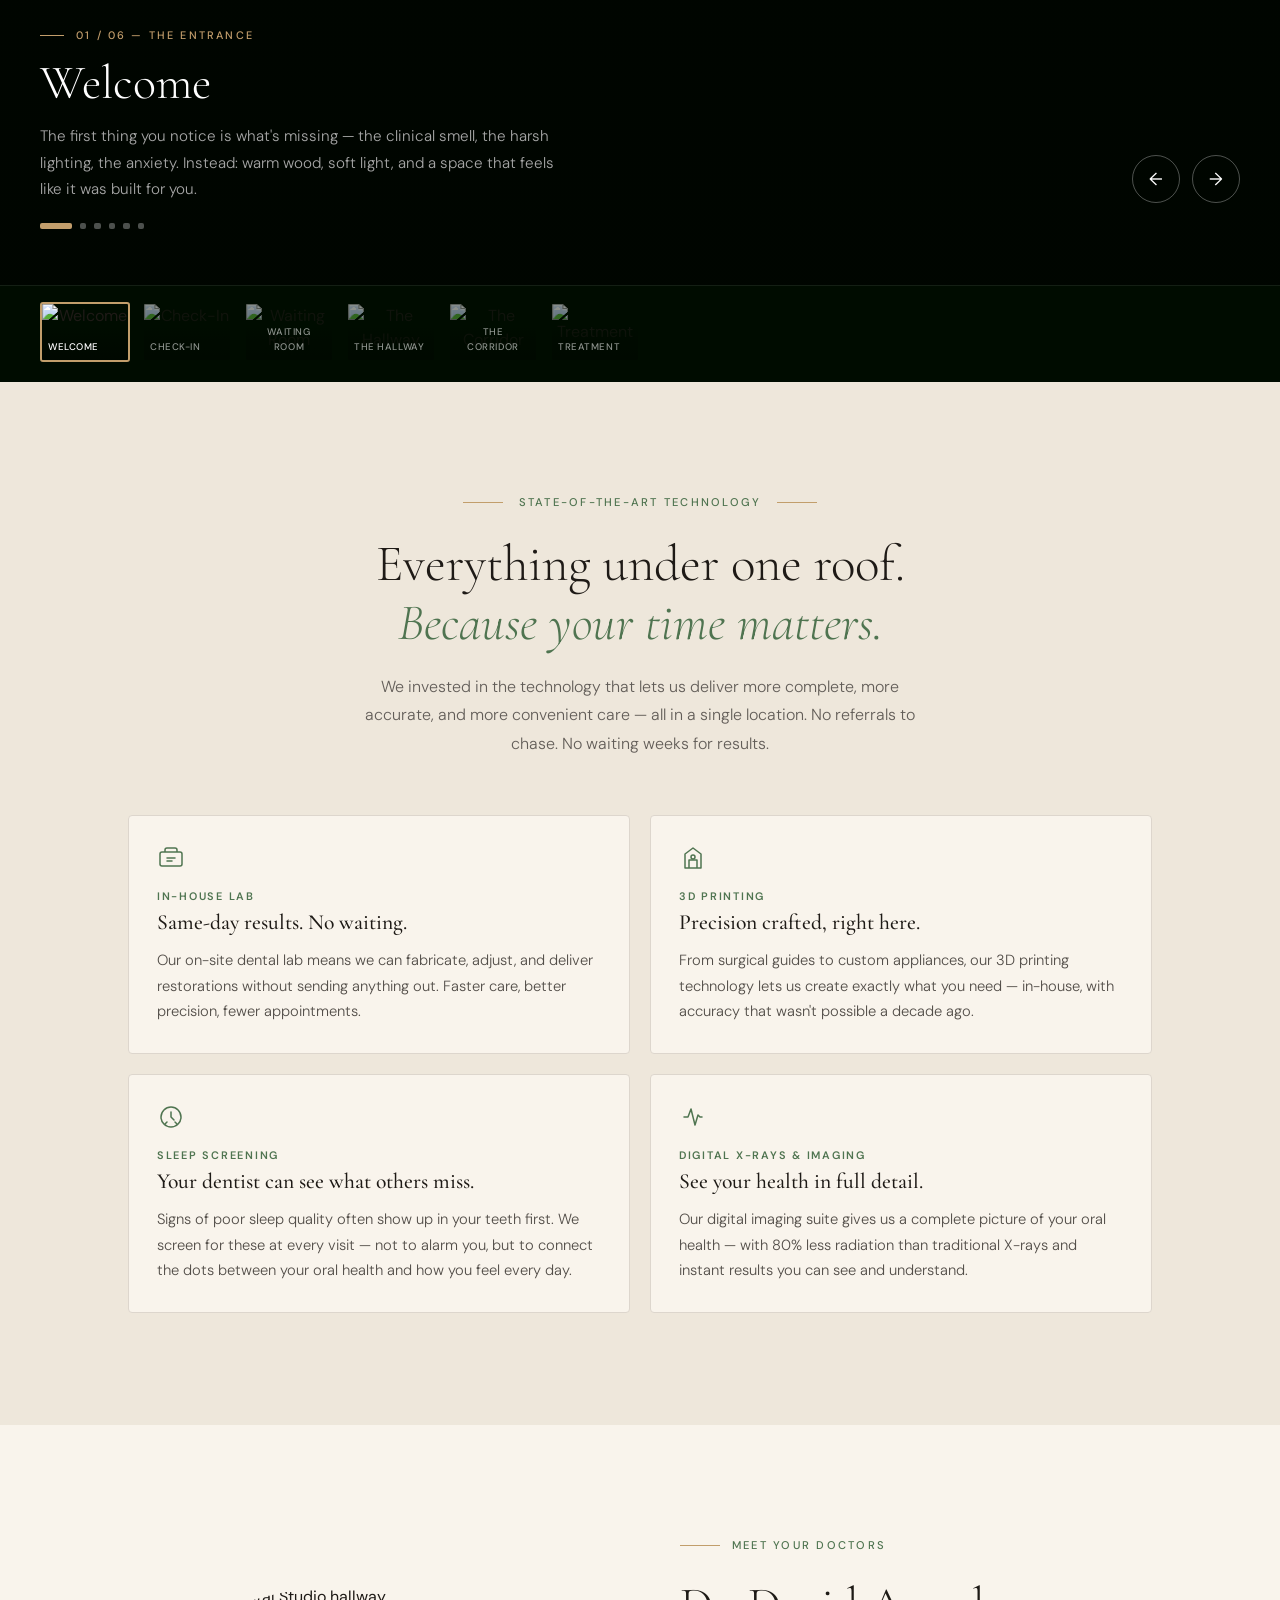
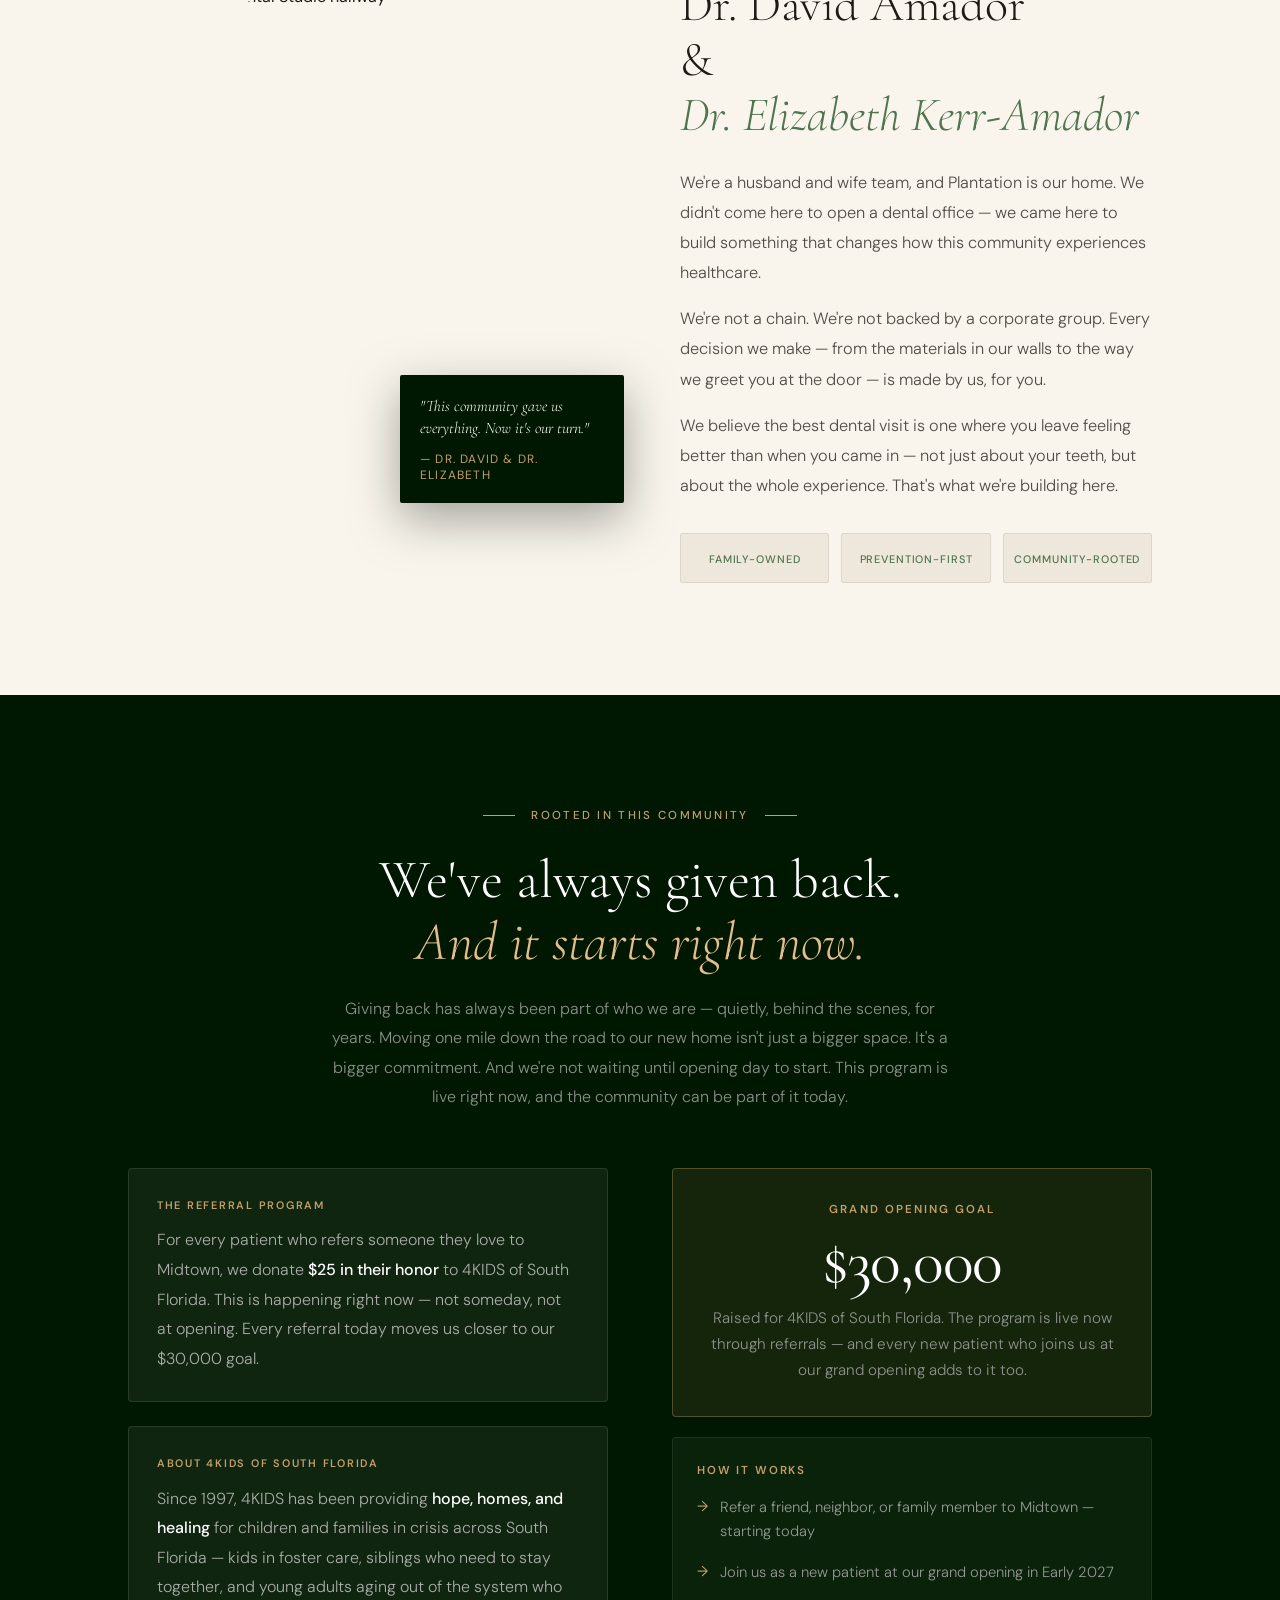
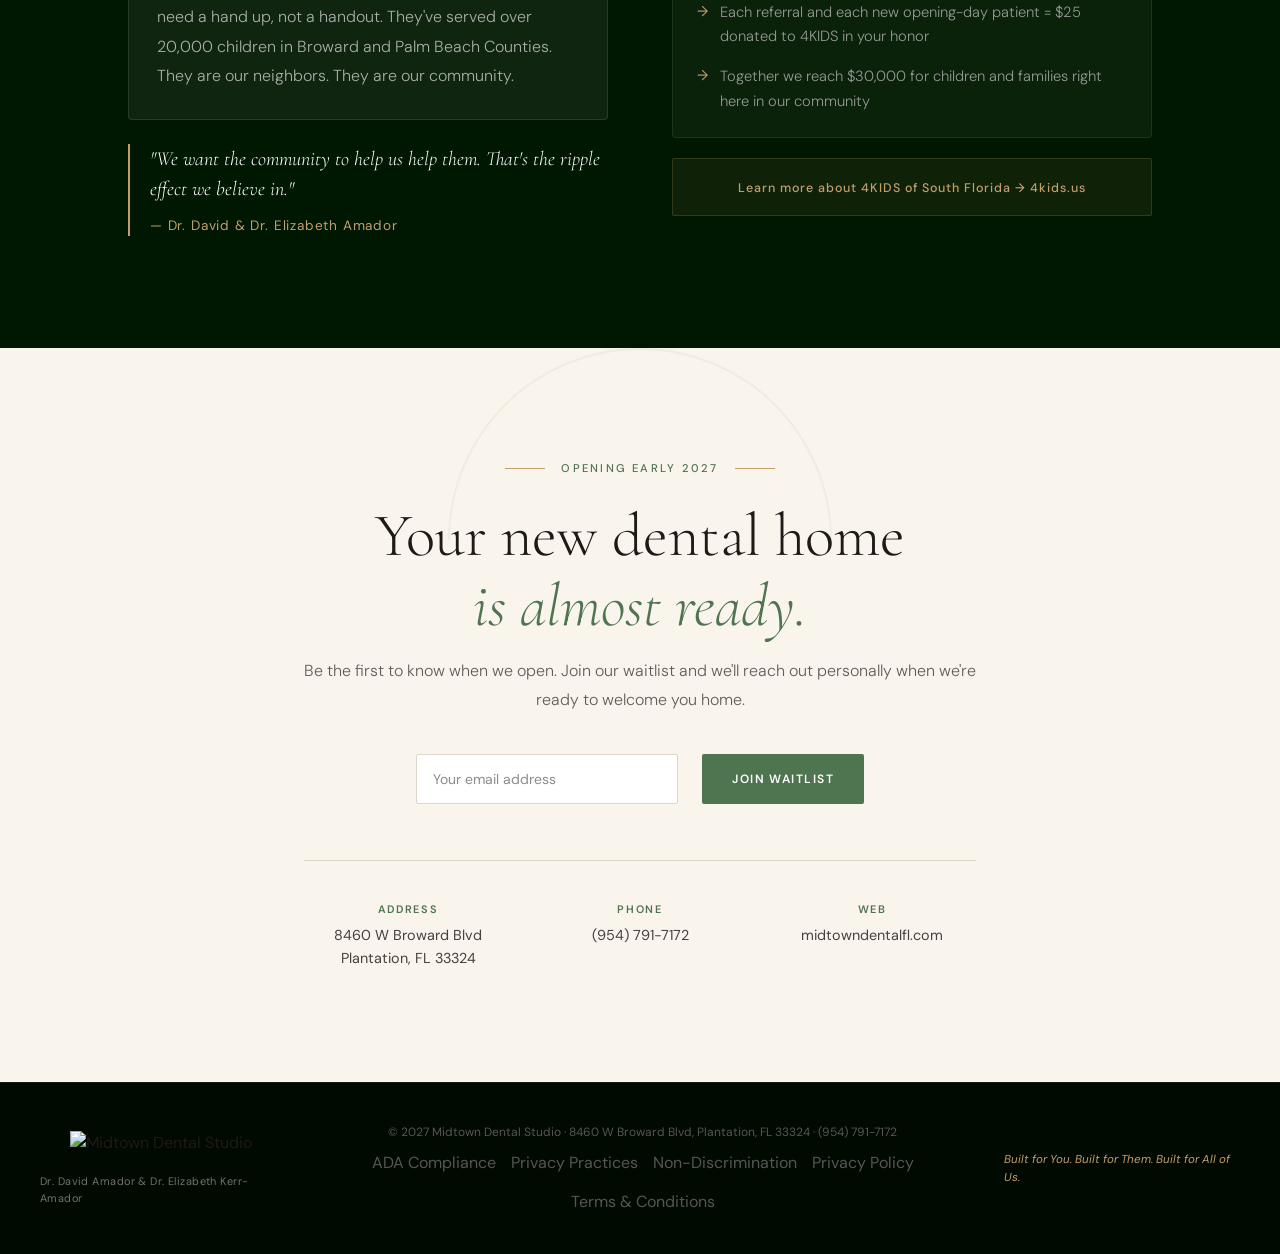
==== commit feb51fa7: "Address update & badge removed" ====
--- a/index.html
+++ b/index.html
@@ -9,7 +9,7 @@
 	<meta name="viewport" content="width=device-width, initial-scale=1.0, maximum-scale=1">
 	<title>Midtown Dental Studio — Plantation, FL · Opening Early 2027</title>
 	<meta name="description"
-		content="Midtown Dental Studio is coming to 8440 W Broward Blvd, Plantation FL. A new kind of dental home — built for you, built for them, built for all of us. Opening Early 2027.">
+		content="Midtown Dental Studio is coming to 8460 W Broward Blvd, Plantation FL. A new kind of dental home — built for you, built for them, built for all of us. Opening Early 2027.">
 	<link rel="preconnect" href="https://fonts.googleapis.com">
 	<link rel="preconnect" href="https://fonts.gstatic.com" crossorigin="">
 	<link
@@ -21,7 +21,7 @@
 	<meta property="og:url" content="https://midtowndent-zwyzaouw.manus.space/">
 	<meta property="og:title" content="Midtown Dental Studio — Plantation, FL · Opening Early 2027">
 	<meta property="og:description"
-		content="Midtown Dental Studio is coming to 8440 W Broward Blvd, Plantation FL. A new kind of dental home — built for you, built for them, built for all of us. Opening Early 2027.">
+		content="Midtown Dental Studio is coming to 8460 W Broward Blvd, Plantation FL. A new kind of dental home — built for you, built for them, built for all of us. Opening Early 2027.">
 	<meta property="og:image"
 		content="https://files.manuscdn.com/webdev_screenshots/2026/06/30/3LQ55Ehm8oqrmatTjpQtRk.png?x-oss-process=image/resize,w_1200/crop,h_630,x_0,y_0">
 	<meta property="og:image:width" content="1200">
@@ -29,7 +29,7 @@
 	<meta name="twitter:card" content="summary_large_image">
 	<meta name="twitter:title" content="Midtown Dental Studio — Plantation, FL · Opening Early 2027">
 	<meta name="twitter:description"
-		content="Midtown Dental Studio is coming to 8440 W Broward Blvd, Plantation FL. A new kind of dental home — built for you, built for them, built for all of us. Opening Early 2027.">
+		content="Midtown Dental Studio is coming to 8460 W Broward Blvd, Plantation FL. A new kind of dental home — built for you, built for them, built for all of us. Opening Early 2027.">
 	<meta name="twitter:image"
 		content="https://files.manuscdn.com/webdev_screenshots/2026/06/30/3LQ55Ehm8oqrmatTjpQtRk.png?x-oss-process=image/resize,w_1200/crop,h_630,x_0,y_0">
 	<meta name="twitter:image:width" content="1200">
@@ -38,6 +38,16 @@
 
 	<script src="https://js.usebasin.com/v2.3.0.min.js"></script>
 	<script src="https://www.google.com/recaptcha/api.js"></script>
+	<style>
+		footer-watermark,
+		manus-content-root,
+		#manus-previewer-root {
+			display: none !important;
+			visibility: hidden !important;
+			opacity: 0 !important;
+			pointer-events: none !important;
+		}
+	</style>
 </head>
 
 <body>
@@ -151,7 +161,7 @@
 		var __manus_space_editor_info = {
 			spaceId: 'ZwYzaouwcSKB5qSmnFWFKB',
 			patchList: [],
-			hideBadge: false,
+			hideBadge: true,
 			sessionId: 'sTEkLUjerBA2cm1QeLMv8Q',
 			isWebDev: true,
 			usageStatus: 'UsageStatus_Unknown',
